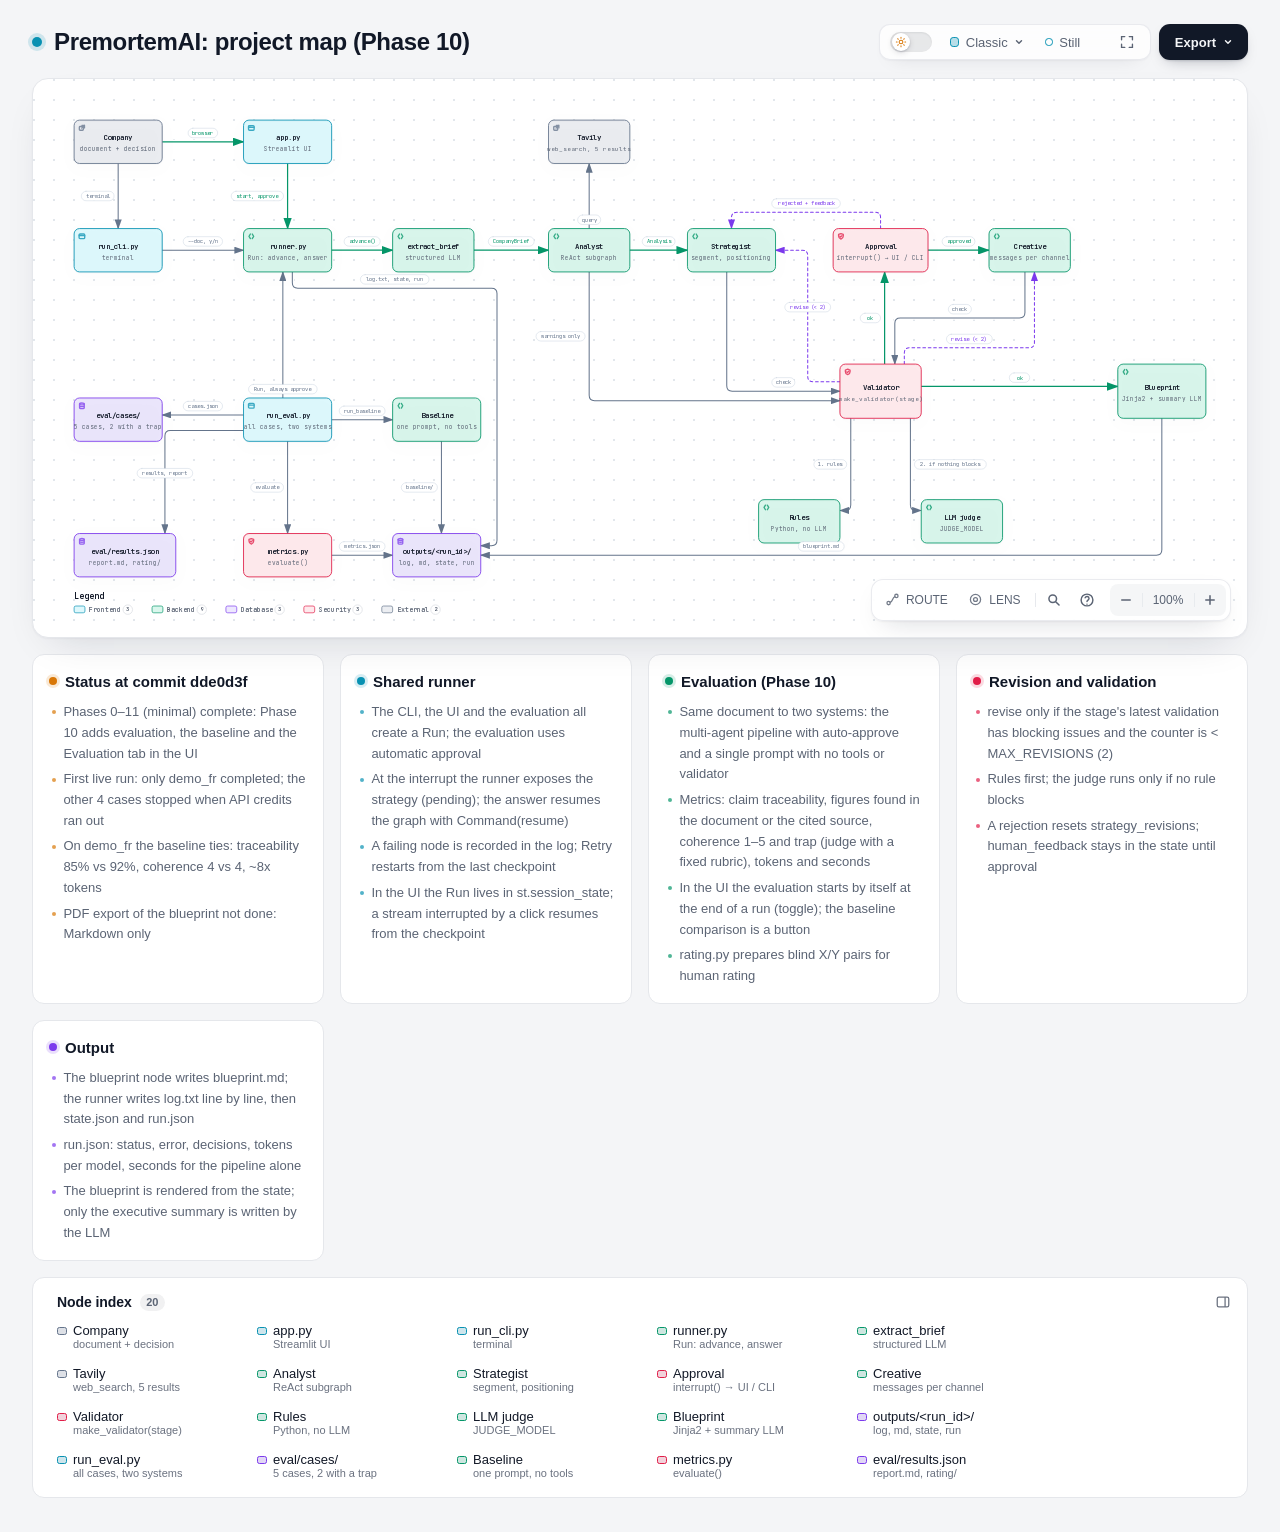
==== docs/architecture.html @ a923d9c9 "Docs: English architecture map for GitHub Pages docs/architecture.html is the English Archify map, s" ====
<!DOCTYPE html>
<html lang="en" data-theme="dark" data-preset="classic">
<head>
  <meta charset="UTF-8">
  <meta name="viewport" content="width=device-width, initial-scale=1.0">
  <meta name="generator" content="archify 3.2.0">
  <meta name="archify-reader-contract" content="declared-wide-v1">
  <title>PremortemAI: project map (Phase 10) Diagram</title>
  <script>
    // Resolve the theme before first paint so light-preference users don't
    // see a dark flash. The toolbar script below re-applies with UI state.
    (function () {
      try {
        var theme = null;
        try {
          var param = new URLSearchParams(window.location.search).get('theme');
          if (param === 'light' || param === 'dark') theme = param;
          if (new URLSearchParams(window.location.search).get('embed') === '1') {
            document.documentElement.setAttribute('data-embed', 'true');
          }
          if (new URLSearchParams(window.location.search).get('present') === '1') {
            document.documentElement.setAttribute('data-present', 'true');
          }
        } catch (_) {}
        if (!theme) {
          try { theme = localStorage.getItem('archify-theme'); } catch (_) {}
        }
        if (theme !== 'light' && theme !== 'dark') {
          theme = window.matchMedia('(prefers-color-scheme: light)').matches ? 'light' : 'dark';
        }
        document.documentElement.setAttribute('data-theme', theme);
      } catch (_) {}
    })();
  </script>
  <style id="archify-fonts">
/*
JetBrains Mono variable WOFF2 subsets from Google Fonts service revision v24.
These fixed bytes are shared by the viewer and its SVG/raster exports.
No local() source: an installed copy must not override the bundled font.
Uncovered characters (including CJK) still use the system fallback stack.
Upstream: https://github.com/JetBrains/JetBrainsMono

cyrillic-ext    1664 bytes  sha256 9343de2ca5d9549f792e7962375af8efb0f320c7643bfd36c884b5a30e5c396f
cyrillic        8892 bytes  sha256 4995a9a43ac659ec32fcd8b463755cd6a07b31a6e6b3894a6a153b661cf490e2
greek           6800 bytes  sha256 49c3da6c9a2b279b0f1f860f5cfb1f5dc38d88a5c7be9c9b1837bbc4e3db6111
vietnamese      5872 bytes  sha256 d44eb1936043a56038eb02dd70b243f379bef65783f94ec12f277550720411f1
latin-ext      11596 bytes  sha256 9c38cb2d0d2d93c1ee6e21fa78db76f13ea7e15e15cc64214c7ca89b6aaa35c4
latin          31340 bytes  sha256 2c32b9b3ee358c119e210f6f5195f9bd34894d78a785ff2e95d60e718e400af4

Copyright 2020 The JetBrains Mono Project Authors (https://github.com/JetBrains/JetBrainsMono)

This Font Software is licensed under the SIL Open Font License, Version 1.1.
This license is copied below, and is also available with a FAQ at:
https://openfontlicense.org


-----------------------------------------------------------
SIL OPEN FONT LICENSE Version 1.1 - 26 February 2007
-----------------------------------------------------------

PREAMBLE
The goals of the Open Font License (OFL) are to stimulate worldwide
development of collaborative font projects, to support the font creation
efforts of academic and linguistic communities, and to provide a free and
open framework in which fonts may be shared and improved in partnership
with others.

The OFL allows the licensed fonts to be used, studied, modified and
redistributed freely as long as they are not sold by themselves. The
fonts, including any derivative works, can be bundled, embedded,
redistributed and/or sold with any software provided that any reserved
names are not used by derivative works. The fonts and derivatives,
however, cannot be released under any other type of license. The
requirement for fonts to remain under this license does not apply
to any document created using the fonts or their derivatives.

DEFINITIONS
"Font Software" refers to the set of files released by the Copyright
Holder(s) under this license and clearly marked as such. This may
include source files, build scripts and documentation.

"Reserved Font Name" refers to any names specified as such after the
copyright statement(s).

"Original Version" refers to the collection of Font Software components as
distributed by the Copyright Holder(s).

"Modified Version" refers to any derivative made by adding to, deleting,
or substituting -- in part or in whole -- any of the components of the
Original Version, by changing formats or by porting the Font Software to a
new environment.

"Author" refers to any designer, engineer, programmer, technical
writer or other person who contributed to the Font Software.

PERMISSION & CONDITIONS
Permission is hereby granted, free of charge, to any person obtaining
a copy of the Font Software, to use, study, copy, merge, embed, modify,
redistribute, and sell modified and unmodified copies of the Font
Software, subject to the following conditions:

1) Neither the Font Software nor any of its individual components,
in Original or Modified Versions, may be sold by itself.

2) Original or Modified Versions of the Font Software may be bundled,
redistributed and/or sold with any software, provided that each copy
contains the above copyright notice and this license. These can be
included either as stand-alone text files, human-readable headers or
in the appropriate machine-readable metadata fields within text or
binary files as long as those fields can be easily viewed by the user.

3) No Modified Version of the Font Software may use the Reserved Font
Name(s) unless explicit written permission is granted by the corresponding
Copyright Holder. This restriction only applies to the primary font name as
presented to the users.

4) The name(s) of the Copyright Holder(s) or the Author(s) of the Font
Software shall not be used to promote, endorse or advertise any
Modified Version, except to acknowledge the contribution(s) of the
Copyright Holder(s) and the Author(s) or with their explicit written
permission.

5) The Font Software, modified or unmodified, in part or in whole,
must be distributed entirely under this license, and must not be
distributed under any other license. The requirement for fonts to
remain under this license does not apply to any document created
using the Font Software.

TERMINATION
This license becomes null and void if any of the above conditions are
not met.

DISCLAIMER
THE FONT SOFTWARE IS PROVIDED "AS IS", WITHOUT WARRANTY OF ANY KIND,
EXPRESS OR IMPLIED, INCLUDING BUT NOT LIMITED TO ANY WARRANTIES OF
MERCHANTABILITY, FITNESS FOR A PARTICULAR PURPOSE AND NONINFRINGEMENT
OF COPYRIGHT, PATENT, TRADEMARK, OR OTHER RIGHT. IN NO EVENT SHALL THE
COPYRIGHT HOLDER BE LIABLE FOR ANY CLAIM, DAMAGES OR OTHER LIABILITY,
INCLUDING ANY GENERAL, SPECIAL, INDIRECT, INCIDENTAL, OR CONSEQUENTIAL
DAMAGES, WHETHER IN AN ACTION OF CONTRACT, TORT OR OTHERWISE, ARISING
FROM, OUT OF THE USE OR INABILITY TO USE THE FONT SOFTWARE OR FROM
OTHER DEALINGS IN THE FONT SOFTWARE.
*/
    /* cyrillic-ext */
    @font-face { font-family: 'JetBrains Mono'; font-style: normal; font-weight: 400 800; font-display: swap;
      src: url([data-uri]) format('woff2');
      unicode-range: U+0460-052F, U+1C80-1C8A, U+20B4, U+2DE0-2DFF, U+A640-A69F, U+FE2E-FE2F; }
    /* cyrillic */
    @font-face { font-family: 'JetBrains Mono'; font-style: normal; font-weight: 400 800; font-display: swap;
      src: url([data-uri]) format('woff2');
      unicode-range: U+0301, U+0400-045F, U+0490-0491, U+04B0-04B1, U+2116; }
    /* greek */
    @font-face { font-family: 'JetBrains Mono'; font-style: normal; font-weight: 400 800; font-display: swap;
      src: url([data-uri]) format('woff2');
      unicode-range: U+0370-0377, U+037A-037F, U+0384-038A, U+038C, U+038E-03A1, U+03A3-03FF; }
    /* vietnamese */
    @font-face { font-family: 'JetBrains Mono'; font-style: normal; font-weight: 400 800; font-display: swap;
      src: url([data-uri]) format('woff2');
      unicode-range: U+0102-0103, U+0110-0111, U+0128-0129, U+0168-0169, U+01A0-01A1, U+01AF-01B0, U+0300-0301, U+0303-0304, U+0308-0309, U+0323, U+0329, U+1EA0-1EF9, U+20AB; }
    /* latin-ext */
    @font-face { font-family: 'JetBrains Mono'; font-style: normal; font-weight: 400 800; font-display: swap;
      src: url([data-uri]) format('woff2');
      unicode-range: U+0100-02BA, U+02BD-02C5, U+02C7-02CC, U+02CE-02D7, U+02DD-02FF, U+0304, U+0308, U+0329, U+1D00-1DBF, U+1E00-1E9F, U+1EF2-1EFF, U+2020, U+20A0-20AB, U+20AD-20C0, U+2113, U+2C60-2C7F, U+A720-A7FF; }
    /* latin */
    @font-face { font-family: 'JetBrains Mono'; font-style: normal; font-weight: 400 800; font-display: swap;
      src: url([data-uri]) format('woff2');
      unicode-range: U+0000-00FF, U+0131, U+0152-0153, U+02BB-02BC, U+02C6, U+02DA, U+02DC, U+0304, U+0308, U+0329, U+2000-206F, U+20AC, U+2122, U+2191, U+2193, U+2212, U+2215, U+FEFF, U+FFFD; }
  </style>
  <style>
    /* ==========================================================
       THEME VARIABLES — switch by toggling [data-theme] on <html>
       ========================================================== */
    :root,
    [data-theme="dark"] {
      --bg: #020617;
      --grid: #1e293b;
      --canvas-dot: rgba(148, 163, 184, 0.16);
      --text: #ffffff;
      --text-muted: #94a3b8;
      --text-dim: #475569;
      /* UI chrome and menu hints need more contrast than SVG .t-dim accents */
      --text-faint: #7d8da1;

      --panel: rgba(15, 23, 42, 0.5);
      --panel-border: #1e293b;
      --lane-fill: rgba(15, 23, 42, 0.22);
      --lane-stroke: #334155;

      --arrow: #94a3b8;
      --arrow-emphasis: #34d399;

      /* Opaque mask color used behind semi-transparent component fills
         so the arrows drawn underneath are properly hidden. */
      --mask: #0f172a;

      --frontend-fill:    rgba(8, 51, 68, 0.4);
      --frontend-stroke:  #22d3ee;
      --backend-fill:     rgba(6, 78, 59, 0.4);
      --backend-stroke:   #34d399;
      --database-fill:    rgba(76, 29, 149, 0.4);
      --database-stroke:  #a78bfa;
      --cloud-fill:       rgba(120, 53, 15, 0.3);
      --cloud-stroke:     #fbbf24;
      --security-fill:    rgba(136, 19, 55, 0.4);
      --security-stroke:  #fb7185;
      --messagebus-fill:  rgba(251, 146, 60, 0.3);
      --messagebus-stroke:#fb923c;
      --external-fill:    rgba(30, 41, 59, 0.5);
      --external-stroke:  #94a3b8;

      --toolbar-bg:       rgba(15, 23, 42, 0.8);
      --toolbar-border:   #334155;
      --toolbar-text:     #e2e8f0;
      --toolbar-hover:    rgba(15, 23, 42, 0.95);
      --toolbar-menu-bg:  #0f172a;
    }

    [data-theme="light"] {
      --bg: #f4f5f7;
      --grid: #e9edf2;
      --canvas-dot: #e2e7ec;
      --text: #111827;
      --text-muted: #5b6474;
      --text-dim: #9aa3b2;
      --text-faint: #6b7280;

      --panel: #ffffff;
      --panel-border: #e5e7eb;
      --lane-fill: rgba(248, 250, 252, 0.65);
      --lane-stroke: #cbd5e1;

      --arrow: #64748b;
      --arrow-emphasis: #059669;

      --mask: #ffffff;

      --frontend-fill: rgba(34, 211, 238, 0.15);
      --frontend-stroke: #0891b2;
      --backend-fill: rgba(52, 211, 153, 0.18);
      --backend-stroke: #059669;
      --database-fill: rgba(167, 139, 250, 0.2);
      --database-stroke: #7c3aed;
      --cloud-fill: rgba(251, 191, 36, 0.18);
      --cloud-stroke: #d97706;
      --security-fill: rgba(251, 113, 133, 0.15);
      --security-stroke: #e11d48;
      --messagebus-fill: rgba(251, 146, 60, 0.15);
      --messagebus-stroke: #ea580c;
      --external-fill: rgba(148, 163, 184, 0.18);
      --external-stroke: #64748b;

      --toolbar-bg:       rgba(255, 255, 255, 0.92);
      --toolbar-border:   #cbd5e1;
      --toolbar-text:     #334155;
      --toolbar-hover:    #ffffff;
      --toolbar-menu-bg:  #ffffff;
    }

    /* ==========================================================
       SIGNAL FLOW — an opt-in, motion-forward visual preset.
       The variables also target a standalone exported SVG, whose
       root carries data-preset and data-theme directly.
       ========================================================== */
    [data-preset="signal-flow"][data-theme="dark"] {
      --bg: #030711;
      --grid: #15233a;
      --panel: rgba(6, 14, 28, 0.78);
      --panel-border: #1d3350;
      --lane-fill: rgba(9, 22, 40, 0.5);
      --lane-stroke: #2c4564;
      --text: #f5fbff;
      --text-muted: #9eb0c7;
      --text-dim: #52667f;
      --text-faint: #7890ad;
      --mask: #07101e;
      --frontend-fill: rgba(6, 182, 212, 0.14);
      --frontend-stroke: #67e8f9;
      --backend-fill: rgba(16, 185, 129, 0.14);
      --backend-stroke: #5eead4;
      --database-fill: rgba(139, 92, 246, 0.16);
      --database-stroke: #c4b5fd;
      --cloud-fill: rgba(245, 158, 11, 0.13);
      --cloud-stroke: #fcd34d;
      --security-fill: rgba(244, 63, 94, 0.13);
      --security-stroke: #fda4af;
      --messagebus-fill: rgba(249, 115, 22, 0.13);
      --messagebus-stroke: #fdba74;
      --external-fill: rgba(71, 85, 105, 0.24);
      --external-stroke: #a5b4c7;
      --arrow: #7890ad;
      --arrow-emphasis: #2dd4bf;
      --toolbar-bg: rgba(7, 16, 30, 0.86);
      --toolbar-border: #29415f;
      --toolbar-menu-bg: #07101e;
    }

    [data-preset="signal-flow"][data-theme="light"] {
      --bg: #f4f9fc;
      --grid: #d4e5ee;
      --panel: rgba(255, 255, 255, 0.82);
      --panel-border: #bfd5e2;
      --lane-fill: rgba(232, 243, 248, 0.62);
      --lane-stroke: #a9c5d5;
      --text: #102638;
      --text-muted: #587287;
      --text-dim: #8aa2b4;
      --text-faint: #668397;
      --mask: #ffffff;
      --frontend-fill: rgba(6, 182, 212, 0.09);
      --frontend-stroke: #0789a1;
      --backend-fill: rgba(5, 150, 105, 0.09);
      --backend-stroke: #087f69;
      --database-fill: rgba(124, 58, 237, 0.09);
      --database-stroke: #7254c7;
      --cloud-fill: rgba(217, 119, 6, 0.08);
      --cloud-stroke: #b9670b;
      --security-fill: rgba(225, 29, 72, 0.08);
      --security-stroke: #c53a59;
      --messagebus-fill: rgba(234, 88, 12, 0.08);
      --messagebus-stroke: #c65f27;
      --external-fill: rgba(100, 116, 139, 0.1);
      --external-stroke: #607a8c;
      --arrow: #7b97aa;
      --arrow-emphasis: #0d9488;
    }

    /* ==========================================================
       BLUEPRINT — a review-first drafting preset for deployment,
       infrastructure, and technical design documentation. It keeps
       the same semantic palette and geometry while trading glow for
       precise grid contrast, squared materials, and drafting marks.
       ========================================================== */
    [data-preset="blueprint"][data-theme="dark"] {
      --bg: #06131f;
      --grid: #17425a;
      --panel: rgba(7, 27, 43, 0.9);
      --panel-border: #27627f;
      --lane-fill: rgba(10, 43, 66, 0.36);
      --lane-stroke: #34799a;
      --text: #e3f6ff;
      --text-muted: #91b8ca;
      --text-dim: #557e92;
      --text-faint: #739caf;
      --mask: #0a2031;
      --frontend-fill: rgba(26, 157, 193, 0.14);
      --frontend-stroke: #66d9ef;
      --backend-fill: rgba(31, 155, 124, 0.13);
      --backend-stroke: #69dfbd;
      --database-fill: rgba(120, 105, 196, 0.14);
      --database-stroke: #b4a8ff;
      --cloud-fill: rgba(197, 145, 43, 0.13);
      --cloud-stroke: #ffd166;
      --security-fill: rgba(199, 76, 104, 0.13);
      --security-stroke: #ff8da1;
      --messagebus-fill: rgba(207, 112, 49, 0.13);
      --messagebus-stroke: #ffad66;
      --external-fill: rgba(84, 119, 139, 0.18);
      --external-stroke: #a7cad9;
      --arrow: #78a3b7;
      --arrow-emphasis: #64dfc1;
      --toolbar-bg: rgba(7, 28, 45, 0.92);
      --toolbar-border: #34799a;
      --toolbar-text: #d8f3ff;
      --toolbar-hover: rgba(18, 58, 83, 0.95);
      --toolbar-menu-bg: #0a2031;
    }

    [data-preset="blueprint"][data-theme="light"] {
      --bg: #edf7fa;
      --grid: #b5d5e1;
      --panel: rgba(249, 253, 255, 0.94);
      --panel-border: #78aabd;
      --lane-fill: rgba(210, 232, 240, 0.42);
      --lane-stroke: #83b2c4;
      --text: #123344;
      --text-muted: #4e7486;
      --text-dim: #86a6b4;
      --text-faint: #668c9d;
      --mask: #f9fdff;
      --frontend-fill: rgba(8, 145, 178, 0.08);
      --frontend-stroke: #087f9c;
      --backend-fill: rgba(5, 128, 101, 0.08);
      --backend-stroke: #08755f;
      --database-fill: rgba(100, 75, 180, 0.08);
      --database-stroke: #6757a8;
      --cloud-fill: rgba(181, 120, 15, 0.08);
      --cloud-stroke: #a86609;
      --security-fill: rgba(190, 48, 80, 0.07);
      --security-stroke: #b32f50;
      --messagebus-fill: rgba(196, 81, 22, 0.07);
      --messagebus-stroke: #b65120;
      --external-fill: rgba(79, 112, 128, 0.08);
      --external-stroke: #506f7e;
      --arrow: #6d93a5;
      --arrow-emphasis: #087f69;
      --toolbar-bg: rgba(247, 252, 254, 0.94);
      --toolbar-border: #8ab5c5;
      --toolbar-text: #294f61;
      --toolbar-hover: #ffffff;
      --toolbar-menu-bg: #f9fdff;
    }

    /* ==========================================================
       EDITORIAL — a warm, publication-minded preset for design
       reviews, launch notes, and documentation. The diagram keeps
       the same semantic palette and exact geometry, but trades
       software chrome for paper, ink, ruled structure, and one
       restrained vermilion accent.
       ========================================================== */
    [data-preset="editorial"][data-theme="dark"] {
      --bg: #181611;
      --grid: #39342a;
      --panel: rgba(35, 31, 24, 0.96);
      --panel-border: #625a4a;
      --lane-fill: rgba(52, 46, 35, 0.46);
      --lane-stroke: #726957;
      --text: #f4eddf;
      --text-muted: #b9ae9b;
      --text-dim: #776e60;
      --text-faint: #9d917e;
      --mask: #231f18;
      --frontend-fill: rgba(43, 133, 142, 0.16);
      --frontend-stroke: #7fc6c7;
      --backend-fill: rgba(63, 132, 92, 0.16);
      --backend-stroke: #8fc29e;
      --database-fill: rgba(117, 91, 141, 0.17);
      --database-stroke: #c0a4d0;
      --cloud-fill: rgba(170, 119, 49, 0.16);
      --cloud-stroke: #d8ad68;
      --security-fill: rgba(157, 69, 65, 0.17);
      --security-stroke: #df9085;
      --messagebus-fill: rgba(174, 79, 42, 0.16);
      --messagebus-stroke: #df946f;
      --external-fill: rgba(126, 115, 96, 0.18);
      --external-stroke: #b8ad99;
      --arrow: #948978;
      --arrow-emphasis: #dd6b3d;
      --toolbar-bg: rgba(35, 31, 24, 0.92);
      --toolbar-border: #625a4a;
      --toolbar-text: #eee5d5;
      --toolbar-hover: #302a20;
      --toolbar-menu-bg: #231f18;
    }

    [data-preset="editorial"][data-theme="light"] {
      --bg: #f2eee5;
      --grid: #d8d0c2;
      --panel: rgba(251, 248, 241, 0.97);
      --panel-border: #c4b9a6;
      --lane-fill: rgba(229, 221, 207, 0.42);
      --lane-stroke: #b8aa94;
      --text: #242018;
      --text-muted: #6f6658;
      --text-dim: #a09788;
      --text-faint: #817767;
      --mask: #fbf8f1;
      --frontend-fill: rgba(31, 117, 126, 0.09);
      --frontend-stroke: #287e84;
      --backend-fill: rgba(42, 119, 75, 0.09);
      --backend-stroke: #397b53;
      --database-fill: rgba(105, 75, 130, 0.09);
      --database-stroke: #765d86;
      --cloud-fill: rgba(157, 103, 31, 0.1);
      --cloud-stroke: #9a671f;
      --security-fill: rgba(153, 58, 52, 0.09);
      --security-stroke: #9e463f;
      --messagebus-fill: rgba(182, 70, 27, 0.09);
      --messagebus-stroke: #ad4b25;
      --external-fill: rgba(101, 91, 75, 0.09);
      --external-stroke: #746b5e;
      --arrow: #8a806f;
      --arrow-emphasis: #bb4c23;
      --toolbar-bg: rgba(251, 248, 241, 0.94);
      --toolbar-border: #c4b9a6;
      --toolbar-text: #40392f;
      --toolbar-hover: #fffdf8;
      --toolbar-menu-bg: #fbf8f1;
    }

    * { margin: 0; padding: 0; box-sizing: border-box; }

    body {
      --archify-page-top: 2rem;
      font-family: -apple-system, BlinkMacSystemFont, 'Segoe UI', 'PingFang SC', 'Hiragino Sans GB', 'Microsoft YaHei', 'Noto Sans CJK SC', 'Noto Sans', Roboto, 'Helvetica Neue', Arial, sans-serif;
      -webkit-font-smoothing: antialiased;
      background: var(--bg);
      min-height: 100vh;
      padding: var(--archify-page-top) 2rem 2rem;
      color: var(--text);
      /* Theme surfaces change together; animating the page background leaves it
         visibly out of sync with the SVG and panel for the first 200ms. */
    }

    html[data-preset="signal-flow"] body {
      background-image:
        radial-gradient(circle at 18% -8%, rgba(34, 211, 238, 0.14), transparent 34rem),
        radial-gradient(circle at 92% 18%, rgba(139, 92, 246, 0.12), transparent 30rem);
      background-attachment: fixed;
    }
    html[data-preset="signal-flow"][data-theme="light"] body {
      background-image:
        radial-gradient(circle at 18% -8%, rgba(6, 182, 212, 0.12), transparent 34rem),
        radial-gradient(circle at 92% 18%, rgba(139, 92, 246, 0.08), transparent 30rem);
    }
    html[data-preset="blueprint"] body {
      background-image:
        linear-gradient(var(--grid) 1px, transparent 1px),
        linear-gradient(90deg, var(--grid) 1px, transparent 1px);
      background-size: 32px 32px;
      background-position: -1px -1px;
      background-attachment: fixed;
    }
    html[data-preset="editorial"] body {
      background-image:
        linear-gradient(90deg, transparent 0, transparent 5.4rem, color-mix(in srgb, var(--security-stroke) 18%, transparent) 5.4rem, color-mix(in srgb, var(--security-stroke) 18%, transparent) calc(5.4rem + 1px), transparent calc(5.4rem + 1px)),
        repeating-linear-gradient(0deg, transparent 0, transparent 31px, color-mix(in srgb, var(--grid) 36%, transparent) 31px, color-mix(in srgb, var(--grid) 36%, transparent) 32px);
      background-attachment: fixed;
    }

    /* Gallery/embed mode keeps the generated artifact as the source of truth
       while presenting only its diagram surface inside a proof card. */
    html[data-embed="true"] body {
      min-height: 0;
      padding: 0;
      overflow: hidden;
      background: var(--bg);
      background-image: none;
    }
    html[data-embed="true"] .toolbar,
    html[data-embed="true"] .header,
    html[data-embed="true"] .cards,
    html[data-embed="true"] .diagram-nav,
    html[data-embed="true"] .overview-map,
    html[data-embed="true"] .focus-chip,
    html[data-embed="true"] .route-probe,
    html[data-embed="true"] .semantic-lens,
    html[data-embed="true"] .diagram-guide,
    html[data-embed="true"] .node-finder,
    html[data-embed="true"] .node-outline { display: none !important; }
    html[data-embed="true"] .container { max-width: none; }
    html[data-embed="true"] .diagram-container {
      padding: 0.5rem;
      border: 0;
      border-radius: 0;
      box-shadow: none;
    }
    html[data-embed="true"] .diagram-container svg { min-width: 0; }

    /* Presentation Stage is a viewer-only layer: it gives the live diagram
       the viewport while keeping guided views, theme, focus, and exports real.
       Embed mode wins when both query parameters are present. */
    html[data-present="true"]:not([data-embed="true"]) body {
      --archify-page-top: 1rem;
      height: 100dvh;
      min-height: 0;
      padding: 1rem;
      overflow: hidden;
    }
    html[data-present="true"]:not([data-embed="true"]) .container {
      display: flex;
      flex-direction: column;
      gap: 0.75rem;
      width: 100%;
      max-width: none;
      height: calc(100dvh - 2rem);
    }
    html[data-present="true"]:not([data-embed="true"]) .header {
      flex: none;
      min-width: 0;
      margin: 0;
      padding-right: 23rem;
    }
    html[data-present="true"]:not([data-embed="true"]) .header-row { margin-bottom: 0.25rem; }
    html[data-present="true"]:not([data-embed="true"]) .subtitle {
      overflow: hidden;
      text-overflow: ellipsis;
      white-space: nowrap;
    }

    html[data-present="true"]:not([data-embed="true"]) .diagram-container {
      display: flex;
      flex: 1 1 auto;
      align-items: center;
      justify-content: center;
      min-height: 0;
      padding: 0.75rem;
      padding-bottom: calc(0.75rem + var(--archify-nav-reserve));
    }
    html[data-present="true"]:not([data-embed="true"]) .diagram-container > svg {
      flex: 1 1 auto;
      height: 100%;
      min-height: 0;
      width: 100%;
      min-width: 0;
    }
    html[data-present="true"]:not([data-embed="true"]) .cards { display: none; }
    html[data-present="true"]:not([data-embed="true"]) #btn-present {
      border-color: var(--frontend-stroke);
      color: var(--frontend-stroke);
    }

    /* The reader owns only the outer scale. Compact automatic sequences fit at
       their authored text size or larger. Long sequences and waterfall rows
       favor reading width and page scroll; other diagrams keep height fitting.
       Small automatic canvases retain a modest scale inside a usable shell.
       Every strategy preserves the authored SVG/viewBox and semantic geometry. */
    .container {
      width: 100%;
      max-width: var(--archify-reader-width, 1440px);
      margin: 0 auto;
    }
    html[data-reader-area="true"] .diagram-container {
      min-height: var(--archify-diagram-min-height);
      display: flex;
      align-items: center;
    }
    html[data-reader-area="true"] .diagram-container > svg { flex-shrink: 0; }
    /* The original SVG legend can use the outer corner while the capped or fitted
       diagram stays centered. The container still clips all outer paint. */
    .diagram-container:has([data-reader-legend-corner]) > svg { overflow: visible; }
    .diagram-container [data-reader-legend-corner] {
      transform-origin: 0 0;
      transform-box: view-box;
      transform: var(--archify-reader-legend-transform);
    }
    html[data-reader-narrow="true"]:not([data-present="true"]) .diagram-container > svg {
      min-width: 0;
      max-width: var(--archify-diagram-max-width);
      margin-inline: auto;
    }
    @media (min-width: 768px) and (max-height: 920px) {
      .header { margin-bottom: 1rem; }
      .diagram-container { padding: 1rem; }
      .cards { margin-top: 1rem; }
      .card { padding: 1rem; }
    }

    .header { margin-bottom: 1.5rem; padding-right: 29.5rem; }

    html[data-preset="signal-flow"] .header,
    html[data-preset="blueprint"] .header,
    html[data-preset="editorial"] .header { padding-right: 29.5rem; }

    .header-row {
      display: flex;
      align-items: center;
      gap: 0.75rem;
      min-height: 2.75rem;
      margin-bottom: 0.25rem;
    }

    .pulse-dot {
      flex: none;
      width: 10px;
      height: 10px;
      background: var(--frontend-stroke);
      border-radius: 50%;
      box-shadow: 0 0 0 4px color-mix(in srgb, var(--frontend-stroke) 16%, transparent);
      animation: none;
    }

    html[data-motion-capable="true"] .pulse-dot { animation: pulse 2s infinite; }

    @keyframes pulse {
      0%, 100% { opacity: 1; }
      50% { opacity: 0.5; }
    }

    h1 {
      font-size: 1.5rem;
      font-weight: 650;
      line-height: 1.25;
      letter-spacing: -0.015em;
    }

    .subtitle {
      color: var(--text-muted);
      font-size: 0.875rem;
      line-height: 1.55;
      margin-left: 1.375rem;
    }

    html[data-preset="signal-flow"] .header-row::after {
      content: attr(data-preset-badge-signal-flow);
      flex: none;
      margin-left: 0.25rem;
      color: var(--frontend-stroke);
      border: 1px solid var(--frontend-stroke);
      border-radius: 999px;
      padding: 0.28rem 0.6rem;
      font-size: 0.625rem;
      letter-spacing: 0.12em;
      opacity: 0.82;
      box-shadow: 0 0 20px rgba(34, 211, 238, 0.12);
      white-space: nowrap;
    }

    html[data-preset="blueprint"] .pulse-dot {
      width: 10px;
      height: 10px;
      border: 1px solid var(--frontend-stroke);
      border-radius: 1px;
      background: transparent;
      box-shadow: inset 0 0 0 2px var(--bg);
      transform: rotate(45deg);
      animation: none;
    }
    html[data-preset="blueprint"] .header-row::after {
      content: attr(data-preset-badge-blueprint);
      flex: none;
      margin-left: 0.25rem;
      padding: 0.28rem 0.55rem;
      border-top: 1px solid var(--frontend-stroke);
      border-bottom: 1px solid var(--frontend-stroke);
      color: var(--frontend-stroke);
      font-size: 0.5625rem;
      font-weight: 700;
      letter-spacing: 0.14em;
      white-space: nowrap;
    }

    html[data-preset="editorial"] h1,
    html[data-preset="editorial"] .card h3 {
      font-family: Georgia, 'Times New Roman', 'Songti SC', STSong, serif;
      letter-spacing: -0.02em;
    }
    html[data-preset="editorial"] h1 { font-size: 1.72rem; font-weight: 600; }
    html[data-preset="editorial"] .pulse-dot {
      width: 9px;
      height: 9px;
      border: 1px solid var(--arrow-emphasis);
      border-radius: 0;
      background: var(--arrow-emphasis);
      box-shadow: 0 0 0 3px color-mix(in srgb, var(--arrow-emphasis) 14%, transparent);
      transform: rotate(45deg);
      animation: none;
    }
    html[data-preset="editorial"] .header-row::after {
      content: attr(data-preset-badge-editorial);
      flex: none;
      margin-left: 0.25rem;
      padding: 0.32rem 0 0.24rem;
      border-bottom: 2px solid var(--arrow-emphasis);
      color: var(--arrow-emphasis);
      font-family: Georgia, 'Times New Roman', serif;
      font-size: 0.625rem;
      font-style: italic;
      font-weight: 600;
      letter-spacing: 0.08em;
      white-space: nowrap;
    }

    .diagram-container {
      --archify-nav-reserve: 0px;
      background: var(--panel);
      border-radius: 1rem;
      border: 1px solid var(--panel-border);
      box-shadow: 0 1px 2px rgba(15, 23, 42, 0.04), 0 16px 40px -20px rgba(15, 23, 42, 0.18);
      padding: 1.5rem;
      padding-bottom: calc(1.5rem + var(--archify-nav-reserve));
      overflow: hidden;
      position: relative;
    }

    html[data-preset="signal-flow"] .diagram-container {
      position: relative;
      overflow: hidden;
      background: linear-gradient(180deg, rgba(8, 20, 38, 0.82), rgba(3, 8, 18, 0.94));
      box-shadow: inset 0 1px 0 rgba(255, 255, 255, 0.04), 0 28px 80px rgba(0, 0, 0, 0.34);
    }
    html[data-preset="signal-flow"][data-theme="light"] .diagram-container {
      background: linear-gradient(180deg, rgba(255, 255, 255, 0.9), rgba(237, 246, 250, 0.94));
      box-shadow: inset 0 1px 0 rgba(255, 255, 255, 0.72), 0 24px 60px rgba(45, 78, 99, 0.12);
    }
    html[data-preset="blueprint"] .diagram-container {
      border-color: var(--panel-border);
      border-radius: 0.35rem;
      background: var(--panel);
      box-shadow:
        inset 0 0 0 1px color-mix(in srgb, var(--panel-border) 34%, transparent),
        0 18px 48px rgba(0, 0, 0, 0.16);
    }
    html[data-preset="blueprint"] .diagram-container::after {
      content: "";
      position: absolute;
      z-index: 10;
      inset: 0.7rem;
      pointer-events: none;
      background:
        linear-gradient(var(--frontend-stroke), var(--frontend-stroke)) left top / 1.35rem 1px no-repeat,
        linear-gradient(var(--frontend-stroke), var(--frontend-stroke)) left top / 1px 1.35rem no-repeat,
        linear-gradient(var(--frontend-stroke), var(--frontend-stroke)) right top / 1.35rem 1px no-repeat,
        linear-gradient(var(--frontend-stroke), var(--frontend-stroke)) right top / 1px 1.35rem no-repeat,
        linear-gradient(var(--frontend-stroke), var(--frontend-stroke)) left bottom / 1.35rem 1px no-repeat,
        linear-gradient(var(--frontend-stroke), var(--frontend-stroke)) left bottom / 1px 1.35rem no-repeat,
        linear-gradient(var(--frontend-stroke), var(--frontend-stroke)) right bottom / 1.35rem 1px no-repeat,
        linear-gradient(var(--frontend-stroke), var(--frontend-stroke)) right bottom / 1px 1.35rem no-repeat;
      opacity: 0.58;
    }
    html[data-preset="editorial"] .diagram-container {
      overflow: hidden;
      border-color: var(--panel-border);
      border-radius: 0.38rem;
      background:
        linear-gradient(90deg, color-mix(in srgb, var(--security-fill) 58%, transparent), transparent 12%),
        var(--panel);
      box-shadow:
        0 1px 0 color-mix(in srgb, var(--text) 6%, transparent),
        0 18px 48px color-mix(in srgb, #000 19%, transparent);
    }
    html[data-preset="editorial"] .diagram-container::after {
      position: absolute;
      z-index: 10;
      top: 0.72rem;
      right: 1.25rem;
      padding: 0.2rem 0.52rem;
      border: 1px solid var(--panel-border);
      background: var(--panel);
      color: var(--arrow-emphasis);
      content: attr(data-preset-badge-editorial-plate);
      font-family: Georgia, 'Times New Roman', serif;
      font-size: 0.52rem;
      font-style: italic;
      font-weight: 600;
      letter-spacing: 0.09em;
      pointer-events: none;
    }
    html[data-embed="true"][data-preset="editorial"] .diagram-container::after { display: none; }
    html[data-motion-capable="true"][data-preset="signal-flow"][data-ambient-entry="running"] .diagram-container::before {
      content: "";
      position: absolute;
      inset: 0;
      pointer-events: none;
      background: linear-gradient(115deg, transparent 28%, rgba(103, 232, 249, 0.035) 48%, transparent 68%);
      transform: translateX(-70%);
      animation: archify-signal-scan 4.8s ease-in-out 1 both;
    }

    /* Motion Governor gives the reader a real static state and gives the
       strongest semantic action the only motion budget. Atmosphere resets to
       its authored base instead of freezing mid-cycle. Static artifacts never
       start a decorative pulse or scan. */
    html:not([data-motion-capable="true"]) svg[data-animation="trace"] [data-animate] {
      animation: none !important;
    }
    html:not([data-motion-capable="true"]) svg[data-animation="trace"] [data-graph-role="automatic-crossover"]:has(> [data-animate="edge"]) > [data-graph-role="automatic-crossover-underlay"] {
      animation: none !important;
    }
    html[data-motion="still"] .pulse-dot,
    html[data-motion="still"] .diagram-container::before,
    html[data-motion="still"] svg[data-animation="trace"] [data-animate],
    html[data-motion-owner] .pulse-dot,
    html[data-motion-owner] .diagram-container::before,
    html[data-motion-owner] svg[data-animation="trace"] [data-animate],
    html[data-embed="true"] .pulse-dot,
    html[data-embed="true"] .diagram-container::before,
    html[data-share-playback="true"] .pulse-dot,
    html[data-share-playback="true"] .diagram-container::before,
    html[data-document-hidden="true"] .pulse-dot,
    html[data-document-hidden="true"] .diagram-container::before,
    html[data-document-hidden="true"] svg[data-animation="trace"] [data-animate],
    html[data-motion="still"] svg[data-animation="trace"] [data-graph-role="automatic-crossover"]:has(> [data-animate="edge"]) > [data-graph-role="automatic-crossover-underlay"],
    html[data-motion-owner] svg[data-animation="trace"] [data-graph-role="automatic-crossover"]:has(> [data-animate="edge"]) > [data-graph-role="automatic-crossover-underlay"],
    html[data-embed="true"] svg[data-animation="trace"] [data-graph-role="automatic-crossover"]:has(> [data-animate="edge"]) > [data-graph-role="automatic-crossover-underlay"],
    html[data-share-playback="true"] svg[data-animation="trace"] [data-graph-role="automatic-crossover"]:has(> [data-animate="edge"]) > [data-graph-role="automatic-crossover-underlay"],
    html[data-document-hidden="true"] svg[data-animation="trace"] [data-graph-role="automatic-crossover"]:has(> [data-animate="edge"]) > [data-graph-role="automatic-crossover-underlay"] {
      animation: none !important;
    }
    html[data-motion="still"] .diagram-container::before,
    html[data-motion-owner] .diagram-container::before,
    html[data-embed="true"] .diagram-container::before,
    html[data-share-playback="true"] .diagram-container::before {
      opacity: 0;
    }
    html[data-motion="still"] .intent-trace-flow,
    html[data-motion="still"] .route-probe-flow,
    html[data-motion="still"] .route-journey-flow,
    html[data-motion="still"] .semantic-lens-flow,
    html[data-motion="still"] .diagram-guide,
    html[data-motion="still"] .overview-map-live,
    html[data-document-hidden="true"] .intent-trace-flow,
    html[data-document-hidden="true"] .route-probe-flow,
    html[data-document-hidden="true"] .route-journey-flow,
    html[data-document-hidden="true"] .semantic-lens-flow,
    html[data-document-hidden="true"] .diagram-guide,
    html[data-document-hidden="true"] .overview-map-live {
      animation: none !important;
    }

    html[data-motion="still"] .intent-trace-flow,
    html[data-motion="still"] .route-probe-flow {
      stroke-dasharray: none;
      stroke-dashoffset: 0;
      opacity: 0.72;
    }
    html[data-motion="still"] .route-journey-overlay,
    html[data-document-hidden="true"] .route-journey-overlay { display: none !important; }
    html[data-motion="still"] .relationship-pulse-overlay { display: none !important; }

    html[data-motion="still"] svg [data-node-id],
    html[data-motion="still"] svg [data-edge-from],
    html[data-motion="still"] svg [data-detail],
    html[data-motion="still"] svg [data-detail-anchor],
    html[data-motion="still"] svg [data-legend-hit],
    html[data-motion="still"] svg {
      transition: none !important;
    }

    svg {
      font-family: 'JetBrains Mono', ui-monospace, SFMono-Regular, Menlo, Consolas, 'DejaVu Sans Mono', 'Liberation Mono', 'Noto Sans Mono CJK SC', 'PingFang SC', 'Hiragino Sans GB', 'Microsoft YaHei', monospace;
      width: 100%;
      min-width: min(900px, 100%);
      display: block;
      transform-origin: 0 0;
      transition: transform 0.18s ease;
    }

    .diagram-container.is-camera-moving svg {
      transition: transform 0.42s cubic-bezier(0.22, 1, 0.36, 1);
    }
    .diagram-container.is-camera-transaction svg { transition: none; }
    .diagram-container.is-pannable { cursor: grab; }
    .diagram-container.is-panning { cursor: grabbing; user-select: none; }
    .diagram-container.is-panning svg { transition: none; }

    .diagram-nav {
      position: absolute;
      right: 1rem;
      bottom: 1rem;
      z-index: 12;
      translate: 0 calc(-1 * var(--archify-dock-lift, 0px));
      display: inline-flex;
      align-items: center;
      max-width: calc(100% - 2rem);
      padding: 0.25rem;
      gap: 0.0625rem;
      overflow-x: auto;
      border: 1px solid color-mix(in srgb, var(--panel-border) 80%, transparent);
      border-radius: 0.75rem;
      background: color-mix(in srgb, var(--panel) 84%, transparent);
      box-shadow: 0 1px 2px rgba(15, 23, 42, 0.05), 0 10px 28px -14px rgba(15, 23, 42, 0.28);
      backdrop-filter: blur(14px) saturate(1.2);
      scrollbar-width: none;
    }
    .diagram-nav::-webkit-scrollbar { display: none; }
    .diagram-nav button,
    .focus-chip button {
      border: 0;
      background: transparent;
      color: var(--toolbar-text);
      font: inherit;
      cursor: pointer;
    }
    .diagram-nav button {
      min-width: 2rem;
      height: 2rem;
      padding: 0 0.4rem;
      border-radius: 0.5rem;
      color: var(--text-muted);
      font-size: 0.75rem;
      font-weight: 500;
      letter-spacing: 0;
      transition: background 0.15s, color 0.15s;
    }
    .diagram-nav button:hover,
    .diagram-nav button:focus-visible {
      color: var(--text);
      background: color-mix(in srgb, var(--text) 6%, transparent);
    }
    .diagram-nav button:hover,
    .diagram-nav button:focus-visible,
    .focus-chip button:hover,
    .focus-chip button:focus-visible { background: var(--toolbar-hover); }
    .diagram-nav button:focus-visible,
    .focus-chip button:focus-visible {
      outline: 2px solid var(--frontend-stroke);
      outline-offset: 1px;
    }
    .diagram-nav button:disabled { opacity: 0.38; cursor: default; }
    /* The Guide stays on the ? shortcut; Map only earns dock space once the
       reader has zoomed past the full diagram (or opened it from the keyboard). */
    .diagram-nav button[hidden] { display: none; }
    .diagram-container:not(.is-pannable) #btn-overview-map:not([data-radar-requested]):not(:focus) { display: none; }
    .diagram-nav button:disabled:hover { background: transparent; }
    .diagram-nav #btn-route-probe,
    .diagram-nav #btn-overview-map,
    .diagram-nav #btn-semantic-lens {
      min-width: auto;
      padding-inline: 0.6rem;
      color: var(--text-muted);
      font-weight: 500;
    }
    .diagram-nav #btn-node-finder,
    .diagram-nav [data-view="out"] {
      position: relative;
      margin-left: 0.375rem;
    }
    .diagram-nav #btn-node-finder::before,
    .diagram-nav [data-view="out"]::before {
      position: absolute;
      top: 0.55rem;
      bottom: 0.55rem;
      left: -0.19rem;
      width: 1px;
      background: color-mix(in srgb, var(--panel-border) 90%, transparent);
      content: "";
      pointer-events: none;
    }
    .diagram-nav-icon {
      display: block;
      width: 0.95rem;
      height: 0.95rem;
      margin: auto;
      background: currentColor;
      -webkit-mask-position: center;
      -webkit-mask-repeat: no-repeat;
      -webkit-mask-size: contain;
      mask-position: center;
      mask-repeat: no-repeat;
      mask-size: contain;
    }
    .diagram-nav-icon.find {
      -webkit-mask-image: url("data:image/svg+xml,%3Csvg xmlns='http://www.w3.org/2000/svg' viewBox='0 0 20 20'%3E%3Ccircle cx='8.5' cy='8.5' r='4.5' fill='none' stroke='black' stroke-width='1.8'/%3E%3Cpath d='m12 12 4 4' fill='none' stroke='black' stroke-width='1.8' stroke-linecap='round'/%3E%3C/svg%3E");
      mask-image: url("data:image/svg+xml,%3Csvg xmlns='http://www.w3.org/2000/svg' viewBox='0 0 20 20'%3E%3Ccircle cx='8.5' cy='8.5' r='4.5' fill='none' stroke='black' stroke-width='1.8'/%3E%3Cpath d='m12 12 4 4' fill='none' stroke='black' stroke-width='1.8' stroke-linecap='round'/%3E%3C/svg%3E");
    }
    .diagram-nav-icon.guide {
      -webkit-mask-image: url("data:image/svg+xml,%3Csvg xmlns='http://www.w3.org/2000/svg' viewBox='0 0 20 20'%3E%3Ccircle cx='10' cy='10' r='7' fill='none' stroke='black' stroke-width='1.7'/%3E%3Cpath d='M7.8 7.3a2.4 2.4 0 014.6.9c0 1.8-2.4 2-2.4 3.7M10 14.9h.01' fill='none' stroke='black' stroke-width='1.7' stroke-linecap='round'/%3E%3C/svg%3E");
      mask-image: url("data:image/svg+xml,%3Csvg xmlns='http://www.w3.org/2000/svg' viewBox='0 0 20 20'%3E%3Ccircle cx='10' cy='10' r='7' fill='none' stroke='black' stroke-width='1.7'/%3E%3Cpath d='M7.8 7.3a2.4 2.4 0 014.6.9c0 1.8-2.4 2-2.4 3.7M10 14.9h.01' fill='none' stroke='black' stroke-width='1.7' stroke-linecap='round'/%3E%3C/svg%3E");
    }
    .diagram-nav-icon.minus {
      -webkit-mask-image: url("data:image/svg+xml,%3Csvg xmlns='http://www.w3.org/2000/svg' viewBox='0 0 20 20'%3E%3Cpath d='M5 10h10' fill='none' stroke='black' stroke-width='1.8' stroke-linecap='round'/%3E%3C/svg%3E");
      mask-image: url("data:image/svg+xml,%3Csvg xmlns='http://www.w3.org/2000/svg' viewBox='0 0 20 20'%3E%3Cpath d='M5 10h10' fill='none' stroke='black' stroke-width='1.8' stroke-linecap='round'/%3E%3C/svg%3E");
    }
    .diagram-nav-icon.plus {
      -webkit-mask-image: url("data:image/svg+xml,%3Csvg xmlns='http://www.w3.org/2000/svg' viewBox='0 0 20 20'%3E%3Cpath d='M10 5v10M5 10h10' fill='none' stroke='black' stroke-width='1.8' stroke-linecap='round'/%3E%3C/svg%3E");
      mask-image: url("data:image/svg+xml,%3Csvg xmlns='http://www.w3.org/2000/svg' viewBox='0 0 20 20'%3E%3Cpath d='M10 5v10M5 10h10' fill='none' stroke='black' stroke-width='1.8' stroke-linecap='round'/%3E%3C/svg%3E");
    }
    .diagram-nav [data-view="reset"] {
      display: inline-flex;
      align-items: center;
      justify-content: center;
      gap: 0.2rem;
      min-width: 3.1rem;
      padding-inline: 0.35rem;
    }
    .diagram-nav [data-view="reset"][data-detail-visible] {
      min-width: 3.8rem;
    }
    .diagram-nav-detail {
      color: color-mix(in srgb, var(--toolbar-text) 52%, transparent);
      font-size: 0.44rem;
      font-weight: 700;
      line-height: 1;
      letter-spacing: 0.07em;
    }
    .diagram-nav-percent {
      color: var(--text-muted);
      font-size: 0.75rem;
      font-weight: 500;
      font-variant-numeric: tabular-nums;
      line-height: 1;
    }
    /* Mode buttons carry a small glyph so the dock reads as one icon language. */
    .diagram-nav #btn-route-probe,
    .diagram-nav #btn-overview-map,
    .diagram-nav #btn-semantic-lens {
      display: inline-flex;
      align-items: center;
      gap: 0.375rem;
      padding-inline: 0.55rem 0.65rem;
    }
    .diagram-nav #btn-route-probe::before,
    .diagram-nav #btn-overview-map::before,
    .diagram-nav #btn-semantic-lens::before {
      flex: none;
      width: 0.95rem;
      height: 0.95rem;
      background: currentColor;
      content: "";
      opacity: 0.85;
      -webkit-mask: var(--nav-glyph) center / contain no-repeat;
      mask: var(--nav-glyph) center / contain no-repeat;
    }
    .diagram-nav #btn-route-probe { --nav-glyph: url("data:image/svg+xml,%3Csvg xmlns='http://www.w3.org/2000/svg' viewBox='0 0 20 20'%3E%3Cg fill='none' stroke='black' stroke-width='1.7' stroke-linecap='round'%3E%3Ccircle cx='4.8' cy='14.8' r='2.2'/%3E%3Ccircle cx='15.2' cy='5.2' r='2.2'/%3E%3Cpath d='M6.9 13.9c3.8-1.4 2.6-6.3 6.2-7.8'/%3E%3C/g%3E%3C/svg%3E"); }
    .diagram-nav #btn-overview-map { --nav-glyph: url("data:image/svg+xml,%3Csvg xmlns='http://www.w3.org/2000/svg' viewBox='0 0 20 20'%3E%3Cg fill='none' stroke='black' stroke-width='1.7' stroke-linejoin='round'%3E%3Cpath d='M2.8 5.4 7.4 3.5l5.2 2 4.6-1.9v11l-4.6 1.9-5.2-2-4.6 1.9z'/%3E%3Cpath d='M7.4 3.5v11M12.6 5.5v11'/%3E%3C/g%3E%3C/svg%3E"); }
    .diagram-nav #btn-semantic-lens { --nav-glyph: url("data:image/svg+xml,%3Csvg xmlns='http://www.w3.org/2000/svg' viewBox='0 0 20 20'%3E%3Cg fill='none' stroke='black' stroke-width='1.7'%3E%3Ccircle cx='10' cy='10' r='6.8'/%3E%3Ccircle cx='10' cy='10' r='2.6'/%3E%3C/g%3E%3C/svg%3E"); }
    /* Zoom out / level / zoom in join into one stepper well. */
    .diagram-nav [data-view="out"],
    .diagram-nav [data-view="reset"],
    .diagram-nav [data-view="in"] {
      position: relative;
      border-radius: 0;
      background: color-mix(in srgb, var(--panel-border) 38%, transparent);
    }
    .diagram-nav [data-view="out"] { margin-left: 0.375rem; border-radius: 0.5rem 0 0 0.5rem; }
    .diagram-nav [data-view="out"]::before { display: none; }
    .diagram-nav [data-view="reset"],
    .diagram-nav [data-view="in"] { margin-left: -0.0625rem; }
    .diagram-nav [data-view="in"] { border-radius: 0 0.5rem 0.5rem 0; }
    .diagram-nav [data-view="reset"]::after,
    .diagram-nav [data-view="in"]::after {
      position: absolute;
      top: 0.55rem;
      bottom: 0.55rem;
      left: 0;
      width: 1px;
      background: color-mix(in srgb, var(--panel-border) 75%, transparent);
      content: "";
      pointer-events: none;
    }
    .diagram-nav [data-view="out"]:hover,
    .diagram-nav [data-view="reset"]:hover,
    .diagram-nav [data-view="in"]:hover { background: color-mix(in srgb, var(--panel-border) 60%, transparent); }
    .diagram-nav [data-view="out"]:disabled,
    .diagram-nav [data-view="in"]:disabled { opacity: 1; color: color-mix(in srgb, var(--text-muted) 40%, transparent); }
    .diagram-nav [data-view="out"]:disabled:hover,
    .diagram-nav [data-view="in"]:disabled:hover { background: color-mix(in srgb, var(--panel-border) 38%, transparent); }
    .diagram-nav [data-view="reset"] { min-width: 3.25rem; }
    .diagram-container[data-camera-indicator="true"] .diagram-nav-detail,
    .diagram-container[data-camera-indicator="true"] .diagram-nav-percent { color: var(--frontend-stroke); }
    .diagram-nav #btn-diagram-guide[aria-expanded="true"] {
      color: var(--cloud-stroke);
      background: var(--toolbar-hover);
    }

    /* Semantic Radar is a deliberately simplified, viewer-only overview. It
       uses authored node bounds and the live camera viewport rather than
       cloning the canonical SVG, so IDs, filters, animation, and export state
       stay singular and deterministic. */
    .overview-map {
      position: absolute;
      right: 1rem;
      bottom: calc(4.15rem + var(--archify-nav-reserve));
      z-index: 12;
      width: 11.25rem;
      overflow: hidden;
      border: 1px solid color-mix(in srgb, var(--frontend-stroke) 52%, var(--toolbar-border));
      border-radius: 0.78rem;
      background: var(--toolbar-menu-bg);
      color: var(--toolbar-text);
      box-shadow: 0 16px 42px rgba(0, 0, 0, 0.3);
      backdrop-filter: blur(16px);
      font-size: 0.625rem;
    }
    .overview-map[hidden] { display: none; }
    .overview-map[data-docked="true"] {
      position: fixed;
      right: var(--archify-radar-right, 1rem);
      top: var(--archify-radar-top, 1rem);
      bottom: auto;
    }
    .overview-map[data-docked="true"][data-dock-side="left"] {
      right: auto;
      left: var(--archify-radar-left, 1rem);
    }
    html[data-preset="blueprint"] .overview-map { border-radius: 0.28rem; }
    .overview-map-head {
      display: grid;
      grid-template-columns: auto minmax(0, 1fr) auto;
      align-items: center;
      gap: 0.45rem;
      min-height: 2.25rem;
      padding: 0.42rem 0.48rem 0.38rem 0.55rem;
      border-bottom: 1px solid var(--toolbar-border);
      background: linear-gradient(110deg, color-mix(in srgb, var(--frontend-fill) 45%, transparent), transparent 68%);
      cursor: grab;
      touch-action: none;
      user-select: none;
    }
    .overview-map[data-panel-dragging="true"] .overview-map-head { cursor: grabbing; }
    .overview-map[data-placement-invalid="true"] {
      border-color: var(--security-stroke);
      box-shadow: 0 0 0 2px color-mix(in srgb, var(--security-stroke) 34%, transparent), 0 16px 42px rgba(0, 0, 0, 0.3);
    }
    .overview-map[data-compact="true"] {
      width: 7.4rem;
    }
    .overview-map[data-compact="true"] .overview-map-head {
      grid-template-columns: minmax(0, 1fr) auto;
      gap: 0.24rem;
      min-height: 1.5rem;
      padding: 0.05rem 0.16rem 0.05rem 0.32rem;
      border-bottom: 0;
    }
    .overview-map[data-compact="true"] .overview-map-live,
    .overview-map[data-compact="true"] .overview-map-copy,
    .overview-map[data-compact="true"] .overview-map-surface,
    .overview-map[data-compact="true"] .overview-map-hint {
      display: none;
    }
    .overview-map[data-compact="true"] .overview-map-expand { display: inline-flex; }
    .overview-map[data-compact="true"] .overview-map-close {
      width: 1.15rem;
      height: 1.15rem;
      font-size: 0.72rem;
    }
    .overview-map-live {
      width: 0.42rem;
      height: 0.42rem;
      border-radius: 50%;
      background: var(--backend-stroke);
      box-shadow: 0 0 0 0 color-mix(in srgb, var(--backend-stroke) 52%, transparent);
      animation: archify-radar-live 2.4s ease-out infinite;
    }
    .overview-map-copy { min-width: 0; line-height: 1.1; }
    .overview-map-copy strong {
      display: block;
      overflow: hidden;
      color: var(--frontend-stroke);
      font-size: 0.59rem;
      letter-spacing: 0.12em;
      text-transform: uppercase;
      white-space: nowrap;
      text-overflow: ellipsis;
    }
    .overview-map-copy small {
      display: block;
      margin-top: 0.18rem;
      overflow: hidden;
      color: var(--text-faint);
      font-size: 0.52rem;
      letter-spacing: 0.04em;
      white-space: nowrap;
      text-overflow: ellipsis;
    }
    .overview-map-expand {
      display: none;
      align-items: center;
      justify-content: center;
      min-width: 0;
      height: 1.2rem;
      padding: 0 0.34rem;
      overflow: hidden;
      border: 0;
      border-radius: 0.3rem;
      background: transparent;
      color: var(--frontend-stroke);
      font: inherit;
      font-size: 0.49rem;
      font-weight: 700;
      letter-spacing: 0.06em;
      text-transform: uppercase;
      white-space: nowrap;
      cursor: pointer;
    }
    .overview-map-close {
      width: 1.55rem;
      height: 1.55rem;
      padding: 0;
      border: 0;
      border-radius: 0.34rem;
      background: transparent;
      color: var(--toolbar-text);
      font: inherit;
      font-size: 0.9rem;
      cursor: pointer;
    }
    .overview-map-expand:hover,
    .overview-map-expand:focus-visible,
    .overview-map-close:hover,
    .overview-map-close:focus-visible { background: var(--toolbar-hover); }
    .overview-map-expand:focus-visible,
    .overview-map-close:focus-visible,
    .overview-map-surface:focus-visible,
    .overview-map-node:focus-visible {
      outline: 2px solid var(--frontend-stroke);
      outline-offset: 1px;
    }
    .overview-map-surface {
      position: relative;
      height: 7rem;
      margin: 0.42rem;
      overflow: hidden;
      border: 1px solid color-mix(in srgb, var(--panel-border) 72%, transparent);
      border-radius: 0.42rem;
      background:
        linear-gradient(color-mix(in srgb, var(--panel-border) 26%, transparent) 1px, transparent 1px),
        linear-gradient(90deg, color-mix(in srgb, var(--panel-border) 26%, transparent) 1px, transparent 1px),
        color-mix(in srgb, var(--bg) 86%, transparent);
      background-size: 12px 12px;
      cursor: crosshair;
      touch-action: none;
    }
    html[data-preset="blueprint"] .overview-map-surface { border-radius: 0.1rem; }
    .overview-map-surface > svg {
      width: 100%;
      height: 100%;
      min-width: 0;
      transform: none !important;
      transition: none !important;
      display: block;
      overflow: visible;
    }
    .overview-map-node {
      fill: var(--backend-stroke);
      fill-opacity: 0.52;
      stroke: var(--backend-stroke);
      stroke-opacity: 0.86;
      vector-effect: non-scaling-stroke;
      cursor: pointer;
      transition: fill-opacity 140ms ease, stroke-width 140ms ease, filter 140ms ease;
    }
    .overview-map-node[data-kind="frontend"],
    .overview-map-node[data-kind="start"] { fill: var(--frontend-stroke); stroke: var(--frontend-stroke); }
    .overview-map-node[data-kind="database"],
    .overview-map-node[data-kind="success"] { fill: var(--database-stroke); stroke: var(--database-stroke); }
    .overview-map-node[data-kind="cloud"],
    .overview-map-node[data-kind="waiting"] { fill: var(--cloud-stroke); stroke: var(--cloud-stroke); }
    .overview-map-node[data-kind="messagebus"] { fill: var(--messagebus-stroke); stroke: var(--messagebus-stroke); }
    .overview-map-node[data-kind="security"],
    .overview-map-node[data-kind="decision"],
    .overview-map-node[data-kind="failure"] { fill: var(--security-stroke); stroke: var(--security-stroke); }
    .overview-map-node[data-kind="external"],
    .overview-map-node[data-kind="neutral"] { fill: var(--external-stroke); stroke: var(--external-stroke); }
    .overview-map-node[data-radar-active="true"],
    .overview-map-node:hover,
    .overview-map-node:focus-visible {
      fill-opacity: 0.92;
      stroke-width: 2.2;
      filter: drop-shadow(0 0 3px currentColor);
    }
    .overview-map-viewport {
      fill: color-mix(in srgb, var(--frontend-fill) 56%, transparent);
      stroke: var(--frontend-stroke);
      stroke-width: 2;
      vector-effect: non-scaling-stroke;
      pointer-events: none;
      filter: drop-shadow(0 0 3px color-mix(in srgb, var(--frontend-stroke) 54%, transparent));
    }
    .overview-map-hint {
      display: flex;
      justify-content: space-between;
      gap: 0.5rem;
      padding: 0 0.52rem 0.46rem;
      color: var(--text-faint);
      font-size: 0.49rem;
      letter-spacing: 0.06em;
      text-transform: uppercase;
    }
    .diagram-nav #btn-overview-map[aria-expanded="true"] {
      color: var(--frontend-stroke);
      background: color-mix(in srgb, var(--frontend-stroke) 11%, transparent);
    }
    .overview-map-feedback {
      position: absolute;
      right: 1rem;
      bottom: 4.15rem;
      z-index: 13;
      max-width: min(16rem, calc(100% - 2rem));
      padding: 0.38rem 0.55rem;
      border: 1px solid color-mix(in srgb, var(--frontend-stroke) 52%, var(--toolbar-border));
      border-radius: 0.5rem;
      background: var(--toolbar-menu-bg);
      color: var(--toolbar-text);
      box-shadow: 0 8px 24px rgba(0, 0, 0, 0.2);
      font-size: 0.52rem;
      line-height: 1.35;
      pointer-events: none;
    }
    .overview-map-feedback[hidden] { display: none; }
    .focus-chip[data-radar-yielded="true"] { display: none !important; }
    .diagram-nav #btn-route-probe[aria-pressed="true"] {
      color: var(--backend-stroke);
      background: color-mix(in srgb, var(--backend-stroke) 11%, transparent);
    }
    .diagram-nav #btn-semantic-lens[aria-expanded="true"],
    .diagram-nav #btn-semantic-lens[aria-pressed="true"] {
      color: var(--database-stroke);
      background: color-mix(in srgb, var(--database-stroke) 11%, transparent);
    }

    /* Semantic Lens turns the compiled node-kind palette into an analytical
       legend. One kind reveals its real traffic; two kinds compare only their
       direct authored relationships. Geometry and the canonical SVG stay put. */
    .semantic-lens {
      position: absolute;
      right: 1rem;
      bottom: calc(4.15rem + var(--archify-nav-reserve));
      z-index: 24;
      width: min(20rem, calc(100% - 2rem));
      overflow: hidden;
      border: 1px solid color-mix(in srgb, var(--database-stroke) 58%, var(--toolbar-border));
      border-radius: 0.82rem;
      background:
        linear-gradient(135deg, color-mix(in srgb, var(--database-fill) 34%, transparent), transparent 48%),
        var(--toolbar-menu-bg);
      color: var(--toolbar-text);
      box-shadow: 0 18px 52px rgba(0, 0, 0, 0.36);
      backdrop-filter: blur(18px);
      animation: archify-lens-in 180ms cubic-bezier(0.22, 1, 0.36, 1);
    }
    .semantic-lens[hidden] { display: none; }
    .semantic-lens[data-dock-side="left"] { left: 1rem; right: auto; }
    .semantic-lens[data-dock-side="right"] { left: auto; right: 1rem; }
    html[data-preset="blueprint"] .semantic-lens { border-radius: 0.28rem; }
    .semantic-lens-head {
      display: grid;
      grid-template-columns: minmax(0, 1fr) auto;
      align-items: start;
      gap: 0.75rem;
      padding: 0.72rem 0.78rem 0.62rem;
      border-bottom: 1px solid var(--toolbar-border);
    }
    .semantic-lens-eyebrow {
      display: block;
      color: var(--database-stroke);
      font-size: 0.5rem;
      font-weight: 800;
      letter-spacing: 0.16em;
      text-transform: uppercase;
    }
    .semantic-lens-title {
      display: block;
      margin-top: 0.16rem;
      color: var(--text);
      font-size: 0.82rem;
      letter-spacing: -0.02em;
    }
    .semantic-lens-close {
      width: 1.75rem;
      height: 1.75rem;
      padding: 0;
      border: 0;
      border-radius: 0.35rem;
      background: transparent;
      color: var(--toolbar-text);
      font: inherit;
      font-size: 1rem;
      cursor: pointer;
    }
    .semantic-lens-close:hover,
    .semantic-lens-close:focus-visible { background: var(--toolbar-hover); }
    .semantic-lens-instruction {
      margin: 0;
      padding: 0.52rem 0.78rem 0.48rem;
      color: var(--text-faint);
      font-size: 0.55rem;
      line-height: 1.45;
    }
    .semantic-lens-kinds {
      display: grid;
      grid-template-columns: 1fr 1fr;
      gap: 0.3rem;
      max-height: min(15rem, 40vh);
      padding: 0 0.5rem 0.5rem;
      overflow-y: auto;
      scrollbar-width: thin;
    }
    .semantic-lens-kind {
      --lens-color: var(--external-stroke);
      display: grid;
      grid-template-columns: auto minmax(0, 1fr) auto;
      align-items: center;
      gap: 0.42rem;
      min-width: 0;
      min-height: 2.15rem;
      padding: 0.35rem 0.42rem;
      border: 1px solid color-mix(in srgb, var(--lens-color) 24%, var(--toolbar-border));
      border-radius: 0.45rem;
      background: color-mix(in srgb, var(--panel) 76%, transparent);
      color: var(--toolbar-text);
      font: inherit;
      text-align: left;
      cursor: pointer;
      transition: border-color 140ms ease, background 140ms ease, opacity 140ms ease;
    }
    html[data-preset="blueprint"] .semantic-lens-kind { border-radius: 0.12rem; }
    .semantic-lens-kind[data-kind="frontend"],
    .semantic-lens-kind[data-kind="start"] { --lens-color: var(--frontend-stroke); }
    .semantic-lens-kind[data-kind="backend"],
    .semantic-lens-kind[data-kind="active"] { --lens-color: var(--backend-stroke); }
    .semantic-lens-kind[data-kind="database"],
    .semantic-lens-kind[data-kind="success"] { --lens-color: var(--database-stroke); }
    .semantic-lens-kind[data-kind="cloud"],
    .semantic-lens-kind[data-kind="waiting"] { --lens-color: var(--cloud-stroke); }
    .semantic-lens-kind[data-kind="messagebus"] { --lens-color: var(--messagebus-stroke); }
    .semantic-lens-kind[data-kind="security"],
    .semantic-lens-kind[data-kind="decision"],
    .semantic-lens-kind[data-kind="failure"] { --lens-color: var(--security-stroke); }
    .semantic-lens-kind:hover,
    .semantic-lens-kind:focus-visible,
    .semantic-lens-kind[aria-pressed="true"] {
      border-color: color-mix(in srgb, var(--lens-color) 78%, var(--toolbar-border));
      background: color-mix(in srgb, var(--lens-color) 11%, var(--panel));
    }
    .semantic-lens-kind:focus-visible,
    .semantic-lens-close:focus-visible,
    .semantic-lens-actions button:focus-visible {
      outline: 2px solid var(--database-stroke);
      outline-offset: 1px;
    }
    .semantic-lens-kind:disabled { opacity: 0.34; cursor: default; }
    .semantic-lens-swatch {
      width: 0.48rem;
      height: 0.48rem;
      border-radius: 50%;
      background: var(--lens-color);
      box-shadow: 0 0 8px color-mix(in srgb, var(--lens-color) 58%, transparent);
    }
    .semantic-lens-kind strong {
      overflow: hidden;
      color: var(--text);
      font-size: 0.61rem;
      text-overflow: ellipsis;
      white-space: nowrap;
    }
    .semantic-lens-kind em {
      color: var(--lens-color);
      font-size: 0.54rem;
      font-style: normal;
      font-weight: 800;
    }
    .semantic-lens-status {
      min-height: 2.5rem;
      margin: 0;
      padding: 0.55rem 0.78rem;
      border-top: 1px solid var(--toolbar-border);
      color: var(--text-faint);
      font-size: 0.55rem;
      line-height: 1.45;
    }
    .semantic-lens-status strong { color: var(--database-stroke); font-weight: 800; }
    .semantic-lens-actions {
      display: flex;
      justify-content: flex-end;
      gap: 0.28rem;
      padding: 0 0.62rem 0.62rem;
    }
    .semantic-lens-actions button {
      min-height: 1.8rem;
      padding: 0.28rem 0.48rem;
      border: 0;
      border-radius: 0.35rem;
      background: transparent;
      color: var(--toolbar-text);
      font: inherit;
      font-size: 0.56rem;
      cursor: pointer;
    }
    .semantic-lens-actions button:hover { background: var(--toolbar-hover); }
    .semantic-lens-actions #semantic-lens-copy { color: var(--database-stroke); }
    @keyframes archify-lens-in {
      from { opacity: 0; transform: translateY(5px) scale(0.985); }
      to { opacity: 1; transform: translateY(0) scale(1); }
    }

    /* Route Probe answers a reader question over the compiled semantic graph:
       choose two stable nodes and reveal the shortest authored directed route.
       The receipt and signal live entirely in the viewer layer. */
    .route-probe {
      position: absolute;
      left: 1rem;
      bottom: calc(1rem + var(--archify-nav-reserve));
      z-index: 12;
      width: min(46rem, calc(100% - 25rem));
      min-width: 18rem;
      overflow: hidden;
      border: 1px solid color-mix(in srgb, var(--backend-stroke) 62%, var(--toolbar-border));
      border-radius: 0.82rem;
      background:
        linear-gradient(115deg, color-mix(in srgb, var(--backend-fill) 50%, transparent), transparent 62%),
        var(--toolbar-menu-bg);
      color: var(--toolbar-text);
      box-shadow: 0 18px 48px rgba(0, 0, 0, 0.3);
      backdrop-filter: blur(16px);
      font-size: 0.75rem;
    }
    .route-probe[hidden] { display: none; }
    /* Picking needs one line of guidance, not a wide empty card; the panel
       widens only when there is a traced route to show. */
    .route-probe:not([data-state="result"]) { width: min(22rem, calc(100% - 2rem)); min-width: 0; }
    .route-probe-path:has(> .route-probe-placeholder:only-child) { display: none; }
    .route-probe[data-route-dock="top"] {
      top: 1rem;
      bottom: auto;
    }
    html[data-preset="blueprint"] .route-probe { border-radius: 0.25rem; }
    .route-probe-head {
      display: grid;
      grid-template-columns: minmax(0, 1fr) auto;
      align-items: start;
      gap: 0.65rem;
      padding: 0.625rem 0.75rem 0.5rem;
      border-bottom: 1px solid color-mix(in srgb, var(--toolbar-border) 80%, transparent);
    }
    .route-probe-copy { min-width: 0; }
    .route-probe-eyebrow {
      display: block;
      color: var(--backend-stroke);
      font-size: 0.6875rem;
      font-weight: 600;
      letter-spacing: 0.02em;
    }
    .route-probe-title {
      display: block;
      margin-top: 0.14rem;
      overflow: hidden;
      color: var(--toolbar-text);
      font-size: 0.875rem;
      font-weight: 600;
      line-height: 1.3;
      white-space: nowrap;
      text-overflow: ellipsis;
    }
    .route-probe-actions { display: flex; gap: 0.2rem; }
    .route-probe button {
      min-height: 1.55rem;
      padding: 0.25rem 0.42rem;
      border: 0;
      border-radius: 0.36rem;
      background: transparent;
      color: var(--toolbar-text);
      font: inherit;
      cursor: pointer;
    }
    .route-probe button:hover,
    .route-probe button:focus-visible { background: var(--toolbar-hover); }
    .route-probe button:focus-visible {
      outline: 2px solid var(--backend-stroke);
      outline-offset: 1px;
    }
    .route-probe-copy-link { color: var(--frontend-stroke) !important; }
    .route-probe-find { color: var(--backend-stroke) !important; }
    .route-probe-copy-link[hidden] { display: none; }
    .route-probe-find[hidden] { display: none; }
    .route-probe-path {
      display: flex;
      align-items: center;
      min-height: 2.2rem;
      padding: 0.42rem 0.58rem 0.24rem;
      overflow-x: auto;
      scrollbar-width: thin;
      white-space: nowrap;
    }
    .route-probe-node,
    .route-probe button.route-probe-node {
      flex: none;
      max-width: 9.5rem;
      overflow: hidden;
      min-height: 1.75rem !important;
      padding: 0.22rem 0.38rem;
      border: 1px solid color-mix(in srgb, var(--backend-stroke) 46%, var(--toolbar-border));
      border-radius: 999px;
      background: color-mix(in srgb, var(--backend-fill) 52%, transparent);
      color: var(--text);
      font-size: 0.56rem;
      font-weight: 700;
      text-overflow: ellipsis;
      white-space: nowrap;
    }
    .route-probe-node[data-endpoint="start"] {
      border-color: var(--frontend-stroke);
      color: var(--frontend-stroke);
    }
    .route-probe-node[data-endpoint="end"] {
      border-color: var(--security-stroke);
      color: var(--security-stroke);
    }
    .route-probe-node[data-route-journey-state="past"] { opacity: 0.66; }
    .route-probe-node[data-route-journey-state="future"] { opacity: 0.48; }
    .route-probe-node[aria-current="step"] {
      border-color: var(--backend-stroke);
      background: color-mix(in srgb, var(--backend-fill) 82%, var(--toolbar-menu-bg));
      color: var(--text);
      box-shadow: 0 0 0 1px color-mix(in srgb, var(--backend-stroke) 42%, transparent), 0 0 14px color-mix(in srgb, var(--backend-stroke) 34%, transparent);
      opacity: 1;
    }
    html[data-preset="blueprint"] .route-probe-node[aria-current="step"] {
      border-style: double;
      border-width: 3px;
      border-radius: 0.2rem;
      box-shadow: none;
    }
    .route-probe-arrow {
      flex: none;
      padding: 0 0.28rem;
      color: var(--text-faint);
      font-size: 0.65rem;
    }
    .route-probe-placeholder {
      color: var(--text-faint);
      font-size: 0.75rem;
    }
    .route-probe-status {
      display: block;
      min-height: 1.45rem;
      padding: 0.5rem 0.75rem 0.625rem;
      color: var(--text-muted, var(--text-faint));
      font-size: 0.75rem;
      line-height: 1.45;
    }
    .route-journey-controls {
      display: grid;
      grid-template-columns: 2rem minmax(5.8rem, auto) 2rem minmax(4.8rem, auto);
      justify-content: start;
      gap: 0.22rem;
      padding: 0.08rem 0.58rem 0.28rem;
    }
    .route-journey-controls[hidden] { display: none; }
    .route-journey-controls button {
      min-height: 1.8rem;
      border: 1px solid color-mix(in srgb, var(--toolbar-border) 86%, transparent);
      background: color-mix(in srgb, var(--toolbar-bg) 72%, transparent);
      font-size: 0.54rem;
      font-weight: 700;
    }
    .route-journey-controls button:disabled {
      cursor: default;
      opacity: 0.34;
    }
    .route-journey-play { color: var(--backend-stroke) !important; }
    .route-journey-overview { color: var(--frontend-stroke) !important; }
    .route-journey-controls[data-playing="true"] .route-journey-play {
      border-color: color-mix(in srgb, var(--backend-stroke) 64%, var(--toolbar-border));
      background: color-mix(in srgb, var(--backend-fill) 62%, transparent);
    }
    .route-probe[data-state="error"] {
      border-color: color-mix(in srgb, var(--security-stroke) 72%, var(--toolbar-border));
    }
    .route-probe[data-state="error"] .route-probe-status { color: var(--security-stroke); }

    .focus-chip {
      position: absolute;
      left: 1rem;
      top: 1rem;
      z-index: 12;
      display: block;
      width: min(22rem, calc(100% - 13rem));
      max-width: calc(100% - 13rem);
      overflow: hidden;
      border: 1px solid var(--frontend-stroke);
      border-radius: 0.85rem;
      background: var(--toolbar-menu-bg);
      color: var(--toolbar-text);
      box-shadow: 0 18px 48px rgba(0, 0, 0, 0.3);
      backdrop-filter: blur(16px);
      font-size: 0.6875rem;
    }
    .focus-chip[hidden] { display: none; }
    html[data-preset="blueprint"] .focus-chip { border-radius: 0.3rem; }
    .focus-chip button {
      flex: none;
      padding: 0.3rem 0.45rem;
      border-radius: 0.35rem;
      font-size: 0.625rem;
    }
    .relationship-lens-head {
      position: relative;
      display: grid;
      grid-template-columns: minmax(0, 1fr) auto;
      align-items: start;
      gap: 0.75rem;
      padding: 0.9rem 0.75rem 0.65rem;
      border-bottom: 1px solid var(--toolbar-border);
      background: linear-gradient(120deg, color-mix(in srgb, var(--frontend-fill) 34%, transparent), transparent 72%);
    }
    .relationship-lens-drag-handle {
      position: absolute;
      top: 0.12rem;
      left: 50%;
      width: 2.5rem;
      height: 0.78rem;
      padding: 0 !important;
      transform: translateX(-50%);
      color: var(--text-faint) !important;
      cursor: grab;
      touch-action: none;
      user-select: none;
    }
    .relationship-lens-drag-handle::before {
      content: "";
      display: block;
      width: 1.25rem;
      margin: auto;
      border-top: 2px dotted currentColor;
      opacity: 0.72;
    }
    .focus-chip[data-panel-dragging="true"] .relationship-lens-drag-handle { cursor: grabbing; }
    @media (hover: none), (pointer: coarse) {
      .relationship-lens-drag-handle { display: none; }
    }
    .relationship-lens-copy { min-width: 0; }
    .relationship-lens-actions {
      display: flex;
      flex-direction: column;
      align-items: flex-end;
      gap: 0.18rem;
    }
    .relationship-lens-actions button { white-space: nowrap; }
    .relationship-lens-actions #btn-focus-clear {
      display: grid;
      width: 1.75rem;
      height: 1.75rem;
      padding: 0;
      place-items: center;
      color: var(--text-muted);
      font-size: 1rem;
      line-height: 1;
    }
    .relationship-lens-actions #btn-focus-clear:hover,
    .relationship-lens-actions #btn-focus-clear:focus-visible {
      background: var(--toolbar-hover);
      color: var(--text);
    }
    .relationship-lens-actions #btn-focus-copy { color: var(--frontend-stroke); }
    .relationship-lens-actions #btn-focus-relations { display: none; }
    .relationship-lens-eyebrow {
      display: block;
      margin-bottom: 0.18rem;
      color: var(--frontend-stroke);
      font-size: 0.5rem;
      font-weight: 800;
      letter-spacing: 0.14em;
      text-transform: uppercase;
    }
    .relationship-lens-title {
      display: block;
      overflow: hidden;
      color: var(--text);
      font-size: 0.8rem;
      line-height: 1.35;
      text-overflow: ellipsis;
      white-space: nowrap;
    }
    .semantic-passport-detail {
      display: block;
      margin-top: 0.12rem;
      overflow: hidden;
      color: var(--text-muted);
      font-size: 0.625rem;
      line-height: 1.4;
      text-overflow: ellipsis;
      white-space: nowrap;
    }
    .semantic-passport-detail[hidden] { display: none; }
    .semantic-passport-meta {
      display: flex;
      flex-wrap: wrap;
      gap: 0.24rem;
      margin-top: 0.42rem;
    }
    .semantic-passport-meta span,
    .semantic-passport-meta code {
      max-width: 100%;
      overflow: hidden;
      padding: 0.14rem 0.34rem;
      border: 1px solid color-mix(in srgb, var(--toolbar-border) 82%, transparent);
      border-radius: 999px;
      background: color-mix(in srgb, var(--panel) 68%, transparent);
      color: var(--text-faint);
      font: inherit;
      font-size: 0.5rem;
      letter-spacing: 0.04em;
      text-overflow: ellipsis;
      white-space: nowrap;
    }
    .semantic-passport-meta [data-passport="kind"] {
      border-color: color-mix(in srgb, var(--frontend-stroke) 50%, var(--toolbar-border));
      color: var(--frontend-stroke);
      font-weight: 800;
      text-transform: uppercase;
    }
    .semantic-passport-meta [data-passport="tag"] { color: var(--cloud-stroke); }
    .semantic-passport-meta [data-passport="brand"] {
      border-color: color-mix(in srgb, var(--messagebus-stroke) 52%, var(--toolbar-border));
      color: var(--messagebus-stroke);
      font-weight: 700;
    }
    .semantic-passport-meta [hidden] { display: none; }
    html[data-preset="blueprint"] .semantic-passport-meta span,
    html[data-preset="blueprint"] .semantic-passport-meta code { border-radius: 0.1rem; }
    .semantic-passport-evidence {
      margin-top: 0.52rem;
      padding: 0.5rem;
      border: 1px solid color-mix(in srgb, var(--backend-stroke) 32%, var(--toolbar-border));
      border-radius: 0.55rem;
      background: color-mix(in srgb, var(--backend-fill) 18%, var(--panel));
    }
    .semantic-passport-evidence[hidden] { display: none; }
    html[data-preset="blueprint"] .semantic-passport-evidence { border-radius: 0.18rem; }
    .semantic-passport-evidence-head {
      display: flex;
      align-items: center;
      justify-content: space-between;
      gap: 0.55rem;
      margin-bottom: 0.35rem;
    }
    .semantic-passport-evidence-status {
      display: inline-flex;
      align-items: center;
      gap: 0.28rem;
      color: var(--backend-stroke);
      font-size: 0.5rem;
      font-weight: 800;
      letter-spacing: 0.08em;
      text-transform: uppercase;
    }
    .semantic-passport-evidence-status::before {
      content: '';
      width: 0.38rem;
      height: 0.38rem;
      border-radius: 50%;
      background: var(--backend-stroke);
      box-shadow: 0 0 0 3px color-mix(in srgb, var(--backend-stroke) 14%, transparent);
    }
    .semantic-passport-repository {
      min-width: 0;
      overflow: hidden;
      color: var(--text-faint);
      font-size: 0.5rem;
      text-decoration: none;
      text-overflow: ellipsis;
      white-space: nowrap;
    }
    .semantic-passport-repository:hover,
    .semantic-passport-repository:focus-visible { color: var(--backend-stroke); }
    .semantic-passport-evidence-links { display: grid; gap: 0.22rem; }
    .semantic-passport-source {
      display: grid;
      grid-template-columns: minmax(0, 1fr) auto;
      gap: 0.15rem 0.45rem;
      align-items: center;
      padding: 0.34rem 0.4rem;
      border: 1px solid transparent;
      border-radius: 0.38rem;
      color: var(--text-muted);
      text-decoration: none;
    }
    a.semantic-passport-source:hover,
    a.semantic-passport-source:focus-visible {
      border-color: color-mix(in srgb, var(--backend-stroke) 42%, transparent);
      background: color-mix(in srgb, var(--backend-fill) 32%, transparent);
      color: var(--text);
    }
    .semantic-passport-source strong {
      overflow: hidden;
      font-size: 0.5625rem;
      text-overflow: ellipsis;
      white-space: nowrap;
    }
    .semantic-passport-source code {
      color: var(--backend-stroke);
      font: inherit;
      font-size: 0.5rem;
    }
    .semantic-passport-source small {
      grid-column: 1 / -1;
      overflow: hidden;
      color: var(--text-faint);
      font-size: 0.5rem;
      text-overflow: ellipsis;
      white-space: nowrap;
    }
    .relationship-lens-summary {
      display: block;
      margin-top: 0.12rem;
      color: var(--text-faint);
      font-size: 0.5625rem;
    }
    .semantic-passport-reach {
      display: grid;
      gap: 0.28rem;
      margin-top: 0.52rem;
      padding-top: 0.48rem;
      border-top: 1px solid color-mix(in srgb, var(--toolbar-border) 76%, transparent);
    }
    .semantic-passport-reach[hidden] { display: none; }
    .semantic-passport-reach-label {
      color: var(--text-faint);
      font-size: 0.5rem;
      font-weight: 800;
      letter-spacing: 0.1em;
      text-transform: uppercase;
    }
    .semantic-passport-reach-actions {
      display: grid;
      grid-template-columns: repeat(2, minmax(0, 1fr));
      gap: 0.25rem;
    }
    .semantic-passport-reach-actions button {
      display: flex;
      align-items: center;
      justify-content: space-between;
      gap: 0.5rem;
      min-width: 0;
      min-height: 2rem;
      padding: 0.32rem 0.42rem;
      border: 1px solid color-mix(in srgb, var(--toolbar-border) 86%, transparent);
      background: color-mix(in srgb, var(--panel) 70%, transparent);
      color: var(--text-muted);
      text-align: left;
    }
    .semantic-passport-reach-actions button:hover:not(:disabled),
    .semantic-passport-reach-actions button:focus-visible {
      border-color: color-mix(in srgb, var(--frontend-stroke) 62%, var(--toolbar-border));
      color: var(--text);
    }
    .semantic-passport-reach-actions button:focus-visible {
      outline: 2px solid var(--frontend-stroke);
      outline-offset: 1px;
    }
    .semantic-passport-reach-actions button:disabled {
      cursor: default;
      opacity: 0.5;
    }
    .semantic-passport-reach-actions button[aria-pressed="true"] {
      border-color: color-mix(in srgb, var(--reach-color, var(--frontend-stroke)) 72%, var(--toolbar-border));
      background: color-mix(in srgb, var(--reach-fill, var(--frontend-fill)) 48%, transparent);
      color: var(--text);
    }
    #btn-reach-upstream {
      --reach-color: var(--database-stroke);
      --reach-fill: var(--database-fill);
    }
    #btn-reach-downstream {
      --reach-color: var(--backend-stroke);
      --reach-fill: var(--backend-fill);
    }
    .semantic-passport-reach-actions strong {
      color: var(--reach-color, var(--frontend-stroke));
      font-size: 0.625rem;
    }
    .semantic-passport-reach-status {
      color: var(--text-faint);
      font-size: 0.525rem;
      line-height: 1.4;
    }
    .semantic-passport-reach-status[hidden] { display: none; }
    .relationship-lens-list {
      max-height: min(18rem, 46vh);
      overflow: auto;
      padding: 0.4rem;
      scrollbar-width: thin;
      scrollbar-color: var(--frontend-stroke) transparent;
    }
    .relationship-lens-list::-webkit-scrollbar { width: 4px; }
    .relationship-lens-list::-webkit-scrollbar-thumb {
      border-radius: 999px;
      background: color-mix(in srgb, var(--frontend-stroke) 68%, transparent);
    }
    .relationship-lens-group + .relationship-lens-group { margin-top: 0.35rem; }
    .relationship-lens-group-title {
      display: block;
      padding: 0.24rem 0.38rem 0.16rem;
      color: var(--text-faint);
      font-size: 0.5rem;
      font-weight: 800;
      letter-spacing: 0.12em;
      text-transform: uppercase;
    }
    .relationship-lens-row {
      display: grid;
      grid-template-columns: 2.1rem minmax(0, 1fr);
      gap: 0.06rem 0.45rem;
      width: 100%;
      padding: 0.45rem 0.5rem !important;
      text-align: left;
    }
    .relationship-lens-row:hover,
    .relationship-lens-row:focus-visible,
    .relationship-lens-row[data-preview-active="true"] {
      background: var(--toolbar-hover);
      box-shadow: inset 2px 0 0 var(--frontend-stroke);
    }
    .relationship-lens-row:focus-visible {
      outline: 2px solid var(--frontend-stroke);
      outline-offset: -2px;
    }
    .relationship-lens-direction {
      grid-row: 1 / 3;
      align-self: center;
      color: var(--frontend-stroke);
      font-size: 0.5rem;
      font-weight: 800;
      letter-spacing: 0.08em;
    }
    .relationship-lens-row[data-direction="in"] .relationship-lens-direction { color: var(--database-stroke); }
    .relationship-lens-row[data-direction="loop"] .relationship-lens-direction { color: var(--security-stroke); }
    .relationship-lens-row strong {
      overflow: hidden;
      color: var(--text);
      font-size: 0.6875rem;
      text-overflow: ellipsis;
      white-space: nowrap;
    }
    .relationship-lens-row small {
      overflow: hidden;
      color: var(--text-faint);
      font-size: 0.5625rem;
      text-overflow: ellipsis;
      white-space: nowrap;
    }
    .relationship-lens-empty {
      margin: 0;
      padding: 0.75rem;
      color: var(--text-faint);
      font-size: 0.625rem;
      text-align: center;
    }

    /* Diagram Guide keeps the artifact's growing reader vocabulary
       discoverable without widening the permanent control bar. It derives
       honest counts at runtime and delegates every action to an existing
       production interaction instead of creating a second command system. */
    .diagram-guide {
      position: absolute;
      top: 1rem;
      right: 1rem;
      z-index: 26;
      width: min(32rem, calc(100% - 2rem));
      max-height: min(42rem, calc(100% - 2rem));
      overflow: auto;
      border: 1px solid color-mix(in srgb, var(--cloud-stroke) 58%, var(--toolbar-border));
      border-radius: 0.82rem;
      background:
        linear-gradient(135deg, color-mix(in srgb, var(--cloud-fill) 32%, transparent), transparent 42%),
        var(--toolbar-menu-bg);
      color: var(--toolbar-text);
      box-shadow: 0 22px 64px rgba(0, 0, 0, 0.4);
      backdrop-filter: blur(18px);
      animation: archify-guide-in 180ms cubic-bezier(0.22, 1, 0.36, 1);
    }
    .diagram-guide[hidden] { display: none; }
    html[data-preset="blueprint"] .diagram-guide { border-radius: 0.28rem; }
    .diagram-guide-head {
      display: grid;
      grid-template-columns: minmax(0, 1fr) auto;
      align-items: start;
      gap: 1rem;
      padding: 0.82rem 0.9rem 0.68rem;
      border-bottom: 1px solid var(--toolbar-border);
    }
    .diagram-guide-eyebrow {
      display: block;
      color: var(--cloud-stroke);
      font-size: 0.5rem;
      font-weight: 800;
      letter-spacing: 0.16em;
      text-transform: uppercase;
    }
    .diagram-guide-title {
      display: block;
      margin-top: 0.16rem;
      color: var(--text);
      font-size: 0.86rem;
      letter-spacing: -0.02em;
    }
    .diagram-guide-close {
      width: 1.8rem;
      height: 1.8rem;
      border: 0;
      border-radius: 0.35rem;
      background: transparent;
      color: var(--toolbar-text);
      font: inherit;
      font-size: 1rem;
      cursor: pointer;
    }
    .diagram-guide-close:hover,
    .diagram-guide-close:focus-visible { background: var(--toolbar-hover); }
    .diagram-guide-stats {
      display: flex;
      align-items: center;
      gap: 0.5rem;
      margin: 0;
      padding: 0.54rem 0.9rem;
      border-bottom: 1px solid color-mix(in srgb, var(--toolbar-border) 74%, transparent);
      color: var(--text-faint);
      font-size: 0.56rem;
      letter-spacing: 0.025em;
    }
    .diagram-guide-stats::before {
      content: '';
      width: 0.42rem;
      height: 0.42rem;
      flex: none;
      border-radius: 50%;
      background: var(--backend-stroke);
      box-shadow: 0 0 10px color-mix(in srgb, var(--backend-stroke) 72%, transparent);
    }
    .diagram-guide-actions {
      display: grid;
      grid-template-columns: 1fr 1fr;
      gap: 0.38rem;
      padding: 0.62rem;
    }
    .diagram-guide-action {
      --guide-accent: var(--frontend-stroke);
      display: grid;
      grid-template-columns: auto minmax(0, 1fr) auto;
      align-items: center;
      gap: 0.55rem;
      min-height: 4.15rem;
      padding: 0.55rem 0.58rem;
      border: 1px solid color-mix(in srgb, var(--guide-accent) 22%, var(--toolbar-border));
      border-radius: 0.55rem;
      background: color-mix(in srgb, var(--panel) 78%, transparent);
      color: var(--toolbar-text);
      font: inherit;
      text-align: left;
      cursor: pointer;
      transition: border-color 140ms ease, background 140ms ease, transform 140ms ease;
    }
    .diagram-guide-action[data-guide-action="route"] { --guide-accent: var(--backend-stroke); }
    .diagram-guide-action[data-guide-action="map"] { --guide-accent: var(--database-stroke); }
    .diagram-guide-action[data-guide-action="lens"] { --guide-accent: var(--messagebus-stroke); }

    .diagram-guide-action[data-guide-action="present"] {
      --guide-accent: var(--cloud-stroke);
    }
    .diagram-guide-action:hover,
    .diagram-guide-action:focus-visible {
      border-color: color-mix(in srgb, var(--guide-accent) 76%, var(--toolbar-border));
      background: color-mix(in srgb, var(--guide-accent) 9%, var(--panel));
      transform: translateY(-1px);
    }
    .diagram-guide-action:focus-visible,
    .diagram-guide-close:focus-visible {
      outline: 2px solid var(--cloud-stroke);
      outline-offset: 1px;
    }
    .diagram-guide-action:disabled {
      opacity: 0.42;
      cursor: default;
      transform: none;
    }
    .diagram-guide-index {
      display: grid;
      place-items: center;
      width: 1.65rem;
      height: 1.65rem;
      border: 1px solid color-mix(in srgb, var(--guide-accent) 64%, var(--toolbar-border));
      border-radius: 0.35rem;
      color: var(--guide-accent);
      font-size: 0.5rem;
      font-weight: 800;
      letter-spacing: 0.06em;
    }
    .diagram-guide-action-copy { min-width: 0; }
    .diagram-guide-action strong {
      display: block;
      overflow: hidden;
      color: var(--text);
      font-size: 0.66rem;
      text-overflow: ellipsis;
      white-space: nowrap;
    }
    .diagram-guide-action small {
      display: -webkit-box;
      margin-top: 0.18rem;
      overflow: hidden;
      color: var(--text-faint);
      font-size: 0.5rem;
      line-height: 1.35;
      -webkit-box-orient: vertical;
      -webkit-line-clamp: 2;
    }
    .diagram-guide kbd {
      align-self: start;
      min-width: 1.45rem;
      padding: 0.12rem 0.3rem;
      border: 1px solid var(--toolbar-border);
      border-radius: 0.25rem;
      color: var(--text-faint);
      font: inherit;
      font-size: 0.5rem;
      text-align: center;
    }
    .diagram-guide-shortcuts {
      display: flex;
      flex-wrap: wrap;
      gap: 0.34rem 0.62rem;
      padding: 0.58rem 0.9rem 0.68rem;
      border-top: 1px solid var(--toolbar-border);
      color: var(--text-faint);
      font-size: 0.5rem;
    }
    .diagram-guide-shortcuts span {
      display: inline-flex;
      align-items: center;
      gap: 0.28rem;
      white-space: nowrap;
    }
    .diagram-guide-feedback {
      min-height: 1rem;
      margin: -0.18rem 0.9rem 0.62rem;
      color: var(--security-stroke);
      font-size: 0.5rem;
    }
    .diagram-guide-feedback:empty { display: none; }
    .diagram-guide-credit {
      display: flex;
      align-items: center;
      justify-content: space-between;
      gap: 0.6rem;
      padding: 0.46rem 0.9rem 0.56rem;
      border-top: 1px solid color-mix(in srgb, var(--toolbar-border) 74%, transparent);
      color: var(--text-faint);
      font-size: 0.5rem;
      letter-spacing: 0.02em;
      text-decoration: none;
    }
    .diagram-guide-credit-link {
      display: inline-flex;
      align-items: center;
      gap: 0.28rem;
      flex: none;
      opacity: 0.72;
      transition: opacity 120ms ease, color 120ms ease;
    }
    .diagram-guide-star {
      width: 0.62rem;
      height: 0.62rem;
      background: currentColor;
      -webkit-mask: url("data:image/svg+xml,%3Csvg xmlns='http://www.w3.org/2000/svg' viewBox='0 0 16 16'%3E%3Cpath d='M8 1.6l1.9 3.9 4.3.6-3.1 3 .7 4.3L8 11.4l-3.8 2 .7-4.3-3.1-3 4.3-.6z' fill='none' stroke='black' stroke-width='1.3' stroke-linejoin='round'/%3E%3C/svg%3E") center / contain no-repeat;
      mask: url("data:image/svg+xml,%3Csvg xmlns='http://www.w3.org/2000/svg' viewBox='0 0 16 16'%3E%3Cpath d='M8 1.6l1.9 3.9 4.3.6-3.1 3 .7 4.3L8 11.4l-3.8 2 .7-4.3-3.1-3 4.3-.6z' fill='none' stroke='black' stroke-width='1.3' stroke-linejoin='round'/%3E%3C/svg%3E") center / contain no-repeat;
    }
    .diagram-guide-credit:hover .diagram-guide-star,
    .diagram-guide-credit:focus-visible .diagram-guide-star {
      -webkit-mask-image: url("data:image/svg+xml,%3Csvg xmlns='http://www.w3.org/2000/svg' viewBox='0 0 16 16'%3E%3Cpath d='M8 1.6l1.9 3.9 4.3.6-3.1 3 .7 4.3L8 11.4l-3.8 2 .7-4.3-3.1-3 4.3-.6z' stroke='black' stroke-width='1.3' stroke-linejoin='round'/%3E%3C/svg%3E");
      mask-image: url("data:image/svg+xml,%3Csvg xmlns='http://www.w3.org/2000/svg' viewBox='0 0 16 16'%3E%3Cpath d='M8 1.6l1.9 3.9 4.3.6-3.1 3 .7 4.3L8 11.4l-3.8 2 .7-4.3-3.1-3 4.3-.6z' stroke='black' stroke-width='1.3' stroke-linejoin='round'/%3E%3C/svg%3E");
    }
    .diagram-guide-credit:hover .diagram-guide-credit-link,
    .diagram-guide-credit:focus-visible .diagram-guide-credit-link { opacity: 1; color: var(--cloud-stroke); }
    .diagram-guide-credit:focus-visible { outline: 2px solid var(--cloud-stroke); outline-offset: -2px; }
    @keyframes archify-guide-in {
      from { opacity: 0; transform: translateY(-5px) scale(0.985); }
      to { opacity: 1; transform: translateY(0) scale(1); }
    }

    .node-finder {
      position: absolute;
      top: 1rem;
      left: 1rem;
      z-index: 24;
      display: flex;
      flex-direction: column;
      width: min(22rem, calc(100% - 2rem));
      max-height: calc(100% - 2rem);
      overflow: hidden;
      border: 1px solid var(--toolbar-border);
      border-radius: 0.85rem;
      background: var(--toolbar-menu-bg);
      color: var(--toolbar-text);
      box-shadow: 0 6px 8px rgba(0, 0, 0, 0.22);
      backdrop-filter: blur(16px);
    }
    .node-finder[hidden] { display: none; }
    .node-finder[data-context="route-source"] {
      border-color: color-mix(in srgb, var(--frontend-stroke) 68%, var(--toolbar-border));
    }
    .node-finder[data-context="route-target"] {
      border-color: color-mix(in srgb, var(--security-stroke) 68%, var(--toolbar-border));
    }
    html[data-preset="blueprint"] .node-finder { border-radius: 0.3rem; }
    .node-finder-head {
      display: flex;
      align-items: center;
      justify-content: space-between;
      gap: 1rem;
      padding: 0.7rem 0.8rem 0.45rem;
    }
    .node-finder-head strong {
      color: var(--text);
      font-size: 0.6875rem;
      letter-spacing: 0.08em;
      text-transform: uppercase;
    }
    .node-finder[data-context="route-source"] .node-finder-head strong { color: var(--frontend-stroke); }
    .node-finder[data-context="route-target"] .node-finder-head strong { color: var(--security-stroke); }
    .node-finder-close {
      width: 1.75rem;
      height: 1.75rem;
      border: 0;
      border-radius: 0.35rem;
      background: transparent;
      color: var(--toolbar-text);
      font: inherit;
      font-size: 1rem;
      cursor: pointer;
    }
    .node-finder-close:hover,
    .node-finder-close:focus-visible { background: var(--toolbar-hover); }
    .node-finder-close:focus-visible,
    .node-finder-result:focus-visible {
      outline: 2px solid var(--frontend-stroke);
      outline-offset: -2px;
    }
    .node-finder-search {
      display: grid;
      grid-template-columns: auto minmax(0, 1fr) auto;
      align-items: center;
      gap: 0.55rem;
      margin: 0 0.55rem 0.55rem;
      padding: 0 0.7rem;
      min-height: 2.35rem;
      border: 1px solid var(--toolbar-border);
      border-radius: 0.55rem;
      background: color-mix(in srgb, var(--panel) 78%, transparent);
      transition: border-color 160ms ease-out, box-shadow 160ms ease-out;
    }
    html[data-preset="blueprint"] .node-finder-search { border-radius: 0.18rem; }
    .node-finder-search > span { color: var(--frontend-stroke); font-size: 0.875rem; }
    .node-finder-search:focus-within {
      border-color: var(--frontend-stroke);
      box-shadow: 0 0 0 2px color-mix(in srgb, var(--frontend-stroke) 14%, transparent);
    }
    .node-finder-input {
      appearance: none;
      width: 100%;
      min-width: 0;
      border: 0;
      outline: 0;
      background: transparent;
      color: var(--text);
      font: inherit;
      font-size: 0.75rem;
    }
    .node-finder-input:focus-visible { outline: none; }
    .node-finder-input::placeholder { color: var(--text-faint); }
    .node-finder kbd {
      padding: 0.1rem 0.32rem;
      border: 1px solid var(--toolbar-border);
      border-radius: 0.25rem;
      color: var(--text-faint);
      font: inherit;
      font-size: 0.5625rem;
    }
    .node-finder-results {
      display: grid;
      flex: 1 1 auto;
      gap: 0;
      min-height: 0;
      max-height: min(18rem, 48vh);
      margin: 0 0.55rem 0.45rem;
      padding: 0;
      overflow-y: auto;
      overscroll-behavior: contain;
      border: 1px solid color-mix(in srgb, var(--toolbar-border) 78%, transparent);
      border-radius: 0.55rem;
      background: color-mix(in srgb, var(--panel) 54%, transparent);
      scroll-padding-block: 0.25rem;
      scrollbar-width: thin;
      scrollbar-color: color-mix(in srgb, var(--panel-border) 90%, transparent) transparent;
    }
    /* Slim overlay-style thumb instead of the chunky platform default. */
    .node-finder-results::-webkit-scrollbar { width: 10px; }
    .node-finder-results::-webkit-scrollbar-track { background: transparent; }
    .node-finder-results::-webkit-scrollbar-thumb {
      background: color-mix(in srgb, var(--panel-border) 85%, transparent);
      border: 3px solid transparent;
      border-radius: 999px;
      background-clip: padding-box;
    }
    .node-finder-results::-webkit-scrollbar-thumb:hover {
      background: color-mix(in srgb, var(--text-muted) 65%, transparent);
      border: 3px solid transparent;
      background-clip: padding-box;
    }
    html[data-preset="blueprint"] .node-finder-results { border-radius: 0.18rem; }
    .node-finder-result {
      display: grid;
      grid-template-columns: minmax(0, 1fr) auto;
      gap: 0.2rem 0.75rem;
      width: 100%;
      min-height: 3rem;
      padding: 0.52rem 0.65rem;
      border: 0;
      border-radius: 0;
      background: transparent;
      color: var(--text);
      font: inherit;
      text-align: left;
      cursor: pointer;
      transition: background-color 160ms ease-out;
    }
    .node-finder-result:not(:last-child) {
      border-bottom: 1px solid color-mix(in srgb, var(--toolbar-border) 62%, transparent);
    }
    .node-finder-result:hover,
    .node-finder-result:focus-visible {
      position: relative;
      z-index: 1;
      background: color-mix(in srgb, var(--frontend-fill) 48%, var(--toolbar-hover));
    }
    .node-finder-result strong {
      overflow: hidden;
      font-size: 0.75rem;
      line-height: 1.25;
      text-overflow: ellipsis;
      white-space: nowrap;
    }
    .node-finder-result small {
      grid-column: 1 / -1;
      overflow: hidden;
      color: var(--text-faint);
      font-size: 0.5625rem;
      letter-spacing: 0.015em;
      text-overflow: ellipsis;
      white-space: nowrap;
    }
    .node-finder-result em {
      align-self: center;
      color: var(--frontend-stroke);
      font-size: 0.625rem;
      font-style: normal;
    }
    /* A zero count is absence, not information — let it recede. */
    .node-finder-result em[data-zero] { color: var(--text-faint); }
    .node-finder[data-context^="route-"] .node-finder-result em {
      padding: 0.1rem 0.3rem;
      border: 1px solid color-mix(in srgb, currentColor 52%, transparent);
      border-radius: 999px;
      font-size: 0.5rem;
      font-weight: 800;
      letter-spacing: 0.05em;
      text-transform: uppercase;
    }
    .node-finder[data-context="route-target"] .node-finder-result em { color: var(--security-stroke); }
    .node-finder-empty {
      padding: 1.1rem 0.75rem 1.25rem;
      color: var(--text-faint);
      font-size: 0.6875rem;
      text-align: center;
    }
    .node-finder-status {
      margin: 0;
      padding: 0.1rem 0.8rem 0.65rem;
      color: var(--text-faint);
      font-size: 0.5625rem;
    }

    .cards {
      display: grid;
      grid-template-columns: repeat(auto-fit, minmax(min(15rem, 100%), 1fr));
      gap: 1rem;
      margin-top: 2rem;
    }

    .card {
      background: var(--panel);
      border-radius: 0.75rem;
      border: 1px solid var(--panel-border);
      padding: 1.125rem 1.25rem;
      /* Card notes are authored prose and may carry an unbreakable run such as a
         slash-joined pipeline or a long identifier. Without this, that run sets the
         card's min-content width, spills past its track in every rail placement,
         and pushes the whole page into horizontal overflow at desktop widths.
         `anywhere` rather than `break-word` because only `anywhere` shrinks the
         intrinsic minimum the layout is sized from. */
      overflow-wrap: anywhere;
    }

    html[data-preset="signal-flow"] .card {
      background: linear-gradient(145deg, rgba(10, 24, 43, 0.86), rgba(5, 12, 24, 0.92));
      box-shadow: inset 0 1px 0 rgba(255, 255, 255, 0.035);
    }
    html[data-preset="signal-flow"][data-theme="light"] .card {
      background: linear-gradient(145deg, rgba(255, 255, 255, 0.92), rgba(237, 246, 250, 0.9));
      box-shadow: inset 0 1px 0 rgba(255, 255, 255, 0.82), 0 12px 32px rgba(45, 78, 99, 0.08);
    }

    /* Preserve the one-screen guarantee on ordinary laptop displays. The
       high-screen expansion above must not trade a fuller canvas for page
       scrolling at 900–1080px heights. */
    @media (min-width: 768px) and (max-height: 1100px) {
      .header { margin-bottom: 1rem; }
      .diagram-container {
        padding: 0.875rem;
        padding-bottom: calc(0.875rem + var(--archify-nav-reserve));
      }
      .cards { margin-top: 1rem; }
      .card { padding: 1rem; }
    }
    @media (min-width: 768px) and (max-height: 920px) {
      body { padding-block: 1.25rem; }
      body { --archify-page-top: 1.25rem; }
      .header { margin-bottom: 0.875rem; }
      .cards { margin-top: 0.75rem; }
      html[data-nav-stage-rail="true"] body { padding-block: 0.375rem; }
      /* Align the fixed toolbar with the compact title row. Reserve its hit area
         above the guide without taking extra height from a fitted diagram. */
      html[data-nav-stage-rail="true"] .toolbar { top: 0.25rem; }
      html[data-nav-stage-rail="true"] .header { min-height: 2.625rem; margin-bottom: 0.5rem; }
      html[data-nav-stage-rail="true"] .diagram-container[data-nav-stage-rail="true"] { padding-top: 0.5rem; }
      html[data-nav-stage-rail="true"] .cards { margin-top: 0.375rem; }
    }

    html[data-preset="blueprint"] .card {
      position: relative;
      border-color: var(--panel-border);
      border-radius: 0.3rem;
      background: var(--panel);
      box-shadow: none;
    }
    html[data-preset="blueprint"] .card::before {
      content: "";
      position: absolute;
      top: -1px;
      left: 1rem;
      width: 2.5rem;
      border-top: 2px solid var(--frontend-stroke);
    }

    html[data-preset="editorial"] .card {
      position: relative;
      border-radius: 0.28rem;
      background: var(--panel);
      box-shadow: 0 10px 28px color-mix(in srgb, #000 10%, transparent);
    }
    html[data-preset="editorial"] .card::before {
      position: absolute;
      top: -1px;
      left: 1.25rem;
      width: 3.25rem;
      border-top: 3px solid var(--arrow-emphasis);
      content: "";
    }
    html[data-preset="editorial"] .card-dot { border-radius: 0; transform: rotate(45deg) scale(0.78); }

    /* Summary rail: the reader measures the viewport and enables it only when the
       diagram keeps its readable width beside the notes. */
    .reader-rail { display: contents; }
    html[data-reader-rail="true"] .container {
      display: grid;
      grid-template-columns: minmax(0, 1fr) var(--archify-rail-width);
      grid-auto-flow: row dense;
      column-gap: var(--archify-rail-gap);
      align-items: start;
    }
    html[data-reader-rail="true"] .container > .header { grid-column: 1 / -1; }
    html[data-reader-rail="true"] .container > .diagram-container { grid-column: 1; }
    /* The rail is at least the diagram's height and may run on to the viewport
       floor (--archify-rail-max, set by the reader); past that, notes scroll and
       the index keeps a usable share instead of collapsing to its header. */
    html[data-reader-rail="true"] .reader-rail {
      display: flex;
      flex-direction: column;
      grid-column: 2;
      align-self: stretch;
      min-height: 0;
      max-height: var(--archify-rail-max, none);
    }
    html:is([data-reader-rail="true"], [data-reader-rail="overlay"]) .cards:empty { display: none; }
    html:is([data-reader-rail="true"], [data-reader-rail="overlay"]) .cards {
      display: flex;
      flex: 0 1 auto;
      flex-direction: column;
      gap: 0;
      min-height: 0;
      margin-top: 0;
      padding: 0.125rem 0 0;
      overflow-y: auto;
      scrollbar-width: none;
      -webkit-mask-image: linear-gradient(to bottom, #000 calc(100% - 1.25rem), transparent);
      mask-image: linear-gradient(to bottom, #000 calc(100% - 1.25rem), transparent);
    }
    html:is([data-reader-rail="true"], [data-reader-rail="overlay"]) .cards::-webkit-scrollbar { display: none; }
    html:is([data-reader-rail="true"], [data-reader-rail="overlay"]) .cards .card { flex: none; }
    html:is([data-reader-rail="true"], [data-reader-rail="overlay"]) .cards .card {
      padding: 0 0.25rem 1.125rem;
      border: 0;
      border-radius: 0;
      background: transparent;
      box-shadow: none;
    }
    html:is([data-reader-rail="true"], [data-reader-rail="overlay"]) .cards .card + .card {
      padding-top: 1.125rem;
      border-top: 1px solid var(--panel-border);
    }
    html:is([data-reader-rail="true"], [data-reader-rail="overlay"]) .cards .card::before { display: none; }
    html:is([data-reader-rail="true"], [data-reader-rail="overlay"]) .card-header { gap: 0.55rem; margin-bottom: 0.45rem; }
    html:is([data-reader-rail="true"], [data-reader-rail="overlay"]) .cards .card h3 { font-size: 0.875rem; letter-spacing: -0.005em; }
    html:is([data-reader-rail="true"], [data-reader-rail="overlay"]) .cards .card ul { font-size: 0.8125rem; line-height: 1.6; }

    .node-outline { display: none; }
    html:is([data-reader-rail="true"], [data-reader-rail="overlay"]) .node-outline:not([hidden]) {
      display: flex;
      flex: 1 0 min(13rem, 55%);
      flex-direction: column;
      min-height: 0;
      margin-top: 0.25rem;
      overflow: hidden;
      border-top: 1px solid var(--panel-border);
    }
    html:is([data-reader-rail="true"], [data-reader-rail="overlay"]) .cards:empty + .node-outline:not([hidden]) { margin-top: 0; border-top: 0; }
    /* Collapsed: only the reveal control remains, so the diagram takes the width. */
    html[data-reader-rail="collapsed"] .reader-rail { display: none; }
    /* Overlay: a drawer for diagrams whose readable floor leaves no room to dock. */
    html[data-reader-rail="overlay"] .reader-rail {
      position: fixed;
      z-index: 150;
      top: 1rem;
      right: 1rem;
      bottom: 1rem;
      display: flex;
      flex-direction: column;
      width: var(--archify-rail-width);
      padding: 0.75rem 1rem 0.5rem;
      border: 1px solid color-mix(in srgb, var(--panel-border) 90%, transparent);
      border-radius: 1rem;
      background: var(--toolbar-menu-bg);
      box-shadow: 0 1px 2px rgba(15, 23, 42, 0.06), 0 28px 64px -18px rgba(15, 23, 42, 0.38);
      animation: rail-drawer-in 0.2s cubic-bezier(0.22, 1, 0.36, 1);
    }
    @keyframes rail-drawer-in {
      from { opacity: 0; transform: translateX(0.75rem); }
      to { opacity: 1; transform: translateX(0); }
    }
    /* Bottom (default): the notes keep their full-width card row and the index
       follows as one panel whose groups flow into columns, so nothing scrolls
       inside it. The placement toggle sits in the index header. */
    html[data-reader-rail="bottom"] .reader-rail {
      display: grid;
      grid-template-areas: "cards" "index";
      grid-template-columns: minmax(0, 1fr);
      row-gap: 1rem;
      margin-top: 1rem;
    }
    html[data-reader-rail="bottom"] .cards { grid-area: cards; margin-top: 0; }
    html[data-reader-rail="bottom"] .cards:empty { display: none; }
    html[data-reader-rail="bottom"] .node-outline:not([hidden]) {
      display: block;
      grid-area: index;
      padding: 0 1.25rem 0.75rem;
      border: 1px solid var(--panel-border);
      border-radius: 0.75rem;
      background: var(--panel);
    }
    html[data-reader-rail="bottom"] .reader-rail > .rail-controls {
      z-index: 1;
      grid-area: index;
      align-self: start;
      justify-self: end;
      margin: 0.625rem 0.625rem 0 0;
    }
    html[data-reader-rail="bottom"] .node-outline-head { padding: 1rem 2.5rem 0.375rem 0.25rem; }
    html[data-reader-rail="bottom"] .node-outline-list {
      display: grid;
      gap: 0.5rem;
      padding: 0;
      overflow: visible;
      -webkit-mask-image: none;
      mask-image: none;
    }
    html[data-reader-rail="bottom"] .node-outline-group + .node-outline-group { margin-top: 0; }
    html[data-reader-rail="bottom"] .node-outline-group:has(> .node-outline-heading) { padding-bottom: 0.25rem; }
    html[data-reader-rail="bottom"] .node-outline-group > ul {
      display: flex;
      flex-wrap: wrap;
      gap: 0.25rem 0.5rem;
    }
    html[data-reader-rail="bottom"] .node-outline-group > ul::before { display: none; }
    html[data-reader-rail="bottom"] .node-outline-group li {
      flex: 0 1 auto;
      min-width: min(100%, 12rem);
      max-width: min(100%, 32rem);
    }
    html[data-reader-rail="bottom"] .node-outline-heading {
      justify-content: flex-start;
      gap: 0.5rem;
    }
    html[data-reader-rail="bottom"] .node-outline-heading > span { overflow-wrap: anywhere; }
    .rail-controls { display: none; }
    html:is([data-reader-rail="true"], [data-reader-rail="overlay"], [data-reader-rail="bottom"]) .rail-controls {
      display: flex;
      flex: none;
      justify-content: flex-end;
      gap: 0.125rem;
      margin: -0.25rem -0.25rem 0.25rem 0;
    }
    .rail-control {
      display: inline-grid;
      place-items: center;
      width: 1.875rem;
      height: 1.875rem;
      border: 0;
      border-radius: 0.5rem;
      background: transparent;
      color: var(--text-faint);
      cursor: pointer;
      transition: background 0.14s ease, color 0.14s ease;
    }
    .rail-control[hidden] { display: none; }
    .rail-control:hover,
    .rail-control:focus-visible { color: var(--text); background: color-mix(in srgb, var(--text) 6%, transparent); }
    .rail-control:focus-visible { outline: 1.5px solid color-mix(in srgb, var(--frontend-stroke) 60%, transparent); outline-offset: -1.5px; }
    .rail-control-icon,
    .rail-reveal-icon {
      width: 1rem;
      height: 1rem;
      background: currentColor;
      -webkit-mask: var(--rail-glyph) center / contain no-repeat;
      mask: var(--rail-glyph) center / contain no-repeat;
    }
    /* Panel glyphs: a frame with the panel drawn on the side it moves to. */
    .rail-control-icon.placement,
    #rail-placement[data-placement="right"] .rail-control-icon { --rail-glyph: url("data:image/svg+xml,%3Csvg xmlns='http://www.w3.org/2000/svg' viewBox='0 0 20 20'%3E%3Cg fill='none' stroke='black' stroke-width='1.6'%3E%3Crect x='2.8' y='3.8' width='14.4' height='12.4' rx='2'/%3E%3Cpath d='M2.8 12h14.4'/%3E%3C/g%3E%3C/svg%3E"); }
    #rail-placement[data-placement="bottom"] .rail-control-icon { --rail-glyph: url("data:image/svg+xml,%3Csvg xmlns='http://www.w3.org/2000/svg' viewBox='0 0 20 20'%3E%3Cg fill='none' stroke='black' stroke-width='1.6'%3E%3Crect x='2.8' y='3.8' width='14.4' height='12.4' rx='2'/%3E%3Cpath d='M12.6 3.8v12.4'/%3E%3C/g%3E%3C/svg%3E"); }
    .rail-control-icon.collapse { --rail-glyph: url("data:image/svg+xml,%3Csvg xmlns='http://www.w3.org/2000/svg' viewBox='0 0 20 20'%3E%3Cpath d='m8 5.5 4.5 4.5L8 14.5' fill='none' stroke='black' stroke-width='1.7' stroke-linecap='round' stroke-linejoin='round'/%3E%3C/svg%3E"); }
    .rail-reveal-icon { --rail-glyph: url("data:image/svg+xml,%3Csvg xmlns='http://www.w3.org/2000/svg' viewBox='0 0 20 20'%3E%3Cg fill='none' stroke='black' stroke-width='1.6'%3E%3Crect x='2.8' y='3.8' width='14.4' height='12.4' rx='2'/%3E%3Cpath d='M12.6 3.8v12.4M14.4 7.2h1M14.4 9.6h1M14.4 12h1'/%3E%3C/g%3E%3C/svg%3E"); }
    .rail-reveal[hidden] { display: none; }
    /* The collapsed rail leaves one quiet pill in the canvas corner. */
    .rail-reveal {
      position: absolute;
      z-index: 13;
      top: 0.75rem;
      right: 0.75rem;
      display: inline-flex;
      align-items: center;
      gap: 0.45rem;
      min-height: 2rem;
      padding: 0 0.75rem 0 0.625rem;
      border: 1px solid color-mix(in srgb, var(--panel-border) 85%, transparent);
      border-radius: 999px;
      background: color-mix(in srgb, var(--panel) 86%, transparent);
      color: var(--text-muted);
      box-shadow: 0 1px 2px rgba(15, 23, 42, 0.05), 0 8px 20px -12px rgba(15, 23, 42, 0.28);
      backdrop-filter: blur(12px);
      font: inherit;
      font-size: 0.75rem;
      font-weight: 500;
      cursor: pointer;
      transition: color 0.14s ease, background 0.14s ease;
    }
    .rail-reveal:hover,
    .rail-reveal:focus-visible { color: var(--text); background: var(--panel); }
    .rail-reveal:focus-visible { outline: 1.5px solid color-mix(in srgb, var(--frontend-stroke) 60%, transparent); outline-offset: 2px; }
    html[data-motion="still"] .reader-rail { animation: none !important; }
    .node-outline-head {
      display: flex;
      align-items: center;
      gap: 0.5rem;
      padding: 1.125rem 0.25rem 0.375rem;
    }
    .node-outline-head strong {
      color: var(--text);
      font-size: 0.875rem;
      font-weight: 600;
      letter-spacing: -0.005em;
    }
    .node-outline-count {
      min-width: 1.35rem;
      padding: 0.1rem 0.4rem;
      border-radius: 999px;
      background: color-mix(in srgb, var(--text) 6%, transparent);
      color: var(--text-muted);
      font-size: 0.6875rem;
      font-weight: 600;
      line-height: 1.3;
      text-align: center;
      font-variant-numeric: tabular-nums;
    }
    .node-outline-list {
      flex: 1 1 auto;
      min-height: 0;
      margin: 0 -0.375rem;
      padding: 0 0 1.25rem;
      overflow-y: auto;
      list-style: none;
      scrollbar-width: none;
      -webkit-mask-image: linear-gradient(to bottom, #000 calc(100% - 2rem), transparent);
      mask-image: linear-gradient(to bottom, #000 calc(100% - 2rem), transparent);
    }
    .node-outline-list::-webkit-scrollbar { display: none; }
    .node-outline-group + .node-outline-group { margin-top: 0.25rem; }
    .node-outline-group > ul {
      position: relative;
      list-style: none;
    }
    /* A quiet spine ties each group's swatches together like a lane. */
    .node-outline-group > ul::before {
      position: absolute;
      top: 0.95rem;
      bottom: 0.95rem;
      left: calc(0.625rem + 0.3125rem - 0.5px);
      width: 1px;
      background: var(--panel-border);
      content: "";
    }
    .node-outline-heading {
      display: flex;
      align-items: baseline;
      justify-content: space-between;
      padding: 0.7rem 0.625rem 0.25rem;
      color: var(--text-faint);
      font-size: 0.6875rem;
      font-weight: 600;
      letter-spacing: 0.02em;
    }
    .node-outline-heading small {
      color: var(--text-dim);
      font-size: 0.6875rem;
      font-weight: 500;
      font-variant-numeric: tabular-nums;
    }
    /* The rail frees the vertical budget, so compact viewports keep the normal
       title spacing instead of the stacked layout's tight stage rail. */
    html[data-reader-rail]:not([data-reader-rail="bottom"]) body { --archify-page-top: 1.5rem; padding-block: 1.5rem; }
    html[data-reader-rail]:not([data-reader-rail="bottom"]) .toolbar { top: calc(var(--archify-page-top) - 0.1875rem); }
    html[data-reader-rail]:not([data-reader-rail="bottom"]) .header { min-height: 0; margin-bottom: 1.125rem; }
    .node-outline-item {
      position: relative;
      display: grid;
      grid-template-columns: 0.625rem minmax(0, auto) minmax(0, 1fr) 0.75rem;
      align-items: center;
      column-gap: 0.625rem;
      width: 100%;
      min-height: 1.95rem;
      padding: 0.28rem 0.5rem 0.28rem 0.625rem;
      border: 0;
      border-radius: 0.5rem;
      background: transparent;
      color: var(--text);
      font: inherit;
      text-align: left;
      cursor: pointer;
      transition: background 0.16s ease;
    }
    /* Trailing chevron hints that a click focuses the node. */
    .node-outline-item::after {
      grid-column: 4;
      width: 0.75rem;
      height: 0.75rem;
      background: currentColor;
      color: var(--text-muted);
      content: "";
      opacity: 0;
      transform: translateX(-3px);
      transition: opacity 0.16s ease, transform 0.16s ease;
      -webkit-mask: url("data:image/svg+xml,%3Csvg xmlns='http://www.w3.org/2000/svg' viewBox='0 0 12 12'%3E%3Cpath d='m4.5 3 3 3-3 3' fill='none' stroke='black' stroke-width='1.6' stroke-linecap='round' stroke-linejoin='round'/%3E%3C/svg%3E") center / contain no-repeat;
      mask: url("data:image/svg+xml,%3Csvg xmlns='http://www.w3.org/2000/svg' viewBox='0 0 12 12'%3E%3Cpath d='m4.5 3 3 3-3 3' fill='none' stroke='black' stroke-width='1.6' stroke-linecap='round' stroke-linejoin='round'/%3E%3C/svg%3E") center / contain no-repeat;
    }
    .node-outline-item:hover,
    .node-outline-item:focus-visible,
    .node-outline-item[data-previewing] { background: color-mix(in srgb, var(--text) 4.5%, transparent); }
    .node-outline-item:hover::after,
    .node-outline-item:focus-visible::after { opacity: 0.7; transform: translateX(0); }
    .node-outline-item:focus-visible { outline: 1.5px solid color-mix(in srgb, var(--outline-tone) 60%, transparent); outline-offset: -1.5px; }
    .node-outline-item[aria-current="true"] { background: color-mix(in srgb, var(--outline-tone) 10%, transparent); }
    .node-outline-item[aria-current="true"]::after { opacity: 0; }
    /* Swatches echo the diagram's node cards: tinted fill, hairline stroke. */
    .node-outline-dot {
      width: 0.625rem;
      height: 0.5rem;
      border: 1.25px solid var(--outline-tone);
      border-radius: 0.15rem;
      background: color-mix(in srgb, var(--outline-tone) 16%, var(--bg));
      transition: background 0.16s ease, transform 0.16s ease, box-shadow 0.16s ease;
    }
    .node-outline-item:hover .node-outline-dot,
    .node-outline-item:focus-visible .node-outline-dot,
    .node-outline-item[data-previewing] .node-outline-dot,
    .node-outline-item[aria-current="true"] .node-outline-dot {
      background: var(--outline-tone);
      box-shadow: 0 0 0 3px color-mix(in srgb, var(--outline-tone) 18%, transparent);
      transform: scale(1.08);
    }
    .node-outline-item strong {
      overflow: hidden;
      font-size: 0.8125rem;
      font-weight: 500;
      text-overflow: ellipsis;
      white-space: nowrap;
    }
    .node-outline-item[aria-current="true"] strong { font-weight: 600; }
    .node-outline-item small {
      overflow: hidden;
      color: var(--text-faint);
      font-size: 0.6875rem;
      text-align: right;
      text-overflow: ellipsis;
      white-space: nowrap;
      transition: color 0.16s ease;
    }
    .node-outline-item:hover small,
    .node-outline-item[data-previewing] small,
    .node-outline-item[aria-current="true"] small { color: var(--text-muted); }

    /* The desktop bottom rail is an index: compact rows keep related nodes
       together while allowing full names and descriptions to wrap naturally. */
    html[data-reader-rail="bottom"] .node-outline-item {
      grid-template-columns: 0.625rem minmax(0, 1fr) 0.75rem;
      align-items: first baseline;
      column-gap: 0.375rem;
      min-height: 0;
      padding-block: 0.375rem;
    }
    html[data-reader-rail="bottom"] .node-outline-item strong,
    html[data-reader-rail="bottom"] .node-outline-item small {
      overflow: visible;
      text-overflow: clip;
      white-space: normal;
      overflow-wrap: anywhere;
    }
    html[data-reader-rail="bottom"] .node-outline-item strong {
      grid-column: 2;
      grid-row: 1;
    }
    html[data-reader-rail="bottom"] .node-outline-item small {
      grid-column: 2;
      grid-row: 2;
      text-align: left;
    }
    html[data-reader-rail="bottom"] .node-outline-item::after {
      grid-column: 3;
      grid-row: 1;
      align-self: center;
    }

    .card-header {
      display: flex;
      align-items: center;
      gap: 0.5rem;
      margin-bottom: 0.625rem;
    }

    .card-dot {
      flex: none;
      width: 8px;
      height: 8px;
      border-radius: 50%;
    }

    .card-dot.cyan     { background: var(--frontend-stroke); }
    .card-dot.emerald  { background: var(--backend-stroke); }
    .card-dot.violet   { background: var(--database-stroke); }
    .card-dot.amber    { background: var(--cloud-stroke); }
    .card-dot.rose     { background: var(--security-stroke); }
    .card-dot.orange   { background: var(--messagebus-stroke); }
    .card-dot.slate    { background: var(--external-stroke); }

    .card h3 { font-size: 0.9375rem; font-weight: 600; line-height: 1.4; color: var(--text); }

    .card ul {
      list-style: none;
      color: var(--text-muted);
      font-size: 0.8125rem;
      line-height: 1.6;
    }

    .card li {
      position: relative;
      margin-bottom: 0.3rem;
      padding-left: 0.9rem;
    }
    .card li:last-child { margin-bottom: 0; }
    /* Hanging markers take the card's tone so wrapped lines align under text. */
    .card li::before {
      position: absolute;
      top: calc(0.8em - 2px);
      left: 0.2rem;
      width: 4px;
      height: 4px;
      border-radius: 50%;
      background: color-mix(in srgb, var(--card-tone, var(--text-muted)) 70%, transparent);
      content: "";
    }
    .card:has(.card-dot.cyan)    { --card-tone: var(--frontend-stroke); }
    .card:has(.card-dot.emerald) { --card-tone: var(--backend-stroke); }
    .card:has(.card-dot.violet)  { --card-tone: var(--database-stroke); }
    .card:has(.card-dot.amber)   { --card-tone: var(--cloud-stroke); }
    .card:has(.card-dot.rose)    { --card-tone: var(--security-stroke); }
    .card:has(.card-dot.orange)  { --card-tone: var(--messagebus-stroke); }
    .card:has(.card-dot.slate)   { --card-tone: var(--external-stroke); }
    .card-dot { box-shadow: 0 0 0 3px color-mix(in srgb, var(--card-tone, transparent) 16%, transparent); }

    /* ==========================================================
       Print stylesheet — hide interactive controls, force light,
       drop the grid so the diagram doesn't waste ink, use landscape
       so wide diagrams fit, pack summary cards into 2 columns to
       avoid an orphan card on a trailing page.
       ========================================================== */
    @page { size: landscape; margin: 1.5cm; }

    @media print {
      /* Force the FULL light palette — including component fills/strokes and
         lane/arrow colors — so printing from dark theme doesn't put neon
         strokes and translucent dark fills on white paper. */
      :root, [data-theme="dark"], [data-theme="light"] {
        --bg: #ffffff;
        --grid: transparent;
        --panel: #ffffff;
        --panel-border: #e2e8f0;
        --text: #0f172a;
        --text-muted: #475569;
        --text-dim: #94a3b8;
        --text-faint: #64748b;
        --mask: #ffffff;
        --lane-fill: rgba(248, 250, 252, 0.65);
        --lane-stroke: #cbd5e1;
        --arrow: #94a3b8;
        --arrow-emphasis: #059669;
        --frontend-fill:    rgba(34, 211, 238, 0.15);
        --frontend-stroke:  #0891b2;
        --backend-fill:     rgba(52, 211, 153, 0.18);
        --backend-stroke:   #059669;
        --database-fill:    rgba(167, 139, 250, 0.2);
        --database-stroke:  #7c3aed;
        --cloud-fill:       rgba(251, 191, 36, 0.18);
        --cloud-stroke:     #d97706;
        --security-fill:    rgba(251, 113, 133, 0.15);
        --security-stroke:  #e11d48;
        --messagebus-fill:  rgba(251, 146, 60, 0.15);
        --messagebus-stroke:#ea580c;
        --external-fill:    rgba(148, 163, 184, 0.18);
        --external-stroke:  #64748b;
      }
      body { background: #ffffff !important; padding: 0; }
      .container { max-width: none; }
      .toolbar, .diagram-nav, .focus-chip, .archify-toast, .no-print { display: none !important; }
      
      .diagram-container, .card { box-shadow: none; border-color: #e2e8f0; }
      .diagram-container { --archify-nav-reserve: 0px !important; }
      html[data-preset="signal-flow"] .diagram-container,
      html[data-preset="signal-flow"] .card { background: #ffffff; }
      .cards { grid-template-columns: 1fr 1fr; }
      /* Ensure elements break sensibly across pages */
      .card { break-inside: avoid; page-break-inside: avoid; }
      .diagram-container { break-inside: avoid; page-break-inside: avoid; }
      .diagram-container svg [data-detail] {
        opacity: 1 !important;
        pointer-events: auto !important;
      }
      .diagram-container svg [data-detail-anchor] { transform: none !important; }
      .diagram-container svg[data-lens-active] [data-node-id],
      .diagram-container svg[data-lens-active] [data-edge-from],
      .diagram-container svg[data-legend-preview-active] [data-node-id],
      .diagram-container svg[data-legend-preview-active] [data-edge-from] {
        opacity: 1 !important;
        filter: none !important;
      }
      [data-legend-bridge-runtime] { display: none !important; }
      .semantic-lens-overlay { display: none !important; }
      .relationship-hit-overlay { display: none !important; }
      .relationship-pulse-overlay { display: none !important; }
      .route-probe-overlay, .route-journey-overlay { display: none !important; }
      .diagram-container svg[data-focus-active] [data-node-id],
      .diagram-container svg[data-focus-active] [data-edge-from],
      .diagram-container svg[data-focus-active] [data-graph-role="automatic-crossover-underlay"],
      .diagram-container svg[data-reach-active] [data-node-id],
      .diagram-container svg[data-reach-active] [data-edge-from],
      .diagram-container svg[data-reach-active] [data-graph-role="automatic-crossover-underlay"],
      .diagram-container svg[data-route-active] [data-node-id],
      .diagram-container svg[data-route-active] [data-edge-from],
      .diagram-container svg[data-route-active] [data-graph-role="automatic-crossover-underlay"] {
        opacity: 1 !important;
        filter: none !important;
        animation: none !important;
      }
      h1, .subtitle { color: #0f172a; }
    }

    /* ==========================================================
       TOOLBAR (theme toggle + export menu)
       ========================================================== */
    /* The toolbar tracks the centered reader column and the title row, so
       an adaptive narrow reader does not leave its controls stranded at the
       viewport edge. */
    .toolbar {
      position: absolute;
      top: var(--archify-page-top);
      right: max(1rem, calc((100vw - min(100vw - 4rem, var(--archify-reader-width, 1440px))) / 2));
      display: flex;
      align-items: center;
      gap: 0.125rem;
      padding: 0;
      border: 0;
      background: transparent;
      box-shadow: none;
      z-index: 100;
    }
    /* Ghost controls keep a 44px hit area while the visible pill stays compact;
       Export is the one primary action. */
    .toolbar button {
      position: relative;
      isolation: isolate;
      background: transparent;
      color: var(--text-muted);
      border: 0;
      padding: 0.5rem 0.75rem;
      border-radius: 0.5625rem;
      font-family: inherit;
      font-size: 0.8125rem;
      font-weight: 500;
      cursor: pointer;
      white-space: nowrap;
      box-shadow: none;
      transition: color 0.15s;
      display: inline-flex;
      align-items: center;
      gap: 0.4rem;
      min-height: 2.75rem;
    }
    .toolbar button::before {
      position: absolute;
      z-index: -1;
      inset: 0.375rem 0;
      border-radius: 0.5rem;
      background: transparent;
      content: "";
      transition: background 0.15s, box-shadow 0.15s;
    }
    .toolbar button:hover { color: var(--text); }
    .toolbar button:hover::before { background: color-mix(in srgb, var(--text) 6%, transparent); }
    .toolbar button[aria-expanded="true"],
    .toolbar button[aria-pressed="true"]:not(#btn-theme) { color: var(--text); }
    .toolbar button[aria-expanded="true"]::before,
    .toolbar button[aria-pressed="true"]:not(#btn-theme)::before {
      background: color-mix(in srgb, var(--text) 8%, transparent);
    }
    .toolbar #btn-export {
      margin-left: 0.375rem;
      padding-right: 0.95rem;
      padding-left: 1rem;
      color: var(--bg);
      font-weight: 550;
    }
    .toolbar #btn-export::before {
      background: var(--text);
      box-shadow: 0 1px 2px rgba(15, 23, 42, 0.12), 0 6px 16px -8px rgba(15, 23, 42, 0.4);
    }
    .toolbar #btn-export:hover,
    .toolbar #btn-export[aria-expanded="true"] { color: var(--bg); }
    .toolbar #btn-export:hover::before,
    .toolbar #btn-export[aria-expanded="true"]::before { background: color-mix(in srgb, var(--text) 86%, var(--bg)); }
    .toolbar button:focus-visible {
      outline: 2px solid var(--frontend-stroke);
      outline-offset: -4px;
    }
    .toolbar { gap: 0.5rem; }
    .toolbar #btn-export { margin-left: 0; }
    .toolbar #btn-export::before { inset: 0.25rem 0; border-radius: 0.6875rem; }
    /* Tools share one quiet capsule; the capsule is drawn inside the 44px row
       so the controls keep their hit area without a tall visible box. */
    .toolbar-group {
      position: relative;
      isolation: isolate;
      display: flex;
      align-items: center;
      gap: 0.0625rem;
      padding: 0 0.25rem;
    }
    .toolbar-group::before {
      position: absolute;
      z-index: -1;
      inset: 0.25rem 0;
      border: 1px solid color-mix(in srgb, var(--panel-border) 85%, transparent);
      border-radius: 0.6875rem;
      background: color-mix(in srgb, var(--panel) 78%, transparent);
      box-shadow: 0 1px 2px rgba(15, 23, 42, 0.04), 0 8px 20px -14px rgba(15, 23, 42, 0.22);
      backdrop-filter: blur(12px);
      content: "";
    }
    .toolbar-group button { padding-inline: 0.625rem; }
    .toolbar-group button::before { inset: 0.5rem 0; border-radius: 0.5rem; }
    /* Theme becomes a sliding switch; its label stays for assistive tech. */
    .toolbar #theme-label,
    .toolbar #present-label {
      position: absolute;
      width: 1px;
      height: 1px;
      overflow: hidden;
      clip: rect(0 0 0 0);
      white-space: nowrap;
    }
    .toolbar #btn-theme {
      width: 3.5rem;
      padding: 0;
      justify-content: center;
    }
    .toolbar #btn-theme::before {
      inset: 0.75rem 0.4375rem;
      border-radius: 999px;
      background: color-mix(in srgb, var(--text) 9%, transparent);
      box-shadow: inset 0 1px 2px rgba(15, 23, 42, 0.08);
    }
    .toolbar #btn-theme:hover::before { background: color-mix(in srgb, var(--text) 13%, transparent); }
    .toolbar #btn-theme::after {
      position: absolute;
      z-index: 0;
      top: 50%;
      left: 0.5625rem;
      width: 1.125rem;
      height: 1.125rem;
      border-radius: 50%;
      background: var(--panel);
      box-shadow: 0 1px 2px rgba(15, 23, 42, 0.18), 0 2px 6px rgba(15, 23, 42, 0.12);
      content: "";
      transform: translateY(-50%);
      transition: left 0.22s cubic-bezier(0.22, 1, 0.36, 1);
    }
    .toolbar #theme-icon {
      position: absolute;
      z-index: 1;
      top: 50%;
      left: calc(0.5625rem + 0.1875rem);
      width: 0.75rem;
      height: 0.75rem;
      color: var(--cloud-stroke);
      transform: translateY(-50%);
      transition: left 0.22s cubic-bezier(0.22, 1, 0.36, 1);
    }
    [data-theme="dark"] .toolbar #btn-theme::before { background: rgba(148, 163, 184, 0.16); }
    [data-theme="dark"] .toolbar #btn-theme::after { left: calc(100% - 0.5625rem - 1.125rem); background: #3b4a63; box-shadow: 0 1px 3px rgba(0, 0, 0, 0.4); }
    [data-theme="dark"] .toolbar #theme-icon { left: calc(100% - 0.5625rem - 1.125rem + 0.1875rem); color: #c7d2fe; }
    .toolbar #btn-present { width: 2.5rem; padding: 0; justify-content: center; }
    .toolbar #btn-present .toolbar-icon { width: 1rem; height: 1rem; }
    html[data-motion="still"] .toolbar #btn-theme::after,
    html[data-motion="still"] .toolbar #theme-icon { transition: none; }
    html[data-present="true"]:not([data-embed="true"]) .toolbar { right: 1rem; }
    html[data-preset="editorial"] .toolbar { border-radius: 0.45rem; }
    .toolbar #btn-motion[hidden] { display: none !important; }
    .toolbar #btn-motion { min-width: 4.4rem; }
    .toolbar #btn-motion:disabled { cursor: default; opacity: 0.58; }
    .toolbar .preset-wrap,
    .toolbar .export-wrap {
      position: relative;
    }
    .toolbar-icon {
      display: inline-block;
      width: 0.95rem;
      height: 0.95rem;
      flex: 0 0 auto;
      background: currentColor;
      -webkit-mask-position: center;
      -webkit-mask-repeat: no-repeat;
      -webkit-mask-size: contain;
      mask-position: center;
      mask-repeat: no-repeat;
      mask-size: contain;
    }
    .toolbar-chevron {
      width: 0.65rem;
      height: 0.65rem;
      transition: transform 0.15s ease;
    }
    [aria-expanded="true"] > .toolbar-chevron { transform: rotate(180deg); }
    [data-theme="light"] #theme-icon {
      -webkit-mask-image: url("data:image/svg+xml,%3Csvg xmlns='http://www.w3.org/2000/svg' viewBox='0 0 20 20'%3E%3Cg fill='none' stroke='black' stroke-width='1.7' stroke-linecap='round'%3E%3Ccircle cx='10' cy='10' r='3.1'/%3E%3Cpath d='M10 2.2v1.4M10 16.4v1.4M2.2 10h1.4M16.4 10h1.4M4.5 4.5l1 1M14.5 14.5l1 1M15.5 4.5l-1 1M5.5 14.5l-1 1'/%3E%3C/g%3E%3C/svg%3E");
      mask-image: url("data:image/svg+xml,%3Csvg xmlns='http://www.w3.org/2000/svg' viewBox='0 0 20 20'%3E%3Cg fill='none' stroke='black' stroke-width='1.7' stroke-linecap='round'%3E%3Ccircle cx='10' cy='10' r='3.1'/%3E%3Cpath d='M10 2.2v1.4M10 16.4v1.4M2.2 10h1.4M16.4 10h1.4M4.5 4.5l1 1M14.5 14.5l1 1M15.5 4.5l-1 1M5.5 14.5l-1 1'/%3E%3C/g%3E%3C/svg%3E");
    }
    [data-theme="dark"] #theme-icon {
      -webkit-mask-image: url("data:image/svg+xml,%3Csvg xmlns='http://www.w3.org/2000/svg' viewBox='0 0 20 20'%3E%3Cpath d='M15.2 12.7A6.3 6.3 0 017.3 4.8a6.3 6.3 0 107.9 7.9Z' fill='none' stroke='black' stroke-width='1.7' stroke-linejoin='round'/%3E%3C/svg%3E");
      mask-image: url("data:image/svg+xml,%3Csvg xmlns='http://www.w3.org/2000/svg' viewBox='0 0 20 20'%3E%3Cpath d='M15.2 12.7A6.3 6.3 0 017.3 4.8a6.3 6.3 0 107.9 7.9Z' fill='none' stroke='black' stroke-width='1.7' stroke-linejoin='round'/%3E%3C/svg%3E");
    }
    #btn-present[aria-pressed="false"] #present-icon {
      -webkit-mask-image: url("data:image/svg+xml,%3Csvg xmlns='http://www.w3.org/2000/svg' viewBox='0 0 20 20'%3E%3Cpath d='M7.2 3.2h-4v4M12.8 3.2h4v4M7.2 16.8h-4v-4M12.8 16.8h4v-4' fill='none' stroke='black' stroke-width='1.7' stroke-linecap='round'/%3E%3C/svg%3E");
      mask-image: url("data:image/svg+xml,%3Csvg xmlns='http://www.w3.org/2000/svg' viewBox='0 0 20 20'%3E%3Cpath d='M7.2 3.2h-4v4M12.8 3.2h4v4M7.2 16.8h-4v-4M12.8 16.8h4v-4' fill='none' stroke='black' stroke-width='1.7' stroke-linecap='round'/%3E%3C/svg%3E");
    }
    #btn-present[aria-pressed="true"] #present-icon {
      -webkit-mask-image: url("data:image/svg+xml,%3Csvg xmlns='http://www.w3.org/2000/svg' viewBox='0 0 20 20'%3E%3Cpath d='M7.2 7.2h-4v-4M12.8 7.2h4v-4M7.2 12.8h-4v4M12.8 12.8h4v4' fill='none' stroke='black' stroke-width='1.7' stroke-linecap='round'/%3E%3C/svg%3E");
      mask-image: url("data:image/svg+xml,%3Csvg xmlns='http://www.w3.org/2000/svg' viewBox='0 0 20 20'%3E%3Cpath d='M7.2 7.2h-4v-4M12.8 7.2h4v-4M7.2 12.8h-4v4M12.8 12.8h4v4' fill='none' stroke='black' stroke-width='1.7' stroke-linecap='round'/%3E%3C/svg%3E");
    }
    .toolbar-chevron {
      -webkit-mask-image: url("data:image/svg+xml,%3Csvg xmlns='http://www.w3.org/2000/svg' viewBox='0 0 12 12'%3E%3Cpath d='m3 4.5 3 3 3-3' fill='none' stroke='black' stroke-width='1.7' stroke-linecap='round' stroke-linejoin='round'/%3E%3C/svg%3E");
      mask-image: url("data:image/svg+xml,%3Csvg xmlns='http://www.w3.org/2000/svg' viewBox='0 0 12 12'%3E%3Cpath d='m3 4.5 3 3 3-3' fill='none' stroke='black' stroke-width='1.7' stroke-linecap='round' stroke-linejoin='round'/%3E%3C/svg%3E");
    }
    .toolbar #btn-preset { min-width: 5.4rem; }
    .preset-control-mark {
      width: 0.58rem;
      height: 0.58rem;
      flex: 0 0 auto;
      border: 1px solid var(--frontend-stroke);
      border-radius: 0.2rem;
      background: color-mix(in srgb, var(--frontend-stroke) 28%, transparent);
      transition: border-radius 0.15s, box-shadow 0.15s, transform 0.15s;
    }
    #btn-preset[data-preset-option="signal-flow"] .preset-control-mark {
      border-radius: 50%;
      box-shadow: 0 0 10px color-mix(in srgb, var(--frontend-stroke) 78%, transparent);
    }
    #btn-preset[data-preset-option="blueprint"] .preset-control-mark {
      border-radius: 0.06rem;
      background: transparent;
      box-shadow: inset 0 0 0 1px color-mix(in srgb, var(--frontend-stroke) 32%, transparent);
      transform: rotate(45deg) scale(0.84);
    }
    #btn-preset[data-preset-option="editorial"] .preset-control-mark {
      border-color: var(--arrow-emphasis);
      border-radius: 0;
      background: var(--arrow-emphasis);
      box-shadow: 0 0 0 2px color-mix(in srgb, var(--arrow-emphasis) 14%, transparent);
      transform: rotate(45deg) scale(0.72);
    }
    /* Menus anchor to the tools capsule so they open flush under it. */
    .toolbar-group .preset-wrap { position: static; }
    .toolbar .preset-menu {
      position: absolute;
      top: calc(100% + 0.125rem);
      right: 0;
      display: none;
      width: 17.5rem;
      max-width: calc(100vw - 2rem);
      padding: 0.375rem;
      border: 1px solid color-mix(in srgb, var(--panel-border) 90%, transparent);
      border-radius: 0.875rem;
      background: var(--toolbar-menu-bg);
      box-shadow: 0 1px 2px rgba(15, 23, 42, 0.06), 0 18px 44px -14px rgba(15, 23, 42, 0.3);
    }
    [data-theme="dark"] .toolbar .preset-menu,
    [data-theme="dark"] .toolbar .export-menu {
      border-color: rgba(148, 163, 184, 0.16);
      box-shadow: 0 1px 2px rgba(0, 0, 0, 0.3), 0 18px 44px -12px rgba(0, 0, 0, 0.6);
    }
    /* Menu rows are not toolbar pills: drop the ghost-button pseudo surface. */
    .toolbar .preset-menu button,
    .toolbar .export-menu button { isolation: auto; min-height: 0; }
    .toolbar .preset-menu button::before { display: none; }
    .toolbar .preset-menu.open { display: block; }
    .toolbar .preset-menu.open,
    .toolbar .export-menu.open {
      animation: toolbar-menu-in 0.16s cubic-bezier(0.2, 0.8, 0.2, 1);
      transform-origin: top right;
    }
    @keyframes toolbar-menu-in {
      from { opacity: 0; transform: translateY(-0.25rem) scale(0.985); }
      to { opacity: 1; transform: translateY(0) scale(1); }
    }
    .preset-menu-heading {
      display: flex;
      align-items: center;
      justify-content: space-between;
      gap: 1rem;
      padding: 0.45rem 0.55rem 0.4rem;
      color: var(--text-faint);
      font-size: 0.6875rem;
      font-weight: 600;
      letter-spacing: 0.01em;
    }
    .preset-menu-shortcut {
      display: inline-flex;
      align-items: center;
      gap: 0.35rem;
      font-weight: 500;
    }
    .preset-menu-shortcut kbd {
      min-width: 1.125rem;
      padding: 0.05rem 0.3rem;
      border: 1px solid var(--panel-border);
      border-bottom-width: 2px;
      border-radius: 0.3rem;
      background: color-mix(in srgb, var(--text) 3%, var(--toolbar-menu-bg));
      color: var(--text-muted);
      font-family: inherit;
      font-size: 0.625rem;
      font-weight: 600;
      line-height: 1.3;
      text-align: center;
    }
    .toolbar .preset-option {
      display: grid;
      grid-template-columns: 2.375rem minmax(0, 1fr) 1rem;
      align-items: center;
      gap: 0.75rem;
      width: 100%;
      min-height: 3.125rem;
      margin-top: 0.125rem;
      padding: 0.45rem 0.6rem 0.45rem 0.5rem;
      border: 0;
      border-radius: 0.625rem;
      background: transparent;
      color: var(--text);
      box-shadow: none;
      backdrop-filter: none;
      text-align: left;
      transition: background 0.14s ease;
    }
    .toolbar .preset-option:hover,
    .toolbar .preset-option:focus-visible { background: color-mix(in srgb, var(--text) 5%, transparent); }
    .toolbar .preset-option[aria-checked="true"] { background: color-mix(in srgb, var(--frontend-stroke) 8%, transparent); }
    .toolbar .preset-option:focus-visible {
      outline: 1.5px solid color-mix(in srgb, var(--frontend-stroke) 55%, transparent);
      outline-offset: -1.5px;
    }
    .preset-option-swatch {
      position: relative;
      width: 2.375rem;
      height: 1.75rem;
      overflow: hidden;
      border: 0;
      border-radius: 0.4375rem;
      background: #0f172a;
      box-shadow: inset 0 0 0 1px rgba(148, 163, 184, 0.28), 0 1px 2px rgba(15, 23, 42, 0.12);
      transition: box-shadow 0.14s ease, transform 0.14s ease;
    }
    .toolbar .preset-option:hover .preset-option-swatch { transform: translateY(-1px); }
    .toolbar .preset-option[aria-checked="true"] .preset-option-swatch {
      box-shadow: 0 0 0 2px var(--toolbar-menu-bg), 0 0 0 3.5px var(--frontend-stroke);
    }
    .preset-option-swatch::before,
    .preset-option-swatch::after { position: absolute; content: ""; }
    .preset-option-swatch.classic::before {
      top: 0.42rem;
      right: 0.35rem;
      bottom: 0.42rem;
      left: 0.35rem;
      border: 1px solid #22d3ee;
      border-radius: 0.16rem;
      background: rgba(34, 211, 238, 0.14);
    }
    /* Classic previews the canvas it will actually produce in this theme. */
    [data-theme="light"] .preset-option-swatch.classic {
      background:
        radial-gradient(circle at 1px 1px, #d9dee5 0.6px, transparent 0.9px) 0 0 / 5px 5px,
        #ffffff;
    }
    [data-theme="light"] .preset-option-swatch.classic::before {
      border-color: #1b87a3;
      background: rgba(14, 116, 144, 0.08);
      box-shadow: 0 2px 4px rgba(17, 24, 39, 0.12);
    }
    .preset-option-swatch.signal-flow {
      border-color: #29415f;
      background: linear-gradient(135deg, #07101e 10%, #10243c 100%);
    }
    .preset-option-swatch.signal-flow::before {
      top: 50%;
      right: 0.2rem;
      left: 0.2rem;
      height: 1px;
      background: linear-gradient(90deg, #67e8f9, #c4b5fd);
      box-shadow: 0 0 8px #67e8f9;
    }
    .preset-option-swatch.signal-flow::after {
      top: calc(50% - 0.13rem);
      right: 0.28rem;
      width: 0.26rem;
      height: 0.26rem;
      border-radius: 50%;
      background: #67e8f9;
      box-shadow: 0 0 7px #67e8f9;
    }
    .preset-option-swatch.blueprint {
      border-color: #34799a;
      border-radius: 0.08rem;
      background-color: #0a2031;
      background-image:
        linear-gradient(rgba(102, 217, 239, 0.18) 1px, transparent 1px),
        linear-gradient(90deg, rgba(102, 217, 239, 0.18) 1px, transparent 1px);
      background-size: 0.42rem 0.42rem;
    }
    .preset-option-swatch.blueprint::before {
      top: 0.34rem;
      right: 0.38rem;
      bottom: 0.34rem;
      left: 0.38rem;
      border: 1px solid #66d9ef;
    }
    .preset-option-swatch.editorial {
      border-color: #b8aa94;
      border-radius: 0.08rem;
      background: repeating-linear-gradient(0deg, #f2eee5 0 0.34rem, #d8d0c2 0.36rem, #f2eee5 0.38rem);
    }
    .preset-option-swatch.editorial::before {
      top: 0;
      bottom: 0;
      left: 0.42rem;
      width: 1px;
      background: #c9502d;
      opacity: 0.72;
    }
    .preset-option-swatch.editorial::after {
      top: 0.52rem;
      right: 0.45rem;
      width: 0.38rem;
      height: 0.38rem;
      background: #c9502d;
      transform: rotate(45deg);
    }
    .preset-option-copy { min-width: 0; }
    .preset-option-copy strong,
    .preset-option-copy small { display: block; }
    .preset-option-copy strong {
      color: var(--text);
      font-size: 0.8125rem;
      font-weight: 550;
      letter-spacing: -0.005em;
    }
    .toolbar .preset-option[aria-checked="true"] .preset-option-copy strong { font-weight: 650; }
    .preset-option-copy small {
      margin-top: 0.125rem;
      overflow: hidden;
      color: var(--text-faint);
      font-size: 0.6875rem;
      font-weight: 400;
      white-space: nowrap;
      text-overflow: ellipsis;
    }
    .preset-option-check {
      display: inline-block;
      width: 0.9rem;
      height: 0.9rem;
      color: var(--frontend-stroke);
      background: currentColor;
      -webkit-mask-image: url("data:image/svg+xml,%3Csvg xmlns='http://www.w3.org/2000/svg' viewBox='0 0 16 16'%3E%3Cpath d='m3 8.5 3 3 7-7' fill='none' stroke='black' stroke-width='2' stroke-linecap='round' stroke-linejoin='round'/%3E%3C/svg%3E");
      -webkit-mask-position: center;
      -webkit-mask-repeat: no-repeat;
      -webkit-mask-size: contain;
      mask-image: url("data:image/svg+xml,%3Csvg xmlns='http://www.w3.org/2000/svg' viewBox='0 0 16 16'%3E%3Cpath d='m3 8.5 3 3 7-7' fill='none' stroke='black' stroke-width='2' stroke-linecap='round' stroke-linejoin='round'/%3E%3C/svg%3E");
      mask-position: center;
      mask-repeat: no-repeat;
      mask-size: contain;
      opacity: 0;
    }
    .preset-option[aria-checked="true"] .preset-option-check { opacity: 1; }
    html[data-preset="editorial"] .toolbar button,
    html[data-preset="editorial"] .preset-menu,
    html[data-preset="editorial"] .export-menu,
    html[data-preset="editorial"] .overview-map,
    html[data-preset="editorial"] .semantic-lens,
    html[data-preset="editorial"] .route-probe,
    html[data-preset="editorial"] .focus-chip,
    html[data-preset="editorial"] .diagram-guide,
    html[data-preset="editorial"] .node-finder {
      border-radius: 0.3rem;
    }
    .motion-control-dot {
      width: 0.46rem;
      height: 0.46rem;
      flex: 0 0 auto;
      border: 1px solid var(--frontend-stroke);
      border-radius: 50%;
      background: var(--frontend-stroke);
      box-shadow: 0 0 9px color-mix(in srgb, var(--frontend-stroke) 72%, transparent);
    }
    #btn-motion[aria-pressed="false"] .motion-control-dot {
      background: transparent;
      box-shadow: none;
    }
    /* The motion button breathes on the relay cycle, so the chrome keeps time
       with the wave it controls. Motion Governor mirrors the planned cycle from
       the diagram SVG onto the document. */
    html[data-ambient-motion="running"][data-motion="live"]:not([data-motion-owner]):not([data-embed]):not([data-share-playback]):not([data-document-hidden]) #btn-motion .motion-control-dot {
      animation: archify-motion-dot-breathe var(--flow-cycle-chrome, 6.4s) ease-in-out infinite;
    }
    @keyframes archify-motion-dot-breathe {
      0%, 100% { opacity: 1; transform: scale(1); }
      46% { opacity: 0.55; transform: scale(0.72); }
    }
    .toolbar .export-menu {
      position: absolute;
      top: calc(100% + 0.125rem);
      right: 0;
      background: var(--toolbar-menu-bg);
      border: 1px solid color-mix(in srgb, var(--panel-border) 90%, transparent);
      width: 19rem;
      max-width: calc(100vw - 2rem);
      max-height: calc(100vh - 5.5rem);
      overflow-y: auto;
      border-radius: 0.875rem;
      padding: 0.375rem;
      display: none;
      flex-direction: column;
      box-shadow: 0 1px 2px rgba(15, 23, 42, 0.06), 0 18px 44px -14px rgba(15, 23, 42, 0.3);
      scrollbar-width: thin;
    }
    .toolbar .export-menu.open { display: flex; }
    .export-menu-header {
      display: flex;
      align-items: flex-start;
      justify-content: space-between;
      gap: 1rem;
      padding: 0.55rem 0.6rem 0.6rem;
    }
    .export-menu-header strong,
    .export-menu-header span { display: block; }
    .export-menu-header strong {
      color: var(--text);
      font-size: 0.875rem;
      font-weight: 600;
      letter-spacing: -0.005em;
    }
    .export-menu-header span {
      margin-top: 0.15rem;
      color: var(--text-faint);
      font-size: 0.75rem;
    }
    .export-menu-header kbd {
      min-width: 1.125rem;
      padding: 0.05rem 0.3rem;
      border: 1px solid var(--panel-border);
      border-bottom-width: 2px;
      border-radius: 0.3rem;
      background: color-mix(in srgb, var(--text) 3%, var(--toolbar-menu-bg));
      color: var(--text-muted);
      font-family: inherit;
      font-size: 0.625rem;
      font-weight: 600;
      line-height: 1.3;
      text-align: center;
    }
    .export-menu-section {
      display: grid;
      grid-template-columns: minmax(0, 1fr);
      gap: 0.0625rem;
    }
    .export-menu-section + .export-menu-section {
      margin-top: 0.3rem;
      padding-top: 0.3rem;
      border-top: 1px solid color-mix(in srgb, var(--panel-border) 80%, transparent);
    }
    .export-menu-heading {
      grid-column: 1 / -1;
      display: block;
      padding: 0.4rem 0.6rem 0.25rem;
      color: var(--text-faint);
      font-size: 0.6875rem;
      font-weight: 600;
      letter-spacing: 0.01em;
    }
    .toolbar .export-menu button {
      display: grid;
      grid-template-columns: 1rem minmax(0, 1fr);
      align-items: center;
      column-gap: 0.7rem;
      background: transparent;
      border: 0;
      box-shadow: none;
      backdrop-filter: none;
      width: 100%;
      min-height: 2.5rem;
      text-align: left;
      padding: 0.4rem 0.6rem;
      border-radius: 0.5625rem;
      color: var(--text);
      white-space: nowrap;
      transition: background 0.14s ease;
    }
    .toolbar .export-menu button:hover,
    .toolbar .export-menu button:focus-visible { background: color-mix(in srgb, var(--text) 5%, transparent); color: var(--text); }
    .toolbar .export-menu button:focus-visible {
      outline: 1.5px solid color-mix(in srgb, var(--frontend-stroke) 55%, transparent);
      outline-offset: -1.5px;
    }
    /* Name and format hint share one line, so each row stays compact. */
    .export-item-copy {
      display: flex;
      align-items: baseline;
      justify-content: space-between;
      gap: 0.75rem;
      min-width: 0;
    }
    .export-item-copy strong {
      overflow: hidden;
      color: inherit;
      font-size: 0.8125rem;
      font-weight: 500;
      text-overflow: ellipsis;
    }
    .export-item-copy small {
      flex: none;
      color: var(--text-faint);
      font-size: 0.6875rem;
      font-weight: 450;
    }
    .toolbar .export-menu button::before {
      position: static;
      z-index: auto;
      inset: auto;
      border-radius: 0;
      display: block;
      width: 1rem;
      height: 1rem;
      background: currentColor;
      color: var(--text-muted);
      content: "";
      opacity: 0.8;
      -webkit-mask-position: center;
      -webkit-mask-repeat: no-repeat;
      -webkit-mask-size: contain;
      mask-position: center;
      mask-repeat: no-repeat;
      mask-size: contain;
    }
    .toolbar .export-menu button[data-action="route-share-card"]::before,
    .toolbar .export-menu button[data-action="reach-share-card"]::before {
      -webkit-mask-image: url("data:image/svg+xml,%3Csvg xmlns='http://www.w3.org/2000/svg' viewBox='0 0 20 20'%3E%3Cpath fill='none' stroke='black' stroke-width='1.7' d='M3 4.5h14v11H3zM6 12l2.5-2.5 2 2 1.5-1.5 2 2'/%3E%3Ccircle cx='13.8' cy='7.3' r='1.2' fill='black'/%3E%3C/svg%3E");
      mask-image: url("data:image/svg+xml,%3Csvg xmlns='http://www.w3.org/2000/svg' viewBox='0 0 20 20'%3E%3Cpath fill='none' stroke='black' stroke-width='1.7' d='M3 4.5h14v11H3zM6 12l2.5-2.5 2 2 1.5-1.5 2 2'/%3E%3Ccircle cx='13.8' cy='7.3' r='1.2' fill='black'/%3E%3C/svg%3E");
    }
    .toolbar .export-menu button[data-action^="copy"]::before {
      -webkit-mask-image: url("data:image/svg+xml,%3Csvg xmlns='http://www.w3.org/2000/svg' viewBox='0 0 20 20'%3E%3Crect x='6' y='6' width='10' height='10' rx='1.5' fill='none' stroke='black' stroke-width='1.7'/%3E%3Cpath d='M4 13H3.5A1.5 1.5 0 012 11.5v-8A1.5 1.5 0 013.5 2h8A1.5 1.5 0 0113 3.5V4' fill='none' stroke='black' stroke-width='1.7'/%3E%3C/svg%3E");
      mask-image: url("data:image/svg+xml,%3Csvg xmlns='http://www.w3.org/2000/svg' viewBox='0 0 20 20'%3E%3Crect x='6' y='6' width='10' height='10' rx='1.5' fill='none' stroke='black' stroke-width='1.7'/%3E%3Cpath d='M4 13H3.5A1.5 1.5 0 012 11.5v-8A1.5 1.5 0 013.5 2h8A1.5 1.5 0 0113 3.5V4' fill='none' stroke='black' stroke-width='1.7'/%3E%3C/svg%3E");
    }
    .toolbar .export-menu button[data-format="png"]::before,
    .toolbar .export-menu button[data-format="jpeg"]::before,
    .toolbar .export-menu button[data-format="webp"]::before {
      -webkit-mask-image: url("data:image/svg+xml,%3Csvg xmlns='http://www.w3.org/2000/svg' viewBox='0 0 20 20'%3E%3Cpath d='M5 2.5h7l3 3v12H5zM12 2.5v3h3' fill='none' stroke='black' stroke-width='1.7'/%3E%3Cpath d='M7.5 14l2-2 1.5 1.5 1.5-1.5' fill='none' stroke='black' stroke-width='1.7'/%3E%3C/svg%3E");
      mask-image: url("data:image/svg+xml,%3Csvg xmlns='http://www.w3.org/2000/svg' viewBox='0 0 20 20'%3E%3Cpath d='M5 2.5h7l3 3v12H5zM12 2.5v3h3' fill='none' stroke='black' stroke-width='1.7'/%3E%3Cpath d='M7.5 14l2-2 1.5 1.5 1.5-1.5' fill='none' stroke='black' stroke-width='1.7'/%3E%3C/svg%3E");
    }
    .toolbar .export-menu button[data-format^="svg"]::before,
    .toolbar .export-menu button[data-format="webm"]::before {
      -webkit-mask-image: url("data:image/svg+xml,%3Csvg xmlns='http://www.w3.org/2000/svg' viewBox='0 0 20 20'%3E%3Cpath d='M10 2.5l7 4v7l-7 4-7-4v-7zM3 6.5l7 4 7-4M10 10.5v7' fill='none' stroke='black' stroke-width='1.7'/%3E%3C/svg%3E");
      mask-image: url("data:image/svg+xml,%3Csvg xmlns='http://www.w3.org/2000/svg' viewBox='0 0 20 20'%3E%3Cpath d='M10 2.5l7 4v7l-7 4-7-4v-7zM3 6.5l7 4 7-4M10 10.5v7' fill='none' stroke='black' stroke-width='1.7'/%3E%3C/svg%3E");
    }
    .toolbar .export-menu button[data-action="route-share-card"],
    .toolbar .export-menu button[data-action="reach-share-card"] {
      color: var(--text);
      background: color-mix(in srgb, var(--frontend-stroke) 7%, transparent);
    }
    .toolbar .export-menu button[data-action="route-share-card"]::before,
    .toolbar .export-menu button[data-action="reach-share-card"]::before { color: var(--frontend-stroke); opacity: 1; }
    .toolbar .export-menu button[hidden] { display: none; }
    .toolbar .export-menu button[data-action="route-share-card"]:hover,
    .toolbar .export-menu button[data-action="reach-share-card"]:hover {
      background: color-mix(in srgb, var(--frontend-stroke) 12%, transparent);
    }
    .toolbar .export-menu button:disabled {
      color: var(--text-faint);
      background: transparent;
      opacity: 0.55;
      cursor: not-allowed;
    }
    .toolbar .export-menu .hint {
      color: var(--text-faint);
      font-size: 0.6875rem;
    }

    /* Toast — brief feedback for actions like "copied" */
    .archify-toast {
      position: fixed;
      top: 1rem;
      left: 50%;
      transform: translateX(-50%) translateY(-8px);
      background: var(--toolbar-menu-bg);
      color: var(--text);
      border: 1px solid var(--toolbar-border);
      padding: 0.5rem 1rem;
      border-radius: 0.5rem;
      font-family: inherit;
      font-size: 0.75rem;
      opacity: 0;
      transition: opacity 0.2s, transform 0.2s;
      z-index: 200;
      pointer-events: none;
      box-shadow: 0 4px 20px rgba(0,0,0,0.25);
    }
    .archify-toast.show {
      opacity: 1;
      transform: translateX(-50%) translateY(0);
    }

    @media (max-width: 720px) {
      body { padding: 1rem; }
      .toolbar .preset-menu,
      .toolbar .export-menu {
        position: fixed;
        top: 4.5rem;
        right: 1rem;
        left: 1rem;
        width: auto;
        max-width: none;
      }
      .toolbar {
        position: relative;
        top: auto;
        right: auto;
        justify-content: flex-end;
        width: max-content;
        max-width: 100%;
        margin-left: auto;
        margin-bottom: 1rem;
      }
      .header { margin-bottom: 1.25rem; padding-right: 0; }
      html[data-preset="signal-flow"] .header,
      html[data-preset="blueprint"] .header,
      html[data-preset="editorial"] .header { padding-right: 0; }
      .header-row {
        gap: 0.75rem;
        align-items: flex-start;
      }
      html[data-preset="signal-flow"] .header-row,
      html[data-preset="blueprint"] .header-row,
      html[data-preset="editorial"] .header-row { flex-wrap: wrap; }
      html[data-preset="signal-flow"] .header-row::after {
        margin-left: 0;
        order: 3;
      }
      html[data-preset="blueprint"] .header-row::after {
        margin-left: 0;
        order: 3;
      }
      html[data-preset="editorial"] .header-row::after {
        margin-left: 0;
        order: 3;
      }
      h1 {
        font-size: 1.25rem;
        line-height: 1.25;
      }
      .subtitle {
        margin-left: 0;
        font-size: 0.8125rem;
        line-height: 1.55;
      }
      .diagram-container {
        padding: 0.75rem;
        border-radius: 0.75rem;
      }
      html:not([data-embed="true"]) .diagram-container {
        padding: 0.75rem 0.75rem 4.25rem;
      }
      html:not([data-embed="true"]) .diagram-container[data-wide-diagram="true"] {
        overflow-x: auto;
        overflow-y: hidden;
        overscroll-behavior-x: contain;
        scrollbar-width: thin;
        scroll-behavior: smooth;
      }
      html:not([data-embed="true"]) .diagram-container[data-wide-diagram="true"] > svg {
        min-width: 720px;
      }
      html:not([data-embed="true"]) .diagram-container[data-wide-diagram="true"] .diagram-nav,
      html:not([data-embed="true"]) .diagram-container[data-wide-diagram="true"] .overview-map,
      html:not([data-embed="true"]) .diagram-container[data-wide-diagram="true"] .focus-chip,
      html:not([data-embed="true"]) .diagram-container[data-wide-diagram="true"] .route-probe,
      html:not([data-embed="true"]) .diagram-container[data-wide-diagram="true"] .semantic-lens,
      html:not([data-embed="true"]) .diagram-container[data-wide-diagram="true"] .diagram-guide,
      html:not([data-embed="true"]) .diagram-container[data-wide-diagram="true"] .node-finder {
        transform: translateX(var(--archify-scroll-x, 0px));
      }
      .diagram-nav { right: 0.5rem; bottom: 0.5rem; }
      .diagram-nav button {
        min-width: 2.75rem;
        height: 2.75rem;
      }
      .diagram-nav [data-view="reset"] { min-width: 3.75rem; }
      .diagram-nav [data-view="reset"][data-detail-visible] { min-width: 4.35rem; }
      .overview-map {
        right: 0.5rem;
        bottom: 3.7rem;
        width: min(10.25rem, calc(100% - 1rem));
      }
      .overview-map[data-docked="true"] {
        right: var(--archify-radar-right, 0.5rem);
        top: var(--archify-radar-top, 0.5rem);
        bottom: auto;
        transform: none !important;
      }
      .overview-map[data-docked="true"][data-dock-side="left"] {
        right: auto;
        left: var(--archify-radar-left, 0.5rem);
      }
      .overview-map-surface { height: 4rem; }
      .overview-map-feedback { right: 0.5rem; bottom: 3.7rem; }
      .semantic-lens {
        right: 0.5rem;
        bottom: 3.7rem;
        width: calc(100% - 1rem);
        max-height: calc(100% - 4.2rem);
      }
      .semantic-lens[data-dock-side] { left: auto; right: 0.5rem; }
      .semantic-lens-kinds { max-height: min(12rem, 34vh); }
      .focus-chip {
        left: 0.5rem;
        top: 0.5rem;
        width: calc(100% - 1rem);
        max-width: none;
      }
      .relationship-lens-head { padding-top: 0.7rem; }
      .relationship-lens-drag-handle { display: none; }
      .relationship-lens-list { max-height: min(12rem, 38vh); }
      .relationship-lens-actions #btn-focus-relations { display: block; color: var(--database-stroke); }
      .focus-chip:not([data-relations-expanded="true"]) .relationship-lens-head { border-bottom-color: transparent; }
      .focus-chip:not([data-relations-expanded="true"]) .relationship-lens-list { display: none; }
      /* While a mobile reader previews one relationship, turn the full Lens
         into a compact peek card. This keeps the exact source and target on
         canvas instead of covering them with a long, scrollable list. */
      .focus-chip[data-relationship-previewing="true"] .relationship-lens-list {
        max-height: none;
        padding: 0.35rem;
        overflow: hidden;
      }
      .focus-chip[data-relationship-previewing="true"] .relationship-lens-group { margin: 0; }
      .focus-chip[data-relationship-previewing="true"] .relationship-lens-group-title,
      .focus-chip[data-relationship-previewing="true"] .relationship-lens-row:not([data-preview-active="true"]) {
        display: none;
      }
      .node-finder {
        top: 0.5rem;
        left: 0.5rem;
        width: min(22rem, calc(100% - 1rem));
        max-height: calc(100% - 1rem);
      }
      .diagram-guide {
        top: 0.5rem;
        right: 0.5rem;
        left: 0.5rem;
        width: auto;
        max-height: calc(100% - 1rem);
      }
      .diagram-guide-head { padding: 0.62rem 0.7rem 0.52rem; }
      .diagram-guide-stats { padding: 0.42rem 0.7rem; }
      .diagram-guide-actions {
        grid-template-columns: 1fr;
        gap: 0.28rem;
        padding: 0.42rem;
      }
      .diagram-guide-action {
        min-height: 3.1rem;
        padding: 0.42rem 0.48rem;
      }
      .diagram-guide-action small {
        display: block;
        overflow: hidden;
        text-overflow: ellipsis;
        white-space: nowrap;
      }
      .diagram-guide-index {
        width: 1.5rem;
        height: 1.5rem;
      }
      .diagram-guide-shortcuts { padding: 0.46rem 0.7rem 0.52rem; }
      .diagram-guide-action[data-guide-action="present"] { grid-column: auto; }
      .route-probe[data-guide-open="true"] {
        visibility: hidden;
        pointer-events: none;
      }
      .node-finder-results { max-height: min(16rem, 38vh); }
      .route-probe {
        left: 0.5rem;
        bottom: 3.7rem;
        width: calc(100% - 1rem);
        min-width: 0;
      }
      .route-probe[data-route-dock="top"] {
        top: 0.5rem;
        bottom: auto;
      }
      .route-probe[data-finder-open="true"] {
        visibility: hidden;
        pointer-events: none;
      }
      .route-probe-head { padding: 0.45rem 0.48rem 0.38rem; }
      .route-probe-path { padding: 0.35rem 0.48rem 0.2rem; }
      .route-probe-node { min-height: 2.75rem !important; }
      .route-journey-controls {
        grid-template-columns: 2.75rem minmax(0, 1fr) 2.75rem minmax(0, 1fr);
        padding: 0.08rem 0.48rem 0.32rem;
      }
      .route-journey-controls button { min-height: 2.75rem; }
      .route-probe-status { padding: 0.05rem 0.48rem 0.38rem; }
      .route-probe-node { max-width: 7.5rem; }
      
      
      
      
      
      
      
      
      
      
      
      html[data-embed="true"][data-share-playback="true"] .diagram-container {
        padding-top: 4.25rem;
      }
      html[data-embed="true"][data-share-moment="true"] .diagram-container {
        padding-top: 4.25rem;
      }
      
      .cards {
        grid-template-columns: 1fr;
        margin-top: 1rem;
      }
      html[data-present="true"]:not([data-embed="true"]) body { padding: 0.5rem; }
      html[data-present="true"]:not([data-embed="true"]) .container {
        gap: 0.5rem;
        height: calc(100dvh - 1rem);
      }
      html[data-present="true"]:not([data-embed="true"]) .toolbar {
        position: fixed;
        top: 0.5rem;
        right: 0.5rem;
        margin: 0;
        gap: 0.25rem;
      }
      html[data-present="true"]:not([data-embed="true"]) .toolbar button {
        min-height: 2.75rem;
        padding: 0.42rem 0.58rem;
      }
      html[data-present="true"]:not([data-embed="true"]) .header {
        min-height: 2.25rem;
        padding: 3.5rem 0 0;
      }
      html[data-present="true"]:not([data-embed="true"]) .header-row {
        min-height: 2.25rem;
        margin: 0;
        align-items: center;
        flex-wrap: nowrap;
      }
      html[data-present="true"]:not([data-embed="true"]) .header-row::after,
      html[data-present="true"]:not([data-embed="true"]) .pulse-dot,
      html[data-present="true"]:not([data-embed="true"]) .subtitle { display: none; }
      html[data-present="true"]:not([data-embed="true"]) h1 {
        flex: 1 1 auto;
        min-width: 0;
        max-width: 100%;
        overflow: hidden;
        font-size: 0.875rem;
        text-overflow: ellipsis;
        white-space: nowrap;
      }
      
      html[data-present="true"]:not([data-embed="true"]) .diagram-container { padding: 0.5rem 0.5rem 3.75rem; }
      html[data-present="true"]:not([data-embed="true"]) .diagram-container[data-wide-diagram="true"] > svg {
        width: 720px;
        height: auto;
        min-width: 720px;
      }
    }

    @media (max-width: 420px) {
      .export-menu-section { grid-template-columns: 1fr; }
      .export-menu-heading,
      .toolbar .export-menu button[data-action="route-share-card"],
      .toolbar .export-menu button[data-action="reach-share-card"] { grid-column: 1; }
    }

    @media (prefers-reduced-motion: reduce) {
      .toolbar .preset-menu.open,
      .toolbar .export-menu.open { animation: none; }
      .toolbar-chevron { transition: none; }
    }

    @media (max-width: 360px) {
      .toolbar { gap: 0.25rem; }
      .toolbar button { padding-right: 0.58rem; padding-left: 0.58rem; }
      .toolbar #btn-motion { min-width: 4.4rem; padding-right: 0.58rem; padding-left: 0.58rem; }
      #theme-label, #preset-label, #present-label { display: none; }
    }

    /* ==========================================================
       SVG SEMANTIC CLASSES — use these instead of inline fill/stroke
       ========================================================== */
    .c-grid       { stroke: var(--grid); fill: none; }
    .c-mask       { fill: var(--mask); stroke: none; }
    .c-lane-rule  { stroke: var(--lane-stroke); fill: none; opacity: 0.7; }
    .c-lane-wash  { fill: var(--lane-fill); stroke: none; }

    .c-frontend   { fill: var(--frontend-fill);   stroke: var(--frontend-stroke); }
    .c-backend    { fill: var(--backend-fill);    stroke: var(--backend-stroke); }
    .c-database   { fill: var(--database-fill);   stroke: var(--database-stroke); }
    .c-cloud      { fill: var(--cloud-fill);      stroke: var(--cloud-stroke); }
    .c-security   { fill: var(--security-fill);   stroke: var(--security-stroke); }
    .c-messagebus { fill: var(--messagebus-fill); stroke: var(--messagebus-stroke); }
    .c-external   { fill: var(--external-fill);   stroke: var(--external-stroke); }

    /* Text helpers */
    .t-primary { fill: var(--text); }
    .t-muted   { fill: var(--text-muted); }
    .t-dim     { fill: var(--text-dim); }
    .t-frontend   { fill: var(--frontend-stroke); }
    .t-backend    { fill: var(--backend-stroke); }
    .t-database   { fill: var(--database-stroke); }
    .t-cloud      { fill: var(--cloud-stroke); }
    .t-security   { fill: var(--security-stroke); }
    .t-messagebus { fill: var(--messagebus-stroke); }
    .t-external   { fill: var(--external-stroke); }

    /* Relationship labels share the exact color token used by their path. */
    .t-edge-default  { fill: var(--arrow); }
    .t-edge-emphasis { fill: var(--arrow-emphasis); }
    .t-edge-security { fill: var(--security-stroke); }
    .t-edge-dashed   { fill: var(--database-stroke); }

    /* Classic canvas: a quiet dot field replaces drafting grid lines, and nodes
       read as lifted cards with hairline strokes. Paint only; authored geometry,
       hit areas and exports keep their canonical shapes. */
    html[data-preset="classic"] .diagram-container {
      background:
        radial-gradient(circle at 1px 1px, var(--canvas-dot) 1px, transparent 1.4px) 0 0 / 20px 20px,
        var(--panel);
    }
    html[data-preset="classic"] .diagram-container > svg .c-grid { stroke: transparent; }
    html[data-preset="classic"][data-theme="light"] .diagram-container > svg [data-node-id] > rect:not(.c-mask) {
      --ambient-node-base-filter: drop-shadow(0 1px 1px rgba(17, 24, 39, 0.05)) drop-shadow(0 6px 12px rgba(17, 24, 39, 0.06));
      filter: var(--ambient-node-base-filter);
    }
    html[data-preset="classic"][data-theme="dark"] .diagram-container > svg [data-node-id] > rect:not(.c-mask) {
      --ambient-node-base-filter: drop-shadow(0 8px 16px rgba(0, 0, 0, 0.35));
      filter: var(--ambient-node-base-filter);
    }
    html[data-preset="classic"] .diagram-container > svg [data-edge-from] {
      stroke-linecap: round;
      stroke-linejoin: round;
    }
    html[data-preset="classic"] .diagram-container > svg .c-lane-wash { fill: color-mix(in srgb, var(--text) 2.6%, transparent); }
    html[data-preset="classic"] .diagram-container > svg .c-lane-rule { stroke: var(--panel-border); opacity: 1; }
    html[data-preset="classic"][data-theme="dark"] .diagram-container > svg .c-lane-rule { stroke: rgba(148, 163, 184, 0.16); }
    html[data-preset="classic"] .diagram-container > svg [data-node-id] {
      transition: transform 0.18s cubic-bezier(0.22, 1, 0.36, 1);
    }
    html[data-preset="classic"]:not([data-motion="still"]) .diagram-container > svg [data-node-id]:hover {
      transform: translateY(-1.5px);
    }

    /* Semantic Sigils are small authored role stamps, not icons from a brand
       pack and not viewer controls. Prefix selectors with svg so the canonical
       export's SVG-only stylesheet collector keeps them automatically. */
    svg .semantic-sigil {
      fill: none;
      stroke: currentColor;
      stroke-width: 1.35;
      stroke-linecap: round;
      stroke-linejoin: round;
      opacity: 0.76;
      pointer-events: none;
    }
    svg .semantic-sigil > * { vector-effect: non-scaling-stroke; }
    svg .semantic-sigil .sigil-fill { fill: currentColor; stroke: none; }
    svg .s-frontend   { color: var(--frontend-stroke); }
    svg .s-backend    { color: var(--backend-stroke); }
    svg .s-database   { color: var(--database-stroke); }
    svg .s-cloud      { color: var(--cloud-stroke); }
    svg .s-security   { color: var(--security-stroke); }
    svg .s-messagebus { color: var(--messagebus-stroke); }
    svg .s-external   { color: var(--external-stroke); }

    /* Brand Marks are authored identity badges. Their color is contained
       inside one neutral plate so vendor color never replaces Archify's
       semantic node and relationship vocabulary. */
    svg .brand-mark { pointer-events: none; }
    svg .brand-mark-badge { fill: #fff; stroke: none; }
    svg .brand-mark-frame {
      fill: none;
      stroke: #cbd5e1;
      stroke-width: 0.8;
      vector-effect: non-scaling-stroke;
    }
    svg .brand-mark-fallback {
      fill: none;
      stroke: #475569;
      stroke-width: 1.15;
      stroke-linecap: round;
      stroke-linejoin: round;
    }
    svg[data-preset="blueprint"] .brand-mark-badge,
    svg[data-preset="blueprint"] .brand-mark-frame { rx: 1px; }

    /* Reading Depth is a viewer-only level-of-detail layer. MAP preserves the
       authored structure and primary labels, READ restores relationship labels
       and node context, and FULL restores tags and fine annotations. Semantic
       intent can reveal the relevant detail without moving any geometry. */
    svg [data-detail] { transition: opacity 160ms ease; }
    svg [data-detail-anchor] {
      transform-box: fill-box;
      transform-origin: center;
      transition: transform 160ms ease;
    }
    .diagram-container[data-detail-level="map"] svg [data-detail="context"],
    .diagram-container[data-detail-level="map"] svg [data-detail="fine"],
    .diagram-container[data-detail-level="read"] svg [data-detail="fine"] {
      opacity: 0;
      pointer-events: none;
    }
    .diagram-container[data-detail-level="map"] svg [data-detail-anchor] {
      transform: translateY(8px);
    }

    /* Focus, lens, preview, route, and story states are stronger reader intent than
       the global zoom level. Reveal only their exact semantic matches. */
    svg[data-focus-active] [data-focus-match][data-detail],
    svg[data-focus-active] [data-focus-match] [data-detail],
    svg[data-reach-active] [data-reach-match][data-detail],
    svg[data-reach-active] [data-reach-match] [data-detail],
    svg[data-lens-active] [data-lens-match][data-detail],
    svg[data-lens-active] [data-lens-match] [data-detail],
    svg[data-legend-preview-active] [data-legend-preview-match][data-detail],
    svg[data-legend-preview-active] [data-legend-preview-match] [data-detail],
    svg[data-intent-trace-active] [data-intent-trace-match][data-detail],
    svg[data-intent-trace-active] [data-intent-trace-match] [data-detail],
    svg[data-route-active] [data-route-match][data-detail],
    svg[data-route-active] [data-route-match] [data-detail],
    svg[data-relationship-preview-active] [data-relationship-preview][data-detail],
    svg[data-relationship-preview-active] [data-relationship-preview] [data-detail],
    svg [data-node-id]:hover [data-detail],
    svg [data-node-id]:focus-visible [data-detail] {
      opacity: 1;
      pointer-events: auto;
    }
    svg[data-focus-active] [data-focus-match] [data-detail-anchor],
    svg[data-reach-active] [data-reach-match] [data-detail-anchor],
    svg[data-lens-active] [data-lens-match] [data-detail-anchor],
    svg[data-legend-preview-active] [data-legend-preview-match] [data-detail-anchor],
    svg[data-intent-trace-active] [data-intent-trace-match] [data-detail-anchor],
    svg[data-route-active] [data-route-match] [data-detail-anchor],
    svg [data-node-id]:hover [data-detail-anchor],
    svg [data-node-id]:focus-visible [data-detail-anchor] { transform: none; }

    /* Arrows */
    .a-default   { stroke: var(--arrow); fill: none; }
    .a-emphasis  { stroke: var(--arrow-emphasis); fill: none; }
    .a-security  { stroke: var(--security-stroke); fill: none; stroke-dasharray: 5,5; }
    .a-dashed    { stroke: var(--database-stroke); fill: none; stroke-dasharray: 4,4; }

    /* Arrowhead markers reference these */
    .m-default   { fill: var(--arrow); }
    .m-emphasis  { fill: var(--arrow-emphasis); }
    .m-security  { fill: var(--security-stroke); }
    .m-dashed    { fill: var(--database-stroke); }

    /* Stable semantic exploration hooks emitted by every renderer. */
    svg [data-node-id] {
      cursor: pointer;
      transition: opacity 0.18s ease, fill-opacity 0.18s ease, stroke-opacity 0.18s ease, filter 0.18s ease;
    }
    svg [data-edge-from],
    svg [data-graph-role="automatic-crossover-underlay"] { transition: opacity 0.18s ease, filter 0.18s ease; }
    svg [data-node-id]:hover,
    svg [data-node-id]:focus-visible {
      filter: drop-shadow(0 0 7px var(--frontend-stroke));
      outline: none;
    }
    svg [data-legend-kind][role="button"] { cursor: pointer; }
    svg [data-legend-kind]:focus { outline: none; }
    svg [data-legend-hit] {
      fill: transparent;
      stroke: transparent;
      stroke-width: 1.4;
      pointer-events: all;
      vector-effect: non-scaling-stroke;
      transition: stroke 150ms ease, stroke-width 150ms ease, filter 150ms ease;
    }
    svg [data-legend-count-badge] { pointer-events: none; }
    svg [data-legend-count-badge] rect {
      fill: var(--mask);
      stroke: var(--panel-border);
      stroke-width: 1;
      vector-effect: non-scaling-stroke;
    }
    svg [data-legend-count-badge] text {
      fill: var(--text-muted);
      font-size: 8px;
      font-weight: 700;
      text-anchor: middle;
    }
    svg [data-legend-kind][role="button"]:hover [data-legend-hit] {
      stroke: color-mix(in srgb, var(--database-stroke) 58%, transparent);
    }
    svg [data-legend-kind][role="button"]:focus-visible [data-legend-hit] {
      stroke: var(--frontend-stroke);
      stroke-width: 1.8;
      filter: drop-shadow(0 0 3px var(--frontend-stroke));
    }
    svg [data-legend-kind][data-legend-selected] [data-legend-hit] {
      stroke: var(--database-stroke);
      stroke-width: 2.2;
      stroke-dasharray: 3 2;
    }
    svg [data-legend-kind][data-legend-selected] [data-legend-count-badge] rect {
      stroke: var(--database-stroke);
      stroke-width: 1.8;
    }
    svg [data-legend-kind][data-legend-zero] { opacity: 0.44; }
    svg[data-preset="signal-flow"] [data-legend-kind][data-legend-selected] [data-legend-hit] {
      filter: drop-shadow(0 0 4px var(--database-stroke));
    }
    svg[data-preset="blueprint"] [data-legend-hit],
    svg[data-preset="blueprint"] [data-legend-count-badge] rect { rx: 0; filter: none; }
    svg[data-legend-preview-active] [data-node-id],
    svg[data-legend-preview-active] [data-edge-from] { opacity: 0.11; }
    svg[data-legend-preview-active] [data-legend-preview-match] { opacity: 1; }
    svg[data-legend-preview-active] [data-legend-preview-peer] { opacity: 0.62; }
    svg[data-legend-preview-active] [data-legend-preview-selected] {
      filter: drop-shadow(0 0 8px var(--database-stroke));
    }
    svg[data-lens-active] [data-node-id],
    svg[data-lens-active] [data-edge-from] { opacity: 0.11; }
    svg[data-lens-active] [data-lens-match] { opacity: 1; }
    svg[data-lens-active] [data-lens-peer] { opacity: 0.62; }
    svg[data-lens-active] [data-lens-selected] {
      filter: drop-shadow(0 0 10px var(--database-stroke));
    }
    .semantic-lens-overlay { pointer-events: none; }
    .semantic-lens-flow {
      fill: none;
      stroke-width: 3.05;
      stroke-linecap: round;
      stroke-dasharray: 0.075 0.925;
      stroke-dashoffset: 0;
      vector-effect: non-scaling-stroke;
      opacity: 0.9;
      animation: archify-semantic-lens-flow 1.35s linear 1 both;
      animation-delay: var(--lens-flow-delay, 0s);
    }
    .semantic-lens-flow[data-direction="out"],
    .semantic-lens-flow[data-direction="forward"] {
      stroke: var(--frontend-stroke);
      filter: drop-shadow(0 0 3px var(--frontend-stroke));
    }
    .semantic-lens-flow[data-direction="in"],
    .semantic-lens-flow[data-direction="reverse"] {
      stroke: var(--database-stroke);
      filter: drop-shadow(0 0 3px var(--database-stroke));
    }
    .semantic-lens-flow[data-direction="within"] {
      stroke: var(--messagebus-stroke);
      filter: drop-shadow(0 0 3px var(--messagebus-stroke));
    }
    svg[data-preset="signal-flow"] .semantic-lens-flow {
      stroke-width: 3.7;
      opacity: 1;
    }
    svg[data-preset="signal-flow"] .semantic-lens-flow[data-direction="out"],
    svg[data-preset="signal-flow"] .semantic-lens-flow[data-direction="forward"] {
      filter: drop-shadow(0 0 6px var(--frontend-stroke));
    }
    svg[data-preset="signal-flow"] .semantic-lens-flow[data-direction="in"],
    svg[data-preset="signal-flow"] .semantic-lens-flow[data-direction="reverse"] {
      filter: drop-shadow(0 0 6px var(--database-stroke));
    }
    svg[data-preset="signal-flow"] .semantic-lens-flow[data-direction="within"] {
      filter: drop-shadow(0 0 6px var(--messagebus-stroke));
    }
    svg[data-preset="blueprint"] .semantic-lens-flow {
      stroke-width: 2.45;
      stroke-linecap: square;
      filter: none;
      opacity: 0.78;
    }
    html[data-embed="true"] .semantic-lens-overlay { display: none; }
    /* Automatic crossover masks are visual companions of their one semantic
       edge. Keep the mask free of data-edge-* identity so graph traversal and
       export still observe exactly one edge, then mirror reader emphasis from
       the paired foreground path in this presentation-only wrapper. */
    svg[data-legend-preview-active] [data-graph-role="automatic-crossover"] > [data-graph-role="automatic-crossover-underlay"],
    svg[data-lens-active] [data-graph-role="automatic-crossover"] > [data-graph-role="automatic-crossover-underlay"] { opacity: 0.11; }
    svg[data-legend-preview-active] [data-graph-role="automatic-crossover"]:has(> [data-legend-preview-match]) > [data-graph-role="automatic-crossover-underlay"],
    svg[data-lens-active] [data-graph-role="automatic-crossover"]:has(> [data-lens-match]) > [data-graph-role="automatic-crossover-underlay"] { opacity: 1; }
    svg[data-legend-preview-active] [data-graph-role="automatic-crossover"]:has(> [data-legend-preview-peer]) > [data-graph-role="automatic-crossover-underlay"],
    svg[data-lens-active] [data-graph-role="automatic-crossover"]:has(> [data-lens-peer]) > [data-graph-role="automatic-crossover-underlay"] { opacity: 0.62; }
    svg[data-focus-active] [data-node-id],
    svg[data-focus-active] [data-edge-from] { opacity: 0.13; }
    svg[data-focus-active] [data-graph-role="automatic-crossover"] > [data-graph-role="automatic-crossover-underlay"] { opacity: 0.13; }
    svg[data-focus-active] [data-lifecycle-rail] { opacity: 0; }
    svg[data-focus-active] [data-focus-match] { opacity: 1; }
    svg[data-focus-active] [data-graph-role="automatic-crossover"]:has(> [data-focus-match]) > [data-graph-role="automatic-crossover-underlay"] { opacity: 1; }
    svg[data-focus-active] [data-focus-selected] {
      filter: drop-shadow(0 0 10px var(--frontend-stroke));
    }

    /* Authored Reachability is a bounded graph query over the relationships
       already present in the artifact. Upstream walks incoming edges;
       downstream walks outgoing edges. It never claims runtime causality and
       changes only viewer emphasis, not canonical geometry or export bytes. */
    svg[data-reach-active] [data-node-id],
    svg[data-reach-active] [data-edge-from] { opacity: 0.09; }
    svg[data-reach-active] [data-graph-role="automatic-crossover"] > [data-graph-role="automatic-crossover-underlay"] { opacity: 0.09; }
    svg[data-reach-active] [data-reach-match] { opacity: 1; }
    svg[data-reach-active] [data-graph-role="automatic-crossover"]:has(> [data-reach-match]) > [data-graph-role="automatic-crossover-underlay"] { opacity: 1; }
    svg[data-reach-active="upstream"] [data-reach-origin] {
      filter: drop-shadow(0 0 11px var(--database-stroke));
    }
    svg[data-reach-active="downstream"] [data-reach-origin] {
      filter: drop-shadow(0 0 11px var(--backend-stroke));
    }
    svg[data-reach-active="upstream"] [data-edge-from][data-reach-match] {
      filter: drop-shadow(0 0 4px color-mix(in srgb, var(--database-stroke) 72%, transparent));
    }
    svg[data-reach-active="downstream"] [data-edge-from][data-reach-match] {
      filter: drop-shadow(0 0 4px color-mix(in srgb, var(--backend-stroke) 72%, transparent));
    }
    svg[data-preset="blueprint"][data-reach-active] [data-reach-origin],
    svg[data-preset="blueprint"][data-reach-active] [data-edge-from][data-reach-match] {
      filter: none;
    }

    /* Direct Relationship Explorer makes authored paths a real input surface
       without changing their visible stroke or canonical SVG. A transparent
       runtime rail supplies forgiving pointer geometry; the exact authored
       path and endpoints continue to carry every visible state. */
    .relationship-hit-overlay { pointer-events: none; }
    .relationship-hit-target { outline: none; }
    .relationship-hit-rail {
      fill: none;
      stroke: transparent;
      stroke-width: 24;
      stroke-linecap: round;
      stroke-linejoin: round;
      vector-effect: non-scaling-stroke;
      pointer-events: stroke;
      cursor: pointer;
    }
    .relationship-focus-rail {
      fill: none;
      stroke: color-mix(in srgb, var(--frontend-stroke) 34%, transparent);
      stroke-width: 6;
      stroke-dasharray: 2 4;
      stroke-linecap: round;
      stroke-linejoin: round;
      vector-effect: non-scaling-stroke;
      pointer-events: none;
      opacity: 0;
    }
    .relationship-hit-target:focus-visible .relationship-focus-rail {
      opacity: 1;
    }
    svg[data-preset="blueprint"] .relationship-hit-target:focus-visible .relationship-focus-rail {
      stroke-linecap: square;
      filter: none;
    }
    svg[data-relationship-direct-active] [data-node-id],
    svg[data-relationship-direct-active] [data-edge-from] { opacity: 0.16; }
    svg[data-relationship-direct-active] [data-graph-role="automatic-crossover"] > [data-graph-role="automatic-crossover-underlay"] { opacity: 0.16; }
    svg[data-relationship-direct-active] [data-relationship-preview],
    svg[data-relationship-direct-active] [data-relationship-preview-node] { opacity: 1; }
    svg[data-relationship-direct-active] [data-graph-role="automatic-crossover"]:has(> [data-relationship-preview]) > [data-graph-role="automatic-crossover-underlay"] { opacity: 1; }
    svg[data-focus-active]:not([data-relationship-pin-active]) .relationship-hit-rail,
    svg[data-route-picking] .relationship-hit-rail,
    svg[data-route-active] .relationship-hit-rail,
    svg[data-lens-active] .relationship-hit-rail { pointer-events: none; }
    html[data-embed="true"] .relationship-hit-overlay { display: none; }
    @media (hover: none), (pointer: coarse) {
      .relationship-hit-rail { stroke-width: 24; }
    }

    /* Relationship Preview is temporary exploration state layered on top of
       neighborhood focus. It changes emphasis only; exported geometry and the
       relationship's original solid/dashed visual language stay untouched. */
    svg[data-relationship-preview-active] [data-focus-match] { opacity: 0.18; }
    svg[data-relationship-preview-active] [data-graph-role="automatic-crossover"]:has(> [data-focus-match]) > [data-graph-role="automatic-crossover-underlay"] { opacity: 0.18; }
    svg[data-relationship-preview-active] [data-lifecycle-rail] { opacity: 0; }
    svg[data-relationship-preview-active] [data-relationship-preview],
    svg[data-relationship-preview-active] [data-relationship-preview-node] { opacity: 1; }
    svg[data-relationship-preview-active] [data-graph-role="automatic-crossover"]:has(> [data-relationship-preview]) > [data-graph-role="automatic-crossover-underlay"] { opacity: 1; }
    svg[data-relationship-preview-active] [data-relationship-preview] {
      filter: drop-shadow(0 0 5px var(--arrow-emphasis));
    }
    svg[data-relationship-preview-active] [data-relationship-preview] path,
    svg[data-relationship-preview-active] path[data-relationship-preview],
    svg[data-relationship-preview-active] [data-relationship-preview] line,
    svg[data-relationship-preview-active] line[data-relationship-preview],
    svg[data-relationship-preview-active] [data-relationship-preview] polyline,
    svg[data-relationship-preview-active] polyline[data-relationship-preview] {
      stroke-width: 2.75;
    }
    svg[data-relationship-preview-active] [data-relationship-preview-source] {
      filter: drop-shadow(0 0 7px var(--frontend-stroke));
    }
    svg[data-relationship-preview-active] [data-relationship-preview-target] {
      filter: drop-shadow(0 0 7px var(--database-stroke));
    }
    .relationship-pulse-overlay { pointer-events: none; }
    .relationship-flow-pulse {
      fill: none;
      stroke: var(--arrow-emphasis);
      stroke-width: 3.35;
      stroke-linecap: round;
      stroke-dasharray: 0.085 0.915;
      stroke-dashoffset: 0;
      vector-effect: non-scaling-stroke;
      opacity: 0;
      filter: drop-shadow(0 0 4px var(--arrow-emphasis));
      animation: archify-relationship-pulse 1.2s linear 1 both;
    }
    svg[data-preset="signal-flow"] .relationship-flow-pulse {
      stroke: var(--frontend-stroke);
      stroke-width: 3.85;
      filter: drop-shadow(0 0 7px var(--frontend-stroke));
    }
    svg[data-preset="blueprint"] .relationship-flow-pulse {
      stroke-width: 2.5;
      stroke-linecap: square;
      filter: none;
    }
    svg[data-preset="editorial"] .relationship-flow-pulse {
      stroke: var(--arrow-emphasis);
      stroke-width: 2.75;
      filter: none;
    }
    .semantic-flow-token {
      color: var(--frontend-stroke);
      opacity: 0;
      pointer-events: none;
    }
    .relationship-flow-token {
      animation: archify-relationship-token-life 1.2s linear 1 both;
    }

    .semantic-flow-token-halo {
      fill: var(--mask);
      stroke: currentColor;
      stroke-width: 1.1;
      vector-effect: non-scaling-stroke;
      opacity: 0.96;
    }
    .relationship-flow-token-shape {
      fill: var(--mask);
      stroke: currentColor;
      stroke-width: 1.35;
      stroke-linecap: round;
      stroke-linejoin: round;
      vector-effect: non-scaling-stroke;
    }
    .relationship-flow-token-ink {
      fill: none;
      stroke: currentColor;
      stroke-width: 1.05;
      stroke-linecap: round;
      vector-effect: non-scaling-stroke;
    }
    .relationship-flow-token-dot { fill: currentColor; stroke: none; }
    .semantic-flow-token[data-token-kind="data"] { color: var(--database-stroke); }
    .semantic-flow-token[data-token-kind="event"] { color: var(--messagebus-stroke); }
    .semantic-flow-token[data-token-kind="security"] { color: var(--security-stroke); }
    .semantic-flow-token[data-token-kind="state"] { color: var(--cloud-stroke); }
    svg[data-preset="signal-flow"] .semantic-flow-token {
      filter: drop-shadow(0 0 5px currentColor);
    }
    svg[data-preset="blueprint"] .semantic-flow-token { filter: none; }
    svg[data-preset="editorial"] .semantic-flow-token { filter: none; }
    html[data-embed="true"] .relationship-pulse-overlay { display: none; }

    /* Intent Trace is a temporary, pre-click exploration layer. Related
       topology stays readable while a short viewer-only signal runs over
       cloned edge geometry; the authored edge remains untouched underneath. */
    /* Keep the node's opaque backing mask intact while its visible ink dims.
       Fading the whole group also fades that mask and briefly exposes arrows
       routed underneath the node when the pointer leaves. */
    svg[data-intent-trace-active] [data-node-id] { fill-opacity: 0.2; stroke-opacity: 0.2; }
    svg [data-node-id] > .c-mask { fill-opacity: 1; }
    svg[data-intent-trace-active] [data-node-id][data-intent-trace-match] { fill-opacity: 1; stroke-opacity: 1; }
    svg[data-intent-trace-active] [data-edge-from] { opacity: 0.2; }
    svg[data-intent-trace-active] [data-graph-role="automatic-crossover"] > [data-graph-role="automatic-crossover-underlay"] { opacity: 0.2; }
    svg[data-intent-trace-active] [data-lifecycle-rail] { opacity: 0; }
    svg[data-intent-trace-active] [data-intent-trace-match] { opacity: 1; }
    svg[data-intent-trace-active] [data-graph-role="automatic-crossover"]:has(> [data-intent-trace-match]) > [data-graph-role="automatic-crossover-underlay"] { opacity: 1; }
    svg[data-intent-trace-active] [data-intent-trace-selected] {
      filter: drop-shadow(0 0 10px var(--frontend-stroke));
    }
    .intent-trace-overlay { pointer-events: none; }
    .intent-trace-flow {
      fill: none;
      stroke-width: 3.1;
      stroke-linecap: round;
      stroke-dasharray: 0.1 0.9;
      stroke-dashoffset: 0;
      vector-effect: non-scaling-stroke;
      opacity: 0.94;
      animation: archify-intent-trace-flow 1.15s linear 1 both;
    }
    /* Direction names describe each edge relative to the focused node only.
       The cloned geometry already runs from the authored source to target, so
       incoming and outgoing signals must share the same playback direction. */
    .intent-trace-flow[data-direction="out"] {
      stroke: var(--frontend-stroke);
      filter: drop-shadow(0 0 4px var(--frontend-stroke));
    }
    .intent-trace-flow[data-direction="in"] {
      stroke: var(--database-stroke);
      filter: drop-shadow(0 0 4px var(--database-stroke));
      animation-direction: normal;
    }
    .intent-trace-flow[data-direction="loop"] {
      stroke: var(--security-stroke);
      filter: drop-shadow(0 0 4px var(--security-stroke));
    }
    svg[data-preset="blueprint"] [data-intent-trace-selected],
    svg[data-preset="blueprint"] .intent-trace-flow {
      filter: none;
      stroke-linecap: square;
    }
    svg[data-preset="editorial"] [data-intent-trace-selected],
    svg[data-preset="editorial"] .intent-trace-flow { filter: none; }
    .intent-trace-status {
      position: absolute;
      width: 1px;
      height: 1px;
      padding: 0;
      margin: -1px;
      overflow: hidden;
      clip: rect(0, 0, 0, 0);
      clip-path: inset(50%);
      white-space: nowrap;
      border: 0;
    }

    /* Route Probe separates a durable two-point query from selection and
       one-hop hover. Only the chosen shortest directed path stays prominent;
       the traveling signal is cloned viewer geometry and never authored SVG. */
    svg[data-route-picking="target"] [data-node-id] { opacity: 0.24; }
    svg[data-route-picking="target"] [data-route-candidate],
    svg[data-route-picking="target"] [data-route-start] { opacity: 1; }
    svg[data-route-picking] [data-node-id] { cursor: crosshair; }
    svg[data-route-picking] [data-route-start] {
      filter: drop-shadow(0 0 10px var(--frontend-stroke));
    }
    svg[data-route-active] [data-node-id],
    svg[data-route-active] [data-edge-from] { opacity: 0.11; }
    svg[data-route-active] [data-graph-role="automatic-crossover"] > [data-graph-role="automatic-crossover-underlay"] { opacity: 0.11; }
    svg[data-route-active] [data-route-match] { opacity: 1; }
    svg[data-route-active] [data-graph-role="automatic-crossover"]:has(> [data-route-match]) > [data-graph-role="automatic-crossover-underlay"] { opacity: 1; }
    svg[data-route-active] [data-route-start] {
      filter: drop-shadow(0 0 11px var(--frontend-stroke));
    }
    svg[data-route-active] [data-route-end] {
      filter: drop-shadow(0 0 11px var(--security-stroke));
    }
    svg[data-route-active] [data-route-step]:not([data-route-start]):not([data-route-end]) {
      filter: drop-shadow(0 0 7px var(--backend-stroke));
    }
    svg[data-route-journey] [data-route-match][data-route-journey-state="past"] { opacity: 0.62; }
    svg[data-route-journey] [data-route-match][data-route-journey-state="future"] { opacity: 0.34; }
    svg[data-route-journey] [data-route-match][data-route-journey-state="current"] { opacity: 1; }
    svg[data-route-journey] [data-graph-role="automatic-crossover"]:has(> [data-route-match][data-route-journey-state="past"]) > [data-graph-role="automatic-crossover-underlay"] { opacity: 0.62; }
    svg[data-route-journey] [data-graph-role="automatic-crossover"]:has(> [data-route-match][data-route-journey-state="future"]) > [data-graph-role="automatic-crossover-underlay"] { opacity: 0.34; }
    svg[data-route-journey] [data-graph-role="automatic-crossover"]:has(> [data-route-match][data-route-journey-state="current"]) > [data-graph-role="automatic-crossover-underlay"] { opacity: 1; }
    svg[data-route-journey] [data-node-id][data-route-journey-current] {
      filter: drop-shadow(0 0 10px var(--backend-stroke));
    }
    svg[data-route-journey] [data-edge-from][data-route-journey-current] {
      opacity: 1;
      filter: drop-shadow(0 0 6px var(--backend-stroke));
    }
    .route-probe-overlay { pointer-events: none; }
    .route-journey-overlay { pointer-events: none; }
    .route-probe-flow {
      fill: none;
      stroke: var(--backend-stroke);
      stroke-width: 3.25;
      stroke-linecap: round;
      stroke-dasharray: 0.085 0.915;
      stroke-dashoffset: 0;
      vector-effect: non-scaling-stroke;
      opacity: 0.96;
      filter: drop-shadow(0 0 5px var(--backend-stroke));
      animation: archify-route-probe-flow 1.1s cubic-bezier(0.22, 1, 0.36, 1) 1 both;
      animation-delay: calc(var(--route-step, 0) * 0.16s);
    }
    .route-journey-flow {
      fill: none;
      stroke: var(--backend-stroke);
      stroke-width: 3.5;
      stroke-linecap: round;
      stroke-dasharray: 0.1 0.9;
      stroke-dashoffset: 0;
      vector-effect: non-scaling-stroke;
      opacity: 0;
      filter: drop-shadow(0 0 6px var(--backend-stroke));
      animation: archify-route-journey-flow 780ms cubic-bezier(0.22, 1, 0.36, 1) 1 both;
    }
    svg[data-preset="blueprint"] [data-route-start],
    svg[data-preset="blueprint"] [data-route-end],
    svg[data-preset="blueprint"] [data-route-step],
    svg[data-preset="blueprint"] .route-probe-flow {
      filter: none;
      stroke-linecap: square;
    }
    svg[data-preset="blueprint"] .route-journey-flow {
      filter: none;
      stroke-linecap: square;
    }
    svg[data-preset="editorial"] [data-route-start],
    svg[data-preset="editorial"] [data-route-end],
    svg[data-preset="editorial"] [data-route-step],
    svg[data-preset="editorial"] .route-probe-flow,
    svg[data-preset="editorial"] .route-journey-flow { filter: none; }

    svg[data-preset="editorial"] .c-grid {
      stroke-dasharray: 1 4;
      opacity: 0.48;
    }
    svg[data-preset="editorial"] .c-region {
      fill: color-mix(in srgb, var(--cloud-fill) 48%, transparent);
      stroke-dasharray: 9 4;
    }
    svg[data-preset="editorial"] [data-node-id]:hover,
    svg[data-preset="editorial"] [data-node-id]:focus-visible,
    svg[data-preset="editorial"][data-focus-active] [data-focus-selected] {
      filter: drop-shadow(0 2px 2px color-mix(in srgb, var(--text) 18%, transparent));
    }

    svg[data-preset="blueprint"] .c-grid {
      stroke-dasharray: 1 3;
      opacity: 0.78;
    }
    svg[data-preset="blueprint"] .c-region {
      fill: color-mix(in srgb, var(--cloud-fill) 58%, transparent);
      stroke-dasharray: 12 4 2 4;
    }
    svg[data-preset="blueprint"] .c-security-group,
    svg[data-preset="blueprint"] .c-lane { stroke-dasharray: 7 3; }
    svg[data-preset="blueprint"] [data-node-id]:hover,
    svg[data-preset="blueprint"] [data-node-id]:focus-visible {
      filter: drop-shadow(0 0 3px var(--frontend-stroke));
    }
    svg[data-preset="blueprint"][data-focus-active] [data-focus-selected] {
      filter: drop-shadow(0 0 3px var(--frontend-stroke));
    }
    svg[data-preset="blueprint"][data-focus-active][data-reach-active] [data-focus-selected][data-reach-origin] {
      filter: none;
    }
    svg[data-preset="blueprint"][data-relationship-preview-active] [data-relationship-preview],
    svg[data-preset="blueprint"][data-relationship-preview-active] [data-relationship-preview-source],
    svg[data-preset="blueprint"][data-relationship-preview-active] [data-relationship-preview-target] {
      filter: drop-shadow(0 0 3px var(--frontend-stroke));
    }

    /* Dashed boundary variants */
    .c-security-group { fill: transparent; stroke: var(--security-stroke); stroke-dasharray: 4,4; }
    .c-region         { fill: rgba(251, 191, 36, 0.05); stroke: var(--cloud-stroke); stroke-dasharray: 8,4; }
    .c-lane           { fill: var(--lane-fill); stroke: var(--lane-stroke); stroke-dasharray: 6,6; }

    /* Live plays one relay per cycle: a comet (halo, tail, head) leaves each
       source when the signal reaches it, travels at one shared speed, leaves a
       soft wake, and lands as a ripple while its target glows. Downstream edges
       depart only after their source is reached, so the reader sees the path the
       diagram describes rather than every edge shimmering at once. Sequence
       messages relay in authored chronological order. Motion Governor plans the
       timeline and its per-edge keyframes; this stylesheet owns appearance.
       Original line language and markers remain static. Node entry is bounded to
       one pass per document. */
    svg[data-animation="trace"] {
      --flow-cycle: 6.4s;
      --flow-halo-peak: 0.17;
      --flow-glow-peak: 0.5;
      --flow-tail-peak: 0.42;
      --flow-head-peak: 0.95;
      --flow-wake-peak: 0.3;
      --flow-ripple-peak: 0.65;
    }
    .ambient-edge-flow {
      fill: none;
      stroke: var(--arrow-emphasis);
      stroke-linecap: round;
      pointer-events: none;
      display: none;
    }
    .ambient-flow-wake {
      --flow-peak: var(--flow-wake-peak, 0.3);
      stroke-width: 3.2;
      stroke-dasharray: var(--flow-dasharray, none);
    }
    .ambient-flow-halo {
      --flow-peak: var(--flow-halo-peak, 0.17);
      stroke-width: 6;
      stroke-dasharray: var(--flow-dash, 12px) calc(var(--flow-len, 0px) - var(--flow-dash, 12px));
    }
    /* A wide blurred streak centered on the head: this is the bloom that makes
       the comet read as a traveling orb of light rather than a bright dash. */
    .ambient-flow-glow {
      --flow-peak: var(--flow-glow-peak, 0.5);
      stroke-width: 9;
      stroke-dasharray: var(--flow-dash, 12px) calc(var(--flow-len, 0px) - var(--flow-dash, 12px));
      filter: blur(2.5px);
    }
    .ambient-flow-tail {
      --flow-peak: var(--flow-tail-peak, 0.42);
      stroke-width: 2.4;
      stroke-dasharray: var(--flow-dasharray, var(--flow-dash, 20px) calc(var(--flow-len, 0px) - var(--flow-dash, 20px)));
    }
    .ambient-flow-head {
      --flow-peak: var(--flow-head-peak, 0.95);
      stroke: color-mix(in srgb, var(--arrow-emphasis) 40%, white);
      stroke-width: 2.6;
      stroke-dasharray: var(--flow-dash, 6px) calc(var(--flow-len, 0px) - var(--flow-dash, 6px));
    }
    .ambient-flow-ripple {
      --flow-peak: var(--flow-ripple-peak, 0.65);
      stroke: color-mix(in srgb, var(--arrow-emphasis) 55%, white);
      stroke-width: 2;
    }
    html[data-ambient-motion="running"][data-motion="live"]:not([data-motion-owner]):not([data-embed]):not([data-share-playback]):not([data-document-hidden]) .ambient-edge-flow {
      display: inline;
      animation-name: var(--flow-name, none);
      animation-duration: var(--flow-cycle, 6.4s);
      animation-timing-function: linear;
      animation-iteration-count: infinite;
      animation-delay: var(--flow-delay, 0s);
      /* Without backwards fill a delayed layer would sit at its natural opacity
         (fully lit) until its departure arrives. */
      animation-fill-mode: backwards;
    }
    /* Stream packets trail the comet head as smaller, dimmer beads. */
    .ambient-flow-head.packet {
      --flow-peak: calc(var(--flow-head-peak, 0.95) * 0.62);
      stroke-width: 3.4;
    }
    /* Timeline and waterfall playhead: a crisp rule over a soft bloom. */
    .ambient-flow-playhead {
      --flow-peak: 0.9;
      stroke: color-mix(in srgb, var(--arrow-emphasis) 55%, white);
      stroke-width: 1.6;
    }
    .ambient-flow-playhead-glow {
      --flow-peak: 0.32;
      stroke-width: 10;
      filter: blur(4px);
    }
    /* Waterfall spans fill in proportion to their measured time, then settle. */
    .ambient-flow-fill {
      --flow-peak: 0.5;
      fill: color-mix(in srgb, var(--flow-fill, var(--arrow-emphasis)) 55%, white);
      stroke: none;
      transform-box: fill-box;
      transform-origin: left center;
    }
    .ambient-flow-fill-failed { fill: var(--security-stroke); --flow-peak: 0.5; }
    html[data-theme="light"] .ambient-flow-playhead { stroke: color-mix(in srgb, var(--arrow-emphasis) 70%, black); }
    html[data-theme="light"] .ambient-flow-fill { --flow-peak: 0.42; fill: color-mix(in srgb, var(--flow-fill, var(--arrow-emphasis)) 70%, black); }
    svg[data-preset="editorial"] .ambient-flow-fill { --flow-peak: 0.2; }
    svg[data-preset="editorial"] .ambient-flow-playhead-glow { --flow-peak: 0.14; }
    /* Each decorative flow follows its owning edge through tree visibility. */
    .ambient-edge-flow[data-tree-hidden] { display: none !important; animation: none !important; }
    svg[data-preset="blueprint"] .ambient-edge-flow { stroke-linecap: square; }
    svg[data-preset="editorial"] { --flow-halo-peak: 0.07; --flow-glow-peak: 0.28; --flow-tail-peak: 0.2; --flow-head-peak: 0.7; --flow-wake-peak: 0.14; --flow-ripple-peak: 0.3; }
    /* On light canvases the relay reads by saturation instead of bloom: the head
       and ripple mix toward ink instead of white, and every layer's peak rises so
       the wave survives the bright background. */
    html[data-theme="light"] svg[data-animation="trace"] {
      --flow-halo-peak: 0.22;
      --flow-glow-peak: 0.4;
      --flow-tail-peak: 0.5;
      --flow-wake-peak: 0.34;
    }
    html[data-theme="light"] .ambient-flow-head {
      stroke: color-mix(in srgb, var(--arrow-emphasis) 55%, black);
      stroke-width: 2.8;
    }
    html[data-theme="light"] .ambient-flow-ripple {
      stroke: color-mix(in srgb, var(--arrow-emphasis) 65%, black);
    }
    html[data-ambient-entry="running"] svg[data-animation="trace"] [data-animate="node"] {
      transform-box: fill-box;
      transform-origin: center;
      animation: archify-node-pulse 3.6s ease-in-out 1 calc(var(--step, 0) * 160ms),
        archify-node-enter 0.9s cubic-bezier(0.22, 1, 0.36, 1) backwards calc(var(--step, 0) * 160ms);
    }
    html[data-ambient-entry="running"] svg[data-preset="signal-flow"][data-animation="trace"] [data-animate="node"] {
      animation: archify-node-pulse 3.1s ease-in-out 1 calc(var(--step, 0) * 160ms),
        archify-node-enter 0.9s cubic-bezier(0.22, 1, 0.36, 1) backwards calc(var(--step, 0) * 160ms);
    }
    html[data-ambient-entry="running"] svg[data-preset="blueprint"][data-animation="trace"] [data-animate="node"] {
      animation: archify-blueprint-node-pulse 3.8s ease-in-out 1 calc(var(--step, 0) * 160ms),
        archify-node-enter 0.9s cubic-bezier(0.22, 1, 0.36, 1) backwards calc(var(--step, 0) * 160ms);
    }
    html[data-ambient-entry="running"] svg[data-preset="editorial"][data-animation="trace"] [data-animate="node"] {
      animation: archify-editorial-node-pulse 3.5s ease-in-out 1 calc(var(--step, 0) * 160ms),
        archify-node-enter 0.9s cubic-bezier(0.22, 1, 0.36, 1) backwards calc(var(--step, 0) * 160ms);
    }
    /* Each node glows in its planned windows: when the relay reaches it, while a
       walk token rests on it, as a message lands, or as the playhead passes.
       During the bounded entrance all three animations run; the entrance pulse is
       listed after the repeating glow and wins on filter until it completes. */
    html[data-ambient-motion="running"][data-motion="live"]:not([data-motion-owner]):not([data-embed]):not([data-share-playback]):not([data-document-hidden]) svg[data-animation="trace"] [data-animate="node"] {
      animation: var(--flow-node-name, none) var(--flow-cycle, 6.4s) linear infinite;
    }
    html[data-ambient-motion="running"][data-motion="live"]:not([data-motion-owner]):not([data-embed]):not([data-share-playback]):not([data-document-hidden])[data-ambient-entry="running"] svg[data-animation="trace"] [data-animate="node"] {
      animation: var(--flow-node-name, none) var(--flow-cycle, 6.4s) linear infinite,
        archify-node-pulse 3.6s ease-in-out 1 calc(var(--step, 0) * 160ms),
        archify-node-enter 0.9s cubic-bezier(0.22, 1, 0.36, 1) backwards calc(var(--step, 0) * 160ms);
    }
    html[data-ambient-motion="running"][data-motion="live"]:not([data-motion-owner]):not([data-embed]):not([data-share-playback]):not([data-document-hidden])[data-ambient-entry="running"] svg[data-preset="signal-flow"][data-animation="trace"] [data-animate="node"] {
      animation: var(--flow-node-name, none) var(--flow-cycle, 6.4s) linear infinite,
        archify-node-pulse 3.1s ease-in-out 1 calc(var(--step, 0) * 160ms),
        archify-node-enter 0.9s cubic-bezier(0.22, 1, 0.36, 1) backwards calc(var(--step, 0) * 160ms);
    }
    html[data-ambient-motion="running"][data-motion="live"]:not([data-motion-owner]):not([data-embed]):not([data-share-playback]):not([data-document-hidden])[data-ambient-entry="running"] svg[data-preset="blueprint"][data-animation="trace"] [data-animate="node"] {
      animation: var(--flow-node-name, none) var(--flow-cycle, 6.4s) linear infinite,
        archify-blueprint-node-pulse 3.8s ease-in-out 1 calc(var(--step, 0) * 160ms),
        archify-node-enter 0.9s cubic-bezier(0.22, 1, 0.36, 1) backwards calc(var(--step, 0) * 160ms);
    }
    html[data-ambient-motion="running"][data-motion="live"]:not([data-motion-owner]):not([data-embed]):not([data-share-playback]):not([data-document-hidden])[data-ambient-entry="running"] svg[data-preset="editorial"][data-animation="trace"] [data-animate="node"] {
      animation: var(--flow-node-name, none) var(--flow-cycle, 6.4s) linear infinite,
        archify-editorial-node-pulse 3.5s ease-in-out 1 calc(var(--step, 0) * 160ms),
        archify-node-enter 0.9s cubic-bezier(0.22, 1, 0.36, 1) backwards calc(var(--step, 0) * 160ms);
    }
    @keyframes archify-node-enter {
      from { opacity: 0; }
      to { opacity: 1; }
    }
    @media print {
      .ambient-edge-flow { display: none !important; animation: none !important; }
      svg[data-animation="trace"] [data-animate="node"] { animation: none !important; }
    }
    @keyframes archify-node-pulse {
      0%, 72%, 100% { filter: none; stroke-width: 1.5; }
      18%, 36% {
        filter: drop-shadow(0 0 8px var(--arrow-emphasis));
        stroke-width: 2.4;
      }
    }
    @keyframes archify-blueprint-node-pulse {
      0%, 72%, 100% { opacity: 1; filter: none; }
      18%, 36% { opacity: 0.72; filter: drop-shadow(0 0 2px var(--frontend-stroke)); }
    }
    @keyframes archify-editorial-node-pulse {
      0%, 72%, 100% { opacity: 1; filter: none; }
      18%, 36% { opacity: 0.78; filter: drop-shadow(0 2px 2px color-mix(in srgb, var(--text) 18%, transparent)); }
    }
    @keyframes archify-signal-scan {
      0%, 18% { opacity: 1; transform: translateX(-70%); }
      70% { opacity: 1; transform: translateX(70%); }
      100% { opacity: 0; transform: translateX(70%); }
    }
    @keyframes archify-radar-live {
      0% { box-shadow: 0 0 0 0 color-mix(in srgb, var(--backend-stroke) 52%, transparent); }
      55%, 100% { box-shadow: 0 0 0 0.32rem transparent; }
    }

    @keyframes archify-intent-trace-flow {
      0% { opacity: 0.28; stroke-dashoffset: 0; }
      12%, 78% { opacity: 0.94; }
      100% { opacity: 0; stroke-dashoffset: -1; }
    }
    @keyframes archify-route-probe-flow {
      0% { stroke-dashoffset: 0; opacity: 0.96; }
      78% { stroke-dashoffset: -1; opacity: 0.96; }
      100% { stroke-dasharray: none; stroke-dashoffset: 0; opacity: 0.58; }
    }
    @keyframes archify-route-journey-flow {
      0% { opacity: 0.16; stroke-dashoffset: 0; }
      14%, 76% { opacity: 1; }
      100% { opacity: 0; stroke-dashoffset: -1; }
    }
    @keyframes archify-semantic-lens-flow {
      0% { opacity: 0.2; stroke-dashoffset: 0; }
      12%, 78% { opacity: 0.9; }
      100% { opacity: 0; stroke-dashoffset: -1; }
    }
    @keyframes archify-relationship-pulse {
      0% { opacity: 0.18; stroke-dashoffset: 0; }
      10%, 76% { opacity: 0.98; }
      100% { opacity: 0; stroke-dashoffset: -1; }
    }
    @keyframes archify-relationship-token-life {
      0%, 7% { opacity: 0; }
      13%, 82% { opacity: 1; }
      100% { opacity: 0; }
    }

    @keyframes archify-share-cue-enter {
      from { opacity: 0; transform: translate(-50%, -0.45rem); }
      to { opacity: 1; transform: translate(-50%, 0); }
    }
    @keyframes archify-share-cue-pulse {
      0%, 100% { opacity: 1; transform: scale(1); }
      50% { opacity: 0.48; transform: scale(0.78); }
    }
    @media (prefers-reduced-motion: reduce) {
      .ambient-edge-flow { display: none !important; animation: none !important; }
      html[data-preset="signal-flow"] .diagram-container::before {
        animation: none !important;
      }
      .pulse-dot { animation: none !important; }
      .motion-control-dot { animation: none !important; }
      svg[data-animation="trace"] [data-animate] {
        animation: none !important;
        stroke-dashoffset: 0;
      }
      svg[data-animation="trace"] [data-graph-role="automatic-crossover"]:has(> [data-animate="edge"]) > [data-graph-role="automatic-crossover-underlay"] {
        animation: none !important;
        stroke-dashoffset: 0;
      }
      .intent-trace-flow,
      .route-probe-flow,
      .semantic-lens,
      .diagram-guide,
      .overview-map-live { animation: none !important; }
      
      .intent-trace-flow {
        animation: none !important;
        stroke-dasharray: none;
        stroke-dashoffset: 0;
        opacity: 0.72;
      }
      .route-probe-flow {
        animation: none !important;
        stroke-dasharray: none;
        stroke-dashoffset: 0;
        opacity: 0.78;
      }
      .route-journey-overlay { display: none !important; }
      .semantic-lens-flow {
        animation: none !important;
        stroke-dasharray: none;
        stroke-width: 2.2;
        opacity: 0.34;
        filter: none;
      }
      .relationship-pulse-overlay { display: none !important; }
      svg [data-node-id], svg [data-edge-from], svg [data-detail], svg [data-detail-anchor], svg [data-legend-hit], svg { transition: none !important; }
    }
  </style>
<script type="application/json" id="archify-software-notices">"NOTICE\nArchify\nCopyright (c) 2026 tt-a1i (Archify)\nCopyright (c) 2025 Cocoon AI\n\nArchify is distributed under the Apache License, Version 2.0 (LICENSE),\nexcept where a file, package manifest, or third-party notice specifies otherwise.\nThe separately versioned DeepSeek Harness adapter remains MIT; its bundled\nSkill retains the license of the immutable source selected in release.json.\n\nCode and contributions received under the MIT License through pre-transition\ncommit 25cf37080fc8b1dbe758a4efc3935b55f3327083 remain available under their\noriginal terms. Previously published releases keep their existing licenses. The complete historical MIT\ncopyright and permission notice is preserved in LICENSE-MIT. This transition\ndoes not revoke existing MIT grants or assert a new patent grant on behalf\nof historical contributors.\n\nArchify originated from Cocoon-AI/architecture-diagram-generator:\nhttps://github.com/Cocoon-AI/architecture-diagram-generator\n\nThird-party components retain their own licenses; see THIRD_PARTY_NOTICES.md\nand the license files beside those components. Names and logos do not imply\nofficial endorsement, and the software license grants no general trademark\npermission.\n\nThese software licenses cover Archify's embedded runtime and templates, not\nownership of a user's authored content, business data, or source repository.\n\nLICENSE\n\n                                 Apache License\n                           Version 2.0, January 2004\n                        http://www.apache.org/licenses/\n\n   TERMS AND CONDITIONS FOR USE, REPRODUCTION, AND DISTRIBUTION\n\n   1. Definitions.\n\n      \"License\" shall mean the terms and conditions for use, reproduction,\n      and distribution as defined by Sections 1 through 9 of this document.\n\n      \"Licensor\" shall mean the copyright owner or entity authorized by\n      the copyright owner that is granting the License.\n\n      \"Legal Entity\" shall mean the union of the acting entity and all\n      other entities that control, are controlled by, or are under common\n      control with that entity. For the purposes of this definition,\n      \"control\" means (i) the power, direct or indirect, to cause the\n      direction or management of such entity, whether by contract or\n      otherwise, or (ii) ownership of fifty percent (50%) or more of the\n      outstanding shares, or (iii) beneficial ownership of such entity.\n\n      \"You\" (or \"Your\") shall mean an individual or Legal Entity\n      exercising permissions granted by this License.\n\n      \"Source\" form shall mean the preferred form for making modifications,\n      including but not limited to software source code, documentation\n      source, and configuration files.\n\n      \"Object\" form shall mean any form resulting from mechanical\n      transformation or translation of a Source form, including but\n      not limited to compiled object code, generated documentation,\n      and conversions to other media types.\n\n      \"Work\" shall mean the work of authorship, whether in Source or\n      Object form, made available under the License, as indicated by a\n      copyright notice that is included in or attached to the work\n      (an example is provided in the Appendix below).\n\n      \"Derivative Works\" shall mean any work, whether in Source or Object\n      form, that is based on (or derived from) the Work and for which the\n      editorial revisions, annotations, elaborations, or other modifications\n      represent, as a whole, an original work of authorship. For the purposes\n      of this License, Derivative Works shall not include works that remain\n      separable from, or merely link (or bind by name) to the interfaces of,\n      the Work and Derivative Works thereof.\n\n      \"Contribution\" shall mean any work of authorship, including\n      the original version of the Work and any modifications or additions\n      to that Work or Derivative Works thereof, that is intentionally\n      submitted to Licensor for inclusion in the Work by the copyright owner\n      or by an individual or Legal Entity authorized to submit on behalf of\n      the copyright owner. For the purposes of this definition, \"submitted\"\n      means any form of electronic, verbal, or written communication sent\n      to the Licensor or its representatives, including but not limited to\n      communication on electronic mailing lists, source code control systems,\n      and issue tracking systems that are managed by, or on behalf of, the\n      Licensor for the purpose of discussing and improving the Work, but\n      excluding communication that is conspicuously marked or otherwise\n      designated in writing by the copyright owner as \"Not a Contribution.\"\n\n      \"Contributor\" shall mean Licensor and any individual or Legal Entity\n      on behalf of whom a Contribution has been received by Licensor and\n      subsequently incorporated within the Work.\n\n   2. Grant of Copyright License. Subject to the terms and conditions of\n      this License, each Contributor hereby grants to You a perpetual,\n      worldwide, non-exclusive, no-charge, royalty-free, irrevocable\n      copyright license to reproduce, prepare Derivative Works of,\n      publicly display, publicly perform, sublicense, and distribute the\n      Work and such Derivative Works in Source or Object form.\n\n   3. Grant of Patent License. Subject to the terms and conditions of\n      this License, each Contributor hereby grants to You a perpetual,\n      worldwide, non-exclusive, no-charge, royalty-free, irrevocable\n      (except as stated in this section) patent license to make, have made,\n      use, offer to sell, sell, import, and otherwise transfer the Work,\n      where such license applies only to those patent claims licensable\n      by such Contributor that are necessarily infringed by their\n      Contribution(s) alone or by combination of their Contribution(s)\n      with the Work to which such Contribution(s) was submitted. If You\n      institute patent litigation against any entity (including a\n      cross-claim or counterclaim in a lawsuit) alleging that the Work\n      or a Contribution incorporated within the Work constitutes direct\n      or contributory patent infringement, then any patent licenses\n      granted to You under this License for that Work shall terminate\n      as of the date such litigation is filed.\n\n   4. Redistribution. You may reproduce and distribute copies of the\n      Work or Derivative Works thereof in any medium, with or without\n      modifications, and in Source or Object form, provided that You\n      meet the following conditions:\n\n      (a) You must give any other recipients of the Work or\n          Derivative Works a copy of this License; and\n\n      (b) You must cause any modified files to carry prominent notices\n          stating that You changed the files; and\n\n      (c) You must retain, in the Source form of any Derivative Works\n          that You distribute, all copyright, patent, trademark, and\n          attribution notices from the Source form of the Work,\n          excluding those notices that do not pertain to any part of\n          the Derivative Works; and\n\n      (d) If the Work includes a \"NOTICE\" text file as part of its\n          distribution, then any Derivative Works that You distribute must\n          include a readable copy of the attribution notices contained\n          within such NOTICE file, excluding those notices that do not\n          pertain to any part of the Derivative Works, in at least one\n          of the following places: within a NOTICE text file distributed\n          as part of the Derivative Works; within the Source form or\n          documentation, if provided along with the Derivative Works; or,\n          within a display generated by the Derivative Works, if and\n          wherever such third-party notices normally appear. The contents\n          of the NOTICE file are for informational purposes only and\n          do not modify the License. You may add Your own attribution\n          notices within Derivative Works that You distribute, alongside\n          or as an addendum to the NOTICE text from the Work, provided\n          that such additional attribution notices cannot be construed\n          as modifying the License.\n\n      You may add Your own copyright statement to Your modifications and\n      may provide additional or different license terms and conditions\n      for use, reproduction, or distribution of Your modifications, or\n      for any such Derivative Works as a whole, provided Your use,\n      reproduction, and distribution of the Work otherwise complies with\n      the conditions stated in this License.\n\n   5. Submission of Contributions. Unless You explicitly state otherwise,\n      any Contribution intentionally submitted for inclusion in the Work\n      by You to the Licensor shall be under the terms and conditions of\n      this License, without any additional terms or conditions.\n      Notwithstanding the above, nothing herein shall supersede or modify\n      the terms of any separate license agreement you may have executed\n      with Licensor regarding such Contributions.\n\n   6. Trademarks. This License does not grant permission to use the trade\n      names, trademarks, service marks, or product names of the Licensor,\n      except as required for reasonable and customary use in describing the\n      origin of the Work and reproducing the content of the NOTICE file.\n\n   7. Disclaimer of Warranty. Unless required by applicable law or\n      agreed to in writing, Licensor provides the Work (and each\n      Contributor provides its Contributions) on an \"AS IS\" BASIS,\n      WITHOUT WARRANTIES OR CONDITIONS OF ANY KIND, either express or\n      implied, including, without limitation, any warranties or conditions\n      of TITLE, NON-INFRINGEMENT, MERCHANTABILITY, or FITNESS FOR A\n      PARTICULAR PURPOSE. You are solely responsible for determining the\n      appropriateness of using or redistributing the Work and assume any\n      risks associated with Your exercise of permissions under this License.\n\n   8. Limitation of Liability. In no event and under no legal theory,\n      whether in tort (including negligence), contract, or otherwise,\n      unless required by applicable law (such as deliberate and grossly\n      negligent acts) or agreed to in writing, shall any Contributor be\n      liable to You for damages, including any direct, indirect, special,\n      incidental, or consequential damages of any character arising as a\n      result of this License or out of the use or inability to use the\n      Work (including but not limited to damages for loss of goodwill,\n      work stoppage, computer failure or malfunction, or any and all\n      other commercial damages or losses), even if such Contributor\n      has been advised of the possibility of such damages.\n\n   9. Accepting Warranty or Additional Liability. While redistributing\n      the Work or Derivative Works thereof, You may choose to offer,\n      and charge a fee for, acceptance of support, warranty, indemnity,\n      or other liability obligations and/or rights consistent with this\n      License. However, in accepting such obligations, You may act only\n      on Your own behalf and on Your sole responsibility, not on behalf\n      of any other Contributor, and only if You agree to indemnify,\n      defend, and hold each Contributor harmless for any liability\n      incurred by, or claims asserted against, such Contributor by reason\n      of your accepting any such warranty or additional liability.\n\n   END OF TERMS AND CONDITIONS\n\n   APPENDIX: How to apply the Apache License to your work.\n\n      To apply the Apache License to your work, attach the following\n      boilerplate notice, with the fields enclosed by brackets \"[]\"\n      replaced with your own identifying information. (Don't include\n      the brackets!)  The text should be enclosed in the appropriate\n      comment syntax for the file format. We also recommend that a\n      file or class name and description of purpose be included on the\n      same \"printed page\" as the copyright notice for easier\n      identification within third-party archives.\n\n   Copyright [yyyy] [name of copyright owner]\n\n   Licensed under the Apache License, Version 2.0 (the \"License\");\n   you may not use this file except in compliance with the License.\n   You may obtain a copy of the License at\n\n       http://www.apache.org/licenses/LICENSE-2.0\n\n   Unless required by applicable law or agreed to in writing, software\n   distributed under the License is distributed on an \"AS IS\" BASIS,\n   WITHOUT WARRANTIES OR CONDITIONS OF ANY KIND, either express or implied.\n   See the License for the specific language governing permissions and\n   limitations under the License.\n\nLICENSE-MIT\nMIT License\n\nCopyright (c) 2026 tt-a1i (Archify)\nCopyright (c) 2025 Cocoon AI\n\nPermission is hereby granted, free of charge, to any person obtaining a copy\nof this software and associated documentation files (the \"Software\"), to deal\nin the Software without restriction, including without limitation the rights\nto use, copy, modify, merge, publish, distribute, sublicense, and/or sell\ncopies of the Software, and to permit persons to whom the Software is\nfurnished to do so, subject to the following conditions:\n\nThe above copyright notice and this permission notice shall be included in all\ncopies or substantial portions of the Software.\n\nTHE SOFTWARE IS PROVIDED \"AS IS\", WITHOUT WARRANTY OF ANY KIND, EXPRESS OR\nIMPLIED, INCLUDING BUT NOT LIMITED TO THE WARRANTIES OF MERCHANTABILITY,\nFITNESS FOR A PARTICULAR PURPOSE AND NONINFRINGEMENT. IN NO EVENT SHALL THE\nAUTHORS OR COPYRIGHT HOLDERS BE LIABLE FOR ANY CLAIM, DAMAGES OR OTHER\nLIABILITY, WHETHER IN AN ACTION OF CONTRACT, TORT OR OTHERWISE, ARISING FROM,\nOUT OF OR IN CONNECTION WITH THE SOFTWARE OR THE USE OR OTHER DEALINGS IN THE\nSOFTWARE.\n\nTHIRD_PARTY_NOTICES.md\n# Third-party notices\n\nArchify includes optional vector data for third-party brand marks. These marks\nare provided only to identify technologies and services in user-authored\ndiagrams. Their inclusion does not imply sponsorship, endorsement, partnership,\nor affiliation with Archify.\n\nArchify's license and historical MIT grants are described in LICENSE, NOTICE,\nand LICENSE-MIT. The software license does not\nreplace the copyright licenses, trademark policies, or brand guidelines that\napply to third-party marks. Users are responsible for confirming that their\nparticular use is permitted.\n\n## Simple Icons\n\nMost of the built-in vector paths and their metadata were generated from\n[Simple Icons 16.28.0](https://github.com/simple-icons/simple-icons/tree/16.28.0).\nSimple Icons makes its collection work available under\n[CC0 1.0 Universal](https://github.com/simple-icons/simple-icons/blob/16.28.0/LICENSE.md).\n\nAs Simple Icons explains in its\n[disclaimer](https://github.com/simple-icons/simple-icons/blob/16.28.0/DISCLAIMER.md),\nCC0 for the collection does not mean that every underlying icon is CC0. License\nand brand-guideline metadata may be incomplete or change over time. The absence\nof an individual license entry is not a grant of permission.\n\nArchify embeds the selected icons as vector-path data and may render them in a\nuser-selected color. The following individual licenses were recorded in the\npinned Simple Icons 16.28.0 metadata:\n\n| Mark | Recorded source | Recorded license | Archify treatment |\n|---|---|---|---|\n| Angular | [Angular press kit](https://angular.dev/press-kit) | [`CC-BY-4.0`](https://creativecommons.org/licenses/by/4.0/) | Embedded as vector-path data; color may be changed by the authored diagram. |\n| Apache Airflow | [Apache logos](https://apache.org/logos) | [`Apache-2.0`](https://www.apache.org/licenses/LICENSE-2.0) | Embedded as vector-path data; Apache trademarks remain subject to the [ASF trademark policy](https://www.apache.org/foundation/marks/). |\n| Apache Kafka | [Apache logos](https://apache.org/logos) | [`Apache-2.0`](https://www.apache.org/licenses/LICENSE-2.0) | Embedded as vector-path data; Apache trademarks remain subject to the [ASF trademark policy](https://www.apache.org/foundation/marks/). |\n| .NET | [.NET brand repository](https://github.com/dotnet/brand/blob/c7d0f51b8ec59531332d05fb27a5b758a7a3d689/logo/dotnet-logo.svg) | [`CC0-1.0`](https://creativecommons.org/publicdomain/zero/1.0/) | Embedded as vector-path data; color may be changed by the authored diagram. |\n| JavaScript | [JS community logo](https://github.com/voodootikigod/logo.js/blob/1544bdeed6d618a6cfe4f0650d04ab8d9cfa76d9/js.svg) | [`MIT`](https://github.com/voodootikigod/logo.js/blob/1544bdeed6d618a6cfe4f0650d04ab8d9cfa76d9/LICENSE) | Embedded as vector-path data; color may be changed by the authored diagram. |\n| Jenkins | [Jenkins artwork source](https://get.jenkins.io/art/) | [`CC-BY-SA-3.0`](https://creativecommons.org/licenses/by-sa/3.0/) | Embedded as vector-path data; color may be changed by the authored diagram. Jenkins retains its trademark rights. |\n| Rust | [Rust project](https://www.rust-lang.org) | [`CC-BY-SA-4.0`](https://creativecommons.org/licenses/by-sa/4.0/) | Embedded as vector-path data; color may be changed by the authored diagram. See the [Rust media guide](https://www.rust-lang.org/policies/media-guide). |\n| Vue.js | [Vue logo source](https://github.com/vuejs/art/blob/a1c78b74569b70a25300925b4eacfefcc143b8f6/logo.svg) | [`CC-BY-NC-SA-4.0`](https://creativecommons.org/licenses/by-nc-sa/4.0/) | Embedded as vector-path data; color may be changed by the authored diagram. The non-commercial and share-alike conditions remain applicable; see the [Vue artwork terms](https://github.com/vuejs/art/blob/a1c78b74569b70a25300925b4eacfefcc143b8f6/README.md). |\n\nThe source, guideline, and known license fields for every packaged mark are\npreserved in `renderers/shared/generated-brand-marks.mjs`.\n\n## OpenAI mark\n\nThe OpenAI vector path is recorded from the\n[OpenAI brand guidelines](https://openai.com/brand/), not from Simple Icons.\nUse remains subject to those current guidelines and any applicable trademark\nrights. Its inclusion does not state or imply endorsement by OpenAI.\n\n## JetBrains Mono\n\nDelivered Archify viewer artifacts embed the JetBrains Mono variable font\nsubsets served by Google Fonts. For characters covered by these subsets, font\nselection does not depend on a network request or a locally installed copy.\nUncovered characters (including CJK) still use the system fallback stack;\nbrowser and operating-system rasterization can differ.\nJetBrains Mono is maintained at\n[github.com/JetBrains/JetBrainsMono](https://github.com/JetBrains/JetBrainsMono)\nand is distributed under the SIL Open Font License 1.1. The complete license\ntext is preserved in `assets/JetBrainsMono-OFL.txt` in the packaged Skill and\nin the font CSS carried by standalone HTML and SVG exports.\n\n## Pele\n\nThe explainer renders Mermaid chart fences with an unmodified subset of\n[Pele 1.3.0](https://github.com/obsidianmd/pele), copyright (c) 2026 kepano,\ndistributed under the MIT License. The subset and its license text are in\n`explainer/vendor/pele/` in the packaged Skill. Charts are rendered to static\nSVG when a page is built; delivered pages contain no Pele code.\n\n## No additional rights granted\n\nBrand names, logos, and trademarks remain the property of their respective\nowners. This notice records provenance and known terms; it does not grant rights\nthat Archify does not hold, and it does not state that every packaged mark has\nbeen cleared for every commercial, promotional, or redistributive use."</script>
</head>
<body>
  <!-- Toolbar: theme, live visual style, trace motion, presentation stage, and export.
       Motion appears only for trace-enabled artifacts and has no shortcut;
       Keyboard: T toggles theme, S cycles style, F toggles the stage, E opens export. -->
  <div class="toolbar" role="toolbar" aria-label="Diagram actions">
    <div class="toolbar-group">
    <button id="btn-theme" type="button"
            title="Toggle theme (T)"
            aria-label="Toggle color theme"
            aria-pressed="false">
      <span id="theme-icon" class="toolbar-icon" aria-hidden="true"></span>
      <span id="theme-label">Dark</span>
    </button>
    <div class="preset-wrap">
      <button id="btn-preset" type="button"
              title="Choose visual style (S cycles)"
              aria-label="Choose visual style"
              aria-haspopup="menu"
              aria-expanded="false"
              aria-controls="preset-menu"
              aria-keyshortcuts="S">
        <span class="preset-control-mark" aria-hidden="true"></span>
        <span id="preset-label">Style</span>
        <span class="toolbar-icon toolbar-chevron" aria-hidden="true"></span>
      </button>
      <div class="preset-menu" id="preset-menu" role="menu" aria-label="Visual style">
        <div class="preset-menu-heading" role="presentation"><span>Visual identity</span><span class="preset-menu-shortcut"><kbd>S</kbd>to cycle</span></div>
        <button class="preset-option" data-preset-value="classic" type="button" role="menuitemradio" aria-checked="false" tabindex="-1">
          <span class="preset-option-swatch classic" aria-hidden="true"></span>
          <span class="preset-option-copy"><strong>Classic</strong><small>Stable technical default</small></span>
          <span class="preset-option-check" aria-hidden="true"></span>
        </button>
        <button class="preset-option" data-preset-value="signal-flow" type="button" role="menuitemradio" aria-checked="false" tabindex="-1">
          <span class="preset-option-swatch signal-flow" aria-hidden="true"></span>
          <span class="preset-option-copy"><strong>Signal Flow</strong><small>Motion-forward presentation</small></span>
          <span class="preset-option-check" aria-hidden="true"></span>
        </button>
        <button class="preset-option" data-preset-value="blueprint" type="button" role="menuitemradio" aria-checked="false" tabindex="-1">
          <span class="preset-option-swatch blueprint" aria-hidden="true"></span>
          <span class="preset-option-copy"><strong>Blueprint</strong><small>Engineering review</small></span>
          <span class="preset-option-check" aria-hidden="true"></span>
        </button>
        <button class="preset-option" data-preset-value="editorial" type="button" role="menuitemradio" aria-checked="false" tabindex="-1">
          <span class="preset-option-swatch editorial" aria-hidden="true"></span>
          <span class="preset-option-copy"><strong>Editorial</strong><small>Publication and launch notes</small></span>
          <span class="preset-option-check" aria-hidden="true"></span>
        </button>
      </div>
    </div>
    <button id="btn-motion" type="button" hidden
            title="Pause motion"
            aria-label="Pause motion"
            aria-pressed="true">
      <span class="motion-control-dot" aria-hidden="true"></span>
      <span id="motion-label">Live</span>
    </button>
    <button id="btn-present" type="button"
            title="Presentation stage (F)"
            aria-label="Enter presentation stage"
            aria-pressed="false">
      <span id="present-icon" class="toolbar-icon" aria-hidden="true"></span>
      <span id="present-label">Present</span>
    </button>
    </div>
    <div class="export-wrap">
      <button id="btn-export" type="button"
              title="Export diagram (E)"
              aria-label="Export diagram"
              aria-haspopup="menu"
              aria-expanded="false"
              aria-controls="export-menu">
        Export <span class="toolbar-icon toolbar-chevron" aria-hidden="true"></span>
      </button>
      <div class="export-menu" id="export-menu" role="menu" aria-label="Export">
        <div class="export-menu-header" role="presentation">
          <div><strong>Export diagram</strong><span>Portable, clean outputs</span></div>
          <kbd>E</kbd>
        </div>
        <div class="export-menu-section" role="group" aria-label="Share">
          <span class="export-menu-heading" aria-hidden="true">Share</span>
          <button data-action="route-share-card" type="button" role="menuitem" tabindex="-1" hidden disabled><span class="export-item-copy"><strong>Route Share Card</strong><small class="hint">1200&times;630 PNG</small></span></button>
          <button data-action="reach-share-card" type="button" role="menuitem" tabindex="-1" hidden disabled><span class="export-item-copy"><strong>Reach Share Card</strong><small class="hint">1200&times;630 PNG</small></span></button>
          <button data-action="copy" type="button" role="menuitem" tabindex="-1"><span class="export-item-copy"><strong>Copy diagram</strong><small class="hint">PNG to clipboard</small></span></button>
        </div>
        <div class="export-menu-section" role="group" aria-label="Raster images">
          <span class="export-menu-heading" aria-hidden="true">Image</span>
          <button data-format="png" type="button" role="menuitem" tabindex="-1"><span class="export-item-copy"><strong>PNG</strong><small class="hint">Lossless image</small></span></button>
          <button data-format="jpeg" type="button" role="menuitem" tabindex="-1"><span class="export-item-copy"><strong>JPEG</strong><small class="hint">Compact image</small></span></button>
          <button data-format="webp" type="button" role="menuitem" tabindex="-1"><span class="export-item-copy"><strong>WebP</strong><small class="hint">Modern image</small></span></button>
        </div>
        <div class="export-menu-section" role="group" aria-label="Vector and motion">
          <span class="export-menu-heading" aria-hidden="true">Vector &amp; motion</span>
          <button data-format="svg" type="button" role="menuitem" tabindex="-1"><span class="export-item-copy"><strong>SVG · Auto</strong><small class="hint">Matches host theme</small></span></button>
          <button data-format="svg-light" type="button" role="menuitem" tabindex="-1"><span class="export-item-copy"><strong>SVG · Light</strong><small class="hint">Always light</small></span></button>
          <button data-format="svg-dark" type="button" role="menuitem" tabindex="-1"><span class="export-item-copy"><strong>SVG · Dark</strong><small class="hint">Always dark</small></span></button>
          <button data-format="webm" type="button" role="menuitem" tabindex="-1"><span class="export-item-copy"><strong>WebM</strong><small class="hint">6s motion</small></span></button>
        </div>
      </div>
    </div>
  </div>

  <div class="container">
    <!-- Header -->
    <div class="header">
      <div class="header-row"
           data-preset-badge-signal-flow="SIGNAL FLOW"
           data-preset-badge-blueprint="BLUEPRINT / REV 01"
           data-preset-badge-editorial="EDITORIAL / FIELD NOTE">
        <div class="pulse-dot"></div>
        <h1>PremortemAI: project map (Phase 10)</h1>
      </div>
    </div>

    <script id="archify-source-evidence-data" type="application/json">{"schemaVersion":1,"verified":true,"repository":{"url":"git@github.com:dario-marcolin/PremortemAI","revision":"dde0d3fc159ebdee1a6955b798ae2c9a7d0d798d","shortRevision":"dde0d3f","label":"dario-marcolin/PremortemAI","linkMode":"local-only"},"referenceCount":46,"nodes":{"person":[{"path":"premortem/ingestion/parser.py","line":10,"label":"ALLOWED_EXTENSIONS"}],"ui":[{"path":"app.py","line":239,"endLine":267,"label":"approval_panel"},{"path":"app.py","line":344,"endLine":378,"label":"evaluation_tab"},{"path":"app.py","line":457,"endLine":478,"label":"stream and auto-evaluation"}],"cli":[{"path":"scripts/run_cli.py","line":70,"endLine":110,"label":"main"},{"path":"scripts/run_cli.py","line":59,"endLine":67,"label":"ask_human"}],"runner":[{"path":"premortem/runner.py","line":107,"endLine":131,"label":"Run, parse_document"},{"path":"premortem/runner.py","line":158,"endLine":184,"label":"advance, answer"}],"brief":[{"path":"premortem/graph.py","line":49,"endLine":50,"label":"extract_brief_node"},{"path":"premortem/ingestion/brief_extractor.py","line":10,"endLine":18}],"tavily":[{"path":"premortem/tools/web_search.py","line":19,"endLine":42}],"analyst":[{"path":"premortem/agents/analyst.py","line":212,"endLine":222,"label":"build_analyst"},{"path":"premortem/agents/analyst.py","line":116,"endLine":192,"label":"normalize_sources"},{"path":"premortem/graph.py","line":95,"label":"graph node"}],"strategist":[{"path":"premortem/agents/strategist.py","line":12,"endLine":28},{"path":"premortem/agents/revision.py","line":25,"endLine":42,"label":"revision_request"}],"human":[{"path":"premortem/graph.py","line":65,"endLine":83,"label":"human_approval, route_human"},{"path":"premortem/graph.py","line":114,"label":"checkpointer"},{"path":"premortem/runner.py","line":140,"endLine":146,"label":"pending"}],"creative":[{"path":"premortem/agents/creative.py","line":12,"endLine":26},{"path":"premortem/agents/revision.py","line":25,"endLine":42,"label":"revision_request"}],"validator":[{"path":"premortem/agents/validator.py","line":9,"endLine":20},{"path":"premortem/graph.py","line":53,"endLine":62,"label":"route_strategy, route_campaign"},{"path":"premortem/graph.py","line":104,"endLine":113,"label":"graph edges"}],"rules":[{"path":"premortem/validation/rules.py","line":128,"endLine":139,"label":"run_rules"}],"judge":[{"path":"premortem/validation/judge.py","line":151,"endLine":159},{"path":"premortem/config.py","line":10}],"blueprint":[{"path":"premortem/graph.py","line":86,"endLine":89,"label":"build_blueprint_node"},{"path":"premortem/output/blueprint.py","line":123,"endLine":151,"label":"render, save"},{"path":"premortem/output/blueprint.py","line":114,"endLine":120,"label":"write_executive_summary"}],"outputs":[{"path":"premortem/config.py","line":25,"label":"OUTPUT_DIR"},{"path":"premortem/runner.py","line":186,"endLine":205,"label":"save: state.json, run.json"},{"path":"premortem/runner.py","line":213,"endLine":216,"label":"log.txt"}],"runeval":[{"path":"eval/run_eval.py","line":42,"endLine":49,"label":"run_multi_agent"},{"path":"eval/run_eval.py","line":53,"endLine":71,"label":"run_case"},{"path":"eval/run_eval.py","line":228,"endLine":264,"label":"main"}],"cases":[{"path":"eval/cases/cases.json","line":1,"label":"cases.json"},{"path":"eval/metrics.py","line":65,"endLine":75,"label":"load_cases, find_case"}],"baseline":[{"path":"eval/baseline.py","line":27,"endLine":57,"label":"run_baseline"},{"path":"eval/prompts/baseline.md","line":1}],"metrics":[{"path":"eval/metrics.py","line":343,"endLine":371,"label":"evaluate"},{"path":"eval/metrics.py","line":291,"endLine":333,"label":"check_claims"},{"path":"eval/metrics.py","line":211,"endLine":241,"label":"fetch_page(s)"}],"results":[{"path":"eval/run_eval.py","line":36,"endLine":38},{"path":"eval/run_eval.py","line":117,"label":"render_report"},{"path":"eval/rating.py","line":40,"endLine":72,"label":"write_sheet (blind X/Y)"}]}}</script>
    <script id="archify-i18n-data" type="application/json">{"locale":"en","messages":{"viewer.kind.frontend":"Frontend","viewer.kind.backend":"Backend","viewer.kind.database":"Database","viewer.kind.cloud":"Cloud","viewer.kind.security":"Security","viewer.kind.messagebus":"Message bus","viewer.kind.external":"External","viewer.kind.neutral":"Neutral","viewer.kind.node":"Node","viewer.kind.start":"Start","viewer.kind.active":"Active","viewer.kind.waiting":"Waiting","viewer.kind.decision":"Decision","viewer.kind.success":"Success","viewer.kind.failure":"Failure","viewer.toolbar.actions":"Diagram actions","viewer.theme.toggle.title":"Toggle theme (T)","viewer.theme.toggle":"Toggle color theme","viewer.theme.dark":"Dark","viewer.theme.light":"Light","viewer.preset.choose.title":"Choose visual style (S cycles)","viewer.preset.choose":"Choose visual style","viewer.preset.style":"Style","viewer.preset.menu":"Visual style","viewer.preset.identity":"Visual identity","viewer.preset.cycles":"to cycle","viewer.preset.classic":"Classic","viewer.preset.classic.short":"Classic","viewer.preset.classic.hint":"Stable technical default","viewer.preset.flow":"Signal Flow","viewer.preset.flow.short":"Flow","viewer.preset.flow.hint":"Motion-forward presentation","viewer.preset.blueprint":"Blueprint","viewer.preset.blueprint.hint":"Engineering review","viewer.preset.editorial":"Editorial","viewer.preset.editorial.hint":"Publication and launch notes","viewer.preset.badge.signalFlow":"SIGNAL FLOW","viewer.preset.badge.blueprint":"BLUEPRINT / REV 01","viewer.preset.badge.editorial":"EDITORIAL / FIELD NOTE","viewer.preset.badge.editorialPlate":"ARCHIFY / PLATE 04","viewer.preset.current":"Visual style: {style}. Choose visual style","viewer.motion.live":"Live","viewer.motion.still":"Still","viewer.motion.pause":"Pause motion","viewer.motion.resume":"Resume motion","viewer.motion.reduced":"Motion paused by reduced-motion preference","viewer.motion.hidden":"Motion paused while this page is hidden","viewer.motion.yielding":"Pause motion; currently yielding to {owner}","viewer.motion.yielding.title":"Live preview enabled · yielding to {owner}","viewer.owner.route":"Route Probe","viewer.owner.lens":"Semantic Lens","viewer.owner.relationship":"Relationship Preview","viewer.owner.intent":"Intent Trace","viewer.owner.focus":"semantic focus","viewer.owner.legend":"legend preview","viewer.owner.reader":"reader interaction","viewer.present.enter":"Enter presentation stage","viewer.present.enter.title":"Presentation stage (F)","viewer.present.exit":"Exit presentation stage","viewer.present.exit.title":"Exit presentation stage (F or Escape)","viewer.present.present":"Present","viewer.present.exit.label":"Exit","viewer.export.button":"Export","viewer.export.button.title":"Export diagram (E)","viewer.export.diagram":"Export diagram","viewer.export.menu":"Export","viewer.export.subtitle":"Portable, clean outputs","viewer.export.share":"Share","viewer.export.shareCard":"Share Card","viewer.export.routeShareCard":"Route Share Card","viewer.export.reachShareCard":"Reach Share Card","viewer.export.copyDiagram":"Copy diagram","viewer.export.clipboardPng":"PNG to clipboard","viewer.export.raster":"Raster images","viewer.export.image":"Image","viewer.export.lossless":"Lossless image","viewer.export.compact":"Compact image","viewer.export.modern":"Modern image","viewer.export.vectorMotion":"Vector and motion","viewer.export.vectorMotion.heading":"Vector \u0026 motion","viewer.export.editable":"Editable vector","viewer.export.svg.auto":"SVG · Auto","viewer.export.svg.auto.hint":"Matches host theme","viewer.export.svg.light":"SVG · Light","viewer.export.svg.light.hint":"Always light","viewer.export.svg.dark":"SVG · Dark","viewer.export.svg.dark.hint":"Always dark","viewer.export.motion6s":"6s motion","viewer.export.unsupported":"Not supported by this browser","viewer.export.clipboardUnsupported":"Clipboard image write not supported by this browser","viewer.export.clipboardUnsupported.short":"Clipboard image write not supported in this browser.","viewer.export.motionUnavailable":"Motion capture unavailable in this browser","viewer.export.webmUnavailable":"WebM unavailable in this browser","viewer.export.failed":"Export failed: {message}","viewer.export.unknownVariant":"Unknown Share Card variant: {variant}","viewer.export.routeRequired":"Trace a route before exporting a Route Share Card","viewer.export.reachRequired":"Trace authored reach before exporting a Reach Share Card","viewer.export.unknown":"unknown","viewer.export.routeFailed":"Route Share Card export failed: {message}","viewer.export.reachFailed":"Reach Share Card export failed: {message}","viewer.export.copyFailed":"Copy failed: {message}","viewer.export.copiedPng":"Copied PNG to clipboard","viewer.export.downloadedRoute":"Downloaded Route Share Card","viewer.export.downloadedReach":"Downloaded Reach Share Card","viewer.export.downloadedWebm":"Downloaded WebM","viewer.export.recording":"Recording 6 seconds of motion…","viewer.export.card.routeSummary.one":"Path: {source} → {target} · {count} step","viewer.export.card.routeSummary.other":"Path: {source} → {target} · {count} steps","viewer.export.card.reachSummary":"Authored {direction} from {origin} · {nodes} · {links} · max {hops}","viewer.export.card.node.one":"{count} node","viewer.export.card.node.other":"{count} nodes","viewer.export.card.link.one":"{count} link","viewer.export.card.link.other":"{count} links","viewer.export.card.hop.one":"{count} hop","viewer.export.card.hop.other":"{count} hops","viewer.export.card.routeBadge":"ARCHIFY · ROUTE · {hops}","viewer.export.card.reachBadge":"ARCHIFY · {direction} REACH","viewer.export.direction.upstream":"Upstream","viewer.export.direction.downstream":"Downstream","viewer.export.error.canvasUnavailable":"Canvas unavailable for {label}","viewer.export.error.contextUnavailable":"2D canvas context unavailable for {label}","viewer.export.error.toBlobUnavailable":"canvas.toBlob unavailable for {label}","viewer.export.error.toBlobNull":"canvas.toBlob returned no data for {label}","viewer.export.error.variantsCombined":"Share Card variants cannot be combined","viewer.export.error.viewerState":"Share Card export could not remove temporary viewer state","viewer.export.error.routeState":"Route Card export could not preserve the resolved route safely","viewer.export.error.reachState":"Reach Card export could not preserve authored reach safely","viewer.export.error.webmRequirements":"WebM motion export requires a trace animation and browser MediaRecorder support","viewer.export.error.mediaRecorder":"MediaRecorder failed","viewer.export.error.emptyWebm":"MediaRecorder produced an empty WebM","viewer.export.error.webmBackground":"SVG background could not be loaded for WebM export","viewer.guide.title":"Explore this system","viewer.focus.selectedNodes":"{count} selected nodes","viewer.guide.eyebrow":"Diagram guide","viewer.guide.close":"Close diagram guide","viewer.guide.inspecting":"Inspecting compiled semantics","viewer.guide.actions":"Diagram exploration actions","viewer.guide.find":"Find any node","viewer.guide.find.hint":"Search labels, responsibilities, kinds, and stable IDs.","viewer.guide.route":"Trace a route","viewer.guide.route.aria":"Trace a directed route","viewer.guide.route.hint":"Ask how two semantic nodes connect in authored direction.","viewer.guide.map":"See the whole system","viewer.guide.map.hint":"Open Semantic Radar with a live viewport and stable nodes.","viewer.guide.lens":"Compare semantic kinds","viewer.guide.lens.hint":"Count roles, reveal their traffic, and compare direct authored links.","viewer.guide.present":"Enter Presentation Stage","viewer.guide.present.hint":"Give the live diagram the viewport without changing export.","viewer.guide.shortcuts":"Additional keyboard shortcuts","viewer.guide.shortcut.export":"Export","viewer.guide.shortcut.theme":"Theme","viewer.guide.shortcut.style":"Style","viewer.guide.shortcut.reset":"Reset","viewer.guide.shortcut.zoomIn":"Zoom in","viewer.guide.shortcut.zoomOut":"Zoom out","viewer.guide.shortcut.close":"Close","viewer.guide.credit":"Find Archify useful? A star on GitHub helps","viewer.guide.star":"Star","viewer.guide.facts":"{nodes} · {relationships}","viewer.guide.fact.node.one":"{count} semantic node","viewer.guide.fact.node.other":"{count} semantic nodes","viewer.guide.fact.relationship.one":"{count} relationship","viewer.guide.fact.relationship.other":"{count} relationships","viewer.guide.open":"Open diagram guide","viewer.finder.title":"Find a node","viewer.finder.close":"Close node finder","viewer.finder.placeholder":"Search labels or IDs","viewer.finder.search":"Search diagram nodes","viewer.finder.results":"Diagram nodes","viewer.finder.empty":"No matching nodes","viewer.finder.result.focus":"Focus {label}","viewer.finder.result.routeStart":"Choose {label} as route start","viewer.finder.result.routeTarget":"Choose {label} as route destination, {links}","viewer.finder.status.empty":"No matching nodes","viewer.finder.status.count.one":"{count} matching node","viewer.finder.status.count.other":"{count} matching nodes","viewer.finder.noun.nodes":"nodes","viewer.finder.link.one":"{count} link","viewer.finder.link.other":"{count} links","viewer.finder.result.focus.one":"Focus {label}, {count} related connection","viewer.finder.result.focus.other":"Focus {label}, {count} related connections","viewer.finder.status.filtered":"{visible} of {available} {noun}","viewer.finder.status.all":"{available} {noun}","viewer.passport.eyebrow":"Semantic passport","viewer.passport.metadata":"Node metadata","viewer.passport.evidence":"Verified source evidence","viewer.passport.verified":"Verified source","viewer.passport.verificationScope":"Verified against local Git at the pinned revision. Remote access has not been checked.","viewer.passport.reach":"Authored reach","viewer.passport.reach.trace":"Trace authored reachability","viewer.passport.upstream":"Upstream","viewer.passport.downstream":"Downstream","viewer.passport.upstream.trace":"Trace upstream authored reachability","viewer.passport.downstream.trace":"Trace downstream authored reachability","viewer.passport.close":"Close semantic passport","viewer.passport.move":"Move semantic passport. Drag, use arrow keys, or press Home to reset.","viewer.passport.copy":"Copy link","viewer.passport.copy.focus":"Copy link to focused node","viewer.passport.relations":"Relations","viewer.passport.relations.show":"Show connected relationships","viewer.passport.relations.hide":"Hide connected relationships","viewer.passport.relations.list":"Connected relationships","viewer.passport.copyRelation":"Copy relation","viewer.passport.copyNode":"Copy node","viewer.passport.copyPinned":"Copy link to pinned relationship","viewer.passport.copySource":"Copy link to source node","viewer.passport.copy.focused.success":"Focused node link copied","viewer.passport.copy.pinned.success":"Pinned relationship link copied","viewer.passport.copy.focused.failed":"Could not copy focused node link","viewer.passport.copy.pinned.failed":"Could not copy pinned relationship link","viewer.passport.relationship.none":"No connected relationships","viewer.passport.relationship.count.one":"{count} relation","viewer.passport.relationship.count.other":"{count} relations","viewer.passport.relationship.show.one":"Show {count} connected relationship","viewer.passport.relationship.show.other":"Show {count} connected relationships","viewer.passport.relationship.summary":"{out} outgoing · {in} incoming{loops}","viewer.passport.relationship.loops":" · {count} loop","viewer.passport.relationship.explorer":"Direct relationship explorer","viewer.passport.relationship.help":"Use arrow keys to explore relationships. Press Enter or Space to pin details; Escape clears.","viewer.passport.relationship.loopsBack":"loops back","viewer.passport.relationship.connectsTo":"connects to","viewer.passport.relationship.connectsFrom":"connects from","viewer.passport.relationship.pinned":"Pinned relationship · {from} → {to} · {label}","viewer.passport.relationship.inspect":"Inspect relationship {index} of {total}: {from} to {to}, {label}. Press Enter for details.","viewer.passport.relationship.group.out":"Outgoing","viewer.passport.relationship.group.in":"Incoming","viewer.passport.relationship.group.loop":"Self loops","viewer.passport.relationship.row":"{group}: {relationship}, {neighbor}","viewer.passport.relationship.direction.out":"OUT →","viewer.passport.relationship.direction.in":"← IN","viewer.passport.relationship.direction.loop":"LOOP","viewer.passport.sourceCount.one":"{count} verified source reference","viewer.passport.sourceCount.other":"{count} verified source references","viewer.passport.repository.open":"Open verified repository revision {revision}","viewer.passport.source.open":"Open verified source {path} at revision {revision}","viewer.passport.source.openLink":"Open ↗","viewer.passport.reach.upstream.one":"Trace {count} upstream authored node","viewer.passport.reach.upstream.other":"Trace {count} upstream authored nodes","viewer.passport.reach.downstream.one":"Trace {count} downstream authored node","viewer.passport.reach.downstream.other":"Trace {count} downstream authored nodes","viewer.passport.reach.noUpstream":"No upstream authored nodes","viewer.passport.reach.noDownstream":"No downstream authored nodes","viewer.passport.reach.status":"{direction} · {nodes} nodes · {links} links · max {hops} hops","viewer.route.eyebrow":"Path","viewer.route.start":"Click where the path starts","viewer.route.start.find":"Find start","viewer.route.start.find.aria":"Find a route start","viewer.route.copy":"Copy link","viewer.route.copy.aria":"Copy link to traced route","viewer.route.clear":"Clear","viewer.route.clear.aria":"Clear route probe","viewer.route.traced":"Path","viewer.route.pickTwo":"Click two nodes on the diagram","viewer.route.pickOne":"Click a node on the diagram","viewer.route.controls":"Route journey controls","viewer.route.previous":"Previous route position","viewer.route.play":"Play route journey","viewer.route.pause":"Pause route journey","viewer.route.replay":"Replay route journey","viewer.route.next":"Next route position","viewer.route.journey":"Journey","viewer.route.pause.label":"Pause","viewer.route.replay.label":"Replay","viewer.route.overview":"Overview","viewer.route.overview.aria":"Show complete route overview","viewer.route.instructions":"Click a start, then an end. Paths follow the arrows.","viewer.route.destination":"Where does the path from {label} end?","viewer.route.destination.find":"Find target","viewer.route.destination.find.aria":"Find a reachable route destination","viewer.route.differentDestination":"Choose a different destination","viewer.route.distinct":"Pick two different nodes.","viewer.route.unreachable":"Cannot reach {label} from here","viewer.route.unreachable.detail":"{target} cannot be reached from {source} along the arrows. Pick a highlighted node.","viewer.route.start.instructions":"Next, pick the end. Only nodes you can reach will light up.","viewer.route.copy.success":"Traced route link copied","viewer.route.copy.failed":"Could not copy traced route link","viewer.route.position":"Route position {index} of {total}: {label}","viewer.route.step":"Step {index} of {total} · {phase} · {label}","viewer.route.motionRequired":"Automatic journey requires Live motion","viewer.route.trigger.clear":"Clear traced route","viewer.route.overview.status":"{nodes} · {hops} · shortest path","viewer.route.overview.node.one":"{count} node","viewer.route.overview.node.other":"{count} nodes","viewer.route.overview.hop.one":"{count} step","viewer.route.overview.hop.other":"{count} steps","viewer.route.phase.playing":"Playing","viewer.route.phase.complete":"Complete","viewer.route.phase.inspecting":"Inspecting","viewer.route.destination.count.one":"{count} reachable node is highlighted. Click it.","viewer.route.destination.count.other":"{count} reachable nodes are highlighted. Click one.","viewer.route.noOutgoing":"No arrows lead out of this node. Clear it and pick another start.","viewer.route.result.title":"{source} to {target}","viewer.route.finder.source.title":"Choose route start","viewer.route.finder.source.placeholder":"Search route sources","viewer.route.finder.source.empty":"No matching route sources","viewer.route.finder.source.results":"Nodes that can start a route","viewer.route.finder.source.noun":"route sources","viewer.route.finder.source.badge":"start","viewer.route.finder.target.title":"Destination from {label}","viewer.route.finder.target.placeholder":"Search reachable destinations","viewer.route.finder.target.empty":"No matching reachable destinations","viewer.route.finder.target.results":"Reachable route destinations","viewer.route.finder.target.noun":"reachable destinations","viewer.route.hop.one":"{count} hop","viewer.route.hop.other":"{count} hops","viewer.lens.eyebrow":"Semantic lens","viewer.lens.title":"Compare system roles","viewer.lens.close":"Close semantic lens","viewer.lens.instruction":"Choose up to two semantic kinds. One reveals its real traffic; two compare only direct authored relationships.","viewer.lens.kinds":"Semantic kinds","viewer.lens.choose":"Choose a kind to inspect its nodes and touching relationships.","viewer.lens.copy":"Copy link to semantic lens","viewer.lens.clear":"Clear semantic lens","viewer.lens.open":"Open semantic lens","viewer.lens.openActive":"Open active semantic lens","viewer.lens.legend":"Semantic legend","viewer.lens.legend.inspect.one":"Inspect {label}, {count} node","viewer.lens.legend.inspect.other":"Inspect {label}, {count} nodes","viewer.lens.kind.count.one":"{label}, {count} node","viewer.lens.kind.count.other":"{label}, {count} nodes","viewer.lens.compare.one":"{first} → {second}: {forward} · {second} → {first}: {reverse} · {count} direct relationship","viewer.lens.compare.other":"{first} → {second}: {forward} · {second} → {first}: {reverse} · {count} direct relationships","viewer.lens.single":"{nodes} · {relationships} · connected peers remain visible","viewer.lens.node.one":"{count} {label} node","viewer.lens.node.other":"{count} {label} nodes","viewer.lens.relationship.one":"{count} touching relationship","viewer.lens.relationship.other":"{count} touching relationships","viewer.radar.title":"Semantic radar","viewer.radar.building":"Building overview","viewer.radar.openFull":"Open full semantic radar","viewer.radar.open":"Open radar","viewer.radar.close":"Close semantic radar","viewer.radar.surface":"Diagram overview. Click a node to focus it, or use arrow keys to pan.","viewer.radar.click":"Click node","viewer.radar.drag":"Drag to pan","viewer.radar.space":"Semantic radar needs more MAP space.","viewer.radar.nodes":"Semantic diagram radar nodes","viewer.radar.focus":"Focus {label} from Semantic Radar","viewer.radar.status":"{count} nodes · {viewport}","viewer.radar.fullMap":"{count} nodes · full map","viewer.radar.compacted":"Radar compacted to avoid covering the Semantic Passport or MAP controls.","viewer.radar.cancelWaiting":"Cancel semantic radar waiting for more MAP space","viewer.radar.needsSpace":"Semantic radar needs more visible MAP space","viewer.radar.viewport.full":"full map","viewer.radar.viewport.width":"{percent}% width","viewer.radar.viewport.scale":"{percent}% viewport","viewer.nav.controls":"Diagram view controls","viewer.nav.route":"Trace a directed route","viewer.nav.route.title":"Trace route (R)","viewer.nav.route.short":"ROUTE","viewer.nav.radar":"Open semantic radar","viewer.nav.radar.title":"Semantic radar (M)","viewer.nav.radar.short":"MAP","viewer.nav.lens":"Open semantic lens","viewer.nav.lens.title":"Semantic lens (L)","viewer.nav.lens.short":"LENS","viewer.nav.find":"Find a node","viewer.nav.find.title":"Find a node (/)","viewer.outline.title":"Node index","viewer.rail.show":"Notes \u0026 index","viewer.rail.controls":"Side panel","viewer.rail.collapse":"Collapse side panel","viewer.rail.bottom":"Move panel below the diagram","viewer.rail.right":"Move panel beside the diagram","viewer.nav.guide":"Open diagram guide","viewer.nav.guide.title":"Diagram guide (?)","viewer.nav.zoomOut":"Zoom out","viewer.nav.zoomOut.title":"Zoom out (-)","viewer.nav.reset":"Reset diagram view","viewer.nav.reset.title":"Reset view (0)","viewer.nav.read":"READ","viewer.nav.zoomIn":"Zoom in","viewer.nav.zoomIn.title":"Zoom in (+)","viewer.nav.camera":"{hint}. Reset diagram view","viewer.nav.camera.title":"{semantic}{hint} · reset view (0)","viewer.nav.camera.semantic":"Semantic camera active · ","viewer.nav.level.map":"MAP","viewer.nav.level.read":"READ","viewer.nav.level.full":"FULL","viewer.nav.level.auto":"AUTO","viewer.nav.detail.map":"Zoom in to reveal relationship labels and node context","viewer.nav.detail.read":"Zoom in again to reveal tags and annotations","viewer.nav.detail.full":"Full diagram detail","viewer.intent.summary":"{label}. {out} outgoing, {in} incoming{loops}. {total} connections. Press Enter for details.","viewer.intent.loops":", {count} self loop","viewer.common.copied":"Copied","viewer.common.copyFailed":"Copy failed","viewer.common.copyLink":"Copy link","viewer.common.clear":"Clear","viewer.common.close":"Close"}}</script>
    <!-- Main Diagram -->
    <div class="diagram-container" data-detail-level="read"
         data-preset-badge-editorial-plate="ARCHIFY / PLATE 04">
      <svg viewBox="0 0 1750 782" role="img" lang="en" aria-labelledby="archify-diagram-title archify-diagram-description" data-animation="trace" data-preset="classic" data-quality-profile="showcase" data-node-ui="" data-reader-fit="intrinsic-height" data-reader-min-text="7.5" data-reader-primary-text="14">
        <title id="archify-diagram-title">PremortemAI: project map (Phase 10)</title>
        <desc id="archify-diagram-description">An architecture diagram generated by Archify.</desc>
        <!-- Definitions -->
        <defs>
          <marker id="arrowhead" markerWidth="10" markerHeight="7" refX="9" refY="3.5" orient="auto">
            <polygon points="0 0, 10 3.5, 0 7" class="m-default" />
          </marker>
          <marker id="arrowhead-emphasis" markerWidth="10" markerHeight="7" refX="9" refY="3.5" orient="auto">
            <polygon points="0 0, 10 3.5, 0 7" class="m-emphasis" />
          </marker>
          <marker id="arrowhead-security" markerWidth="10" markerHeight="7" refX="9" refY="3.5" orient="auto">
            <polygon points="0 0, 10 3.5, 0 7" class="m-security" />
          </marker>
          <marker id="arrowhead-dashed" markerWidth="10" markerHeight="7" refX="9" refY="3.5" orient="auto">
            <polygon points="0 0, 10 3.5, 0 7" class="m-dashed" />
          </marker>
          <pattern id="grid" width="40" height="40" patternUnits="userSpaceOnUse">
            <path d="M 40 0 L 0 0 0 40" class="c-grid" stroke-width="0.5"/>
          </pattern>
        </defs>
        <style>
          svg[data-node-ui] [data-node-id] > rect:not(.c-mask) { stroke-width: 1.25px; }
          :is([data-theme="dark"] svg[data-node-ui], svg[data-node-ui][data-theme="dark"]) [data-node-id] > rect:not(.c-mask).c-frontend { fill: color-mix(in srgb, var(--frontend-stroke) 13%, var(--mask)); stroke: color-mix(in srgb, var(--frontend-stroke) 72%, var(--mask)); }
          :is([data-theme="dark"] svg[data-node-ui], svg[data-node-ui][data-theme="dark"]) [data-node-id] > rect:not(.c-mask).c-backend { fill: color-mix(in srgb, var(--backend-stroke) 13%, var(--mask)); stroke: color-mix(in srgb, var(--backend-stroke) 72%, var(--mask)); }
          :is([data-theme="dark"] svg[data-node-ui], svg[data-node-ui][data-theme="dark"]) [data-node-id] > rect:not(.c-mask).c-database { fill: color-mix(in srgb, var(--database-stroke) 13%, var(--mask)); stroke: color-mix(in srgb, var(--database-stroke) 72%, var(--mask)); }
          :is([data-theme="dark"] svg[data-node-ui], svg[data-node-ui][data-theme="dark"]) [data-node-id] > rect:not(.c-mask).c-cloud { fill: color-mix(in srgb, var(--cloud-stroke) 13%, var(--mask)); stroke: color-mix(in srgb, var(--cloud-stroke) 72%, var(--mask)); }
          :is([data-theme="dark"] svg[data-node-ui], svg[data-node-ui][data-theme="dark"]) [data-node-id] > rect:not(.c-mask).c-security { fill: color-mix(in srgb, var(--security-stroke) 13%, var(--mask)); stroke: color-mix(in srgb, var(--security-stroke) 72%, var(--mask)); }
          :is([data-theme="dark"] svg[data-node-ui], svg[data-node-ui][data-theme="dark"]) [data-node-id] > rect:not(.c-mask).c-messagebus { fill: color-mix(in srgb, var(--messagebus-stroke) 13%, var(--mask)); stroke: color-mix(in srgb, var(--messagebus-stroke) 72%, var(--mask)); }
          :is([data-theme="dark"] svg[data-node-ui], svg[data-node-ui][data-theme="dark"]) [data-node-id] > rect:not(.c-mask).c-external { fill: color-mix(in srgb, var(--external-stroke) 13%, var(--mask)); stroke: color-mix(in srgb, var(--external-stroke) 72%, var(--mask)); }
          svg[data-node-ui]:is([data-preset="classic"], [data-preset="signal-flow"], [data-preset="editorial"]) .c-region { fill: color-mix(in srgb, var(--cloud-stroke) 3%, transparent); stroke: color-mix(in srgb, var(--cloud-stroke) 42%, var(--lane-stroke)); stroke-dasharray: none; }
          svg[data-node-ui] .c-security-group { stroke: color-mix(in srgb, var(--security-stroke) 58%, var(--lane-stroke)); }
          svg[data-node-ui]:is([data-preset="classic"], [data-preset="signal-flow"], [data-preset="editorial"]) .c-security-group { stroke-dasharray: 4 3; }
          svg[data-node-ui]:is([data-preset="classic"], [data-preset="signal-flow"], [data-preset="editorial"]) .c-lane { stroke: var(--lane-stroke); stroke-dasharray: none; }
          svg[data-node-ui] [data-graph-role="structural-frame-label-mask"] { rx: 5px; fill: color-mix(in srgb, var(--cloud-stroke) 10%, var(--mask)); stroke: color-mix(in srgb, var(--cloud-stroke) 38%, var(--mask)); stroke-width: .8px; }
          svg[data-node-ui] [data-composition-frame-kind="security-group"] > [data-graph-role="structural-frame-label-mask"] { fill: color-mix(in srgb, var(--security-stroke) 9%, var(--mask)); stroke: color-mix(in srgb, var(--security-stroke) 36%, var(--mask)); }
          svg[data-node-ui] .phase-rule { opacity: .5; stroke-dasharray: none; }
          svg[data-node-ui] .phase-chip { stroke: var(--lane-stroke); stroke-width: .75px; }
          svg[data-node-ui] g[data-edge-from] > rect.c-mask { rx: 7px; stroke: var(--lane-stroke); stroke-width: .75px; }
          svg[data-node-ui][data-preset="blueprint"] :is([data-graph-role="structural-frame-label-mask"], g[data-edge-from] > rect.c-mask, .phase-chip) { rx: 2px; }
          svg[data-node-ui][data-preset="editorial"] :is([data-graph-role="structural-frame-label-mask"], g[data-edge-from] > rect.c-mask, .phase-chip) { rx: 3px; }
        </style>

        <!-- Background Grid -->
        <rect width="100%" height="100%" fill="url(#grid)" />

        <!-- Boundaries (behind everything) -->


        <!-- Connection paths (before components for correct z-order) -->
        <g data-graph-role="automatic-crossover" style="--step:0">
          <path data-graph-role="automatic-crossover-underlay" d="M 170 72 L 290 72" fill="none" stroke="var(--mask)" stroke-width="5.8" stroke-linecap="round" stroke-linejoin="round" pointer-events="none"/>
          <path data-edge-from="person" data-edge-to="ui" data-edge-label="browser" data-edge-key="0" data-edge-id="person-ui" data-composition-points="170,72;290,72" data-composition-crossover="halo" data-composition-independent="true" d="M 170 72 L 290 72" class="a-emphasis" data-animate="edge" style="--step:0" stroke-width="1.8" marker-end="url(#arrowhead-emphasis)"/>
        </g>
        <g data-graph-role="automatic-crossover" style="--step:1">
          <path data-graph-role="automatic-crossover-underlay" d="M 105 104 L 105 200" fill="none" stroke="var(--mask)" stroke-width="5.5" stroke-linecap="round" stroke-linejoin="round" pointer-events="none"/>
          <path data-edge-from="person" data-edge-to="cli" data-edge-label="terminal" data-edge-key="1" data-edge-id="person-cli" data-composition-points="105,104;105,200" data-composition-crossover="halo" data-composition-independent="true" d="M 105 104 L 105 200" class="a-default" data-animate="edge" style="--step:1" stroke-width="1.5" marker-end="url(#arrowhead)"/>
        </g>
        <g data-graph-role="automatic-crossover" style="--step:2">
          <path data-graph-role="automatic-crossover-underlay" d="M 355 104 L 355 200" fill="none" stroke="var(--mask)" stroke-width="5.8" stroke-linecap="round" stroke-linejoin="round" pointer-events="none"/>
          <path data-edge-from="ui" data-edge-to="runner" data-edge-label="start, approve" data-edge-key="2" data-edge-id="ui-runner" data-composition-points="355,104;355,200" data-composition-crossover="halo" data-composition-independent="true" d="M 355 104 L 355 200" class="a-emphasis" data-animate="edge" style="--step:2" stroke-width="1.8" marker-end="url(#arrowhead-emphasis)"/>
        </g>
        <g data-graph-role="automatic-crossover" style="--step:3">
          <path data-graph-role="automatic-crossover-underlay" d="M 170 232 L 290 232" fill="none" stroke="var(--mask)" stroke-width="5.5" stroke-linecap="round" stroke-linejoin="round" pointer-events="none"/>
          <path data-edge-from="cli" data-edge-to="runner" data-edge-label="--doc, y/n" data-edge-key="3" data-edge-id="cli-runner" data-composition-points="170,232;290,232" data-composition-crossover="halo" data-composition-independent="true" d="M 170 232 L 290 232" class="a-default" data-animate="edge" style="--step:3" stroke-width="1.5" marker-end="url(#arrowhead)"/>
        </g>
        <g data-graph-role="automatic-crossover" style="--step:4">
          <path data-graph-role="automatic-crossover-underlay" d="M 420 232 L 510 232" fill="none" stroke="var(--mask)" stroke-width="5.8" stroke-linecap="round" stroke-linejoin="round" pointer-events="none"/>
          <path data-edge-from="runner" data-edge-to="brief" data-edge-label="advance()" data-edge-key="4" data-edge-id="runner-brief" data-composition-points="420,232;510,232" data-composition-crossover="halo" data-composition-independent="true" d="M 420 232 L 510 232" class="a-emphasis" data-animate="edge" style="--step:4" stroke-width="1.8" marker-end="url(#arrowhead-emphasis)"/>
        </g>
        <g data-graph-role="automatic-crossover" style="--step:5">
          <path data-graph-role="automatic-crossover-underlay" d="M 362 264 L 362 280 Q 362 288 370 288 L 656 288 Q 664 288 664 296 L 664 660 Q 664 668 656 668 L 640 668" fill="none" stroke="var(--mask)" stroke-width="5.5" stroke-linecap="round" stroke-linejoin="round" pointer-events="none"/>
          <path data-edge-from="runner" data-edge-to="outputs" data-edge-label="log.txt, state, run" data-edge-key="5" data-edge-id="runner-outputs" data-composition-points="362,264;362,288;664,288;664,668;640,668" data-composition-crossover="halo" data-composition-independent="true" d="M 362 264 L 362 280 Q 362 288 370 288 L 656 288 Q 664 288 664 296 L 664 660 Q 664 668 656 668 L 640 668" class="a-default" data-animate="edge" style="--step:5" stroke-width="1.5" marker-end="url(#arrowhead)"/>
        </g>
        <g data-graph-role="automatic-crossover" style="--step:6">
          <path data-graph-role="automatic-crossover-underlay" d="M 630 232 L 740 232" fill="none" stroke="var(--mask)" stroke-width="5.8" stroke-linecap="round" stroke-linejoin="round" pointer-events="none"/>
          <path data-edge-from="brief" data-edge-to="analyst" data-edge-label="CompanyBrief" data-edge-key="6" data-edge-id="brief-analyst" data-composition-points="630,232;740,232" data-composition-crossover="halo" data-composition-independent="true" d="M 630 232 L 740 232" class="a-emphasis" data-animate="edge" style="--step:6" stroke-width="1.8" marker-end="url(#arrowhead-emphasis)"/>
        </g>
        <g data-graph-role="automatic-crossover" style="--step:7">
          <path data-graph-role="automatic-crossover-underlay" d="M 800 200 L 800 104" fill="none" stroke="var(--mask)" stroke-width="5.5" stroke-linecap="round" stroke-linejoin="round" pointer-events="none"/>
          <path data-edge-from="analyst" data-edge-to="tavily" data-edge-label="query" data-edge-key="7" data-edge-id="analyst-tavily" data-composition-points="800,200;800,104" data-composition-crossover="halo" data-composition-independent="true" d="M 800 200 L 800 104" class="a-default" data-animate="edge" style="--step:7" stroke-width="1.5" marker-end="url(#arrowhead)"/>
        </g>
        <g data-graph-role="automatic-crossover" style="--step:8">
          <path data-graph-role="automatic-crossover-underlay" d="M 860 232 L 945 232" fill="none" stroke="var(--mask)" stroke-width="5.8" stroke-linecap="round" stroke-linejoin="round" pointer-events="none"/>
          <path data-edge-from="analyst" data-edge-to="strategist" data-edge-label="Analysis" data-edge-key="8" data-edge-id="analyst-strategist" data-composition-points="860,232;945,232" data-composition-crossover="halo" data-composition-independent="true" d="M 860 232 L 945 232" class="a-emphasis" data-animate="edge" style="--step:8" stroke-width="1.8" marker-end="url(#arrowhead-emphasis)"/>
        </g>
        <g data-graph-role="automatic-crossover" style="--step:9">
          <path data-graph-role="automatic-crossover-underlay" d="M 800 264 L 800 446 Q 800 454 808 454 L 1170 454" fill="none" stroke="var(--mask)" stroke-width="5.5" stroke-linecap="round" stroke-linejoin="round" pointer-events="none"/>
          <path data-edge-from="analyst" data-edge-to="validator" data-edge-label="warnings only" data-edge-key="9" data-edge-id="analyst-validator" data-composition-points="800,264;800,454;1170,454" data-composition-crossover="halo" data-composition-independent="true" d="M 800 264 L 800 446 Q 800 454 808 454 L 1170 454" class="a-default" data-animate="edge" style="--step:9" stroke-width="1.5" marker-end="url(#arrowhead)"/>
        </g>
        <g data-graph-role="automatic-crossover" style="--step:10">
          <path data-graph-role="automatic-crossover-underlay" d="M 1003 264 L 1003 432 Q 1003 440 1011 440 L 1170 440" fill="none" stroke="var(--mask)" stroke-width="5.5" stroke-linecap="round" stroke-linejoin="round" pointer-events="none"/>
          <path data-edge-from="strategist" data-edge-to="validator" data-edge-label="check" data-edge-key="10" data-edge-id="strategist-validator" data-composition-points="1003,264;1003,440;1170,440" data-composition-crossover="halo" data-composition-independent="true" d="M 1003 264 L 1003 432 Q 1003 440 1011 440 L 1170 440" class="a-default" data-animate="edge" style="--step:10" stroke-width="1.5" marker-end="url(#arrowhead)"/>
        </g>
        <g data-graph-role="automatic-crossover" style="--step:11">
          <path data-graph-role="automatic-crossover-underlay" d="M 1170 426 L 1130.5 426 Q 1122.5 426 1122.5 418 L 1122.5 240 Q 1122.5 232 1114.5 232 L 1075 232" fill="none" stroke="var(--mask)" stroke-width="5.5" stroke-linecap="round" stroke-linejoin="round" pointer-events="none"/>
          <path data-edge-from="validator" data-edge-to="strategist" data-edge-label="revise (&lt; 2)" data-edge-key="11" data-edge-id="validator-strategist" data-composition-points="1170,426;1122.5,426;1122.5,232;1075,232" data-composition-crossover="halo" data-composition-independent="true" d="M 1170 426 L 1130.5 426 Q 1122.5 426 1122.5 418 L 1122.5 240 Q 1122.5 232 1114.5 232 L 1075 232" class="a-dashed" data-animate="edge" style="--step:11" stroke-width="1.5" marker-end="url(#arrowhead-dashed)"/>
        </g>
        <g data-graph-role="automatic-crossover" style="--step:12">
          <path data-graph-role="automatic-crossover-underlay" d="M 1235.95 400 L 1235.95 264" fill="none" stroke="var(--mask)" stroke-width="5.8" stroke-linecap="round" stroke-linejoin="round" pointer-events="none"/>
          <path data-edge-from="validator" data-edge-to="human" data-edge-label="ok" data-edge-key="12" data-edge-id="validator-human" data-composition-points="1235.95,400;1235.95,264" data-composition-crossover="halo" data-composition-independent="true" d="M 1235.95 400 L 1235.95 264" class="a-emphasis" data-animate="edge" style="--step:12" stroke-width="1.8" marker-end="url(#arrowhead-emphasis)"/>
        </g>
        <g data-graph-role="automatic-crossover" style="--step:13">
          <path data-graph-role="automatic-crossover-underlay" d="M 1230 200 L 1230 184 Q 1230 176 1222 176 L 1018 176 Q 1010 176 1010 184 L 1010 200" fill="none" stroke="var(--mask)" stroke-width="5.5" stroke-linecap="round" stroke-linejoin="round" pointer-events="none"/>
          <path data-edge-from="human" data-edge-to="strategist" data-edge-label="rejected + feedback" data-edge-key="13" data-edge-id="human-strategist" data-composition-points="1230,200;1230,176;1010,176;1010,200" data-composition-crossover="halo" data-composition-independent="true" d="M 1230 200 L 1230 184 Q 1230 176 1222 176 L 1018 176 Q 1010 176 1010 184 L 1010 200" class="a-dashed" data-animate="edge" style="--step:12" stroke-width="1.5" marker-end="url(#arrowhead-dashed)"/>
        </g>
        <g data-graph-role="automatic-crossover" style="--step:14">
          <path data-graph-role="automatic-crossover-underlay" d="M 1300 232 L 1390 232" fill="none" stroke="var(--mask)" stroke-width="5.8" stroke-linecap="round" stroke-linejoin="round" pointer-events="none"/>
          <path data-edge-from="human" data-edge-to="creative" data-edge-label="approved" data-edge-key="14" data-edge-id="human-creative" data-composition-points="1300,232;1390,232" data-composition-crossover="halo" data-composition-independent="true" d="M 1300 232 L 1390 232" class="a-emphasis" data-animate="edge" style="--step:12" stroke-width="1.8" marker-end="url(#arrowhead-emphasis)"/>
        </g>
        <g data-graph-role="automatic-crossover" style="--step:15">
          <path data-graph-role="automatic-crossover-underlay" d="M 1443 264 L 1443 324 Q 1443 332 1435 332 L 1259 332 Q 1251 332 1251 340 L 1251 400" fill="none" stroke="var(--mask)" stroke-width="5.5" stroke-linecap="round" stroke-linejoin="round" pointer-events="none"/>
          <path data-edge-from="creative" data-edge-to="validator" data-edge-label="check" data-edge-key="15" data-edge-id="creative-validator" data-composition-points="1443,264;1443,332;1251,332;1251,400" data-composition-crossover="halo" data-composition-independent="true" d="M 1443 264 L 1443 324 Q 1443 332 1435 332 L 1259 332 Q 1251 332 1251 340 L 1251 400" class="a-default" data-animate="edge" style="--step:12" stroke-width="1.5" marker-end="url(#arrowhead)"/>
        </g>
        <g data-graph-role="automatic-crossover" style="--step:16">
          <path data-graph-role="automatic-crossover-underlay" d="M 1265 400 L 1265 384 Q 1265 376 1273 376 L 1449 376 Q 1457 376 1457 368 L 1457 264" fill="none" stroke="var(--mask)" stroke-width="5.5" stroke-linecap="round" stroke-linejoin="round" pointer-events="none"/>
          <path data-edge-from="validator" data-edge-to="creative" data-edge-label="revise (&lt; 2)" data-edge-key="16" data-edge-id="validator-creative" data-composition-points="1265,400;1265,376;1457,376;1457,264" data-composition-crossover="halo" data-composition-independent="true" d="M 1265 400 L 1265 384 Q 1265 376 1273 376 L 1449 376 Q 1457 376 1457 368 L 1457 264" class="a-dashed" data-animate="edge" style="--step:12" stroke-width="1.5" marker-end="url(#arrowhead-dashed)"/>
        </g>
        <g data-graph-role="automatic-crossover" style="--step:17">
          <path data-graph-role="automatic-crossover-underlay" d="M 1290 433 L 1580 433" fill="none" stroke="var(--mask)" stroke-width="5.8" stroke-linecap="round" stroke-linejoin="round" pointer-events="none"/>
          <path data-edge-from="validator" data-edge-to="blueprint" data-edge-label="ok" data-edge-key="17" data-edge-id="validator-blueprint" data-composition-points="1290,433;1580,433" data-composition-crossover="halo" data-composition-independent="true" d="M 1290 433 L 1580 433" class="a-emphasis" data-animate="edge" style="--step:12" stroke-width="1.8" marker-end="url(#arrowhead-emphasis)"/>
        </g>
        <g data-graph-role="automatic-crossover" style="--step:18">
          <path data-graph-role="automatic-crossover-underlay" d="M 1186 480 L 1186 608 Q 1186 616 1178 616 L 1170 616" fill="none" stroke="var(--mask)" stroke-width="5.5" stroke-linecap="round" stroke-linejoin="round" pointer-events="none"/>
          <path data-edge-from="validator" data-edge-to="rules" data-edge-label="1. rules" data-edge-key="18" data-edge-id="validator-rules" data-composition-points="1186,480;1186,616;1170,616" data-composition-crossover="halo" data-composition-independent="true" d="M 1186 480 L 1186 608 Q 1186 616 1178 616 L 1170 616" class="a-default" data-animate="edge" style="--step:12" stroke-width="1.5" marker-end="url(#arrowhead)"/>
        </g>
        <g data-graph-role="automatic-crossover" style="--step:19">
          <path data-graph-role="automatic-crossover-underlay" d="M 1274 480 L 1274 608 Q 1274 616 1282 616 L 1290 616" fill="none" stroke="var(--mask)" stroke-width="5.5" stroke-linecap="round" stroke-linejoin="round" pointer-events="none"/>
          <path data-edge-from="validator" data-edge-to="judge" data-edge-label="2. if nothing blocks" data-edge-key="19" data-edge-id="validator-judge" data-composition-points="1274,480;1274,616;1290,616" data-composition-crossover="halo" data-composition-independent="true" d="M 1274 480 L 1274 608 Q 1274 616 1282 616 L 1290 616" class="a-default" data-animate="edge" style="--step:12" stroke-width="1.5" marker-end="url(#arrowhead)"/>
        </g>
        <g data-graph-role="automatic-crossover" style="--step:20">
          <path data-graph-role="automatic-crossover-underlay" d="M 1645 480 L 1645 674 Q 1645 682 1637 682 L 640 682" fill="none" stroke="var(--mask)" stroke-width="5.5" stroke-linecap="round" stroke-linejoin="round" pointer-events="none"/>
          <path data-edge-from="blueprint" data-edge-to="outputs" data-edge-label="blueprint.md" data-edge-key="20" data-edge-id="blueprint-outputs" data-composition-points="1645,480;1645,682;640,682" data-composition-crossover="halo" data-composition-independent="true" d="M 1645 480 L 1645 674 Q 1645 682 1637 682 L 640 682" class="a-default" data-animate="edge" style="--step:12" stroke-width="1.5" marker-end="url(#arrowhead)"/>
        </g>
        <g data-graph-role="automatic-crossover" style="--step:21">
          <path data-graph-role="automatic-crossover-underlay" d="M 290 475 L 170 475" fill="none" stroke="var(--mask)" stroke-width="5.5" stroke-linecap="round" stroke-linejoin="round" pointer-events="none"/>
          <path data-edge-from="runeval" data-edge-to="cases" data-edge-label="cases.json" data-edge-key="21" data-edge-id="runeval-cases" data-composition-points="290,475;170,475" data-composition-crossover="halo" data-composition-independent="true" d="M 290 475 L 170 475" class="a-default" data-animate="edge" style="--step:12" stroke-width="1.5" marker-end="url(#arrowhead)"/>
        </g>
        <g data-graph-role="automatic-crossover" style="--step:22">
          <path data-graph-role="automatic-crossover-underlay" d="M 348 450 L 348 264" fill="none" stroke="var(--mask)" stroke-width="5.5" stroke-linecap="round" stroke-linejoin="round" pointer-events="none"/>
          <path data-edge-from="runeval" data-edge-to="runner" data-edge-label="Run, always approve" data-edge-key="22" data-edge-id="runeval-runner" data-composition-points="348,450;348,264" data-composition-crossover="halo" data-composition-independent="true" d="M 348 450 L 348 264" class="a-default" data-animate="edge" style="--step:12" stroke-width="1.5" marker-end="url(#arrowhead)"/>
        </g>
        <g data-graph-role="automatic-crossover" style="--step:23">
          <path data-graph-role="automatic-crossover-underlay" d="M 420 482 L 510 482" fill="none" stroke="var(--mask)" stroke-width="5.5" stroke-linecap="round" stroke-linejoin="round" pointer-events="none"/>
          <path data-edge-from="runeval" data-edge-to="baseline" data-edge-label="run_baseline" data-edge-key="23" data-edge-id="runeval-baseline" data-composition-points="420,482;510,482" data-composition-crossover="halo" data-composition-independent="true" d="M 420 482 L 510 482" class="a-default" data-animate="edge" style="--step:12" stroke-width="1.5" marker-end="url(#arrowhead)"/>
        </g>
        <g data-graph-role="automatic-crossover" style="--step:24">
          <path data-graph-role="automatic-crossover-underlay" d="M 355 514 L 355 650" fill="none" stroke="var(--mask)" stroke-width="5.5" stroke-linecap="round" stroke-linejoin="round" pointer-events="none"/>
          <path data-edge-from="runeval" data-edge-to="metrics" data-edge-label="evaluate" data-edge-key="24" data-edge-id="runeval-metrics" data-composition-points="355,514;355,650" data-composition-crossover="halo" data-composition-independent="true" d="M 355 514 L 355 650" class="a-default" data-animate="edge" style="--step:12" stroke-width="1.5" marker-end="url(#arrowhead)"/>
        </g>
        <g data-graph-role="automatic-crossover" style="--step:25">
          <path data-graph-role="automatic-crossover-underlay" d="M 290 498 L 182 498 Q 174 498 174 506 L 174 650" fill="none" stroke="var(--mask)" stroke-width="5.5" stroke-linecap="round" stroke-linejoin="round" pointer-events="none"/>
          <path data-edge-from="runeval" data-edge-to="results" data-edge-label="results, report" data-edge-key="25" data-edge-id="runeval-results" data-composition-points="290,498;174,498;174,650" data-composition-crossover="halo" data-composition-independent="true" d="M 290 498 L 182 498 Q 174 498 174 506 L 174 650" class="a-default" data-animate="edge" style="--step:12" stroke-width="1.5" marker-end="url(#arrowhead)"/>
        </g>
        <g data-graph-role="automatic-crossover" style="--step:26">
          <path data-graph-role="automatic-crossover-underlay" d="M 582 514 L 582 650" fill="none" stroke="var(--mask)" stroke-width="5.5" stroke-linecap="round" stroke-linejoin="round" pointer-events="none"/>
          <path data-edge-from="baseline" data-edge-to="outputs" data-edge-label="baseline/" data-edge-key="26" data-edge-id="baseline-outputs" data-composition-points="582,514;582,650" data-composition-crossover="halo" data-composition-independent="true" d="M 582 514 L 582 650" class="a-default" data-animate="edge" style="--step:12" stroke-width="1.5" marker-end="url(#arrowhead)"/>
        </g>
        <g data-graph-role="automatic-crossover" style="--step:27">
          <path data-graph-role="automatic-crossover-underlay" d="M 420 682 L 510 682" fill="none" stroke="var(--mask)" stroke-width="5.5" stroke-linecap="round" stroke-linejoin="round" pointer-events="none"/>
          <path data-edge-from="metrics" data-edge-to="outputs" data-edge-label="metrics.json" data-edge-key="27" data-edge-id="metrics-outputs" data-composition-points="420,682;510,682" data-composition-crossover="halo" data-composition-independent="true" d="M 420 682 L 510 682" class="a-default" data-animate="edge" style="--step:12" stroke-width="1.5" marker-end="url(#arrowhead)"/>
        </g>

        <!-- Components -->
        <g id="node-person" data-node-id="person" data-node-label="Company" tabindex="0" role="button" aria-label="Focus Company, document + decision, Architecture component" aria-pressed="false" data-node-kind="external" data-node-sublabel="document + decision" data-node-context="Architecture component">
          <title>Company · document + decision · Architecture component</title>
          <rect x="40" y="40" width="130" height="64" rx="8" class="c-mask"/>
          <rect x="40" y="40" width="130" height="64" rx="8" class="c-external" data-animate="node" style="--step:0" stroke-width="1.5"/>
          <g aria-hidden="true" data-semantic-sigil="external" class="semantic-sigil s-external" transform="translate(46 46) scale(0.6875)">
            <rect x="2.5" y="5" width="8.5" height="8" rx="1.5"/>
            <path d="M8 2.5h5.5V8M13.5 2.5 7.5 8.5"/>
          </g>
          <text data-node-label="" data-detail-anchor="" x="105" y="70" class="t-primary" font-size="11" font-weight="600" text-anchor="middle">Company</text>
        <text data-detail="context" x="105" y="86" class="t-muted" font-size="9" text-anchor="middle">document + decision</text>
        </g>

        <g id="node-ui" data-node-id="ui" data-node-label="app.py" tabindex="0" role="button" aria-label="Focus app.py, Streamlit UI, Architecture component" aria-pressed="false" data-node-kind="frontend" data-node-sublabel="Streamlit UI" data-node-tag="Evaluation tab" data-node-context="Architecture component">
          <title>app.py · Streamlit UI · Architecture component · Evaluation tab</title>
          <rect x="290" y="40" width="130" height="64" rx="8" class="c-mask"/>
          <rect x="290" y="40" width="130" height="64" rx="8" class="c-frontend" data-animate="node" style="--step:1" stroke-width="1.5"/>
          <g aria-hidden="true" data-semantic-sigil="frontend" class="semantic-sigil s-frontend" transform="translate(296 46) scale(0.6875)">
            <rect x="2" y="3" width="12" height="10" rx="2"/>
            <path d="M2 6.5h12"/>
            <circle cx="4.1" cy="4.8" r=".7" class="sigil-fill"/>
            <circle cx="6.3" cy="4.8" r=".7" class="sigil-fill"/>
          </g>
          <text data-node-label="" data-detail-anchor="" x="355" y="70" class="t-primary" font-size="11" font-weight="600" text-anchor="middle">app.py</text>
        <text data-detail="context" x="355" y="86" class="t-muted" font-size="9" text-anchor="middle">Streamlit UI</text>
        <text data-detail="fine" x="355" y="96" class="t-frontend" font-size="7" text-anchor="middle">Evaluation tab</text>
        </g>

        <g id="node-cli" data-node-id="cli" data-node-label="run_cli.py" tabindex="0" role="button" aria-label="Focus run_cli.py, terminal, Architecture component" aria-pressed="false" data-node-kind="frontend" data-node-sublabel="terminal" data-node-context="Architecture component">
          <title>run_cli.py · terminal · Architecture component</title>
          <rect x="40" y="200" width="130" height="64" rx="8" class="c-mask"/>
          <rect x="40" y="200" width="130" height="64" rx="8" class="c-frontend" data-animate="node" style="--step:2" stroke-width="1.5"/>
          <g aria-hidden="true" data-semantic-sigil="frontend" class="semantic-sigil s-frontend" transform="translate(46 206) scale(0.6875)">
            <rect x="2" y="3" width="12" height="10" rx="2"/>
            <path d="M2 6.5h12"/>
            <circle cx="4.1" cy="4.8" r=".7" class="sigil-fill"/>
            <circle cx="6.3" cy="4.8" r=".7" class="sigil-fill"/>
          </g>
          <text data-node-label="" data-detail-anchor="" x="105" y="230" class="t-primary" font-size="11" font-weight="600" text-anchor="middle">run_cli.py</text>
        <text data-detail="context" x="105" y="246" class="t-muted" font-size="9" text-anchor="middle">terminal</text>
        </g>

        <g id="node-runner" data-node-id="runner" data-node-label="runner.py" tabindex="0" role="button" aria-label="Focus runner.py, Run: advance, answer, Architecture component" aria-pressed="false" data-node-kind="backend" data-node-sublabel="Run: advance, answer" data-node-tag="thread_id = run_id" data-node-context="Architecture component">
          <title>runner.py · Run: advance, answer · Architecture component · thread_id = run_id</title>
          <rect x="290" y="200" width="130" height="64" rx="8" class="c-mask"/>
          <rect x="290" y="200" width="130" height="64" rx="8" class="c-backend" data-animate="node" style="--step:3" stroke-width="1.5"/>
          <g aria-hidden="true" data-semantic-sigil="backend" class="semantic-sigil s-backend" transform="translate(296 206) scale(0.6875)">
            <path d="M6 3 3 8l3 5M10 3l3 5-3 5"/>
          </g>
          <text data-node-label="" data-detail-anchor="" x="355" y="230" class="t-primary" font-size="11" font-weight="600" text-anchor="middle">runner.py</text>
        <text data-detail="context" x="355" y="246" class="t-muted" font-size="9" text-anchor="middle">Run: advance, answer</text>
        <text data-detail="fine" x="355" y="256" class="t-backend" font-size="7" text-anchor="middle">thread_id = run_id</text>
        </g>

        <g id="node-brief" data-node-id="brief" data-node-label="extract_brief" tabindex="0" role="button" aria-label="Focus extract_brief, structured LLM, Architecture component" aria-pressed="false" data-node-kind="backend" data-node-sublabel="structured LLM" data-node-context="Architecture component">
          <title>extract_brief · structured LLM · Architecture component</title>
          <rect x="510" y="200" width="120" height="64" rx="8" class="c-mask"/>
          <rect x="510" y="200" width="120" height="64" rx="8" class="c-backend" data-animate="node" style="--step:5" stroke-width="1.5"/>
          <g aria-hidden="true" data-semantic-sigil="backend" class="semantic-sigil s-backend" transform="translate(516 206) scale(0.6875)">
            <path d="M6 3 3 8l3 5M10 3l3 5-3 5"/>
          </g>
          <text data-node-label="" data-detail-anchor="" x="570" y="230" class="t-primary" font-size="11" font-weight="600" text-anchor="middle">extract_brief</text>
        <text data-detail="context" x="570" y="246" class="t-muted" font-size="9" text-anchor="middle">structured LLM</text>
        </g>

        <g id="node-tavily" data-node-id="tavily" data-node-label="Tavily" tabindex="0" role="button" aria-label="Focus Tavily, web_search, 5 results, Architecture component" aria-pressed="false" data-node-kind="external" data-node-sublabel="web_search, 5 results" data-node-context="Architecture component">
          <title>Tavily · web_search, 5 results · Architecture component</title>
          <rect x="740" y="40" width="120" height="64" rx="8" class="c-mask"/>
          <rect x="740" y="40" width="120" height="64" rx="8" class="c-external" data-animate="node" style="--step:8" stroke-width="1.5"/>
          <g aria-hidden="true" data-semantic-sigil="external" class="semantic-sigil s-external" transform="translate(746 46) scale(0.6875)">
            <rect x="2.5" y="5" width="8.5" height="8" rx="1.5"/>
            <path d="M8 2.5h5.5V8M13.5 2.5 7.5 8.5"/>
          </g>
          <text data-node-label="" data-detail-anchor="" x="800" y="70" class="t-primary" font-size="11" font-weight="600" text-anchor="middle">Tavily</text>
        <text data-detail="context" x="800" y="86" class="t-muted" font-size="8.8" text-anchor="middle">web_search, 5 results</text>
        </g>

        <g id="node-analyst" data-node-id="analyst" data-node-label="Analyst" tabindex="0" role="button" aria-label="Focus Analyst, ReAct subgraph, Architecture component" aria-pressed="false" data-node-kind="backend" data-node-sublabel="ReAct subgraph" data-node-tag="max 6 searches" data-node-context="Architecture component">
          <title>Analyst · ReAct subgraph · Architecture component · max 6 searches</title>
          <rect x="740" y="200" width="120" height="64" rx="8" class="c-mask"/>
          <rect x="740" y="200" width="120" height="64" rx="8" class="c-backend" data-animate="node" style="--step:7" stroke-width="1.5"/>
          <g aria-hidden="true" data-semantic-sigil="backend" class="semantic-sigil s-backend" transform="translate(746 206) scale(0.6875)">
            <path d="M6 3 3 8l3 5M10 3l3 5-3 5"/>
          </g>
          <text data-node-label="" data-detail-anchor="" x="800" y="230" class="t-primary" font-size="11" font-weight="600" text-anchor="middle">Analyst</text>
        <text data-detail="context" x="800" y="246" class="t-muted" font-size="9" text-anchor="middle">ReAct subgraph</text>
        <text data-detail="fine" x="800" y="256" class="t-backend" font-size="7" text-anchor="middle">max 6 searches</text>
        </g>

        <g id="node-strategist" data-node-id="strategist" data-node-label="Strategist" tabindex="0" role="button" aria-label="Focus Strategist, segment, positioning, Architecture component" aria-pressed="false" data-node-kind="backend" data-node-sublabel="segment, positioning" data-node-context="Architecture component">
          <title>Strategist · segment, positioning · Architecture component</title>
          <rect x="945" y="200" width="130" height="64" rx="8" class="c-mask"/>
          <rect x="945" y="200" width="130" height="64" rx="8" class="c-backend" data-animate="node" style="--step:9" stroke-width="1.5"/>
          <g aria-hidden="true" data-semantic-sigil="backend" class="semantic-sigil s-backend" transform="translate(951 206) scale(0.6875)">
            <path d="M6 3 3 8l3 5M10 3l3 5-3 5"/>
          </g>
          <text data-node-label="" data-detail-anchor="" x="1010" y="230" class="t-primary" font-size="11" font-weight="600" text-anchor="middle">Strategist</text>
        <text data-detail="context" x="1010" y="246" class="t-muted" font-size="9" text-anchor="middle">segment, positioning</text>
        </g>

        <g id="node-human" data-node-id="human" data-node-label="Approval" tabindex="0" role="button" aria-label="Focus Approval, interrupt() → UI / CLI, Architecture component" aria-pressed="false" data-node-kind="security" data-node-sublabel="interrupt() → UI / CLI" data-node-tag="MemorySaver" data-node-context="Architecture component">
          <title>Approval · interrupt() → UI / CLI · Architecture component · MemorySaver</title>
          <rect x="1160" y="200" width="140" height="64" rx="8" class="c-mask"/>
          <rect x="1160" y="200" width="140" height="64" rx="8" class="c-security" data-animate="node" style="--step:12" stroke-width="1.5"/>
          <g aria-hidden="true" data-semantic-sigil="security" class="semantic-sigil s-security" transform="translate(1166 206) scale(0.6875)">
            <path d="M8 2.2 13 4v3.5c0 3.1-1.8 5.4-5 6.5-3.2-1.1-5-3.4-5-6.5V4Z"/>
            <path d="m5.8 8 1.5 1.5 3-3"/>
          </g>
          <text data-node-label="" data-detail-anchor="" x="1230" y="230" class="t-primary" font-size="11" font-weight="600" text-anchor="middle">Approval</text>
        <text data-detail="context" x="1230" y="246" class="t-muted" font-size="9" text-anchor="middle">interrupt() → UI / CLI</text>
        <text data-detail="fine" x="1230" y="256" class="t-security" font-size="7" text-anchor="middle">MemorySaver</text>
        </g>

        <g id="node-creative" data-node-id="creative" data-node-label="Creative" tabindex="0" role="button" aria-label="Focus Creative, messages per channel, Architecture component" aria-pressed="false" data-node-kind="backend" data-node-sublabel="messages per channel" data-node-context="Architecture component">
          <title>Creative · messages per channel · Architecture component</title>
          <rect x="1390" y="200" width="120" height="64" rx="8" class="c-mask"/>
          <rect x="1390" y="200" width="120" height="64" rx="8" class="c-backend" data-animate="node" style="--step:12" stroke-width="1.5"/>
          <g aria-hidden="true" data-semantic-sigil="backend" class="semantic-sigil s-backend" transform="translate(1396 206) scale(0.6875)">
            <path d="M6 3 3 8l3 5M10 3l3 5-3 5"/>
          </g>
          <text data-node-label="" data-detail-anchor="" x="1450" y="230" class="t-primary" font-size="11" font-weight="600" text-anchor="middle">Creative</text>
        <text data-detail="context" x="1450" y="246" class="t-muted" font-size="9" text-anchor="middle">messages per channel</text>
        </g>

        <g id="node-validator" data-node-id="validator" data-node-label="Validator" tabindex="0" role="button" aria-label="Focus Validator, make_validator(stage), Architecture component" aria-pressed="false" data-node-kind="security" data-node-sublabel="make_validator(stage)" data-node-tag="3 nodes in the graph" data-node-context="Architecture component">
          <title>Validator · make_validator(stage) · Architecture component · 3 nodes in the graph</title>
          <rect x="1170" y="400" width="120" height="80" rx="8" class="c-mask"/>
          <rect x="1170" y="400" width="120" height="80" rx="8" class="c-security" data-animate="node" style="--step:10" stroke-width="1.5"/>
          <g aria-hidden="true" data-semantic-sigil="security" class="semantic-sigil s-security" transform="translate(1176 406) scale(0.6875)">
            <path d="M8 2.2 13 4v3.5c0 3.1-1.8 5.4-5 6.5-3.2-1.1-5-3.4-5-6.5V4Z"/>
            <path d="m5.8 8 1.5 1.5 3-3"/>
          </g>
          <text data-node-label="" data-detail-anchor="" x="1230" y="438" class="t-primary" font-size="11" font-weight="600" text-anchor="middle">Validator</text>
        <text data-detail="context" x="1230" y="454" class="t-muted" font-size="8.8" text-anchor="middle">make_validator(stage)</text>
        <text data-detail="fine" x="1230" y="472" class="t-security" font-size="7" text-anchor="middle">3 nodes in the graph</text>
        </g>

        <g id="node-rules" data-node-id="rules" data-node-label="Rules" tabindex="0" role="button" aria-label="Focus Rules, Python, no LLM, Architecture component" aria-pressed="false" data-node-kind="backend" data-node-sublabel="Python, no LLM" data-node-context="Architecture component">
          <title>Rules · Python, no LLM · Architecture component</title>
          <rect x="1050" y="600" width="120" height="64" rx="8" class="c-mask"/>
          <rect x="1050" y="600" width="120" height="64" rx="8" class="c-backend" data-animate="node" style="--step:12" stroke-width="1.5"/>
          <g aria-hidden="true" data-semantic-sigil="backend" class="semantic-sigil s-backend" transform="translate(1056 606) scale(0.6875)">
            <path d="M6 3 3 8l3 5M10 3l3 5-3 5"/>
          </g>
          <text data-node-label="" data-detail-anchor="" x="1110" y="630" class="t-primary" font-size="11" font-weight="600" text-anchor="middle">Rules</text>
        <text data-detail="context" x="1110" y="646" class="t-muted" font-size="9" text-anchor="middle">Python, no LLM</text>
        </g>

        <g id="node-judge" data-node-id="judge" data-node-label="LLM judge" tabindex="0" role="button" aria-label="Focus LLM judge, JUDGE_MODEL, Architecture component" aria-pressed="false" data-node-kind="backend" data-node-sublabel="JUDGE_MODEL" data-node-tag="verified quote" data-node-context="Architecture component">
          <title>LLM judge · JUDGE_MODEL · Architecture component · verified quote</title>
          <rect x="1290" y="600" width="120" height="64" rx="8" class="c-mask"/>
          <rect x="1290" y="600" width="120" height="64" rx="8" class="c-backend" data-animate="node" style="--step:12" stroke-width="1.5"/>
          <g aria-hidden="true" data-semantic-sigil="backend" class="semantic-sigil s-backend" transform="translate(1296 606) scale(0.6875)">
            <path d="M6 3 3 8l3 5M10 3l3 5-3 5"/>
          </g>
          <text data-node-label="" data-detail-anchor="" x="1350" y="630" class="t-primary" font-size="11" font-weight="600" text-anchor="middle">LLM judge</text>
        <text data-detail="context" x="1350" y="646" class="t-muted" font-size="9" text-anchor="middle">JUDGE_MODEL</text>
        <text data-detail="fine" x="1350" y="656" class="t-backend" font-size="7" text-anchor="middle">verified quote</text>
        </g>

        <g id="node-blueprint" data-node-id="blueprint" data-node-label="Blueprint" tabindex="0" role="button" aria-label="Focus Blueprint, Jinja2 + summary LLM, Architecture component" aria-pressed="false" data-node-kind="backend" data-node-sublabel="Jinja2 + summary LLM" data-node-tag="sources [1], [2]" data-node-context="Architecture component">
          <title>Blueprint · Jinja2 + summary LLM · Architecture component · sources [1], [2]</title>
          <rect x="1580" y="400" width="130" height="80" rx="8" class="c-mask"/>
          <rect x="1580" y="400" width="130" height="80" rx="8" class="c-backend" data-animate="node" style="--step:12" stroke-width="1.5"/>
          <g aria-hidden="true" data-semantic-sigil="backend" class="semantic-sigil s-backend" transform="translate(1586 406) scale(0.6875)">
            <path d="M6 3 3 8l3 5M10 3l3 5-3 5"/>
          </g>
          <text data-node-label="" data-detail-anchor="" x="1645" y="438" class="t-primary" font-size="11" font-weight="600" text-anchor="middle">Blueprint</text>
        <text data-detail="context" x="1645" y="454" class="t-muted" font-size="9" text-anchor="middle">Jinja2 + summary LLM</text>
        <text data-detail="fine" x="1645" y="472" class="t-backend" font-size="7" text-anchor="middle">sources [1], [2]</text>
        </g>

        <g id="node-outputs" data-node-id="outputs" data-node-label="outputs/&lt;run_id&gt;/" tabindex="0" role="button" aria-label="Focus outputs/&lt;run_id&gt;/, log, md, state, run, Architecture component" aria-pressed="false" data-node-kind="database" data-node-sublabel="log, md, state, run" data-node-context="Architecture component">
          <title>outputs/&lt;run_id&gt;/ · log, md, state, run · Architecture component</title>
          <rect x="510" y="650" width="130" height="64" rx="8" class="c-mask"/>
          <rect x="510" y="650" width="130" height="64" rx="8" class="c-database" data-animate="node" style="--step:6" stroke-width="1.5"/>
          <g aria-hidden="true" data-semantic-sigil="database" class="semantic-sigil s-database" transform="translate(516 656) scale(0.6875)">
            <ellipse cx="8" cy="4" rx="5" ry="2"/>
            <path d="M3 4v8c0 1.1 2.2 2 5 2s5-.9 5-2V4M3 8c0 1.1 2.2 2 5 2s5-.9 5-2"/>
          </g>
          <text data-node-label="" data-detail-anchor="" x="575" y="680" class="t-primary" font-size="11" font-weight="600" text-anchor="middle">outputs/&lt;run_id&gt;/</text>
        <text data-detail="context" x="575" y="696" class="t-muted" font-size="9" text-anchor="middle">log, md, state, run</text>
        </g>

        <g id="node-runeval" data-node-id="runeval" data-node-label="run_eval.py" tabindex="0" role="button" aria-label="Focus run_eval.py, all cases, two systems, Architecture component" aria-pressed="false" data-node-kind="frontend" data-node-sublabel="all cases, two systems" data-node-tag="auto-approve" data-node-context="Architecture component">
          <title>run_eval.py · all cases, two systems · Architecture component · auto-approve</title>
          <rect x="290" y="450" width="130" height="64" rx="8" class="c-mask"/>
          <rect x="290" y="450" width="130" height="64" rx="8" class="c-frontend" data-animate="node" style="--step:12" stroke-width="1.5"/>
          <g aria-hidden="true" data-semantic-sigil="frontend" class="semantic-sigil s-frontend" transform="translate(296 456) scale(0.6875)">
            <rect x="2" y="3" width="12" height="10" rx="2"/>
            <path d="M2 6.5h12"/>
            <circle cx="4.1" cy="4.8" r=".7" class="sigil-fill"/>
            <circle cx="6.3" cy="4.8" r=".7" class="sigil-fill"/>
          </g>
          <text data-node-label="" data-detail-anchor="" x="355" y="480" class="t-primary" font-size="11" font-weight="600" text-anchor="middle">run_eval.py</text>
        <text data-detail="context" x="355" y="496" class="t-muted" font-size="9" text-anchor="middle">all cases, two systems</text>
        <text data-detail="fine" x="355" y="506" class="t-frontend" font-size="7" text-anchor="middle">auto-approve</text>
        </g>

        <g id="node-cases" data-node-id="cases" data-node-label="eval/cases/" tabindex="0" role="button" aria-label="Focus eval/cases/, 5 cases, 2 with a trap, Architecture component" aria-pressed="false" data-node-kind="database" data-node-sublabel="5 cases, 2 with a trap" data-node-context="Architecture component">
          <title>eval/cases/ · 5 cases, 2 with a trap · Architecture component</title>
          <rect x="40" y="450" width="130" height="64" rx="8" class="c-mask"/>
          <rect x="40" y="450" width="130" height="64" rx="8" class="c-database" data-animate="node" style="--step:12" stroke-width="1.5"/>
          <g aria-hidden="true" data-semantic-sigil="database" class="semantic-sigil s-database" transform="translate(46 456) scale(0.6875)">
            <ellipse cx="8" cy="4" rx="5" ry="2"/>
            <path d="M3 4v8c0 1.1 2.2 2 5 2s5-.9 5-2V4M3 8c0 1.1 2.2 2 5 2s5-.9 5-2"/>
          </g>
          <text data-node-label="" data-detail-anchor="" x="105" y="480" class="t-primary" font-size="11" font-weight="600" text-anchor="middle">eval/cases/</text>
        <text data-detail="context" x="105" y="496" class="t-muted" font-size="9" text-anchor="middle">5 cases, 2 with a trap</text>
        </g>

        <g id="node-baseline" data-node-id="baseline" data-node-label="Baseline" tabindex="0" role="button" aria-label="Focus Baseline, one prompt, no tools, Architecture component" aria-pressed="false" data-node-kind="backend" data-node-sublabel="one prompt, no tools" data-node-tag="same model" data-node-context="Architecture component">
          <title>Baseline · one prompt, no tools · Architecture component · same model</title>
          <rect x="510" y="450" width="130" height="64" rx="8" class="c-mask"/>
          <rect x="510" y="450" width="130" height="64" rx="8" class="c-backend" data-animate="node" style="--step:12" stroke-width="1.5"/>
          <g aria-hidden="true" data-semantic-sigil="backend" class="semantic-sigil s-backend" transform="translate(516 456) scale(0.6875)">
            <path d="M6 3 3 8l3 5M10 3l3 5-3 5"/>
          </g>
          <text data-node-label="" data-detail-anchor="" x="575" y="480" class="t-primary" font-size="11" font-weight="600" text-anchor="middle">Baseline</text>
        <text data-detail="context" x="575" y="496" class="t-muted" font-size="9" text-anchor="middle">one prompt, no tools</text>
        <text data-detail="fine" x="575" y="506" class="t-backend" font-size="7" text-anchor="middle">same model</text>
        </g>

        <g id="node-metrics" data-node-id="metrics" data-node-label="metrics.py" tabindex="0" role="button" aria-label="Focus metrics.py, evaluate(), Architecture component" aria-pressed="false" data-node-kind="security" data-node-sublabel="evaluate()" data-node-tag="judge + cited pages" data-node-context="Architecture component">
          <title>metrics.py · evaluate() · Architecture component · judge + cited pages</title>
          <rect x="290" y="650" width="130" height="64" rx="8" class="c-mask"/>
          <rect x="290" y="650" width="130" height="64" rx="8" class="c-security" data-animate="node" style="--step:12" stroke-width="1.5"/>
          <g aria-hidden="true" data-semantic-sigil="security" class="semantic-sigil s-security" transform="translate(296 656) scale(0.6875)">
            <path d="M8 2.2 13 4v3.5c0 3.1-1.8 5.4-5 6.5-3.2-1.1-5-3.4-5-6.5V4Z"/>
            <path d="m5.8 8 1.5 1.5 3-3"/>
          </g>
          <text data-node-label="" data-detail-anchor="" x="355" y="680" class="t-primary" font-size="11" font-weight="600" text-anchor="middle">metrics.py</text>
        <text data-detail="context" x="355" y="696" class="t-muted" font-size="9" text-anchor="middle">evaluate()</text>
        <text data-detail="fine" x="355" y="706" class="t-security" font-size="7" text-anchor="middle">judge + cited pages</text>
        </g>

        <g id="node-results" data-node-id="results" data-node-label="eval/results.json" tabindex="0" role="button" aria-label="Focus eval/results.json, report.md, rating/, Architecture component" aria-pressed="false" data-node-kind="database" data-node-sublabel="report.md, rating/" data-node-context="Architecture component">
          <title>eval/results.json · report.md, rating/ · Architecture component</title>
          <rect x="40" y="650" width="150" height="64" rx="8" class="c-mask"/>
          <rect x="40" y="650" width="150" height="64" rx="8" class="c-database" data-animate="node" style="--step:12" stroke-width="1.5"/>
          <g aria-hidden="true" data-semantic-sigil="database" class="semantic-sigil s-database" transform="translate(46 656) scale(0.6875)">
            <ellipse cx="8" cy="4" rx="5" ry="2"/>
            <path d="M3 4v8c0 1.1 2.2 2 5 2s5-.9 5-2V4M3 8c0 1.1 2.2 2 5 2s5-.9 5-2"/>
          </g>
          <text data-node-label="" data-detail-anchor="" x="115" y="680" class="t-primary" font-size="11" font-weight="600" text-anchor="middle">eval/results.json</text>
        <text data-detail="context" x="115" y="696" class="t-muted" font-size="9" text-anchor="middle">report.md, rating/</text>
        </g>

        <!-- Connection labels -->
        <g data-detail="context" data-edge-from="person" data-edge-to="ui" data-edge-label="browser" data-edge-key="0" data-edge-id="person-ui">
          <rect x="208.2" y="52" width="43.6" height="14" rx="3" class="c-mask"/>
          <text x="230" y="62" class="t-edge-emphasis" font-size="8" text-anchor="middle">browser</text>
        </g>
        <g data-detail="context" data-edge-from="person" data-edge-to="cli" data-edge-label="terminal" data-edge-key="1" data-edge-id="person-cli">
          <rect x="50.599999999999994" y="145" width="48.4" height="14" rx="3" class="c-mask"/>
          <text x="74.8" y="155" class="t-edge-default" font-size="8" text-anchor="middle">terminal</text>
        </g>
        <g data-detail="context" data-edge-from="ui" data-edge-to="runner" data-edge-label="start, approve" data-edge-key="2" data-edge-id="ui-runner">
          <rect x="271.79999999999995" y="145" width="77.2" height="14" rx="3" class="c-mask"/>
          <text x="310.4" y="155" class="t-edge-emphasis" font-size="8" text-anchor="middle">start, approve</text>
        </g>
        <g data-detail="context" data-edge-from="cli" data-edge-to="runner" data-edge-label="--doc, y/n" data-edge-key="3" data-edge-id="cli-runner">
          <rect x="201" y="212" width="58" height="14" rx="3" class="c-mask"/>
          <text x="230" y="222" class="t-edge-default" font-size="8" text-anchor="middle">--doc, y/n</text>
        </g>
        <g data-detail="context" data-edge-from="runner" data-edge-to="brief" data-edge-label="advance()" data-edge-key="4" data-edge-id="runner-brief">
          <rect x="438.4" y="212" width="53.199999999999996" height="14" rx="3" class="c-mask"/>
          <text x="465" y="222" class="t-edge-emphasis" font-size="8" text-anchor="middle">advance()</text>
        </g>
        <g data-detail="context" data-edge-from="runner" data-edge-to="outputs" data-edge-label="log.txt, state, run" data-edge-key="5" data-edge-id="runner-outputs">
          <rect x="462.4" y="268" width="101.2" height="14" rx="3" class="c-mask"/>
          <text x="513" y="278" class="t-edge-default" font-size="8" text-anchor="middle">log.txt, state, run</text>
        </g>
        <g data-detail="context" data-edge-from="brief" data-edge-to="analyst" data-edge-label="CompanyBrief" data-edge-key="6" data-edge-id="brief-analyst">
          <rect x="651.2" y="212" width="67.6" height="14" rx="3" class="c-mask"/>
          <text x="685" y="222" class="t-edge-emphasis" font-size="8" text-anchor="middle">CompanyBrief</text>
        </g>
        <g data-detail="context" data-edge-from="analyst" data-edge-to="tavily" data-edge-label="query" data-edge-key="7" data-edge-id="analyst-tavily">
          <rect x="783" y="180" width="34" height="14" rx="3" class="c-mask"/>
          <text x="800" y="190" class="t-edge-default" font-size="8" text-anchor="middle">query</text>
        </g>
        <g data-detail="context" data-edge-from="analyst" data-edge-to="strategist" data-edge-label="Analysis" data-edge-key="8" data-edge-id="analyst-strategist">
          <rect x="878.3" y="212" width="48.4" height="14" rx="3" class="c-mask"/>
          <text x="902.5" y="222" class="t-edge-emphasis" font-size="8" text-anchor="middle">Analysis</text>
        </g>
        <g data-detail="context" data-edge-from="analyst" data-edge-to="validator" data-edge-label="warnings only" data-edge-key="9" data-edge-id="analyst-validator">
          <rect x="721.5999999999999" y="352" width="72.4" height="14" rx="3" class="c-mask"/>
          <text x="757.8" y="362" class="t-edge-default" font-size="8" text-anchor="middle">warnings only</text>
        </g>
        <g data-detail="context" data-edge-from="strategist" data-edge-to="validator" data-edge-label="check" data-edge-key="10" data-edge-id="strategist-validator">
          <rect x="1069.5" y="420" width="34" height="14" rx="3" class="c-mask"/>
          <text x="1086.5" y="430" class="t-edge-default" font-size="8" text-anchor="middle">check</text>
        </g>
        <g data-detail="context" data-edge-from="validator" data-edge-to="strategist" data-edge-label="revise (&lt; 2)" data-edge-key="11" data-edge-id="validator-strategist">
          <rect x="1088.7" y="309" width="67.6" height="14" rx="3" class="c-mask"/>
          <text x="1122.5" y="319" class="t-edge-dashed" font-size="8" text-anchor="middle">revise (&lt; 2)</text>
        </g>
        <g data-detail="context" data-edge-from="validator" data-edge-to="human" data-edge-label="ok" data-edge-key="12" data-edge-id="validator-human">
          <rect x="1199.95" y="325" width="30" height="14" rx="3" class="c-mask"/>
          <text x="1214.95" y="335" class="t-edge-emphasis" font-size="8" text-anchor="middle">ok</text>
        </g>
        <g data-detail="context" data-edge-from="human" data-edge-to="strategist" data-edge-label="rejected + feedback" data-edge-key="13" data-edge-id="human-strategist">
          <rect x="1069.4" y="156" width="101.2" height="14" rx="3" class="c-mask"/>
          <text x="1120" y="166" class="t-edge-dashed" font-size="8" text-anchor="middle">rejected + feedback</text>
        </g>
        <g data-detail="context" data-edge-from="human" data-edge-to="creative" data-edge-label="approved" data-edge-key="14" data-edge-id="human-creative">
          <rect x="1320.8" y="212" width="48.4" height="14" rx="3" class="c-mask"/>
          <text x="1345" y="222" class="t-edge-emphasis" font-size="8" text-anchor="middle">approved</text>
        </g>
        <g data-detail="context" data-edge-from="creative" data-edge-to="validator" data-edge-label="check" data-edge-key="15" data-edge-id="creative-validator">
          <rect x="1330" y="312" width="34" height="14" rx="3" class="c-mask"/>
          <text x="1347" y="322" class="t-edge-default" font-size="8" text-anchor="middle">check</text>
        </g>
        <g data-detail="context" data-edge-from="validator" data-edge-to="creative" data-edge-label="revise (&lt; 2)" data-edge-key="16" data-edge-id="validator-creative">
          <rect x="1327.2" y="356" width="67.6" height="14" rx="3" class="c-mask"/>
          <text x="1361" y="366" class="t-edge-dashed" font-size="8" text-anchor="middle">revise (&lt; 2)</text>
        </g>
        <g data-detail="context" data-edge-from="validator" data-edge-to="blueprint" data-edge-label="ok" data-edge-key="17" data-edge-id="validator-blueprint">
          <rect x="1420" y="413" width="30" height="14" rx="3" class="c-mask"/>
          <text x="1435" y="423" class="t-edge-emphasis" font-size="8" text-anchor="middle">ok</text>
        </g>
        <g data-detail="context" data-edge-from="validator" data-edge-to="rules" data-edge-label="1. rules" data-edge-key="18" data-edge-id="validator-rules">
          <rect x="1131.6" y="541" width="48.4" height="14" rx="3" class="c-mask"/>
          <text x="1155.8" y="551" class="t-edge-default" font-size="8" text-anchor="middle">1. rules</text>
        </g>
        <g data-detail="context" data-edge-from="validator" data-edge-to="judge" data-edge-label="2. if nothing blocks" data-edge-key="19" data-edge-id="validator-judge">
          <rect x="1280" y="541" width="106" height="14" rx="3" class="c-mask"/>
          <text x="1333" y="551" class="t-edge-default" font-size="8" text-anchor="middle">2. if nothing blocks</text>
        </g>
        <g data-detail="context" data-edge-from="blueprint" data-edge-to="outputs" data-edge-label="blueprint.md" data-edge-key="20" data-edge-id="blueprint-outputs">
          <rect x="1108.7" y="662" width="67.6" height="14" rx="3" class="c-mask"/>
          <text x="1142.5" y="672" class="t-edge-default" font-size="8" text-anchor="middle">blueprint.md</text>
        </g>
        <g data-detail="context" data-edge-from="runeval" data-edge-to="cases" data-edge-label="cases.json" data-edge-key="21" data-edge-id="runeval-cases">
          <rect x="201" y="455" width="58" height="14" rx="3" class="c-mask"/>
          <text x="230" y="465" class="t-edge-default" font-size="8" text-anchor="middle">cases.json</text>
        </g>
        <g data-detail="context" data-edge-from="runeval" data-edge-to="runner" data-edge-label="Run, always approve" data-edge-key="22" data-edge-id="runeval-runner">
          <rect x="297.4" y="430" width="101.2" height="14" rx="3" class="c-mask"/>
          <text x="348" y="440" class="t-edge-default" font-size="8" text-anchor="middle">Run, always approve</text>
        </g>
        <g data-detail="context" data-edge-from="runeval" data-edge-to="baseline" data-edge-label="run_baseline" data-edge-key="23" data-edge-id="runeval-baseline">
          <rect x="431.2" y="462" width="67.6" height="14" rx="3" class="c-mask"/>
          <text x="465" y="472" class="t-edge-default" font-size="8" text-anchor="middle">run_baseline</text>
        </g>
        <g data-detail="context" data-edge-from="runeval" data-edge-to="metrics" data-edge-label="evaluate" data-edge-key="24" data-edge-id="runeval-metrics">
          <rect x="300.6" y="575" width="48.4" height="14" rx="3" class="c-mask"/>
          <text x="324.8" y="585" class="t-edge-default" font-size="8" text-anchor="middle">evaluate</text>
        </g>
        <g data-detail="context" data-edge-from="runeval" data-edge-to="results" data-edge-label="results, report" data-edge-key="25" data-edge-id="runeval-results">
          <rect x="133" y="554" width="82" height="14" rx="3" class="c-mask"/>
          <text x="174" y="564" class="t-edge-default" font-size="8" text-anchor="middle">results, report</text>
        </g>
        <g data-detail="context" data-edge-from="baseline" data-edge-to="outputs" data-edge-label="baseline/" data-edge-key="26" data-edge-id="baseline-outputs">
          <rect x="522.8" y="575" width="53.199999999999996" height="14" rx="3" class="c-mask"/>
          <text x="549.4" y="585" class="t-edge-default" font-size="8" text-anchor="middle">baseline/</text>
        </g>
        <g data-detail="context" data-edge-from="metrics" data-edge-to="outputs" data-edge-label="metrics.json" data-edge-key="27" data-edge-id="metrics-outputs">
          <rect x="431.2" y="662" width="67.6" height="14" rx="3" class="c-mask"/>
          <text x="465" y="672" class="t-edge-default" font-size="8" text-anchor="middle">metrics.json</text>
        </g>

        <!-- Boundary labels (foreground masks keep routes out of titles) -->


        <!-- Legend -->
        <g data-legend="" data-legend-bridge="">
          <text x="40" y="746" class="t-primary" font-size="12" font-weight="650">Legend</text>
          <g data-legend-semantic-kind="frontend" data-legend-kind="frontend" data-legend-label="Frontend" data-legend-x="40" data-legend-baseline="766" data-legend-width="93">
            <rect x="40" y="757" width="16" height="10" rx="2.5" class="c-frontend" stroke-width="1"/>
            <text x="62" y="766" class="t-muted" font-size="10" font-weight="500">Frontend</text>
          </g>
          <g data-legend-semantic-kind="backend" data-legend-kind="backend" data-legend-label="Backend" data-legend-x="155" data-legend-baseline="766" data-legend-width="87">
            <rect x="155" y="757" width="16" height="10" rx="2.5" class="c-backend" stroke-width="1"/>
            <text x="177" y="766" class="t-muted" font-size="10" font-weight="500">Backend</text>
          </g>
          <g data-legend-semantic-kind="database" data-legend-kind="database" data-legend-label="Database" data-legend-x="264" data-legend-baseline="766" data-legend-width="93">
            <rect x="264" y="757" width="16" height="10" rx="2.5" class="c-database" stroke-width="1"/>
            <text x="286" y="766" class="t-muted" font-size="10" font-weight="500">Database</text>
          </g>
          <g data-legend-semantic-kind="security" data-legend-kind="security" data-legend-label="Security" data-legend-x="379" data-legend-baseline="766" data-legend-width="93">
            <rect x="379" y="757" width="16" height="10" rx="2.5" class="c-security" stroke-width="1"/>
            <text x="401" y="766" class="t-muted" font-size="10" font-weight="500">Security</text>
          </g>
          <g data-legend-semantic-kind="external" data-legend-kind="external" data-legend-label="External" data-legend-x="494" data-legend-baseline="766" data-legend-width="93">
            <rect x="494" y="757" width="16" height="10" rx="2.5" class="c-external" stroke-width="1"/>
            <text x="516" y="766" class="t-muted" font-size="10" font-weight="500">External</text>
          </g>
        </g>
      </svg>
      <p class="intent-trace-status no-print" id="intent-trace-status" role="status" aria-live="polite" aria-atomic="true"></p>
      <div class="diagram-guide no-print" id="diagram-guide" hidden role="dialog" aria-modal="false" aria-labelledby="diagram-guide-title">
        <div class="diagram-guide-head">
          <span>
            <span class="diagram-guide-eyebrow">Diagram guide</span>
            <strong class="diagram-guide-title" id="diagram-guide-title">Explore this system</strong>
          </span>
          <button class="diagram-guide-close" id="diagram-guide-close" type="button" aria-label="Close diagram guide">&#215;</button>
        </div>
        <p class="diagram-guide-stats" id="diagram-guide-stats">Inspecting compiled semantics</p>
        <div class="diagram-guide-actions" id="diagram-guide-actions" role="group" aria-label="Diagram exploration actions">
          <button class="diagram-guide-action" type="button" data-guide-action="find" aria-label="Find any node">
            <span class="diagram-guide-index" aria-hidden="true">01</span>
            <span class="diagram-guide-action-copy"><strong>Find any node</strong><small>Search labels, responsibilities, kinds, and stable IDs.</small></span>
            <kbd aria-hidden="true">/</kbd>
          </button>
          <button class="diagram-guide-action" type="button" data-guide-action="route" aria-label="Trace a directed route">
            <span class="diagram-guide-index" aria-hidden="true">02</span>
            <span class="diagram-guide-action-copy"><strong>Trace a route</strong><small>Ask how two semantic nodes connect in authored direction.</small></span>
            <kbd aria-hidden="true">R</kbd>
          </button>
          <button class="diagram-guide-action" type="button" data-guide-action="map" aria-label="See the whole system">
            <span class="diagram-guide-index" aria-hidden="true">03</span>
            <span class="diagram-guide-action-copy"><strong>See the whole system</strong><small>Open Semantic Radar with a live viewport and stable nodes.</small></span>
            <kbd aria-hidden="true">M</kbd>
          </button>
          <button class="diagram-guide-action" type="button" data-guide-action="lens" aria-label="Compare semantic kinds">
            <span class="diagram-guide-index" aria-hidden="true">04</span>
            <span class="diagram-guide-action-copy"><strong>Compare semantic kinds</strong><small>Count roles, reveal their traffic, and compare direct authored links.</small></span>
            <kbd aria-hidden="true">L</kbd>
          </button>
          <button class="diagram-guide-action" type="button" data-guide-action="present" aria-label="Enter presentation stage">
            <span class="diagram-guide-index" aria-hidden="true">05</span>
            <span class="diagram-guide-action-copy"><strong>Enter Presentation Stage</strong><small>Give the live diagram the viewport without changing export.</small></span>
            <kbd aria-hidden="true">F</kbd>
          </button>
        </div>
        <div class="diagram-guide-shortcuts" aria-label="Additional keyboard shortcuts">
          <span><kbd>E</kbd> Export</span><span><kbd>T</kbd> Theme</span><span><kbd>S</kbd> Style</span><span><kbd>0</kbd> Reset</span><span><kbd>+</kbd> Zoom in</span><span><kbd>-</kbd> Zoom out</span><span><kbd>Esc</kbd> Close</span>
        </div>
        <p class="diagram-guide-feedback" id="diagram-guide-feedback" aria-live="polite"></p>
        <a class="diagram-guide-credit" href="https://github.com/tt-a1i/archify" target="_blank" rel="noopener noreferrer"><span>Find Archify useful? A star on GitHub helps</span><span class="diagram-guide-credit-link"><span class="diagram-guide-star" aria-hidden="true"></span>Star <span aria-hidden="true">&#8599;</span></span></a>
      </div>
      <div class="node-finder no-print" id="node-finder" hidden role="dialog" aria-modal="false" aria-labelledby="node-finder-title">
        <div class="node-finder-head">
          <strong id="node-finder-title">Find a node</strong>
          <button class="node-finder-close" id="node-finder-close" type="button" aria-label="Close node finder">&#215;</button>
        </div>
        <div class="node-finder-search">
          <span aria-hidden="true">&#8981;</span>
          <input class="node-finder-input" id="node-finder-input" type="search" autocomplete="off" spellcheck="false" placeholder="Search labels or IDs" aria-label="Search diagram nodes" aria-describedby="node-finder-status">
          <kbd aria-hidden="true">/</kbd>
        </div>
        <div class="node-finder-results" id="node-finder-results" role="group" aria-label="Diagram nodes"></div>
        <p class="node-finder-empty" id="node-finder-empty" hidden>No matching nodes</p>
        <p class="node-finder-status" id="node-finder-status" aria-live="polite"></p>
      </div>
      <div class="focus-chip relationship-lens no-print" id="focus-chip" hidden role="region" aria-labelledby="relationship-lens-title">
        <div class="relationship-lens-head">
          <button class="relationship-lens-drag-handle" id="btn-focus-move" type="button" data-focus-drag-handle aria-label="Move semantic passport. Drag, use arrow keys, or press Home to reset." title="Move semantic passport. Drag, use arrow keys, or press Home to reset."></button>
          <div class="relationship-lens-copy">
            <span class="relationship-lens-eyebrow">Semantic passport</span>
            <strong class="relationship-lens-title" id="relationship-lens-title"><span id="focus-label"></span></strong>
            <span class="semantic-passport-detail" id="focus-detail" hidden></span>
            <div class="semantic-passport-meta" id="focus-passport-meta" aria-label="Node metadata">
              <span id="focus-kind" data-passport="kind"></span>
              <span id="focus-context" data-passport="context" hidden></span>
              <span id="focus-tag" data-passport="tag" hidden></span>
              <span id="focus-brand" data-passport="brand" hidden></span>
              <code id="focus-id" data-passport="id"></code>
            </div>
            <div class="semantic-passport-evidence" id="focus-evidence" hidden aria-label="Verified source evidence">
              <div class="semantic-passport-evidence-head">
                <span class="semantic-passport-evidence-status">Verified source</span>
                <a class="semantic-passport-repository" id="focus-repository" target="_blank" rel="noopener noreferrer" referrerpolicy="no-referrer"></a>
              </div>
              <div class="semantic-passport-evidence-links" id="focus-evidence-links"></div>
            </div>
            <span class="relationship-lens-summary" id="focus-summary" aria-live="polite"></span>
            <div class="semantic-passport-reach" id="focus-reach" hidden>
              <span class="semantic-passport-reach-label">Authored reach</span>
              <div class="semantic-passport-reach-actions" role="group" aria-label="Trace authored reachability">
                <button id="btn-reach-upstream" type="button" aria-label="Trace upstream authored reachability" aria-pressed="false">
                  <span>Upstream</span><strong id="focus-reach-upstream-count">0</strong>
                </button>
                <button id="btn-reach-downstream" type="button" aria-label="Trace downstream authored reachability" aria-pressed="false">
                  <span>Downstream</span><strong id="focus-reach-downstream-count">0</strong>
                </button>
              </div>
              <small class="semantic-passport-reach-status" id="focus-reach-status" hidden aria-live="polite"></small>
            </div>
          </div>
          <div class="relationship-lens-actions">
            <button id="btn-focus-clear" type="button" aria-label="Close semantic passport" title="Close">&#215;</button>
            <button id="btn-focus-copy" type="button" aria-label="Copy link to focused node">Copy link</button>
            <button id="btn-focus-relations" type="button" aria-label="Show connected relationships" aria-expanded="false" aria-controls="relationship-lens-list">Relations</button>
          </div>
        </div>
        <div class="relationship-lens-list" id="relationship-lens-list" aria-label="Connected relationships"></div>
      </div>
      <div class="route-probe no-print" id="route-probe" hidden role="region" aria-labelledby="route-probe-title" data-state="idle">
        <div class="route-probe-head">
          <span class="route-probe-copy">
            <span class="route-probe-eyebrow">Path</span>
            <strong class="route-probe-title" id="route-probe-title">Click where the path starts</strong>
          </span>
          <span class="route-probe-actions">
            <button class="route-probe-find" id="route-probe-find" type="button" aria-label="Find a route start" data-node-finder-trigger>Find start</button>
            <button class="route-probe-copy-link" id="route-probe-copy" type="button" aria-label="Copy link to traced route" hidden>Copy link</button>
            <button id="route-probe-clear" type="button" aria-label="Clear route probe">Clear</button>
          </span>
        </div>
        <div class="route-probe-path" id="route-probe-path" aria-label="Path">
          <span class="route-probe-placeholder">Click two nodes on the diagram</span>
        </div>
        <div class="route-journey-controls" id="route-journey-controls" hidden role="group" aria-label="Route journey controls" data-playing="false">
          <button id="route-journey-prev" type="button" aria-label="Previous route position" title="Previous route position">&#8592;</button>
          <button class="route-journey-play" id="route-journey-play" type="button" aria-label="Play route journey" aria-pressed="false" title="Play route journey">
            <span id="route-journey-play-icon" aria-hidden="true">&#9654;</span>
            <span id="route-journey-play-label">Journey</span>
          </button>
          <button id="route-journey-next" type="button" aria-label="Next route position" title="Next route position">&#8594;</button>
          <button class="route-journey-overview" id="route-journey-overview" type="button" aria-label="Show complete route overview" title="Show complete route overview">Overview</button>
        </div>
        <small class="route-probe-status" id="route-probe-status" aria-live="polite">Click a start, then an end. Paths follow the arrows.</small>
      </div>
      <div class="semantic-lens no-print" id="semantic-lens" hidden role="dialog" aria-modal="false" aria-labelledby="semantic-lens-title">
        <div class="semantic-lens-head">
          <span>
            <span class="semantic-lens-eyebrow">Semantic lens</span>
            <strong class="semantic-lens-title" id="semantic-lens-title">Compare system roles</strong>
          </span>
          <button class="semantic-lens-close" id="semantic-lens-close" type="button" aria-label="Close semantic lens">&#215;</button>
        </div>
        <p class="semantic-lens-instruction">Choose up to two semantic kinds. One reveals its real traffic; two compare only direct authored relationships.</p>
        <div class="semantic-lens-kinds" id="semantic-lens-kinds" role="group" aria-label="Semantic kinds"></div>
        <p class="semantic-lens-status" id="semantic-lens-status" aria-live="polite">Choose a kind to inspect its nodes and touching relationships.</p>
        <div class="semantic-lens-actions">
          <button id="semantic-lens-copy" type="button" aria-label="Copy link to semantic lens" hidden>Copy link</button>
          <button id="semantic-lens-clear" type="button" aria-label="Clear semantic lens">Clear</button>
        </div>
      </div>
      <div class="overview-map no-print" id="overview-map" hidden role="region" aria-labelledby="overview-map-title">
        <div class="overview-map-head">
          <span class="overview-map-live" aria-hidden="true"></span>
          <span class="overview-map-copy">
            <strong id="overview-map-title">Semantic radar</strong>
            <small id="overview-map-status" aria-live="polite">Building overview</small>
          </span>
          <button class="overview-map-expand" id="overview-map-expand" type="button" aria-label="Open full semantic radar">Open radar</button>
          <button class="overview-map-close" id="overview-map-close" type="button" aria-label="Close semantic radar">&#215;</button>
        </div>
        <div class="overview-map-surface" id="overview-map-surface" tabindex="0" role="group" aria-label="Diagram overview. Click a node to focus it, or use arrow keys to pan."></div>
        <div class="overview-map-hint" aria-hidden="true"><span>Click node</span><span>Drag to pan</span></div>
      </div>
      <p class="overview-map-feedback no-print" id="overview-map-feedback" role="status" aria-live="polite" hidden>Semantic radar needs more MAP space.</p>
      <button class="rail-reveal no-print" id="rail-reveal" type="button" hidden aria-controls="reader-rail" aria-expanded="false"><span class="rail-reveal-icon" aria-hidden="true"></span><span>Notes &amp; index</span></button>
      <div class="diagram-nav no-print" role="toolbar" aria-label="Diagram view controls">
        <button id="btn-route-probe" type="button" aria-label="Trace a directed route" aria-pressed="false" aria-controls="route-probe" title="Trace route (R)">ROUTE</button>
        <button id="btn-overview-map" type="button" aria-label="Open semantic radar" aria-expanded="false" aria-controls="overview-map" title="Semantic radar (M)">MAP</button>
        <button id="btn-semantic-lens" type="button" aria-label="Open semantic lens" aria-haspopup="dialog" aria-expanded="false" aria-pressed="false" aria-controls="semantic-lens" title="Semantic lens (L)">LENS</button>
        <button id="btn-node-finder" type="button" aria-label="Find a node" aria-haspopup="dialog" aria-expanded="false" aria-controls="node-finder" title="Find a node (/)" data-node-finder-trigger><span class="diagram-nav-icon find" aria-hidden="true"></span></button>
        <button id="btn-diagram-guide" type="button" aria-label="Open diagram guide" aria-haspopup="dialog" aria-expanded="false" aria-controls="diagram-guide" title="Diagram guide (?)"><span class="diagram-nav-icon guide" aria-hidden="true"></span></button>
        <button data-view="out" type="button" aria-label="Zoom out" title="Zoom out (-)"><span class="diagram-nav-icon minus" aria-hidden="true"></span></button>
        <button data-view="reset" type="button" aria-label="Reset diagram view" title="Reset view (0)"><span class="diagram-nav-detail" data-view-detail hidden>READ</span><span class="diagram-nav-percent" data-view-percent>100%</span></button>
        <button data-view="in" type="button" aria-label="Zoom in" title="Zoom in (+)"><span class="diagram-nav-icon plus" aria-hidden="true"></span></button>
      </div>
    </div>

    <aside class="reader-rail" id="reader-rail">
    <div class="rail-controls no-print" role="toolbar" aria-label="Side panel">
      <button class="rail-control" id="rail-placement" type="button" hidden aria-label="Move panel below the diagram" title="Move panel below the diagram" data-placement="right"><span class="rail-control-icon placement" aria-hidden="true"></span></button>
      <button class="rail-control" id="rail-collapse" type="button" hidden aria-controls="reader-rail" aria-expanded="true" aria-label="Collapse side panel" title="Collapse side panel"><span class="rail-control-icon collapse" aria-hidden="true"></span></button>
    </div>
    <!-- Info Cards -->
    <div class="cards">
      <div class="card">
        <div class="card-header">
          <div class="card-dot amber"></div>
          <h3>Status at commit dde0d3f</h3>
        </div>
        <ul>
          <li>Phases 0–11 (minimal) complete: Phase 10 adds evaluation, the baseline and the Evaluation tab in the UI</li>
          <li>First live run: only demo_fr completed; the other 4 cases stopped when API credits ran out</li>
          <li>On demo_fr the baseline ties: traceability 85% vs 92%, coherence 4 vs 4, ~8x tokens</li>
          <li>PDF export of the blueprint not done: Markdown only</li>
        </ul>
      </div>

      <div class="card">
        <div class="card-header">
          <div class="card-dot cyan"></div>
          <h3>Shared runner</h3>
        </div>
        <ul>
          <li>The CLI, the UI and the evaluation all create a Run; the evaluation uses automatic approval</li>
          <li>At the interrupt the runner exposes the strategy (pending); the answer resumes the graph with Command(resume)</li>
          <li>A failing node is recorded in the log; Retry restarts from the last checkpoint</li>
          <li>In the UI the Run lives in st.session_state; a stream interrupted by a click resumes from the checkpoint</li>
        </ul>
      </div>

      <div class="card">
        <div class="card-header">
          <div class="card-dot emerald"></div>
          <h3>Evaluation (Phase 10)</h3>
        </div>
        <ul>
          <li>Same document to two systems: the multi-agent pipeline with auto-approve and a single prompt with no tools or validator</li>
          <li>Metrics: claim traceability, figures found in the document or the cited source, coherence 1–5 and trap (judge with a fixed rubric), tokens and seconds</li>
          <li>In the UI the evaluation starts by itself at the end of a run (toggle); the baseline comparison is a button</li>
          <li>rating.py prepares blind X/Y pairs for human rating</li>
        </ul>
      </div>

      <div class="card">
        <div class="card-header">
          <div class="card-dot rose"></div>
          <h3>Revision and validation</h3>
        </div>
        <ul>
          <li>revise only if the stage&#39;s latest validation has blocking issues and the counter is &lt; MAX_REVISIONS (2)</li>
          <li>Rules first; the judge runs only if no rule blocks</li>
          <li>A rejection resets strategy_revisions; human_feedback stays in the state until approval</li>
        </ul>
      </div>

      <div class="card">
        <div class="card-header">
          <div class="card-dot violet"></div>
          <h3>Output</h3>
        </div>
        <ul>
          <li>The blueprint node writes blueprint.md; the runner writes log.txt line by line, then state.json and run.json</li>
          <li>run.json: status, error, decisions, tokens per model, seconds for the pipeline alone</li>
          <li>The blueprint is rendered from the state; only the executive summary is written by the LLM</li>
        </ul>
      </div>
    </div>
    <nav class="node-outline no-print" id="node-outline" hidden aria-labelledby="node-outline-title">
      <div class="node-outline-head">
        <strong id="node-outline-title">Node index</strong>
        <span class="node-outline-count" id="node-outline-count"></span>
      </div>
      <ol class="node-outline-list" id="node-outline-list"></ol>
    </nav>
    </aside>

  </div>

  <script>
    var Archify = {};
    var archifyI18nData = (function () {
      var node = document.getElementById('archify-i18n-data');
      try { return JSON.parse(node ? node.textContent : '{}'); }
      catch (_) { return { locale: 'en', messages: {} }; }
    })();
    Archify.locale = archifyI18nData.locale || 'en';

    function viewerText(key, values) {
      var messages = archifyI18nData.messages || {};
      var template = Object.prototype.hasOwnProperty.call(messages, key) ? messages[key] : key;
      return String(template).replace(/\{([a-zA-Z0-9_]+)\}/g, function (match, name) {
        return values && Object.prototype.hasOwnProperty.call(values, name) ? String(values[name]) : match;
      });
    }

    function viewerCount(key, count, values) {
      var suffix = Number(count) === 1 ? '.one' : '.other';
      var payload = Object.assign({}, values || {}, { count: count });
      return viewerText(key + suffix, payload);
    }

    function viewerKindLabel(value) {
      var normalized = String(value || 'node').toLowerCase();
      var knownKey = 'viewer.kind.' + normalized;
      var known = viewerText(knownKey);
      if (known !== knownKey) return known;
      return normalized
        .replace(/messagebus/gi, 'message bus')
        .replace(/[-_]+/g, ' ')
        .replace(/\b\w/g, function (letter) { return letter.toUpperCase(); });
    }

    function readerLink(state) {
      var template = document.documentElement.getAttribute('data-reading-link-template');
      if (template === null) return location.href.replace(/#.*$/, '') + '#' + state;
      if (!template || template.length > 4096 || template.split('{state}').length !== 2) return null;
      try {
        var url = new URL(template.replace('{state}', encodeURIComponent(state)));
        if (['http:', 'https:', 'file:'].indexOf(url.protocol) === -1 || url.username || url.password) return null;
        return url.href;
      } catch (_) { return null; }
    }

    function copyReaderText(value) {
      function fallbackCopy() {
        var field = document.createElement('textarea');
        field.value = value;
        field.setAttribute('readonly', '');
        field.style.position = 'fixed';
        field.style.opacity = '0';
        document.body.appendChild(field);
        field.select();
        var copied = false;
        try { copied = document.execCommand('copy'); } catch (_) {}
        field.remove();
        return copied;
      }
      var policy = document.permissionsPolicy || document.featurePolicy;
      var allowed = !policy || typeof policy.allowsFeature !== 'function' || policy.allowsFeature('clipboard-write');
      if (allowed && navigator.clipboard && typeof navigator.clipboard.writeText === 'function') {
        try { return Promise.resolve(navigator.clipboard.writeText(value)).then(function () { return true; }).catch(fallbackCopy); }
        catch (_) {}
      }
      return Promise.resolve(fallbackCopy());
    }

    function hasDrawableGeometry(element) {
      if (!element || element.hasAttribute('data-ambient-flow-overlay')) return false;
      var geometries = /^(path|line|polyline)$/i.test(element.tagName)
        ? [element]
        : Array.prototype.slice.call(element.querySelectorAll('path, line, polyline'));
      return geometries.some(function (geometry) {
        if (geometry.hasAttribute('data-ambient-flow-overlay')) return false;
        var source = geometry.tagName.toLowerCase() === 'path'
          ? geometry.getAttribute('d')
          : geometry.tagName.toLowerCase() === 'polyline'
            ? geometry.getAttribute('points')
            : [geometry.getAttribute('x1'), geometry.getAttribute('y1'), geometry.getAttribute('x2'), geometry.getAttribute('y2')].join(' ');
        if (!source || /(?:^|[^a-z])(?:nan|infinity)(?:[^a-z]|$)/i.test(source) || typeof geometry.getTotalLength !== 'function') return false;
        try {
          var length = Number(geometry.getTotalLength());
          return Number.isFinite(length) && length > 0;
        } catch (_) {
          return false;
        }
      });
    }

    /* ============================================================
       Visual style try-on — one topology, four bundled presets.
       The reader's choice is intentionally session-only: it updates the
       live page and canonical SVG together, but never rewrites the source,
       URL, or a later diagram's authored default.
       ============================================================ */
    Archify.preset = (function () {
      var PRESETS = ['classic', 'signal-flow', 'blueprint', 'editorial'];
      var LABELS = {
        classic: viewerText('viewer.preset.classic.short'),
        'signal-flow': viewerText('viewer.preset.flow.short'),
        blueprint: viewerText('viewer.preset.blueprint'),
        editorial: viewerText('viewer.preset.editorial')
      };
      var html = document.documentElement;
      var svg = document.querySelector('.diagram-container svg');
      var btn = document.getElementById('btn-preset');
      var label = document.getElementById('preset-label');
      var menu = document.getElementById('preset-menu');
      var options = function () {
        return Array.prototype.slice.call(menu.querySelectorAll('[data-preset-value]'));
      };
      var authored = PRESETS.indexOf(html.getAttribute('data-preset')) >= 0
        ? html.getAttribute('data-preset')
        : 'classic';

      function current() {
        var value = html.getAttribute('data-preset');
        return PRESETS.indexOf(value) >= 0 ? value : authored;
      }
      function nextAfter(preset) {
        return PRESETS[(PRESETS.indexOf(preset) + 1) % PRESETS.length];
      }
      function apply(preset) {
        if (html.getAttribute('data-embed') === 'true') return false;
        if (PRESETS.indexOf(preset) < 0) return false;
        html.setAttribute('data-preset', preset);
        svg.setAttribute('data-preset', preset);
        btn.setAttribute('data-preset-option', preset);
        label.textContent = LABELS[preset];
        btn.setAttribute('aria-label', viewerText('viewer.preset.current', { style: LABELS[preset] }));
        btn.title = viewerText('viewer.preset.choose.title');
        options().forEach(function (option) {
          var selected = option.getAttribute('data-preset-value') === preset;
          option.setAttribute('aria-checked', String(selected));
        });
        return true;
      }
      function cycle() { return apply(nextAfter(current())); }

      function isOpen() { return menu.classList.contains('open'); }
      function open(focusLast) {
        if (html.getAttribute('data-embed') === 'true') return false;
        if (Archify.exportMenu && Archify.exportMenu.isOpen()) Archify.exportMenu.close(false);
        menu.classList.add('open');
        btn.setAttribute('aria-expanded', 'true');
        var available = options();
        var selected = available.find(function (option) { return option.getAttribute('aria-checked') === 'true'; });
        var target = focusLast ? available[available.length - 1] : (selected || available[0]);
        if (target) target.focus();
        return true;
      }
      function close(focusTrigger) {
        menu.classList.remove('open');
        btn.setAttribute('aria-expanded', 'false');
        if (focusTrigger) btn.focus();
        return false;
      }

      apply(authored);
      btn.addEventListener('click', function (e) {
        e.stopPropagation();
        if (isOpen()) close(false);
        else open(false);
      });
      btn.addEventListener('keydown', function (e) {
        if (e.ctrlKey || e.altKey || e.metaKey || e.shiftKey) return;
        if (e.key === 'ArrowDown' || e.key === 'ArrowUp') {
          e.preventDefault();
          if (!isOpen()) open(e.key === 'ArrowUp');
        }
      });
      document.addEventListener('click', function (e) {
        if (!menu.contains(e.target) && e.target !== btn) close(false);
      });
      menu.addEventListener('click', function (e) {
        var option = e.target.closest('[data-preset-value]');
        if (!option || !menu.contains(option)) return;
        if (apply(option.getAttribute('data-preset-value'))) close(true);
      });
      menu.addEventListener('keydown', function (e) {
        if (e.key === 'Escape') { e.preventDefault(); close(true); return; }
        if (e.key === 'Tab') { close(false); return; }
        if (e.ctrlKey || e.altKey || e.metaKey || e.shiftKey) return;
        var available = options();
        var active = available.indexOf(document.activeElement);
        switch (e.key) {
          case 'ArrowDown':
            e.preventDefault();
            if (available.length) available[(active + 1 + available.length) % available.length].focus();
            break;
          case 'ArrowUp':
            e.preventDefault();
            if (available.length) available[(active - 1 + available.length) % available.length].focus();
            break;
          case 'Home':
            e.preventDefault();
            if (available[0]) available[0].focus();
            break;
          case 'End':
            e.preventDefault();
            if (available.length) available[available.length - 1].focus();
            break;
        }
      });
      return { cycle: cycle, apply: apply, current: current, authored: authored, open: open, close: close, isOpen: isOpen };
    })();

    /* ============================================================
       Theme toggle — persists to localStorage, respects system pref
       ============================================================ */

    Archify.theme = (function () {
      var STORAGE_KEY = 'archify-theme';
      var html = document.documentElement;
      var btn = document.getElementById('btn-theme');
      var label = document.getElementById('theme-label');

      // localStorage can throw (blocked cookies, sandboxed iframes); the whole
      // script element dies on an uncaught error, so guard every access.
      function readStored() {
        try { return localStorage.getItem(STORAGE_KEY); } catch (_) { return null; }
      }
      function writeStored(value) {
        try { localStorage.setItem(STORAGE_KEY, value); } catch (_) {}
      }
      function urlOverride() {
        // URL param wins (useful for deterministic screenshots / share links)
        try {
          var param = new URLSearchParams(window.location.search).get('theme');
          if (param === 'light' || param === 'dark') return param;
        } catch (_) {}
        return null;
      }

      function resolveInitial() {
        var fromUrl = urlOverride();
        if (fromUrl) return fromUrl;
        var saved = readStored();
        if (saved === 'light' || saved === 'dark') return saved;
        return window.matchMedia('(prefers-color-scheme: light)').matches ? 'light' : 'dark';
      }

      function apply(theme) {
        html.setAttribute('data-theme', theme);
        label.textContent = viewerText(theme === 'dark' ? 'viewer.theme.dark' : 'viewer.theme.light');
        btn.setAttribute('aria-pressed', theme === 'light' ? 'true' : 'false');
      }

      function toggle() {
        var next = html.getAttribute('data-theme') === 'dark' ? 'light' : 'dark';
        apply(next);
        writeStored(next);
      }

      apply(resolveInitial());
      btn.addEventListener('click', toggle);

      // Follow live OS theme changes while the user has no explicit preference.
      try {
        var media = window.matchMedia('(prefers-color-scheme: light)');
        var onChange = function (e) {
          var saved = readStored();
          if (urlOverride() || saved === 'light' || saved === 'dark') return;
          apply(e.matches ? 'light' : 'dark');
        };
        if (media.addEventListener) media.addEventListener('change', onChange);
        else if (media.addListener) media.addListener(onChange);
      } catch (_) {}

      return { toggle: toggle };
    })();

    /* ============================================================
       Export — Share Card / PNG / JPEG / WebP / SVG / WebM and clipboard

       Raster exports are always rendered at 4x source resolution for
       maximum sharpness. The trick: we set the serialized SVG's
       `width`/`height` to viewBox * 4 so the browser rasterizes the
       vectors at that resolution natively. drawImage then draws at
       the image's natural size (no upscaling = no blur).

       JPEG/WebP paint the current theme's background explicitly since
       those formats have no alpha channel.
       ============================================================ */
    (function () {
      var RASTER_SCALE = 4;
      var MOTION_DURATION = 6000;
      var MOTION_FPS = 30;
      var SHARE_CARD_WIDTH = 1200;
      var SHARE_CARD_HEIGHT = 630;
      var SHARE_CARD_PADDING = 40;
      var SHARE_CARD_HEADER = 124;

      function exportError(key, values) {
        var error = new Error(viewerText(key, values));
        error.archifyViewerMessage = true;
        return error;
      }

      function exportMessage(error) {
        return error && error.archifyViewerMessage
          ? error.message
          : viewerText('viewer.export.unknown');
      }

      function diagramFilename() {
        var title = (document.title || 'diagram')
          .replace(/\s+Architecture(\s+Diagram)?$/i, '')
          .replace(/\s+Diagram$/i, '')
          .trim();
        return title.replace(/[^a-z0-9_\-]+/gi, '-')
                    .toLowerCase()
                    .replace(/^-+|-+$/g, '') || 'diagram';
      }

      function currentBg() {
        return getComputedStyle(document.body).backgroundColor || '#ffffff';
      }

      function cleanExportClone(clone) {
        Array.prototype.forEach.call(clone.querySelectorAll('[data-ambient-flow-overlay]'), function (el) {
          el.remove();
        });
        // Route interaction rewrites CSS declarations through CSSOM. Normalize
        // authored motion delays on the clone so exported bytes do not depend
        // on whether the reader traced a route before downloading.
        Array.prototype.forEach.call(clone.querySelectorAll('[data-animate]'), function (el) {
          var step = el.style.getPropertyValue('--step');
          if (step) el.setAttribute('style', el.style.cssText);
        });
        // View transforms and neighborhood focus are HTML exploration state,
        // never part of a downloaded full-diagram artifact.
        clone.style.removeProperty('transform');
        clone.style.removeProperty('clip-path');
        clone.removeAttribute('data-view-scale');
        clone.removeAttribute('data-focus-active');
        clone.removeAttribute('data-reach-active');
        clone.removeAttribute('data-lens-active');
        clone.removeAttribute('data-lens-flow-count');
        clone.removeAttribute('data-lens-flow-density');
        clone.removeAttribute('data-legend-preview-active');
        clone.removeAttribute('data-relationship-preview-active');
        clone.removeAttribute('data-relationship-direct-active');
        clone.removeAttribute('data-relationship-pin-active');
        clone.removeAttribute('data-intent-trace-active');
        clone.removeAttribute('data-route-picking');
        clone.removeAttribute('data-route-active');
        clone.removeAttribute('data-route-journey');
        clone.removeAttribute('data-share-route');
        clone.removeAttribute('data-share-reach');
        Array.prototype.forEach.call(clone.querySelectorAll('[data-reader-legend-corner]'), function (el) {
          el.removeAttribute('data-reader-legend-corner');
          el.style.removeProperty('--archify-reader-legend-transform');
        });
        Array.prototype.forEach.call(clone.querySelectorAll('[data-intent-trace-overlay]'), function (el) {
          el.remove();
        });
        Array.prototype.forEach.call(clone.querySelectorAll('[data-route-probe-overlay]'), function (el) {
          el.remove();
        });
        Array.prototype.forEach.call(clone.querySelectorAll('[data-route-journey-overlay]'), function (el) {
          el.remove();
        });
        Array.prototype.forEach.call(clone.querySelectorAll('[data-semantic-lens-overlay]'), function (el) {
          el.remove();
        });
        Array.prototype.forEach.call(clone.querySelectorAll('[data-legend-bridge-runtime]'), function (el) {
          el.remove();
        });
        Array.prototype.forEach.call(clone.querySelectorAll('[data-legend-kind]'), function (el) {
          el.removeAttribute('data-legend-kind');
          el.removeAttribute('data-legend-label');
          el.removeAttribute('data-legend-count');
          el.removeAttribute('data-legend-zero');
          el.removeAttribute('data-legend-selected');
          el.removeAttribute('role');
          el.removeAttribute('tabindex');
          el.removeAttribute('aria-label');
          el.removeAttribute('aria-pressed');
          el.removeAttribute('aria-haspopup');
          el.removeAttribute('aria-controls');
          el.removeAttribute('aria-expanded');
        });
        Array.prototype.forEach.call(clone.querySelectorAll('[data-legend-bridge]'), function (el) {
          el.removeAttribute('data-legend-bridge');
          el.removeAttribute('role');
          el.removeAttribute('aria-label');
        });
        Array.prototype.forEach.call(clone.querySelectorAll('[data-relationship-pulse-overlay]'), function (el) {
          el.remove();
        });
        Array.prototype.forEach.call(clone.querySelectorAll('[data-relationship-hit-overlay]'), function (el) {
          el.remove();
        });
        Array.prototype.forEach.call(clone.querySelectorAll('[data-source-evidence-beacon]'), function (el) {
          el.remove();
        });
        Array.prototype.forEach.call(clone.querySelectorAll('[data-source-evidence-count]'), function (el) {
          var originalLabel = el.getAttribute('data-source-evidence-original-label');
          if (originalLabel == null) el.removeAttribute('aria-label');
          else el.setAttribute('aria-label', originalLabel);
          el.removeAttribute('data-source-evidence-count');
          el.removeAttribute('data-source-evidence-original-label');
        });
        Array.prototype.forEach.call(clone.querySelectorAll('[data-focus-match], [data-focus-selected]'), function (el) {
          el.removeAttribute('data-focus-match');
          el.removeAttribute('data-focus-selected');
        });
        Array.prototype.forEach.call(clone.querySelectorAll('[data-reach-match], [data-reach-origin], [data-reach-depth]'), function (el) {
          el.removeAttribute('data-reach-match');
          el.removeAttribute('data-reach-origin');
          el.removeAttribute('data-reach-depth');
        });
        Array.prototype.forEach.call(clone.querySelectorAll('[data-lens-match], [data-lens-selected], [data-lens-peer]'), function (el) {
          el.removeAttribute('data-lens-match');
          el.removeAttribute('data-lens-selected');
          el.removeAttribute('data-lens-peer');
        });
        Array.prototype.forEach.call(clone.querySelectorAll('[data-legend-preview-match], [data-legend-preview-selected], [data-legend-preview-peer]'), function (el) {
          el.removeAttribute('data-legend-preview-match');
          el.removeAttribute('data-legend-preview-selected');
          el.removeAttribute('data-legend-preview-peer');
        });
        Array.prototype.forEach.call(clone.querySelectorAll('[data-relationship-preview], [data-relationship-preview-node], [data-relationship-preview-source], [data-relationship-preview-target]'), function (el) {
          el.removeAttribute('data-relationship-preview');
          el.removeAttribute('data-relationship-preview-node');
          el.removeAttribute('data-relationship-preview-source');
          el.removeAttribute('data-relationship-preview-target');
        });
        Array.prototype.forEach.call(clone.querySelectorAll('[data-intent-trace-match], [data-intent-trace-selected]'), function (el) {
          el.removeAttribute('data-intent-trace-match');
          el.removeAttribute('data-intent-trace-selected');
        });
        Array.prototype.forEach.call(clone.querySelectorAll('[data-route-match], [data-route-start], [data-route-end], [data-route-step], [data-route-candidate], [data-route-journey-state], [data-route-journey-current]'), function (el) {
          el.removeAttribute('data-route-match');
          el.removeAttribute('data-route-start');
          el.removeAttribute('data-route-end');
          el.removeAttribute('data-route-step');
          el.removeAttribute('data-route-candidate');
          el.removeAttribute('data-route-journey-state');
          el.removeAttribute('data-route-journey-current');
          el.style.removeProperty('--route-step');
        });
        Array.prototype.forEach.call(clone.querySelectorAll('[data-share-route-match], [data-share-route-step], [data-share-route-start], [data-share-route-end], [data-share-route-middle]'), function (el) {
          el.removeAttribute('data-share-route-match');
          el.removeAttribute('data-share-route-step');
          el.removeAttribute('data-share-route-start');
          el.removeAttribute('data-share-route-end');
          el.removeAttribute('data-share-route-middle');
        });
        Array.prototype.forEach.call(clone.querySelectorAll('[data-share-reach-match], [data-share-reach-origin], [data-share-reach-depth]'), function (el) {
          el.removeAttribute('data-share-reach-match');
          el.removeAttribute('data-share-reach-origin');
          el.removeAttribute('data-share-reach-depth');
        });
        Array.prototype.forEach.call(clone.querySelectorAll('[data-detail], [data-detail-anchor]'), function (el) {
          el.removeAttribute('data-detail');
          el.removeAttribute('data-detail-anchor');
        });
        Array.prototype.forEach.call(clone.querySelectorAll('[data-node-id][aria-pressed]'), function (el) {
          el.setAttribute('aria-pressed', 'false');
        });
        // A downloaded tree is always the complete hierarchy: collapsing is a
        // reading aid, never a silent change to what the artifact contains.
        clone.removeAttribute('data-tree-any-collapsed');
        Array.prototype.forEach.call(clone.querySelectorAll('[data-tree-hidden], [data-tree-collapsed]'), function (el) {
          el.removeAttribute('data-tree-hidden');
          el.removeAttribute('data-tree-collapsed');
        });
        Array.prototype.forEach.call(clone.querySelectorAll('[data-tree-toggle]'), function (el) {
          el.setAttribute('aria-expanded', 'true');
          el.setAttribute('aria-label', el.getAttribute('data-tree-label-collapse') || '');
        });
        return !clone.hasAttribute('data-view-scale') &&
          !clone.hasAttribute('data-focus-active') &&
          !clone.hasAttribute('data-reach-active') &&
          !clone.hasAttribute('data-lens-active') &&
          !clone.hasAttribute('data-lens-flow-count') &&
          !clone.hasAttribute('data-lens-flow-density') &&
          !clone.hasAttribute('data-legend-preview-active') &&
          !clone.hasAttribute('data-relationship-preview-active') &&
          !clone.hasAttribute('data-relationship-direct-active') &&
          !clone.hasAttribute('data-intent-trace-active') &&
          !clone.hasAttribute('data-route-picking') &&
          !clone.hasAttribute('data-route-active') &&
          !clone.hasAttribute('data-route-journey') &&
          !clone.hasAttribute('data-share-route') &&
          !clone.hasAttribute('data-share-reach') &&
          !clone.hasAttribute('data-tree-any-collapsed') &&
          !clone.style.getPropertyValue('transform') &&
          !clone.style.getPropertyValue('clip-path') &&
          clone.querySelectorAll('[data-ambient-flow-overlay], [data-reader-legend-corner], [data-focus-match], [data-focus-selected], [data-reach-match], [data-reach-origin], [data-reach-depth], [data-semantic-lens-overlay], [data-lens-match], [data-lens-selected], [data-lens-peer], [data-legend-bridge], [data-legend-kind], [data-legend-bridge-runtime], [data-legend-count], [data-legend-zero], [data-legend-selected], [data-legend-preview-match], [data-legend-preview-selected], [data-legend-preview-peer], [data-relationship-hit-overlay], [data-relationship-pulse-overlay], [data-relationship-preview], [data-relationship-preview-node], [data-relationship-preview-source], [data-relationship-preview-target], [data-intent-trace-overlay], [data-intent-trace-match], [data-intent-trace-selected], [data-route-probe-overlay], [data-route-journey-overlay], [data-route-match], [data-route-start], [data-route-end], [data-route-step], [data-route-candidate], [data-route-journey-state], [data-route-journey-current], [data-share-route-match], [data-share-route-step], [data-share-route-start], [data-share-route-end], [data-share-route-middle], [data-share-reach-match], [data-share-reach-origin], [data-share-reach-depth], [data-source-evidence-beacon], [data-source-evidence-count], [data-source-evidence-original-label], [data-detail], [data-detail-anchor], [data-tree-hidden], [data-tree-collapsed]').length === 0;
      }


      /**
       * Serialize the main SVG into a standalone document.
       *
       * Two modes:
       * - Default (opts.autoTheme=false) — locks the serialized SVG to the
       *   viewer's current theme. Used by the raster pipeline
       *   (PNG/JPEG/WebP/clipboard) because canvas rasterization needs
       *   deterministic colors; a raster cannot react to
       *   prefers-color-scheme after encoding.
       * - theme=auto — emits BOTH dark and light variable sets plus a
       *   `@media (prefers-color-scheme)` rule so the resulting SVG
       *   self-themes when embedded in GitHub READMEs or other hosts that
       *   expose a color scheme. Used for the default "Download SVG".
       * - theme=light|dark — locks the standalone SVG to the requested
       *   theme, independently of its source Viewer and host OS themes.
       */
      function applyRouteSnapshot(clone, snapshot) {
        if (!snapshot || !Array.isArray(snapshot.nodeIds) || !Array.isArray(snapshot.edges) ||
            snapshot.nodeIds.length < 2 || snapshot.edges.length !== snapshot.nodeIds.length - 1 ||
            snapshot.hops !== snapshot.edges.length ||
            !snapshot.source || !snapshot.target ||
            snapshot.source.id !== snapshot.nodeIds[0] ||
            snapshot.target.id !== snapshot.nodeIds[snapshot.nodeIds.length - 1]) return false;

        clone.removeAttribute('data-animation');
        Array.prototype.forEach.call(clone.querySelectorAll('[data-animate]'), function (element) {
          element.removeAttribute('data-animate');
          element.style.removeProperty('--step');
        });

        var cloneNodes = Array.prototype.slice.call(clone.querySelectorAll('[data-node-id]'));
        var cloneEdges = Array.prototype.slice.call(clone.querySelectorAll('[data-edge-key]'));
        var nodeIds = Object.create(null);
        var edgeKeys = Object.create(null);
        var nodeMatches = [];
        var edgeMatches = [];

        for (var nodeIndex = 0; nodeIndex < snapshot.nodeIds.length; nodeIndex++) {
          var nodeId = snapshot.nodeIds[nodeIndex];
          if (typeof nodeId !== 'string' || !nodeId || nodeIds[nodeId]) return false;
          var matchedNodes = cloneNodes.filter(function (candidate) {
            return candidate.getAttribute('data-node-id') === nodeId;
          });
          if (matchedNodes.length !== 1) return false;
          nodeIds[nodeId] = true;
          nodeMatches.push(matchedNodes);
        }

        for (var edgeIndex = 0; edgeIndex < snapshot.edges.length; edgeIndex++) {
          var edge = snapshot.edges[edgeIndex];
          var fromId = snapshot.nodeIds[edgeIndex];
          var toId = snapshot.nodeIds[edgeIndex + 1];
          if (!edge || typeof edge.key !== 'string' || !edge.key || edgeKeys[edge.key] ||
              edge.from !== fromId || edge.to !== toId) return false;
          var matchedEdges = cloneEdges.filter(function (candidate) {
            return candidate.getAttribute('data-edge-key') === edge.key;
          });
          var drawableMatches = matchedEdges.filter(hasDrawableGeometry);
          if (!matchedEdges.length || drawableMatches.length !== 1 || !matchedEdges.every(function (candidate) {
            return candidate.getAttribute('data-edge-from') === edge.from &&
              candidate.getAttribute('data-edge-to') === edge.to &&
              (candidate.getAttribute('data-edge-id') || '') === (edge.id || '');
          })) return false;
          edgeKeys[edge.key] = true;
          edgeMatches.push(matchedEdges);
        }

        clone.setAttribute('data-share-route', '');
        nodeMatches.forEach(function (matches, step) {
          matches.forEach(function (element) {
            element.setAttribute('data-share-route-match', '');
            element.setAttribute('data-share-route-step', String(step));
            if (step === 0) element.setAttribute('data-share-route-start', '');
            else if (step === snapshot.nodeIds.length - 1) element.setAttribute('data-share-route-end', '');
            else element.setAttribute('data-share-route-middle', '');
          });
        });
        edgeMatches.forEach(function (matches, step) {
          matches.forEach(function (element) {
            element.setAttribute('data-share-route-match', '');
            element.setAttribute('data-share-route-step', String(step));
          });
        });

        return clone.hasAttribute('data-share-route') &&
          !clone.hasAttribute('data-animation') &&
          !clone.hasAttribute('data-route-active') &&
          !clone.hasAttribute('data-route-journey') &&
          clone.querySelectorAll('[data-animate], [data-route-match], [data-route-step], [data-route-start], [data-route-end], [data-route-journey-state], [data-route-journey-current], [data-route-journey-overlay]').length === 0 &&
          clone.querySelectorAll('[data-share-route-match]').length ===
            nodeMatches.reduce(function (count, matches) { return count + matches.length; }, 0) +
            edgeMatches.reduce(function (count, matches) { return count + matches.length; }, 0);
      }

      function applyReachSnapshot(clone, snapshot) {
        if (!snapshot || (snapshot.direction !== 'upstream' && snapshot.direction !== 'downstream') ||
            !snapshot.origin || typeof snapshot.origin.id !== 'string' || !snapshot.origin.id ||
            typeof snapshot.origin.label !== 'string' || !snapshot.origin.label.trim() ||
            !Array.isArray(snapshot.nodeIds) || snapshot.nodeIds.length < 2 ||
            !Array.isArray(snapshot.edges) || !snapshot.edges.length ||
            !snapshot.depths || typeof snapshot.depths !== 'object' ||
            !Number.isInteger(snapshot.maxDepth) || snapshot.maxDepth < 1 ||
            snapshot.nodeIds[0] !== snapshot.origin.id) return false;

        clone.removeAttribute('data-animation');
        Array.prototype.forEach.call(clone.querySelectorAll('[data-animate]'), function (element) {
          element.removeAttribute('data-animate');
          element.style.removeProperty('--step');
        });

        var cloneNodes = Array.prototype.slice.call(clone.querySelectorAll('[data-node-id]'));
        var cloneEdges = Array.prototype.slice.call(clone.querySelectorAll('[data-edge-key]'));
        var nodeIds = Object.create(null);
        var edgeKeys = Object.create(null);
        var nodeMatches = [];
        var edgeMatches = [];
        var measuredMaxDepth = 0;

        for (var nodeIndex = 0; nodeIndex < snapshot.nodeIds.length; nodeIndex++) {
          var nodeId = snapshot.nodeIds[nodeIndex];
          var depth = snapshot.depths[nodeId];
          if (typeof nodeId !== 'string' || !nodeId || nodeIds[nodeId] ||
              !Number.isInteger(depth) || depth < 0 || depth > snapshot.maxDepth ||
              (nodeId === snapshot.origin.id ? depth !== 0 : depth < 1)) return false;
          var matchedNodes = cloneNodes.filter(function (candidate) {
            return candidate.getAttribute('data-node-id') === nodeId;
          });
          if (matchedNodes.length !== 1) return false;
          nodeIds[nodeId] = true;
          measuredMaxDepth = Math.max(measuredMaxDepth, depth);
          nodeMatches.push({ elements: matchedNodes, id: nodeId, depth: depth });
        }
        if (measuredMaxDepth !== snapshot.maxDepth) return false;

        for (var edgeIndex = 0; edgeIndex < snapshot.edges.length; edgeIndex++) {
          var edge = snapshot.edges[edgeIndex];
          if (!edge || typeof edge.key !== 'string' || !edge.key || edgeKeys[edge.key] ||
              !nodeIds[edge.from] || !nodeIds[edge.to] ||
              !Number.isInteger(edge.depth) || edge.depth < 1 || edge.depth > snapshot.maxDepth ||
              edge.depth !== Math.max(snapshot.depths[edge.from], snapshot.depths[edge.to])) return false;
          var matchedEdges = cloneEdges.filter(function (candidate) {
            return candidate.getAttribute('data-edge-key') === edge.key;
          });
          var drawableMatches = matchedEdges.filter(hasDrawableGeometry);
          if (!matchedEdges.length || drawableMatches.length !== 1 || !matchedEdges.every(function (candidate) {
            return candidate.getAttribute('data-edge-from') === edge.from &&
              candidate.getAttribute('data-edge-to') === edge.to &&
              (candidate.getAttribute('data-edge-id') || '') === (edge.id || '');
          })) return false;
          edgeKeys[edge.key] = true;
          edgeMatches.push({ elements: matchedEdges, depth: edge.depth });
        }

        clone.setAttribute('data-share-reach', snapshot.direction);
        nodeMatches.forEach(function (match) {
          match.elements.forEach(function (element) {
            element.setAttribute('data-share-reach-match', '');
            element.setAttribute('data-share-reach-depth', String(match.depth));
            if (match.id === snapshot.origin.id) element.setAttribute('data-share-reach-origin', '');
          });
        });
        edgeMatches.forEach(function (match) {
          match.elements.forEach(function (element) {
            element.setAttribute('data-share-reach-match', '');
            element.setAttribute('data-share-reach-depth', String(match.depth));
          });
        });

        return clone.getAttribute('data-share-reach') === snapshot.direction &&
          !clone.hasAttribute('data-animation') &&
          !clone.hasAttribute('data-reach-active') &&
          clone.querySelectorAll('[data-animate], [data-reach-match], [data-reach-origin], [data-reach-depth]').length === 0 &&
          clone.querySelectorAll('[data-share-reach-origin]').length === 1 &&
          clone.querySelectorAll('[data-share-reach-match]').length ===
            nodeMatches.reduce(function (count, match) { return count + match.elements.length; }, 0) +
            edgeMatches.reduce(function (count, match) { return count + match.elements.length; }, 0);
      }

      function serializeSvg(scale, opts) {
        // scale: multiplier (integer unless the figure is oversized) for intrinsic SVG pixel dimensions used by
        // the raster path. Defaults to 1 (natural size) for SVG download.
        scale = scale || 1;
        opts = opts || {};
        var requestedTheme = opts.theme || (opts.autoTheme === true ? 'auto' : null);
        if (requestedTheme && requestedTheme !== 'auto' && requestedTheme !== 'light' && requestedTheme !== 'dark') {
          throw new Error('Unsupported SVG theme: ' + requestedTheme);
        }
        var autoTheme = requestedTheme === 'auto';
        var svg = document.querySelector('.diagram-container svg');
        var clone = svg.cloneNode(true);
        var softwareNotices = document.getElementById('archify-software-notices');
        if (softwareNotices) {
          var softwareMetadata = document.createElementNS('http://www.w3.org/2000/svg', 'metadata');
          softwareMetadata.setAttribute('id', 'archify-software-notices');
          softwareMetadata.textContent = JSON.parse(softwareNotices.textContent);
          clone.insertBefore(softwareMetadata, clone.firstChild);
        }

        var canonicalStateClean = cleanExportClone(clone);

        var vb = svg.viewBox.baseVal;
        var finiteSvgDimensions = Number.isFinite(vb.x) && Number.isFinite(vb.y) &&
          Number.isFinite(vb.width) && Number.isFinite(vb.height) && vb.width > 0 && vb.height > 0;
        var routeStateClean = opts.routeSnapshot
          ? canonicalStateClean && finiteSvgDimensions && applyRouteSnapshot(clone, opts.routeSnapshot)
          : null;
        var reachStateClean = opts.reachSnapshot
          ? canonicalStateClean && finiteSvgDimensions && !opts.routeSnapshot && applyReachSnapshot(clone, opts.reachSnapshot)
          : null;
        // Scale width/height so the browser rasterizes the vectors at target
        // resolution directly. viewBox stays unchanged so coordinates don't
        // shift. This is the key to sharp rasters — do NOT scale later via
        // canvas upscaling.
        clone.setAttribute('width', vb.width * scale);
        clone.setAttribute('height', vb.height * scale);
        // Keep copied Viewer layout rules from overriding the export's size.
        clone.style.width = vb.width * scale + 'px';
        clone.style.height = vb.height * scale + 'px';
        clone.style.minWidth = '0';
        clone.setAttribute('xmlns', 'http://www.w3.org/2000/svg');

        // Only the SVG-relevant rules: semantic classes, markers, and the
        // theme variable blocks. Toolbar/cards/print CSS can never apply
        // inside a standalone SVG and would only bloat the export.
        var hostStyle = (function () {
          var out = [];
          Array.prototype.forEach.call(document.styleSheets, function (sheet) {
            var rules;
            try { rules = sheet.cssRules; } catch (_) { return; } // cross-origin
            if (!rules) return;
            Array.prototype.forEach.call(rules, function (rule) {
              if (rule.type === 7 && /^archify-/.test(rule.name || '')) {
                out.push(rule.cssText);
                return;
              }
              if (rule.type !== 1) return; // plain style rules only
              var sel = rule.selectorText || '';
              if (/(^|,)\s*(svg|:root|\[data-theme|\[data-preset|\.c-|\.t-|\.a-|\.m-)/.test(sel)) {
                out.push(rule.cssText);
              } else if (opts.figure && sel.indexOf('.diagram-container > svg') !== -1) {
                // Figures look like the Viewer canvas: keep its preset/theme paint
                // (quiet grid, lifted nodes) by rescoping matching rules to svg.
                var scoped = sel.split(',').map(function (part) {
                  var at = part.indexOf('.diagram-container > svg');
                  if (at === -1) return null;
                  var prefix = part.slice(0, at).trim();
                  try { if (prefix && !document.documentElement.matches(prefix)) return null; } catch (_) { return null; }
                  return 'svg' + part.slice(at + '.diagram-container > svg'.length);
                }).filter(Boolean);
                if (scoped.length) out.push(scoped.join(', ') + ' { ' + rule.style.cssText + ' }');
              }
            });
          });
          return out.join('\n');
        })();

        // Derive the variable list from the stylesheet so newly added theme
        // variables can never be missed by the export pipeline again
        // (--lane-fill/--lane-stroke once were).
        var varNames = (function () {
          var seen = {};
          var names = [];
          (hostStyle.match(/--[a-zA-Z0-9-]+(?=\s*:)/g) || []).forEach(function (n) {
            if (!seen[n]) { seen[n] = true; names.push(n); }
          });
          return names;
        })();

        // Resolve the full variable set for a given data-theme via an
        // off-DOM probe, independent of what the viewer is currently set to.
        function resolveVars(themeAttr) {
          var probe = document.createElement('div');
          probe.setAttribute('data-theme', themeAttr);
          probe.setAttribute('data-preset', document.documentElement.getAttribute('data-preset') || 'classic');
          probe.style.cssText = 'position:absolute;width:0;height:0;visibility:hidden;';
          document.body.appendChild(probe);
          try {
            var c = getComputedStyle(probe);
            return {
              background: c.getPropertyValue('--bg').trim(),
              vars: varNames.map(function (n) {
                return n + ': ' + c.getPropertyValue(n).trim() + ';';
              }).join(' ')
            };
          } finally {
            document.body.removeChild(probe);
          }
        }

        // Keep the same font bytes, character coverage, and attribution in
        // standalone SVGs and the SVG images used by every raster export.
        var fontCss = document.getElementById('archify-fonts').textContent;

        var style = document.createElementNS('http://www.w3.org/2000/svg', 'style');
        var bgRect = document.createElementNS('http://www.w3.org/2000/svg', 'rect');
        // Cover the real viewBox: auto-cropped canvases start below y=0, and a
        // 100% rect anchored at the origin left an unpainted band at the bottom.
        bgRect.setAttribute('x', vb.x);
        bgRect.setAttribute('y', vb.y);
        bgRect.setAttribute('width', vb.width);
        bgRect.setAttribute('height', vb.height);

        if (autoTheme) {
          // Dual-theme SVG. Dark is the default (so hosts without
          // prefers-color-scheme still render), light swaps in via media
          // query, and svg[data-theme="..."] still lets downstream
          // consumers force a specific theme.
          var darkTheme = resolveVars('dark');
          var lightTheme = resolveVars('light');

          style.textContent =
            fontCss + "\n" +
            "svg { font-family: 'JetBrains Mono', ui-monospace, SFMono-Regular, Menlo, Consolas, 'DejaVu Sans Mono', 'Liberation Mono', 'Noto Sans Mono CJK SC', 'PingFang SC', 'Hiragino Sans GB', 'Microsoft YaHei', monospace; }\n" +
            hostStyle + "\n" +
            ":root, svg { " + darkTheme.vars + " }\n" +
            "@media (prefers-color-scheme: light) { :root, svg { " + lightTheme.vars + " } }\n" +
            "svg[data-theme=\"light\"] { " + lightTheme.vars + " }\n" +
            "svg[data-theme=\"dark\"] { " + darkTheme.vars + " }\n" +
            "rect.c-bg-rect { fill: var(--bg); }\n";

          // Don't lock the serialized SVG to the viewer's current theme.
          clone.removeAttribute('data-theme');
          // Background follows the CSS variable, not a fixed color, so it
          // swaps with the media query.
          bgRect.setAttribute('class', 'c-bg-rect');
        } else {
          // Raster exports keep the viewer's current theme. Explicit SVG
          // exports instead select their own stable light/dark source.
          var lockedTheme = requestedTheme || document.documentElement.getAttribute('data-theme') || 'dark';
          var resolvedTheme = requestedTheme && resolveVars(lockedTheme);
          var computed = getComputedStyle(document.documentElement);
          var vars = resolvedTheme ? resolvedTheme.vars : varNames.map(function (n) {
            return n + ': ' + computed.getPropertyValue(n).trim() + ';';
          }).join(' ');

          // IMPORTANT: inject the resolved variables AFTER hostStyle,
          // otherwise hostStyle's ":root, [data-theme=\"dark\"] { ... }" rule
          // overrides our chosen theme via later-in-cascade equal-specificity.
          // Keep this order.
          style.textContent =
            fontCss + "\n" +
            "svg { font-family: 'JetBrains Mono', ui-monospace, SFMono-Regular, Menlo, Consolas, 'DejaVu Sans Mono', 'Liberation Mono', 'Noto Sans Mono CJK SC', 'PingFang SC', 'Hiragino Sans GB', 'Microsoft YaHei', monospace; }\n" +
            hostStyle + "\n" +
            ":root, svg { " + vars + " }\n";

          if (requestedTheme) clone.setAttribute('data-theme', lockedTheme);
          bgRect.setAttribute('fill', (resolvedTheme ? resolvedTheme.background : computed.getPropertyValue('--bg').trim()) || '#ffffff');
        }

        if (opts.routeSnapshot) {
          style.textContent += "\nsvg[data-share-route] [data-node-id], svg[data-share-route] [data-edge-from], svg[data-share-route] [data-graph-role=\"automatic-crossover-underlay\"] { opacity: 0.18; }\n" +
            "svg[data-share-route] [data-share-route-match], svg[data-share-route] [data-graph-role=\"automatic-crossover\"]:has(> [data-share-route-match]) > [data-graph-role=\"automatic-crossover-underlay\"] { opacity: 1; }\n" +
            "svg[data-share-route] [data-share-route-start] > :is(rect, circle, polygon):not(.c-mask) { stroke-width: 3; stroke-dasharray: 5 3; }\n" +
            "svg[data-share-route] [data-share-route-middle] > :is(rect, circle, polygon):not(.c-mask) { stroke-width: 2.2; }\n" +
            "svg[data-share-route] [data-share-route-end] > :is(rect, circle, polygon):not(.c-mask) { stroke-width: 3.4; stroke-dasharray: 1 0; }\n";
        }
        if (opts.reachSnapshot) {
          style.textContent += "\nsvg[data-share-reach] [data-node-id], svg[data-share-reach] [data-edge-from], svg[data-share-reach] [data-graph-role=\"automatic-crossover-underlay\"] { opacity: 0.14; }\n" +
            "svg[data-share-reach] [data-share-reach-match], svg[data-share-reach] [data-graph-role=\"automatic-crossover\"]:has(> [data-share-reach-match]) > [data-graph-role=\"automatic-crossover-underlay\"] { opacity: 1; }\n" +
            "svg[data-share-reach] [data-edge-from][data-share-reach-match] { stroke-width: 1.55; }\n" +
            "svg[data-share-reach=\"upstream\"] [data-share-reach-origin] > :is(rect, circle, polygon):not(.c-mask) { stroke: var(--database-stroke); stroke-width: 3.4; stroke-dasharray: 5 3; }\n" +
            "svg[data-share-reach=\"downstream\"] [data-share-reach-origin] > :is(rect, circle, polygon):not(.c-mask) { stroke: var(--backend-stroke); stroke-width: 3.4; stroke-dasharray: 1 0; }\n" +
            "svg[data-preset=\"blueprint\"][data-share-reach] [data-share-reach-origin], svg[data-preset=\"blueprint\"][data-share-reach] [data-edge-from][data-share-reach-match] { filter: none; }\n";
        }

        // Figures draw the diagram on a painted canvas card, like the Viewer.
        if (opts.figure) bgRect.setAttribute('fill', 'none');

        clone.insertBefore(style, clone.firstChild);
        clone.insertBefore(bgRect, style.nextSibling);

        // The XML declaration pins UTF-8: without it, consumers that guess an
        // encoding instead of defaulting to UTF-8 mangle non-ASCII text.
        return {
          svgString: '<?xml version="1.0" encoding="UTF-8"?>\n' +
            new XMLSerializer().serializeToString(clone),
          width: vb.width * scale,
          height: vb.height * scale,
          canonicalStateClean: canonicalStateClean,
          routeStateClean: routeStateClean,
          reachStateClean: reachStateClean
        };
      }

      function download(blob, filename) {
        var url = URL.createObjectURL(blob);
        var a = document.createElement('a');
        a.href = url;
        a.download = filename;
        // Keep the export-owned activation inside its existing control boundary.
        // The synthetic download click must not dismiss the reader selection.
        menu.appendChild(a);
        a.click();
        a.remove();
        setTimeout(function () { URL.revokeObjectURL(url); }, 1000);
      }

      // Conservative upper bound on total canvas pixels. Older Safari on iOS
      // silently produces a blank canvas above ~16 Mpx; Chrome / Firefox /
      // desktop Safari are far higher but start failing on memory-constrained
      // devices. We pick the largest integer scale in {4,3,2,1} whose target
      // pixel count fits under this cap; a figure too large even at 1x is
      // downscaled to fit rather than allocating an oversized canvas.
      var MAX_CANVAS_PIXELS = 16 * 1024 * 1024;

      function pickSafeScale(vbW, vbH) {
        for (var s = RASTER_SCALE; s >= 1; s--) {
          if (vbW * s * vbH * s <= MAX_CANVAS_PIXELS) return s;
        }
        return Math.sqrt(MAX_CANVAS_PIXELS / (vbW * vbH)) * 0.999;
      }

      // Raster exports reproduce the Viewer page without its controls: the
      // title row with its accent dot, then the diagram on the same rounded
      // canvas card (fill, hairline, shadow, dot field). CSS pixels.
      var FIGURE_MARGIN = 28;
      var FIGURE_CARD_PADDING = 24;
      var FIGURE_TITLE_SIZE = 24;
      var FIGURE_SUBTITLE_SIZE = 14;

      function figureLayout(vb) {
        var titleNode = document.querySelector('.header h1');
        var subtitleNode = document.querySelector('.header .subtitle');
        var container = document.querySelector('.diagram-container');
        var root = getComputedStyle(document.documentElement);
        var card = container ? getComputedStyle(container) : null;
        var title = titleNode ? titleNode.textContent.trim() : '';
        var subtitle = subtitleNode ? subtitleNode.textContent.trim() : '';
        var header = title ? 32 + (subtitle ? 24 : 0) + 18 : 0;
        var cardWidth = vb.width + FIGURE_CARD_PADDING * 2;
        var cardHeight = vb.height + FIGURE_CARD_PADDING * 2;
        var cardFill = card && card.backgroundColor && !/rgba\(0, 0, 0, 0\)|transparent/.test(card.backgroundColor)
          ? card.backgroundColor : (root.getPropertyValue('--panel').trim() || 'transparent');
        return {
          title: title,
          subtitle: subtitle,
          family: titleNode ? getComputedStyle(titleNode).fontFamily : 'sans-serif',
          text: root.getPropertyValue('--text').trim() || '#111827',
          muted: root.getPropertyValue('--text-muted').trim() || '#64748b',
          accent: root.getPropertyValue('--frontend-stroke').trim() || '#0891b2',
          bg: root.getPropertyValue('--bg').trim() || currentBg(),
          cardFill: cardFill,
          cardBorder: root.getPropertyValue('--panel-border').trim() || 'transparent',
          dot: card && /radial-gradient/.test(card.backgroundImage) ? (root.getPropertyValue('--canvas-dot').trim() || '') : '',
          light: (document.documentElement.getAttribute('data-theme') || 'dark') === 'light',
          header: header,
          cardWidth: cardWidth,
          cardHeight: cardHeight,
          width: cardWidth + FIGURE_MARGIN * 2,
          height: cardHeight + FIGURE_MARGIN * 2 + header
        };
      }

      function paintFigure(ctx, layout) {
        var m = FIGURE_MARGIN;
        ctx.fillStyle = layout.bg;
        ctx.fillRect(0, 0, layout.width, layout.height);
        if (layout.title) {
          var titleMid = m + 16;
          ctx.fillStyle = layout.accent;
          ctx.globalAlpha = 0.16;
          ctx.beginPath(); ctx.arc(m + 5, titleMid, 9, 0, Math.PI * 2); ctx.fill();
          ctx.globalAlpha = 1;
          ctx.beginPath(); ctx.arc(m + 5, titleMid, 5, 0, Math.PI * 2); ctx.fill();
          ctx.textBaseline = 'middle';
          ctx.fillStyle = layout.text;
          ctx.fillText(fitCanvasText(ctx, layout.title, layout.width - m * 2 - 22, FIGURE_TITLE_SIZE, 14, '650', layout.family), m + 22, titleMid + 1);
          if (layout.subtitle) {
            ctx.fillStyle = layout.muted;
            ctx.fillText(fitCanvasText(ctx, layout.subtitle, layout.width - m * 2, FIGURE_SUBTITLE_SIZE, 11, '400', layout.family), m, titleMid + 30);
          }
          ctx.textBaseline = 'alphabetic';
        }
        var x = m, y = m + layout.header, w = layout.cardWidth, h = layout.cardHeight, r = 16;
        function cardPath() {
          ctx.beginPath();
          if (typeof ctx.roundRect === 'function') ctx.roundRect(x, y, w, h, r);
          else ctx.rect(x, y, w, h);
        }
        ctx.save();
        if (layout.light) {
          ctx.shadowColor = 'rgba(15, 23, 42, 0.08)';
          ctx.shadowBlur = 28;
          ctx.shadowOffsetY = 10;
        }
        cardPath();
        ctx.fillStyle = layout.bg;
        ctx.fill();
        ctx.restore();
        cardPath();
        ctx.fillStyle = layout.cardFill;
        ctx.fill();
        if (layout.dot) {
          ctx.save();
          cardPath();
          ctx.clip();
          ctx.fillStyle = layout.dot;
          for (var dy = y + 1; dy < y + h; dy += 20) {
            for (var dx = x + 1; dx < x + w; dx += 20) {
              ctx.beginPath(); ctx.arc(dx, dy, 1, 0, Math.PI * 2); ctx.fill();
            }
          }
          ctx.restore();
        }
        cardPath();
        ctx.strokeStyle = layout.cardBorder;
        ctx.lineWidth = 1;
        ctx.stroke();
        return { x: x + FIGURE_CARD_PADDING, y: y + FIGURE_CARD_PADDING };
      }

      function rasterize(format) {
        // Serialize at a safe scale (RASTER_SCALE=4 by default, reduced if the
        // resulting canvas would exceed MAX_CANVAS_PIXELS). The SVG itself is
        // rasterized at target resolution natively; drawImage draws at natural
        // size — no upsampling blur.
        var svg = document.querySelector('.diagram-container svg');
        var vb = svg.viewBox.baseVal;
        var layout = figureLayout(vb);
        var scale = pickSafeScale(layout.width, layout.height);
        var data = serializeSvg(scale, { figure: true });
        var svgBlob = new Blob([data.svgString], { type: 'image/svg+xml;charset=utf-8' });
        var svgUrl = URL.createObjectURL(svgBlob);

        return new Promise(function (resolve, reject) {
          var img = new Image();
          img.onload = function () {
            try {
              var canvas = document.createElement('canvas');
              canvas.width = Math.round(layout.width * scale);
              canvas.height = Math.round(layout.height * scale);
              var ctx = canvas2dOrThrow(canvas, format);
              // Paint in CSS pixels; the SVG image is already rendered at scale,
              // so drawing it at CSS size under this transform stays 1:1.
              ctx.setTransform(scale, 0, 0, scale, 0, 0);
              var origin = paintFigure(ctx, layout);
              ctx.drawImage(img, origin.x, origin.y, vb.width, vb.height);
              ctx.setTransform(1, 0, 0, 1, 0, 0);
              URL.revokeObjectURL(svgUrl);
              var mime = format === 'jpeg' ? 'image/jpeg' :
                         format === 'webp' ? 'image/webp' : 'image/png';
              var quality = format === 'png' ? undefined : 0.95;
              canvas.toBlob(function (blob) {
                if (!blob) reject(exportError('viewer.export.error.toBlobNull', { label: format }));
                else resolve(blob);
              }, mime, quality);
            } catch (error) {
              URL.revokeObjectURL(svgUrl);
              reject(error);
            }
          };
          img.onerror = function (e) {
            URL.revokeObjectURL(svgUrl);
            reject(e);
          };
          img.src = svgUrl;
        });
      }

      function fitCanvasText(ctx, text, maxWidth, startSize, minSize, weight, fontFamily) {
        var value = String(text || '').trim();
        var size = startSize;
        var family = fontFamily || "'JetBrains Mono', ui-monospace, SFMono-Regular, Menlo, Consolas, monospace";
        while (size > minSize) {
          ctx.font = (weight || '600') + ' ' + size + 'px ' + family;
          if (ctx.measureText(value).width <= maxWidth) return value;
          size -= 1;
        }
        ctx.font = (weight || '600') + ' ' + minSize + 'px ' + family;
        if (ctx.measureText(value).width <= maxWidth) return value;
        var suffix = '\u2026';
        while (value.length > 1 && ctx.measureText(value + suffix).width > maxWidth) {
          value = value.slice(0, -1);
        }
        return value + suffix;
      }

      function canvas2dOrThrow(canvas, label) {
        if (!canvas || typeof canvas.getContext !== 'function') {
          throw exportError('viewer.export.error.canvasUnavailable', { label: label });
        }
        var ctx = canvas.getContext('2d');
        if (!ctx) throw exportError('viewer.export.error.contextUnavailable', { label: label });
        if (typeof canvas.toBlob !== 'function') throw exportError('viewer.export.error.toBlobUnavailable', { label: label });
        return ctx;
      }

      function renderShareCard(options) {
        var routeSnapshot = options.routeSnapshot || null;
        var reachSnapshot = options.reachSnapshot || null;
        if (routeSnapshot && reachSnapshot) return Promise.reject(exportError('viewer.export.error.variantsCombined'));
        var svg = document.querySelector('.diagram-container svg');
        var vb = svg.viewBox.baseVal;
        var sourceScale = Math.min(2, pickSafeScale(vb.width, vb.height));
        var data = serializeSvg(sourceScale, { routeSnapshot: routeSnapshot, reachSnapshot: reachSnapshot, figure: true });
        if (!data.canonicalStateClean) return Promise.reject(exportError('viewer.export.error.viewerState'));
        if (routeSnapshot && !data.routeStateClean) return Promise.reject(exportError('viewer.export.error.routeState'));
        if (reachSnapshot && !data.reachStateClean) return Promise.reject(exportError('viewer.export.error.reachState'));
        var svgBlob = new Blob([data.svgString], { type: 'image/svg+xml;charset=utf-8' });
        var svgUrl = URL.createObjectURL(svgBlob);

        return new Promise(function (resolve, reject) {
          var img = new Image();
          img.onload = function () {
            try {
              var canvas = document.createElement('canvas');
              canvas.width = SHARE_CARD_WIDTH;
              canvas.height = SHARE_CARD_HEIGHT;
              var ctx = canvas2dOrThrow(canvas, viewerText('viewer.export.shareCard'));
              var computed = getComputedStyle(document.documentElement);
              var bg = computed.getPropertyValue('--bg').trim() || currentBg();
              var text = computed.getPropertyValue('--text').trim() || '#ffffff';
              var muted = computed.getPropertyValue('--text-muted').trim() || '#94a3b8';
              var border = computed.getPropertyValue('--panel-border').trim() || '#334155';
              var accentProperty = reachSnapshot
                ? (reachSnapshot.direction === 'upstream' ? '--database-stroke' : '--backend-stroke')
                : '--frontend-stroke';
              var accent = computed.getPropertyValue(accentProperty).trim() || '#22d3ee';
              var titleNode = document.querySelector('.header h1');
              var title = titleNode ? titleNode.textContent : document.title;
              var directionLabel = reachSnapshot
                ? viewerText('viewer.export.direction.' + reachSnapshot.direction)
                : '';
              var subtitle = routeSnapshot
                ? viewerCount('viewer.export.card.routeSummary', routeSnapshot.hops, {
                    source: routeSnapshot.source.label,
                    target: routeSnapshot.target.label
                  })
                : viewerText('viewer.export.card.reachSummary', {
                    direction: directionLabel,
                    origin: reachSnapshot.origin.label,
                    nodes: viewerCount('viewer.export.card.node', reachSnapshot.nodeIds.length - 1),
                    links: viewerCount('viewer.export.card.link', reachSnapshot.edges.length),
                    hops: viewerCount('viewer.export.card.hop', reachSnapshot.maxDepth)
                  });
              var cardLabel = routeSnapshot
                ? viewerText('viewer.export.card.routeBadge', {
                    hops: viewerCount('viewer.export.card.hop', routeSnapshot.hops).toUpperCase()
                  })
                : viewerText('viewer.export.card.reachBadge', { direction: directionLabel.toUpperCase() });

              var family = titleNode ? getComputedStyle(titleNode).fontFamily : 'sans-serif';
              var panelFill = bg;

              ctx.fillStyle = bg;
              ctx.fillRect(0, 0, SHARE_CARD_WIDTH, SHARE_CARD_HEIGHT);

              // Header: a short accent rule and badge over the title and summary.
              ctx.fillStyle = accent;
              ctx.fillRect(SHARE_CARD_PADDING, 34, 28, 3);
              ctx.textBaseline = 'alphabetic';
              ctx.font = '600 12px ' + family;
              ctx.textAlign = 'right';
              ctx.fillStyle = muted;
              ctx.fillText(cardLabel, SHARE_CARD_WIDTH - SHARE_CARD_PADDING, 40);
              ctx.textAlign = 'left';

              ctx.fillStyle = text;
              var fittedTitle = fitCanvasText(ctx, title, SHARE_CARD_WIDTH - SHARE_CARD_PADDING * 2 - 260, 30, 18, '650', family);
              ctx.fillText(fittedTitle, SHARE_CARD_PADDING, 74);

              ctx.fillStyle = muted;
              var fittedSubtitle = fitCanvasText(ctx, subtitle, SHARE_CARD_WIDTH - SHARE_CARD_PADDING * 2, 15, 12, '400', family);
              ctx.fillText(fittedSubtitle, SHARE_CARD_PADDING, 99);

              // The diagram sits on one soft rounded panel with an even inset.
              var panelX = SHARE_CARD_PADDING;
              var panelY = SHARE_CARD_HEADER;
              var panelWidth = SHARE_CARD_WIDTH - SHARE_CARD_PADDING * 2;
              var panelHeight = SHARE_CARD_HEIGHT - SHARE_CARD_HEADER - SHARE_CARD_PADDING;
              var inset = 18;
              ctx.beginPath();
              if (typeof ctx.roundRect === 'function') ctx.roundRect(panelX, panelY, panelWidth, panelHeight, 14);
              else ctx.rect(panelX, panelY, panelWidth, panelHeight);
              ctx.fillStyle = panelFill;
              ctx.fill();
              ctx.strokeStyle = border;
              ctx.lineWidth = 1;
              ctx.stroke();

              var availableWidth = panelWidth - inset * 2;
              var availableHeight = panelHeight - inset * 2;
              var fit = Math.min(availableWidth / data.width, availableHeight / data.height);
              var drawWidth = data.width * fit;
              var drawHeight = data.height * fit;
              var drawX = panelX + inset + (availableWidth - drawWidth) / 2;
              var drawY = panelY + inset + (availableHeight - drawHeight) / 2;
              ctx.drawImage(img, drawX, drawY, drawWidth, drawHeight);
              URL.revokeObjectURL(svgUrl);

              canvas.toBlob(function (blob) {
                if (!blob) reject(exportError('viewer.export.error.toBlobNull', { label: viewerText('viewer.export.shareCard') }));
                else resolve(blob);
              }, 'image/png');
            } catch (error) {
              URL.revokeObjectURL(svgUrl);
              reject(error);
            }
          };
          img.onerror = function (e) {
            URL.revokeObjectURL(svgUrl);
            reject(e);
          };
          img.src = svgUrl;
        });
      }

      function rasterizeShareCard(options) {
        options = options || {};
        if (options.variant !== 'route' && options.variant !== 'reach') {
          return Promise.reject(exportError('viewer.export.unknownVariant', { variant: options.variant }));
        }
        if (options.variant === 'route') {
          var routeSnapshot = Archify.routeProbe && Archify.routeProbe.exportSnapshot();
          if (!routeSnapshot) return Promise.reject(exportError('viewer.export.routeRequired'));
          return renderShareCard({ routeSnapshot: routeSnapshot });
        }
        var snapshot = Archify.focus && typeof Archify.focus.reachabilitySnapshot === 'function'
          ? Archify.focus.reachabilitySnapshot()
          : null;
        if (!snapshot) return Promise.reject(exportError('viewer.export.reachRequired'));
        return renderShareCard({ reachSnapshot: snapshot });
      }

      function motionMimeType() {
        if (typeof MediaRecorder === 'undefined') return '';
        var candidates = [
          'video/webm;codecs=vp9',
          'video/webm;codecs=vp8',
          'video/webm'
        ];
        for (var i = 0; i < candidates.length; i++) {
          if (!MediaRecorder.isTypeSupported || MediaRecorder.isTypeSupported(candidates[i])) return candidates[i];
        }
        return '';
      }

      function canRecordMotion() {
        var svg = document.querySelector('.diagram-container svg');
        return !!(svg && svg.getAttribute('data-animation') === 'trace' &&
          typeof MediaRecorder !== 'undefined' && motionMimeType() &&
          typeof HTMLCanvasElement !== 'undefined' &&
          typeof HTMLCanvasElement.prototype.captureStream === 'function');
      }

      // Record the live CSS animation without Puppeteer, ffmpeg, or a network
      // dependency. SVG files loaded through Image are commonly rasterized as
      // one cached bitmap, so repeatedly drawing that Image does not reliably
      // advance its CSS animation. Keep one crisp static SVG background, then
      // render an explicit time-varying signal scene over the real authored
      // relationship geometry on every captured canvas frame.
      function recordWebm(options) {
        options = options || {};
        if (!canRecordMotion()) {
          return Promise.reject(exportError('viewer.export.error.webmRequirements'));
        }
        var duration = Math.max(250, Number(options.duration) || MOTION_DURATION);
        var fps = Math.max(1, Number(options.fps) || MOTION_FPS);
        var svg = document.querySelector('.diagram-container svg');
        var vb = svg.viewBox.baseVal;
        var scale = Math.min(1, 1280 / vb.width);
        var data = serializeSvg(scale);

        function createMotionScene(root) {
          var rootMatrix = root.getCTM ? root.getCTM() : null;

          function pointInRoot(element, point) {
            if (!rootMatrix || !element.getCTM || !point.matrixTransform) return { x: point.x, y: point.y };
            try {
              var elementMatrix = element.getCTM();
              if (!elementMatrix) return { x: point.x, y: point.y };
              var mapped = point.matrixTransform(rootMatrix.inverse().multiply(elementMatrix));
              return { x: mapped.x, y: mapped.y };
            } catch (_) {
              return { x: point.x, y: point.y };
            }
          }

          function samplesFor(element) {
            if (typeof element.getTotalLength !== 'function' || typeof element.getPointAtLength !== 'function') return [];
            var geometry = element;
            if (element.getAttribute('data-motion-path')) {
              geometry = element.cloneNode(false);
              geometry.setAttribute('d', element.getAttribute('data-motion-path'));
            }
            var length;
            try { length = geometry.getTotalLength(); } catch (_) { return []; }
            if (!Number.isFinite(length) || length <= 0) return [];
            var count = Math.max(12, Math.min(72, Math.ceil(length / 12)));
            var points = [];
            for (var i = 0; i <= count; i++) {
              points.push(pointInRoot(element, geometry.getPointAtLength(length * i / count)));
            }
            return points;
          }

          function authoredStep(element, fallback) {
            var raw = element.style.getPropertyValue('--step') || getComputedStyle(element).getPropertyValue('--step');
            var value = Number(raw);
            return Number.isFinite(value) ? value : fallback;
          }

          var edges = Array.prototype.slice.call(root.querySelectorAll('[data-animate="edge"]')).map(function (element, index) {
            var computed = getComputedStyle(element);
            return {
              points: samplesFor(element),
              color: computed.stroke && computed.stroke !== 'none' ? computed.stroke : '#22d3ee',
              width: Math.max(1.5, parseFloat(computed.strokeWidth) || 1.5),
              delay: Math.min(12, authoredStep(element, index)) * 0.16
            };
          }).filter(function (edge) { return edge.points.length > 1; });

          var nodes = Array.prototype.slice.call(root.querySelectorAll('[data-node-id][data-animate="node"]')).map(function (element, index) {
            var box;
            try { box = element.getBBox(); } catch (_) { return null; }
            var painted = element.querySelector('[class*="c-"]') || element;
            var computed = getComputedStyle(painted);
            return {
              x: box.x,
              y: box.y,
              width: box.width,
              height: box.height,
              color: computed.stroke && computed.stroke !== 'none' ? computed.stroke : '#22d3ee',
              delay: Math.min(12, authoredStep(element, index)) * 0.16
            };
          }).filter(Boolean);

          return { edges: edges, nodes: nodes, x: vb.x, y: vb.y, width: vb.width, height: vb.height };
        }

        function pointAlong(points, progress) {
          var scaled = Math.max(0, Math.min(1, progress)) * (points.length - 1);
          var index = Math.min(points.length - 2, Math.floor(scaled));
          var mix = scaled - index;
          return {
            x: points[index].x + (points[index + 1].x - points[index].x) * mix,
            y: points[index].y + (points[index + 1].y - points[index].y) * mix
          };
        }

        function roundedRectPath(ctx, x, y, width, height, radius) {
          var r = Math.max(0, Math.min(radius, width / 2, height / 2));
          ctx.beginPath();
          ctx.moveTo(x + r, y);
          ctx.lineTo(x + width - r, y);
          ctx.quadraticCurveTo(x + width, y, x + width, y + r);
          ctx.lineTo(x + width, y + height - r);
          ctx.quadraticCurveTo(x + width, y + height, x + width - r, y + height);
          ctx.lineTo(x + r, y + height);
          ctx.quadraticCurveTo(x, y + height, x, y + height - r);
          ctx.lineTo(x, y + r);
          ctx.quadraticCurveTo(x, y, x + r, y);
          ctx.closePath();
        }

        function drawMotionFrame(ctx, backgroundImage, motionScene, elapsed) {
          ctx.clearRect(0, 0, ctx.canvas.width, ctx.canvas.height);
          ctx.drawImage(backgroundImage, 0, 0, ctx.canvas.width, ctx.canvas.height);
          ctx.save();
          ctx.scale(ctx.canvas.width / motionScene.width, ctx.canvas.height / motionScene.height);
          ctx.translate(-motionScene.x, -motionScene.y);

          motionScene.edges.forEach(function (edge) {
            var duration = 1.75;
            var progress = (elapsed - edge.delay) / duration;
            if (progress < 0 || progress > 1) return;
            var head = Math.max(0, Math.min(1, progress));
            var tail = Math.max(0, head - 0.24);
            var opacity = Math.sin(Math.PI * Math.min(1, progress));

            ctx.save();
            ctx.strokeStyle = edge.color;
            ctx.fillStyle = edge.color;
            ctx.lineCap = 'round';
            ctx.lineJoin = 'round';
            ctx.lineWidth = Math.max(3.2, edge.width * 2.2);
            ctx.globalAlpha = 0.42 + opacity * 0.5;
            ctx.shadowColor = edge.color;
            ctx.shadowBlur = 10;
            ctx.beginPath();
            for (var i = 0; i <= 14; i++) {
              var trailPoint = pointAlong(edge.points, tail + (head - tail) * i / 14);
              if (i === 0) ctx.moveTo(trailPoint.x, trailPoint.y);
              else ctx.lineTo(trailPoint.x, trailPoint.y);
            }
            ctx.stroke();

            var point = pointAlong(edge.points, head);
            ctx.globalAlpha = 0.95;
            ctx.beginPath();
            ctx.arc(point.x, point.y, 4.8, 0, Math.PI * 2);
            ctx.fill();
            ctx.restore();
          });

          motionScene.nodes.forEach(function (node) {
            var progress = (elapsed - node.delay) / 2.6;
            if (progress < 0 || progress > 1) return;
            var pulse = Math.sin(Math.PI * progress);
            if (pulse <= 0.02) return;
            ctx.save();
            ctx.strokeStyle = node.color;
            ctx.lineWidth = 1.4 + pulse * 1.8;
            ctx.globalAlpha = pulse * 0.5;
            ctx.shadowColor = node.color;
            ctx.shadowBlur = 12 * pulse;
            var inset = 2 + pulse * 3;
            roundedRectPath(ctx, node.x - inset, node.y - inset, node.width + inset * 2, node.height + inset * 2, 8);
            ctx.stroke();
            ctx.restore();
          });

          ctx.restore();
        }

        var motionScene = createMotionScene(svg);

        return new Promise(function (resolve, reject) {
          var sourceUrl = null;
          var backgroundImage = null;
          var stream = null;
          var recorder = null;
          var raf = 0;
          var durationTimer = 0;
          var flushTimer = 0;
          var settled = false;

          function finish(error, blob) {
            if (settled) return;
            // 先锁定终态：停止录制和释放流可能产生晚到的编码事件。
            settled = true;
            cancelAnimationFrame(raf);
            clearTimeout(durationTimer);
            clearTimeout(flushTimer);
            if (backgroundImage) {
              backgroundImage.onload = null;
              backgroundImage.onerror = null;
            }
            if (recorder) {
              recorder.ondataavailable = null;
              recorder.onerror = null;
              recorder.onstop = null;
              try { if (recorder.state !== 'inactive') recorder.stop(); } catch (_) {}
            }
            if (stream) stream.getTracks().forEach(function (track) { track.stop(); });
            if (sourceUrl) URL.revokeObjectURL(sourceUrl);
            if (blob) resolve(blob);
            else reject(error);
          }

          try {
            sourceUrl = URL.createObjectURL(new Blob([data.svgString], { type: 'image/svg+xml;charset=utf-8' }));
            backgroundImage = new Image();
            backgroundImage.onload = function () {
              if (settled) return;
              try {
                var canvas = document.createElement('canvas');
                canvas.width = Math.max(2, Math.round(data.width / 2) * 2);
                canvas.height = Math.max(2, Math.round(data.height / 2) * 2);
                var ctx = canvas.getContext('2d');
                if (!ctx) throw exportError('viewer.export.error.contextUnavailable', { label: 'WebM' });
                stream = canvas.captureStream(fps);
                var mime = motionMimeType();
                recorder = new MediaRecorder(stream, { mimeType: mime, videoBitsPerSecond: 6000000 });
                var chunks = [];
                var startedAt = performance.now();
                function draw(now) {
                  if (settled) return;
                  try {
                    var elapsed = Math.max(0, ((Number(now) || performance.now()) - startedAt) / 1000);
                    drawMotionFrame(ctx, backgroundImage, motionScene, elapsed);
                    raf = requestAnimationFrame(draw);
                  } catch (error) { finish(error); }
                }
                recorder.ondataavailable = function (event) {
                  if (!settled && event.data && event.data.size) chunks.push(event.data);
                };
                recorder.onerror = function (event) {
                  finish(event.error || exportError('viewer.export.error.mediaRecorder'));
                };
                recorder.onstop = function () {
                  if (settled) return;
                  try {
                    var blob = new Blob(chunks, { type: recorder.mimeType || mime });
                    if (!blob.size) throw exportError('viewer.export.error.emptyWebm');
                    finish(null, blob);
                  } catch (error) { finish(error); }
                };
                drawMotionFrame(ctx, backgroundImage, motionScene, 0);
                recorder.start(250);
                if (settled) return;
                startedAt = performance.now();
                raf = requestAnimationFrame(draw);
                durationTimer = setTimeout(function () {
                  if (settled || recorder.state === 'inactive') return;
                  // 保留最佳努力的编码器 flush；失败后仍通过 stop 收集最后的片段。
                  try { recorder.requestData(); } catch (_) {}
                  if (settled) return;
                  flushTimer = setTimeout(function () {
                    if (settled) return;
                    try { if (recorder.state !== 'inactive') recorder.stop(); }
                    catch (error) { finish(error); }
                  }, 120);
                }, duration);
              } catch (error) { finish(error); }
            };
            backgroundImage.onerror = function () {
              finish(exportError('viewer.export.error.webmBackground'));
            };
            backgroundImage.src = sourceUrl;
          } catch (error) { finish(error); }
        });
      }

      var menu = document.getElementById('export-menu');
      var btn = document.getElementById('btn-export');
      var routeShareItem = menu.querySelector('button[data-action="route-share-card"]');
      var reachShareItem = menu.querySelector('button[data-action="reach-share-card"]');
      var items = function () {
        return Array.prototype.slice.call(menu.querySelectorAll('button[role="menuitem"]'));
      };

      function syncRouteShareItem() {
        var snapshot = Archify.routeProbe && typeof Archify.routeProbe.exportSnapshot === 'function'
          ? Archify.routeProbe.exportSnapshot()
          : null;
        routeShareItem.hidden = !snapshot;
        routeShareItem.disabled = !snapshot;
        return snapshot;
      }

      function syncReachShareItem() {
        var snapshot = Archify.focus && typeof Archify.focus.reachabilitySnapshot === 'function'
          ? Archify.focus.reachabilitySnapshot()
          : null;
        reachShareItem.hidden = !snapshot;
        reachShareItem.disabled = !snapshot;
        return snapshot;
      }

      // ---- Clipboard support ----------------------------------------------
      function canCopyImage() {
        return typeof ClipboardItem !== 'undefined' &&
               navigator.clipboard &&
               typeof navigator.clipboard.write === 'function';
      }

      // ---- Raster format detection ----------------------------------------
      // canvas.toBlob('image/webp') silently returns a PNG on browsers without
      // WebP encoding (older Safari), so detect explicitly.
      function supports(format) {
        if (format === 'svg' || format === 'svg-light' || format === 'svg-dark' || format === 'png') return true;
        if (format === 'webm') return canRecordMotion();
        var mime = format === 'jpeg' ? 'image/jpeg' : 'image/webp';
        try {
          var c = document.createElement('canvas');
          c.width = c.height = 2;
          return c.toDataURL(mime).indexOf('data:' + mime) === 0;
        } catch (_) { return false; }
      }

      // Gray out unsupported items.
      items().forEach(function (it) {
        if (it.dataset.format && !supports(it.dataset.format)) {
          it.disabled = true;
          it.title = viewerText('viewer.export.unsupported');
        }
        if (it.dataset.action === 'copy' && !canCopyImage()) {
          it.disabled = true;
          it.title = viewerText('viewer.export.clipboardUnsupported');
        }
      });

      // ---- Toast ----------------------------------------------------------
      // A live region only announces CHANGES to an existing node, so the toast
      // element is created once up front and updated in place.
      var toastEl = document.createElement('div');
      toastEl.className = 'archify-toast';
      toastEl.setAttribute('role', 'status');
      document.body.appendChild(toastEl);
      var toastTimer = null;

      function toast(msg) {
        toastEl.textContent = '';
        requestAnimationFrame(function () {
          toastEl.textContent = msg;
          toastEl.classList.add('show');
        });
        clearTimeout(toastTimer);
        toastTimer = setTimeout(function () { toastEl.classList.remove('show'); }, 1500);
      }

      function open(focusLast) {
        if (Archify.preset && Archify.preset.isOpen()) Archify.preset.close(false);
        if (Archify.semanticLens && typeof Archify.semanticLens.clearPreview === 'function') Archify.semanticLens.clearPreview();
        if (Archify.semanticLens && Archify.semanticLens.isOpen()) Archify.semanticLens.close({ restoreFocus: false });
        syncRouteShareItem();
        syncReachShareItem();
        menu.classList.add('open');
        btn.setAttribute('aria-expanded', 'true');
        var available = items().filter(function (i) { return !i.hidden && !i.disabled; });
        var target = focusLast ? available[available.length - 1] : available[0];
        if (target) target.focus();
      }
      function close(focusTrigger) {
        menu.classList.remove('open');
        btn.setAttribute('aria-expanded', 'false');
        if (focusTrigger) btn.focus();
      }
      function isOpen() { return menu.classList.contains('open'); }

      btn.addEventListener('click', function (e) {
        e.stopPropagation();
        if (isOpen()) close(false);
        else open();
      });
      // APG menu-button pattern: ArrowDown/ArrowUp on the trigger opens the menu.
      btn.addEventListener('keydown', function (e) {
        if (e.ctrlKey || e.altKey || e.metaKey || e.shiftKey) return;
        if (e.key === 'ArrowDown' || e.key === 'ArrowUp') {
          e.preventDefault();
          if (!isOpen()) open(e.key === 'ArrowUp');
        }
      });
      document.addEventListener('click', function (e) {
        if (!menu.contains(e.target) && e.target !== btn) close(false);
      });

      // Keyboard navigation inside the menu.
      //   Menu items: Up/Down, Home/End.
      //   Esc closes + returns focus to trigger; Tab closes.
      menu.addEventListener('keydown', function (e) {
        if (e.key === 'Escape') { e.preventDefault(); close(true); return; }
        if (e.key === 'Tab')    { close(false); return; }
        if (e.ctrlKey || e.altKey || e.metaKey || e.shiftKey) return;

        var available = items().filter(function (i) { return !i.hidden && !i.disabled; });
        var current = available.indexOf(document.activeElement);
        switch (e.key) {
          case 'ArrowDown':
            e.preventDefault();
            if (available.length) available[(current + 1 + available.length) % available.length].focus();
            break;
          case 'ArrowUp':
            e.preventDefault();
            if (available.length) available[(current - 1 + available.length) % available.length].focus();
            break;
          case 'Home':
            e.preventDefault();
            if (available[0]) available[0].focus();
            break;
          case 'End':
            e.preventDefault();
            if (available.length) available[available.length - 1].focus();
            break;
        }
      });

      function runExport(format) {
        if (['svg', 'svg-light', 'svg-dark', 'png', 'jpeg', 'webp', 'webm'].indexOf(format) === -1) {
          return Promise.reject(exportError('viewer.export.unsupported'));
        }
        var base = diagramFilename();
        var svgTheme = format === 'svg' ? 'auto' :
          format === 'svg-light' ? 'light' :
          format === 'svg-dark' ? 'dark' : null;
        close(true);
        clearExportReceipt();
        if (format === 'webm') toast(viewerText('viewer.export.recording'));
        return (svgTheme
          ? Promise.resolve(serializeSvg(1, { theme: svgTheme })).then(function (d) {
              var blob = new Blob([d.svgString], { type: 'image/svg+xml;charset=utf-8' });
              recordExportReceipt('svg', blob, d.canonicalStateClean);
              download(blob, base + (svgTheme === 'auto' ? '' : '-' + svgTheme) + '.svg');
            })
          : format === 'webm'
            ? recordWebm().then(function (blob) {
                document.documentElement.setAttribute('data-last-motion-bytes', String(blob.size));
                recordExportReceipt('webm', blob, true);
                download(blob, base + '.webm');
                toast(viewerText('viewer.export.downloadedWebm'));
              })
          : rasterize(format).then(function (blob) {
              recordExportReceipt(format, blob, true);
              download(blob, base + '.' + format);
            })
        ).catch(function (err) {
          console.error(err);
          var technicalMessage = err && err.message ? err.message : format;
          var message = exportMessage(err);
          document.documentElement.setAttribute('data-last-export-error-format', format);
          document.documentElement.setAttribute('data-last-export-error', technicalMessage);
          if (format === 'webm') {
            var motionItem = menu.querySelector('button[data-format="webm"]');
            if (motionItem) {
              motionItem.disabled = true;
              motionItem.title = viewerText('viewer.export.motionUnavailable');
              motionItem.style.opacity = '0.5';
            }
            toast(viewerText('viewer.export.webmUnavailable'));
            return;
          }
          alert(viewerText('viewer.export.failed', { message: message }));
        });
      }

      function runRouteShareCard() {
        close(false);
        clearExportReceipt();
        var snapshot = Archify.routeProbe && Archify.routeProbe.exportSnapshot();
        var blobPromise = snapshot
          ? renderShareCard({ routeSnapshot: snapshot })
          : Promise.reject(exportError('viewer.export.routeRequired'));
        return blobPromise.then(function (blob) {
          recordExportReceipt('share-card', blob, false, { width: SHARE_CARD_WIDTH, height: SHARE_CARD_HEIGHT }, 'route', true);
          download(blob, diagramFilename() + '-route-share-card.png');
          toast(viewerText('viewer.export.downloadedRoute'));
          return blob;
        }).catch(function (err) {
          console.error(err);
          var technicalMessage = err && err.message ? err.message : 'share-card';
          var message = exportMessage(err);
          document.documentElement.setAttribute('data-last-export-error-format', 'share-card');
          document.documentElement.setAttribute('data-last-export-error', technicalMessage);
          alert(viewerText('viewer.export.routeFailed', { message: message }));
        });
      }

      function runReachShareCard() {
        close(false);
        clearExportReceipt();
        var snapshot = Archify.focus && typeof Archify.focus.reachabilitySnapshot === 'function'
          ? Archify.focus.reachabilitySnapshot()
          : null;
        var blobPromise = snapshot
          ? renderShareCard({ reachSnapshot: snapshot })
          : Promise.reject(exportError('viewer.export.reachRequired'));
        return blobPromise.then(function (blob) {
          recordExportReceipt('share-card', blob, false, { width: SHARE_CARD_WIDTH, height: SHARE_CARD_HEIGHT }, 'reach', false, true);
          download(blob, diagramFilename() + '-' + snapshot.direction + '-reach-share-card.png');
          toast(viewerText('viewer.export.downloadedReach'));
          return blob;
        }).catch(function (err) {
          console.error(err);
          var technicalMessage = err && err.message ? err.message : 'share-card';
          var message = exportMessage(err);
          document.documentElement.setAttribute('data-last-export-error-format', 'share-card');
          document.documentElement.setAttribute('data-last-export-error', technicalMessage);
          alert(viewerText('viewer.export.reachFailed', { message: message }));
        });
      }

      // A compact, machine-readable receipt for local QA and generated proof
      // galleries. It exposes no diagram contents, only the completed format,
      // byte count, and whether temporary viewer state was excluded.
      function recordExportReceipt(format, blob, canonical, dimensions, variant, routeStateClean, reachStateClean) {
        document.documentElement.setAttribute('data-last-export-format', format);
        document.documentElement.setAttribute('data-last-export-bytes', String(blob.size));
        document.documentElement.setAttribute('data-last-export-canonical', canonical ? 'true' : 'false');
        if (variant) {
          document.documentElement.setAttribute('data-last-export-variant', variant);
        } else {
          document.documentElement.removeAttribute('data-last-export-variant');
        }
        if (routeStateClean === true) {
          document.documentElement.setAttribute('data-last-export-route-state-clean', 'true');
        } else {
          document.documentElement.removeAttribute('data-last-export-route-state-clean');
        }
        if (reachStateClean === true) {
          document.documentElement.setAttribute('data-last-export-reach-state-clean', 'true');
        } else {
          document.documentElement.removeAttribute('data-last-export-reach-state-clean');
        }
        if (dimensions) {
          document.documentElement.setAttribute('data-last-export-width', String(dimensions.width));
          document.documentElement.setAttribute('data-last-export-height', String(dimensions.height));
        } else {
          document.documentElement.removeAttribute('data-last-export-width');
          document.documentElement.removeAttribute('data-last-export-height');
        }
      }

      function clearExportReceipt() {
        document.documentElement.removeAttribute('data-last-export-format');
        document.documentElement.removeAttribute('data-last-export-bytes');
        document.documentElement.removeAttribute('data-last-export-canonical');
        document.documentElement.removeAttribute('data-last-export-width');
        document.documentElement.removeAttribute('data-last-export-height');
        document.documentElement.removeAttribute('data-last-export-variant');
        document.documentElement.removeAttribute('data-last-export-route-state-clean');
        document.documentElement.removeAttribute('data-last-export-reach-state-clean');
        document.documentElement.removeAttribute('data-last-export-error-format');
        document.documentElement.removeAttribute('data-last-export-error');
      }

      function writePngToClipboard(blobPromise) {
        // WebKit requires ClipboardItem to be constructed synchronously inside
        // the user gesture. Chromium accepts the same pending Promise<Blob>;
        // engines that reject promise values fall back to an awaited Blob.
        try {
          return navigator.clipboard.write([new ClipboardItem({ 'image/png': blobPromise })]);
        } catch (_) {
          return blobPromise.then(function (blob) {
            return navigator.clipboard.write([new ClipboardItem({ 'image/png': blob })]);
          });
        }
      }

      function runCopy() {
        close(true);
        clearExportReceipt();
        if (!canCopyImage()) {
          alert(viewerText('viewer.export.clipboardUnsupported.short'));
          return;
        }
        var blobPromise = rasterize('png');
        return writePngToClipboard(blobPromise).then(function () {
          toast(viewerText('viewer.export.copiedPng'));
        }).catch(function (err) {
          console.error(err);
          alert(viewerText('viewer.export.copyFailed', {
            message: exportMessage(err)
          }));
        });
      }

      menu.addEventListener('click', function (e) {
        var routeShareCardBtn = e.target.closest('button[data-action="route-share-card"]');
        if (routeShareCardBtn && !routeShareCardBtn.disabled && !routeShareCardBtn.hidden) { runRouteShareCard(); return; }

        var reachShareCardBtn = e.target.closest('button[data-action="reach-share-card"]');
        if (reachShareCardBtn && !reachShareCardBtn.disabled && !reachShareCardBtn.hidden) { runReachShareCard(); return; }

        var copyBtn = e.target.closest('button[data-action="copy"]');
        if (copyBtn && !copyBtn.disabled) { runCopy(); return; }

        var formatBtn = e.target.closest('button[data-format]');
        if (formatBtn && !formatBtn.disabled) { runExport(formatBtn.dataset.format); }
      });

      Archify.motion = { canRecord: canRecordMotion, recordWebm: recordWebm };
      Archify.exportMenu = {
        open: open,
        close: close,
        isOpen: isOpen,
        run: runExport,
        shareCard: rasterizeShareCard,
        downloadRouteShareCard: runRouteShareCard,
        downloadReachShareCard: runReachShareCard,
        syncRouteShare: syncRouteShareItem,
        syncReachShare: syncReachShareItem
      };

      // Auto-open on page load for demo/screenshot purposes: ?openExport=1
      // Wait for fonts (so the menu doesn't flash before typography lands)
      // and paint before opening. Fallback timeout for browsers without the
      // Font Loading API.
      try {
        if (new URLSearchParams(window.location.search).get('openExport') === '1') {
          var openWhenReady = function () {
            requestAnimationFrame(function () { requestAnimationFrame(open); });
          };
          if (document.fonts && document.fonts.ready) {
            document.fonts.ready.then(openWhenReady);
          } else {
            setTimeout(openWhenReady, 200);
          }
        }
      } catch (_) {}
    })();


    /* ============================================================
       Motion Governor — one reader switch and one motion budget. Ambient
       trace yields to the strongest semantic owner; Still also parks bounded
       viewer signals without discarding their static meaning.
       ============================================================ */
    Archify.motionGovernor = (function () {
      var STORAGE_KEY = 'archify-motion';
      var html = document.documentElement;
      var svg = document.querySelector('.diagram-container svg');
      var btn = document.getElementById('btn-motion');
      var label = document.getElementById('motion-label');
      var motionQuery = window.matchMedia ? window.matchMedia('(prefers-reduced-motion: reduce)') : null;
      var capable = !!(svg && svg.getAttribute('data-animation') === 'trace');
      var readerPaused = false;
      var suspensions = Object.create(null);
      var explicitOwner = '';
      var owner = '';
      var ownerToken = 0;
      var ownerCleanup = null;
      var lastEffectivePaused = null;
      var entryStarted = false;
      var entryPending = new Set();
      var flowCount = 0;

      // Runtime decoration carries geometry and tree visibility only. Keep each
      // flow beside its authored edge so transforms, clipping and crossover
      // paint order apply.
      // Each renderer may declare a choreography that matches what its diagram
      // means. Relay (the default) sends a comet from each source when the
      // signal reaches it; stream adds a packet train for continuous data; walk
      // moves one token along the main state path; sequence plays messages in
      // authored order; sweep runs a playhead along a timeline; replay fills
      // waterfall spans in proportion to their measured time. Motion Governor
      // plans the timeline and per-element keyframes; viewer.css owns looks.
      var SVG_NS = 'http://www.w3.org/2000/svg';
      var choreography = svg ? (svg.getAttribute('data-motion-choreography') || 'relay') : 'relay';
      var RELAY = {
        speed: 280,
        minTravel: 0.42,
        maxTravel: 1.5,
        handoff: 0.1,
        dwell: 0.55,
        maxSpan: 9,
        land: 0.9,
        rest: 1.4,
        minCycle: 3.6
      };
      function stepOf(element, fallback) {
        var step = parseFloat(element && element.style ? element.style.getPropertyValue('--step') : '');
        return Number.isFinite(step) ? step : fallback;
      }
      function byStep(a, b) { return a.step - b.step || a.index - b.index; }
      function addWindow(windows, id, start, end, strong) {
        if (!id) return;
        (windows[id] = windows[id] || []).push({ start: start, end: end, strong: !!strong });
      }
      function planRelay(records, windows) {
        var arrive = Object.create(null);
        var seeded = Object.create(null);
        var targets = Object.create(null);
        records.forEach(function (record) { if (record.from !== record.to) targets[record.to] = true; });
        function seed(id) {
          if (arrive[id] !== undefined) return;
          arrive[id] = 0;
          seeded[id] = true;
        }
        function relax() {
          // Earliest arrival over a few dozen edges; a scan per settle keeps
          // cycles and fan-in deterministic without a priority queue.
          var settled = Object.create(null);
          for (;;) {
            var next = null;
            Object.keys(arrive).forEach(function (id) {
              if (!settled[id] && (next === null || arrive[id] < arrive[next])) next = id;
            });
            if (next === null) return;
            settled[next] = true;
            var depart = arrive[next] + (seeded[next] ? 0 : RELAY.handoff);
            records.forEach(function (record) {
              if (record.from !== next) return;
              var at = depart + record.travel;
              if (arrive[record.to] === undefined || at < arrive[record.to]) arrive[record.to] = at;
            });
          }
        }
        records.forEach(function (record) { if (!targets[record.from]) seed(record.from); });
        relax();
        for (;;) {
          // A closed cycle has no entry; start it at its earliest authored edge.
          var orphan = records.filter(function (record) { return arrive[record.from] === undefined; }).sort(byStep)[0];
          if (!orphan) break;
          seed(orphan.from);
          relax();
        }
        records.forEach(function (record) {
          record.depart = arrive[record.from] + (seeded[record.from] ? 0 : RELAY.handoff);
          record.active = true;
        });
        Object.keys(arrive).forEach(function (id) { addWindow(windows, id, arrive[id], arrive[id]); });
      }
      function planWalk(records, windows) {
        // A state machine is in one state at a time: follow the first authored
        // transition to an unvisited state and let the current state stay lit.
        var targets = Object.create(null);
        records.forEach(function (record) { if (record.from !== record.to) targets[record.to] = true; });
        var ordered = records.slice().sort(byStep);
        var start = (ordered.find(function (record) { return !targets[record.from]; }) || ordered[0]).from;
        var visited = Object.create(null);
        var current = start;
        var clock = 0;
        var enteredAt = 0;
        visited[start] = true;
        for (var hops = 0; hops < 16; hops += 1) {
          var next = ordered.find(function (record) { return record.from === current && !visited[record.to]; });
          if (!next) break;
          next.active = true;
          next.depart = clock + RELAY.dwell;
          addWindow(windows, current, enteredAt, next.depart, true);
          clock = next.depart + next.travel;
          enteredAt = clock;
          current = next.to;
          visited[current] = true;
        }
        addWindow(windows, current, enteredAt, enteredAt + 1.2, true);
      }
      function planSequence(records, windows) {
        var clock = 0;
        records.slice().sort(byStep).forEach(function (record) {
          record.active = true;
          record.depart = clock;
          clock += record.travel + RELAY.handoff;
          addWindow(windows, record.from, record.depart, record.depart);
          addWindow(windows, record.to, record.depart + record.travel, record.depart + record.travel);
        });
      }
      function scalePlan(records, windows, span) {
        var scale = span > RELAY.maxSpan ? RELAY.maxSpan / span : 1;
        if (scale === 1) return span;
        records.forEach(function (record) {
          if (!record.active) return;
          record.depart *= scale;
          record.travel *= scale;
        });
        Object.keys(windows).forEach(function (id) {
          windows[id].forEach(function (window) { window.start *= scale; window.end *= scale; });
        });
        return span * scale;
      }
      function nodeShapes() {
        var shapes = Object.create(null);
        Array.prototype.forEach.call(svg.querySelectorAll('[data-animate="node"]'), function (shape) {
          var wrapper = shape.closest('[data-node-id]');
          var id = wrapper ? wrapper.getAttribute('data-node-id') : '';
          if (id) (shapes[id] = shapes[id] || []).push(shape);
        });
        return shapes;
      }
      function sceneBounds(elements) {
        var box = null;
        elements.forEach(function (element) {
          var b = null;
          try { b = element.getBBox(); } catch (_) {}
          if (!b || !(b.width || b.height)) return;
          if (!box) box = { x: b.x, y: b.y, right: b.x + b.width, bottom: b.y + b.height };
          else {
            box.x = Math.min(box.x, b.x); box.y = Math.min(box.y, b.y);
            box.right = Math.max(box.right, b.x + b.width); box.bottom = Math.max(box.bottom, b.y + b.height);
          }
        });
        return box;
      }
      function overlay(tag, cls, attrs, parent, before) {
        var element = document.createElementNS(SVG_NS, tag);
        Object.keys(attrs).forEach(function (name) { element.setAttribute(name, attrs[name]); });
        element.setAttribute('class', 'ambient-edge-flow ' + cls);
        element.setAttribute('data-ambient-flow-overlay', 'true');
        element.setAttribute('aria-hidden', 'true');
        parent.insertBefore(element, before || null);
        return element;
      }
      // Timeline and waterfall share a playhead: a lit vertical rule and its
      // bloom travel the time axis linearly, because time is the subject.
      function addPlayhead(box, x0, x1, lead, sweep, extras) {
        var anchor = svg.querySelector('[data-node-id]');
        var parent = anchor ? anchor.parentNode : svg;
        var attrs = { x1: x0.toFixed(1), x2: x0.toFixed(1), y1: (box.y - 10).toFixed(1), y2: (box.bottom + 10).toFixed(1) };
        ['playhead-glow', 'playhead'].forEach(function (kind) {
          var line = overlay('line', 'ambient-flow-' + kind, attrs, parent, anchor);
          line.style.setProperty('--flow-name', 'archify-motion-playhead');
          extras.push(line);
        });
        extras.playhead = { distance: x1 - x0, lead: lead, sweep: sweep };
      }
      function planSweep(windows, extras) {
        var events = Array.prototype.filter.call(svg.querySelectorAll('[data-node-id][data-timeline-x]'), function (node) {
          return Number.isFinite(parseFloat(node.getAttribute('data-timeline-x')));
        });
        if (!events.length) return 0;
        var xs = events.map(function (node) { return parseFloat(node.getAttribute('data-timeline-x')); });
        var x0 = Math.min.apply(null, xs), x1 = Math.max.apply(null, xs);
        var lead = 0.35;
        var sweep = Math.min(7, Math.max(3.2, events.length * 0.6));
        events.forEach(function (node, index) {
          var at = lead + (x1 > x0 ? (xs[index] - x0) / (x1 - x0) : 0) * sweep;
          addWindow(windows, node.getAttribute('data-node-id'), at, at + 0.35, true);
        });
        var box = sceneBounds(Array.prototype.slice.call(svg.querySelectorAll('[data-timeline-lane]')));
        if (box && x1 > x0) addPlayhead(box, x0, x1, lead, sweep, extras);
        return lead + sweep + 0.6;
      }
      function planReplay(windows, extras) {
        var spans = [];
        Array.prototype.forEach.call(svg.querySelectorAll('[data-node-id][data-waterfall-start]'), function (node) {
          var start = parseFloat(node.getAttribute('data-waterfall-start'));
          var end = parseFloat(node.getAttribute('data-waterfall-end'));
          var bar = node.querySelector('[data-animate="node"]');
          if (!bar || !Number.isFinite(start) || !(end >= start)) return;
          var width = parseFloat(bar.getAttribute('width'));
          var x = parseFloat(bar.getAttribute('x'));
          if (!(width > 0) || !Number.isFinite(x)) return;
          spans.push({ node: node, bar: bar, start: start, end: end, x: x, width: width });
        });
        if (!spans.length) return 0;
        var t0 = Math.min.apply(null, spans.map(function (span) { return span.start; }));
        var t1 = Math.max.apply(null, spans.map(function (span) { return span.end; }));
        if (!(t1 > t0)) return 0;
        var ruler = spans.reduce(function (best, span) { return span.end - span.start > best.end - best.start ? span : best; });
        var pxPerUnit = ruler.width / Math.max(ruler.end - ruler.start, 1e-9);
        var x0 = ruler.x - (ruler.start - t0) * pxPerUnit;
        var lead = 0.35;
        var replay = Math.min(6, Math.max(3.4, spans.length * 0.45));
        var at = function (t) { return lead + (t - t0) / (t1 - t0) * replay; };
        var settle = lead + replay + 0.9;
        spans.forEach(function (span) {
          var fill = overlay('rect', 'ambient-flow-fill', {
            x: span.bar.getAttribute('x'), y: span.bar.getAttribute('y'),
            width: span.bar.getAttribute('width'), height: span.bar.getAttribute('height'),
            rx: span.bar.getAttribute('rx') || '0'
          }, span.bar.parentNode, span.bar.nextSibling);
          var tone = /(?:^|\s)c-([a-z]+)(?:\s|$)/.exec(span.bar.getAttribute('class') || '');
          if (tone) fill.style.setProperty('--flow-fill', 'var(--' + tone[1] + '-stroke)');
          if (span.node.getAttribute('data-waterfall-status') && span.node.getAttribute('data-waterfall-status') !== 'ok') {
            fill.classList.add('ambient-flow-fill-failed');
          }
          fill.timing = { start: at(span.start), end: Math.max(at(span.end), at(span.start) + 0.08), settle: settle };
          extras.push(fill);
          addWindow(windows, span.node.getAttribute('data-node-id'), fill.timing.end, fill.timing.end);
        });
        var box = sceneBounds(spans.map(function (span) { return span.bar; }));
        if (box) addPlayhead(box, x0, x0 + (t1 - t0) * pxPerUnit, lead, replay, extras);
        return settle;
      }
      function writeKeyframes(records, windows, extras, cycle) {
        function at(seconds) {
          return (Math.min(100, Math.max(0, seconds / cycle * 100))).toFixed(3) + '%';
        }
        var ease = 'animation-timing-function: cubic-bezier(0.45, 0.05, 0.35, 1);';
        var rules = [
          '@keyframes archify-relay-ripple {',
          '  0% { r: 2px; opacity: var(--flow-peak, 0.6); }',
          '  ' + at(0.75) + ', 100% { r: 20px; opacity: 0; }',
          '}'
        ];
        records.forEach(function (record) {
          if (!record.active) return;
          var travel = record.travel;
          rules.push(
            '@keyframes archify-relay-comet-' + record.index + ' {',
            '  0% { stroke-dashoffset: calc(var(--flow-len, 0px) + var(--flow-shift, 0px)); opacity: 0; ' + ease + ' }',
            '  ' + at(Math.min(0.12, travel * 0.2)) + ' { opacity: var(--flow-peak, 0.9); }',
            '  ' + at(travel) + ' { stroke-dashoffset: var(--flow-shift, 0px); opacity: var(--flow-peak, 0.9); }',
            '  ' + at(travel + 0.16) + ', 100% { stroke-dashoffset: var(--flow-shift, 0px); opacity: 0; }',
            '}',
            // A solid wake draws the travelled path behind the head on the same
            // easing; a dashed wake only brightens its authored segments.
            '@keyframes archify-relay-wake-' + record.index + ' {',
            record.dashed
              ? '  0%, ' + at(travel * 0.3) + ' { opacity: 0; }'
              : '  0% { stroke-dashoffset: var(--flow-len, 0px); opacity: var(--flow-peak, 0.3); ' + ease + ' }',
            record.dashed
              ? '  ' + at(travel) + ' { opacity: var(--flow-peak, 0.3); }'
              : '  ' + at(travel) + ' { stroke-dashoffset: 0px; opacity: var(--flow-peak, 0.3); }',
            '  ' + at(travel + 0.9) + ', 100% { stroke-dashoffset: 0px; opacity: 0; }',
            '}'
          );
        });
        var glow = function (strong) {
          return 'filter: var(--ambient-node-base-filter,) drop-shadow(0 0 ' + (strong ? 14 : 10) + 'px var(--arrow-emphasis));';
        };
        var base = 'filter: var(--ambient-node-base-filter, none);';
        Object.keys(windows).forEach(function (id, index) {
          var merged = [];
          windows[id].slice().sort(function (a, b) { return a.start - b.start; }).forEach(function (window) {
            var peakEnd = Math.max(window.end, window.start + 0.42);
            var last = merged[merged.length - 1];
            if (last && window.start <= last.peakEnd + 0.78) {
              last.peakEnd = Math.max(last.peakEnd, peakEnd);
              last.strong = last.strong || window.strong;
            } else merged.push({ start: window.start, peakEnd: peakEnd, strong: window.strong });
          });
          var frames = ['  0%, 100% { ' + base + ' }'];
          merged.forEach(function (window) {
            frames.push(
              '  ' + at(window.start) + ' { ' + base + ' }',
              '  ' + at(window.start + 0.12) + ', ' + at(window.peakEnd) + ' { ' + glow(window.strong) + ' }',
              '  ' + at(window.peakEnd + 0.78) + ' { ' + base + ' }'
            );
          });
          rules.push('@keyframes archify-relay-node-' + index + ' {', frames.join('\n'), '}');
          windows[id].keyframes = 'archify-relay-node-' + index;
        });
        if (extras.playhead) {
          var p = extras.playhead;
          rules.push(
            '@keyframes archify-motion-playhead {',
            '  0% { transform: translateX(0px); opacity: 0; }',
            '  ' + at(Math.max(0.05, p.lead - 0.2)) + ' { transform: translateX(0px); opacity: 0; }',
            '  ' + at(p.lead) + ' { transform: translateX(0px); opacity: var(--flow-peak, 0.9); }',
            '  ' + at(p.lead + p.sweep) + ' { transform: translateX(' + p.distance.toFixed(1) + 'px); opacity: var(--flow-peak, 0.9); }',
            '  ' + at(p.lead + p.sweep + 0.45) + ', 100% { transform: translateX(' + p.distance.toFixed(1) + 'px); opacity: 0; }',
            '}'
          );
        }
        extras.forEach(function (element, index) {
          if (!element.timing) return;
          var t = element.timing;
          rules.push(
            '@keyframes archify-replay-fill-' + index + ' {',
            '  0%, ' + at(t.start) + ' { transform: scaleX(0); opacity: var(--flow-peak, 0.4); }',
            '  ' + at(t.end) + ', ' + at(t.settle) + ' { transform: scaleX(1); opacity: var(--flow-peak, 0.4); }',
            '  ' + at(t.settle + 0.7) + ', 100% { transform: scaleX(1); opacity: 0; }',
            '}'
          );
          element.style.setProperty('--flow-name', 'archify-replay-fill-' + index);
        });
        var style = document.createElement('style');
        style.setAttribute('data-ambient-flow-keyframes', 'true');
        style.textContent = rules.join('\n');
        document.head.appendChild(style);
      }
      function createFlows() {
        var records = [];
        Array.prototype.forEach.call(svg.querySelectorAll('path[data-animate="edge"]'), function (shape, index) {
          var d = shape.getAttribute('data-motion-path') || shape.getAttribute('d');
          if (!d) return;
          var anchor = shape;
          // Tree Branches initializes after these overlays and includes their
          // inherited ancestors in its existing collapse/expand lifecycle.
          function tagOverlay(flow) {
            flow.setAttribute('data-ambient-flow-overlay', 'true');
            flow.setAttribute('aria-hidden', 'true');
            if (shape.hasAttribute('data-tree-ancestors')) {
              flow.setAttribute('data-tree-ancestors', shape.getAttribute('data-tree-ancestors'));
            }
          }
          function addPath(cls) {
            var flow = document.createElementNS(SVG_NS, 'path');
            flow.setAttribute('d', d);
            ['transform', 'mask', 'clip-path', 'vector-effect'].forEach(function (name) {
              if (shape.hasAttribute(name)) flow.setAttribute(name, shape.getAttribute(name));
            });
            flow.setAttribute('class', 'ambient-edge-flow ambient-flow-' + cls);
            tagOverlay(flow);
            shape.parentNode.insertBefore(flow, anchor.nextSibling);
            anchor = flow;
            return flow;
          }
          var wake = addPath('wake');
          var len = 0;
          try { len = wake.getTotalLength(); } catch (_) {}
          if (!(len > 0)) {
            wake.remove();
            return;
          }
          var record = {
            index: records.length,
            len: len,
            from: shape.getAttribute('data-edge-from') || shape.getAttribute('data-composition-edge-from') || '',
            to: shape.getAttribute('data-edge-to') || shape.getAttribute('data-composition-edge-to') || '',
            step: stepOf(shape, index),
            travel: Math.min(RELAY.maxTravel, Math.max(RELAY.minTravel, len / RELAY.speed)),
            depart: 0,
            active: false,
            layers: []
          };
          records.push(record);
          // Dashed authored lines keep their dash language through the relay:
          // the wake brightens only the authored segments and never fills the
          // gaps back into a solid line.
          var authoredDash = '';
          try { authoredDash = window.getComputedStyle(shape).strokeDasharray; } catch (_) {}
          record.dashed = !!(authoredDash && authoredDash !== 'none');
          wake.style.setProperty('--flow-dasharray', record.dashed ? authoredDash : len.toFixed(1) + ' ' + len.toFixed(1));
          // Absolute caps keep the comet a slim streak on long edges instead
          // of growing into a bright slab; the tail disintegrates into a
          // sparkle of fragments behind the head, and --flow-shift trails
          // each layer behind the head tip by its own length.
          var headLen = Math.min(14, Math.max(7, len * 0.03));
          var haloLen = Math.min(22, Math.max(12, len * 0.07));
          var trail = len >= 120
            ? { pattern: '2.5 2 4 3 5.5 4.5 8 ' + (len - 30).toFixed(1), length: 30 }
            : (len >= 60
              ? { pattern: '3 3 7 ' + (len - 13).toFixed(1), length: 13 }
              : { pattern: '5 ' + Math.max(4, len - 5).toFixed(1), length: 5 });
          record.layers.push(
            { flow: wake, kind: 'wake', dash: len, shift: 0 },
            { flow: addPath('glow'), kind: 'comet', dash: haloLen, shift: (haloLen - headLen) / 2 },
            { flow: addPath('halo'), kind: 'comet', dash: haloLen, shift: (haloLen - headLen) / 2 },
            { flow: addPath('tail'), kind: 'comet', dash: trail.length, shift: trail.length - headLen, dasharray: trail.pattern },
            { flow: addPath('head'), kind: 'comet', dash: headLen, shift: 0 }
          );
          if (choreography === 'stream') {
            // A packet train behind the comet reads as a continuous stream.
            [1, 2, 3].forEach(function (order) {
              record.layers.push({ flow: addPath('head packet'), kind: 'comet', dash: Math.max(4, headLen * 0.55), shift: 0, packet: order });
            });
          }
          // The ripple lands where the comet does; keep it out of the edge's
          // mask so it can bloom over the node boundary.
          var end = null;
          try { end = wake.getPointAtLength(len); } catch (_) {}
          if (end) {
            var ripple = document.createElementNS(SVG_NS, 'circle');
            ripple.setAttribute('cx', end.x.toFixed(1));
            ripple.setAttribute('cy', end.y.toFixed(1));
            ripple.setAttribute('r', '2');
            if (shape.hasAttribute('transform')) ripple.setAttribute('transform', shape.getAttribute('transform'));
            ripple.setAttribute('class', 'ambient-edge-flow ambient-flow-ripple');
            tagOverlay(ripple);
            shape.parentNode.insertBefore(ripple, anchor.nextSibling);
            record.ripple = ripple;
          }
        });
        var windows = Object.create(null);
        var extras = [];
        var span = 0;
        if (choreography === 'sweep') span = planSweep(windows, extras);
        else if (choreography === 'replay') span = planReplay(windows, extras);
        else if (records.length) {
          var linked = records.filter(function (record) { return record.from && record.to; });
          if (choreography === 'sequence' || linked.length < records.length) planSequence(records, windows);
          else if (choreography === 'walk') planWalk(records, windows);
          else planRelay(records, windows);
          span = records.reduce(function (max, record) {
            return record.active ? Math.max(max, record.depart + record.travel) : max;
          }, 0);
          span = scalePlan(records, windows, span);
        }
        records.forEach(function (record) {
          if (record.active) return;
          record.layers.forEach(function (layer) { layer.flow.remove(); });
          if (record.ripple) record.ripple.remove();
        });
        var active = records.filter(function (record) { return record.active; });
        if (!active.length && !extras.length) return;
        var cycle = Math.max(RELAY.minCycle, span + RELAY.land + RELAY.rest);
        writeKeyframes(active, windows, extras, cycle);
        svg.style.setProperty('--flow-cycle', cycle.toFixed(3) + 's');
        html.style.setProperty('--flow-cycle-chrome', cycle.toFixed(3) + 's');
        active.forEach(function (record) {
          var gap = Math.min(0.22, record.travel * 0.28);
          record.layers.forEach(function (layer) {
            var flow = layer.flow;
            flow.style.setProperty('--flow-len', record.len.toFixed(1) + 'px');
            flow.style.setProperty('--flow-delay', (record.depart + (layer.packet || 0) * gap).toFixed(3) + 's');
            flow.style.setProperty('--flow-dash', layer.dash.toFixed(1) + 'px');
            flow.style.setProperty('--flow-shift', layer.shift.toFixed(1) + 'px');
            flow.style.setProperty('--flow-name', 'archify-relay-' + layer.kind + '-' + record.index);
            if (layer.dasharray) flow.style.setProperty('--flow-dasharray', layer.dasharray);
          });
          if (record.ripple) {
            record.ripple.style.setProperty('--flow-delay', (record.depart + record.travel).toFixed(3) + 's');
            record.ripple.style.setProperty('--flow-name', 'archify-relay-ripple');
          }
        });
        var shapes = nodeShapes();
        Object.keys(windows).forEach(function (id) {
          (shapes[id] || []).forEach(function (shape) {
            shape.style.setProperty('--flow-node-name', windows[id].keyframes);
          });
        });
        flowCount = active.length + extras.length;
      }
      function settleEntry() {
        entryPending.clear();
        svg.removeEventListener('animationend', onEntryBoundary, true);
        svg.removeEventListener('animationcancel', onEntryBoundary, true);
        html.setAttribute('data-ambient-entry', 'settled');
      }
      function onEntryBoundary(event) {
        if (!entryPending.has(event.target)) return;
        // The entrance settles only when each node's pulse finishes; the
        // shorter fade-rise enter animation may end first without ending it.
        if (event.animationName && !/node-pulse/.test(event.animationName)) return;
        entryPending.delete(event.target);
        if (!entryPending.size) settleEntry();
      }
      function renderAmbient(suppressed) {
        html.setAttribute('data-ambient-motion', flowCount ? (suppressed ? 'paused' : 'running') : 'empty');
        if (suppressed) {
          entryStarted = true;
          settleEntry();
        } else if (!entryStarted) {
          entryStarted = true;
          entryPending = new Set(Array.prototype.slice.call(svg.querySelectorAll('[data-animate="node"]')));
          if (!entryPending.size) settleEntry();
          else {
            svg.addEventListener('animationend', onEntryBoundary, true);
            svg.addEventListener('animationcancel', onEntryBoundary, true);
            html.setAttribute('data-ambient-entry', 'running');
          }
        }
      }

      function readStored() {
        try { return localStorage.getItem(STORAGE_KEY); } catch (_) { return null; }
      }
      function writeStored() {
        try {
          if (readerPaused) localStorage.removeItem(STORAGE_KEY);
          else localStorage.setItem(STORAGE_KEY, 'live');
        } catch (_) {}
      }
      function reducedMotion() {
        return !!(motionQuery && motionQuery.matches);
      }
      function hasSuspension() {
        return Object.keys(suspensions).length > 0;
      }
      function effectivePaused() {
        return readerPaused || reducedMotion() || hasSuspension();
      }
      function ownerLabel(value) {
        if (value === 'route') return viewerText('viewer.owner.route');
        if (value === 'lens') return viewerText('viewer.owner.lens');
        if (value === 'relationship') return viewerText('viewer.owner.relationship');
        if (value === 'intent') return viewerText('viewer.owner.intent');
        if (value === 'focus') return viewerText('viewer.owner.focus');
        if (value === 'legend') return viewerText('viewer.owner.legend');
        return viewerText('viewer.owner.reader');
      }
      function render() {
        if (!capable) return;
        var systemPaused = reducedMotion();
        var paused = effectivePaused();
        html.setAttribute('data-motion', paused ? 'still' : 'live');
        renderAmbient(paused || owner || html.hasAttribute('data-embed') || html.hasAttribute('data-share-playback') || html.hasAttribute('data-document-hidden'));
        btn.setAttribute('aria-pressed', paused ? 'false' : 'true');
        btn.disabled = systemPaused;
        label.textContent = viewerText(paused ? 'viewer.motion.still' : 'viewer.motion.live');
        if (paused && lastEffectivePaused !== true && Archify.routeProbe && Archify.routeProbe.isJourneyPlaying && Archify.routeProbe.isJourneyPlaying()) {
          Archify.routeProbe.pauseJourney({ preserveElapsed: true, reason: systemPaused ? 'reduced-motion' : (hasSuspension() ? 'hidden' : 'still') });
        }
        lastEffectivePaused = paused;
        if (Archify.routeProbe && typeof Archify.routeProbe.syncMotion === 'function') Archify.routeProbe.syncMotion();
        if (systemPaused) {
          btn.setAttribute('aria-label', viewerText('viewer.motion.reduced'));
          btn.title = viewerText('viewer.motion.reduced');
        } else if (hasSuspension()) {
          btn.setAttribute('aria-label', viewerText('viewer.motion.hidden'));
          btn.title = viewerText('viewer.motion.hidden');
        } else if (paused) {
          btn.setAttribute('aria-label', viewerText('viewer.motion.resume'));
          btn.title = viewerText('viewer.motion.resume');
        } else if (owner) {
          btn.setAttribute('aria-label', viewerText('viewer.motion.yielding', { owner: ownerLabel(owner) }));
          btn.title = viewerText('viewer.motion.yielding.title', { owner: ownerLabel(owner) });
        } else {
          btn.setAttribute('aria-label', viewerText('viewer.motion.pause'));
          btn.title = viewerText('viewer.motion.pause');
        }
      }
      function setPaused(next, options) {
        options = options || {};
        readerPaused = !!next;
        if (options.persist !== false) writeStored();
        render();
        return readerPaused;
      }
      function publishOwner() {
        owner = explicitOwner || deriveOwner();
        if (owner) html.setAttribute('data-motion-owner', owner);
        else html.removeAttribute('data-motion-owner');
        render();
        return owner;
      }
      function deriveOwner() {
        if (!svg) return '';
        if (svg.hasAttribute('data-route-picking') || svg.hasAttribute('data-route-active')) return 'route';
        if (svg.hasAttribute('data-lens-active')) return 'lens';
        if (svg.hasAttribute('data-relationship-preview-active')) return 'relationship';
        if (svg.hasAttribute('data-intent-trace-active')) return 'intent';
        if (svg.hasAttribute('data-focus-active')) return 'focus';
        if (svg.hasAttribute('data-legend-preview-active')) return 'legend';
        return '';
      }
      function clearClaim(preempted) {
        var cleanup = ownerCleanup;
        ownerCleanup = null;
        explicitOwner = '';
        if (preempted && cleanup) {
          try { cleanup(); } catch (_) {}
        }
      }
      function claim(next, cleanup) {
        if (!capable || !next) return 0;
        clearClaim(true);
        ownerToken += 1;
        explicitOwner = next;
        ownerCleanup = typeof cleanup === 'function' ? cleanup : null;
        publishOwner();
        return ownerToken;
      }
      function release(token) {
        if (!capable || token !== ownerToken || !explicitOwner) return false;
        clearClaim(false);
        ownerToken += 1;
        publishOwner();
        return true;
      }
      function suspend(reason) {
        var key = String(reason || 'runtime');
        var active = true;
        suspensions[key] = (suspensions[key] || 0) + 1;
        render();
        return function () {
          if (!active) return false;
          active = false;
          if (suspensions[key] > 1) suspensions[key] -= 1;
          else delete suspensions[key];
          render();
          return true;
        };
      }
      function syncVisibility() {
        if (document.hidden) {
          suspensions.visibility = true;
          html.setAttribute('data-document-hidden', 'true');
        } else {
          delete suspensions.visibility;
          html.removeAttribute('data-document-hidden');
        }
        render();
      }

      if (!capable) {
        btn.hidden = true;
        html.removeAttribute('data-motion-capable');
        html.removeAttribute('data-motion');
        html.removeAttribute('data-motion-owner');
        html.removeAttribute('data-ambient-motion');
        html.removeAttribute('data-ambient-entry');
        return {
          capable: false,
          pause: function () { return false; },
          resume: function () { return false; },
          toggle: function () { return false; },
          setMode: function () { return 'still'; },
          mode: function () { return 'still'; },
          claim: function () { return 0; },
          release: function () { return false; },
          suspend: function () { return function () { return false; }; },
          isPaused: function () { return true; },
          owner: function () { return ''; }
        };
      }

      createFlows();
      html.setAttribute('data-motion-capable', 'true');
      btn.hidden = false;
      readerPaused = readStored() !== 'live';
      btn.addEventListener('click', function () { setPaused(!readerPaused); });
      if (motionQuery) {
        if (typeof motionQuery.addEventListener === 'function') motionQuery.addEventListener('change', render);
        else if (typeof motionQuery.addListener === 'function') motionQuery.addListener(render);
      }
      document.addEventListener('visibilitychange', syncVisibility);
      if (typeof MutationObserver !== 'undefined') {
        var contextObserver = new MutationObserver(render);
        contextObserver.observe(html, { attributes: true, attributeFilter: ['data-embed', 'data-share-playback'] });
      }
      if (document.documentElement.getAttribute('data-embed') !== 'true' && typeof MutationObserver !== 'undefined' && typeof Node !== 'undefined' && svg instanceof Node) {
        var ownerObserver = new MutationObserver(function () { publishOwner(); });
        ownerObserver.observe(svg, {
          attributes: true,
          attributeFilter: [
            'data-route-picking', 'data-route-active',
            'data-lens-active', 'data-relationship-preview-active', 'data-intent-trace-active',
            'data-focus-active', 'data-legend-preview-active'
          ]
        });
      }
      syncVisibility();
      publishOwner();
      render();

      return {
        capable: true,
        pause: function () { return setPaused(true); },
        resume: function () { return setPaused(false); },
        toggle: function () { return setPaused(!readerPaused); },
        setMode: function (next, options) {
          setPaused(next === 'still', options);
          return effectivePaused() ? 'still' : 'live';
        },
        mode: function () { return effectivePaused() ? 'still' : 'live'; },
        claim: claim,
        release: release,
        suspend: suspend,
        isPaused: effectivePaused,
        owner: function () { return owner; }
      };
    })();

    /* Verified repository evidence is emitted only after the renderer checks
       the authored GitHub revision, source blobs, and optional line ranges
       against the explicit --repo-root. It remains outside the SVG so every
       canonical visual export stays free of repository paths. */
    Archify.sourceEvidence = (function () {
      var element = document.getElementById('archify-source-evidence-data');
      var payload = null;
      if (element) {
        try {
          var parsed = JSON.parse(element.textContent || 'null');
          if (parsed && parsed.verified === true && parsed.repository && parsed.nodes) payload = parsed;
        } catch (_) {}
      }
      // Keep verified evidence discoverable to screen readers without adding
      // visual marks. Restore first so repeated initialization never appends
      // another count or retains one after evidence becomes unavailable.
      var svg = document.querySelector('.diagram-container svg');
      if (svg) Array.prototype.forEach.call(svg.querySelectorAll('[data-node-id]'), function (node) {
        if (node.hasAttribute('data-source-evidence-count')) {
          var savedLabel = node.getAttribute('data-source-evidence-original-label');
          if (savedLabel == null) node.removeAttribute('aria-label');
          else node.setAttribute('aria-label', savedLabel);
          node.removeAttribute('data-source-evidence-count');
          node.removeAttribute('data-source-evidence-original-label');
        }
        var sources = payload && payload.nodes[node.getAttribute('data-node-id')];
        if (!Array.isArray(sources) || !sources.length) return;
        var originalLabel = node.getAttribute('aria-label');
        node.setAttribute('data-source-evidence-count', String(sources.length));
        if (originalLabel != null) node.setAttribute('data-source-evidence-original-label', originalLabel);
        node.setAttribute('aria-label', (originalLabel ? originalLabel + ', ' : '') +
          viewerCount('viewer.passport.sourceCount', sources.length));
      });
      return {
        available: function () { return Boolean(payload); },
        repository: function () { return payload ? payload.repository : null; },
        node: function (id) {
          var sources = payload && payload.nodes ? payload.nodes[id] : null;
          return Array.isArray(sources) ? sources.slice() : [];
        }
      };
    })();

    /* ============================================================
       Tree Branches — expand/collapse for hierarchy diagrams. The renderer
       lays out the complete tree once and tags every node, link, and toggle
       with its ancestors; collapsing only hides descendants, so visible nodes
       never move and the reader keeps their place. Selecting a hidden node
       through Finder, Outline, or a shared link expands its ancestors. Export
       always writes the complete tree (see Export Cleanup).
       ============================================================ */
    Archify.treeBranches = (function () {
      var svg = document.querySelector('.diagram-container > svg[data-tree-ui]');
      if (!svg) return { active: false };
      var collapsed = Object.create(null);
      var toggles = Object.create(null);
      Array.prototype.forEach.call(svg.querySelectorAll('[data-tree-toggle]'), function (toggle) {
        toggles[toggle.getAttribute('data-tree-toggle')] = toggle;
      });
      var tagged = svg.querySelectorAll('[data-tree-ancestors]');
      var expandAll = svg.querySelector('[data-tree-expand-all]');

      function ancestors(el) {
        return (el.getAttribute('data-tree-ancestors') || '').split(' ').filter(Boolean);
      }

      function apply() {
        Array.prototype.forEach.call(tagged, function (el) {
          var hidden = ancestors(el).some(function (id) { return collapsed[id]; });
          if (hidden) el.setAttribute('data-tree-hidden', '');
          else el.removeAttribute('data-tree-hidden');
        });
        var any = false;
        Object.keys(toggles).forEach(function (id) {
          var toggle = toggles[id];
          var isCollapsed = Boolean(collapsed[id]);
          any = any || isCollapsed;
          toggle.setAttribute('aria-expanded', isCollapsed ? 'false' : 'true');
          toggle.setAttribute('aria-label', toggle.getAttribute(isCollapsed ? 'data-tree-label-expand' : 'data-tree-label-collapse') || '');
          var node = svg.querySelector('[data-node-id="' + id + '"]');
          if (node) {
            if (isCollapsed) node.setAttribute('data-tree-collapsed', '');
            else node.removeAttribute('data-tree-collapsed');
          }
        });
        if (any) svg.setAttribute('data-tree-any-collapsed', '');
        else svg.removeAttribute('data-tree-any-collapsed');
      }

      function setCollapsed(id, value) {
        if (!toggles[id]) return false;
        if (value) collapsed[id] = true;
        else delete collapsed[id];
        apply();
        return true;
      }

      function toggle(id) { return setCollapsed(id, !collapsed[id]); }

      // Reveal a node by expanding every collapsed ancestor; nothing else moves.
      function reveal(id) {
        var node = svg.querySelector('[data-node-id="' + id + '"]');
        if (!node) return false;
        var changed = false;
        ancestors(node).forEach(function (ancestor) {
          if (collapsed[ancestor]) { delete collapsed[ancestor]; changed = true; }
        });
        if (changed) apply();
        return changed;
      }

      function restoreAll() {
        collapsed = Object.create(null);
        apply();
      }

      function activate(event) {
        var target = event.target.closest('[data-tree-toggle], [data-tree-expand-all]');
        if (!target || !svg.contains(target)) return false;
        event.preventDefault();
        event.stopPropagation();
        if (target.hasAttribute('data-tree-expand-all')) {
          restoreAll();
          var root = svg.querySelector('[data-tree-toggle]:not([data-tree-ancestors])');
          if (root) root.focus();
        } else {
          toggle(target.getAttribute('data-tree-toggle'));
          target.focus();
        }
        return true;
      }

      // Capture phase so the canvas focus handler never treats a toggle press
      // as a background click that clears the current focus.
      svg.addEventListener('click', activate, true);
      svg.addEventListener('keydown', function (event) {
        if (event.key === 'Enter' || event.key === ' ') { activate(event); return; }
        var node = event.target.closest('[data-node-id]');
        if (!node || !svg.contains(node)) return;
        var id = node.getAttribute('data-node-id');
        // Arrow keys follow the tree convention: left collapses, right expands.
        if (event.key === 'ArrowLeft' && toggles[id] && !collapsed[id]) { event.preventDefault(); setCollapsed(id, true); }
        else if (event.key === 'ArrowRight' && collapsed[id]) { event.preventDefault(); setCollapsed(id, false); }
      }, true);

      // Focus reveals ancestors synchronously before positioning its lens.
      // The observer also covers paths that change pressed state directly.
      new MutationObserver(function (records) {
        records.forEach(function (record) {
          var el = record.target;
          if (el.hasAttribute && el.hasAttribute('data-tree-hidden') && el.getAttribute('aria-pressed') === 'true') {
            reveal(el.getAttribute('data-node-id'));
          }
        });
      }).observe(svg, { subtree: true, attributes: true, attributeFilter: ['aria-pressed'] });

      Object.keys(toggles).forEach(function (id) {
        if (toggles[id].hasAttribute('data-tree-initially-collapsed')) collapsed[id] = true;
      });
      apply();

      return {
        active: true,
        toggle: toggle,
        collapse: function (id) { return setCollapsed(id, true); },
        expand: function (id) { return setCollapsed(id, false); },
        reveal: reveal,
        restoreAll: restoreAll,
        collapsedIds: function () { return Object.keys(collapsed); },
        expandAllControl: expandAll
      };
    })();


    /* ============================================================
       Explore — stable-ID neighborhood focus + dependency-free pan/zoom.
       Renderer IDs become deep-linkable semantic hooks without turning the
       standalone artifact into a canvas editor.
       ============================================================ */
    Archify.focus = (function () {
      var html = document.documentElement;
      var container = document.querySelector('.diagram-container');
      var svg = container.querySelector('svg');
      var chip = document.getElementById('focus-chip');
      var label = document.getElementById('focus-label');
      var detail = document.getElementById('focus-detail');
      var kind = document.getElementById('focus-kind');
      var context = document.getElementById('focus-context');
      var tag = document.getElementById('focus-tag');
      var semanticId = document.getElementById('focus-id');
      var evidence = document.getElementById('focus-evidence');
      var repositoryLink = document.getElementById('focus-repository');
      var evidenceLinks = document.getElementById('focus-evidence-links');
      var summary = document.getElementById('focus-summary');
      var reachSection = document.getElementById('focus-reach');
      var reachStatus = document.getElementById('focus-reach-status');
      var upstreamBtn = document.getElementById('btn-reach-upstream');
      var downstreamBtn = document.getElementById('btn-reach-downstream');
      var upstreamCount = document.getElementById('focus-reach-upstream-count');
      var downstreamCount = document.getElementById('focus-reach-downstream-count');
      var relationshipList = document.getElementById('relationship-lens-list');
      var copyBtn = document.getElementById('btn-focus-copy');
      var relationsBtn = document.getElementById('btn-focus-relations');
      var clearBtn = document.getElementById('btn-focus-clear');
      var moveBtn = document.getElementById('btn-focus-move');
      var activeIds = [];
      var hoveredRelationship = null;
      var focusedRelationship = null;
      var pinnedRelationship = null;
      var pinnedRelationshipKey = null;
      var activeRelationshipPreview = null;
      var relationshipHitOverlay = null;
      var relationshipHitTargets = [];
      var directPreviewTimer = null;
      var lensDrag = null;
      var lensDragClickPointer = null;
      var manualLensPosition = null;
      var reachabilityMode = null;
      var activeReachability = null;
      var svgNamespace = 'http://www.w3.org/2000/svg';
      var reducedMotionQuery = window.matchMedia ? window.matchMedia('(prefers-reduced-motion: reduce)') : null;
      var finePointerQuery = window.matchMedia ? window.matchMedia('(hover: hover) and (pointer: fine)') : null;

      function nodes() {
        return Array.prototype.slice.call(svg.querySelectorAll('[data-node-id]'));
      }
      function edges() {
        return Array.prototype.slice.call(svg.querySelectorAll('[data-edge-from][data-edge-to]'));
      }
      function nodeLabel(node, fallback) {
        return node.getAttribute('data-node-label') || (node.getAttribute('aria-label') || fallback).replace(/^Focus\s+/, '');
      }
      function reachabilityRelationships() {
        var seen = Object.create(null);
        var relationships = [];
        edges().forEach(function (edge) {
          var from = edge.getAttribute('data-edge-from');
          var to = edge.getAttribute('data-edge-to');
          var key = edge.getAttribute('data-edge-key') || (from + '\u0000' + to + '\u0000' + (edge.getAttribute('data-edge-label') || ''));
          if (!from || !to || seen[key]) return;
          seen[key] = true;
          relationships.push({ key: key, from: from, to: to });
        });
        return relationships;
      }
      function computeReachability(originId, direction, relationships) {
        if (typeof originId !== 'string' || !originId ||
            (direction !== 'upstream' && direction !== 'downstream') ||
            !Array.isArray(relationships)) return null;
        var records = [];
        var seenKeys = Object.create(null);
        relationships.forEach(function (relationship, index) {
          if (!relationship || typeof relationship.from !== 'string' || !relationship.from ||
              typeof relationship.to !== 'string' || !relationship.to) return;
          var key = typeof relationship.key === 'string' && relationship.key
            ? relationship.key : String(index);
          if (seenKeys[key]) return;
          seenKeys[key] = true;
          records.push({ key: key, from: relationship.from, to: relationship.to });
        });

        var depths = Object.create(null);
        var order = [];
        var queue = [originId];
        depths[originId] = 0;
        for (var cursor = 0; cursor < queue.length; cursor += 1) {
          var current = queue[cursor];
          records.forEach(function (relationship) {
            var next = null;
            if (direction === 'downstream' && relationship.from === current) next = relationship.to;
            else if (direction === 'upstream' && relationship.to === current) next = relationship.from;
            if (next == null || Object.prototype.hasOwnProperty.call(depths, next)) return;
            depths[next] = depths[current] + 1;
            queue.push(next);
          });
        }
        queue.forEach(function (id) { order.push(id); });

        var edgeKeys = [];
        records.forEach(function (relationship) {
          if (Object.prototype.hasOwnProperty.call(depths, relationship.from) &&
              Object.prototype.hasOwnProperty.call(depths, relationship.to)) edgeKeys.push(relationship.key);
        });
        var maxDepth = order.reduce(function (maximum, id) {
          return Math.max(maximum, depths[id]);
        }, 0);
        return {
          direction: direction,
          originId: originId,
          nodeIds: order,
          edgeKeys: edgeKeys,
          depths: depths,
          maxDepth: maxDepth
        };
      }
      function reachabilityFor(id, direction) {
        return computeReachability(id, direction, reachabilityRelationships());
      }
      function resetReachabilityButtons() {
        upstreamBtn.setAttribute('aria-pressed', 'false');
        downstreamBtn.setAttribute('aria-pressed', 'false');
      }
      function clearReachability(options) {
        options = options || {};
        reachabilityMode = null;
        activeReachability = null;
        svg.removeAttribute('data-reach-active');
        chip.removeAttribute('data-reach-mode');
        nodes().forEach(function (node) {
          node.removeAttribute('data-reach-match');
          node.removeAttribute('data-reach-origin');
          node.removeAttribute('data-reach-depth');
        });
        edges().forEach(function (edge) {
          edge.removeAttribute('data-reach-match');
          edge.removeAttribute('data-reach-depth');
        });
        resetReachabilityButtons();
        reachStatus.textContent = '';
        reachStatus.hidden = true;
        if (Archify.exportMenu && typeof Archify.exportMenu.syncReachShare === 'function') {
          Archify.exportMenu.syncReachShare();
        }
        if (options.updateUrl === true && activeIds.length === 1) {
          try {
            history.replaceState(null, '', location.pathname + location.search + '#focus=' + encodeURIComponent(activeIds[0]));
          } catch (_) {}
        }
      }
      function renderReachabilityControls(id) {
        var upstream = reachabilityFor(id, 'upstream');
        var downstream = reachabilityFor(id, 'downstream');
        var upstreamReach = upstream ? Math.max(0, upstream.nodeIds.length - 1) : 0;
        var downstreamReach = downstream ? Math.max(0, downstream.nodeIds.length - 1) : 0;
        upstreamCount.textContent = String(upstreamReach);
        downstreamCount.textContent = String(downstreamReach);
        upstreamBtn.disabled = upstreamReach === 0;
        downstreamBtn.disabled = downstreamReach === 0;
        upstreamBtn.setAttribute('aria-label', upstreamReach
          ? viewerCount('viewer.passport.reach.upstream', upstreamReach)
          : viewerText('viewer.passport.reach.noUpstream'));
        downstreamBtn.setAttribute('aria-label', downstreamReach
          ? viewerCount('viewer.passport.reach.downstream', downstreamReach)
          : viewerText('viewer.passport.reach.noDownstream'));
        reachSection.hidden = false;
      }
      function applyReachability(direction, options) {
        options = options || {};
        if (activeIds.length !== 1 || (direction !== 'upstream' && direction !== 'downstream')) return false;
        if (reachabilityMode === direction && options.toggle !== false) {
          clearReachability({ updateUrl: options.updateUrl !== false });
          return true;
        }
        var result = reachabilityFor(activeIds[0], direction);
        if (!result || result.nodeIds.length <= 1) return false;
        clearRelationshipPreview({ clearPin: true });
        clearReachability({ updateUrl: false });
        reachabilityMode = direction;
        activeReachability = result;
        var edgeKeySet = Object.create(null);
        result.edgeKeys.forEach(function (key) { edgeKeySet[key] = true; });
        svg.setAttribute('data-reach-active', direction);
        chip.setAttribute('data-reach-mode', direction);
        nodes().forEach(function (node) {
          var id = node.getAttribute('data-node-id');
          if (!Object.prototype.hasOwnProperty.call(result.depths, id)) return;
          node.setAttribute('data-reach-match', '');
          node.setAttribute('data-reach-depth', String(result.depths[id]));
          if (id === result.originId) node.setAttribute('data-reach-origin', '');
        });
        edges().forEach(function (edge) {
          var key = edge.getAttribute('data-edge-key') || (
            edge.getAttribute('data-edge-from') + '\u0000' +
            edge.getAttribute('data-edge-to') + '\u0000' +
            (edge.getAttribute('data-edge-label') || '')
          );
          if (!edgeKeySet[key]) return;
          edge.setAttribute('data-reach-match', '');
          var fromDepth = result.depths[edge.getAttribute('data-edge-from')];
          var toDepth = result.depths[edge.getAttribute('data-edge-to')];
          edge.setAttribute('data-reach-depth', String(Math.max(fromDepth || 0, toDepth || 0)));
        });
        resetReachabilityButtons();
        var activeButton = direction === 'upstream' ? upstreamBtn : downstreamBtn;
        activeButton.setAttribute('aria-pressed', 'true');
        var reachableCount = result.nodeIds.length - 1;
        var directionLabel = viewerText(direction === 'upstream'
          ? 'viewer.passport.upstream'
          : 'viewer.passport.downstream');
        reachStatus.textContent = viewerText('viewer.passport.reach.status', {
          direction: directionLabel,
          nodes: reachableCount,
          links: result.edgeKeys.length,
          hops: result.maxDepth
        });
        reachStatus.hidden = false;
        if (Archify.exportMenu && typeof Archify.exportMenu.syncReachShare === 'function') {
          Archify.exportMenu.syncReachShare();
        }
        if (options.updateUrl !== false) {
          try {
            history.replaceState(null, '', location.pathname + location.search + '#focus=' +
              encodeURIComponent(activeIds[0]) + '&reach=' + direction);
          } catch (_) {}
        }
        if (options.reveal !== false && Archify.view && typeof Archify.view.reveal === 'function') {
          Archify.view.reveal(result.nodeIds, { includeNeighbors: false, reason: 'reachability' });
        }
        placeRelationshipLens();
        return true;
      }
      function reachabilitySnapshot() {
        if (!activeReachability || activeIds.length !== 1 ||
            (reachabilityMode !== 'upstream' && reachabilityMode !== 'downstream') ||
            activeReachability.direction !== reachabilityMode ||
            activeReachability.originId !== activeIds[0] ||
            svg.getAttribute('data-reach-active') !== reachabilityMode) return null;

        var originId = activeReachability.originId;
        var nodeIds = activeReachability.nodeIds.slice();
        var edgeKeys = activeReachability.edgeKeys.slice();
        if (nodeIds.length < 2 || nodeIds[0] !== originId || !edgeKeys.length ||
            !activeReachability.depths || !Number.isInteger(activeReachability.maxDepth) ||
            activeReachability.maxDepth < 1) return null;

        var allNodes = nodes();
        var allEdges = edges();
        var seenNodeIds = Object.create(null);
        var seenEdgeKeys = Object.create(null);
        var nodeIdSet = Object.create(null);
        var depths = Object.create(null);
        var originNode = null;
        var measuredMaxDepth = 0;

        if (nodeIds.some(function (id) {
          var depth = activeReachability.depths[id];
          var matches = allNodes.filter(function (node) {
            return node.getAttribute('data-node-id') === id;
          });
          if (typeof id !== 'string' || !id || seenNodeIds[id] || matches.length !== 1 ||
              !matches[0].hasAttribute('data-reach-match') ||
              !Number.isInteger(depth) || depth < 0 || depth > activeReachability.maxDepth ||
              (id === originId
                ? (!matches[0].hasAttribute('data-reach-origin') || depth !== 0)
                : depth < 1)) return true;
          seenNodeIds[id] = true;
          nodeIdSet[id] = true;
          depths[id] = depth;
          measuredMaxDepth = Math.max(measuredMaxDepth, depth);
          if (id === originId) originNode = matches[0];
          return false;
        }) || !originNode || measuredMaxDepth !== activeReachability.maxDepth ||
            allNodes.filter(function (node) { return node.hasAttribute('data-reach-match'); }).length !== nodeIds.length) return null;

        var edgeRecords = [];
        if (edgeKeys.some(function (key) {
          if (typeof key !== 'string' || !key || seenEdgeKeys[key]) return true;
          var fragments = allEdges.filter(function (edge) {
            return edge.getAttribute('data-edge-key') === key;
          });
          var drawableFragments = fragments.filter(hasDrawableGeometry);
          if (!fragments.length || drawableFragments.length !== 1 ||
              !fragments.every(function (fragment) { return fragment.hasAttribute('data-reach-match'); })) return true;
          var first = fragments[0];
          var from = first.getAttribute('data-edge-from');
          var to = first.getAttribute('data-edge-to');
          var id = first.getAttribute('data-edge-id') || '';
          var labelValue = first.getAttribute('data-edge-label') || '';
          if (!nodeIdSet[from] || !nodeIdSet[to] || !fragments.every(function (fragment) {
            return fragment.getAttribute('data-edge-from') === from &&
              fragment.getAttribute('data-edge-to') === to &&
              (fragment.getAttribute('data-edge-id') || '') === id;
          })) return true;
          seenEdgeKeys[key] = true;
          edgeRecords.push({
            key: key,
            id: id,
            from: from,
            to: to,
            label: labelValue,
            depth: Math.max(depths[from], depths[to])
          });
          return false;
        })) return null;

        var liveEdgeKeys = Object.create(null);
        if (allEdges.some(function (edge) {
          if (!edge.hasAttribute('data-reach-match')) return false;
          var key = edge.getAttribute('data-edge-key');
          if (!key || !seenEdgeKeys[key]) return true;
          liveEdgeKeys[key] = true;
          return false;
        }) || Object.keys(liveEdgeKeys).length !== edgeKeys.length) return null;

        return {
          direction: reachabilityMode,
          origin: { id: originId, label: nodeLabel(originNode, originId) },
          nodeIds: nodeIds,
          depths: depths,
          maxDepth: activeReachability.maxDepth,
          edges: edgeRecords
        };
      }
      function setPassportValue(element, value) {
        var normalized = value == null ? '' : String(value).trim();
        element.textContent = normalized;
        element.hidden = !normalized;
      }
      function renderSourceEvidence(id) {
        evidenceLinks.textContent = '';
        repositoryLink.removeAttribute('href');
        repositoryLink.removeAttribute('aria-label');
        repositoryLink.textContent = '';
        var sources = Archify.sourceEvidence.node(id);
        var repository = Archify.sourceEvidence.repository();
        if (!repository || !sources.length) {
          evidence.hidden = true;
          return;
        }
        repositoryLink.textContent = repository.label + ' @ ' + repository.shortRevision;
        if (repository.href) {
          repositoryLink.href = repository.href;
          repositoryLink.setAttribute('aria-label', viewerText('viewer.passport.repository.open', { revision: repository.revision }));
        }
        evidence.title = viewerText('viewer.passport.verificationScope');
        sources.forEach(function (source) {
          var link = document.createElement(source.href ? 'a' : 'div');
          link.className = 'semantic-passport-source';
          if (source.href) {
            link.href = source.href;
            link.target = '_blank';
            link.rel = 'noopener noreferrer';
            link.referrerPolicy = 'no-referrer';
            link.setAttribute('aria-label', viewerText('viewer.passport.source.open', { path: source.path, revision: repository.shortRevision }));
          }
          var name = document.createElement('strong');
          name.textContent = source.label || source.path.split('/').pop() || source.path;
          var location = document.createElement('code');
          location.textContent = source.line
            ? 'L' + source.line + (source.endLine && source.endLine !== source.line ? '–' + source.endLine : '') + (source.href ? ' ↗' : '')
            : source.href ? viewerText('viewer.passport.source.openLink') : '';
          var sourcePath = document.createElement('small');
          sourcePath.textContent = source.path;
          link.appendChild(name);
          link.appendChild(location);
          link.appendChild(sourcePath);
          evidenceLinks.appendChild(link);
        });
        evidence.hidden = false;
      }
      function renderPassport(id, node) {
        setPassportValue(detail, node.getAttribute('data-node-sublabel'));
        setPassportValue(kind, viewerKindLabel(node.getAttribute('data-node-kind') || 'node'));
        setPassportValue(context, node.getAttribute('data-node-context'));
        setPassportValue(tag, node.getAttribute('data-node-tag'));
        setPassportValue(document.getElementById('focus-brand'), node.getAttribute('data-node-brand'));
        semanticId.textContent = id;
        semanticId.hidden = false;
        renderSourceEvidence(id);
      }
      function relationshipsFor(id, byId) {
        var seen = {};
        var relationships = [];
        edges().forEach(function (edge) {
          var from = edge.getAttribute('data-edge-from');
          var to = edge.getAttribute('data-edge-to');
          if (from !== id && to !== id) return;
          var edgeLabel = edge.getAttribute('data-edge-label') || '';
          var edgeKey = edge.getAttribute('data-edge-key') || (from + '\u0000' + to + '\u0000' + edgeLabel);
          var edgeId = edge.getAttribute('data-edge-id') || '';
          if (seen[edgeKey]) return;
          seen[edgeKey] = true;
          var direction = from === id && to === id ? 'loop' : (from === id ? 'out' : 'in');
          var neighborId = direction === 'in' ? from : to;
          var neighbor = byId[neighborId];
          relationships.push({
            key: edgeKey,
            id: edgeId,
            from: from,
            to: to,
            direction: direction,
            neighborId: neighborId,
            neighborLabel: neighbor ? nodeLabel(neighbor, neighborId) : neighborId,
            label: edgeLabel || viewerText(direction === 'loop'
              ? 'viewer.passport.relationship.loopsBack'
              : direction === 'out'
                ? 'viewer.passport.relationship.connectsTo'
                : 'viewer.passport.relationship.connectsFrom')
          });
        });
        return relationships;
      }
      function relationshipEdgeShapes(edge) {
        if (!edge) return [];
        if (/^(path|line|polyline)$/i.test(edge.tagName || '')) return [edge];
        return Array.prototype.slice.call(edge.querySelectorAll('path:not([data-ambient-flow-overlay]), line, polyline'));
      }
      function relationshipHitRecords() {
        var recordsByKey = {};
        var recordsById = Object.create(null);
        var byId = Object.create(null);
        nodes().forEach(function (node) { byId[node.getAttribute('data-node-id')] = node; });
        var records = [];
        edges().forEach(function (edge) {
          var shapes = relationshipEdgeShapes(edge);
          if (!shapes.length) return;
          var from = edge.getAttribute('data-edge-from');
          var to = edge.getAttribute('data-edge-to');
          var labelValue = edge.getAttribute('data-edge-label') || '';
          var edgeId = edge.getAttribute('data-edge-id') || '';
          var key = edge.getAttribute('data-edge-key') || (from + '\u0000' + to + '\u0000' + labelValue);
          var existing = recordsByKey[key];
          if (existing) {
            if (existing.from !== from || existing.to !== to || existing.labelValue !== labelValue || existing.id !== edgeId) {
              existing.invalid = true;
              return;
            }
            shapes.forEach(function (shape) {
              if (existing.shapes.indexOf(shape) === -1) existing.shapes.push(shape);
            });
            return;
          }
          var record = {
            key: key,
            id: edgeId,
            from: from,
            to: to,
            fromLabel: byId[from] ? nodeLabel(byId[from], from) : from,
            toLabel: byId[to] ? nodeLabel(byId[to], to) : to,
            labelValue: labelValue,
            label: labelValue || viewerText(from === to
              ? 'viewer.passport.relationship.loopsBack'
              : 'viewer.passport.relationship.connectsTo'),
            edge: edge,
            shapes: shapes,
            invalid: false
          };
          recordsByKey[key] = record;
          if (edgeId) {
            if (recordsById[edgeId]) {
              recordsById[edgeId].invalid = true;
              record.invalid = true;
            } else {
              recordsById[edgeId] = record;
            }
          }
          records.push(record);
        });
        return records.filter(function (record) { return !record.invalid && record.from && record.to; });
      }
      function relationshipRecordForKey(key) {
        return relationshipHitRecords().find(function (record) { return record.key === key; }) || null;
      }
      function pinnedRelationshipRecord() {
        return pinnedRelationshipKey ? relationshipRecordForKey(pinnedRelationshipKey) : null;
      }
      function renderRelationshipCopyAction() {
        var record = pinnedRelationshipRecord();
        if (record && record.id) {
          copyBtn.textContent = viewerText('viewer.passport.copyRelation');
          copyBtn.setAttribute('aria-label', viewerText('viewer.passport.copyPinned'));
        } else if (pinnedRelationshipKey) {
          copyBtn.textContent = viewerText('viewer.passport.copyNode');
          copyBtn.setAttribute('aria-label', viewerText('viewer.passport.copySource'));
        } else {
          copyBtn.textContent = viewerText('viewer.passport.copy');
          copyBtn.setAttribute('aria-label', viewerText('viewer.passport.copy.focus'));
        }
      }
      function relationshipHitGeometry(shape, className) {
        var clone = shape.cloneNode(false);
        clone.removeAttribute('id');
        clone.removeAttribute('class');
        clone.removeAttribute('style');
        clone.removeAttribute('filter');
        clone.removeAttribute('marker-start');
        clone.removeAttribute('marker-mid');
        clone.removeAttribute('marker-end');
        clone.removeAttribute('role');
        clone.removeAttribute('tabindex');
        clone.removeAttribute('aria-label');
        clone.removeAttribute('aria-labelledby');
        clone.removeAttribute('aria-hidden');
        clone.removeAttribute('data-animate');
        clone.removeAttribute('data-edge-from');
        clone.removeAttribute('data-edge-to');
        clone.removeAttribute('data-edge-key');
        clone.removeAttribute('data-edge-id');
        clone.removeAttribute('data-edge-label');
        clone.setAttribute('class', className || 'relationship-hit-rail');
        return clone;
      }
      function removeRelationshipPulse() {
        Array.prototype.forEach.call(svg.querySelectorAll('[data-relationship-pulse-overlay]'), function (element) {
          element.remove();
        });
      }
      function relationshipPulseGeometry(shape) {
        var clone = shape.cloneNode(false);
        if (shape.getAttribute('data-motion-path')) clone.setAttribute('d', relationshipTokenPath(shape));
        clone.removeAttribute('data-motion-path');
        clone.removeAttribute('id');
        clone.removeAttribute('class');
        clone.removeAttribute('style');
        clone.removeAttribute('transform');
        clone.removeAttribute('filter');
        clone.removeAttribute('marker-start');
        clone.removeAttribute('marker-mid');
        clone.removeAttribute('marker-end');
        clone.removeAttribute('role');
        clone.removeAttribute('tabindex');
        clone.removeAttribute('aria-label');
        clone.removeAttribute('aria-hidden');
        clone.removeAttribute('data-animate');
        clone.removeAttribute('data-edge-from');
        clone.removeAttribute('data-edge-to');
        clone.removeAttribute('data-edge-key');
        clone.removeAttribute('data-edge-id');
        clone.removeAttribute('data-edge-label');
        clone.removeAttribute('data-focus-match');
        clone.removeAttribute('data-relationship-preview');
        clone.setAttribute('class', 'relationship-flow-pulse');
        clone.setAttribute('pathLength', '1');
        return clone;
      }
      function relationshipTokenKind(edge) {
        var shapes = relationshipEdgeShapes(edge);
        var classEvidence = [edge.getAttribute('class') || ''].concat(shapes.map(function (shape) {
          return shape.getAttribute('class') || '';
        })).join(' ');
        var from = edge.getAttribute('data-edge-from') || '';
        var to = edge.getAttribute('data-edge-to') || '';
        var source = nodes().find(function (node) { return node.getAttribute('data-node-id') === from; });
        var target = nodes().find(function (node) { return node.getAttribute('data-node-id') === to; });
        var sourceKind = source ? source.getAttribute('data-node-kind') || 'neutral' : 'neutral';
        var targetKind = target ? target.getAttribute('data-node-kind') || 'neutral' : 'neutral';
        if (/\ba-security\b/.test(classEvidence) || sourceKind === 'security' || targetKind === 'security' || targetKind === 'failure') return 'security';
        if (/\ba-dashed\b/.test(classEvidence) || sourceKind === 'messagebus' || targetKind === 'messagebus') return 'event';
        if (sourceKind === 'database' || targetKind === 'database') return 'data';
        if (targetKind === 'waiting' || targetKind === 'success') return 'state';
        return 'call';
      }
      function relationshipTokenPath(shape) {
        if (!shape) return '';
        var tagName = String(shape.tagName || '').toLowerCase();
        if (tagName === 'path') return shape.getAttribute('data-motion-path') || shape.getAttribute('d') || '';
        if (tagName === 'line') {
          return 'M ' + shape.getAttribute('x1') + ' ' + shape.getAttribute('y1') +
            ' L ' + shape.getAttribute('x2') + ' ' + shape.getAttribute('y2');
        }
        if (tagName === 'polyline' && shape.points && shape.points.numberOfItems > 1) {
          var commands = [];
          for (var i = 0; i < shape.points.numberOfItems; i += 1) {
            var point = shape.points.getItem(i);
            commands.push((i === 0 ? 'M ' : 'L ') + point.x + ' ' + point.y);
          }
          return commands.join(' ');
        }
        return '';
      }
      function relationshipTokenPart(tagName, className, attrs) {
        var part = document.createElementNS(svgNamespace, tagName);
        part.setAttribute('class', className);
        Object.keys(attrs || {}).forEach(function (name) { part.setAttribute(name, attrs[name]); });
        return part;
      }
      function relationshipTokenGeometry(shape, kind, key, options) {
        options = options || {};
        var pathData = relationshipTokenPath(shape);
        if (!pathData) return null;
        var token = document.createElementNS(svgNamespace, 'g');
        token.setAttribute('class', 'semantic-flow-token ' + (options.className || 'relationship-flow-token'));
        token.setAttribute('data-token-kind', kind);
        token.setAttribute('data-token-edge-key', key);
        token.setAttribute('aria-hidden', 'true');
        token.appendChild(relationshipTokenPart('circle', 'semantic-flow-token-halo', { cx: '0', cy: '0', r: '7' }));
        if (kind === 'data') {
          token.appendChild(relationshipTokenPart('rect', 'relationship-flow-token-shape', { x: '-5', y: '-4', width: '10', height: '8', rx: '2' }));
          token.appendChild(relationshipTokenPart('path', 'relationship-flow-token-ink', { d: 'M -2.8 -1.2 h 5.6 M -2.8 1.4 h 3.8' }));
        } else if (kind === 'event') {
          token.appendChild(relationshipTokenPart('rect', 'relationship-flow-token-shape', { x: '-7', y: '-3', width: '4', height: '6', rx: '1' }));
          token.appendChild(relationshipTokenPart('rect', 'relationship-flow-token-shape', { x: '-2', y: '-3', width: '4', height: '6', rx: '1' }));
          token.appendChild(relationshipTokenPart('rect', 'relationship-flow-token-shape', { x: '3', y: '-3', width: '4', height: '6', rx: '1' }));
        } else if (kind === 'security') {
          token.appendChild(relationshipTokenPart('path', 'relationship-flow-token-shape', { d: 'M 0 -5 L 4 -3.4 V 0 c 0 3 -1.6 4.5 -4 5.5 C -2.4 4.5 -4 3 -4 0 v -3.4 Z' }));
          token.appendChild(relationshipTokenPart('path', 'relationship-flow-token-ink', { d: 'm -2 .2 1.4 1.4 L 2 -1.4' }));
        } else if (kind === 'state') {
          token.appendChild(relationshipTokenPart('circle', 'relationship-flow-token-shape', { cx: '0', cy: '0', r: '5' }));
          token.appendChild(relationshipTokenPart('circle', 'relationship-flow-token-dot', { cx: '0', cy: '0', r: '1.35' }));
        } else {
          token.appendChild(relationshipTokenPart('path', 'relationship-flow-token-ink', { d: 'M -5 -3 L -1 0 L -5 3 M 0 -3 L 4 0 L 0 3' }));
        }
        var motion = document.createElementNS(svgNamespace, 'animateMotion');
        motion.setAttribute('path', pathData);
        motion.setAttribute('dur', options.duration || '1.2s');
        motion.setAttribute('begin', '0s');
        motion.setAttribute('fill', 'freeze');
        motion.setAttribute('rotate', 'auto');
        motion.setAttribute('calcMode', 'spline');
        motion.setAttribute('keyTimes', '0;1');
        motion.setAttribute('keySplines', '.2 0 .2 1');
        token.appendChild(motion);
        return token;
      }
      function createSemanticFlowToken(edge, shape, options) {
        if (!edge || !shape) return null;
        var key = edge.getAttribute('data-edge-key') || (
          edge.getAttribute('data-edge-from') + '\u0000' +
          edge.getAttribute('data-edge-to') + '\u0000' +
          (edge.getAttribute('data-edge-label') || '')
        );
        return relationshipTokenGeometry(shape, relationshipTokenKind(edge), key, options);
      }
      Archify.flowTokens = {
        create: createSemanticFlowToken,
        kind: function (edge) { return relationshipTokenKind(edge); },
        path: relationshipTokenPath
      };
      function renderRelationshipPulse(key) {
        removeRelationshipPulse();
        if (!key || document.documentElement.getAttribute('data-embed') === 'true') return false;
        if (document.hidden || (Archify.motionGovernor && Archify.motionGovernor.isPaused())) return false;
        if (reducedMotionQuery && reducedMotionQuery.matches) return false;
        var matchingEdges = edges().filter(function (edge) {
          return edge.getAttribute('data-edge-key') === key;
        });
        if (!matchingEdges.length) return false;
        var overlay = document.createElementNS(svgNamespace, 'g');
        overlay.setAttribute('class', 'relationship-pulse-overlay');
        overlay.setAttribute('data-relationship-pulse-overlay', '');
        overlay.setAttribute('data-relationship-pulse-key', key);
        overlay.setAttribute('aria-hidden', 'true');
        var tokenAdded = false;
        matchingEdges.forEach(function (edge) {
          var wrapper = document.createElementNS(svgNamespace, 'g');
          if (edge.hasAttribute('transform')) wrapper.setAttribute('transform', edge.getAttribute('transform'));
          var shapes = relationshipEdgeShapes(edge);
          shapes.forEach(function (shape) {
            wrapper.appendChild(relationshipPulseGeometry(shape));
          });
          if (!tokenAdded && shapes.length) {
            var tokenKind = relationshipTokenKind(edge);
            var token = relationshipTokenGeometry(shapes[0], tokenKind, key);
            if (token) {
              wrapper.appendChild(token);
              overlay.setAttribute('data-relationship-token-kind', tokenKind);
              tokenAdded = true;
            }
          }
          if (wrapper.childNodes.length) overlay.appendChild(wrapper);
        });
        if (!overlay.childNodes.length) return false;
        var finishPulse = function () {
          if (overlay.parentNode) overlay.remove();
        };
        overlay.addEventListener('animationend', finishPulse, { once: true });
        overlay.addEventListener('animationcancel', finishPulse, { once: true });
        var firstNode = svg.querySelector('[data-node-id]');
        if (firstNode) svg.insertBefore(overlay, firstNode);
        else svg.appendChild(overlay);
        return true;
      }
      function clearRelationshipPreview(options) {
        options = options || {};
        if (directPreviewTimer) window.clearTimeout(directPreviewTimer);
        directPreviewTimer = null;
        removeRelationshipPulse();
        activeRelationshipPreview = null;
        svg.removeAttribute('data-relationship-preview-active');
        svg.removeAttribute('data-relationship-direct-active');
        if (options.clearPin === true) {
          pinnedRelationship = null;
          pinnedRelationshipKey = null;
          svg.removeAttribute('data-relationship-pin-active');
        }
        chip.removeAttribute('data-relationship-previewing');
        edges().forEach(function (edge) { edge.removeAttribute('data-relationship-preview'); });
        nodes().forEach(function (node) {
          node.removeAttribute('data-relationship-preview-node');
          node.removeAttribute('data-relationship-preview-source');
          node.removeAttribute('data-relationship-preview-target');
        });
        Array.prototype.forEach.call(relationshipList.querySelectorAll('[data-preview-active]'), function (button) {
          button.removeAttribute('data-preview-active');
        });
        relationshipHitTargets.forEach(function (target) {
          target.setAttribute('aria-pressed', pinnedRelationshipKey && target.getAttribute('data-relationship-key') === pinnedRelationshipKey ? 'true' : 'false');
          target.removeAttribute('data-preview-active');
        });
        renderRelationshipCopyAction();
        placeRelationshipLens();
      }
      function previewRelationship(button, options) {
        options = options || {};
        if (pinnedRelationshipKey && pinnedRelationship && button !== pinnedRelationship) return;
        clearRelationshipPreview();
        if (!button) return;
        var key = button.getAttribute('data-relationship-key');
        var from = button.getAttribute('data-relationship-from');
        var to = button.getAttribute('data-relationship-to');
        if (!key || !from || !to) return;
        svg.setAttribute('data-relationship-preview-active', key);
        if (options.direct === true) svg.setAttribute('data-relationship-direct-active', key);
        edges().forEach(function (edge) {
          if (edge.getAttribute('data-edge-key') === key) edge.setAttribute('data-relationship-preview', '');
        });
        nodes().forEach(function (node) {
          var id = node.getAttribute('data-node-id');
          if (id !== from && id !== to) return;
          node.setAttribute('data-relationship-preview-node', '');
          if (id === from) node.setAttribute('data-relationship-preview-source', '');
          if (id === to) node.setAttribute('data-relationship-preview-target', '');
        });
        button.setAttribute('data-preview-active', 'true');
        if (!chip.hidden && options.direct !== true) chip.setAttribute('data-relationship-previewing', 'true');
        activeRelationshipPreview = button;
        renderRelationshipPulse(key);
        placeRelationshipLens();
      }
      function syncRelationshipPreview() {
        var next = pinnedRelationship || focusedRelationship || hoveredRelationship;
        if (next === activeRelationshipPreview) return;
        previewRelationship(next, { direct: !!(next && next.hasAttribute('data-relationship-hit-key')) });
      }
      function directRelationshipBlocked() {
        return html.getAttribute('data-embed') === 'true' ||
          html.getAttribute('data-guide-open') === 'true' ||
          container.classList.contains('is-panning') ||
          (activeIds.length > 0 && !pinnedRelationshipKey) ||
          svg.hasAttribute('data-route-picking') ||
          svg.hasAttribute('data-route-active') ||
          svg.hasAttribute('data-lens-active');
      }
      function scheduleDirectRelationshipPreview(target) {
        if (directPreviewTimer) window.clearTimeout(directPreviewTimer);
        if (pinnedRelationshipKey) return;
        directPreviewTimer = window.setTimeout(function () {
          directPreviewTimer = null;
          if (pinnedRelationshipKey || hoveredRelationship !== target || directRelationshipBlocked()) return;
          previewRelationship(target, { direct: true });
        }, reducedMotionQuery && reducedMotionQuery.matches ? 0 : 90);
      }
      function relationshipHitTarget(key) {
        return relationshipHitTargets.find(function (target) {
          return target.getAttribute('data-relationship-key') === key;
        }) || null;
      }
      function revealPinnedRelationship(record) {
        function reveal() {
          if (!record || pinnedRelationshipKey !== record.key) return true;
          if (!Archify.view || typeof Archify.view.reveal !== 'function') return false;
          Archify.view.reveal([record.from, record.to], { reason: 'relationship-direct' });
          return true;
        }
        if (!reveal()) requestAnimationFrame(reveal);
      }
      function inspectRelationship(key, options) {
        options = options || {};
        if (html.getAttribute('data-embed') === 'true') return false;
        if (directPreviewTimer) window.clearTimeout(directPreviewTimer);
        directPreviewTimer = null;
        hoveredRelationship = null;
        focusedRelationship = null;
        if (pinnedRelationshipKey === key) {
          if (options.toggle === false) return true;
          clear({ updateUrl: options.updateUrl !== false });
          return true;
        }
        var record = relationshipRecordForKey(key);
        if (!record) return false;
        set(record.from, { toggle: false, updateUrl: false });
        var row = Array.prototype.slice.call(relationshipList.querySelectorAll('[data-relationship-key]')).find(function (candidate) {
          return candidate.getAttribute('data-relationship-key') === key;
        });
        if (!row) return false;
        previewRelationship(row);
        pinnedRelationship = row;
        pinnedRelationshipKey = key;
        svg.setAttribute('data-relationship-pin-active', key);
        var target = relationshipHitTarget(key);
        if (target) target.setAttribute('aria-pressed', 'true');
        renderRelationshipCopyAction();
        summary.textContent = viewerText('viewer.passport.relationship.pinned', {
          from: record.fromLabel,
          to: record.toLabel,
          label: record.label
        });
        revealPinnedRelationship(record);
        if (options.updateUrl !== false && record.id) {
          try { history.replaceState(null, '', location.pathname + location.search + '#relation=' + encodeURIComponent(record.id)); } catch (_) {}
        }
        return true;
      }
      function inspectRelationshipById(id, options) {
        var record = relationshipHitRecords().find(function (item) { return item.id === id; });
        return record ? inspectRelationship(record.key, options) : false;
      }
      function installRelationshipHitTargets() {
        if (html.getAttribute('data-embed') === 'true') return 0;
        var records = relationshipHitRecords();
        if (!records.length) return 0;
        relationshipHitOverlay = document.createElementNS(svgNamespace, 'g');
        relationshipHitOverlay.setAttribute('class', 'relationship-hit-overlay');
        relationshipHitOverlay.setAttribute('data-relationship-hit-overlay', '');
        relationshipHitOverlay.setAttribute('role', 'group');
        relationshipHitOverlay.setAttribute('aria-label', viewerText('viewer.passport.relationship.explorer'));
        var relationshipHelp = document.createElementNS(svgNamespace, 'desc');
        relationshipHelp.id = 'archify-relationship-help';
        relationshipHelp.textContent = viewerText('viewer.passport.relationship.help');
        relationshipHitOverlay.appendChild(relationshipHelp);
        records.forEach(function (record, index) {
          var target = document.createElementNS(svgNamespace, 'g');
          target.setAttribute('class', 'relationship-hit-target');
          target.setAttribute('data-relationship-hit-key', record.key);
          target.setAttribute('data-relationship-key', record.key);
          target.setAttribute('data-relationship-from', record.from);
          target.setAttribute('data-relationship-to', record.to);
          if (record.id) target.setAttribute('data-relationship-id', record.id);
          target.setAttribute('role', 'button');
          target.setAttribute('tabindex', index === 0 ? '0' : '-1');
          target.setAttribute('aria-pressed', 'false');
          target.setAttribute('aria-describedby', relationshipHelp.id);
          var description = viewerText('viewer.passport.relationship.inspect', {
            index: index + 1,
            total: records.length,
            from: record.fromLabel,
            to: record.toLabel,
            label: record.label
          });
          target.setAttribute('aria-label', description);
          var title = document.createElementNS(svgNamespace, 'title');
          title.textContent = record.fromLabel + ' \u2192 ' + record.toLabel + ' \u00b7 ' + record.label;
          target.appendChild(title);
          record.shapes.forEach(function (shape) {
            target.appendChild(relationshipHitGeometry(shape));
            target.appendChild(relationshipHitGeometry(shape, 'relationship-focus-rail'));
          });
          if (target.childNodes.length > 1) {
            relationshipHitTargets.push(target);
            relationshipHitOverlay.appendChild(target);
          }
        });
        if (!relationshipHitTargets.length) return 0;
        var firstNode = svg.querySelector('[data-node-id]');
        var nodeLayer = firstNode;
        while (nodeLayer && nodeLayer.parentNode && nodeLayer.parentNode !== svg) nodeLayer = nodeLayer.parentNode;
        if (nodeLayer && nodeLayer.parentNode === svg) svg.insertBefore(relationshipHitOverlay, nodeLayer);
        else svg.appendChild(relationshipHitOverlay);

        relationshipHitOverlay.addEventListener('pointerdown', function (event) {
          if (event.target.closest('[data-relationship-hit-key]')) event.stopPropagation();
        });
        relationshipHitOverlay.addEventListener('pointerover', function (event) {
          if (event.pointerType === 'touch') return;
          if (finePointerQuery && !finePointerQuery.matches) return;
          var target = event.target.closest('[data-relationship-hit-key]');
          if (!target || directRelationshipBlocked() || pinnedRelationshipKey) return;
          if (event.relatedTarget && target.contains(event.relatedTarget)) return;
          hoveredRelationship = target;
          scheduleDirectRelationshipPreview(target);
        });
        relationshipHitOverlay.addEventListener('pointerout', function (event) {
          var target = event.target.closest('[data-relationship-hit-key]');
          if (!target || (event.relatedTarget && target.contains(event.relatedTarget))) return;
          if (hoveredRelationship === target) hoveredRelationship = null;
          syncRelationshipPreview();
        });
        relationshipHitOverlay.addEventListener('focusin', function (event) {
          var target = event.target.closest('[data-relationship-hit-key]');
          if (!target || directRelationshipBlocked()) return;
          focusedRelationship = target;
          if (!pinnedRelationshipKey) previewRelationship(target, { direct: true });
        });
        relationshipHitOverlay.addEventListener('focusout', function (event) {
          var target = event.target.closest('[data-relationship-hit-key]');
          if (!target || (event.relatedTarget && target.contains(event.relatedTarget))) return;
          if (focusedRelationship === target) focusedRelationship = null;
          syncRelationshipPreview();
        });
        relationshipHitOverlay.addEventListener('click', function (event) {
          var target = event.target.closest('[data-relationship-hit-key]');
          if (!target || directRelationshipBlocked()) return;
          event.preventDefault();
          event.stopPropagation();
          focusedRelationship = null;
          hoveredRelationship = null;
          inspectRelationship(target.getAttribute('data-relationship-key'));
        });
        relationshipHitOverlay.addEventListener('keydown', function (event) {
          var target = event.target.closest('[data-relationship-hit-key]');
          if (!target) return;
          if (event.key === 'Escape' && pinnedRelationshipKey) {
            event.preventDefault();
            clear({ updateUrl: false });
            return;
          }
          if (event.key === 'Enter' || event.key === ' ') {
            event.preventDefault();
            focusedRelationship = null;
            hoveredRelationship = null;
            inspectRelationship(target.getAttribute('data-relationship-key'));
            return;
          }
          if (event.key !== 'ArrowRight' && event.key !== 'ArrowLeft' && event.key !== 'ArrowDown' && event.key !== 'ArrowUp' && event.key !== 'Home' && event.key !== 'End') return;
          var index = relationshipHitTargets.indexOf(target);
          if (event.key === 'Home') index = 0;
          else if (event.key === 'End') index = relationshipHitTargets.length - 1;
          else if (event.key === 'ArrowRight' || event.key === 'ArrowDown') index = (index + 1) % relationshipHitTargets.length;
          else index = (index - 1 + relationshipHitTargets.length) % relationshipHitTargets.length;
          event.preventDefault();
          relationshipHitTargets.forEach(function (item, itemIndex) { item.setAttribute('tabindex', itemIndex === index ? '0' : '-1'); });
          try { relationshipHitTargets[index].focus({ preventScroll: true }); }
          catch (_) { try { relationshipHitTargets[index].focus(); } catch (_) {} }
        });
        return relationshipHitTargets.length;
      }
      function renderRelationshipLens(id, byId) {
        hoveredRelationship = null;
        focusedRelationship = null;
        clearRelationshipPreview({ clearPin: true });
        renderPassport(id, byId[id]);
        var relationships = relationshipsFor(id, byId);
        chip.removeAttribute('data-relations-expanded');
        relationsBtn.setAttribute('aria-expanded', 'false');
        relationsBtn.textContent = viewerCount('viewer.passport.relationship.count', relationships.length);
        relationsBtn.setAttribute('aria-label', viewerCount('viewer.passport.relationship.show', relationships.length));
        var counts = { out: 0, in: 0, loop: 0 };
        relationships.forEach(function (relationship) { counts[relationship.direction] += 1; });
        summary.textContent = viewerText('viewer.passport.relationship.summary', {
          out: counts.out,
          in: counts.in,
          loops: counts.loop ? viewerText('viewer.passport.relationship.loops', { count: counts.loop }) : ''
        });
        renderReachabilityControls(id);
        relationshipList.textContent = '';
        if (!relationships.length) {
          var empty = document.createElement('p');
          empty.className = 'relationship-lens-empty';
          empty.textContent = viewerText('viewer.passport.relationship.none');
          relationshipList.appendChild(empty);
          return;
        }

        [
          { id: 'out', label: viewerText('viewer.passport.relationship.group.out') },
          { id: 'in', label: viewerText('viewer.passport.relationship.group.in') },
          { id: 'loop', label: viewerText('viewer.passport.relationship.group.loop') }
        ].forEach(function (group) {
          var items = relationships.filter(function (relationship) { return relationship.direction === group.id; });
          if (!items.length) return;
          var section = document.createElement('div');
          section.className = 'relationship-lens-group';
          var heading = document.createElement('span');
          heading.className = 'relationship-lens-group-title';
          heading.textContent = group.label + ' · ' + items.length;
          section.appendChild(heading);
          items.forEach(function (relationship) {
            var button = document.createElement('button');
            button.type = 'button';
            button.className = 'relationship-lens-row';
            button.setAttribute('data-direction', relationship.direction);
            button.setAttribute('data-relationship-target', relationship.neighborId);
            button.setAttribute('data-relationship-key', relationship.key);
            button.setAttribute('data-relationship-from', relationship.from);
            button.setAttribute('data-relationship-to', relationship.to);
            if (relationship.id) button.setAttribute('data-relationship-id', relationship.id);
            button.setAttribute('aria-label', viewerText('viewer.passport.relationship.row', {
              group: group.label,
              relationship: relationship.label,
              neighbor: relationship.neighborLabel
            }));
            var direction = document.createElement('span');
            direction.className = 'relationship-lens-direction';
            direction.setAttribute('aria-hidden', 'true');
            direction.textContent = viewerText(relationship.direction === 'out'
              ? 'viewer.passport.relationship.direction.out'
              : relationship.direction === 'in'
                ? 'viewer.passport.relationship.direction.in'
                : 'viewer.passport.relationship.direction.loop');
            var target = document.createElement('strong');
            target.textContent = relationship.neighborLabel;
            var relation = document.createElement('small');
            relation.textContent = relationship.label;
            button.appendChild(direction);
            button.appendChild(target);
            button.appendChild(relation);
            section.appendChild(button);
          });
          relationshipList.appendChild(section);
        });
      }
      function lensPlacementBounds() {
        var containerRect = container.getBoundingClientRect();
        if (containerRect.width <= 0 || containerRect.height <= 0 || chip.offsetWidth <= 0 || chip.offsetHeight <= 0) return null;
        var padding = window.innerWidth <= 720 ? 8 : 16;
        var visibleLeft = Math.max(padding, -containerRect.left + padding);
        var visibleRight = Math.min(
          container.clientWidth - padding,
          window.innerWidth - containerRect.left - padding
        );
        var visibleTop = Math.max(padding, -containerRect.top + padding);
        var visibleBottom = Math.min(
          container.clientHeight - padding,
          window.innerHeight - containerRect.top - padding
        );
        var minLeft = visibleLeft;
        var minTop = Math.min(visibleTop, Math.max(padding, visibleBottom - chip.offsetHeight));
        return {
          containerRect: containerRect,
          minLeft: minLeft,
          maxLeft: Math.max(minLeft, visibleRight - chip.offsetWidth),
          minTop: minTop,
          maxTop: Math.max(minTop, visibleBottom - chip.offsetHeight)
        };
      }
      function manualLensPlacementAvailable() {
        return window.innerWidth > 720 && (!finePointerQuery || finePointerQuery.matches);
      }
      function clampLensPosition(position, bounds) {
        if (!position || !bounds) return null;
        return {
          left: Math.max(bounds.minLeft, Math.min(bounds.maxLeft, position.left)),
          top: Math.max(bounds.minTop, Math.min(bounds.maxTop, position.top))
        };
      }
      function currentLensPosition() {
        var bounds = lensPlacementBounds();
        if (!bounds) return null;
        var rect = chip.getBoundingClientRect();
        return clampLensPosition({
          left: rect.left - bounds.containerRect.left,
          top: rect.top - bounds.containerRect.top
        }, bounds);
      }
      function applyManualLensPosition(position) {
        if (!manualLensPlacementAvailable()) return false;
        var bounds = lensPlacementBounds();
        var clamped = clampLensPosition(position, bounds);
        if (!clamped) return false;
        manualLensPosition = clamped;
        chip.setAttribute('data-manual-placement', 'true');
        chip.style.left = Math.round(clamped.left) + 'px';
        chip.style.top = Math.round(clamped.top) + 'px';
        if (Archify.radar && typeof Archify.radar.sync === 'function') Archify.radar.sync();
        return true;
      }
      function resetLensPlacement(options) {
        options = options || {};
        manualLensPosition = null;
        chip.removeAttribute('data-manual-placement');
        chip.style.removeProperty('left');
        chip.style.removeProperty('top');
        if (options.reposition !== false && !chip.hidden) requestLensPlacement();
      }
      function beginLensDrag(event) {
        if (!manualLensPlacementAvailable() || event.button !== 0 || lensDrag) return;
        var start = currentLensPosition();
        if (!start) return;
        event.preventDefault();
        event.stopPropagation();
        lensDrag = {
          pointerId: event.pointerId,
          originX: event.clientX,
          originY: event.clientY,
          start: start,
          previousManual: manualLensPosition ? { left: manualLensPosition.left, top: manualLensPosition.top } : null,
          moved: false
        };
        chip.setAttribute('data-panel-dragging', 'true');
        try { moveBtn.setPointerCapture(event.pointerId); } catch (_) {}
      }
      function moveLensDrag(event) {
        if (!lensDrag || lensDrag.pointerId !== event.pointerId) return;
        var dx = event.clientX - lensDrag.originX;
        var dy = event.clientY - lensDrag.originY;
        if (!lensDrag.moved && Math.hypot(dx, dy) <= 3) return;
        lensDrag.moved = true;
        event.preventDefault();
        event.stopPropagation();
        applyManualLensPosition({ left: lensDrag.start.left + dx, top: lensDrag.start.top + dy });
      }
      function finishLensDrag(event, cancel) {
        if (!lensDrag || lensDrag.pointerId !== event.pointerId) return;
        event.preventDefault();
        event.stopPropagation();
        var activeDrag = lensDrag;
        lensDrag = null;
        if (activeDrag.moved) lensDragClickPointer = activeDrag.pointerId;
        chip.removeAttribute('data-panel-dragging');
        try { moveBtn.releasePointerCapture(event.pointerId); } catch (_) {}
        if (!cancel) return;
        manualLensPosition = activeDrag.previousManual
          ? { left: activeDrag.previousManual.left, top: activeDrag.previousManual.top }
          : null;
        if (manualLensPosition && manualLensPlacementAvailable()) {
          applyManualLensPosition(manualLensPosition);
        } else {
          chip.removeAttribute('data-manual-placement');
          chip.style.removeProperty('left');
          chip.style.removeProperty('top');
          if (!chip.hidden) requestLensPlacement();
        }
      }
      function moveLensWithKeyboard(event) {
        if (event.key === 'Home') {
          event.preventDefault();
          resetLensPlacement();
          return;
        }
        if (event.metaKey || event.ctrlKey || event.altKey || !manualLensPlacementAvailable()) return;
        var directions = {
          ArrowLeft: [-1, 0],
          ArrowRight: [1, 0],
          ArrowUp: [0, -1],
          ArrowDown: [0, 1]
        };
        var direction = directions[event.key];
        if (!direction) return;
        event.preventDefault();
        var current = manualLensPosition || currentLensPosition();
        if (!current) return;
        var distance = event.shiftKey ? 4 : 16;
        applyManualLensPosition({
          left: current.left + direction[0] * distance,
          top: current.top + direction[1] * distance
        });
      }
      var lensFrame = 0;
      function placeRelationshipLens() {
        if (lensFrame) {
          cancelAnimationFrame(lensFrame);
          lensFrame = 0;
        }
        if (chip.hidden || activeIds.length !== 1) return;
        var node = svg.querySelector('[data-node-id="' + activeIds[0] + '"]');
        if (!node) return;
        var containerRect = container.getBoundingClientRect();
        var nodeRect = node.getBoundingClientRect();
        if (containerRect.bottom <= 0 || containerRect.top >= window.innerHeight) return;
        var padding = window.innerWidth <= 720 ? 8 : 16;
        var visibleTop = Math.max(padding, -containerRect.top + padding);
        var visibleBottom = Math.min(containerRect.height - padding, window.innerHeight - containerRect.top - padding);
        var maxTop = Math.max(padding, visibleBottom - chip.offsetHeight);
        var minTop = Math.min(visibleTop, maxTop);
        var mobile = window.innerWidth <= 720;
        if (!manualLensPlacementAvailable()) {
          chip.removeAttribute('data-manual-placement');
          chip.style.removeProperty('left');
        } else if (manualLensPosition) {
          applyManualLensPosition(manualLensPosition);
          return;
        }
        var nodeCenter = nodeRect.top - containerRect.top + nodeRect.height / 2;
        var previewingOnMobile = mobile && chip.getAttribute('data-relationship-previewing') === 'true';
        var compactOnMobile = mobile && chip.getAttribute('data-relations-expanded') !== 'true';
        var preferred;
        if (compactOnMobile) {
          var nodeTop = nodeRect.top - containerRect.top;
          var nodeBottom = nodeRect.bottom - containerRect.top;
          var gap = 10;
          var above = nodeTop - chip.offsetHeight - gap;
          var below = nodeBottom + gap;
          if (above >= visibleTop) preferred = above;
          else if (below + chip.offsetHeight <= visibleBottom - 56) preferred = below;
          else preferred = nodeCenter < (visibleTop + visibleBottom) / 2
            ? Math.max(minTop, visibleBottom - chip.offsetHeight - 56)
            : visibleTop;
        } else if (previewingOnMobile) {
          var pinnedTop = visibleTop;
          var pinnedBottom = Math.max(minTop, visibleBottom - chip.offsetHeight - 56);
          preferred = nodeCenter < (visibleTop + visibleBottom) / 2 ? pinnedBottom : pinnedTop;
        } else {
          preferred = nodeCenter - chip.offsetHeight / 2;
        }
        var top = Math.max(minTop, Math.min(maxTop, preferred));
        var chipRect = chip.getBoundingClientRect();
        var safeGap = 10;
        var protectViewerChrome = !mobile || compactOnMobile || previewingOnMobile;
        var protectedRects = (protectViewerChrome
          ? [svg.querySelector('[data-legend]'), container.querySelector('.diagram-nav')]
          : [])
          .filter(function (element) {
            if (!element || element.hidden) return false;
            var style = window.getComputedStyle(element);
            return style.display !== 'none' && style.visibility !== 'hidden';
          })
          .map(function (element) { return element.getBoundingClientRect(); })
          .filter(function (rect) {
            return rect.width > 0 && rect.height > 0 &&
              chipRect.left < rect.right + safeGap && chipRect.right > rect.left - safeGap;
          });
        if (protectedRects.length) {
          var candidates = [top, minTop, maxTop];
          protectedRects.forEach(function (rect) {
            candidates.push(
              rect.top - containerRect.top - chip.offsetHeight - safeGap,
              rect.bottom - containerRect.top + safeGap
            );
          });
          var valid = candidates.map(function (candidate) {
            return Math.max(minTop, Math.min(maxTop, candidate));
          }).filter(function (candidate, index, all) {
            if (all.indexOf(candidate) !== index) return false;
            var candidateTop = containerRect.top + candidate;
            var candidateBottom = candidateTop + chip.offsetHeight;
            return protectedRects.every(function (rect) {
              return candidateBottom <= rect.top - safeGap || candidateTop >= rect.bottom + safeGap;
            });
          });
          valid.sort(function (first, second) {
            return Math.abs(first - preferred) - Math.abs(second - preferred);
          });
          if (valid.length) top = valid[0];
        }
        chip.style.top = Math.round(top) + 'px';
        if (Archify.radar && typeof Archify.radar.sync === 'function') Archify.radar.sync();
      }
      function requestLensPlacement() {
        if (lensFrame) return;
        lensFrame = requestAnimationFrame(placeRelationshipLens);
      }
      function clear(options) {
        options = options || {};
        if (lensDrag) {
          var dragPointerId = lensDrag.pointerId;
          lensDrag = null;
          chip.removeAttribute('data-panel-dragging');
          try { moveBtn.releasePointerCapture(dragPointerId); } catch (_) {}
        }
        var restoreNode = options.restoreFocus === true && activeIds.length === 1
          ? svg.querySelector('[data-node-id="' + activeIds[0] + '"]')
          : null;
        clearReachability({ updateUrl: false });
        if (Archify.intentTrace && typeof Archify.intentTrace.clear === 'function') {
          Archify.intentTrace.clear({ announce: false });
        }
        hoveredRelationship = null;
        focusedRelationship = null;
        clearRelationshipPreview({ clearPin: true });
        activeIds = [];
        svg.removeAttribute('data-focus-active');
        nodes().forEach(function (node) {
          node.removeAttribute('data-focus-match');
          node.removeAttribute('data-focus-selected');
          node.setAttribute('aria-pressed', 'false');
        });
        edges().forEach(function (edge) { edge.removeAttribute('data-focus-match'); });
        chip.hidden = true;
        label.textContent = '';
        detail.textContent = '';
        detail.hidden = true;
        kind.textContent = '';
        kind.hidden = true;
        context.textContent = '';
        context.hidden = true;
        tag.textContent = '';
        tag.hidden = true;
        semanticId.textContent = '';
        semanticId.hidden = true;
        evidence.hidden = true;
        evidenceLinks.textContent = '';
        repositoryLink.removeAttribute('href');
        repositoryLink.textContent = '';
        summary.textContent = '';
        reachSection.hidden = true;
        upstreamCount.textContent = '0';
        downstreamCount.textContent = '0';
        upstreamBtn.disabled = true;
        downstreamBtn.disabled = true;
        relationshipList.textContent = '';
        copyBtn.textContent = viewerText('viewer.passport.copy');
        copyBtn.setAttribute('aria-label', viewerText('viewer.passport.copy.focus'));
        relationsBtn.textContent = viewerText('viewer.passport.relations');
        relationsBtn.setAttribute('aria-label', viewerText('viewer.passport.relations.show'));
        relationsBtn.setAttribute('aria-expanded', 'false');
        chip.removeAttribute('data-relations-expanded');
        if (options.preserveLensPlacement !== true) resetLensPlacement({ reposition: false });
        if (options.preserveView !== true && Archify.view && typeof Archify.view.reset === 'function') {
          Archify.view.reset({ automatic: true });
        }
        if (options.updateUrl !== false) {
          try { history.replaceState(null, '', location.pathname + location.search); } catch (_) {}
        }
        if (restoreNode) {
          try { restoreNode.focus({ preventScroll: true }); }
          catch (_) { try { restoreNode.focus(); } catch (_) {} }
        }
      }

      function setMany(ids, options) {
        options = options || {};
        if (Archify.semanticLens && typeof Archify.semanticLens.clearPreview === 'function') Archify.semanticLens.clearPreview();
        if (Archify.semanticLens && Archify.semanticLens.active()) {
          Archify.semanticLens.clear({ updateUrl: false, preserveView: true, closePanel: true });
        }
        if (options.preserveRoute !== true && Archify.routeProbe && typeof Archify.routeProbe.clear === 'function') {
          Archify.routeProbe.clear({ updateUrl: false, restoreFocus: false });
        }
        var nodeList = nodes();
        var byId = Object.create(null);
        nodeList.forEach(function (node) { byId[node.getAttribute('data-node-id')] = node; });
        var normalized = [];
        (ids || []).forEach(function (id) {
          if (byId[id] && normalized.indexOf(id) === -1) normalized.push(id);
        });
        if (!normalized.length) return false;
        // Hash restoration and internal selections use this path too. Reveal
        // tree ancestors before measuring the selected node for its lens.
        if (Archify.treeBranches && Archify.treeBranches.active) {
          normalized.forEach(function (id) { Archify.treeBranches.reveal(id); });
        }
        if (normalized.length === activeIds.length && normalized.every(function (id, index) { return activeIds[index] === id; }) && options.toggle !== false) {
          clear();
          return true;
        }

        var preserveLensPlacement = activeIds.length === 1 && normalized.length === 1 && !chip.hidden;
        clear({ updateUrl: false, preserveView: true, preserveLensPlacement: preserveLensPlacement });
        activeIds = normalized;
        var selected = Object.create(null);
        var related = Object.create(null);
        var seenEdges = {};
        var matchedEdges = 0;
        normalized.forEach(function (id) { selected[id] = true; related[id] = true; });
        var selectionMode = options.mode === 'selection' || normalized.length > 1;

        edges().forEach(function (edge) {
          var from = edge.getAttribute('data-edge-from');
          var to = edge.getAttribute('data-edge-to');
          var match = selectionMode ? selected[from] && selected[to] : selected[from] || selected[to];
          if (!match) return;
          edge.setAttribute('data-focus-match', '');
          if (!selectionMode) { related[from] = true; related[to] = true; }
          var edgeKey = edge.getAttribute('data-edge-key') || (from + '\u0000' + to + '\u0000' + (edge.getAttribute('data-edge-label') || ''));
          if (!seenEdges[edgeKey]) { seenEdges[edgeKey] = true; matchedEdges += 1; }
        });
        nodeList.forEach(function (node) {
          var nodeId = node.getAttribute('data-node-id');
          if (related[nodeId]) node.setAttribute('data-focus-match', '');
          if (selected[nodeId]) {
            node.setAttribute('data-focus-selected', '');
            node.setAttribute('aria-pressed', 'true');
          }
        });
        svg.setAttribute('data-focus-active', normalized.join(' '));
        var defaultLabel = normalized.length === 1
          ? nodeLabel(byId[normalized[0]], normalized[0])
          : viewerText('viewer.focus.selectedNodes', { count: normalized.length });
        label.textContent = options.label || defaultLabel;
        chip.hidden = options.hideChip === true || normalized.length !== 1 || selectionMode;
        if (!chip.hidden) {
          renderRelationshipLens(normalized[0], byId);
          placeRelationshipLens();
        }
        if (options.updateUrl !== false) {
          var key = options.urlKey || 'focus';
          var value = options.urlValue || normalized[0];
          try { history.replaceState(null, '', location.pathname + location.search + '#' + key + '=' + encodeURIComponent(value)); } catch (_) {}
        }
        return true;
      }

      function set(id, options) {
        options = options || {};
        options.mode = 'neighborhood';
        return setMany([id], options);
      }

      function copyFocusLink() {
        if (activeIds.length !== 1) return Promise.resolve(false);
        var record = pinnedRelationshipRecord();
        var relationId = record && record.id;
        var value = readerLink(relationId
          ? 'relation=' + encodeURIComponent(relationId)
          : 'focus=' + encodeURIComponent(activeIds[0]) + (reachabilityMode ? '&reach=' + reachabilityMode : ''));
        return (value === null ? Promise.resolve(false) : copyReaderText(value)).then(function (copied) {
          copyBtn.textContent = viewerText(copied ? 'viewer.common.copied' : 'viewer.common.copyFailed');
          copyBtn.setAttribute('aria-label', copied
            ? viewerText(relationId ? 'viewer.passport.copy.pinned.success' : 'viewer.passport.copy.focused.success')
            : viewerText(relationId ? 'viewer.passport.copy.pinned.failed' : 'viewer.passport.copy.focused.failed'));
          window.setTimeout(function () {
            renderRelationshipCopyAction();
          }, 1600);
          return copied;
        });
      }

      svg.addEventListener('click', function (event) {
        if (container.getAttribute('data-just-panned') === 'true') return;
        var node = event.target.closest('[data-node-id]');
        if (node) {
          var id = node.getAttribute('data-node-id');
          set(id);
          if (activeIds.indexOf(id) !== -1 && Archify.view && typeof Archify.view.reveal === 'function') {
            Archify.view.reveal([id], { includeNeighbors: true, reason: 'focus' });
          }
        }
        else if (activeIds.length) clear();
      });
      svg.addEventListener('keydown', function (event) {
        var node = event.target.closest('[data-node-id]');
        if (!node || (event.key !== 'Enter' && event.key !== ' ')) return;
        event.preventDefault();
        var id = node.getAttribute('data-node-id');
        set(id);
        if (activeIds.indexOf(id) !== -1 && Archify.view && typeof Archify.view.reveal === 'function') {
          Archify.view.reveal([id], { includeNeighbors: true, reason: 'focus' });
        }
      });
      moveBtn.addEventListener('pointerdown', beginLensDrag);
      moveBtn.addEventListener('pointermove', moveLensDrag);
      moveBtn.addEventListener('pointerup', function (event) { finishLensDrag(event, false); });
      moveBtn.addEventListener('pointercancel', function (event) { finishLensDrag(event, true); });
      moveBtn.addEventListener('lostpointercapture', function (event) { finishLensDrag(event, true); });
      moveBtn.addEventListener('dblclick', function (event) {
        event.preventDefault();
        event.stopPropagation();
        resetLensPlacement();
      });
      moveBtn.addEventListener('keydown', moveLensWithKeyboard);
      clearBtn.addEventListener('click', function () { clear({ restoreFocus: true }); });
      copyBtn.addEventListener('click', copyFocusLink);
      upstreamBtn.addEventListener('click', function () { applyReachability('upstream'); });
      downstreamBtn.addEventListener('click', function () { applyReachability('downstream'); });
      relationsBtn.addEventListener('click', function () {
        var expanded = chip.getAttribute('data-relations-expanded') === 'true';
        if (expanded) chip.removeAttribute('data-relations-expanded');
        else chip.setAttribute('data-relations-expanded', 'true');
        relationsBtn.setAttribute('aria-expanded', expanded ? 'false' : 'true');
        relationsBtn.setAttribute('aria-label', viewerText(expanded
          ? 'viewer.passport.relations.show'
          : 'viewer.passport.relations.hide'));
        placeRelationshipLens();
      });
      relationshipList.addEventListener('click', function (event) {
        var button = event.target.closest('[data-relationship-target]');
        if (!button) return;
        var id = button.getAttribute('data-relationship-target');
        set(id, { toggle: false });
        if (Archify.view && typeof Archify.view.reveal === 'function') {
          Archify.view.reveal([id], { includeNeighbors: true, reason: 'relationship' });
        }
        var node = svg.querySelector('[data-node-id="' + id + '"]');
        if (node) {
          try { node.focus({ preventScroll: true }); } catch (_) { try { node.focus(); } catch (_) {} }
        }
      });
      relationshipList.addEventListener('pointerover', function (event) {
        if (event.pointerType === 'touch') return;
        if (finePointerQuery && !finePointerQuery.matches) return;
        var button = event.target.closest('[data-relationship-key]');
        if (!button || !relationshipList.contains(button)) return;
        if (event.relatedTarget && button.contains(event.relatedTarget)) return;
        hoveredRelationship = button;
        syncRelationshipPreview();
      });
      relationshipList.addEventListener('pointerout', function (event) {
        var button = event.target.closest('[data-relationship-key]');
        if (!button || (event.relatedTarget && button.contains(event.relatedTarget))) return;
        if (hoveredRelationship === button) hoveredRelationship = null;
        syncRelationshipPreview();
      });
      relationshipList.addEventListener('focusin', function (event) {
        var button = event.target.closest('[data-relationship-key]');
        if (!button) return;
        focusedRelationship = button;
        syncRelationshipPreview();
      });
      relationshipList.addEventListener('focusout', function (event) {
        var button = event.target.closest('[data-relationship-key]');
        if (!button || (event.relatedTarget && button.contains(event.relatedTarget))) return;
        if (focusedRelationship === button) focusedRelationship = null;
        syncRelationshipPreview();
      });
      relationshipList.addEventListener('keydown', function (event) {
        if (event.ctrlKey || event.altKey || event.metaKey || event.shiftKey) return;
        if (event.key !== 'ArrowDown' && event.key !== 'ArrowUp' && event.key !== 'Home' && event.key !== 'End') return;
        var buttons = Array.prototype.slice.call(relationshipList.querySelectorAll('[data-relationship-target]'));
        if (!buttons.length) return;
        var index = buttons.indexOf(document.activeElement);
        if (event.key === 'Home') index = 0;
        else if (event.key === 'End') index = buttons.length - 1;
        else if (event.key === 'ArrowDown') index = Math.min(buttons.length - 1, Math.max(0, index + 1));
        else index = Math.max(0, index < 0 ? 0 : index - 1);
        event.preventDefault();
        buttons[index].focus();
      });
      document.addEventListener('pointerdown', function () {
        lensDragClickPointer = null;
      }, true);
      document.addEventListener('click', function (event) {
        // Losing capture (for example when a resize hides the handle) can
        // retarget this drag's final click to the page. It is not dismissal.
        // A new pointerdown releases the guard; keyboard clicks remain live.
        if (lensDragClickPointer != null && event.detail > 0 &&
            (event.pointerId == null || event.pointerId === lensDragClickPointer)) {
          lensDragClickPointer = null;
          event.preventDefault();
          event.stopPropagation();
          return;
        }
        var target = event.target;
        if (chip.hidden || !target || typeof target.closest !== 'function' || chip.contains(target)) return;
        if (container.getAttribute('data-just-panned') === 'true') return;
        // Export consumes the active semantic snapshot; its controls are not
        // an outside selection. Genuine outside activation still clears it.
        if (target.closest('[data-node-id], [data-relationship-hit-key], .overview-map, #btn-export, #export-menu')) return;
        clear();
      }, true);
      window.addEventListener('scroll', requestLensPlacement, { passive: true });
      window.addEventListener('resize', requestLensPlacement);
      container.addEventListener('scroll', requestLensPlacement, { passive: true });
      // Reader and Chrome may finish resizing the stage after window resize.
      // The absolute Passport does not resize its container when reclamped.
      if (typeof ResizeObserver === 'function') {
        new ResizeObserver(function () {
          if (!chip.hidden) requestLensPlacement();
        }).observe(container);
      }
      document.addEventListener('visibilitychange', function () {
        if (document.hidden) removeRelationshipPulse();
      });
      function syncRelationshipMotionPreference(event) {
        if (event.matches) removeRelationshipPulse();
      }
      if (reducedMotionQuery) {
        if (typeof reducedMotionQuery.addEventListener === 'function') {
          reducedMotionQuery.addEventListener('change', syncRelationshipMotionPreference);
        } else if (typeof reducedMotionQuery.addListener === 'function') {
          reducedMotionQuery.addListener(syncRelationshipMotionPreference);
        }
      }

      installRelationshipHitTargets();

      function syncFocusFromHash() {
        try {
          var params = new URLSearchParams(location.hash.replace(/^#/, ''));
          var relation = params.get('relation');
          var initial = params.get('focus');
          var reach = params.get('reach');
          if (relation) {
            if (html.getAttribute('data-embed') === 'true' ||
                !inspectRelationshipById(relation, { updateUrl: false, toggle: false })) clear({ updateUrl: false });
          }
          else if (initial) {
            if (set(initial, { updateUrl: false, toggle: false }) &&
                (reach === 'upstream' || reach === 'downstream')) {
              applyReachability(reach, { updateUrl: false, toggle: false, reveal: false });
            }
          }
          else clear({ updateUrl: false });
        } catch (_) {}
      }

      window.addEventListener('hashchange', syncFocusFromHash);
      syncFocusFromHash();

      return {
        set: set,
        setMany: setMany,
        clear: clear,
        copyLink: copyFocusLink,
        reach: applyReachability,
        clearReach: clearReachability,
        reachabilitySnapshot: reachabilitySnapshot,
        inspectRelationship: inspectRelationship,
        inspectRelationshipById: inspectRelationshipById,
        reposition: placeRelationshipLens,
        relationship: function () {
          var record = pinnedRelationshipRecord();
          return record ? { id: record.id || null, key: record.key, from: record.from, to: record.to, label: record.label } : null;
        },
        reachability: function () {
          return activeReachability ? {
            direction: activeReachability.direction,
            originId: activeReachability.originId,
            nodeIds: activeReachability.nodeIds.slice(),
            edgeKeys: activeReachability.edgeKeys.slice(),
            maxDepth: activeReachability.maxDepth
          } : null;
        },
        active: function () { return activeIds.length === 0 ? null : (activeIds.length === 1 ? activeIds[0] : activeIds.slice()); }
      };
    })();


    /* ============================================================
       Intent Trace — temporary one-hop topology before durable focus.
       Fine-pointer hover and keyboard focus share the same stable-ID preview;
       touch continues directly to the existing click-to-focus contract.
       ============================================================ */
    Archify.intentTrace = (function () {
      var html = document.documentElement;
      var container = document.querySelector('.diagram-container');
      var svg = container.querySelector(':scope > svg');
      var status = document.getElementById('intent-trace-status');
      var namespace = 'http://www.w3.org/2000/svg';
      var activeId = null;
      var hoveredNode = null;
      var focusedNode = null;
      var enterTimer = null;

      function nodes() {
        return Array.prototype.slice.call(svg.querySelectorAll('[data-node-id]'));
      }
      function edges() {
        return Array.prototype.slice.call(svg.querySelectorAll('[data-edge-from][data-edge-to]'));
      }
      function nodeLabel(node, fallback) {
        return node.getAttribute('data-node-label') ||
          (node.getAttribute('aria-label') || fallback).replace(/^Focus\s+/, '').split(',')[0];
      }
      function finePointer() {
        return !window.matchMedia || window.matchMedia('(hover: hover) and (pointer: fine)').matches;
      }
      function reducedMotion() {
        return !!(window.matchMedia && window.matchMedia('(prefers-reduced-motion: reduce)').matches);
      }
      function blocked() {
        return html.getAttribute('data-embed') === 'true' ||
          html.getAttribute('data-guide-open') === 'true' ||
          container.classList.contains('is-panning') ||
          svg.hasAttribute('data-lens-active') ||
          svg.hasAttribute('data-relationship-preview-active') ||
          !!(Archify.routeProbe && typeof Archify.routeProbe.active === 'function' && Archify.routeProbe.active()) ||
          !!(Archify.focus && typeof Archify.focus.active === 'function' && Archify.focus.active());
      }
      function edgeShapes(edge) {
        if (/^(path|line|polyline)$/i.test(edge.tagName)) return [edge];
        return Array.prototype.slice.call(edge.querySelectorAll('path:not([data-ambient-flow-overlay]), line, polyline'));
      }
      function removeOverlay() {
        Array.prototype.forEach.call(svg.querySelectorAll('[data-intent-trace-overlay]'), function (overlay) {
          overlay.remove();
        });
      }
      function clear(options) {
        options = options || {};
        if (enterTimer) window.clearTimeout(enterTimer);
        enterTimer = null;
        activeId = null;
        svg.removeAttribute('data-intent-trace-active');
        removeOverlay();
        nodes().forEach(function (node) {
          node.removeAttribute('data-intent-trace-match');
          node.removeAttribute('data-intent-trace-selected');
        });
        edges().forEach(function (edge) { edge.removeAttribute('data-intent-trace-match'); });
        if (options.announce !== false) status.textContent = '';
      }
      function traceGeometry(shape, direction) {
        var clone = shape.cloneNode(false);
        if (shape.getAttribute('data-motion-path')) clone.setAttribute('d', shape.getAttribute('data-motion-path'));
        clone.removeAttribute('data-motion-path');
        clone.removeAttribute('id');
        clone.removeAttribute('class');
        clone.removeAttribute('style');
        clone.removeAttribute('marker-start');
        clone.removeAttribute('marker-mid');
        clone.removeAttribute('marker-end');
        clone.removeAttribute('role');
        clone.removeAttribute('aria-label');
        clone.removeAttribute('aria-labelledby');
        clone.removeAttribute('data-animate');
        clone.removeAttribute('data-edge-from');
        clone.removeAttribute('data-edge-to');
        clone.removeAttribute('data-edge-key');
        clone.removeAttribute('data-edge-id');
        clone.removeAttribute('data-edge-label');
        clone.removeAttribute('data-intent-trace-match');
        clone.removeAttribute('data-intent-trace-selected');
        clone.setAttribute('class', 'intent-trace-flow');
        clone.setAttribute('data-direction', direction);
        clone.setAttribute('pathLength', '1');
        return clone;
      }
      function show(id, options) {
        options = options || {};
        if (!id || blocked()) {
          clear({ announce: false });
          return false;
        }
        if (activeId === id) return true;
        clear({ announce: false });
        var nodeList = nodes();
        var edgeList = edges();
        var byId = Object.create(null);
        nodeList.forEach(function (node) { byId[node.getAttribute('data-node-id')] = node; });
        var selected = byId[id];
        if (!selected) return false;

        var overlay = document.createElementNS(namespace, 'g');
        overlay.setAttribute('class', 'intent-trace-overlay');
        overlay.setAttribute('data-intent-trace-overlay', '');
        overlay.setAttribute('aria-hidden', 'true');
        var related = Object.create(null);
        var seen = {};
        var counts = { out: 0, in: 0, loop: 0 };
        related[id] = true;

        edgeList.forEach(function (edge) {
          var from = edge.getAttribute('data-edge-from');
          var to = edge.getAttribute('data-edge-to');
          if (from !== id && to !== id) return;
          var direction = from === id && to === id ? 'loop' : (from === id ? 'out' : 'in');
          var key = edge.getAttribute('data-edge-key') ||
            (from + '\u0000' + to + '\u0000' + (edge.getAttribute('data-edge-label') || ''));
          if (!seen[key]) {
            seen[key] = true;
            counts[direction] += 1;
          }
          related[from] = true;
          related[to] = true;
          edge.setAttribute('data-intent-trace-match', '');
          var wrapper = document.createElementNS(namespace, 'g');
          if (edge.hasAttribute('transform')) wrapper.setAttribute('transform', edge.getAttribute('transform'));
          edgeShapes(edge).forEach(function (shape) {
            wrapper.appendChild(traceGeometry(shape, direction));
          });
          if (wrapper.childNodes.length) overlay.appendChild(wrapper);
        });

        nodeList.forEach(function (node) {
          var nodeId = node.getAttribute('data-node-id');
          if (related[nodeId]) node.setAttribute('data-intent-trace-match', '');
          if (nodeId === id) node.setAttribute('data-intent-trace-selected', '');
        });
        if (overlay.childNodes.length) {
          var firstEdge = edgeList[0];
          var firstNode = svg.querySelector('[data-node-id]');
          if (firstEdge && firstEdge.parentNode) firstEdge.parentNode.insertBefore(overlay, firstEdge);
          else if (firstNode) svg.insertBefore(overlay, firstNode);
          else svg.appendChild(overlay);
        }
        activeId = id;
        svg.setAttribute('data-intent-trace-active', id);
        if (options.announce === true) {
          var total = counts.out + counts.in + counts.loop;
          status.textContent = viewerText('viewer.intent.summary', {
            label: nodeLabel(selected, id),
            out: counts.out,
            in: counts.in,
            loops: counts.loop ? viewerText('viewer.intent.loops', { count: counts.loop }) : '',
            total: total
          });
        }
        return true;
      }
      function schedule(node) {
        if (enterTimer) window.clearTimeout(enterTimer);
        enterTimer = window.setTimeout(function () {
          enterTimer = null;
          if (hoveredNode === node) show(node.getAttribute('data-node-id'), { announce: false });
        }, reducedMotion() ? 0 : 90);
      }
      function sync() {
        var candidate = focusedNode || hoveredNode;
        if (!candidate) {
          clear();
          return;
        }
        show(candidate.getAttribute('data-node-id'), { announce: candidate === focusedNode });
      }

      svg.addEventListener('pointerover', function (event) {
        var node = event.target.closest('[data-node-id]');
        if (!node || !finePointer() || event.pointerType === 'touch') return;
        if (event.relatedTarget && node.contains(event.relatedTarget)) return;
        hoveredNode = node;
        schedule(node);
      });
      svg.addEventListener('pointerout', function (event) {
        var node = event.target.closest('[data-node-id]');
        if (!node || (event.relatedTarget && node.contains(event.relatedTarget))) return;
        if (hoveredNode === node) hoveredNode = null;
        sync();
      });
      svg.addEventListener('focusin', function (event) {
        var node = event.target.closest('[data-node-id]');
        if (!node) return;
        focusedNode = node;
        show(node.getAttribute('data-node-id'), { announce: true });
      });
      svg.addEventListener('focusout', function (event) {
        var node = event.target.closest('[data-node-id]');
        if (!node || (event.relatedTarget && node.contains(event.relatedTarget))) return;
        if (focusedNode === node) focusedNode = null;
        sync();
      });
      container.addEventListener('pointerdown', function (event) {
        if (!event.target.closest('[data-node-id]')) clear({ announce: false });
      });
      window.addEventListener('blur', function () { clear({ announce: false }); });

      return {
        show: show,
        clear: clear,
        active: function () { return activeId; }
      };
    })();


    /* ============================================================
       Adaptive Reader Shell — one diagram across laptop and monitor.
       The canonical SVG and viewBox never change. On ordinary desktop pages,
       wide diagrams and measured intrinsic tall workflows receive enough outer width to use the available
       height without pushing summary cards below the viewport. Mobile,
       embed, presentation, print, and unmarked non-wide diagrams retain their own
       established layout contracts.
       ============================================================ */
    // Fixed script-private participants; the CLI sees only the joint wait below.
    const archifyLayoutOwners = { reader: null, viewerChrome: null };
    Archify.waitForStableLayout = function (options) {
      options = options || {};
      var maximumFrames = Math.max(1, Number(options.maximumFrames) || 240);
      var fontsReady = document.fonts && document.fonts.ready
        ? document.fonts.ready.catch(function () {})
        : Promise.resolve();
      return fontsReady.then(function () {
        if (typeof options.schedule === 'function') options.schedule();
        return new Promise(function (resolve, reject) {
          var previous = '';
          var stableFrames = 0;
          var sampledFrames = 0;
          function sample() {
            sampledFrames += 1;
            if (typeof options.pending === 'function' && options.pending()) {
              previous = '';
              stableFrames = 0;
            } else {
              var current = typeof options.snapshot === 'function' ? options.snapshot() : '';
              if (current === previous) stableFrames += 1;
              else {
                previous = current;
                stableFrames = 0;
              }
              if (stableFrames >= 3) {
                resolve({ stable: true, snapshot: current, sampledFrames: sampledFrames });
                return;
              }
            }
            if (sampledFrames >= maximumFrames) {
              reject(new Error(options.timeoutMessage || 'Layout did not reach stable dimensions.'));
              return;
            }
            requestAnimationFrame(sample);
          }
          requestAnimationFrame(sample);
        });
      });
    };

    Archify.readerLayout = (function () {
      var html = document.documentElement;
      var body = document.body;
      var shell = document.querySelector('.container');
      var diagram = document.querySelector('.diagram-container');
      var svg = diagram && diagram.querySelector(':scope > svg');
      var legend = svg && svg.querySelector('[data-legend]');
      var header = shell && shell.querySelector('.header');
      var cards = shell && shell.querySelector('.cards');
      var viewBox = svg && svg.viewBox && svg.viewBox.baseVal;
      var ratio = viewBox && viewBox.height > 0 ? viewBox.width / viewBox.height : 0;
      var readerFit = svg && svg.getAttribute('data-reader-fit');
      var widthFirstReading = readerFit === 'width-first';
      var automaticSequence = widthFirstReading && svg.hasAttribute('data-sequence-column-fit');
      var readingScroll = widthFirstReading;
      var measuredHeightFit = readerFit === 'intrinsic-height' || widthFirstReading;
      var frame = 0;
      var settleFrame = 0;
      var lastWidth = 0;
      var automaticAreaHeight = 0;
      // Widest reader the overflow settle has accepted for this viewport (0 =
      // uncapped). Card copy rewraps as the reader narrows, so recomputing
      // from fixed heights alone would widen again and oscillate; only a
      // resize lifts the cap.
      var settledCap = 0;
      var WIDE_RATIO = 1.55;
      var MIN_DESKTOP_WIDTH = 1024;
      var MIN_READER_WIDTH = 960;
      var MAX_READER_WIDTH = 1920;
      var MAX_AUTOMATIC_SCALE = 1.5;
      var MIN_PROJECTED_NODE_TEXT_PX = 6;
      var declaredMinimumText = svg ? parseFloat(svg.getAttribute('data-reader-min-text') || '') : null;
      var requestedMinimumText = Number.isFinite(declaredMinimumText)
        ? Math.max(MIN_PROJECTED_NODE_TEXT_PX, declaredMinimumText)
        : MIN_PROJECTED_NODE_TEXT_PX;
      var declaredPrimaryText = svg ? parseFloat(svg.getAttribute('data-reader-primary-text') || '') : null;
      var SAFE_BOTTOM_GAP = 12;
      // Wide viewports move summary cards beside the diagram, so the height
      // budget belongs to the diagram and spare width holds the notes.
      var RAIL_MIN_VIEWPORT = 1280;
      var RAIL_WIDTH = 288;
      var RAIL_GAP = 20;
      // A default rail must leave primary node labels comfortably readable;
      // otherwise it starts collapsed and the reader can still open it.
      var RAIL_COMFORT_PRIMARY_PX = 12;
      var railPanel = shell && shell.querySelector('.reader-rail');
      var railReveal = document.getElementById('rail-reveal');
      var railCollapse = document.getElementById('rail-collapse');
      var railPlacement = document.getElementById('rail-placement');
      var RAIL_COLLAPSED_KEY = 'archify-rail-collapsed';
      var RAIL_PLACEMENT_KEY = 'archify-rail-placement';
      // Memory is the page's source of truth; storage only carries the choice
      // to later artifacts, so a blocked or full localStorage cannot freeze it.
      var preferences = Object.create(null);
      function readPreference(key) {
        if (key in preferences) return preferences[key];
        try { return localStorage.getItem(key); } catch (_) { return null; }
      }
      function writePreference(key, value) {
        preferences[key] = value;
        try { localStorage.setItem(key, value); } catch (_) {}
      }

      if (diagram && ratio >= WIDE_RATIO) {
        diagram.setAttribute('data-wide-diagram', 'true');
        html.setAttribute('data-diagram-shape', 'wide');
      }

      function number(value) {
        var parsed = parseFloat(value);
        return Number.isFinite(parsed) ? parsed : 0;
      }
      function visible(element) {
        return Boolean(element && !element.hidden && window.getComputedStyle(element).display !== 'none');
      }
      function outerHeight(element) {
        if (!visible(element)) return 0;
        var style = window.getComputedStyle(element);
        return element.getBoundingClientRect().height + number(style.marginTop) + number(style.marginBottom);
      }
      // Smallest scale that keeps node text at the requested floor and
      // context relationship labels readable. A declared wide reader holds
      // relationship labels to the requested floor too; every other reader
      // still keeps them at the 6px hard floor the browser gate enforces, so
      // a first-screen fit can never push them below it.
      function minimumReadableScale() {
        var nodeMinimum = null;
        var edgeMinimum = null;
        var selectors = 'text[data-node-label], text[data-boundary-label], text[data-detail="context"], g[data-detail="context"] text';
        Array.from(svg.querySelectorAll(selectors)).forEach(function (text) {
          if (text.getAttribute('data-detail') === 'fine' || text.closest('[data-detail="fine"]')) return;
          var sourceFontPx = parseFloat(text.getAttribute('font-size') || '');
          if (!Number.isFinite(sourceFontPx)) return;
          var primary = text.hasAttribute('data-node-label') || text.hasAttribute('data-boundary-label');
          var context = text.getAttribute('data-detail') === 'context' || Boolean(text.closest('g[data-detail="context"]'));
          if (!primary && context && text.closest('[data-edge-from][data-edge-to]')) {
            edgeMinimum = edgeMinimum == null ? sourceFontPx : Math.min(edgeMinimum, sourceFontPx);
          } else if (primary || text.closest('[data-node-id]')) {
            nodeMinimum = nodeMinimum == null ? sourceFontPx : Math.min(nodeMinimum, sourceFontPx);
          }
        });
        var edgeTarget = measuredHeightFit && ratio >= WIDE_RATIO && Number.isFinite(declaredMinimumText)
          ? requestedMinimumText
          : MIN_PROJECTED_NODE_TEXT_PX;
        var scale = 0;
        if (nodeMinimum != null) scale = Math.max(scale, requestedMinimumText / nodeMinimum);
        if (edgeMinimum != null) scale = Math.max(scale, edgeTarget / edgeMinimum);
        return scale > 0 ? Math.min(1, scale) : 1;
      }
      var sourcePrimary = null;
      if (svg) Array.from(svg.querySelectorAll('text[data-node-label]')).forEach(function (text) {
        var size = parseFloat(text.getAttribute('font-size') || '');
        if (Number.isFinite(size) && size > 0) sourcePrimary = sourcePrimary == null ? size : Math.max(sourcePrimary, size);
      });
      // SVG width at which the largest node label renders at targetPx. Every
      // renderer writes label font sizes, so the rail comfort check works for
      // all diagram types; only the renderer-declared floor needs metadata.
      function labelWidth(targetPx) {
        return sourcePrimary == null || !viewBox ? 0 : viewBox.width * targetPx / sourcePrimary;
      }
      function primaryReadingWidth() {
        if (!measuredHeightFit || !Number.isFinite(declaredPrimaryText) || declaredPrimaryText <= 0) return 0;
        // Primary labels should remain comfortable to read when cards or
        // auxiliary rows make a one-screen fit too small. Ordinary page
        // scroll preserves that reading size; viewport width still caps it.
        // A long title may already use a smaller fitted font. Preserve that
        // hierarchy rather than enlarging every other node to compensate.
        return labelWidth(declaredPrimaryText);
      }
      function eligible() {
        return Boolean(
          shell && diagram && svg && (ratio >= WIDE_RATIO || measuredHeightFit) &&
          window.innerWidth >= MIN_DESKTOP_WIDTH &&
          html.getAttribute('data-embed') !== 'true' &&
          html.getAttribute('data-present') !== 'true' &&
          (!window.matchMedia || !window.matchMedia('print').matches)
        );
      }
      function clear() {
        html.style.removeProperty('--archify-reader-width');
        html.style.removeProperty('--archify-diagram-max-width');
        html.style.removeProperty('--archify-diagram-min-height');
        html.removeAttribute('data-reader-area');
        html.removeAttribute('data-reader-narrow');
        html.removeAttribute('data-reader-layout');
        html.removeAttribute('data-reader-overflow');
        setRail(false);
        lastWidth = 0;
        automaticAreaHeight = 0;
        settledCap = 0;
        clearLegend();
      }
      function clearLegend() {
        if (!legend || !legend.hasAttribute('data-reader-legend-corner')) return;
        legend.removeAttribute('data-reader-legend-corner');
        legend.style.removeProperty('--archify-reader-legend-transform');
      }
      // Keep the original legend in its SVG: renderer hover/focus selectors and
      // canonical export still own that same group. Ordinary capped reading
      // and fitted automatic sequences borrow the outer corner at 25–100%.
      function syncLegend() {
        var cameraScale = Number(svg && svg.getAttribute('data-view-scale')) || 1;
        var cornerReading = html.getAttribute('data-reader-area') === 'true' || automaticSequence && !readingScroll;
        if (!legend || !eligible() || !cornerReading || cameraScale > 1.001) {
          clearLegend();
          return;
        }
        var box = legend.getBBox();
        var parentMatrix = legend.parentNode.getScreenCTM();
        if (!parentMatrix || !box.width || !box.height) {
          clearLegend();
          return;
        }
        var rect = diagram.getBoundingClientRect();
        var style = window.getComputedStyle(diagram);
        var scale = Math.min(svg.clientWidth / viewBox.width, svg.clientHeight / viewBox.height);
        if (!Number.isFinite(scale) || scale <= 0) {
          clearLegend();
          return;
        }
        var left = rect.left + number(style.borderLeftWidth) + number(style.paddingLeft);
        var right = rect.right - number(style.borderRightWidth) - number(style.paddingRight);
        var bottom = rect.bottom - number(style.borderBottomWidth) - number(style.paddingBottom);
        var top = bottom - box.height * scale;
        var nav = diagram.querySelector('.diagram-nav');
        var navRect = visible(nav) ? nav.getBoundingClientRect() : null;
        // Long or multi-row legends retain their canonical position if the
        // spare corner cannot hold them clear of the dock and content area.
        if (left + box.width * scale > right || top < rect.top + number(style.paddingTop) + number(style.borderTopWidth) ||
            (navRect && left < navRect.right + 10 && left + box.width * scale > navRect.left - 10 &&
              top < navRect.bottom + 10 && bottom > navRect.top - 10)) {
          clearLegend();
          return;
        }
        var matrix = parentMatrix.inverse().translate(left, top).scale(scale).translate(-box.x, -box.y);
        var value = 'matrix(' + [matrix.a, matrix.b, matrix.c, matrix.d, matrix.e, matrix.f].join(',') + ')';
        if (legend.style.getPropertyValue('--archify-reader-legend-transform') !== value) {
          legend.style.setProperty('--archify-reader-legend-transform', value);
        }
        if (!legend.hasAttribute('data-reader-legend-corner')) legend.setAttribute('data-reader-legend-corner', '');
      }
      // Rail modes: "true" docks beside the diagram, "collapsed" leaves only the
      // reveal control, "overlay" opens a drawer when docking would break the
      // readable floor, and "bottom" stacks notes and index below the diagram.
      function setRail(mode) {
        if (mode) {
          html.setAttribute('data-reader-rail', mode);
          html.style.setProperty('--archify-rail-width', RAIL_WIDTH + 'px');
          html.style.setProperty('--archify-rail-gap', RAIL_GAP + 'px');
        } else {
          html.removeAttribute('data-reader-rail');
          html.style.removeProperty('--archify-rail-width');
          html.style.removeProperty('--archify-rail-gap');
        }
        if (railReveal) railReveal.hidden = mode !== 'collapsed';
        if (railCollapse) {
          railCollapse.hidden = mode !== 'true' && mode !== 'overlay';
          railCollapse.setAttribute('aria-expanded', String(mode === 'true' || mode === 'overlay'));
        }
        if (railPlacement) {
          railPlacement.hidden = !mode || mode === 'collapsed' || (mode === 'bottom' && window.innerWidth < RAIL_MIN_VIEWPORT);
          railPlacement.setAttribute('data-placement', mode === 'bottom' ? 'bottom' : 'right');
          railPlacement.setAttribute('aria-label', viewerText(mode === 'bottom' ? 'viewer.rail.right' : 'viewer.rail.bottom'));
          railPlacement.title = railPlacement.getAttribute('aria-label');
        }
      }
      var outline = document.getElementById('node-outline');
      function hasCards() {
        return Boolean((cards && cards.children.length && !cards.hidden) || (outline && !outline.hidden));
      }
      // Bottom notes and index are reading material below the fold: the first
      // screen belongs to the interactive diagram and its controls.
      function belowFold() {
        return html.getAttribute('data-reader-rail') === 'bottom' ? outerHeight(railPanel) : 0;
      }
      // A docked rail may run past a short diagram down to the viewport floor,
      // so the index uses that space instead of scrolling inside the diagram's
      // height; it never pushes the page into overflow.
      function fitDockedRail() {
        if (html.getAttribute('data-reader-rail') !== 'true' || !railPanel) return;
        var top = railPanel.getBoundingClientRect().top + window.scrollY;
        var floor = window.innerHeight - number(window.getComputedStyle(body).paddingBottom) - top;
        html.style.setProperty('--archify-rail-max', Math.max(diagram.getBoundingClientRect().height, floor) + 'px');
      }
      function chromeMetrics() {
        var bodyStyle = window.getComputedStyle(body);
        var diagramStyle = window.getComputedStyle(diagram);
        return {
          bodyX: number(bodyStyle.paddingLeft) + number(bodyStyle.paddingRight),
          bodyY: number(bodyStyle.paddingTop) + number(bodyStyle.paddingBottom),
          diagramX: number(diagramStyle.paddingLeft) + number(diagramStyle.paddingRight) +
            number(diagramStyle.borderLeftWidth) + number(diagramStyle.borderRightWidth),
          diagramY: number(diagramStyle.paddingTop) + number(diagramStyle.paddingBottom) +
            number(diagramStyle.borderTopWidth) + number(diagramStyle.borderBottomWidth)
        };
      }
      // `width` is the diagram's reading width. The page shell never narrows
      // below the desktop reader floor, so a narrow, tall diagram keeps a
      // usable header, toolbar, and controls; its SVG is centred instead.
      function applyWidth(width, minWidth) {
        var rounded = Math.max(Math.ceil(minWidth || 0), Math.round(width));
        var changed = Math.abs(rounded - lastWidth) >= 1;
        lastWidth = rounded;
        var shellFloor = Math.min(MIN_READER_WIDTH, Math.max(0, window.innerWidth - chromeMetrics().bodyX));
        html.style.setProperty('--archify-reader-width', Math.max(rounded, shellFloor) + 'px');
        var railShare = html.getAttribute('data-reader-rail') === 'true' ? RAIL_WIDTH + RAIL_GAP : 0;
        var diagramWidth = Math.max(1, rounded - railShare - chromeMetrics().diagramX);
        // Content fitting and automatic enlargement never reduce the outer
        // reader region. The SVG alone takes the narrower reading width.
        var automaticWidthCap = measuredHeightFit && viewBox && viewBox.width > 0
          ? viewBox.width * MAX_AUTOMATIC_SCALE : 0;
        if (automaticWidthCap && diagramWidth > automaticWidthCap) {
          diagramWidth = automaticWidthCap;
          html.style.setProperty('--archify-diagram-min-height', automaticAreaHeight + 'px');
          html.setAttribute('data-reader-area', 'true');
        } else {
          // Ordinary automatic diagrams retain their existing document flow.
          // Settling can also stop binding the cap without a new measure.
          html.style.removeProperty('--archify-diagram-min-height');
          html.removeAttribute('data-reader-area');
        }
        if (diagramWidth < Math.max(rounded, shellFloor) - railShare - chromeMetrics().diagramX) {
          html.style.setProperty('--archify-diagram-max-width', diagramWidth + 'px');
          html.setAttribute('data-reader-narrow', 'true');
        } else {
          html.style.removeProperty('--archify-diagram-max-width');
          html.removeAttribute('data-reader-narrow');
        }
        html.setAttribute('data-reader-layout', 'adaptive');
        syncLegend();
        return changed;
      }
      function settleOverflow(minWidth) {
        if (settleFrame) cancelAnimationFrame(settleFrame);
        settleFrame = requestAnimationFrame(function () {
          settleFrame = 0;
          if (!eligible() || !lastWidth) return;
          fitDockedRail();
          var overflow = Math.max(
            document.documentElement.scrollHeight,
            document.body.scrollHeight
          ) - window.innerHeight - belowFold();
          // visual-check fails any page whose rounded-up height exceeds the
          // viewport, so even a 1px remainder must be reduced or declared.
          if (overflow > 0 && !readingScroll && lastWidth > Math.ceil(minWidth)) {
            applyWidth(Math.max(minWidth, lastWidth - overflow * ratio - 4), minWidth);
            settledCap = lastWidth;
            html.setAttribute('data-reader-overflow', 'reduced');
          } else if (overflow > 0) {
            html.setAttribute('data-reader-overflow', 'authored');
          } else {
            html.removeAttribute('data-reader-overflow');
          }
        });
      }
      function measure() {
        frame = 0;
        if (!eligible()) {
          clear();
          return null;
        }
        var chrome = chromeMetrics();
        var viewportCap = Math.max(0, window.innerWidth - chrome.bodyX);
        // Sequence first-screen fitting preserves source text sizes instead
        // of shrinking to the shared hard readability floor.
        var readableWidth = viewBox && viewBox.width > 0
          ? viewBox.width * (automaticSequence ? 1 : minimumReadableScale()) + chrome.diagramX
          : MIN_READER_WIDTH;
        var maxWidth = Math.min(MAX_READER_WIDTH, viewportCap);
        var readableMinimumWidth = automaticSequence || measuredHeightFit && ratio < WIDE_RATIO
          ? readableWidth
          : measuredHeightFit && ratio >= WIDE_RATIO && Number.isFinite(declaredMinimumText)
            ? Math.max(MIN_READER_WIDTH, readableWidth)
            : MIN_READER_WIDTH;
        var minWidth;
        if (automaticSequence) {
          minWidth = Math.min(readableMinimumWidth, maxWidth);
        } else if (measuredHeightFit && ratio < WIDE_RATIO) {
          minWidth = Math.min(readableMinimumWidth, viewportCap);
        } else if (measuredHeightFit && ratio >= WIDE_RATIO && Number.isFinite(declaredMinimumText)) {
          minWidth = Math.min(readableMinimumWidth, maxWidth);
        } else {
          minWidth = Math.min(readableMinimumWidth, viewportCap);
        }
        var primaryWidth = primaryReadingWidth();
        var railExtra = RAIL_WIDTH + RAIL_GAP;
        var mode = null;
        // Notes default below the diagram; the right rail is the reader's
        // opt-in and needs a wide viewport.
        if (hasCards() && (readPreference(RAIL_PLACEMENT_KEY) !== 'right' || window.innerWidth < RAIL_MIN_VIEWPORT)) {
          mode = 'bottom';
        } else if (hasCards()) {
          var fitsReadable = readableMinimumWidth + railExtra <= maxWidth;
          var comfortWidth = labelWidth(RAIL_COMFORT_PRIMARY_PX);
          var comfortable = fitsReadable && (!comfortWidth || comfortWidth + chrome.diagramX + railExtra <= maxWidth);
          var collapsedPreference = readPreference(RAIL_COLLAPSED_KEY);
          if (collapsedPreference === '1' || (collapsedPreference !== '0' && !comfortable)) mode = 'collapsed';
          else mode = fitsReadable ? 'true' : 'overlay';
        }
        // Height-fit families with notes below the fold may shrink to their
        // readable floor. Width-first families choose their reading width
        // below and retain page scrolling instead.
        if (mode === 'bottom') primaryWidth = 0;
        if (primaryWidth > 0) minWidth = Math.max(minWidth, Math.min(maxWidth, primaryWidth + chrome.diagramX));
        var docked = mode === 'true';
        setRail(mode);
        chrome = chromeMetrics();
        if (docked) minWidth = Math.min(maxWidth, minWidth + railExtra);
        var stackedBelow = mode === 'bottom' ? 0 : docked ? 0 : outerHeight(cards);
        var fixedHeight = chrome.bodyY + chrome.diagramY + SAFE_BOTTOM_GAP +
          outerHeight(header) + stackedBelow;
        var availableSvgHeight = Math.max(1, window.innerHeight - fixedHeight);
        var desiredWidth = availableSvgHeight * ratio + chrome.diagramX + (docked ? railExtra : 0);
        // Compact automatic sequences fit the first screen without shrinking
        // their authored text. Longer sequences retain reading width and page
        // scroll; other width-first families keep their existing strategy.
        var sequenceFits = automaticSequence && Math.min(desiredWidth, maxWidth) >=
          readableWidth + (docked ? railExtra : 0);
        readingScroll = widthFirstReading && !sequenceFits;
        if (readingScroll) desiredWidth = maxWidth;
        // Only a binding enlargement cap needs a separate normal reader area.
        // Uncapped diagrams keep their existing natural height and Chrome fit.
        automaticAreaHeight = availableSvgHeight + chrome.diagramY;
        var width = Math.max(minWidth, Math.min(maxWidth, desiredWidth, settledCap || desiredWidth));
        applyWidth(width, minWidth);
        settleOverflow(minWidth);
        return {
          ratio: ratio,
          width: lastWidth,
          availableSvgHeight: Math.round(availableSvgHeight),
          fixedHeight: Math.round(fixedHeight)
        };
      }
      function schedule() {
        if (frame) return;
        frame = requestAnimationFrame(measure);
      }
      function stableSnapshot() {
        var shellRect = shell ? shell.getBoundingClientRect() : { width: 0, height: 0 };
        var diagramRect = diagram ? diagram.getBoundingClientRect() : { width: 0, height: 0 };
        return [
          lastWidth,
          html.getAttribute('data-reader-layout') || '',
          html.getAttribute('data-reader-overflow') || '',
          Math.ceil(document.documentElement.scrollWidth),
          Math.ceil(document.documentElement.scrollHeight),
          Math.ceil(document.body.scrollWidth),
          Math.ceil(document.body.scrollHeight),
          Math.round(shellRect.width * 100) / 100,
          Math.round(shellRect.height * 100) / 100,
          Math.round(diagramRect.width * 100) / 100,
          Math.round(diagramRect.height * 100) / 100,
          legend && legend.hasAttribute('data-reader-legend-corner') ? legend.style.getPropertyValue('--archify-reader-legend-transform') : ''
        ].join('|');
      }
      function layoutPending() { return Boolean(frame || settleFrame); }
      function whenStable() {
        return Archify.waitForStableLayout({
          schedule: schedule,
          pending: layoutPending,
          snapshot: stableSnapshot,
          timeoutMessage: 'Adaptive reader layout did not reach stable dimensions.'
        });
      }
      archifyLayoutOwners.reader = { schedule: schedule, pending: layoutPending, snapshot: stableSnapshot };

      window.addEventListener('resize', function () {
        settledCap = 0;
        schedule();
      }, { passive: true });
      window.addEventListener('load', schedule, { once: true });
      window.addEventListener('beforeprint', clearLegend);
      window.addEventListener('afterprint', schedule);
      if (document.fonts && document.fonts.ready) document.fonts.ready.then(schedule).catch(function () {});
      if (typeof ResizeObserver === 'function') {
        var resizeObserver = new ResizeObserver(schedule);
        [header, cards].forEach(function (element) { if (element) resizeObserver.observe(element); });
      }
      if (typeof MutationObserver === 'function') {
        var contentObserver = new MutationObserver(schedule);
        if (cards) contentObserver.observe(cards, { attributes: true, childList: true, subtree: true });
        contentObserver.observe(html, { attributes: true, attributeFilter: ['data-embed', 'data-present'] });
      }
      // Reader choices persist across artifacts; a resize-style remeasure
      // applies them without reloading.
      function chooseRail(key, value) {
        writePreference(key, value);
        settledCap = 0;
        schedule();
      }
      function collapseRail() {
        chooseRail(RAIL_COLLAPSED_KEY, '1');
        if (railReveal) requestAnimationFrame(function () { try { railReveal.focus({ preventScroll: true }); } catch (_) {} });
      }
      if (railReveal) railReveal.addEventListener('click', function () { chooseRail(RAIL_COLLAPSED_KEY, '0'); });
      if (railCollapse) railCollapse.addEventListener('click', collapseRail);
      if (railPlacement) railPlacement.addEventListener('click', function () {
        var toBottom = html.getAttribute('data-reader-rail') !== 'bottom';
        if (!toBottom) writePreference(RAIL_COLLAPSED_KEY, '0');
        chooseRail(RAIL_PLACEMENT_KEY, toBottom ? 'bottom' : 'right');
      });
      document.addEventListener('keydown', function (event) {
        if (event.key === 'Escape' && html.getAttribute('data-reader-rail') === 'overlay') collapseRail();
      });
      document.addEventListener('pointerdown', function (event) {
        if (html.getAttribute('data-reader-rail') !== 'overlay' || !railPanel) return;
        if (!railPanel.contains(event.target) && !(railReveal && railReveal.contains(event.target))) chooseRail(RAIL_COLLAPSED_KEY, '1');
      });
      if (typeof ResizeObserver === 'function' && railPanel) new ResizeObserver(schedule).observe(railPanel);
      schedule();

      return {
        measure: measure,
        schedule: schedule,
        whenStable: whenStable,
        syncLegend: syncLegend,
        active: function () { return html.getAttribute('data-reader-layout') === 'adaptive'; },
        receipt: function () { return { ratio: ratio, width: lastWidth }; }
      };
    })();

    /* ============================================================
       Viewer Chrome Layout — keep HTML controls clear of the canonical SVG
       stage without changing authored geometry. The dock keeps its floating
       appearance while a small bottom stage rail becomes part of the reader
       budget whenever its zero-reserve position would enter the stage.
       ============================================================ */
    Archify.viewerChromeLayout = (function () {
      var html = document.documentElement;
      var container = document.querySelector('.diagram-container');
      var svg = container && container.querySelector(':scope > svg');
      var nav = container && container.querySelector('.diagram-nav');
      var legend = svg && svg.querySelector('[data-legend]');
      var frame = 0;
      var settleFrame = 0;
      var reserve = 0;
      var railLatched = false;
      var probingBaseline = false;
      var probePromise = null;
      var baselineIntersectionArea = 0;
      var baselineStageGap = null;
      var restorableReserve = 0;
      var probeFallbackReserve = 0;
      var lastReceipt = null;
      var SAFE_GAP = 10;

      function visible(element) {
        if (!element || element.hidden) return false;
        var style = window.getComputedStyle(element);
        return style.display !== 'none' && style.visibility !== 'hidden';
      }
      function usable(rect) {
        return Boolean(rect && rect.width > 0 && rect.height > 0);
      }
      function intersectionArea(a, b) {
        var width = Math.max(0, Math.min(a.right, b.right) - Math.max(a.left, b.left));
        var height = Math.max(0, Math.min(a.bottom, b.bottom) - Math.max(a.top, b.top));
        return width * height;
      }
      function protectedStageRect() {
        if (!svg) return null;
        var rect = svg.getBoundingClientRect();
        var transform = '';
        try { transform = window.getComputedStyle(svg).transform || ''; } catch (_) {}
        var scaleX = 1;
        var scaleY = 1;
        var translateX = 0;
        var translateY = 0;
        var matrix = transform.match(/^matrix\(([^)]+)\)$/);
        var matrix3d = transform.match(/^matrix3d\(([^)]+)\)$/);
        if (matrix) {
          var values = matrix[1].split(',').map(Number);
          if (values.length === 6 && values.every(Number.isFinite)) {
            scaleX = Math.abs(values[0]) || 1;
            scaleY = Math.abs(values[3]) || 1;
            translateX = values[4];
            translateY = values[5];
          }
        } else if (matrix3d) {
          var values3d = matrix3d[1].split(',').map(Number);
          if (values3d.length === 16 && values3d.every(Number.isFinite)) {
            scaleX = Math.abs(values3d[0]) || 1;
            scaleY = Math.abs(values3d[5]) || 1;
            translateX = values3d[12];
            translateY = values3d[13];
          }
        }
        var width = rect.width / scaleX;
        var height = rect.height / scaleY;
        var left = rect.left - translateX;
        var top = rect.top - translateY;
        return {
          x: left,
          y: top,
          left: left,
          top: top,
          right: left + width,
          bottom: top + height,
          width: width,
          height: height
        };
      }
      function eligible() {
        return Boolean(
          container && svg && nav &&
          window.innerWidth > 720 &&
          html.getAttribute('data-embed') !== 'true' &&
          (!window.matchMedia || !window.matchMedia('print').matches) &&
          visible(nav)
        );
      }
      function cameraAtBaseline() {
        var scale = Number(svg && svg.getAttribute('data-view-scale'));
        return !Number.isFinite(scale) || Math.abs(scale - 1) < 0.001;
      }
      function writeReserve(next, options) {
        options = options || {};
        next = Math.max(0, Math.ceil(next));
        if (Math.abs(next - reserve) < 1) return false;
        reserve = next;
        if (reserve) {
          if (options.remember !== false) restorableReserve = reserve;
          container.style.setProperty('--archify-nav-reserve', reserve + 'px');
          container.setAttribute('data-nav-stage-rail', 'true');
          html.setAttribute('data-nav-stage-rail', 'true');
        } else {
          container.style.removeProperty('--archify-nav-reserve');
          container.removeAttribute('data-nav-stage-rail');
          html.removeAttribute('data-nav-stage-rail');
        }
        if (Archify.readerLayout && typeof Archify.readerLayout.schedule === 'function') {
          Archify.readerLayout.schedule();
        }
        if (options.quiet !== true) {
          if (settleFrame) cancelAnimationFrame(settleFrame);
          settleFrame = requestAnimationFrame(function () {
            settleFrame = 0;
            schedule();
          });
        }
        return true;
      }
      function clear(options) {
        options = options || {};
        railLatched = false;
        if (options.preserveBaseline !== true) {
          baselineIntersectionArea = 0;
          baselineStageGap = null;
          restorableReserve = 0;
        }
        writeReserve(0, { quiet: probingBaseline });
        lastReceipt = {
          eligible: false,
          active: false,
          reserve: 0,
          gap: SAFE_GAP,
          baselineStageGap: null,
          stageGap: null,
          stageIntersectionArea: 0,
          baselineIntersectionArea: 0,
          intersectionArea: 0
        };
        return lastReceipt;
      }
      /* When the stage runs below the viewport, the dock lifts to the viewport
         floor so its controls stay reachable while reading. Stage-rail
         decisions and receipts use its resting position, so the lift never
         feeds back into layout. */
      var lift = 0;
      var liftFrame = 0;
      function restingNavRect() {
        var rect = nav.getBoundingClientRect();
        if (!lift) return rect;
        return { x: rect.x, y: rect.y + lift, left: rect.left, right: rect.right, top: rect.top + lift, bottom: rect.bottom + lift, width: rect.width, height: rect.height };
      }
      function updateLift() {
        liftFrame = 0;
        var next = 0;
        if (eligible()) {
          var rest = restingNavRect();
          var box = container.getBoundingClientRect();
          next = Math.round(Math.max(0, Math.min(rest.bottom - (window.innerHeight - 16), rest.top - box.top - 16)));
        }
        if (next === lift) return;
        lift = next;
        if (lift) container.style.setProperty('--archify-dock-lift', lift + 'px');
        else container.style.removeProperty('--archify-dock-lift');
      }
      function scheduleLift() {
        if (!liftFrame) liftFrame = requestAnimationFrame(updateLift);
      }
      function measure() {
        frame = 0;
        scheduleLift();
        if (probingBaseline) return null;
        if (!eligible()) return clear({ preserveBaseline: !cameraAtBaseline() });

        /* Camera transforms enlarge and translate authored paint inside the
           fixed, clipped root SVG viewport. They must not redefine the
           reader's baseline rail.
           Restore that baseline after temporary mobile/embed/print states.
           Camera Reset preserves the established rail while viewport, mode,
           and content changes remain responsible for baseline reprobes. */
        if (!cameraAtBaseline()) {
          if (reserve === 0 && restorableReserve > 0) {
            if (writeReserve(restorableReserve)) return null;
          }
          var cameraNavRect = restingNavRect();
          var cameraLegendRect = visible(legend) ? legend.getBoundingClientRect() : null;
          var cameraStageRect = protectedStageRect();
          var cameraIntersectionArea = usable(cameraLegendRect) && intersectionArea(cameraNavRect, cameraStageRect) > 0
            ? intersectionArea(cameraNavRect, cameraLegendRect)
            : 0;
          lastReceipt = {
            eligible: true,
            active: reserve > 0,
            reserve: reserve,
            gap: SAFE_GAP,
            baselineStageGap: baselineStageGap == null ? null : Math.round(baselineStageGap * 100) / 100,
            stageGap: Math.round((cameraNavRect.top - cameraStageRect.bottom) * 100) / 100,
            stageIntersectionArea: Math.round(intersectionArea(cameraNavRect, cameraStageRect) * 100) / 100,
            baselineIntersectionArea: Math.round(baselineIntersectionArea * 100) / 100,
            intersectionArea: Math.round(cameraIntersectionArea * 100) / 100
          };
          return lastReceipt;
        }

        var navRect = restingNavRect();
        var legendRect = visible(legend) ? legend.getBoundingClientRect() : null;
        var stageRect = protectedStageRect();
        if (!usable(navRect) || !usable(stageRect)) return clear();

        var actualIntersectionArea = usable(legendRect) ? intersectionArea(navRect, legendRect) : 0;
        var stageGap = navRect.top - stageRect.bottom;
        if (!railLatched && reserve === 0) {
          baselineIntersectionArea = actualIntersectionArea;
          baselineStageGap = stageGap;
          if (stageGap < SAFE_GAP) {
            railLatched = true;
            if (writeReserve(Math.max(0, SAFE_GAP - stageGap))) return null;
          }
        } else if (railLatched && reserve > 0 && stageGap < SAFE_GAP) {
          /* Keep the decision latched while Adaptive Reader incorporates the
             rail. Presentation and rounded layout values can require one
             bounded follow-up before the full stage gap is established. */
          var remaining = Math.max(1, SAFE_GAP - stageGap);
          if (writeReserve(reserve + remaining)) return null;
        }

        navRect = restingNavRect();
        legendRect = visible(legend) ? legend.getBoundingClientRect() : null;
        stageRect = protectedStageRect();
        stageGap = navRect.top - stageRect.bottom;
        lastReceipt = {
          eligible: true,
          active: reserve > 0,
          reserve: reserve,
          gap: SAFE_GAP,
          baselineStageGap: baselineStageGap == null ? null : Math.round(baselineStageGap * 100) / 100,
          stageGap: Math.round(stageGap * 100) / 100,
          stageIntersectionArea: Math.round(intersectionArea(navRect, stageRect) * 100) / 100,
          baselineIntersectionArea: Math.round(baselineIntersectionArea * 100) / 100,
          intersectionArea: Math.round((usable(legendRect) ? intersectionArea(navRect, legendRect) : 0) * 100) / 100
        };
        return lastReceipt;
      }
      function reprobe() {
        if (probingBaseline) return probePromise || Promise.resolve(false);
        if (!cameraAtBaseline()) {
          schedule();
          return Promise.resolve(false);
        }
        if (!reserve && !railLatched && !restorableReserve) {
          schedule();
          return Promise.resolve(false);
        }
        probeFallbackReserve = restorableReserve || reserve;
        probingBaseline = true;
        railLatched = false;
        baselineIntersectionArea = 0;
        baselineStageGap = null;
        restorableReserve = 0;
        writeReserve(0, { quiet: true });
        var readerReady = Archify.readerLayout && typeof Archify.readerLayout.whenStable === 'function'
          ? Archify.readerLayout.whenStable().catch(function () {})
          : Promise.resolve();
        probePromise = readerReady.then(function () {
          probingBaseline = false;
          probePromise = null;
          if (!cameraAtBaseline() && probeFallbackReserve > 0) {
            restorableReserve = probeFallbackReserve;
          }
          probeFallbackReserve = 0;
          schedule();
          return true;
        });
        return probePromise;
      }
      function schedule() {
        if (frame) return;
        frame = requestAnimationFrame(measure);
      }
      function stableSnapshot() {
        var containerRect = container ? container.getBoundingClientRect() : { width: 0, height: 0 };
        var navRect = nav ? restingNavRect() : { top: 0, left: 0 };
        var legendRect = legend ? legend.getBoundingClientRect() : { top: 0, left: 0 };
        return [
          reserve,
          lift,
          Math.round(containerRect.width * 100) / 100,
          Math.round(containerRect.height * 100) / 100,
          Math.round(navRect.left * 100) / 100,
          Math.round(navRect.top * 100) / 100,
          Math.round(legendRect.left * 100) / 100,
          Math.round(legendRect.top * 100) / 100,
          railLatched ? 'latched' : 'clear',
          lastReceipt ? lastReceipt.stageGap : ''
        ].join('|');
      }
      function layoutPending() { return Boolean(frame || settleFrame || liftFrame || probingBaseline); }
      function whenStable() {
        return Archify.waitForStableLayout({
          schedule: schedule,
          pending: layoutPending,
          snapshot: stableSnapshot,
          timeoutMessage: 'Viewer chrome layout did not reach stable dimensions.'
        });
      }
      archifyLayoutOwners.viewerChrome = { schedule: schedule, pending: layoutPending, snapshot: stableSnapshot };

      window.addEventListener('resize', reprobe, { passive: true });
      window.addEventListener('scroll', scheduleLift, { passive: true });
      window.addEventListener('load', schedule, { once: true });
      window.addEventListener('beforeprint', schedule);
      window.addEventListener('afterprint', reprobe);
      if (document.fonts && document.fonts.ready) document.fonts.ready.then(reprobe).catch(function () {});
      if (typeof ResizeObserver === 'function') {
        var resizeObserver = new ResizeObserver(schedule);
        [nav, svg, legend].forEach(function (element) { if (element) resizeObserver.observe(element); });
        // Camera zoom changes outer page flow without changing intrinsic SVG
        // size. Follow that box for dock placement, independently of scrolling
        // and the baseline stage-rail measurement.
        new ResizeObserver(scheduleLift).observe(container);
      }
      if (typeof MutationObserver === 'function') {
        var contentObserver = new MutationObserver(function (records) {
          // A theme switch changes paint, not the stage geometry. Reprobing
          // drops the bottom rail for several frames and makes the diagram jump.
          var viewerModeChanged = records.some(function (record) {
            return record.target === html && record.attributeName !== 'data-theme';
          });
          if (viewerModeChanged) reprobe();
          else schedule();
        });
        if (legend) contentObserver.observe(legend, { attributes: true, childList: true, subtree: true });
        contentObserver.observe(html, {
          attributes: true,
          attributeFilter: ['data-embed', 'data-present', 'data-preset', 'data-theme']
        });
      }
      schedule();

      return {
        measure: measure,
        schedule: schedule,
        reprobe: reprobe,
        whenStable: whenStable,
        stageRect: protectedStageRect,
        dockRect: function () { return nav ? restingNavRect() : null; },
        active: function () { return reserve > 0; },
        receipt: function () { return lastReceipt || measure(); }
      };
    })();

    Archify.layoutStability = {
      whenStable: function () {
        var reader = archifyLayoutOwners.reader;
        var chrome = archifyLayoutOwners.viewerChrome;
        if (!reader || !chrome) {
          return Promise.reject(new Error('Joint layout owners are unavailable.'));
        }
        var observedFontsReady = document.fonts && document.fonts.ready;
        var fontCyclePending = false;
        var fontGeneration = 0;
        function scheduleOwners() { reader.schedule(); chrome.schedule(); }
        function fontsPending() {
          var fonts = document.fonts;
          var ready = fonts && fonts.ready;
          if (ready && (ready !== observedFontsReady || (fonts.status === 'loading' && !fontCyclePending))) {
            observedFontsReady = ready;
            fontCyclePending = true;
            var generation = ++fontGeneration;
            ready.catch(function () {}).then(function () {
              if (generation !== fontGeneration) return;
              fontCyclePending = false;
              scheduleOwners();
            });
          }
          return fontCyclePending || Boolean(fonts && fonts.status === 'loading');
        }
        return Archify.waitForStableLayout({
          maximumFrames: 960,
          schedule: scheduleOwners,
          pending: function () {
            // Recapture readiness for font cycles that begin during sampling.
            return fontsPending() || reader.pending() || chrome.pending();
          },
          snapshot: function () {
            return JSON.stringify([
              ['reader', reader.snapshot()],
              ['viewerChrome', chrome.snapshot()]
            ]);
          },
          timeoutMessage: 'Joint reader and viewer chrome layout did not reach stable dimensions.'
        });
      }
    };
    Archify.view = (function () {
      var container = document.querySelector('.diagram-container');
      var svg = container.querySelector('svg');
      var outBtn = container.querySelector('[data-view="out"]');
      var resetBtn = container.querySelector('[data-view="reset"]');
      var resetDetailLabel = resetBtn.querySelector('[data-view-detail]');
      var resetPercentLabel = resetBtn.querySelector('[data-view-percent]');
      var inBtn = container.querySelector('[data-view="in"]');
      var state = { scale: 1, x: 0, y: 0, mode: 'overview' };
      var minimumZoom = 0.25;
      var maximumZoom = 3;
      var drag = null;
      var cameraTimer = null;
      var cameraFrame = null;
      var cameraGeneration = 0;
      var cameraTransaction = null;
      var clipFrame = 0;
      var resizeFrame = 0;
      var autoScrollUntil = 0;
      var originalFlowHeight = container.style.getPropertyValue('height');
      var originalFlowHeightPriority = container.style.getPropertyPriority('height');
      var compactPageFlow = false;

      var viewBox = svg.viewBox && svg.viewBox.baseVal;

      function clamp() {
        var width = svg.clientWidth || 1;
        var height = svg.clientHeight || 1;
        if (state.scale < 1) {
          var visibleWidth = Math.min(width, container.clientWidth);
          var availableX = visibleWidth - width * state.scale;
          state.x = availableX >= 0 ? container.scrollLeft + availableX / 2
            : Math.max(container.scrollLeft + availableX, Math.min(container.scrollLeft, state.x));
          // Long sequences keep their first rows in view instead of centering
          // inside a layout box that can be several screens tall.
          state.y = height > window.innerHeight ? 0 : height * (1 - state.scale) / 2;
          return;
        }
        state.x = Math.min(0, Math.max(width - width * state.scale, state.x));
        state.y = Math.min(0, Math.max(height - height * state.scale, state.y));
      }
      function reducedMotion() {
        return window.matchMedia && window.matchMedia('(prefers-reduced-motion: reduce)').matches;
      }
      function contentMetrics() {
        if (!viewBox || viewBox.width <= 0 || viewBox.height <= 0) return null;
        var width = svg.clientWidth || 1;
        var height = svg.clientHeight || 1;
        var scale = Math.min(width / viewBox.width, height / viewBox.height);
        return {
          width: width,
          height: height,
          scale: scale,
          offsetX: (width - viewBox.width * scale) / 2,
          offsetY: (height - viewBox.height * scale) / 2
        };
      }
      function logicalViewport() {
        var metrics = contentMetrics();
        if (!metrics) return null;
        var camera = sampleRenderedState();
        var x;
        var y;
        var width;
        var height;
        if (window.innerWidth <= 720 && container.hasAttribute('data-wide-diagram') && camera.scale >= 1) {
          x = viewBox.x + container.scrollLeft / metrics.scale;
          y = viewBox.y;
          width = Math.min(viewBox.width, Math.max(1, container.clientWidth / metrics.scale));
          height = viewBox.height;
        } else {
          x = viewBox.x + (((container.scrollLeft - camera.x) / camera.scale) - metrics.offsetX) / metrics.scale;
          y = viewBox.y + ((-camera.y / camera.scale) - metrics.offsetY) / metrics.scale;
          width = Math.min(viewBox.width, Math.min(metrics.width, container.clientWidth) / camera.scale / metrics.scale);
          height = Math.min(viewBox.height, metrics.height / camera.scale / metrics.scale);
        }
        width = Math.max(1, Math.min(viewBox.width, width));
        height = Math.max(1, Math.min(viewBox.height, height));
        x = Math.max(viewBox.x, Math.min(viewBox.x + viewBox.width - width, x));
        y = Math.max(viewBox.y, Math.min(viewBox.y + viewBox.height - height, y));
        // The camera's layout box can span several browser screens. Intersect
        // its logical bounds with the actual window, including page scrolling.
        var matrix = svg.getScreenCTM();
        if (matrix && matrix.d > 0) {
          var end = y + height;
          y = Math.max(y, Math.min(end - 1, -matrix.f / matrix.d));
          height = Math.max(1, Math.min(end, (window.innerHeight - matrix.f) / matrix.d) - y);
        }
        return { x: x, y: y, width: width, height: height, scale: camera.scale };
      }
      function detailLevel() {
        if (state.mode === 'semantic') return 'full';
        if (state.scale >= 1.75) return 'full';
        if (state.scale >= 1) return 'read';
        return 'map';
      }
      function renderControls() {
        var semantic = state.mode === 'semantic' && state.scale > 1.01;
        var detail = detailLevel();
        var percent = Math.round(state.scale * 100) + '%';
        var levelLabel = viewerText('viewer.nav.level.' + detail);
        var detailHint = detail === 'map'
          ? viewerText('viewer.nav.detail.map')
          : detail === 'read'
            ? viewerText('viewer.nav.detail.read')
            : viewerText('viewer.nav.detail.full');
        var resolvedLevel = semantic ? viewerText('viewer.nav.level.auto') : levelLabel;
        var showDetailLevel = semantic || detail !== 'read';
        if (resetDetailLabel) {
          resetDetailLabel.textContent = resolvedLevel;
          resetDetailLabel.hidden = !showDetailLevel;
        }
        if (resetPercentLabel) resetPercentLabel.textContent = percent;
        resetBtn.toggleAttribute('data-detail-visible', showDetailLevel);
        resetBtn.title = viewerText('viewer.nav.camera.title', {
          semantic: semantic ? viewerText('viewer.nav.camera.semantic') : '',
          hint: detailHint
        });
        var readout = (showDetailLevel ? resolvedLevel + ' ' : '') + percent;
        resetBtn.setAttribute('aria-label', readout + ' · ' + viewerText('viewer.nav.camera', { hint: detailHint }));
        resetBtn.setAttribute('data-detail-level', detail);
        container.setAttribute('data-detail-level', detail);
        container.setAttribute('data-camera-mode', state.mode);
        container.setAttribute('data-camera-indicator', semantic ? 'true' : 'false');
      }
      function clipToViewport(camera) {
        camera = camera || state;
        if (camera.scale <= 1.001) {
          svg.style.removeProperty('clip-path');
          return;
        }
        var width = svg.clientWidth || 1;
        var height = svg.clientHeight || 1;
        var scale = camera.scale;
        var top = Math.max(0, Math.min(height, -camera.y / scale));
        var left = Math.max(0, Math.min(width, -camera.x / scale));
        var right = Math.max(0, Math.min(width, width - (width - camera.x) / scale));
        var bottom = Math.max(0, Math.min(height, height - (height - camera.y) / scale));
        svg.style.clipPath = 'inset(' + [top, right, bottom, left].map(function (value) {
          return Math.round(value * 1000) / 1000 + 'px';
        }).join(' ') + ')';
      }
      function cameraSettled(rendered) {
        return Math.abs(rendered.scale - state.scale) < 0.001 &&
          Math.abs(rendered.x - state.x) < 0.05 &&
          Math.abs(rendered.y - state.y) < 0.05;
      }
      // CSS transforms keep the SVG's intrinsic layout size. Shrink only its
      // outer page-flow box for long ordinary diagrams, never the SVG itself:
      // changing its height would feed the smaller size back into camera math.
      function ordinaryPage() {
        var html = document.documentElement;
        return html.getAttribute('data-embed') !== 'true' &&
          html.getAttribute('data-present') !== 'true' &&
          (!window.matchMedia || !window.matchMedia('print').matches);
      }
      function syncPageFlow(camera) {
        camera = camera || state;
        var height = svg.clientHeight;
        var ordinary = ordinaryPage();
        // Restore ordinary flow as soon as the target reaches 100%. Chrome
        // uses that target to resume baseline rail measurement; retaining a
        // partially shrunk box during the CSS transition would inflate reserve.
        if (ordinary && state.scale < 1 && camera.scale < 1 && height > window.innerHeight) {
          var style = getComputedStyle(container);
          var chrome = ['paddingTop', 'paddingBottom', 'borderTopWidth', 'borderBottomWidth']
            .reduce(function (total, key) { return total + (parseFloat(style[key]) || 0); }, 0);
          var flowHeight = Math.ceil(height * camera.scale + Math.max(0, camera.y) + chrome) + 'px';
          if (container.style.getPropertyValue('height') !== flowHeight) container.style.setProperty('height', flowHeight);
          compactPageFlow = true;
        } else if (compactPageFlow) {
          if (originalFlowHeight) container.style.setProperty('height', originalFlowHeight, originalFlowHeightPriority);
          else container.style.removeProperty('height');
          compactPageFlow = false;
        }
      }
      function syncViewportClip() {
        if (clipFrame) cancelAnimationFrame(clipFrame);
        clipFrame = 0;
        function sample() {
          clipFrame = 0;
          var rendered = sampleRenderedState();
          syncPageFlow(rendered);
          clipToViewport(rendered);
          if (Archify.radar && Archify.radar.isOpen()) Archify.radar.sync();
          if (Archify.readerLayout && typeof Archify.readerLayout.syncLegend === 'function') Archify.readerLayout.syncLegend();
          if (!cameraSettled(rendered)) clipFrame = requestAnimationFrame(sample);
        }
        sample();
      }
      function apply() {
        clamp();
        svg.style.transform = 'translate(' + state.x + 'px,' + state.y + 'px) scale(' + state.scale + ')';
        svg.setAttribute('data-view-scale', String(state.scale));
        syncViewportClip();
        renderControls();
        outBtn.disabled = state.scale <= minimumZoom;
        inBtn.disabled = state.scale >= maximumZoom;
        container.classList.toggle('is-pannable', state.scale > 1);
        if (Archify.radar && typeof Archify.radar.sync === 'function') Archify.radar.sync();
        if (Archify.viewerChromeLayout && typeof Archify.viewerChromeLayout.schedule === 'function') {
          Archify.viewerChromeLayout.schedule();
        }
      }
      function sampleRenderedState() {
        var transform = '';
        try { transform = getComputedStyle(svg).transform || ''; } catch (_) {}
        var match = transform.match(/^matrix\(([^)]+)\)$/);
        if (!match) return { scale: state.scale, x: state.x, y: state.y, mode: state.mode };
        var values = match[1].split(',').map(Number);
        if (values.length !== 6 || !values.every(Number.isFinite)) {
          return { scale: state.scale, x: state.x, y: state.y, mode: state.mode };
        }
        return { scale: values[0], x: values[4], y: values[5], mode: state.mode };
      }
      function finishCameraTransaction(transaction, outcome) {
        if (!transaction || transaction.settled) return false;
        transaction.settled = true;
        transaction.state = outcome || 'complete';
        if (transaction.frame) cancelAnimationFrame(transaction.frame);
        if (transaction.timer) clearTimeout(transaction.timer);
        transaction.frame = null;
        transaction.timer = null;
        if (cameraTransaction === transaction) cameraTransaction = null;
        cameraFrame = null;
        cameraTimer = null;
        container.classList.remove('is-camera-moving');
        container.classList.remove('is-camera-transaction');
        container.removeAttribute('data-camera-transaction');
        if (Archify.focus && Archify.focus.reposition) Archify.focus.reposition();
        transaction.resolve({ id: transaction.id, state: transaction.state });
        return true;
      }
      function cameraReceipt(target, options) {
        var resolver;
        var transaction = {
          id: ++cameraGeneration,
          state: 'running',
          target: target,
          settled: false,
          frame: null,
          timer: null,
          finished: new Promise(function (resolve) { resolver = resolve; }),
          resolve: resolver,
          cancel: function (reason, commitTarget) {
            if (transaction.settled) return false;
            if (commitTarget && transaction.target) {
              if (Object.prototype.hasOwnProperty.call(transaction.target, 'scrollLeft')) {
                container.scrollLeft = transaction.target.scrollLeft;
              } else {
                state = {
                  scale: transaction.target.scale,
                  x: transaction.target.x,
                  y: transaction.target.y,
                  mode: transaction.target.mode
                };
                apply();
              }
            }
            return finishCameraTransaction(transaction, reason || 'cancelled');
          }
        };
        return transaction;
      }
      function stopCameraMotion(reason, commitTarget) {
        if (cameraTransaction && !cameraTransaction.settled) {
          cameraTransaction.cancel(reason || 'cancelled', commitTarget === true);
          return;
        }
        if (cameraTimer) clearTimeout(cameraTimer);
        if (cameraFrame) cancelAnimationFrame(cameraFrame);
        cameraTimer = null;
        cameraFrame = null;
        container.classList.remove('is-camera-moving');
        container.classList.remove('is-camera-transaction');
        container.removeAttribute('data-camera-transaction');
      }
      function interruptCamera(reason) {
        var rendered = sampleRenderedState();
        stopCameraMotion(reason || 'manual', false);
        state = rendered;
        state.mode = 'manual';
        apply();
        renderControls();
        if (Archify.routeProbe && Archify.routeProbe.isJourneyPlaying && Archify.routeProbe.isJourneyPlaying()) {
          Archify.routeProbe.pauseJourney({ preserveElapsed: true, reason: reason || 'manual' });
        }
      }
      function zoom(next, options) {
        options = options || {};
        if (options.manual !== false) interruptCamera();
        var previous = state.scale;
        next = Math.max(minimumZoom, Math.min(maximumZoom, Math.round(next * 4) / 4));
        if (next === previous) return;
        var longDiagram = svg.clientHeight > window.innerHeight && Math.min(previous, next) < 1;
        var before = longDiagram ? svg.getBoundingClientRect() : null;
        var anchorY = before ? Math.max(0, Math.min(window.innerHeight, before.bottom) + Math.max(0, before.top)) / 2 : 0;
        if (before && (before.bottom <= 0 || before.top >= window.innerHeight)) anchorY = window.innerHeight / 2;
        var logicalY = before ? Math.max(0, Math.min(svg.clientHeight, (anchorY - before.top) / previous)) : 0;
        var documentTop = before ? window.scrollY + before.top - state.y : 0;
        var centerX = (svg.clientWidth || 1) / 2;
        var centerY = (svg.clientHeight || 1) / 2;
        var contentX = (centerX - state.x) / previous;
        var contentY = (centerY - state.y) / previous;
        state.scale = next;
        state.x = centerX - contentX * next;
        state.y = centerY - contentY * next;
        apply();
        if (longDiagram) {
          var scaledHeight = svg.clientHeight * next;
          var pageY = scaledHeight <= window.innerHeight ? documentTop + state.y
            : documentTop + state.y + logicalY * next - anchorY;
          window.scrollTo({ left: window.scrollX, top: Math.max(0, pageY), behavior: 'instant' });
        }
      }
      function reset(options) {
        options = options || {};
        if (options.automatic !== true) interruptCamera();
        else stopCameraMotion('reset', false);
        state = { scale: 1, x: 0, y: 0, mode: 'overview' };
        apply();
      }
      function scrollLongDiagramTo(contentY, metrics, options) {
        if (!ordinaryPage() || metrics.height <= window.innerHeight) return;
        // apply() may still be animating its CSS transform. Recover the layout
        // origin from the painted transform, then use the final camera target.
        var painted = sampleRenderedState();
        var rect = svg.getBoundingClientRect();
        var pixelScale = rect.height / metrics.height / painted.scale;
        var documentTop = window.scrollY + rect.top - painted.y * pixelScale;
        var target = documentTop + (state.y + contentY * state.scale) * pixelScale - window.innerHeight / 2;
        window.scrollTo({ left: window.scrollX, top: Math.max(0, target), behavior: options.instant ? 'instant' : 'smooth' });
      }
      function centerAt(logicalX, logicalY, options) {
        options = options || {};
        logicalX = Number(logicalX);
        logicalY = Number(logicalY);
        var metrics = contentMetrics();
        if (!metrics || !Number.isFinite(logicalX) || !Number.isFinite(logicalY)) return false;
        interruptCamera();
        if (window.innerWidth <= 720 && container.hasAttribute('data-wide-diagram')) {
          state.scale = 1;
          state.x = 0;
          state.y = 0;
          state.mode = 'manual';
          apply();
          var mobileTarget = (logicalX - viewBox.x) * metrics.scale - container.clientWidth / 2;
          mobileTarget = Math.max(0, Math.min(svg.clientWidth - container.clientWidth, mobileTarget));
          autoScrollUntil = Date.now() + 80;
          try { container.scrollTo({ left: mobileTarget, behavior: options.instant ? 'auto' : 'smooth' }); }
          catch (_) { container.scrollLeft = mobileTarget; }
          scrollLongDiagramTo(metrics.offsetY + (logicalY - viewBox.y) * metrics.scale, metrics, options);
          return true;
        }
        var minimumScale = Math.max(1, Math.min(3, Number(options.minimumScale) || 1));
        var requestedScale = Number(options.scale);
        state.scale = Math.max(minimumScale, Math.min(3, Number.isFinite(requestedScale) ? requestedScale : state.scale));
        var contentX = metrics.offsetX + (logicalX - viewBox.x) * metrics.scale;
        var contentY = metrics.offsetY + (logicalY - viewBox.y) * metrics.scale;
        state.x = metrics.width / 2 - contentX * state.scale;
        state.y = metrics.height / 2 - contentY * state.scale;
        state.mode = 'manual';
        apply();
        scrollLongDiagramTo(contentY, metrics, options);
        if (Archify.focus && Archify.focus.reposition) Archify.focus.reposition();
        return true;
      }
      function semanticIds(ids, includeNeighbors) {
        var seeds = Object.create(null);
        var wanted = Object.create(null);
        (ids || []).forEach(function (id) { seeds[id] = true; wanted[id] = true; });
        if (includeNeighbors) {
          Array.prototype.forEach.call(svg.querySelectorAll('[data-edge-from][data-edge-to]'), function (edge) {
            var from = edge.getAttribute('data-edge-from');
            var to = edge.getAttribute('data-edge-to');
            if (seeds[from] || seeds[to]) { wanted[from] = true; wanted[to] = true; }
          });
        }
        return wanted;
      }
      function boxesFor(ids, includeNeighbors) {
        var wanted = semanticIds(ids, includeNeighbors);
        return Array.prototype.slice.call(svg.querySelectorAll('[data-node-id]'))
          .filter(function (node) { return wanted[node.getAttribute('data-node-id')]; })
          .map(function (node) {
            try { return node.getBBox(); } catch (_) { return null; }
          })
          .filter(Boolean);
      }
      function frameDesktop(ids, options) {
        options = options || {};
        var boxes = boxesFor(ids, options.includeNeighbors === true);
        if (!boxes.length || !viewBox || viewBox.width <= 0 || viewBox.height <= 0) return false;
        var svgWidth = svg.clientWidth || 1;
        var svgHeight = svg.clientHeight || 1;
        var contentScale = Math.min(svgWidth / viewBox.width, svgHeight / viewBox.height);
        var contentOffsetX = (svgWidth - viewBox.width * contentScale) / 2;
        var contentOffsetY = (svgHeight - viewBox.height * contentScale) / 2;
        var minX = Math.min.apply(Math, boxes.map(function (box) { return box.x; }));
        var minY = Math.min.apply(Math, boxes.map(function (box) { return box.y; }));
        var maxX = Math.max.apply(Math, boxes.map(function (box) { return box.x + box.width; }));
        var maxY = Math.max.apply(Math, boxes.map(function (box) { return box.y + box.height; }));
        var bounds = {
          x: contentOffsetX + (minX - viewBox.x) * contentScale,
          y: contentOffsetY + (minY - viewBox.y) * contentScale,
          width: Math.max(1, (maxX - minX) * contentScale),
          height: Math.max(1, (maxY - minY) * contentScale)
        };
        var padding = options.padding || 48;
        var left = padding;
        var right = svgWidth - padding;
        var top = padding;
        var bottom = svgHeight - Math.max(padding, 72);
        var containerRect = container.getBoundingClientRect();
        var visibleTop = Math.max(0, -containerRect.top);
        var visibleBottom = Math.min(svgHeight, window.innerHeight - containerRect.top);
        if (visibleBottom - visibleTop >= 240) {
          top = Math.max(top, visibleTop + padding);
          bottom = Math.min(bottom, visibleBottom - Math.max(padding, 72));
        }
        var chip = document.getElementById('focus-chip');
        if (chip && !chip.hidden) {
          var lensEnd = chip.offsetLeft + chip.offsetWidth + 24 - (svg.offsetLeft || 0);
          left = Math.max(left, Math.min(svgWidth * 0.42, lensEnd));
        }
        var routeReceipt = document.getElementById('route-probe');
        if (routeReceipt && !routeReceipt.hidden && routeReceipt.hasAttribute('data-route-journey')) {
          var receiptTop = routeReceipt.offsetTop;
          var receiptBottom = receiptTop + routeReceipt.offsetHeight;
          if (receiptTop < svgHeight / 2) top = Math.max(top, receiptBottom + 24);
          else bottom = Math.min(bottom, receiptTop - 24);
        }
        if (right <= left || bottom <= top) return false;
        var maxScale = options.maxScale || (options.includeNeighbors ? 1.9 : 2.15);
        var targetScale = Math.min((right - left) / bounds.width, (bottom - top) / bounds.height) * 0.9;
        targetScale = Math.max(1, Math.min(maxScale, targetScale));
        if (targetScale < 1.08) targetScale = 1;
        var target = {
          scale: Math.round(targetScale * 100) / 100,
          x: 0,
          y: 0,
          mode: 'semantic'
        };
        target.x = (left + right) / 2 - (bounds.x + bounds.width / 2) * target.scale;
        target.y = (top + bottom) / 2 - (bounds.y + bounds.height / 2) * target.scale;
        var start = sampleRenderedState();
        stopCameraMotion('replaced', false);
        var transaction = cameraReceipt(target, options);
        cameraTransaction = transaction;
        var instant = options.instant === true || reducedMotion() || document.hidden;
        if (instant) {
          state = target;
          apply();
          finishCameraTransaction(transaction, reducedMotion() ? 'reduced-motion' : (document.hidden ? 'hidden' : 'complete'));
          return transaction;
        }
        var duration = Math.max(180, Math.min(520, Number(options.duration) || 420));
        var startedAt = 0;
        state = start;
        state.mode = 'semantic';
        apply();
        container.classList.add('is-camera-moving');
        container.classList.add('is-camera-transaction');
        container.setAttribute('data-camera-transaction', String(transaction.id));
        var step = function (timestamp) {
          if (cameraTransaction !== transaction || transaction.settled) return;
          if (!startedAt) startedAt = timestamp;
          var fraction = Math.max(0, Math.min(1, (timestamp - startedAt) / duration));
          var eased = 1 - Math.pow(1 - fraction, 3);
          state = {
            scale: start.scale + (target.scale - start.scale) * eased,
            x: start.x + (target.x - start.x) * eased,
            y: start.y + (target.y - start.y) * eased,
            mode: 'semantic'
          };
          apply();
          if (fraction < 1) {
            transaction.frame = requestAnimationFrame(step);
            cameraFrame = transaction.frame;
          } else {
            state = target;
            apply();
            finishCameraTransaction(transaction, 'complete');
          }
        };
        transaction.frame = requestAnimationFrame(step);
        cameraFrame = transaction.frame;
        return transaction;
      }
      function reveal(ids, options) {
        options = options || {};
        if (window.innerWidth > 720) return frameDesktop(ids, options);
        stopCameraMotion('replaced', false);
        state.scale = 1;
        state.x = 0;
        state.y = 0;
        state.mode = 'semantic';
        apply();
        if (!container.hasAttribute('data-wide-diagram')) {
          var contained = cameraReceipt({ scale: 1, x: 0, y: 0, mode: 'semantic' }, options);
          cameraTransaction = contained;
          finishCameraTransaction(contained, 'complete');
          return contained;
        }
        var boxes = boxesFor(ids, options.includeNeighbors === true);
        if (!boxes.length || !viewBox || viewBox.width <= 0) return false;
        var minX = Math.min.apply(Math, boxes.map(function (box) { return box.x; }));
        var maxX = Math.max.apply(Math, boxes.map(function (box) { return box.x + box.width; }));
        var center = (((minX + maxX) / 2 - viewBox.x) / viewBox.width) * (svg.clientWidth || 1);
        var target = Math.max(0, Math.min(svg.clientWidth - container.clientWidth, center - container.clientWidth / 2));
        var transaction = cameraReceipt({ scrollLeft: target }, options);
        cameraTransaction = transaction;
        var instant = options.instant === true || reducedMotion() || document.hidden;
        autoScrollUntil = Date.now() + (instant ? 50 : 470);
        try { container.scrollTo({ left: target, behavior: instant ? 'auto' : 'smooth' }); }
        catch (_) { container.scrollLeft = target; }
        if (instant) finishCameraTransaction(transaction, reducedMotion() ? 'reduced-motion' : (document.hidden ? 'hidden' : 'complete'));
        else {
          transaction.timer = setTimeout(function () { finishCameraTransaction(transaction, 'complete'); }, 460);
          cameraTimer = transaction.timer;
          container.classList.add('is-camera-moving');
          container.setAttribute('data-camera-transaction', String(transaction.id));
        }
        return transaction;
      }
      function syncSemantic() {
        var active = Archify.focus && typeof Archify.focus.active === 'function' ? Archify.focus.active() : null;
        if (typeof active === 'string') return reveal([active], { includeNeighbors: true, reason: 'focus-sync' });
        if (Array.isArray(active) && active.length) return reveal(active, { reason: 'selection-sync' });
        return false;
      }
      function pinControls() {
        container.style.setProperty('--archify-scroll-x', container.scrollLeft + 'px');
      }
      function onScroll() {
        pinControls();
        if (Archify.radar && typeof Archify.radar.sync === 'function') Archify.radar.sync();
        if (window.innerWidth <= 720 && container.hasAttribute('data-wide-diagram') && Date.now() > autoScrollUntil) {
          interruptCamera();
        }
      }
      function onPointerEnd(event) {
        if (!drag) return;
        var moved = drag.moved;
        drag = null;
        container.classList.remove('is-panning');
        try { container.releasePointerCapture(event.pointerId); } catch (_) {}
        if (moved) {
          container.setAttribute('data-just-panned', 'true');
          setTimeout(function () { container.removeAttribute('data-just-panned'); }, 80);
        }
      }

      inBtn.addEventListener('click', function () { zoom(state.scale + 0.25); });
      outBtn.addEventListener('click', function () { zoom(state.scale - 0.25); });
      resetBtn.addEventListener('click', reset);
      container.addEventListener('pointerdown', function (event) {
        if (state.scale <= 1 || event.button !== 0 || event.target.closest('.diagram-nav, .focus-chip, .node-finder, .diagram-guide, .overview-map, .route-probe, .semantic-lens') || event.target.closest('[data-node-id]') || event.target.closest('[data-relationship-hit-key]')) return;
        interruptCamera();
        drag = { startX: event.clientX, startY: event.clientY, x: state.x, y: state.y, moved: false };
        container.classList.add('is-panning');
        try { container.setPointerCapture(event.pointerId); } catch (_) {}
      });
      container.addEventListener('pointermove', function (event) {
        if (!drag) return;
        var dx = event.clientX - drag.startX;
        var dy = event.clientY - drag.startY;
        if (Math.abs(dx) + Math.abs(dy) > 3) drag.moved = true;
        state.x = drag.x + dx;
        state.y = drag.y + dy;
        apply();
      });
      container.addEventListener('pointerup', onPointerEnd);
      container.addEventListener('pointercancel', onPointerEnd);
      container.addEventListener('scroll', onScroll, { passive: true });
      window.addEventListener('resize', function () {
        if (resizeFrame) cancelAnimationFrame(resizeFrame);
        resizeFrame = requestAnimationFrame(function () {
          resizeFrame = 0;
          if (state.mode === 'semantic') syncSemantic();
          else apply();
        });
      });
      // Reader width and Chrome reserve can change without a window resize.
      // Observe their resulting sizes; the SVG remains intrinsically sized, so
      // the outer flow height cannot feed back into its camera base.
      if (typeof ResizeObserver === 'function') {
        var flowObserver = new ResizeObserver(function () { syncPageFlow(sampleRenderedState()); });
        flowObserver.observe(svg);
        flowObserver.observe(container);
      }
      if (typeof MutationObserver === 'function') {
        new MutationObserver(function () { syncPageFlow(sampleRenderedState()); })
          .observe(document.documentElement, { attributes: true, attributeFilter: ['data-embed', 'data-present'] });
      }
      var printMedia = window.matchMedia && window.matchMedia('print');
      if (printMedia && printMedia.addEventListener) printMedia.addEventListener('change', function () { syncPageFlow(sampleRenderedState()); });
      window.addEventListener('hashchange', function () { requestAnimationFrame(syncSemantic); });
      apply();
      pinControls();
      requestAnimationFrame(syncSemantic);

      return {
        zoomIn: function () { zoom(state.scale + 0.25); },
        zoomOut: function () { zoom(state.scale - 0.25); },
        reset: reset,
        reveal: reveal,
        centerAt: centerAt,
        logicalViewport: logicalViewport,
        sync: syncSemantic,
        state: function () { return { scale: state.scale, x: state.x, y: state.y, mode: state.mode }; }
      };
    })();

    /* ============================================================
       Semantic Radar — simplified semantic bounds + live viewport.
       The radar is built at runtime so the checked artifact still contains
       one canonical SVG block, and export serialization remains untouched.
       ============================================================ */
    Archify.radar = (function () {
      var container = document.querySelector('.diagram-container');
      var diagram = container.querySelector(':scope > svg');
      var panel = document.getElementById('overview-map');
      var panelHead = panel.querySelector('.overview-map-head');
      var surface = document.getElementById('overview-map-surface');
      var status = document.getElementById('overview-map-status');
      var trigger = document.getElementById('btn-overview-map');
      var closeBtn = document.getElementById('overview-map-close');
      var expandBtn = document.getElementById('overview-map-expand');
      var feedback = document.getElementById('overview-map-feedback');
      var navigation = container.querySelector('.diagram-nav');
      var passport = document.getElementById('focus-chip');
      var namespace = 'http://www.w3.org/2000/svg';
      var viewBox = diagram.viewBox && diagram.viewBox.baseVal;
      var mapSvg = document.createElementNS(namespace, 'svg');
      var nodeLayer = document.createElementNS(namespace, 'g');
      var viewport = document.createElementNS(namespace, 'rect');
      var nodes = [];
      var viewportDrag = null;
      var panelDrag = null;
      var manualPosition = null;
      var lastPlacement = null;
      var requestedOpen = false;
      var passportYielded = false;
      var passportPreviousAriaHidden = null;
      var syncFrame = 0;
      var spaceRetryTimer = 0;
      var spaceRetryCount = 0;
      var placementGap = 16;

      mapSvg.setAttribute('role', 'group');
      mapSvg.setAttribute('aria-label', viewerText('viewer.radar.nodes'));
      mapSvg.setAttribute('preserveAspectRatio', 'xMidYMid meet');
      nodeLayer.setAttribute('class', 'overview-map-nodes');
      viewport.setAttribute('class', 'overview-map-viewport');
      viewport.setAttribute('rx', '3');
      viewport.setAttribute('ry', '3');
      mapSvg.appendChild(nodeLayer);
      mapSvg.appendChild(viewport);
      surface.appendChild(mapSvg);

      function nodeLabel(node, fallback) {
        return node.getAttribute('data-node-label') ||
          (node.getAttribute('aria-label') || fallback).replace(/^Focus\s+/, '').split(',')[0];
      }
      function build() {
        if (!viewBox || viewBox.width <= 0 || viewBox.height <= 0) return false;
        mapSvg.setAttribute('viewBox', [viewBox.x, viewBox.y, viewBox.width, viewBox.height].join(' '));
        nodeLayer.textContent = '';
        nodes = [];
        Array.prototype.forEach.call(diagram.querySelectorAll('[data-node-id]'), function (node) {
          var box;
          try { box = node.getBBox(); } catch (_) { box = null; }
          if (!box || box.width <= 0 || box.height <= 0) return;
          var id = node.getAttribute('data-node-id');
          var rect = document.createElementNS(namespace, 'rect');
          rect.setAttribute('class', 'overview-map-node');
          rect.setAttribute('x', String(box.x));
          rect.setAttribute('y', String(box.y));
          rect.setAttribute('width', String(Math.max(3, box.width)));
          rect.setAttribute('height', String(Math.max(3, box.height)));
          rect.setAttribute('rx', String(Math.max(2, Math.min(8, Math.min(box.width, box.height) * 0.1))));
          rect.setAttribute('data-radar-node-id', id);
          rect.setAttribute('data-kind', node.getAttribute('data-node-kind') || 'neutral');
          rect.setAttribute('tabindex', '0');
          rect.setAttribute('role', 'button');
          rect.setAttribute('aria-label', viewerText('viewer.radar.focus', { label: nodeLabel(node, id) }));
          nodeLayer.appendChild(rect);
          nodes.push({ id: id, node: node, rect: rect });
        });
        status.textContent = viewerText('viewer.radar.fullMap', { count: nodes.length });
        return true;
      }
      function visibleRect(element) {
        if (!element || element.hidden) return null;
        var rect = element.getBoundingClientRect();
        if (rect.width <= 0 || rect.height <= 0 || rect.right <= 0 || rect.bottom <= 0 || rect.left >= window.innerWidth || rect.top >= window.innerHeight) return null;
        return { left: rect.left, top: rect.top, right: rect.right, bottom: rect.bottom, width: rect.width, height: rect.height };
      }
      function panelRectAt(position) {
        return {
          left: position.left,
          top: position.top,
          right: position.left + panel.offsetWidth,
          bottom: position.top + panel.offsetHeight,
          width: panel.offsetWidth,
          height: panel.offsetHeight
        };
      }
      function rectsIntersect(first, second, gap) {
        gap = Number(gap) || 0;
        return first.left < second.right + gap &&
          first.right > second.left - gap &&
          first.top < second.bottom + gap &&
          first.bottom > second.top - gap;
      }
      function intersectionArea(first, second) {
        var width = Math.max(0, Math.min(first.right, second.right) - Math.max(first.left, second.left));
        var height = Math.max(0, Math.min(first.bottom, second.bottom) - Math.max(first.top, second.top));
        return width * height;
      }
      function clamp(value, minimum, maximum) {
        if (maximum < minimum) return minimum;
        return Math.max(minimum, Math.min(maximum, value));
      }
      function placementContext() {
        var containerRect = visibleRect(container);
        if (!containerRect) return null;
        var controlRect = visibleRect(navigation);
        var left = Math.max(placementGap, containerRect.left + placementGap);
        var top = Math.max(placementGap, containerRect.top + placementGap);
        var right = Math.min(window.innerWidth - placementGap, containerRect.right - placementGap);
        var bottom = Math.min(window.innerHeight - placementGap, containerRect.bottom - placementGap);
        if (controlRect) bottom = Math.min(bottom, controlRect.top - placementGap);
        var lens = document.getElementById('focus-chip');
        var lensRect = visibleRect(lens);
        var legendRect = visibleRect(diagram.querySelector('[data-legend]'));
        var active = diagram.querySelector('[data-focus-selected]');
        var activeRect = visibleRect(active);
        return {
          bounds: { left: left, top: top, right: right, bottom: bottom },
          hardBlockers: [lensRect, controlRect, legendRect].filter(Boolean),
          softBlockers: [activeRect].filter(Boolean),
          preferredSide: !activeRect || activeRect.left + activeRect.width / 2 > window.innerWidth / 2 ? 'left' : 'right'
        };
      }
      function positionIsValid(position, context) {
        if (!position || !context) return false;
        var rect = panelRectAt(position);
        var bounds = context.bounds;
        if (rect.left < bounds.left || rect.top < bounds.top || rect.right > bounds.right || rect.bottom > bounds.bottom) return false;
        return context.hardBlockers.every(function (blocker) { return !rectsIntersect(rect, blocker, placementGap); });
      }
      function cornerCandidates(context) {
        var bounds = context.bounds;
        var left = bounds.left;
        var right = Math.max(left, bounds.right - panel.offsetWidth);
        var top = bounds.top;
        var bottom = Math.max(top, bounds.bottom - panel.offsetHeight);
        var preferredLeft = context.preferredSide === 'left' ? left : right;
        var alternateLeft = context.preferredSide === 'left' ? right : left;
        return [
          { left: preferredLeft, top: bottom },
          { left: alternateLeft, top: bottom },
          { left: preferredLeft, top: top },
          { left: alternateLeft, top: top }
        ].filter(function (candidate, index, all) {
          return all.findIndex(function (other) { return other.left === candidate.left && other.top === candidate.top; }) === index;
        });
      }
      function nearbyCandidates(context, reference) {
        var bounds = context.bounds;
        var maximumLeft = bounds.right - panel.offsetWidth;
        var maximumTop = bounds.bottom - panel.offsetHeight;
        var requested = reference ? {
          left: clamp(reference.left, bounds.left, maximumLeft),
          top: clamp(reference.top, bounds.top, maximumTop)
        } : null;
        var horizontal = [bounds.left, maximumLeft];
        var vertical = [bounds.top, maximumTop];
        if (requested) {
          horizontal.push(requested.left);
          vertical.push(requested.top);
        }
        context.hardBlockers.forEach(function (blocker) {
          horizontal.push(
            blocker.left - placementGap - panel.offsetWidth,
            blocker.right + placementGap
          );
          vertical.push(
            blocker.top - placementGap - panel.offsetHeight,
            blocker.bottom + placementGap
          );
        });
        horizontal = horizontal.map(function (left) { return clamp(left, bounds.left, maximumLeft); });
        vertical = vertical.map(function (top) { return clamp(top, bounds.top, maximumTop); });
        var candidates = [];
        horizontal.forEach(function (left) {
          vertical.forEach(function (top) { candidates.push({ left: left, top: top }); });
        });
        return candidates.filter(function (candidate, index, all) {
          return all.findIndex(function (other) { return other.left === candidate.left && other.top === candidate.top; }) === index;
        });
      }
      function placementScore(position, context, reference, softWeight) {
        var rect = panelRectAt(position);
        var referenceLeft = reference ? reference.left : (context.preferredSide === 'left' ? context.bounds.left : context.bounds.right - panel.offsetWidth);
        var referenceTop = reference ? reference.top : context.bounds.bottom - panel.offsetHeight;
        var distance = Math.pow(position.left - referenceLeft, 2) + Math.pow(position.top - referenceTop, 2);
        var softOverlap = context.softBlockers.reduce(function (total, blocker) { return total + intersectionArea(rect, blocker); }, 0);
        return distance + softOverlap * softWeight;
      }
      function chooseRadarPlacement(context, reference, options) {
        options = options || {};
        var softWeight = Number.isFinite(options.softWeight) ? options.softWeight : 100;
        var candidates = nearbyCandidates(context, reference).concat(cornerCandidates(context));
        var valid = candidates.filter(function (candidate) { return positionIsValid(candidate, context); });
        valid.sort(function (first, second) {
          return placementScore(first, context, reference, softWeight) - placementScore(second, context, reference, softWeight);
        });
        return valid.length ? valid[0] : null;
      }
      function applyPlacement(position, remember) {
        var useLeft = position.left + panel.offsetWidth / 2 <= window.innerWidth / 2;
        panel.setAttribute('data-docked', 'true');
        panel.setAttribute('data-dock-side', useLeft ? 'left' : 'right');
        if (useLeft) {
          panel.style.setProperty('--archify-radar-left', Math.round(position.left) + 'px');
          panel.style.removeProperty('--archify-radar-right');
        } else {
          panel.style.setProperty('--archify-radar-right', Math.round(window.innerWidth - position.left - panel.offsetWidth) + 'px');
          panel.style.removeProperty('--archify-radar-left');
        }
        panel.style.setProperty('--archify-radar-top', Math.round(position.top) + 'px');
        if (remember !== false) lastPlacement = { left: position.left, top: position.top };
      }
      function resetDockingStyles() {
        panel.removeAttribute('data-docked');
        panel.removeAttribute('data-dock-side');
        panel.removeAttribute('data-panel-dragging');
        panel.removeAttribute('data-placement-invalid');
        panel.removeAttribute('data-placement-degraded');
        panel.removeAttribute('data-placement-unavailable');
        panel.removeAttribute('data-compact');
        panel.removeAttribute('title');
        panel.style.removeProperty('visibility');
        panel.style.removeProperty('--archify-radar-right');
        panel.style.removeProperty('--archify-radar-left');
        panel.style.removeProperty('--archify-radar-top');
      }
      function updateDocking() {
        var options = arguments[0] || {};
        if (panel.hidden) return false;
        if (panelDrag) return true;
        panel.removeAttribute('data-compact');
        panel.removeAttribute('data-placement-degraded');
        panel.removeAttribute('data-placement-invalid');
        panel.removeAttribute('data-placement-unavailable');
        panel.removeAttribute('title');
        panel.style.removeProperty('visibility');
        var context = placementContext();
        if (!context) {
          resetDockingStyles();
          return false;
        }
        var reference = manualPosition || lastPlacement;
        var placementOptions = { softWeight: manualPosition ? 0 : 100 };
        var placement = manualPosition && positionIsValid(manualPosition, context)
          ? manualPosition
          : chooseRadarPlacement(context, reference, placementOptions);
        var compact = false;
        if (!placement && options.allowCompact !== false) {
          compact = true;
          panel.setAttribute('data-compact', 'true');
          panel.setAttribute('data-placement-degraded', 'true');
          panel.setAttribute('title', viewerText('viewer.radar.compacted'));
          context = placementContext();
          placement = chooseRadarPlacement(context, reference, placementOptions);
        }
        if (!placement) {
          resetDockingStyles();
          panel.setAttribute('data-placement-unavailable', 'true');
          return false;
        }
        if (manualPosition && !compact) manualPosition = { left: placement.left, top: placement.top };
        applyPlacement(placement, true);
        return true;
      }
      function clearSpaceRetry() {
        if (spaceRetryTimer) window.clearTimeout(spaceRetryTimer);
        spaceRetryTimer = 0;
      }
      function yieldPassport() {
        if (!passport || passport.hidden || passportYielded) return passportYielded;
        passportPreviousAriaHidden = passport.getAttribute('aria-hidden');
        passportYielded = true;
        passport.setAttribute('data-radar-yielded', 'true');
        passport.setAttribute('aria-hidden', 'true');
        return true;
      }
      function restorePassport() {
        if (!passport || !passportYielded) return;
        passportYielded = false;
        passport.removeAttribute('data-radar-yielded');
        if (passportPreviousAriaHidden === null) passport.removeAttribute('aria-hidden');
        else passport.setAttribute('aria-hidden', passportPreviousAriaHidden);
        passportPreviousAriaHidden = null;
      }
      function reflectVisible() {
        panel.hidden = false;
        panel.removeAttribute('data-placement-unavailable');
        trigger.setAttribute('aria-expanded', 'true');
        trigger.removeAttribute('data-radar-space-limited');
        trigger.setAttribute('aria-label', viewerText('viewer.radar.close'));
        trigger.title = viewerText('viewer.nav.radar.title');
        feedback.hidden = true;
      }
      function scheduleSpaceRetry() {
        if (!requestedOpen || spaceRetryTimer || spaceRetryCount >= 4) return;
        spaceRetryCount += 1;
        spaceRetryTimer = window.setTimeout(function () {
          spaceRetryTimer = 0;
          attemptRequestedOpen();
        }, 60);
      }
      function reflectUnavailable() {
        restorePassport();
        panel.hidden = true;
        panel.setAttribute('data-placement-unavailable', 'true');
        trigger.setAttribute('aria-expanded', 'false');
        trigger.setAttribute('aria-label', viewerText('viewer.radar.cancelWaiting'));
        trigger.setAttribute('data-radar-space-limited', 'true');
        trigger.title = viewerText('viewer.radar.needsSpace');
        feedback.hidden = false;
        scheduleSpaceRetry();
      }
      function attemptRequestedOpen(options) {
        options = options || {};
        if (!requestedOpen) return false;
        panel.hidden = false;
        if (!updateDocking(options)) {
          reflectUnavailable();
          return false;
        }
        clearSpaceRetry();
        spaceRetryCount = 0;
        reflectVisible();
        sync();
        if (options.focus === true && !panel.hasAttribute('data-compact')) surface.focus();
        return true;
      }
      function expandCompactRadar() {
        if (!requestedOpen || panel.hidden || !panel.hasAttribute('data-compact')) return false;
        yieldPassport();
        if (!updateDocking({ allowCompact: false })) {
          restorePassport();
          if (!updateDocking()) {
            reflectUnavailable();
            return false;
          }
        }
        reflectVisible();
        sync();
        if (!panel.hasAttribute('data-compact')) surface.focus();
        return !panel.hasAttribute('data-compact');
      }
      function syncNow() {
        syncFrame = 0;
        if (panel.hidden || !Archify.view || typeof Archify.view.logicalViewport !== 'function') return;
        if (!updateDocking()) {
          reflectUnavailable();
          return;
        }
        if (passportYielded && panel.hasAttribute('data-compact')) {
          restorePassport();
          if (!updateDocking()) {
            reflectUnavailable();
            return;
          }
        }
        reflectVisible();
        var visible = Archify.view.logicalViewport();
        if (!visible) return;
        viewport.setAttribute('x', String(visible.x));
        viewport.setAttribute('y', String(visible.y));
        viewport.setAttribute('width', String(visible.width));
        viewport.setAttribute('height', String(visible.height));
        var full = visible.width >= viewBox.width * 0.98 && visible.height >= viewBox.height * 0.98;
        var mobileWide = window.innerWidth <= 720 && container.hasAttribute('data-wide-diagram');
        var viewportCopy = full
          ? viewerText('viewer.radar.viewport.full')
          : (mobileWide
            ? viewerText('viewer.radar.viewport.width', { percent: Math.round(visible.width / viewBox.width * 100) })
            : viewerText('viewer.radar.viewport.scale', { percent: Math.round(visible.scale * 100) }));
        status.textContent = viewerText('viewer.radar.status', { count: nodes.length, viewport: viewportCopy });
        nodes.forEach(function (item) {
          var active = item.node.hasAttribute('data-focus-selected');
          if (active) item.rect.setAttribute('data-radar-active', 'true');
          else item.rect.removeAttribute('data-radar-active');
        });
      }
      function sync() {
        if (requestedOpen && panel.hidden) {
          attemptRequestedOpen();
          return;
        }
        if (syncFrame) return;
        syncFrame = requestAnimationFrame(syncNow);
      }
      function setOpen(next, options) {
        options = options || {};
        next = Boolean(next);
        if (next && Archify.semanticLens && typeof Archify.semanticLens.clearPreview === 'function') Archify.semanticLens.clearPreview();
        if (next && Archify.semanticLens && Archify.semanticLens.isOpen()) {
          Archify.semanticLens.close({ restoreFocus: false });
        }
        requestedOpen = next;
        if (next) {
          clearSpaceRetry();
          spaceRetryCount = 0;
          trigger.setAttribute('data-radar-requested', 'true');
          build();
          attemptRequestedOpen(options);
        } else {
          clearSpaceRetry();
          spaceRetryCount = 0;
          viewportDrag = null;
          panelDrag = null;
          container.classList.remove('is-panning');
          panel.hidden = true;
          resetDockingStyles();
          restorePassport();
          feedback.hidden = true;
          // Focus before collapsing: the dock hides this trigger at 100% unless it holds focus.
          if (options.restoreFocus === true) trigger.focus();
          trigger.setAttribute('aria-expanded', 'false');
          trigger.removeAttribute('data-radar-requested');
          trigger.removeAttribute('data-radar-space-limited');
          trigger.setAttribute('aria-label', viewerText('viewer.nav.radar'));
          trigger.title = viewerText('viewer.nav.radar.title');
        }
        return next;
      }
      function toggle() { return setOpen(!requestedOpen, { focus: false }); }
      function close(options) { return setOpen(false, options); }
      function bringNodeIntoWindow(node) {
        var delay = window.matchMedia && window.matchMedia('(prefers-reduced-motion: reduce)').matches ? 0 : 540;
        window.setTimeout(function () {
          var rect = node.getBoundingClientRect();
          var safeTop = 64;
          var safeBottom = window.innerHeight - 64;
          if (rect.top >= safeTop && rect.bottom <= safeBottom) return;
          var top = Math.max(0, window.scrollY + rect.top + rect.height / 2 - window.innerHeight / 2);
          try { window.scrollTo({ top: top, behavior: delay ? 'smooth' : 'auto' }); }
          catch (_) { window.scrollTo(0, top); }
        }, delay);
      }
      function focusNode(id) {
        var main = diagram.querySelector('[data-node-id="' + id + '"]');
        if (!main) return false;
        if (Archify.focus && typeof Archify.focus.set === 'function') {
          Archify.focus.set(id, { toggle: false });
        }
        if (Archify.view && typeof Archify.view.reveal === 'function') {
          Archify.view.reveal([id], { includeNeighbors: true, reason: 'radar' });
        }
        bringNodeIntoWindow(main);
        try { main.focus({ preventScroll: true }); } catch (_) { try { main.focus(); } catch (_) {} }
        sync();
        return true;
      }
      function diagramPoint(event) {
        var matrix = mapSvg.getScreenCTM();
        if (!matrix) return null;
        var point = mapSvg.createSVGPoint();
        point.x = event.clientX;
        point.y = event.clientY;
        return point.matrixTransform(matrix.inverse());
      }
      function navigate(event) {
        var point = diagramPoint(event);
        if (!point || !Archify.view || typeof Archify.view.centerAt !== 'function') return;
        Archify.view.centerAt(point.x, point.y, { minimumScale: 1.5, instant: true });
        sync();
      }
      function endViewportDrag(event) {
        if (!viewportDrag) return;
        viewportDrag = null;
        panel.removeAttribute('data-dragging');
        container.classList.remove('is-panning');
        try { surface.releasePointerCapture(event.pointerId); } catch (_) {}
      }
      function beginPanelDrag(event) {
        if (event.button !== 0 || event.target.closest('button, a, input, [role="button"]')) return;
        var context = placementContext();
        if (!context) return;
        var rect = panel.getBoundingClientRect();
        event.preventDefault();
        event.stopPropagation();
        panelDrag = {
          pointerId: event.pointerId,
          originX: event.clientX,
          originY: event.clientY,
          start: { left: rect.left, top: rect.top },
          current: { left: rect.left, top: rect.top },
          previousManual: manualPosition ? { left: manualPosition.left, top: manualPosition.top } : null
        };
        panel.setAttribute('data-panel-dragging', 'true');
        try { panelHead.setPointerCapture(event.pointerId); } catch (_) {}
      }
      function movePanelDrag(event) {
        if (!panelDrag || panelDrag.pointerId !== event.pointerId) return;
        var context = placementContext();
        if (!context) return;
        event.preventDefault();
        event.stopPropagation();
        var bounds = context.bounds;
        var position = {
          left: clamp(panelDrag.start.left + event.clientX - panelDrag.originX, bounds.left, bounds.right - panel.offsetWidth),
          top: clamp(panelDrag.start.top + event.clientY - panelDrag.originY, bounds.top, bounds.bottom - panel.offsetHeight)
        };
        panelDrag.current = position;
        if (positionIsValid(position, context)) panel.removeAttribute('data-placement-invalid');
        else panel.setAttribute('data-placement-invalid', 'true');
        applyPlacement(position, false);
      }
      function finishPanelDrag(event, cancel) {
        if (!panelDrag || panelDrag.pointerId !== event.pointerId) return;
        event.preventDefault();
        event.stopPropagation();
        var activeDrag = panelDrag;
        panelDrag = null;
        panel.removeAttribute('data-panel-dragging');
        panel.removeAttribute('data-placement-invalid');
        try { panelHead.releasePointerCapture(event.pointerId); } catch (_) {}
        var context = placementContext();
        if (!context) return;
        if (cancel) {
          manualPosition = activeDrag.previousManual;
          lastPlacement = { left: activeDrag.start.left, top: activeDrag.start.top };
          updateDocking();
          return;
        }
        var requested = activeDrag.current;
        manualPosition = { left: requested.left, top: requested.top };
        updateDocking();
      }

      trigger.addEventListener('click', toggle);
      closeBtn.addEventListener('click', function () { close({ restoreFocus: true }); });
      expandBtn.addEventListener('click', expandCompactRadar);
      panelHead.addEventListener('pointerdown', beginPanelDrag);
      panelHead.addEventListener('pointermove', movePanelDrag);
      panelHead.addEventListener('pointerup', function (event) { finishPanelDrag(event, false); });
      panelHead.addEventListener('pointercancel', function (event) { finishPanelDrag(event, true); });
      surface.addEventListener('pointerdown', function (event) {
        if (event.button !== 0 || event.target.closest('[data-radar-node-id]')) return;
        event.preventDefault();
        viewportDrag = { pointerId: event.pointerId };
        panel.setAttribute('data-dragging', 'true');
        container.classList.add('is-panning');
        try { surface.setPointerCapture(event.pointerId); } catch (_) {}
        navigate(event);
      });
      surface.addEventListener('pointermove', function (event) {
        if (!viewportDrag || viewportDrag.pointerId !== event.pointerId) return;
        navigate(event);
      });
      surface.addEventListener('pointerup', endViewportDrag);
      surface.addEventListener('pointercancel', endViewportDrag);
      surface.addEventListener('click', function (event) {
        var node = event.target.closest('[data-radar-node-id]');
        if (node) focusNode(node.getAttribute('data-radar-node-id'));
      });
      surface.addEventListener('keydown', function (event) {
        if (event.key === 'Escape') {
          event.preventDefault();
          event.stopPropagation();
          close({ restoreFocus: true });
          return;
        }
        var node = event.target.closest('[data-radar-node-id]');
        if (node && (event.key === 'Enter' || event.key === ' ')) {
          event.preventDefault();
          focusNode(node.getAttribute('data-radar-node-id'));
          return;
        }
        if (event.key !== 'ArrowLeft' && event.key !== 'ArrowRight' && event.key !== 'ArrowUp' && event.key !== 'ArrowDown') return;
        var visible = Archify.view && Archify.view.logicalViewport ? Archify.view.logicalViewport() : null;
        if (!visible) return;
        event.preventDefault();
        var x = visible.x + visible.width / 2;
        var y = visible.y + visible.height / 2;
        var stepX = Math.max(12, visible.width * 0.24);
        var stepY = Math.max(12, visible.height * 0.24);
        if (event.key === 'ArrowLeft') x -= stepX;
        else if (event.key === 'ArrowRight') x += stepX;
        else if (event.key === 'ArrowUp') y -= stepY;
        else y += stepY;
        Archify.view.centerAt(x, y, { minimumScale: 1.5, instant: true });
        sync();
      });
      document.addEventListener('keydown', function (event) {
        if (!panelDrag || event.key !== 'Escape') return;
        finishPanelDrag({
          pointerId: panelDrag.pointerId,
          preventDefault: function () { event.preventDefault(); },
          stopPropagation: function () { event.stopPropagation(); }
        }, true);
      }, true);
      function reflow() {
        if (!requestedOpen) return;
        clearSpaceRetry();
        spaceRetryCount = 0;
        sync();
      }
      window.addEventListener('resize', reflow);
      window.addEventListener('scroll', reflow, { passive: true });
      if (typeof ResizeObserver === 'function') {
        var radarResizeObserver = new ResizeObserver(function (entries) {
          if (!requestedOpen) return;
          if (panel.hidden && entries.every(function (entry) { return entry.target === panel; })) return;
          reflow();
        });
        [container, navigation, document.getElementById('focus-chip'), panel].filter(Boolean).forEach(function (element) {
          radarResizeObserver.observe(element);
        });
      }
      requestAnimationFrame(build);

      return {
        open: function () { return setOpen(true); },
        close: close,
        toggle: toggle,
        sync: sync,
        focus: focusNode,
        isOpen: function () { return requestedOpen; },
        count: function () { return nodes.length; }
      };
    })();

    /* ============================================================
       Presentation Stage — a shareable, viewport-filling live view.
       It changes only HTML layout and URL state; SVG semantics and export
       serialization remain untouched. Escape first clears an active
       focus, then exits the stage.
       ============================================================ */
    Archify.presentation = (function () {
      var html = document.documentElement;
      var btn = document.getElementById('btn-present');
      var label = document.getElementById('present-label');
      var previousScrollY = 0;

      function active() { return html.getAttribute('data-present') === 'true'; }

      function updateUrl(next) {
        try {
          var url = new URL(window.location.href);
          if (next) url.searchParams.set('present', '1');
          else url.searchParams.delete('present');
          history.replaceState(null, '', url.pathname + url.search + url.hash);
        } catch (_) {}
      }

      function render(next) {
        btn.setAttribute('aria-pressed', next ? 'true' : 'false');
        btn.setAttribute('aria-label', viewerText(next ? 'viewer.present.exit' : 'viewer.present.enter'));
        btn.title = viewerText(next ? 'viewer.present.exit.title' : 'viewer.present.enter.title');
        label.textContent = viewerText(next ? 'viewer.present.exit.label' : 'viewer.present.present');
      }

      function setActive(next, options) {
        options = options || {};
        next = Boolean(next);
        if (next === active()) {
          render(next);
          return next;
        }
        if (next) {
          if (Archify.semanticLens && typeof Archify.semanticLens.clearPreview === 'function') Archify.semanticLens.clearPreview();
          previousScrollY = window.scrollY || 0;
          html.setAttribute('data-present', 'true');
          try { window.scrollTo(0, 0); } catch (_) {}
        } else {
          html.removeAttribute('data-present');
        }
        render(next);
        if (options.updateUrl !== false) updateUrl(next);
        requestAnimationFrame(function () {
          if (Archify.view && typeof Archify.view.reset === 'function') {
            Archify.view.reset({ automatic: true });
            requestAnimationFrame(function () {
              if (Archify.view && typeof Archify.view.sync === 'function') Archify.view.sync();
            });
          }
          if (!next && previousScrollY) {
            try { window.scrollTo(0, previousScrollY); } catch (_) {}
          }
        });
        return next;
      }

      function toggle() { return setActive(!active()); }

      render(active());
      btn.addEventListener('click', toggle);

      return {
        enter: function () { return setActive(true); },
        exit: function () { return setActive(false); },
        toggle: toggle,
        active: active
      };
    })();

    /* ============================================================
       Node Finder — stable-ID search over the existing semantic SVG.
       Search never changes the IR or SVG geometry: selecting a result resets
       the viewport and delegates to semantic focus.
       ============================================================ */
    Archify.finder = (function () {
      var html = document.documentElement;
      var container = document.querySelector('.diagram-container');
      var svg = container.querySelector('svg');
      var trigger = document.getElementById('btn-node-finder');
      var panel = document.getElementById('node-finder');
      var heading = document.getElementById('node-finder-title');
      var closeBtn = document.getElementById('node-finder-close');
      var input = document.getElementById('node-finder-input');
      var results = document.getElementById('node-finder-results');
      var empty = document.getElementById('node-finder-empty');
      var status = document.getElementById('node-finder-status');
      var visibleItems = [];

      function defaultContext() {
        return {
          kind: 'focus',
          title: viewerText('viewer.finder.title'),
          placeholder: viewerText('viewer.finder.placeholder'),
          empty: viewerText('viewer.finder.empty'),
          resultsLabel: viewerText('viewer.finder.results'),
          availableNoun: viewerText('viewer.finder.noun.nodes'),
          allowedIds: null,
          badges: null
        };
      }

      var context = defaultContext();

      function semanticType(node) {
        var authored = node.getAttribute('data-node-kind');
        if (authored) return authored;
        var types = ['frontend', 'backend', 'database', 'cloud', 'security', 'messagebus', 'external'];
        return types.find(function (type) { return node.querySelector('.c-' + type); }) || 'node';
      }

      function connectionsFor(id) {
        var count = 0;
        var seen = {};
        Array.prototype.forEach.call(svg.querySelectorAll('[data-edge-from][data-edge-to]'), function (edge) {
          var from = edge.getAttribute('data-edge-from');
          var to = edge.getAttribute('data-edge-to');
          var key = from + '\u0000' + to;
          if ((from === id || to === id) && !seen[key]) {
            seen[key] = true;
            count += 1;
          }
        });
        return count;
      }

      var items = Array.prototype.map.call(svg.querySelectorAll('[data-node-id]'), function (node) {
        var id = node.getAttribute('data-node-id');
        var label = node.getAttribute('data-node-label') || (node.getAttribute('aria-label') || id).replace(/^Focus\s+/, '');
        var text = (node.textContent || '').replace(/\s+/g, ' ').trim();
        var sublabel = node.getAttribute('data-node-sublabel') || '';
        var context = node.getAttribute('data-node-context') || '';
        var tag = node.getAttribute('data-node-tag') || '';
        var brand = node.getAttribute('data-node-brand') || '';
        var type = semanticType(node);
        var sources = Archify.sourceEvidence.node(id);
        var sourceSearch = sources.map(function (source) {
          return [source.path, source.label, source.line, source.endLine].filter(Boolean).join(' ');
        }).join(' ');
        return {
          id: id,
          label: label,
          type: type,
          sublabel: sublabel,
          context: context,
          tag: tag,
          brand: brand,
          sources: sources,
          links: connectionsFor(id),
          search: (id + ' ' + label + ' ' + type + ' ' + sublabel + ' ' + context + ' ' + tag + ' ' + sourceSearch + ' ' + text).toLowerCase() + ' ' + brand.toLowerCase(),
          node: node
        };
      });

      function resultButtons() {
        return Array.prototype.slice.call(results.querySelectorAll('.node-finder-result'));
      }

      function resolveContext(options) {
        var requested = options && options.context ? options.context : null;
        if (!requested && Archify.routeProbe && typeof Archify.routeProbe.finderContext === 'function') {
          requested = Archify.routeProbe.finderContext();
        }
        if (!requested) return defaultContext();
        var resolved = defaultContext();
        Object.keys(requested).forEach(function (key) { resolved[key] = requested[key]; });
        return resolved;
      }

      function availableItems() {
        if (!context.allowedIds) return items.slice();
        return items.filter(function (item) { return context.allowedIds.indexOf(item.id) !== -1; });
      }

      function applyContext() {
        panel.setAttribute('data-context', context.kind);
        heading.textContent = context.title;
        input.placeholder = context.placeholder;
        empty.textContent = context.empty;
        results.setAttribute('aria-label', context.resultsLabel);
      }

      function select(id) {
        var item = items.find(function (candidate) { return candidate.id === id; });
        if (!item) return false;
        var routeSelection = context.kind === 'route-source' || context.kind === 'route-target';
        if (routeSelection) {
          if (!Archify.routeProbe || typeof Archify.routeProbe.choose !== 'function' || !Archify.routeProbe.choose(id)) return false;
          if (Archify.routeProbe.active() === 'target' && Archify.view && typeof Archify.view.reveal === 'function') {
            Archify.view.reveal([id], { includeNeighbors: true, reason: 'route-pick' });
          }
          close({ restoreFocus: false });
          try { item.node.focus({ preventScroll: true }); } catch (_) { try { item.node.focus(); } catch (_) {} }
          return true;
        }
        if (Archify.view && typeof Archify.view.reset === 'function') Archify.view.reset({ automatic: true });
        Archify.focus.set(id, { toggle: false });
        if (Archify.view && typeof Archify.view.reveal === 'function') {
          Archify.view.reveal([id], { includeNeighbors: true, reason: 'finder' });
        }
        close({ restoreFocus: false });
        try { item.node.focus({ preventScroll: true }); } catch (_) { try { item.node.focus(); } catch (_) {} }
        return true;
      }

      function render(query) {
        query = (query || '').trim().toLowerCase();
        var available = availableItems();
        visibleItems = available.filter(function (item) { return !query || item.search.indexOf(query) !== -1; });
        results.textContent = '';
        visibleItems.forEach(function (item) {
          var button = document.createElement('button');
          button.type = 'button';
          button.className = 'node-finder-result';
          button.setAttribute('data-node-id', item.id);
          var badge = context.badges && context.badges[item.id]
            ? context.badges[item.id]
            : context.kind === 'focus'
              ? viewerCount('viewer.finder.link', item.links)
              : String(item.links);
          var action = context.kind === 'route-source'
            ? viewerText('viewer.finder.result.routeStart', { label: item.label })
            : context.kind === 'route-target'
              ? viewerText('viewer.finder.result.routeTarget', { label: item.label, links: badge })
              : viewerCount('viewer.finder.result.focus', item.links, { label: item.label });
          button.setAttribute('aria-label', action);

          var name = document.createElement('strong');
          name.textContent = item.label;
          var links = document.createElement('em');
          links.textContent = badge;
          links.title = context.kind === 'focus' ? badge : action;
          if (item.links === 0) links.setAttribute('data-zero', 'true');
          var meta = document.createElement('small');
          meta.textContent = [viewerKindLabel(item.type), item.id, item.sublabel, item.tag].filter(Boolean).join(' \u00b7 ');
          meta.title = [viewerKindLabel(item.type), item.id, item.context, item.sublabel, item.tag].filter(Boolean).join(' \u00b7 ');
          button.appendChild(name);
          button.appendChild(links);
          button.appendChild(meta);
          button.addEventListener('click', function () { select(item.id); });
          results.appendChild(button);
        });
        empty.hidden = visibleItems.length !== 0;
        status.textContent = query
          ? viewerText('viewer.finder.status.filtered', {
              visible: visibleItems.length,
              available: available.length,
              noun: context.availableNoun
            })
          : viewerText('viewer.finder.status.all', { available: available.length, noun: context.availableNoun });
      }

      function open(options) {
        if (html.getAttribute('data-embed') === 'true') return false;
        if (Archify.semanticLens && typeof Archify.semanticLens.clearPreview === 'function') Archify.semanticLens.clearPreview();
        if (Archify.exportMenu && Archify.exportMenu.isOpen()) Archify.exportMenu.close(false);
        if (Archify.semanticLens && Archify.semanticLens.isOpen()) Archify.semanticLens.close({ restoreFocus: false });
        context = resolveContext(options || {});
        applyContext();
        panel.hidden = false;
        trigger.setAttribute('aria-expanded', 'true');
        if (context.kind.indexOf('route-') === 0 && Archify.routeProbe && typeof Archify.routeProbe.finderOpening === 'function') {
          Archify.routeProbe.finderOpening();
        }
        input.value = '';
        render('');
        requestAnimationFrame(function () { input.focus(); });
        return true;
      }

      function close(options) {
        options = options || {};
        var routeContext = context.kind.indexOf('route-') === 0;
        panel.hidden = true;
        trigger.setAttribute('aria-expanded', 'false');
        input.value = '';
        if (routeContext && Archify.routeProbe && typeof Archify.routeProbe.finderClosed === 'function') {
          Archify.routeProbe.finderClosed({ restoreFocus: options.restoreFocus !== false });
        } else if (options.restoreFocus !== false) {
          trigger.focus();
        }
      }

      function toggle() { return panel.hidden ? open() : (close(), false); }

      trigger.addEventListener('click', toggle);
      closeBtn.addEventListener('click', function () { close(); });
      input.addEventListener('input', function () { render(input.value); });
      input.addEventListener('keydown', function (event) {
        if (event.ctrlKey || event.altKey || event.metaKey || event.shiftKey) return;
        var buttons = resultButtons();
        if (event.key === 'ArrowDown' && buttons.length) {
          event.preventDefault();
          buttons[0].focus();
        } else if (event.key === 'Enter' && visibleItems.length) {
          event.preventDefault();
          select(visibleItems[0].id);
        }
      });
      results.addEventListener('keydown', function (event) {
        if (event.ctrlKey || event.altKey || event.metaKey || event.shiftKey) return;
        var buttons = resultButtons();
        var index = buttons.indexOf(document.activeElement);
        if (index < 0 || !buttons.length) return;
        var next = null;
        if (event.key === 'ArrowDown') next = (index + 1) % buttons.length;
        else if (event.key === 'ArrowUp') next = (index - 1 + buttons.length) % buttons.length;
        else if (event.key === 'Home') next = 0;
        else if (event.key === 'End') next = buttons.length - 1;
        if (next !== null) {
          event.preventDefault();
          buttons[next].focus();
        }
      });
      panel.addEventListener('keydown', function (event) {
        if (event.key !== 'Escape') return;
        event.preventDefault();
        event.stopPropagation();
        close();
      });
      document.addEventListener('click', function (event) {
        if (!panel.hidden && !panel.contains(event.target) && !event.target.closest('[data-node-finder-trigger]')) close({ restoreFocus: false });
      });

      render('');
      return {
        open: open,
        close: close,
        toggle: toggle,
        select: select,
        isOpen: function () { return !panel.hidden; },
        context: function () { return context.kind; },
        count: items.length
      };
    })();


    /* ============================================================
       Node Outline — a rail index of the semantic nodes, grouped by their
       authored context. Hover previews neighbors through Intent Trace;
       selection delegates to the Finder's focus-and-reveal path. It reads
       the canonical SVG and never changes geometry or export state.
       ============================================================ */
    Archify.outline = (function () {
      var panel = document.getElementById('node-outline');
      var list = document.getElementById('node-outline-list');
      var count = document.getElementById('node-outline-count');
      var svg = document.querySelector('.diagram-container > svg');
      if (!panel || !list || !svg) return { count: 0 };
      var TONES = ['frontend', 'backend', 'database', 'cloud', 'security', 'messagebus', 'external'];
      var nodes = Array.from(svg.querySelectorAll('[data-node-id]')).filter(function (node) {
        return !node.closest('[data-legend-hit], .legend') && node.getAttribute('data-node-label');
      });
      var buttons = Object.create(null);

      function tone(node) {
        var shape = node.querySelector('[class*="c-"]:not(.c-mask)');
        var match = shape && /(?:^|\s)c-([a-z]+)/.exec(shape.getAttribute('class') || '');
        return match && TONES.indexOf(match[1]) !== -1 ? match[1] : 'external';
      }
      function preview(id) {
        if (Archify.intentTrace && typeof Archify.intentTrace.show === 'function') Archify.intentTrace.show(id);
      }
      function clearPreview() {
        if (Archify.intentTrace && typeof Archify.intentTrace.clear === 'function') Archify.intentTrace.clear({ announce: false });
      }
      function select(id) {
        clearPreview();
        var finder = Archify.finder;
        if (finder && typeof finder.select === 'function') {
          if (finder.select(id)) return;
          var routeMode = Archify.routeProbe && typeof Archify.routeProbe.active === 'function' ? Archify.routeProbe.active() : 'idle';
          // Only an active endpoint picker owns a refused selection.
          if (routeMode === 'source' || routeMode === 'target') return;
        }
        if (Archify.focus && typeof Archify.focus.set === 'function') Archify.focus.set(id, { toggle: false });
      }

      var groups = [];
      var byContext = Object.create(null);
      nodes.forEach(function (node) {
        // Group by the outermost context (lane or stage); deeper segments
        // such as workflow groups and columns would split the index into
        // one-node sections.
        var context = (node.getAttribute('data-node-context') || '').split(' \u203a ')[0];
        if (!byContext[context]) {
          byContext[context] = { label: context, nodes: [] };
          groups.push(byContext[context]);
        }
        byContext[context].nodes.push(node);
      });

      groups.forEach(function (group) {
        var section = document.createElement('li');
        section.className = 'node-outline-group';
        if (groups.length > 1 && group.label) {
          var heading = document.createElement('span');
          heading.className = 'node-outline-heading';
          var headingLabel = document.createElement('span');
          headingLabel.textContent = group.label;
          var headingCount = document.createElement('small');
          headingCount.textContent = String(group.nodes.length);
          heading.appendChild(headingLabel);
          heading.appendChild(headingCount);
          section.appendChild(heading);
        }
        var items = document.createElement('ul');
        group.nodes.forEach(function (node) {
          var id = node.getAttribute('data-node-id');
          var item = document.createElement('li');
          var button = document.createElement('button');
          button.type = 'button';
          button.className = 'node-outline-item';
          button.setAttribute('data-outline-node', id);
          button.style.setProperty('--outline-tone', 'var(--' + tone(node) + '-stroke)');
          var dot = document.createElement('span');
          dot.className = 'node-outline-dot';
          dot.setAttribute('aria-hidden', 'true');
          var label = document.createElement('strong');
          label.textContent = node.getAttribute('data-node-label');
          button.appendChild(dot);
          button.appendChild(label);
          var sublabel = node.getAttribute('data-node-sublabel');
          if (sublabel) {
            var detail = document.createElement('small');
            detail.textContent = sublabel;
            button.appendChild(detail);
          }
          button.addEventListener('pointerenter', function () { preview(id); });
          button.addEventListener('focus', function () { preview(id); });
          button.addEventListener('pointerleave', clearPreview);
          button.addEventListener('blur', clearPreview);
          button.addEventListener('click', function () { select(id); });
          buttons[id] = button;
          item.appendChild(button);
          items.appendChild(item);
        });
        section.appendChild(items);
        list.appendChild(section);
      });

      var previewing = null;
      function syncCurrent() {
        nodes.forEach(function (node) {
          var button = buttons[node.getAttribute('data-node-id')];
          if (!button) return;
          if (node.getAttribute('aria-pressed') === 'true') button.setAttribute('aria-current', 'true');
          else button.removeAttribute('aria-current');
        });
        // Mirror a diagram-side hover so the index answers "where is this?".
        var active = buttons[svg.getAttribute('data-intent-trace-active') || ''] || null;
        if (active === previewing) return;
        if (previewing) previewing.removeAttribute('data-previewing');
        previewing = active;
        if (!active) return;
        active.setAttribute('data-previewing', '');
        if (!active.matches(':hover') && panel.offsetParent) {
          var box = list.getBoundingClientRect();
          var item = active.getBoundingClientRect();
          if (item.top < box.top || item.bottom > box.bottom - 24) {
            list.scrollTop += item.top - box.top - box.height / 2 + item.height / 2;
          }
        }
      }
      if (typeof MutationObserver === 'function') {
        new MutationObserver(syncCurrent).observe(svg, { attributes: true, subtree: true, attributeFilter: ['aria-pressed', 'data-intent-trace-active'] });
      }
      if (count) count.textContent = String(nodes.length);
      panel.hidden = nodes.length < 2;
      syncCurrent();
      if (Archify.readerLayout && typeof Archify.readerLayout.schedule === 'function') Archify.readerLayout.schedule();

      return { count: nodes.length, select: select };
    })();



    /* ============================================================
       Route Probe — shortest directed path over compiled semantics.
       The graph is read from renderer-owned stable IDs and relationship
       endpoints. BFS order follows authored DOM edge order, so equal-length
       choices are deterministic without adding weights or a graph runtime.
       ============================================================ */
    Archify.routeProbe = (function () {
      var html = document.documentElement;
      var container = document.querySelector('.diagram-container');
      var svg = container.querySelector(':scope > svg');
      var trigger = document.getElementById('btn-route-probe');
      var panel = document.getElementById('route-probe');
      var title = document.getElementById('route-probe-title');
      var path = document.getElementById('route-probe-path');
      var status = document.getElementById('route-probe-status');
      var findBtn = document.getElementById('route-probe-find');
      var copyBtn = document.getElementById('route-probe-copy');
      var clearBtn = document.getElementById('route-probe-clear');
      var journeyControls = document.getElementById('route-journey-controls');
      var journeyPrevBtn = document.getElementById('route-journey-prev');
      var journeyPlayBtn = document.getElementById('route-journey-play');
      var journeyPlayIcon = document.getElementById('route-journey-play-icon');
      var journeyPlayLabel = document.getElementById('route-journey-play-label');
      var journeyNextBtn = document.getElementById('route-journey-next');
      var journeyOverviewBtn = document.getElementById('route-journey-overview');
      var namespace = 'http://www.w3.org/2000/svg';
      var mode = 'idle';
      var startId = null;
      var endId = null;
      var activeNodeIds = [];
      var activeEdges = [];
      var journeyIndex = -1;
      var journeyPlaying = false;
      var journeyComplete = false;
      var journeyGeneration = 0;
      var journeyTimer = null;
      var journeyStartedAt = 0;
      var journeyElapsedMs = 0;
      var journeyOwnerToken = 0;
      var JOURNEY_DWELL_MS = 1100;

      function nodes() {
        return Array.prototype.slice.call(svg.querySelectorAll('[data-node-id]'));
      }
      function edges() {
        return Array.prototype.slice.call(svg.querySelectorAll('[data-edge-from][data-edge-to]'));
      }
      function nodesById() {
        var out = Object.create(null);
        nodes().forEach(function (node) { out[node.getAttribute('data-node-id')] = node; });
        return out;
      }
      function nodeLabel(node, fallback) {
        return node.getAttribute('data-node-label') ||
          (node.getAttribute('aria-label') || fallback).replace(/^Focus\s+/, '').split(',')[0];
      }
      function exportSnapshot() {
        if (mode !== 'result' || activeNodeIds.length < 2 || activeEdges.length !== activeNodeIds.length - 1) return null;
        var allNodes = nodes();
        var byId = nodesById();
        var seenNodeIds = Object.create(null);
        var seenEdgeKeys = Object.create(null);
        if (startId !== activeNodeIds[0] || endId !== activeNodeIds[activeNodeIds.length - 1] ||
            activeNodeIds.some(function (id) {
              if (seenNodeIds[id] || allNodes.filter(function (node) {
                return node.getAttribute('data-node-id') === id;
              }).length !== 1) return true;
              seenNodeIds[id] = true;
              return !byId[id];
            }) ||
            activeEdges.some(function (edge, index) {
              if (!edge || !svg.contains(edge)) return true;
              var edgeKey = edge.getAttribute('data-edge-key');
              var edgeId = edge.getAttribute('data-edge-id') || '';
              if (!edgeKey || seenEdgeKeys[edgeKey]) return true;
              seenEdgeKeys[edgeKey] = true;
              var fragments = Array.prototype.slice.call(svg.querySelectorAll('[data-edge-key]')).filter(function (candidate) {
                return candidate.getAttribute('data-edge-key') === edgeKey;
              });
              var drawableFragments = fragments.filter(hasDrawableGeometry);
              return !fragments.length || !fragments.every(function (fragment) {
                return fragment.getAttribute('data-edge-from') === activeNodeIds[index] &&
                  fragment.getAttribute('data-edge-to') === activeNodeIds[index + 1] &&
                  (fragment.getAttribute('data-edge-id') || '') === edgeId;
              }) || drawableFragments.length !== 1 || drawableFragments[0] !== edge ||
                edge.getAttribute('data-edge-from') !== activeNodeIds[index] ||
                edge.getAttribute('data-edge-to') !== activeNodeIds[index + 1];
            })) return null;
        return {
          source: { id: startId, label: nodeLabel(byId[startId], startId) },
          target: { id: endId, label: nodeLabel(byId[endId], endId) },
          nodeIds: activeNodeIds.slice(),
          hops: activeEdges.length,
          edges: activeEdges.map(function (edge) {
            return {
              key: edge.getAttribute('data-edge-key'),
              id: edge.getAttribute('data-edge-id') || '',
              from: edge.getAttribute('data-edge-from'),
              to: edge.getAttribute('data-edge-to'),
              label: edge.getAttribute('data-edge-label') || ''
            };
          })
        };
      }
      function edgeShapes(edge) {
        if (/^(path|line|polyline)$/i.test(edge.tagName)) return [edge];
        return Array.prototype.slice.call(edge.querySelectorAll('path:not([data-ambient-flow-overlay]), line, polyline'));
      }
      function removeOverlay() {
        Array.prototype.forEach.call(svg.querySelectorAll('[data-route-probe-overlay]'), function (overlay) {
          overlay.remove();
        });
      }
      function removeJourneyPulse(options) {
        options = options || {};
        Array.prototype.forEach.call(svg.querySelectorAll('[data-route-journey-overlay]'), function (overlay) {
          overlay.remove();
        });
        if (journeyOwnerToken && options.release !== false && Archify.motionGovernor) {
          var token = journeyOwnerToken;
          journeyOwnerToken = 0;
          Archify.motionGovernor.release(token);
        }
      }
      function stopJourneyTimer(options) {
        options = options || {};
        journeyGeneration += 1;
        if (journeyTimer) {
          if (options.preserveElapsed === true && journeyStartedAt) {
            journeyElapsedMs = Math.min(JOURNEY_DWELL_MS, journeyElapsedMs + Math.max(0, Date.now() - journeyStartedAt));
          }
          window.clearTimeout(journeyTimer);
        }
        journeyTimer = null;
        journeyStartedAt = 0;
        if (options.preserveElapsed !== true) journeyElapsedMs = 0;
      }
      function clearJourneyPresentation(options) {
        options = options || {};
        removeJourneyPulse();
        svg.removeAttribute('data-route-journey');
        panel.removeAttribute('data-route-journey');
        nodes().forEach(function (node) {
          node.removeAttribute('data-route-journey-state');
          node.removeAttribute('data-route-journey-current');
        });
        edges().forEach(function (edge) {
          edge.removeAttribute('data-route-journey-state');
          edge.removeAttribute('data-route-journey-current');
        });
        Array.prototype.forEach.call(path.querySelectorAll('[data-route-journey-index]'), function (button, index) {
          button.removeAttribute('data-route-journey-state');
          button.removeAttribute('aria-current');
          button.setAttribute('tabindex', index === 0 ? '0' : '-1');
        });
        if (options.keepControls !== true) journeyControls.hidden = true;
        journeyControls.setAttribute('data-playing', 'false');
      }
      function resetJourneyState() {
        stopJourneyTimer();
        journeyPlaying = false;
        journeyComplete = false;
        journeyIndex = -1;
        clearJourneyPresentation();
      }
      function cleanSvgState() {
        resetJourneyState();
        svg.removeAttribute('data-route-picking');
        svg.removeAttribute('data-route-active');
        removeOverlay();
        nodes().forEach(function (node) {
          node.removeAttribute('data-route-match');
          node.removeAttribute('data-route-start');
          node.removeAttribute('data-route-end');
          node.removeAttribute('data-route-step');
          node.removeAttribute('data-route-candidate');
          node.style.removeProperty('--route-step');
        });
        edges().forEach(function (edge) {
          edge.removeAttribute('data-route-match');
          edge.removeAttribute('data-route-step');
          edge.style.removeProperty('--route-step');
        });
        panel.removeAttribute('data-route-dock');
      }
      function replaceRouteHash(value) {
        try {
          history.replaceState(null, '', location.pathname + location.search + (value ? '#route=' + value : ''));
        } catch (_) {}
      }
      function renderPlaceholder(copy) {
        path.textContent = '';
        var placeholder = document.createElement('span');
        placeholder.className = 'route-probe-placeholder';
        placeholder.textContent = copy;
        path.appendChild(placeholder);
      }
      function renderPath(ids, options) {
        options = options || {};
        var byId = nodesById();
        path.textContent = '';
        ids.forEach(function (id, index) {
          if (index) {
            var arrow = document.createElement('span');
            arrow.className = 'route-probe-arrow';
            arrow.setAttribute('aria-hidden', 'true');
            arrow.textContent = '\u2192';
            path.appendChild(arrow);
          }
          var item = document.createElement(options.interactive === true ? 'button' : 'span');
          if (options.interactive === true) {
            item.type = 'button';
            item.setAttribute('data-route-journey-index', String(index));
            item.setAttribute('data-route-node-id', id);
            item.setAttribute('tabindex', index === 0 ? '0' : '-1');
            item.setAttribute('aria-label', viewerText('viewer.route.position', {
              index: index + 1,
              total: ids.length,
              label: nodeLabel(byId[id], id)
            }));
          }
          item.className = 'route-probe-node';
          item.textContent = nodeLabel(byId[id], id);
          item.title = nodeLabel(byId[id], id) + ' · ' + id;
          if (index === 0) item.setAttribute('data-endpoint', 'start');
          if (index === ids.length - 1 && ids.length > 1) item.setAttribute('data-endpoint', 'end');
          path.appendChild(item);
        });
      }
      function setTrigger(active) {
        trigger.setAttribute('aria-pressed', active ? 'true' : 'false');
        trigger.setAttribute('aria-label', viewerText(active ? 'viewer.route.trigger.clear' : 'viewer.guide.route.aria'));
      }
      function clear(options) {
        options = options || {};
        var wasActive = mode !== 'idle';
        if (Archify.finder && Archify.finder.isOpen() && typeof Archify.finder.context === 'function' && Archify.finder.context().indexOf('route-') === 0) {
          Archify.finder.close({ restoreFocus: false });
        }
        mode = 'idle';
        startId = null;
        endId = null;
        activeNodeIds = [];
        activeEdges = [];
        cleanSvgState();
        panel.hidden = true;
        panel.setAttribute('data-state', 'idle');
        panel.removeAttribute('data-finder-open');
        title.textContent = viewerText('viewer.route.start');
        renderPlaceholder(viewerText('viewer.route.pickTwo'));
        status.textContent = viewerText('viewer.route.instructions');
        findBtn.hidden = true;
        findBtn.textContent = viewerText('viewer.route.start.find');
        findBtn.setAttribute('aria-label', viewerText('viewer.route.start.find.aria'));
        copyBtn.hidden = true;
        copyBtn.textContent = viewerText('viewer.route.copy');
        if (Archify.exportMenu && typeof Archify.exportMenu.syncRouteShare === 'function') Archify.exportMenu.syncRouteShare();
        setTrigger(false);
        if (wasActive && options.preserveView !== true && Archify.view && typeof Archify.view.reset === 'function') {
          Archify.view.reset({ automatic: true });
        }
        if (options.updateUrl !== false) replaceRouteHash('');
        if (options.restoreFocus === true) trigger.focus();
      }
      function outgoingByNode() {
        var byId = nodesById();
        var outgoing = Object.create(null);
        edges().forEach(function (edge) {
          var from = edge.getAttribute('data-edge-from');
          var to = edge.getAttribute('data-edge-to');
          if (!byId[from] || !byId[to] || from === to) return;
          if (!outgoing[from]) outgoing[from] = [];
          outgoing[from].push({ edge: edge, to: to });
        });
        return outgoing;
      }
      function reachableFrom(source) {
        var outgoing = outgoingByNode();
        var reached = Object.create(null);
        var queue = [source];
        reached[source] = true;
        for (var cursor = 0; cursor < queue.length; cursor += 1) {
          var links = outgoing[queue[cursor]] || [];
          links.forEach(function (link) {
            if (reached[link.to]) return;
            reached[link.to] = true;
            queue.push(link.to);
          });
        }
        return reached;
      }
      function hopDistancesFrom(source) {
        var outgoing = outgoingByNode();
        var distances = Object.create(null);
        var queue = [source];
        distances[source] = 0;
        for (var cursor = 0; cursor < queue.length; cursor += 1) {
          var links = outgoing[queue[cursor]] || [];
          links.forEach(function (link) {
            if (Object.prototype.hasOwnProperty.call(distances, link.to)) return;
            distances[link.to] = distances[queue[cursor]] + 1;
            queue.push(link.to);
          });
        }
        return distances;
      }
      function shortestDirectedPath(source, target) {
        if (source === target) return null;
        var outgoing = outgoingByNode();
        var previous = Object.create(null);
        var queue = [source];
        previous[source] = null;
        for (var cursor = 0; cursor < queue.length && !Object.prototype.hasOwnProperty.call(previous, target); cursor += 1) {
          var links = outgoing[queue[cursor]] || [];
          links.some(function (link) {
            if (Object.prototype.hasOwnProperty.call(previous, link.to)) return false;
            previous[link.to] = { from: queue[cursor], edge: link.edge };
            queue.push(link.to);
            return link.to === target;
          });
        }
        if (!Object.prototype.hasOwnProperty.call(previous, target)) return null;
        var nodeIds = [target];
        var routeEdges = [];
        var current = target;
        while (current !== source) {
          var step = previous[current];
          if (!step) return null;
          routeEdges.unshift(step.edge);
          nodeIds.unshift(step.from);
          current = step.from;
        }
        return { nodes: nodeIds, edges: routeEdges };
      }
      function traceGeometry(shape, step) {
        var clone = shape.cloneNode(false);
        if (shape.getAttribute('data-motion-path')) clone.setAttribute('d', shape.getAttribute('data-motion-path'));
        clone.removeAttribute('data-motion-path');
        clone.removeAttribute('id');
        clone.removeAttribute('class');
        clone.removeAttribute('style');
        clone.removeAttribute('marker-start');
        clone.removeAttribute('marker-mid');
        clone.removeAttribute('marker-end');
        clone.removeAttribute('role');
        clone.removeAttribute('aria-label');
        clone.removeAttribute('aria-labelledby');
        clone.removeAttribute('data-animate');
        clone.removeAttribute('data-edge-from');
        clone.removeAttribute('data-edge-to');
        clone.removeAttribute('data-edge-key');
        clone.removeAttribute('data-edge-id');
        clone.removeAttribute('data-edge-label');
        clone.removeAttribute('data-route-match');
        clone.removeAttribute('data-route-step');
        clone.setAttribute('class', 'route-probe-flow');
        clone.setAttribute('pathLength', '1');
        clone.style.setProperty('--route-step', String(step));
        return clone;
      }
      function renderOverlay(routeEdges) {
        removeOverlay();
        if (!routeEdges.length) return;
        var overlay = document.createElementNS(namespace, 'g');
        overlay.setAttribute('class', 'route-probe-overlay');
        overlay.setAttribute('data-route-probe-overlay', '');
        overlay.setAttribute('aria-hidden', 'true');
        routeEdges.forEach(function (edge, step) {
          var wrapper = document.createElementNS(namespace, 'g');
          if (edge.hasAttribute('transform')) wrapper.setAttribute('transform', edge.getAttribute('transform'));
          edgeShapes(edge).forEach(function (shape) { wrapper.appendChild(traceGeometry(shape, step)); });
          if (wrapper.childNodes.length) overlay.appendChild(wrapper);
        });
        var firstNode = svg.querySelector('[data-node-id]');
        if (firstNode) svg.insertBefore(overlay, firstNode);
        else svg.appendChild(overlay);
      }
      function journeyButtons() {
        return Array.prototype.slice.call(path.querySelectorAll('[data-route-journey-index]'));
      }
      function journeyMotionAllowed() {
        return html.getAttribute('data-embed') !== 'true' &&
          !document.hidden &&
          Archify.motionGovernor &&
          Archify.motionGovernor.capable === true &&
          !Archify.motionGovernor.isPaused();
      }
      function routeOverviewStatus() {
        return viewerText('viewer.route.overview.status', {
          nodes: viewerCount('viewer.route.overview.node', activeNodeIds.length),
          hops: viewerCount('viewer.route.overview.hop', activeEdges.length)
        });
      }
      function centerJourneyButton(button) {
        if (!button) return;
        var target = button.offsetLeft - Math.max(0, (path.clientWidth - button.offsetWidth) / 2);
        path.scrollLeft = Math.max(0, target);
      }
      function focusJourneyButton(index) {
        var buttons = journeyButtons();
        if (!buttons.length) return false;
        var next = Math.max(0, Math.min(buttons.length - 1, index));
        buttons.forEach(function (button, buttonIndex) {
          button.setAttribute('tabindex', buttonIndex === next ? '0' : '-1');
        });
        try { buttons[next].focus({ preventScroll: true }); } catch (_) { buttons[next].focus(); }
        centerJourneyButton(buttons[next]);
        return true;
      }
      function renderJourneyControls() {
        var hasRoute = mode === 'result' && activeNodeIds.length > 1;
        var canPlay = hasRoute && journeyMotionAllowed();
        journeyControls.hidden = !hasRoute;
        journeyControls.setAttribute('data-playing', journeyPlaying ? 'true' : 'false');
        journeyPrevBtn.disabled = !hasRoute || journeyIndex <= 0;
        journeyNextBtn.disabled = !hasRoute || journeyIndex >= activeNodeIds.length - 1;
        journeyOverviewBtn.disabled = !hasRoute || journeyIndex < 0;
        journeyPlayBtn.disabled = !canPlay;
        journeyPlayBtn.setAttribute('aria-pressed', journeyPlaying ? 'true' : 'false');
        if (journeyPlaying) {
          journeyPlayIcon.textContent = '\u275a\u275a';
          journeyPlayLabel.textContent = viewerText('viewer.route.pause.label');
          journeyPlayBtn.setAttribute('aria-label', viewerText('viewer.route.pause'));
          journeyPlayBtn.title = viewerText('viewer.route.pause');
        } else if (journeyComplete || journeyIndex === activeNodeIds.length - 1) {
          journeyPlayIcon.textContent = '\u21bb';
          journeyPlayLabel.textContent = viewerText('viewer.route.replay.label');
          journeyPlayBtn.setAttribute('aria-label', viewerText('viewer.route.replay'));
          journeyPlayBtn.title = viewerText(canPlay ? 'viewer.route.replay' : 'viewer.route.motionRequired');
        } else {
          journeyPlayIcon.textContent = '\u25b6';
          journeyPlayLabel.textContent = viewerText('viewer.route.journey');
          journeyPlayBtn.setAttribute('aria-label', viewerText('viewer.route.play'));
          journeyPlayBtn.title = viewerText(canPlay ? 'viewer.route.play' : 'viewer.route.motionRequired');
        }
      }
      function journeyGeometry(shape) {
        var clone = shape.cloneNode(false);
        if (shape.getAttribute('data-motion-path')) clone.setAttribute('d', shape.getAttribute('data-motion-path'));
        clone.removeAttribute('data-motion-path');
        clone.removeAttribute('id');
        clone.removeAttribute('class');
        clone.removeAttribute('style');
        clone.removeAttribute('marker-start');
        clone.removeAttribute('marker-mid');
        clone.removeAttribute('marker-end');
        clone.removeAttribute('role');
        clone.removeAttribute('aria-label');
        clone.removeAttribute('aria-labelledby');
        clone.removeAttribute('data-animate');
        clone.removeAttribute('data-edge-from');
        clone.removeAttribute('data-edge-to');
        clone.removeAttribute('data-edge-key');
        clone.removeAttribute('data-edge-id');
        clone.removeAttribute('data-edge-label');
        clone.removeAttribute('data-route-match');
        clone.removeAttribute('data-route-step');
        clone.removeAttribute('data-route-journey-state');
        clone.removeAttribute('data-route-journey-current');
        clone.setAttribute('class', 'route-journey-flow');
        clone.setAttribute('pathLength', '1');
        return clone;
      }
      function renderJourneyPulse(edge) {
        removeJourneyPulse();
        if (!edge || !journeyMotionAllowed()) return false;
        var overlay = document.createElementNS(namespace, 'g');
        overlay.setAttribute('class', 'route-journey-overlay');
        overlay.setAttribute('data-route-journey-overlay', '');
        overlay.setAttribute('aria-hidden', 'true');
        var wrapper = document.createElementNS(namespace, 'g');
        if (edge.hasAttribute('transform')) wrapper.setAttribute('transform', edge.getAttribute('transform'));
        edgeShapes(edge).forEach(function (shape) { wrapper.appendChild(journeyGeometry(shape)); });
        if (!wrapper.childNodes.length) return false;
        overlay.appendChild(wrapper);
        var firstNode = svg.querySelector('[data-node-id]');
        if (firstNode) svg.insertBefore(overlay, firstNode);
        else svg.appendChild(overlay);
        if (Archify.motionGovernor && Archify.motionGovernor.capable) {
          var token = 0;
          token = Archify.motionGovernor.claim('route', function () {
            if (journeyOwnerToken === token) journeyOwnerToken = 0;
            removeJourneyPulse({ release: false });
          });
          journeyOwnerToken = token;
        }
        overlay.addEventListener('animationend', function () {
          if (overlay.isConnected) removeJourneyPulse();
        }, { once: true });
        window.setTimeout(function () {
          if (overlay.isConnected) removeJourneyPulse();
        }, 860);
        return true;
      }
      function applyJourneyState(index, options) {
        options = options || {};
        if (mode !== 'result' || !activeNodeIds.length) return false;
        var byId = nodesById();
        journeyIndex = Math.max(0, Math.min(activeNodeIds.length - 1, index));
        removeJourneyPulse();
        svg.setAttribute('data-route-journey', (journeyIndex + 1) + '/' + activeNodeIds.length);
        panel.setAttribute('data-route-journey', String(journeyIndex));
        activeNodeIds.forEach(function (id, step) {
          var node = byId[id];
          if (!node) return;
          var state = step < journeyIndex ? 'past' : (step === journeyIndex ? 'current' : 'future');
          node.setAttribute('data-route-journey-state', state);
          if (step === journeyIndex) node.setAttribute('data-route-journey-current', '');
          else node.removeAttribute('data-route-journey-current');
        });
        activeEdges.forEach(function (edge, step) {
          var destination = step + 1;
          var state = destination < journeyIndex ? 'past' : (destination === journeyIndex ? 'current' : 'future');
          edge.setAttribute('data-route-journey-state', state);
          if (destination === journeyIndex) edge.setAttribute('data-route-journey-current', '');
          else edge.removeAttribute('data-route-journey-current');
        });
        var buttons = journeyButtons();
        buttons.forEach(function (button, step) {
          var state = step < journeyIndex ? 'past' : (step === journeyIndex ? 'current' : 'future');
          button.setAttribute('data-route-journey-state', state);
          button.setAttribute('tabindex', step === journeyIndex ? '0' : '-1');
          if (step === journeyIndex) button.setAttribute('aria-current', 'step');
          else button.removeAttribute('aria-current');
        });
        if (options.center !== false) centerJourneyButton(buttons[journeyIndex]);
        var phase = viewerText(journeyPlaying
          ? 'viewer.route.phase.playing'
          : journeyComplete
            ? 'viewer.route.phase.complete'
            : 'viewer.route.phase.inspecting');
        status.textContent = viewerText('viewer.route.step', {
          index: journeyIndex + 1,
          total: activeNodeIds.length,
          phase: phase,
          label: nodeLabel(byId[activeNodeIds[journeyIndex]], activeNodeIds[journeyIndex])
        });
        if (options.pulse === true && journeyIndex > 0) renderJourneyPulse(activeEdges[journeyIndex - 1]);
        if (options.reveal !== false && Archify.view && typeof Archify.view.reveal === 'function') {
          Archify.view.reveal(activeNodeIds.slice(Math.max(0, journeyIndex - 1), Math.min(activeNodeIds.length, journeyIndex + 2)), {
            includeNeighbors: false,
            reason: 'route-journey',
            maxScale: 1.65,
            padding: 64,
            duration: 360,
            instant: !journeyMotionAllowed()
          });
        }
        renderJourneyControls();
        requestDocking();
        return true;
      }
      function pauseJourney(options) {
        options = options || {};
        if (!journeyPlaying && options.complete !== true) {
          renderJourneyControls();
          return false;
        }
        stopJourneyTimer({ preserveElapsed: options.complete !== true && options.preserveElapsed !== false });
        journeyPlaying = false;
        journeyComplete = options.complete === true;
        if (journeyComplete) journeyElapsedMs = 0;
        removeJourneyPulse();
        if (journeyIndex >= 0) applyJourneyState(journeyIndex, { center: false, pulse: false, reveal: false });
        else renderJourneyControls();
        return true;
      }
      function selectJourneyIndex(index) {
        if (mode !== 'result') return false;
        stopJourneyTimer();
        journeyPlaying = false;
        journeyComplete = false;
        return applyJourneyState(index, { pulse: true, reveal: true });
      }
      function showJourneyOverview(options) {
        options = options || {};
        if (mode !== 'result') return false;
        stopJourneyTimer();
        journeyPlaying = false;
        journeyComplete = false;
        journeyIndex = -1;
        clearJourneyPresentation({ keepControls: true });
        status.textContent = routeOverviewStatus();
        renderJourneyControls();
        if (options.reveal !== false && Archify.view && typeof Archify.view.reveal === 'function') {
          Archify.view.reveal(activeNodeIds, { includeNeighbors: false, reason: 'route', instant: !journeyMotionAllowed() });
        }
        requestDocking();
        return true;
      }
      function scheduleJourney() {
        if (!journeyPlaying || !journeyMotionAllowed()) {
          pauseJourney({ preserveElapsed: true });
          return false;
        }
        var generation = ++journeyGeneration;
        var remaining = Math.max(0, JOURNEY_DWELL_MS - journeyElapsedMs);
        journeyStartedAt = Date.now();
        journeyTimer = window.setTimeout(function () {
          if (generation !== journeyGeneration || !journeyPlaying) return;
          journeyTimer = null;
          journeyStartedAt = 0;
          journeyElapsedMs = 0;
          if (journeyIndex >= activeNodeIds.length - 1) {
            pauseJourney({ complete: true, preserveElapsed: false });
            return;
          }
          applyJourneyState(journeyIndex + 1, { pulse: true, reveal: true });
          // Camera and motion-owner handoff are allowed to synchronously
          // settle the previous step. The new step always starts with a fresh
          // dwell; never carry cleanup time into the next scheduler lease.
          journeyElapsedMs = 0;
          journeyStartedAt = 0;
          scheduleJourney();
        }, remaining);
        return true;
      }
      function playJourney() {
        if (mode !== 'result' || activeNodeIds.length < 2 || !journeyMotionAllowed()) {
          renderJourneyControls();
          return false;
        }
        if (journeyPlaying) return true;
        if (journeyComplete || journeyIndex >= activeNodeIds.length - 1) {
          journeyIndex = -1;
          journeyElapsedMs = 0;
          journeyComplete = false;
        }
        journeyPlaying = true;
        if (journeyIndex < 0) applyJourneyState(0, { pulse: false, reveal: true });
        else applyJourneyState(journeyIndex, { center: false, pulse: false, reveal: false });
        scheduleJourney();
        return true;
      }
      function toggleJourney() {
        return journeyPlaying ? pauseJourney({ preserveElapsed: true }) : playJourney();
      }
      function previousJourney() {
        return selectJourneyIndex(Math.max(0, journeyIndex < 0 ? 0 : journeyIndex - 1));
      }
      function nextJourney() {
        return selectJourneyIndex(Math.min(activeNodeIds.length - 1, journeyIndex + 1));
      }
      function overlapArea(a, b) {
        var width = Math.max(0, Math.min(a.right, b.right) - Math.max(a.left, b.left));
        var height = Math.max(0, Math.min(a.bottom, b.bottom) - Math.max(a.top, b.top));
        return width * height;
      }
      function updateDocking() {
        if (panel.hidden) {
          panel.removeAttribute('data-route-dock');
          return;
        }
        var containerRect = container.getBoundingClientRect();
        var width = panel.offsetWidth;
        var height = panel.offsetHeight;
        if (!width || !height) return;
        var currentRect = panel.getBoundingClientRect();
        var left = currentRect.left;
        var topCandidate = {
          left: left,
          right: left + width,
          top: containerRect.top + 8,
          bottom: containerRect.top + 8 + height
        };
        var nav = container.querySelector('.diagram-nav');
        var navRect = nav ? nav.getBoundingClientRect() : null;
        var bottom = navRect ? navRect.top - 9 : containerRect.bottom - 8;
        var bottomCandidate = {
          left: left,
          right: left + width,
          top: bottom - height,
          bottom: bottom
        };
        var byId = nodesById();
        var relevant = activeNodeIds.length ? activeNodeIds : (startId ? [startId] : []);
        var blockers = relevant.map(function (id) { return byId[id]; }).filter(Boolean).map(function (node) {
          return node.getBoundingClientRect();
        });
        function score(candidate) {
          var value = blockers.reduce(function (sum, rect) { return sum + overlapArea(candidate, rect); }, 0);
          if (navRect) value += overlapArea(candidate, navRect) * 4;
          if (candidate.top < containerRect.top || candidate.bottom > containerRect.bottom) value += 1000000;
          return value;
        }
        if (score(topCandidate) <= score(bottomCandidate)) panel.setAttribute('data-route-dock', 'top');
        else panel.setAttribute('data-route-dock', 'bottom');
      }
      function requestDocking() {
        requestAnimationFrame(updateDocking);
        window.setTimeout(updateDocking, 120);
        window.setTimeout(updateDocking, 560);
      }
      function chooseStart(id) {
        var byId = nodesById();
        if (!byId[id]) return false;
        cleanSvgState();
        startId = id;
        endId = null;
        mode = 'target';
        var reached = reachableFrom(id);
        byId[id].setAttribute('data-route-start', '');
        byId[id].setAttribute('data-route-match', '');
        Object.keys(reached).forEach(function (candidateId) {
          if (candidateId !== id && byId[candidateId]) byId[candidateId].setAttribute('data-route-candidate', '');
        });
        svg.setAttribute('data-route-picking', 'target');
        panel.setAttribute('data-state', 'target');
        title.textContent = viewerText('viewer.route.destination', { label: nodeLabel(byId[id], id) });
        renderPath([id]);
        var count = Math.max(0, Object.keys(reached).length - 1);
        status.textContent = count
          ? viewerCount('viewer.route.destination.count', count)
          : viewerText('viewer.route.noOutgoing');
        findBtn.hidden = false;
        findBtn.textContent = viewerText('viewer.route.destination.find');
        findBtn.setAttribute('aria-label', viewerText('viewer.route.destination.find.aria'));
        requestDocking();
        return true;
      }
      function showResult(result, options) {
        options = options || {};
        var byId = nodesById();
        cleanSvgState();
        mode = 'result';
        startId = result.nodes[0];
        endId = result.nodes[result.nodes.length - 1];
        activeNodeIds = result.nodes.slice();
        activeEdges = result.edges.slice();
        result.nodes.forEach(function (id, step) {
          var node = byId[id];
          if (!node) return;
          node.setAttribute('data-route-match', '');
          node.setAttribute('data-route-step', String(step));
          node.style.setProperty('--route-step', String(step));
          if (step === 0) node.setAttribute('data-route-start', '');
          if (step === result.nodes.length - 1) node.setAttribute('data-route-end', '');
        });
        result.edges.forEach(function (edge, step) {
          edge.setAttribute('data-route-match', '');
          edge.setAttribute('data-route-step', String(step));
          edge.style.setProperty('--route-step', String(step));
        });
        svg.setAttribute('data-route-active', startId + '~' + endId);
        renderOverlay(result.edges);
        renderPath(result.nodes, { interactive: true });
        panel.setAttribute('data-state', 'result');
        panel.hidden = false;
        title.textContent = viewerText('viewer.route.result.title', {
          source: nodeLabel(byId[startId], startId),
          target: nodeLabel(byId[endId], endId)
        });
        findBtn.hidden = true;
        copyBtn.hidden = false;
        setTrigger(true);
        if (Archify.exportMenu && typeof Archify.exportMenu.syncRouteShare === 'function') Archify.exportMenu.syncRouteShare();
        if (options.updateUrl !== false) {
          replaceRouteHash(encodeURIComponent(startId) + '~' + encodeURIComponent(endId));
        }
        showJourneyOverview({ reveal: false });
        if (Archify.view && typeof Archify.view.reveal === 'function') {
          Archify.view.reveal(result.nodes, { includeNeighbors: false, reason: 'route' });
        }
        return true;
      }
      function choose(id, options) {
        options = options || {};
        var byId = nodesById();
        if (!byId[id]) return false;
        if (mode === 'source') return chooseStart(id);
        if (mode !== 'target') return false;
        if (id === startId) {
          panel.setAttribute('data-state', 'error');
          title.textContent = viewerText('viewer.route.differentDestination');
          status.textContent = viewerText('viewer.route.distinct');
          return false;
        }
        var result = shortestDirectedPath(startId, id);
        if (!result) {
          panel.setAttribute('data-state', 'error');
          title.textContent = viewerText('viewer.route.unreachable', { label: nodeLabel(byId[id], id) });
          status.textContent = viewerText('viewer.route.unreachable.detail', {
            target: nodeLabel(byId[id], id),
            source: nodeLabel(byId[startId], startId)
          });
          return false;
        }
        return showResult(result, options);
      }
      function begin(options) {
        options = options || {};
        if (html.getAttribute('data-embed') === 'true') return false;
        if (Archify.semanticLens && typeof Archify.semanticLens.clearPreview === 'function') Archify.semanticLens.clearPreview();
        if (Archify.semanticLens && Archify.semanticLens.active()) {
          Archify.semanticLens.clear({ updateUrl: false, preserveView: true, closePanel: true });
        }
        var focused = options.source || (Archify.focus && typeof Archify.focus.active === 'function' ? Archify.focus.active() : null);
        if (Array.isArray(focused)) focused = null;
        clear({ updateUrl: false, preserveView: true, restoreFocus: false });
        if (Archify.intentTrace && typeof Archify.intentTrace.clear === 'function') Archify.intentTrace.clear({ announce: false });
        if (Archify.focus && typeof Archify.focus.clear === 'function') {
          Archify.focus.clear({ updateUrl: false, preserveView: true });
        }
        if (Archify.finder && Archify.finder.isOpen()) Archify.finder.close({ restoreFocus: false });
        if (Archify.radar && Archify.radar.isOpen()) Archify.radar.close({ restoreFocus: false });
        mode = 'source';
        panel.hidden = false;
        panel.setAttribute('data-state', 'source');
        svg.setAttribute('data-route-picking', 'source');
        title.textContent = viewerText('viewer.route.start');
        renderPlaceholder(viewerText('viewer.route.pickOne'));
        status.textContent = viewerText('viewer.route.start.instructions');
        findBtn.hidden = false;
        findBtn.textContent = viewerText('viewer.route.start.find');
        findBtn.setAttribute('aria-label', viewerText('viewer.route.start.find.aria'));
        copyBtn.hidden = true;
        setTrigger(true);
        if (focused && nodesById()[focused]) chooseStart(focused);
        if (options.focusNode === true && !focused) {
          var first = nodes()[0];
          if (first) {
            try { first.focus({ preventScroll: true }); } catch (_) { try { first.focus(); } catch (_) {} }
          }
        }
        return true;
      }
      function toggle(options) {
        if (mode !== 'idle') {
          clear({ restoreFocus: true });
          return false;
        }
        return begin(options);
      }
      function finderContext() {
        var byId = nodesById();
        if (mode === 'source') {
          var outgoing = outgoingByNode();
          var sourceIds = nodes().map(function (node) { return node.getAttribute('data-node-id'); }).filter(function (id) {
            return outgoing[id] && outgoing[id].length;
          });
          var sourceBadges = Object.create(null);
          sourceIds.forEach(function (id) { sourceBadges[id] = viewerText('viewer.route.finder.source.badge'); });
          return {
            kind: 'route-source',
            title: viewerText('viewer.route.finder.source.title'),
            placeholder: viewerText('viewer.route.finder.source.placeholder'),
            empty: viewerText('viewer.route.finder.source.empty'),
            resultsLabel: viewerText('viewer.route.finder.source.results'),
            availableNoun: viewerText('viewer.route.finder.source.noun'),
            allowedIds: sourceIds,
            badges: sourceBadges
          };
        }
        if (mode === 'target' && startId && byId[startId]) {
          var distances = hopDistancesFrom(startId);
          var targetIds = Object.keys(distances).filter(function (id) { return id !== startId && byId[id]; });
          var targetBadges = Object.create(null);
          targetIds.forEach(function (id) {
            targetBadges[id] = viewerCount('viewer.route.hop', distances[id]);
          });
          return {
            kind: 'route-target',
            title: viewerText('viewer.route.finder.target.title', { label: nodeLabel(byId[startId], startId) }),
            placeholder: viewerText('viewer.route.finder.target.placeholder'),
            empty: viewerText('viewer.route.finder.target.empty'),
            resultsLabel: viewerText('viewer.route.finder.target.results'),
            availableNoun: viewerText('viewer.route.finder.target.noun'),
            allowedIds: targetIds,
            badges: targetBadges
          };
        }
        return null;
      }
      function finderOpening() {
        panel.setAttribute('data-finder-open', 'true');
      }
      function finderClosed(options) {
        options = options || {};
        panel.removeAttribute('data-finder-open');
        requestDocking();
        if (options.restoreFocus === true && !findBtn.hidden) findBtn.focus();
      }
      function openFinder() {
        var context = finderContext();
        if (!context || !Archify.finder) return false;
        return Archify.finder.open({ context: context });
      }
      function copyLink() {
        if (mode !== 'result') return Promise.resolve(false);
        var value = readerLink('route=' + encodeURIComponent(startId) + '~' + encodeURIComponent(endId));
        return (value === null ? Promise.resolve(false) : copyReaderText(value)).then(function (copied) {
          copyBtn.textContent = viewerText(copied ? 'viewer.common.copied' : 'viewer.common.copyFailed');
          copyBtn.setAttribute('aria-label', viewerText(copied ? 'viewer.route.copy.success' : 'viewer.route.copy.failed'));
          window.setTimeout(function () {
            copyBtn.textContent = viewerText('viewer.route.copy');
            copyBtn.setAttribute('aria-label', viewerText('viewer.route.copy.aria'));
          }, 1600);
          return copied;
        });
      }
      function interceptSelection(event) {
        if (mode !== 'source' && mode !== 'target') return;
        if (container.getAttribute('data-just-panned') === 'true') return;
        var node = event.target.closest('[data-node-id]');
        if (!node) return;
        if (event.type === 'keydown' && event.key !== 'Enter' && event.key !== ' ') return;
        event.preventDefault();
        event.stopImmediatePropagation();
        choose(node.getAttribute('data-node-id'));
      }
      function syncFromHash() {
        try {
          var params = new URLSearchParams(location.hash.replace(/^#/, ''));
          var route = params.get('route');
          if (!route) {
            if (mode !== 'idle') clear({ updateUrl: false, restoreFocus: false });
            return;
          }
          var parts = route.split('~');
          if (parts.length !== 2) return;
          var byId = nodesById();
          if (!byId[parts[0]] || !byId[parts[1]]) return;
          begin({ source: parts[0], focusNode: false });
          choose(parts[1], { updateUrl: false });
        } catch (_) {}
      }
      function escapeRoute(options) {
        options = options || {};
        if (journeyPlaying) {
          pauseJourney({ preserveElapsed: true });
          if (options.restoreFocus === true) journeyPlayBtn.focus();
          return 'paused';
        }
        if (journeyIndex >= 0) {
          showJourneyOverview({ reveal: true });
          if (options.restoreFocus === true) journeyOverviewBtn.focus();
          return 'overview';
        }
        clear({ restoreFocus: options.restoreFocus === true });
        return 'cleared';
      }
      function syncJourneyMotion() {
        if (journeyPlaying && !journeyMotionAllowed()) pauseJourney({ preserveElapsed: true });
        renderJourneyControls();
        return journeyMotionAllowed();
      }

      trigger.addEventListener('click', function () { toggle({ focusNode: false }); });
      findBtn.addEventListener('click', openFinder);
      clearBtn.addEventListener('click', function () { clear({ restoreFocus: true }); });
      copyBtn.addEventListener('click', copyLink);
      journeyPrevBtn.addEventListener('click', previousJourney);
      journeyPlayBtn.addEventListener('click', toggleJourney);
      journeyNextBtn.addEventListener('click', nextJourney);
      journeyOverviewBtn.addEventListener('click', function () { showJourneyOverview({ reveal: true }); });
      path.addEventListener('click', function (event) {
        var button = event.target.closest('[data-route-journey-index]');
        if (!button) return;
        selectJourneyIndex(Number(button.getAttribute('data-route-journey-index')));
      });
      path.addEventListener('focusin', function (event) {
        if (journeyPlaying && event.target.closest('[data-route-journey-index]')) pauseJourney({ preserveElapsed: true });
      });
      path.addEventListener('keydown', function (event) {
        if (event.ctrlKey || event.altKey || event.metaKey || event.shiftKey) return;
        var button = event.target.closest('[data-route-journey-index]');
        if (!button) return;
        var index = Number(button.getAttribute('data-route-journey-index'));
        var next = null;
        if (event.key === 'ArrowRight') next = Math.min(activeNodeIds.length - 1, index + 1);
        else if (event.key === 'ArrowLeft') next = Math.max(0, index - 1);
        else if (event.key === 'Home') next = 0;
        else if (event.key === 'End') next = activeNodeIds.length - 1;
        if (next !== null) {
          event.preventDefault();
          focusJourneyButton(next);
          return;
        }
        if (event.key === 'Enter' || event.key === ' ') {
          event.preventDefault();
          selectJourneyIndex(index);
        }
      });
      svg.addEventListener('click', interceptSelection, true);
      svg.addEventListener('keydown', interceptSelection, true);
      container.addEventListener('scroll', updateDocking, { passive: true });
      window.addEventListener('resize', requestDocking);
      window.addEventListener('beforeprint', function () {
        if (journeyPlaying) pauseJourney({ preserveElapsed: true, reason: 'print' });
        else removeJourneyPulse();
      });
      window.addEventListener('hashchange', function () { requestAnimationFrame(syncFromHash); });
      syncFromHash();

      return {
        begin: begin,
        choose: choose,
        clear: clear,
        toggle: toggle,
        escape: escapeRoute,
        copyLink: copyLink,
        playJourney: playJourney,
        pauseJourney: pauseJourney,
        showOverview: showJourneyOverview,
        selectJourneyIndex: selectJourneyIndex,
        syncMotion: syncJourneyMotion,
        isJourneyPlaying: function () { return journeyPlaying; },
        finderContext: finderContext,
        finderOpening: finderOpening,
        finderClosed: finderClosed,
        openFinder: openFinder,
        exportSnapshot: exportSnapshot,
        active: function () { return mode === 'idle' ? null : mode; },
        result: function () {
          return mode === 'result'
            ? { source: startId, target: endId, nodes: activeNodeIds.slice(), hops: activeEdges.length, journey: journeyIndex, playing: journeyPlaying }
            : null;
        }
      };
    })();


    /* ============================================================
       Semantic Lens — a counted, viewer-only legend over data-node-kind.
       One selected kind reveals every authored relationship touching it.
       Two selected kinds compare only direct cross-kind relationships while
       preserving the full diagram as a dimmed spatial reference.
       ============================================================ */
    Archify.semanticLens = (function () {
      var html = document.documentElement;
      var container = document.querySelector('.diagram-container');
      var svg = container.querySelector(':scope > svg');
      var trigger = document.getElementById('btn-semantic-lens');
      var panel = document.getElementById('semantic-lens');
      var closeBtn = document.getElementById('semantic-lens-close');
      var kindsRoot = document.getElementById('semantic-lens-kinds');
      var status = document.getElementById('semantic-lens-status');
      var copyBtn = document.getElementById('semantic-lens-copy');
      var clearBtn = document.getElementById('semantic-lens-clear');
      var legendBridge = svg.querySelector('[data-legend-bridge]');
      var legendEntries = [];
      var hoveredLegendEntry = null;
      var focusedLegendEntry = null;
      var activeLegendPreview = null;
      var lensOpener = trigger;
      var selectedKinds = [];
      var namespace = 'http://www.w3.org/2000/svg';
      var finePointerQuery = window.matchMedia ? window.matchMedia('(hover: hover) and (pointer: fine)') : null;
      var MAX_LENS_FLOW_EDGES = 24;

      function nodesById() {
        var byId = Object.create(null);
        Array.prototype.forEach.call(svg.querySelectorAll('[data-node-id][data-node-kind]'), function (node) {
          var id = node.getAttribute('data-node-id');
          if (id && !byId[id]) byId[id] = node;
        });
        return byId;
      }
      function collectKinds() {
        var kinds = {};
        var byId = nodesById();
        Object.keys(byId).forEach(function (id) {
          var node = byId[id];
          var value = node.getAttribute('data-node-kind') || 'neutral';
          var kind = kinds[value] || (kinds[value] = { id: value, label: viewerKindLabel(value), nodes: [] });
          kind.nodes.push(node);
        });
        return Object.keys(kinds).map(function (key) { return kinds[key]; }).sort(function (a, b) {
          return b.nodes.length - a.nodes.length || a.label.localeCompare(b.label);
        });
      }
      function edgeGroups() {
        var groups = {};
        Array.prototype.forEach.call(svg.querySelectorAll('[data-edge-from][data-edge-to]'), function (edge) {
          var from = edge.getAttribute('data-edge-from');
          var to = edge.getAttribute('data-edge-to');
          var key = edge.getAttribute('data-edge-key') || [from, to, edge.getAttribute('data-edge-label') || ''].join('\u0000');
          if (!groups[key]) groups[key] = { key: key, from: from, to: to, members: [] };
          groups[key].members.push(edge);
        });
        return Object.keys(groups).map(function (key) { return groups[key]; });
      }
      function edgeShapes(edge) {
        if (!edge) return [];
        if (/^(path|line|polyline)$/i.test(edge.tagName || '')) return [edge];
        return Array.prototype.slice.call(edge.querySelectorAll('path:not([data-ambient-flow-overlay]), line, polyline'));
      }
      function legendSourceBounds(entry) {
        var bounds = null;
        Array.prototype.forEach.call(entry.children, function (child) {
          if (child.hasAttribute('data-legend-bridge-runtime')) return;
          var box;
          try { box = child.getBBox(); } catch (_) { return; }
          if (!box || !Number.isFinite(box.x) || !Number.isFinite(box.y)) return;
          var next = { left: box.x, top: box.y, right: box.x + box.width, bottom: box.y + box.height };
          if (!bounds) bounds = next;
          else {
            bounds.left = Math.min(bounds.left, next.left);
            bounds.top = Math.min(bounds.top, next.top);
            bounds.right = Math.max(bounds.right, next.right);
            bounds.bottom = Math.max(bounds.bottom, next.bottom);
          }
        });
        return bounds;
      }
      function layoutLegendEntry(entry) {
        var bounds = legendSourceBounds(entry);
        var hit = entry.querySelector('[data-legend-hit]');
        var badge = entry.querySelector('[data-legend-count-badge]');
        if (!bounds || !hit || !badge) return false;
        var count = entry.getAttribute('data-legend-count') || '0';
        var centerY = (bounds.top + bounds.bottom) / 2;
        var badgeWidth = Math.max(14, count.length * 5 + 8);
        var badgeX = bounds.right + 3;
        var hitX = bounds.left - 5;
        var hitRight = badgeX + badgeWidth + 4;
        hit.setAttribute('x', hitX.toFixed(2));
        hit.setAttribute('y', (centerY - 12).toFixed(2));
        hit.setAttribute('width', Math.max(24, hitRight - hitX).toFixed(2));
        hit.setAttribute('height', '24');
        hit.setAttribute('rx', '4');
        var badgeRect = badge.querySelector('rect');
        var badgeText = badge.querySelector('text');
        badgeRect.setAttribute('x', badgeX.toFixed(2));
        badgeRect.setAttribute('y', (centerY - 7).toFixed(2));
        badgeRect.setAttribute('width', badgeWidth.toFixed(2));
        badgeRect.setAttribute('height', '14');
        badgeRect.setAttribute('rx', '7');
        badgeText.setAttribute('x', (badgeX + badgeWidth / 2).toFixed(2));
        badgeText.setAttribute('y', (centerY + 2.5).toFixed(2));
        return true;
      }
      function layoutLegendBridge() {
        legendEntries.forEach(layoutLegendEntry);
        if (!legendBridge) return;
        Array.prototype.forEach.call(legendBridge.querySelectorAll('[data-legend-zero]'), layoutLegendEntry);
      }
      function decorateLegendBridge() {
        legendEntries = [];
        if (!legendBridge || html.getAttribute('data-embed') === 'true') return false;
        var facts = {};
        collectKinds().forEach(function (kind) { facts[kind.id] = kind; });
        Array.prototype.forEach.call(legendBridge.querySelectorAll('[data-legend-kind]'), function (entry) {
          var kind = entry.getAttribute('data-legend-kind');
          var fact = facts[kind];
          var count = fact ? fact.nodes.length : 0;
          entry.setAttribute('data-legend-count', String(count));
          var hit = document.createElementNS(namespace, 'rect');
          hit.setAttribute('data-legend-bridge-runtime', '');
          hit.setAttribute('data-legend-hit', '');
          hit.setAttribute('aria-hidden', 'true');
          entry.insertBefore(hit, entry.firstChild);
          var badge = document.createElementNS(namespace, 'g');
          badge.setAttribute('data-legend-bridge-runtime', '');
          badge.setAttribute('data-legend-count-badge', '');
          badge.setAttribute('aria-hidden', 'true');
          badge.appendChild(document.createElementNS(namespace, 'rect'));
          var countText = document.createElementNS(namespace, 'text');
          countText.textContent = String(count);
          badge.appendChild(countText);
          entry.appendChild(badge);
          if (!fact || !count) {
            entry.setAttribute('data-legend-zero', '');
            return;
          }
          entry.setAttribute('role', 'button');
          entry.setAttribute('tabindex', legendEntries.length ? '-1' : '0');
          var visibleLabel = entry.getAttribute('data-legend-label') || fact.label;
          entry.setAttribute('aria-label', viewerCount('viewer.lens.legend.inspect', count, { label: visibleLabel }));
          entry.setAttribute('aria-pressed', 'false');
          entry.setAttribute('aria-haspopup', 'dialog');
          entry.setAttribute('aria-controls', 'semantic-lens');
          entry.setAttribute('aria-expanded', 'false');
          legendEntries.push(entry);
        });
        if (!legendEntries.length) return false;
        legendBridge.setAttribute('role', legendEntries.length >= 3 ? 'toolbar' : 'group');
        legendBridge.setAttribute('aria-label', viewerText('viewer.lens.legend'));
        syncLegendBridge();
        layoutLegendBridge();
        try {
          if (document.fonts && document.fonts.ready) document.fonts.ready.then(layoutLegendBridge);
        } catch (_) {}
        return true;
      }
      function syncLegendBridge() {
        legendEntries.forEach(function (entry) {
          var selected = selectedKinds.indexOf(entry.getAttribute('data-legend-kind')) >= 0;
          entry.setAttribute('aria-pressed', selected ? 'true' : 'false');
          entry.setAttribute('aria-expanded', !panel.hidden && lensOpener === entry ? 'true' : 'false');
          if (selected) entry.setAttribute('data-legend-selected', '');
          else entry.removeAttribute('data-legend-selected');
        });
      }
      function clearLegendPreview() {
        activeLegendPreview = null;
        svg.removeAttribute('data-legend-preview-active');
        Array.prototype.forEach.call(svg.querySelectorAll('[data-legend-preview-match], [data-legend-preview-selected], [data-legend-preview-peer]'), function (element) {
          element.removeAttribute('data-legend-preview-match');
          element.removeAttribute('data-legend-preview-selected');
          element.removeAttribute('data-legend-preview-peer');
        });
      }
      function strongerLegendOwnerActive() {
        return selectedKinds.length > 0 || !panel.hidden || html.getAttribute('data-present') === 'true' ||
          svg.hasAttribute('data-focus-active') || svg.hasAttribute('data-intent-trace-active') ||
          svg.hasAttribute('data-route-picking') || svg.hasAttribute('data-route-active') ||
          svg.hasAttribute('data-relationship-preview-active');
      }
      function previewLegendKind(entry) {
        clearLegendPreview();
        if (!entry || strongerLegendOwnerActive()) return false;
        var kind = entry.getAttribute('data-legend-kind');
        var byId = nodesById();
        var matches = Object.keys(byId).filter(function (id) {
          return (byId[id].getAttribute('data-node-kind') || 'neutral') === kind;
        });
        if (!matches.length) return false;
        var chosen = Object.create(null);
        matches.forEach(function (id) {
          chosen[id] = true;
          byId[id].setAttribute('data-legend-preview-match', '');
          byId[id].setAttribute('data-legend-preview-selected', '');
        });
        edgeGroups().forEach(function (edge) {
          if (!chosen[edge.from] && !chosen[edge.to]) return;
          edge.members.forEach(function (member) { member.setAttribute('data-legend-preview-match', ''); });
          [edge.from, edge.to].forEach(function (id) {
            if (!byId[id] || chosen[id]) return;
            byId[id].setAttribute('data-legend-preview-match', '');
            byId[id].setAttribute('data-legend-preview-peer', '');
          });
        });
        svg.setAttribute('data-legend-preview-active', kind);
        activeLegendPreview = entry;
        return true;
      }
      function syncLegendPreview() {
        var next = focusedLegendEntry || hoveredLegendEntry;
        if (next === activeLegendPreview) return;
        clearLegendPreview();
        if (next) previewLegendKind(next);
      }
      function activateLegendEntry(entry) {
        if (!entry || entry.getAttribute('role') !== 'button') return false;
        clearLegendPreview();
        select(entry.getAttribute('data-legend-kind'));
        return open({ opener: entry });
      }
      function removeFlowOverlay() {
        Array.prototype.forEach.call(svg.querySelectorAll('[data-semantic-lens-overlay]'), function (element) {
          element.remove();
        });
        svg.removeAttribute('data-lens-flow-count');
        svg.removeAttribute('data-lens-flow-density');
      }
      function flowGeometry(shape, direction, step) {
        var clone = shape.cloneNode(false);
        if (shape.getAttribute('data-motion-path')) clone.setAttribute('d', shape.getAttribute('data-motion-path'));
        clone.removeAttribute('data-motion-path');
        clone.removeAttribute('id');
        clone.removeAttribute('class');
        clone.removeAttribute('style');
        clone.removeAttribute('marker-start');
        clone.removeAttribute('marker-mid');
        clone.removeAttribute('marker-end');
        clone.removeAttribute('role');
        clone.removeAttribute('aria-label');
        clone.removeAttribute('aria-hidden');
        clone.removeAttribute('data-animate');
        clone.removeAttribute('data-edge-from');
        clone.removeAttribute('data-edge-to');
        clone.removeAttribute('data-edge-key');
        clone.removeAttribute('data-edge-id');
        clone.removeAttribute('data-edge-label');
        clone.removeAttribute('data-lens-match');
        clone.setAttribute('class', 'semantic-lens-flow');
        clone.setAttribute('data-direction', direction);
        clone.setAttribute('pathLength', '1');
        clone.style.setProperty('--lens-flow-delay', (step * 0.08).toFixed(2) + 's');
        return clone;
      }
      function renderFlowOverlay(entries) {
        removeFlowOverlay();
        svg.setAttribute('data-lens-flow-count', String(entries.length));
        if (!entries.length || html.getAttribute('data-embed') === 'true') return false;
        if (entries.length > MAX_LENS_FLOW_EDGES) {
          svg.setAttribute('data-lens-flow-density', 'quiet');
          return false;
        }
        var overlay = document.createElementNS(namespace, 'g');
        overlay.setAttribute('class', 'semantic-lens-overlay');
        overlay.setAttribute('data-semantic-lens-overlay', '');
        overlay.setAttribute('aria-hidden', 'true');
        entries.forEach(function (entry, step) {
          var wrapper = document.createElementNS(namespace, 'g');
          if (entry.edge.members[0].hasAttribute('transform')) {
            wrapper.setAttribute('transform', entry.edge.members[0].getAttribute('transform'));
          }
          edgeShapes(entry.edge.members[0]).forEach(function (shape) {
            wrapper.appendChild(flowGeometry(shape, entry.direction, step));
          });
          if (wrapper.childNodes.length) overlay.appendChild(wrapper);
        });
        if (!overlay.childNodes.length) return false;
        var firstNode = svg.querySelector('[data-node-id]');
        if (firstNode) svg.insertBefore(overlay, firstNode);
        else svg.appendChild(overlay);
        return true;
      }
      function cleanSvgState() {
        removeFlowOverlay();
        svg.removeAttribute('data-lens-active');
        Array.prototype.forEach.call(svg.querySelectorAll('[data-lens-match], [data-lens-selected], [data-lens-peer]'), function (element) {
          element.removeAttribute('data-lens-match');
          element.removeAttribute('data-lens-selected');
          element.removeAttribute('data-lens-peer');
        });
      }
      function renderKinds() {
        kindsRoot.textContent = '';
        collectKinds().forEach(function (kind) {
          var button = document.createElement('button');
          button.type = 'button';
          button.className = 'semantic-lens-kind';
          button.setAttribute('data-kind', kind.id);
          button.setAttribute('aria-pressed', selectedKinds.indexOf(kind.id) >= 0 ? 'true' : 'false');
          button.setAttribute('aria-label', viewerCount('viewer.lens.kind.count', kind.nodes.length, { label: kind.label }));
          button.disabled = selectedKinds.length >= 2 && selectedKinds.indexOf(kind.id) === -1;
          var swatch = document.createElement('span');
          swatch.className = 'semantic-lens-swatch';
          swatch.setAttribute('aria-hidden', 'true');
          var label = document.createElement('strong');
          label.textContent = kind.label;
          var count = document.createElement('em');
          count.textContent = String(kind.nodes.length);
          button.appendChild(swatch);
          button.appendChild(label);
          button.appendChild(count);
          kindsRoot.appendChild(button);
        });
      }
      function updateHash() {
        try {
          var hash = selectedKinds.length
            ? '#lens=' + selectedKinds.map(encodeURIComponent).join('~')
            : '';
          history.replaceState(null, '', location.pathname + location.search + hash);
        } catch (_) {}
      }
      function updateTrigger() {
        var active = selectedKinds.length > 0;
        trigger.setAttribute('aria-pressed', active ? 'true' : 'false');
        trigger.setAttribute('aria-label', viewerText(active ? 'viewer.lens.openActive' : 'viewer.lens.open'));
        copyBtn.hidden = !active;
        syncLegendBridge();
      }
      function overlapArea(a, b) {
        var width = Math.max(0, Math.min(a.right, b.right) - Math.max(a.left, b.left));
        var height = Math.max(0, Math.min(a.bottom, b.bottom) - Math.max(a.top, b.top));
        return width * height;
      }
      function dockPanel(byId) {
        panel.removeAttribute('data-dock-side');
        if (panel.hidden || window.innerWidth <= 720) return 'right';
        var panelRect = panel.getBoundingClientRect();
        var containerRect = container.getBoundingClientRect();
        if (!panelRect.width || !panelRect.height) return 'right';
        var selectedRects = Object.keys(byId).filter(function (id) {
          return selectedKinds.indexOf(byId[id].getAttribute('data-node-kind') || 'neutral') >= 0;
        }).map(function (id) { return byId[id].getBoundingClientRect(); });
        var top = panelRect.top;
        var width = panelRect.width;
        var leftCandidate = { left: containerRect.left + 16, right: containerRect.left + 16 + width, top: top, bottom: panelRect.bottom };
        var rightCandidate = { left: containerRect.right - 16 - width, right: containerRect.right - 16, top: top, bottom: panelRect.bottom };
        var leftScore = selectedRects.reduce(function (score, rect) { return score + overlapArea(leftCandidate, rect); }, 0);
        var rightScore = selectedRects.reduce(function (score, rect) { return score + overlapArea(rightCandidate, rect); }, 0);
        var legend = svg.querySelector('[data-legend]');
        var nav = container.querySelector('.diagram-nav');
        var protectedRects = [legend, nav].filter(function (element) {
          return element && !element.hidden && window.getComputedStyle(element).display !== 'none';
        }).map(function (element) { return element.getBoundingClientRect(); });
        leftScore += protectedRects.reduce(function (score, rect) {
          return score + overlapArea(leftCandidate, rect) * 1000;
        }, 0);
        rightScore += protectedRects.reduce(function (score, rect) {
          return score + overlapArea(rightCandidate, rect) * 1000;
        }, 0);
        var side = leftScore < rightScore ? 'left' : 'right';
        panel.setAttribute('data-dock-side', side);
        return side;
      }
      function applySelection(options) {
        options = options || {};
        cleanSvgState();
        var byId = nodesById();
        var nodeKind = Object.create(null);
        Object.keys(byId).forEach(function (id) { nodeKind[id] = byId[id].getAttribute('data-node-kind') || 'neutral'; });
        if (!selectedKinds.length) {
          status.textContent = viewerText('viewer.lens.choose');
          updateTrigger();
          renderKinds();
          dockPanel(byId);
          if (options.updateUrl !== false) updateHash();
          return false;
        }

        var chosen = {};
        selectedKinds.forEach(function (kind) { chosen[kind] = true; });
        Object.keys(byId).forEach(function (id) {
          if (!chosen[nodeKind[id]]) return;
          byId[id].setAttribute('data-lens-match', '');
          byId[id].setAttribute('data-lens-selected', '');
        });

        var touching = 0;
        var forward = 0;
        var reverse = 0;
        var crossKind = selectedKinds.length === 2;
        var matchedFlow = [];
        edgeGroups().forEach(function (edge) {
          var fromKind = nodeKind[edge.from];
          var toKind = nodeKind[edge.to];
          var match = false;
          if (crossKind) {
            if (fromKind === selectedKinds[0] && toKind === selectedKinds[1]) { match = true; forward += 1; }
            if (fromKind === selectedKinds[1] && toKind === selectedKinds[0]) { match = true; reverse += 1; }
          } else if (fromKind === selectedKinds[0] || toKind === selectedKinds[0]) {
            match = true;
            touching += 1;
          }
          if (!match) return;
          var direction = 'within';
          if (crossKind) {
            direction = fromKind === selectedKinds[0] ? 'forward' : 'reverse';
          } else {
            direction = fromKind === selectedKinds[0] && toKind !== selectedKinds[0] ? 'out'
              : (toKind === selectedKinds[0] && fromKind !== selectedKinds[0] ? 'in' : 'within');
          }
          matchedFlow.push({ edge: edge, direction: direction });
          edge.members.forEach(function (member) { member.setAttribute('data-lens-match', ''); });
          if (!crossKind) {
            [edge.from, edge.to].forEach(function (id) {
              if (!byId[id]) return;
              byId[id].setAttribute('data-lens-match', '');
              if (!chosen[nodeKind[id]]) byId[id].setAttribute('data-lens-peer', '');
            });
          }
        });

        svg.setAttribute('data-lens-active', selectedKinds.join(' '));
        renderFlowOverlay(matchedFlow);
        if (crossKind) {
          var total = forward + reverse;
          status.textContent = viewerCount('viewer.lens.compare', total, {
            first: viewerKindLabel(selectedKinds[0]),
            second: viewerKindLabel(selectedKinds[1]),
            forward: forward,
            reverse: reverse
          });
        } else {
          var nodeCount = collectKinds().filter(function (kind) { return kind.id === selectedKinds[0]; })[0].nodes.length;
          status.textContent = viewerText('viewer.lens.single', {
            nodes: viewerCount('viewer.lens.node', nodeCount, { label: viewerKindLabel(selectedKinds[0]) }),
            relationships: viewerCount('viewer.lens.relationship', touching)
          });
        }
        updateTrigger();
        renderKinds();
        dockPanel(byId);
        if (options.updateUrl !== false) updateHash();
        return true;
      }
      function prepareForLens() {
        clearLegendPreview();
        if (Archify.focus && typeof Archify.focus.clear === 'function') {
          Archify.focus.clear({ updateUrl: false, preserveView: true });
        }
        if (Archify.routeProbe && typeof Archify.routeProbe.clear === 'function') {
          Archify.routeProbe.clear({ updateUrl: false, restoreFocus: false });
        }
        if (Archify.intentTrace && typeof Archify.intentTrace.clear === 'function') {
          Archify.intentTrace.clear({ announce: false });
        }
      }
      function select(kind, options) {
        options = options || {};
        clearLegendPreview();
        var exists = collectKinds().some(function (entry) { return entry.id === kind; });
        if (!exists) return false;
        var index = selectedKinds.indexOf(kind);
        if (index >= 0) selectedKinds.splice(index, 1);
        else {
          if (selectedKinds.length >= 2) return false;
          if (!selectedKinds.length) prepareForLens();
          selectedKinds.push(kind);
        }
        return applySelection(options);
      }
      function close(options) {
        options = options || {};
        panel.hidden = true;
        trigger.setAttribute('aria-expanded', 'false');
        updateTrigger();
        if (options.restoreFocus !== false && lensOpener && typeof lensOpener.focus === 'function') lensOpener.focus();
        return false;
      }
      function open(options) {
        options = options || {};
        if (html.getAttribute('data-embed') === 'true') return false;
        lensOpener = options.opener || trigger;
        if (Archify.exportMenu && Archify.exportMenu.isOpen()) Archify.exportMenu.close(false);
        if (Archify.finder && Archify.finder.isOpen()) Archify.finder.close({ restoreFocus: false });
        if (Archify.radar && Archify.radar.isOpen()) Archify.radar.close({ restoreFocus: false });
        if (Archify.guide && Archify.guide.isOpen()) Archify.guide.close({ restoreFocus: false });
        renderKinds();
        panel.hidden = false;
        trigger.setAttribute('aria-expanded', 'true');
        updateTrigger();
        requestAnimationFrame(function () {
          dockPanel(nodesById());
          var activeButton = kindsRoot.querySelector('[aria-pressed="true"]');
          var firstButton = activeButton || kindsRoot.querySelector('button:not(:disabled)');
          if (firstButton) firstButton.focus();
        });
        return true;
      }
      function toggle() { return panel.hidden ? open({ opener: trigger }) : close(); }
      function clear(options) {
        options = options || {};
        selectedKinds = [];
        cleanSvgState();
        panel.removeAttribute('data-dock-side');
        updateTrigger();
        renderKinds();
        status.textContent = viewerText('viewer.lens.choose');
        if (options.updateUrl !== false) updateHash();
        if (options.preserveView !== true && Archify.view && typeof Archify.view.reset === 'function') {
          Archify.view.reset({ automatic: true });
        }
        if (options.closePanel === true) close({ restoreFocus: false });
        return false;
      }
      function copyLink() {
        if (!selectedKinds.length) return Promise.resolve(false);
        var value = readerLink('lens=' + selectedKinds.map(encodeURIComponent).join('~'));
        return (value === null ? Promise.resolve(false) : copyReaderText(value)).then(function (copied) {
          copyBtn.textContent = viewerText(copied ? 'viewer.common.copied' : 'viewer.common.copyFailed');
          copyBtn.setAttribute('aria-label', viewerText(copied ? 'viewer.common.copied' : 'viewer.common.copyFailed'));
          window.setTimeout(function () {
            copyBtn.textContent = viewerText('viewer.common.copyLink');
            copyBtn.setAttribute('aria-label', viewerText('viewer.lens.copy'));
          }, 1600);
          return copied;
        });
      }
      function syncFromHash() {
        try {
          var params = new URLSearchParams(location.hash.replace(/^#/, ''));
          var value = params.get('lens');
          if (!value) {
            if (selectedKinds.length) clear({ updateUrl: false, preserveView: true });
            return;
          }
          var available = collectKinds().map(function (kind) { return kind.id; });
          var requested = value.split('~').filter(function (kind, index, list) {
            return available.indexOf(kind) >= 0 && list.indexOf(kind) === index;
          }).slice(0, 2);
          if (!requested.length) return;
          prepareForLens();
          selectedKinds = requested;
          applySelection({ updateUrl: false });
        } catch (_) {}
      }

      trigger.addEventListener('click', toggle);
      if (decorateLegendBridge()) {
        legendBridge.addEventListener('click', function (event) {
          var entry = event.target.closest('[data-legend-kind][role="button"]');
          if (entry) activateLegendEntry(entry);
        });
        legendBridge.addEventListener('pointerover', function (event) {
          if (event.pointerType === 'touch' || (finePointerQuery && !finePointerQuery.matches)) return;
          var entry = event.target.closest('[data-legend-kind][role="button"]');
          if (!entry || (event.relatedTarget && entry.contains(event.relatedTarget))) return;
          hoveredLegendEntry = entry;
          syncLegendPreview();
        });
        legendBridge.addEventListener('pointerout', function (event) {
          var entry = event.target.closest('[data-legend-kind][role="button"]');
          if (!entry || (event.relatedTarget && entry.contains(event.relatedTarget))) return;
          if (hoveredLegendEntry === entry) hoveredLegendEntry = null;
          syncLegendPreview();
        });
        legendBridge.addEventListener('focusin', function (event) {
          var entry = event.target.closest('[data-legend-kind][role="button"]');
          if (!entry) return;
          focusedLegendEntry = entry;
          legendEntries.forEach(function (candidate) {
            candidate.setAttribute('tabindex', candidate === entry ? '0' : '-1');
          });
          syncLegendPreview();
        });
        legendBridge.addEventListener('focusout', function (event) {
          var entry = event.target.closest('[data-legend-kind][role="button"]');
          if (!entry || (event.relatedTarget && entry.contains(event.relatedTarget))) return;
          if (focusedLegendEntry === entry) focusedLegendEntry = null;
          syncLegendPreview();
        });
        legendBridge.addEventListener('keydown', function (event) {
          var entry = event.target.closest('[data-legend-kind][role="button"]');
          if (!entry) return;
          if (event.key === 'Enter' || event.key === ' ') {
            event.preventDefault();
            activateLegendEntry(entry);
            return;
          }
          var index = legendEntries.indexOf(entry);
          var next = null;
          if (event.key === 'ArrowRight') next = (index + 1) % legendEntries.length;
          else if (event.key === 'ArrowLeft') next = (index - 1 + legendEntries.length) % legendEntries.length;
          else if (event.key === 'Home') next = 0;
          else if (event.key === 'End') next = legendEntries.length - 1;
          if (next === null) return;
          event.preventDefault();
          legendEntries.forEach(function (candidate, candidateIndex) {
            candidate.setAttribute('tabindex', candidateIndex === next ? '0' : '-1');
          });
          legendEntries[next].focus();
        });
      }
      closeBtn.addEventListener('click', function () { close(); });
      clearBtn.addEventListener('click', function () { clear({ preserveView: true }); });
      copyBtn.addEventListener('click', copyLink);
      kindsRoot.addEventListener('click', function (event) {
        var button = event.target.closest('[data-kind]');
        if (!button || button.disabled) return;
        select(button.getAttribute('data-kind'));
      });
      kindsRoot.addEventListener('keydown', function (event) {
        if (event.ctrlKey || event.altKey || event.metaKey || event.shiftKey) return;
        var buttons = Array.prototype.slice.call(kindsRoot.querySelectorAll('button:not(:disabled)'));
        var index = buttons.indexOf(document.activeElement);
        var next = null;
        if (index >= 0 && (event.key === 'ArrowRight' || event.key === 'ArrowDown')) next = (index + 1) % buttons.length;
        else if (index >= 0 && (event.key === 'ArrowLeft' || event.key === 'ArrowUp')) next = (index - 1 + buttons.length) % buttons.length;
        else if (event.key === 'Home' && buttons.length) next = 0;
        else if (event.key === 'End' && buttons.length) next = buttons.length - 1;
        if (next !== null) { event.preventDefault(); buttons[next].focus(); }
      });
      panel.addEventListener('keydown', function (event) {
        if (event.key !== 'Escape') return;
        event.preventDefault();
        event.stopPropagation();
        close();
      });
      document.addEventListener('click', function (event) {
        var eventPath = typeof event.composedPath === 'function' ? event.composedPath() : [];
        var clickedInside = eventPath.indexOf(panel) >= 0 || panel.contains(event.target);
        var clickedLauncher = event.target === trigger || legendEntries.some(function (entry) {
          return event.target === entry || entry.contains(event.target);
        });
        if (!panel.hidden && !clickedInside && !clickedLauncher) close({ restoreFocus: false });
      });
      window.addEventListener('hashchange', syncFromHash);
      window.addEventListener('resize', function () {
        if (!panel.hidden && selectedKinds.length) dockPanel(nodesById());
        layoutLegendBridge();
      });
      renderKinds();
      syncFromHash();

      return {
        open: open,
        close: close,
        toggle: toggle,
        clear: clear,
        clearPreview: clearLegendPreview,
        select: select,
        copyLink: copyLink,
        isOpen: function () { return !panel.hidden; },
        active: function () { return selectedKinds.length ? selectedKinds.slice() : null; },
        kinds: function () { return collectKinds().map(function (kind) { return { id: kind.id, count: kind.nodes.length }; }); }
      };
    })();


    /* ============================================================
       Diagram Guide — a factual command deck over existing interactions.
       Counts come from compiled semantics; actions delegate to Finder, Route
       Probe, Semantic Radar, Semantic Lens, Presentation, theme, export, and
       camera without adding a second command implementation or SVG state.
       ============================================================ */
    Archify.guide = (function () {
      var html = document.documentElement;
      var container = document.querySelector('.diagram-container');
      var svg = container.querySelector(':scope > svg');
      var trigger = document.getElementById('btn-diagram-guide');
      var panel = document.getElementById('diagram-guide');
      var closeBtn = document.getElementById('diagram-guide-close');
      var stats = document.getElementById('diagram-guide-stats');
      var actions = document.getElementById('diagram-guide-actions');
      var feedback = document.getElementById('diagram-guide-feedback');
      var routePanel = document.getElementById('route-probe');
      var returnFocus = null;

      function relationshipCount() {
        var seen = {};
        Array.prototype.forEach.call(svg.querySelectorAll('[data-edge-from][data-edge-to]'), function (edge) {
          var key = edge.getAttribute('data-edge-key') || [
            edge.getAttribute('data-edge-from'),
            edge.getAttribute('data-edge-to'),
            edge.getAttribute('data-edge-label') || ''
          ].join('\u0000');
          seen[key] = true;
        });
        return Object.keys(seen).length;
      }
      function renderFacts() {
        var nodes = svg.querySelectorAll('[data-node-id]').length;
        var relationships = relationshipCount();
        stats.textContent = viewerText('viewer.guide.facts', {
          nodes: viewerCount('viewer.guide.fact.node', nodes),
          relationships: viewerCount('viewer.guide.fact.relationship', relationships)
        });
      }
      function actionButtons() {
        return Array.prototype.slice.call(actions.querySelectorAll('.diagram-guide-action:not(:disabled)'));
      }
      function close(options) {
        options = options || {};
        panel.hidden = true;
        html.removeAttribute('data-guide-open');
        routePanel.removeAttribute('data-guide-open');
        trigger.setAttribute('aria-expanded', 'false');
        trigger.setAttribute('aria-label', viewerText('viewer.guide.open'));
        feedback.textContent = '';
        if (options.restoreFocus !== false) {
          // Return focus where the reader was when the guide opened; the
          // trigger itself is only the fallback when that element is gone.
          var target = returnFocus && returnFocus.isConnected ? returnFocus : trigger;
          if (target && typeof target.focus === 'function') target.focus();
        }
        return false;
      }
      function open() {
        if (html.getAttribute('data-embed') === 'true') return false;
        if (Archify.semanticLens && typeof Archify.semanticLens.clearPreview === 'function') Archify.semanticLens.clearPreview();
        if (Archify.exportMenu && Archify.exportMenu.isOpen()) Archify.exportMenu.close(false);
        if (Archify.finder && Archify.finder.isOpen()) Archify.finder.close({ restoreFocus: false });
        if (Archify.radar && Archify.radar.isOpen()) Archify.radar.close({ restoreFocus: false });
        if (Archify.semanticLens && Archify.semanticLens.isOpen()) Archify.semanticLens.close({ restoreFocus: false });
        if (Archify.routeProbe && Archify.routeProbe.isJourneyPlaying && Archify.routeProbe.isJourneyPlaying()) {
          Archify.routeProbe.pauseJourney({ preserveElapsed: true, reason: 'guide' });
        }
        returnFocus = document.activeElement;
        renderFacts();
        panel.hidden = false;
        html.setAttribute('data-guide-open', 'true');
        routePanel.setAttribute('data-guide-open', 'true');
        trigger.setAttribute('aria-expanded', 'true');
        trigger.setAttribute('aria-label', viewerText('viewer.guide.close'));
        feedback.textContent = '';
        requestAnimationFrame(function () {
          var first = actionButtons()[0];
          if (first) first.focus();
        });
        return true;
      }
      function toggle() { return panel.hidden ? open() : close(); }
      function execute(action) {
        feedback.textContent = '';
        close({ restoreFocus: false });
        if (action === 'find') return Archify.finder.open();
        if (action === 'route') return Archify.routeProbe.begin({ focusNode: true });
        if (action === 'map') return Archify.radar.open();
        if (action === 'lens') return Archify.semanticLens.open();
        if (action === 'present') return Archify.presentation.enter();
        if (action === 'export') return Archify.exportMenu.open();
        if (action === 'theme') return Archify.theme.toggle();
        if (action === 'preset') return Archify.preset.cycle();
        if (action === 'reset') return Archify.view.reset();
        if (action === 'zoom-in') return Archify.view.zoomIn();
        if (action === 'zoom-out') return Archify.view.zoomOut();
        return false;
      }
      function actionForKey(key) {
        return {
          '/': 'find',
          r: 'route',
          m: 'map',
          l: 'lens',
          f: 'present',
          e: 'export',
          t: 'theme',
          s: 'preset',
          '0': 'reset',
          '+': 'zoom-in',
          '=': 'zoom-in',
          '-': 'zoom-out'
        }[key] || null;
      }

      trigger.addEventListener('click', toggle);
      closeBtn.addEventListener('click', function () { close(); });
      actions.addEventListener('click', function (event) {
        var button = event.target.closest('[data-guide-action]');
        if (!button || button.disabled) return;
        event.stopPropagation();
        execute(button.getAttribute('data-guide-action'));
      });
      panel.addEventListener('keydown', function (event) {
        if (event.key === 'Escape' || event.key === '?') {
          event.preventDefault();
          event.stopPropagation();
          close();
          return;
        }
        var buttons = actionButtons();
        var index = buttons.indexOf(document.activeElement);
        var next = null;
        if (index >= 0 && event.key === 'ArrowRight') next = (index + 1) % buttons.length;
        else if (index >= 0 && event.key === 'ArrowDown') next = (index + 1) % buttons.length;
        else if (index >= 0 && event.key === 'ArrowLeft') next = (index - 1 + buttons.length) % buttons.length;
        else if (index >= 0 && event.key === 'ArrowUp') next = (index - 1 + buttons.length) % buttons.length;
        else if (event.key === 'Home' && buttons.length) next = 0;
        else if (event.key === 'End' && buttons.length) next = buttons.length - 1;
        if (next !== null) {
          event.preventDefault();
          event.stopPropagation();
          buttons[next].focus();
          return;
        }
        var action = actionForKey(event.key.length === 1 ? event.key.toLowerCase() : event.key);
        if (!action) return;
        event.preventDefault();
        event.stopPropagation();
        execute(action);
      });
      document.addEventListener('click', function (event) {
        // Clicks anywhere on the trigger (including its icon span) are the
        // toggle itself, never an outside dismissal.
        if (!panel.hidden && !panel.contains(event.target) && !trigger.contains(event.target)) close({ restoreFocus: false });
      });

      renderFacts();
      return {
        open: open,
        close: close,
        toggle: toggle,
        execute: execute,
        isOpen: function () { return !panel.hidden; },
        facts: function () {
          return {
            nodes: svg.querySelectorAll('[data-node-id]').length,
            relationships: relationshipCount()
          };
        }
      };
    })();

    /* ============================================================
       Global keyboard shortcuts
       ? -> open Diagram Guide
       T -> toggle theme
       S -> cycle visual style
       E -> open export menu
         F -> toggle presentation stage
         M -> toggle Semantic Radar
         L -> toggle Semantic Lens
         R -> start/clear Route Probe
         / -> open node finder or the active route endpoint picker
         + / - -> zoom, 0 -> reset view
         Escape -> clear temporary trace/focus/view first, then exit presentation
       Ignored when focus is inside an input/textarea/contenteditable.
       ============================================================ */
    document.addEventListener('keydown', function (e) {
      if (e.metaKey || e.ctrlKey || e.altKey) return;
      if (e.shiftKey && (e.key === 'ArrowDown' || e.key === 'ArrowUp' || e.key === 'Home' || e.key === 'End')) return;
      if (e.defaultPrevented) return;
      var t = e.target;
      if (t && (t.tagName === 'INPUT' || t.tagName === 'TEXTAREA' || t.isContentEditable)) return;
      if (Archify.preset && Archify.preset.isOpen() && e.key !== 'Escape' && e.key !== 's' && e.key !== 'S') {
        Archify.preset.close(false);
      }
      if (e.key === '?') {
        e.preventDefault();
        Archify.guide.toggle();
      } else if (e.key === '/') {
        e.preventDefault();
        Archify.finder.open();
      } else if (e.key === 't' || e.key === 'T') {
        e.preventDefault();
        Archify.theme.toggle();
      } else if (e.key === 's' || e.key === 'S') {
        e.preventDefault();
        Archify.preset.cycle();
      } else if (e.key === 'e' || e.key === 'E') {
        e.preventDefault();
        if (!Archify.exportMenu.isOpen()) Archify.exportMenu.open();
      } else if (e.key === 'f' || e.key === 'F') {
        e.preventDefault();
        Archify.presentation.toggle();
      } else if (e.key === 'm' || e.key === 'M') {
        e.preventDefault();
        Archify.radar.toggle();
      } else if (e.key === 'l' || e.key === 'L') {
        e.preventDefault();
        Archify.semanticLens.toggle();
      } else if (e.key === 'r' || e.key === 'R') {
        e.preventDefault();
        Archify.routeProbe.toggle({ focusNode: true });
      } else if (e.key === '+' || e.key === '=') {
        e.preventDefault();
        Archify.view.zoomIn();
      } else if (e.key === '-') {
        e.preventDefault();
        Archify.view.zoomOut();
      } else if (e.key === '0') {
        e.preventDefault();
        Archify.view.reset();
      } else if (e.key === 'Escape' && Archify.preset.isOpen()) {
        e.preventDefault();
        Archify.preset.close(true);
      } else if (e.key === 'Escape' && Archify.semanticLens.isOpen()) {
        e.preventDefault();
        Archify.semanticLens.close({ restoreFocus: true });
      } else if (e.key === 'Escape' && Archify.semanticLens.active()) {
        e.preventDefault();
        Archify.semanticLens.clear({ preserveView: true });
      } else if (e.key === 'Escape' && Archify.guide.isOpen()) {
        e.preventDefault();
        Archify.guide.close({ restoreFocus: true });
      } else if (e.key === 'Escape' && Archify.radar.isOpen()) {
        e.preventDefault();
        Archify.radar.close({ restoreFocus: true });
      } else if (e.key === 'Escape' && Archify.routeProbe.active()) {
        e.preventDefault();
        Archify.routeProbe.escape({ restoreFocus: true });
      } else if (e.key === 'Escape' && Archify.intentTrace.active()) {
        e.preventDefault();
        Archify.intentTrace.clear();
      } else if (e.key === 'Escape' && Archify.focus.active()) {
        e.preventDefault();
        Archify.focus.clear({ restoreFocus: true });
      } else if (e.key === 'Escape' && Archify.presentation.active()) {
        e.preventDefault();
        Archify.presentation.exit();
      }
    });
  </script>
</body>
</html>
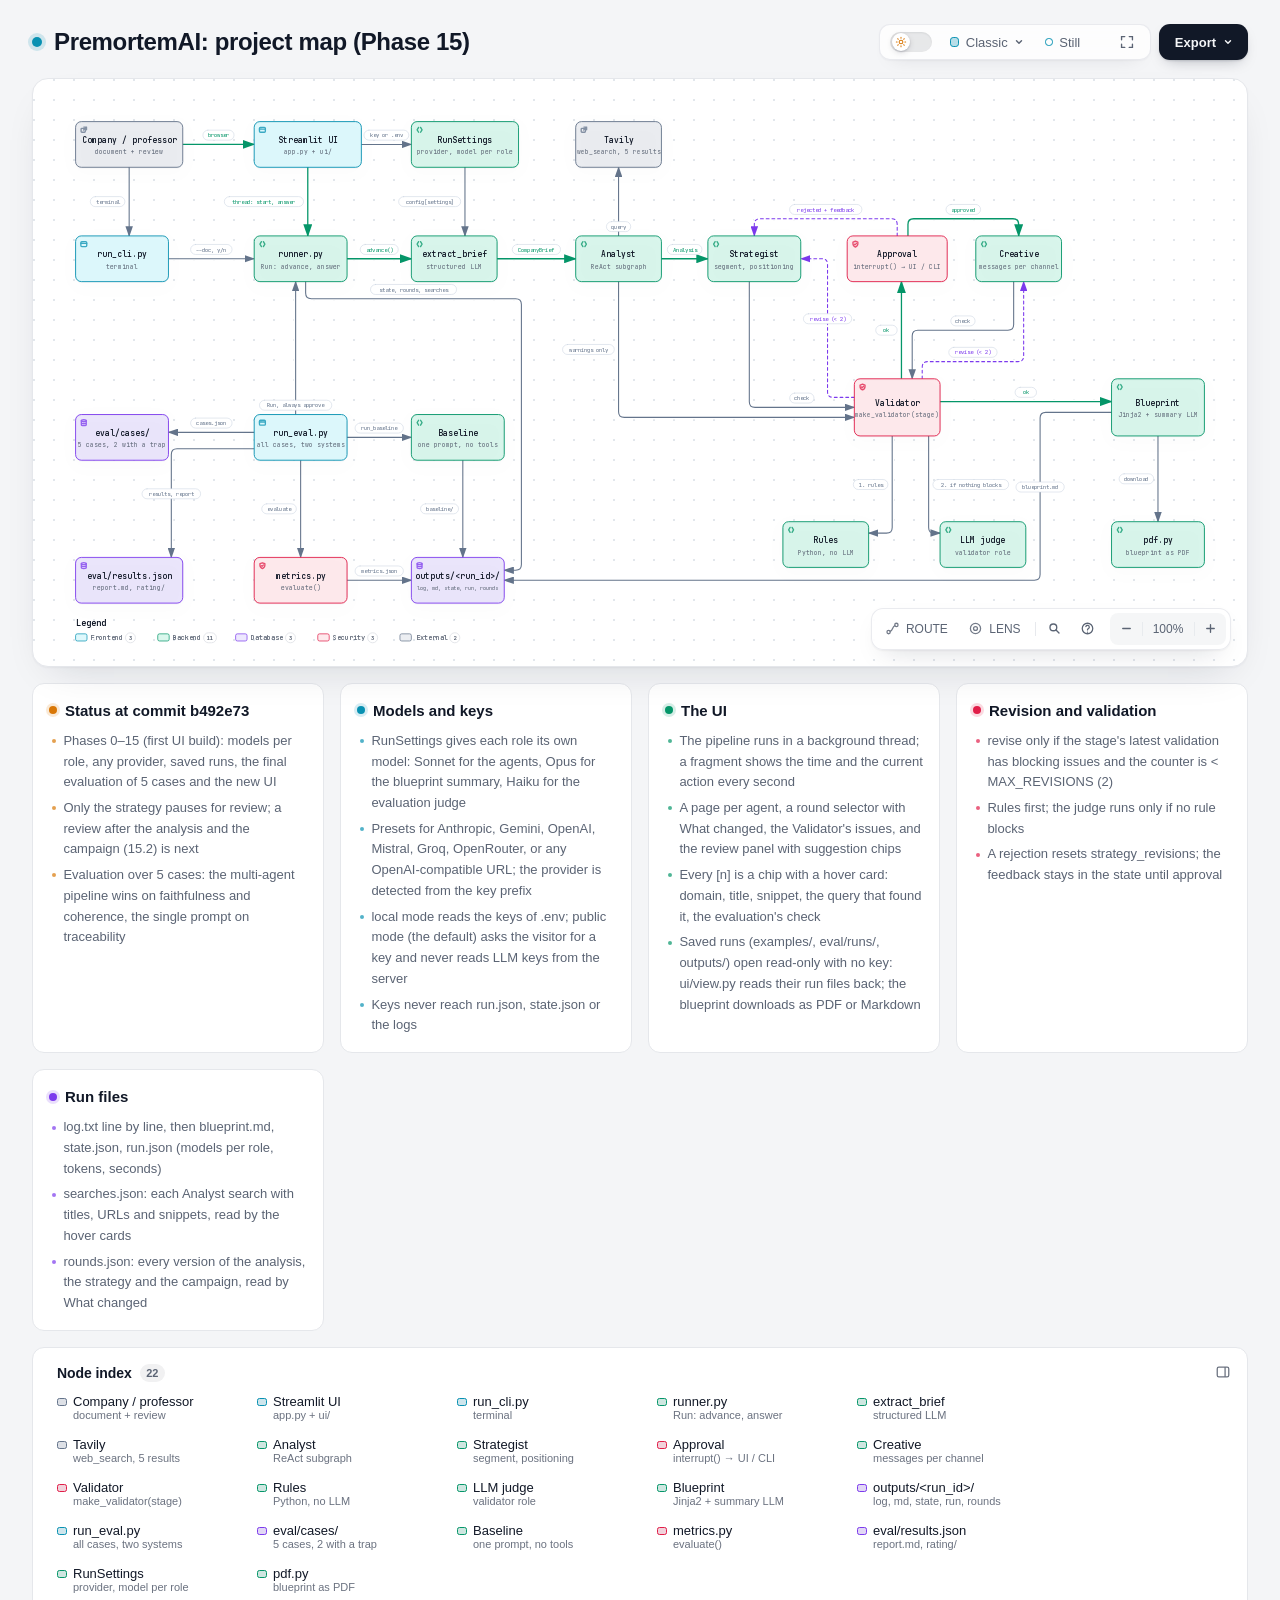
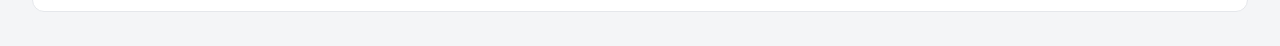
==== commit b60c48e7: "Project map updated to Phase 15 (docs/architecture.html, architecture.png)" ====
--- a/docs/architecture.html
+++ b/docs/architecture.html
@@ -5,7 +5,7 @@
   <meta name="viewport" content="width=device-width, initial-scale=1.0">
   <meta name="generator" content="archify 3.2.0">
   <meta name="archify-reader-contract" content="declared-wide-v1">
-  <title>PremortemAI: project map (Phase 10) Diagram</title>
+  <title>PremortemAI: project map (Phase 15) Diagram</title>
   <script>
     // Resolve the theme before first paint so light-preference users don't
     // see a dark flash. The toolbar script below re-applies with UI state.
@@ -5194,17 +5194,17 @@
            data-preset-badge-blueprint="BLUEPRINT / REV 01"
            data-preset-badge-editorial="EDITORIAL / FIELD NOTE">
         <div class="pulse-dot"></div>
-        <h1>PremortemAI: project map (Phase 10)</h1>
+        <h1>PremortemAI: project map (Phase 15)</h1>
       </div>
     </div>
 
-    <script id="archify-source-evidence-data" type="application/json">{"schemaVersion":1,"verified":true,"repository":{"url":"git@github.com:dario-marcolin/PremortemAI","revision":"dde0d3fc159ebdee1a6955b798ae2c9a7d0d798d","shortRevision":"dde0d3f","label":"dario-marcolin/PremortemAI","linkMode":"local-only"},"referenceCount":46,"nodes":{"person":[{"path":"premortem/ingestion/parser.py","line":10,"label":"ALLOWED_EXTENSIONS"}],"ui":[{"path":"app.py","line":239,"endLine":267,"label":"approval_panel"},{"path":"app.py","line":344,"endLine":378,"label":"evaluation_tab"},{"path":"app.py","line":457,"endLine":478,"label":"stream and auto-evaluation"}],"cli":[{"path":"scripts/run_cli.py","line":70,"endLine":110,"label":"main"},{"path":"scripts/run_cli.py","line":59,"endLine":67,"label":"ask_human"}],"runner":[{"path":"premortem/runner.py","line":107,"endLine":131,"label":"Run, parse_document"},{"path":"premortem/runner.py","line":158,"endLine":184,"label":"advance, answer"}],"brief":[{"path":"premortem/graph.py","line":49,"endLine":50,"label":"extract_brief_node"},{"path":"premortem/ingestion/brief_extractor.py","line":10,"endLine":18}],"tavily":[{"path":"premortem/tools/web_search.py","line":19,"endLine":42}],"analyst":[{"path":"premortem/agents/analyst.py","line":212,"endLine":222,"label":"build_analyst"},{"path":"premortem/agents/analyst.py","line":116,"endLine":192,"label":"normalize_sources"},{"path":"premortem/graph.py","line":95,"label":"graph node"}],"strategist":[{"path":"premortem/agents/strategist.py","line":12,"endLine":28},{"path":"premortem/agents/revision.py","line":25,"endLine":42,"label":"revision_request"}],"human":[{"path":"premortem/graph.py","line":65,"endLine":83,"label":"human_approval, route_human"},{"path":"premortem/graph.py","line":114,"label":"checkpointer"},{"path":"premortem/runner.py","line":140,"endLine":146,"label":"pending"}],"creative":[{"path":"premortem/agents/creative.py","line":12,"endLine":26},{"path":"premortem/agents/revision.py","line":25,"endLine":42,"label":"revision_request"}],"validator":[{"path":"premortem/agents/validator.py","line":9,"endLine":20},{"path":"premortem/graph.py","line":53,"endLine":62,"label":"route_strategy, route_campaign"},{"path":"premortem/graph.py","line":104,"endLine":113,"label":"graph edges"}],"rules":[{"path":"premortem/validation/rules.py","line":128,"endLine":139,"label":"run_rules"}],"judge":[{"path":"premortem/validation/judge.py","line":151,"endLine":159},{"path":"premortem/config.py","line":10}],"blueprint":[{"path":"premortem/graph.py","line":86,"endLine":89,"label":"build_blueprint_node"},{"path":"premortem/output/blueprint.py","line":123,"endLine":151,"label":"render, save"},{"path":"premortem/output/blueprint.py","line":114,"endLine":120,"label":"write_executive_summary"}],"outputs":[{"path":"premortem/config.py","line":25,"label":"OUTPUT_DIR"},{"path":"premortem/runner.py","line":186,"endLine":205,"label":"save: state.json, run.json"},{"path":"premortem/runner.py","line":213,"endLine":216,"label":"log.txt"}],"runeval":[{"path":"eval/run_eval.py","line":42,"endLine":49,"label":"run_multi_agent"},{"path":"eval/run_eval.py","line":53,"endLine":71,"label":"run_case"},{"path":"eval/run_eval.py","line":228,"endLine":264,"label":"main"}],"cases":[{"path":"eval/cases/cases.json","line":1,"label":"cases.json"},{"path":"eval/metrics.py","line":65,"endLine":75,"label":"load_cases, find_case"}],"baseline":[{"path":"eval/baseline.py","line":27,"endLine":57,"label":"run_baseline"},{"path":"eval/prompts/baseline.md","line":1}],"metrics":[{"path":"eval/metrics.py","line":343,"endLine":371,"label":"evaluate"},{"path":"eval/metrics.py","line":291,"endLine":333,"label":"check_claims"},{"path":"eval/metrics.py","line":211,"endLine":241,"label":"fetch_page(s)"}],"results":[{"path":"eval/run_eval.py","line":36,"endLine":38},{"path":"eval/run_eval.py","line":117,"label":"render_report"},{"path":"eval/rating.py","line":40,"endLine":72,"label":"write_sheet (blind X/Y)"}]}}</script>
+    <script id="archify-source-evidence-data" type="application/json">{"schemaVersion":1,"verified":true,"repository":{"url":"git@github.com:dario-marcolin/PremortemAI","revision":"b492e7360abb3664314fe09088cdc9a5c18b8420","shortRevision":"b492e73","label":"dario-marcolin/PremortemAI","linkMode":"local-only"},"referenceCount":51,"nodes":{"person":[{"path":"premortem/ingestion/parser.py","line":10,"label":"ALLOWED_EXTENSIONS"}],"ui":[{"path":"app.py","line":23,"endLine":47,"label":"pages, saved-run links"},{"path":"ui/workspace.py","line":156,"endLine":186,"label":"timeline and step views"},{"path":"ui/citations.py","line":21,"endLine":108,"label":"hover citations"}],"cli":[{"path":"scripts/run_cli.py","line":70,"endLine":115,"label":"main"},{"path":"scripts/run_cli.py","line":59,"endLine":67,"label":"ask_human"}],"runner":[{"path":"premortem/runner.py","line":150,"endLine":206,"label":"Run"},{"path":"premortem/runner.py","line":208,"endLine":236,"label":"advance, answer"},{"path":"premortem/runner.py","line":238,"endLine":259,"label":"searches, rounds"}],"brief":[{"path":"premortem/graph.py","line":49,"endLine":50,"label":"extract_brief_node"},{"path":"premortem/ingestion/brief_extractor.py","line":11,"endLine":20}],"tavily":[{"path":"premortem/tools/web_search.py","line":28,"endLine":53}],"analyst":[{"path":"premortem/agents/analyst.py","line":212,"endLine":222,"label":"build_analyst"},{"path":"premortem/agents/analyst.py","line":116,"endLine":192,"label":"normalize_sources"},{"path":"premortem/graph.py","line":95,"label":"graph node"}],"strategist":[{"path":"premortem/agents/strategist.py","line":12,"endLine":28},{"path":"premortem/agents/revision.py","line":25,"endLine":42,"label":"revision_request"}],"human":[{"path":"premortem/graph.py","line":65,"endLine":83,"label":"human_approval, route_human"},{"path":"premortem/graph.py","line":114,"label":"checkpointer"},{"path":"premortem/runner.py","line":229,"endLine":236,"label":"answer"}],"creative":[{"path":"premortem/agents/creative.py","line":12,"endLine":26},{"path":"premortem/agents/revision.py","line":25,"endLine":42,"label":"revision_request"}],"validator":[{"path":"premortem/agents/validator.py","line":9,"endLine":20},{"path":"premortem/graph.py","line":53,"endLine":62,"label":"route_strategy, route_campaign"},{"path":"premortem/graph.py","line":107,"endLine":113,"label":"graph edges"}],"rules":[{"path":"premortem/validation/rules.py","line":128,"endLine":139,"label":"run_rules"}],"judge":[{"path":"premortem/validation/judge.py","line":150,"endLine":159}],"blueprint":[{"path":"premortem/graph.py","line":86,"endLine":89,"label":"build_blueprint_node"},{"path":"premortem/output/blueprint.py","line":125,"endLine":155,"label":"render, save"},{"path":"premortem/output/blueprint.py","line":115,"endLine":122,"label":"write_executive_summary"}],"outputs":[{"path":"premortem/config.py","line":200,"label":"OUTPUT_DIR"},{"path":"premortem/runner.py","line":261,"endLine":293,"label":"save"},{"path":"ui/saved_runs.py","line":13,"endLine":37,"label":"committed runs"}],"runeval":[{"path":"eval/run_eval.py","line":53,"endLine":62,"label":"run_multi_agent"},{"path":"eval/run_eval.py","line":64,"endLine":90,"label":"run_case"},{"path":"eval/run_eval.py","line":312,"endLine":384,"label":"main"}],"cases":[{"path":"eval/cases/cases.json","line":1,"label":"cases.json"},{"path":"eval/metrics.py","line":65,"endLine":75,"label":"load_cases, find_case"}],"baseline":[{"path":"eval/baseline.py","line":28,"endLine":61,"label":"run_baseline"},{"path":"eval/prompts/baseline.md","line":1}],"metrics":[{"path":"eval/metrics.py","line":348,"endLine":385,"label":"evaluate"},{"path":"eval/metrics.py","line":296,"endLine":340,"label":"check_claims"},{"path":"eval/metrics.py","line":211,"endLine":233,"label":"fetch_page"}],"results":[{"path":"eval/run_eval.py","line":45,"label":"RESULTS"},{"path":"eval/run_eval.py","line":186,"label":"render_report"},{"path":"eval/rating.py","line":40,"endLine":72,"label":"write_sheet (blind X/Y)"}],"settings":[{"path":"premortem/config.py","line":18,"endLine":80,"label":"current_mode, RunSettings"},{"path":"premortem/providers.py","line":32,"endLine":95,"label":"presets, detect_provider"},{"path":"premortem/llm.py","line":72,"endLine":100,"label":"get_llm(role)"}],"pdf":[{"path":"premortem/output/pdf.py","line":132,"endLine":201,"label":"blueprint_pdf"},{"path":"ui/blueprint_reader.py","line":46,"endLine":75,"label":"downloads"}]}}</script>
     <script id="archify-i18n-data" type="application/json">{"locale":"en","messages":{"viewer.kind.frontend":"Frontend","viewer.kind.backend":"Backend","viewer.kind.database":"Database","viewer.kind.cloud":"Cloud","viewer.kind.security":"Security","viewer.kind.messagebus":"Message bus","viewer.kind.external":"External","viewer.kind.neutral":"Neutral","viewer.kind.node":"Node","viewer.kind.start":"Start","viewer.kind.active":"Active","viewer.kind.waiting":"Waiting","viewer.kind.decision":"Decision","viewer.kind.success":"Success","viewer.kind.failure":"Failure","viewer.toolbar.actions":"Diagram actions","viewer.theme.toggle.title":"Toggle theme (T)","viewer.theme.toggle":"Toggle color theme","viewer.theme.dark":"Dark","viewer.theme.light":"Light","viewer.preset.choose.title":"Choose visual style (S cycles)","viewer.preset.choose":"Choose visual style","viewer.preset.style":"Style","viewer.preset.menu":"Visual style","viewer.preset.identity":"Visual identity","viewer.preset.cycles":"to cycle","viewer.preset.classic":"Classic","viewer.preset.classic.short":"Classic","viewer.preset.classic.hint":"Stable technical default","viewer.preset.flow":"Signal Flow","viewer.preset.flow.short":"Flow","viewer.preset.flow.hint":"Motion-forward presentation","viewer.preset.blueprint":"Blueprint","viewer.preset.blueprint.hint":"Engineering review","viewer.preset.editorial":"Editorial","viewer.preset.editorial.hint":"Publication and launch notes","viewer.preset.badge.signalFlow":"SIGNAL FLOW","viewer.preset.badge.blueprint":"BLUEPRINT / REV 01","viewer.preset.badge.editorial":"EDITORIAL / FIELD NOTE","viewer.preset.badge.editorialPlate":"ARCHIFY / PLATE 04","viewer.preset.current":"Visual style: {style}. Choose visual style","viewer.motion.live":"Live","viewer.motion.still":"Still","viewer.motion.pause":"Pause motion","viewer.motion.resume":"Resume motion","viewer.motion.reduced":"Motion paused by reduced-motion preference","viewer.motion.hidden":"Motion paused while this page is hidden","viewer.motion.yielding":"Pause motion; currently yielding to {owner}","viewer.motion.yielding.title":"Live preview enabled · yielding to {owner}","viewer.owner.route":"Route Probe","viewer.owner.lens":"Semantic Lens","viewer.owner.relationship":"Relationship Preview","viewer.owner.intent":"Intent Trace","viewer.owner.focus":"semantic focus","viewer.owner.legend":"legend preview","viewer.owner.reader":"reader interaction","viewer.present.enter":"Enter presentation stage","viewer.present.enter.title":"Presentation stage (F)","viewer.present.exit":"Exit presentation stage","viewer.present.exit.title":"Exit presentation stage (F or Escape)","viewer.present.present":"Present","viewer.present.exit.label":"Exit","viewer.export.button":"Export","viewer.export.button.title":"Export diagram (E)","viewer.export.diagram":"Export diagram","viewer.export.menu":"Export","viewer.export.subtitle":"Portable, clean outputs","viewer.export.share":"Share","viewer.export.shareCard":"Share Card","viewer.export.routeShareCard":"Route Share Card","viewer.export.reachShareCard":"Reach Share Card","viewer.export.copyDiagram":"Copy diagram","viewer.export.clipboardPng":"PNG to clipboard","viewer.export.raster":"Raster images","viewer.export.image":"Image","viewer.export.lossless":"Lossless image","viewer.export.compact":"Compact image","viewer.export.modern":"Modern image","viewer.export.vectorMotion":"Vector and motion","viewer.export.vectorMotion.heading":"Vector \u0026 motion","viewer.export.editable":"Editable vector","viewer.export.svg.auto":"SVG · Auto","viewer.export.svg.auto.hint":"Matches host theme","viewer.export.svg.light":"SVG · Light","viewer.export.svg.light.hint":"Always light","viewer.export.svg.dark":"SVG · Dark","viewer.export.svg.dark.hint":"Always dark","viewer.export.motion6s":"6s motion","viewer.export.unsupported":"Not supported by this browser","viewer.export.clipboardUnsupported":"Clipboard image write not supported by this browser","viewer.export.clipboardUnsupported.short":"Clipboard image write not supported in this browser.","viewer.export.motionUnavailable":"Motion capture unavailable in this browser","viewer.export.webmUnavailable":"WebM unavailable in this browser","viewer.export.failed":"Export failed: {message}","viewer.export.unknownVariant":"Unknown Share Card variant: {variant}","viewer.export.routeRequired":"Trace a route before exporting a Route Share Card","viewer.export.reachRequired":"Trace authored reach before exporting a Reach Share Card","viewer.export.unknown":"unknown","viewer.export.routeFailed":"Route Share Card export failed: {message}","viewer.export.reachFailed":"Reach Share Card export failed: {message}","viewer.export.copyFailed":"Copy failed: {message}","viewer.export.copiedPng":"Copied PNG to clipboard","viewer.export.downloadedRoute":"Downloaded Route Share Card","viewer.export.downloadedReach":"Downloaded Reach Share Card","viewer.export.downloadedWebm":"Downloaded WebM","viewer.export.recording":"Recording 6 seconds of motion…","viewer.export.card.routeSummary.one":"Path: {source} → {target} · {count} step","viewer.export.card.routeSummary.other":"Path: {source} → {target} · {count} steps","viewer.export.card.reachSummary":"Authored {direction} from {origin} · {nodes} · {links} · max {hops}","viewer.export.card.node.one":"{count} node","viewer.export.card.node.other":"{count} nodes","viewer.export.card.link.one":"{count} link","viewer.export.card.link.other":"{count} links","viewer.export.card.hop.one":"{count} hop","viewer.export.card.hop.other":"{count} hops","viewer.export.card.routeBadge":"ARCHIFY · ROUTE · {hops}","viewer.export.card.reachBadge":"ARCHIFY · {direction} REACH","viewer.export.direction.upstream":"Upstream","viewer.export.direction.downstream":"Downstream","viewer.export.error.canvasUnavailable":"Canvas unavailable for {label}","viewer.export.error.contextUnavailable":"2D canvas context unavailable for {label}","viewer.export.error.toBlobUnavailable":"canvas.toBlob unavailable for {label}","viewer.export.error.toBlobNull":"canvas.toBlob returned no data for {label}","viewer.export.error.variantsCombined":"Share Card variants cannot be combined","viewer.export.error.viewerState":"Share Card export could not remove temporary viewer state","viewer.export.error.routeState":"Route Card export could not preserve the resolved route safely","viewer.export.error.reachState":"Reach Card export could not preserve authored reach safely","viewer.export.error.webmRequirements":"WebM motion export requires a trace animation and browser MediaRecorder support","viewer.export.error.mediaRecorder":"MediaRecorder failed","viewer.export.error.emptyWebm":"MediaRecorder produced an empty WebM","viewer.export.error.webmBackground":"SVG background could not be loaded for WebM export","viewer.guide.title":"Explore this system","viewer.focus.selectedNodes":"{count} selected nodes","viewer.guide.eyebrow":"Diagram guide","viewer.guide.close":"Close diagram guide","viewer.guide.inspecting":"Inspecting compiled semantics","viewer.guide.actions":"Diagram exploration actions","viewer.guide.find":"Find any node","viewer.guide.find.hint":"Search labels, responsibilities, kinds, and stable IDs.","viewer.guide.route":"Trace a route","viewer.guide.route.aria":"Trace a directed route","viewer.guide.route.hint":"Ask how two semantic nodes connect in authored direction.","viewer.guide.map":"See the whole system","viewer.guide.map.hint":"Open Semantic Radar with a live viewport and stable nodes.","viewer.guide.lens":"Compare semantic kinds","viewer.guide.lens.hint":"Count roles, reveal their traffic, and compare direct authored links.","viewer.guide.present":"Enter Presentation Stage","viewer.guide.present.hint":"Give the live diagram the viewport without changing export.","viewer.guide.shortcuts":"Additional keyboard shortcuts","viewer.guide.shortcut.export":"Export","viewer.guide.shortcut.theme":"Theme","viewer.guide.shortcut.style":"Style","viewer.guide.shortcut.reset":"Reset","viewer.guide.shortcut.zoomIn":"Zoom in","viewer.guide.shortcut.zoomOut":"Zoom out","viewer.guide.shortcut.close":"Close","viewer.guide.credit":"Find Archify useful? A star on GitHub helps","viewer.guide.star":"Star","viewer.guide.facts":"{nodes} · {relationships}","viewer.guide.fact.node.one":"{count} semantic node","viewer.guide.fact.node.other":"{count} semantic nodes","viewer.guide.fact.relationship.one":"{count} relationship","viewer.guide.fact.relationship.other":"{count} relationships","viewer.guide.open":"Open diagram guide","viewer.finder.title":"Find a node","viewer.finder.close":"Close node finder","viewer.finder.placeholder":"Search labels or IDs","viewer.finder.search":"Search diagram nodes","viewer.finder.results":"Diagram nodes","viewer.finder.empty":"No matching nodes","viewer.finder.result.focus":"Focus {label}","viewer.finder.result.routeStart":"Choose {label} as route start","viewer.finder.result.routeTarget":"Choose {label} as route destination, {links}","viewer.finder.status.empty":"No matching nodes","viewer.finder.status.count.one":"{count} matching node","viewer.finder.status.count.other":"{count} matching nodes","viewer.finder.noun.nodes":"nodes","viewer.finder.link.one":"{count} link","viewer.finder.link.other":"{count} links","viewer.finder.result.focus.one":"Focus {label}, {count} related connection","viewer.finder.result.focus.other":"Focus {label}, {count} related connections","viewer.finder.status.filtered":"{visible} of {available} {noun}","viewer.finder.status.all":"{available} {noun}","viewer.passport.eyebrow":"Semantic passport","viewer.passport.metadata":"Node metadata","viewer.passport.evidence":"Verified source evidence","viewer.passport.verified":"Verified source","viewer.passport.verificationScope":"Verified against local Git at the pinned revision. Remote access has not been checked.","viewer.passport.reach":"Authored reach","viewer.passport.reach.trace":"Trace authored reachability","viewer.passport.upstream":"Upstream","viewer.passport.downstream":"Downstream","viewer.passport.upstream.trace":"Trace upstream authored reachability","viewer.passport.downstream.trace":"Trace downstream authored reachability","viewer.passport.close":"Close semantic passport","viewer.passport.move":"Move semantic passport. Drag, use arrow keys, or press Home to reset.","viewer.passport.copy":"Copy link","viewer.passport.copy.focus":"Copy link to focused node","viewer.passport.relations":"Relations","viewer.passport.relations.show":"Show connected relationships","viewer.passport.relations.hide":"Hide connected relationships","viewer.passport.relations.list":"Connected relationships","viewer.passport.copyRelation":"Copy relation","viewer.passport.copyNode":"Copy node","viewer.passport.copyPinned":"Copy link to pinned relationship","viewer.passport.copySource":"Copy link to source node","viewer.passport.copy.focused.success":"Focused node link copied","viewer.passport.copy.pinned.success":"Pinned relationship link copied","viewer.passport.copy.focused.failed":"Could not copy focused node link","viewer.passport.copy.pinned.failed":"Could not copy pinned relationship link","viewer.passport.relationship.none":"No connected relationships","viewer.passport.relationship.count.one":"{count} relation","viewer.passport.relationship.count.other":"{count} relations","viewer.passport.relationship.show.one":"Show {count} connected relationship","viewer.passport.relationship.show.other":"Show {count} connected relationships","viewer.passport.relationship.summary":"{out} outgoing · {in} incoming{loops}","viewer.passport.relationship.loops":" · {count} loop","viewer.passport.relationship.explorer":"Direct relationship explorer","viewer.passport.relationship.help":"Use arrow keys to explore relationships. Press Enter or Space to pin details; Escape clears.","viewer.passport.relationship.loopsBack":"loops back","viewer.passport.relationship.connectsTo":"connects to","viewer.passport.relationship.connectsFrom":"connects from","viewer.passport.relationship.pinned":"Pinned relationship · {from} → {to} · {label}","viewer.passport.relationship.inspect":"Inspect relationship {index} of {total}: {from} to {to}, {label}. Press Enter for details.","viewer.passport.relationship.group.out":"Outgoing","viewer.passport.relationship.group.in":"Incoming","viewer.passport.relationship.group.loop":"Self loops","viewer.passport.relationship.row":"{group}: {relationship}, {neighbor}","viewer.passport.relationship.direction.out":"OUT →","viewer.passport.relationship.direction.in":"← IN","viewer.passport.relationship.direction.loop":"LOOP","viewer.passport.sourceCount.one":"{count} verified source reference","viewer.passport.sourceCount.other":"{count} verified source references","viewer.passport.repository.open":"Open verified repository revision {revision}","viewer.passport.source.open":"Open verified source {path} at revision {revision}","viewer.passport.source.openLink":"Open ↗","viewer.passport.reach.upstream.one":"Trace {count} upstream authored node","viewer.passport.reach.upstream.other":"Trace {count} upstream authored nodes","viewer.passport.reach.downstream.one":"Trace {count} downstream authored node","viewer.passport.reach.downstream.other":"Trace {count} downstream authored nodes","viewer.passport.reach.noUpstream":"No upstream authored nodes","viewer.passport.reach.noDownstream":"No downstream authored nodes","viewer.passport.reach.status":"{direction} · {nodes} nodes · {links} links · max {hops} hops","viewer.route.eyebrow":"Path","viewer.route.start":"Click where the path starts","viewer.route.start.find":"Find start","viewer.route.start.find.aria":"Find a route start","viewer.route.copy":"Copy link","viewer.route.copy.aria":"Copy link to traced route","viewer.route.clear":"Clear","viewer.route.clear.aria":"Clear route probe","viewer.route.traced":"Path","viewer.route.pickTwo":"Click two nodes on the diagram","viewer.route.pickOne":"Click a node on the diagram","viewer.route.controls":"Route journey controls","viewer.route.previous":"Previous route position","viewer.route.play":"Play route journey","viewer.route.pause":"Pause route journey","viewer.route.replay":"Replay route journey","viewer.route.next":"Next route position","viewer.route.journey":"Journey","viewer.route.pause.label":"Pause","viewer.route.replay.label":"Replay","viewer.route.overview":"Overview","viewer.route.overview.aria":"Show complete route overview","viewer.route.instructions":"Click a start, then an end. Paths follow the arrows.","viewer.route.destination":"Where does the path from {label} end?","viewer.route.destination.find":"Find target","viewer.route.destination.find.aria":"Find a reachable route destination","viewer.route.differentDestination":"Choose a different destination","viewer.route.distinct":"Pick two different nodes.","viewer.route.unreachable":"Cannot reach {label} from here","viewer.route.unreachable.detail":"{target} cannot be reached from {source} along the arrows. Pick a highlighted node.","viewer.route.start.instructions":"Next, pick the end. Only nodes you can reach will light up.","viewer.route.copy.success":"Traced route link copied","viewer.route.copy.failed":"Could not copy traced route link","viewer.route.position":"Route position {index} of {total}: {label}","viewer.route.step":"Step {index} of {total} · {phase} · {label}","viewer.route.motionRequired":"Automatic journey requires Live motion","viewer.route.trigger.clear":"Clear traced route","viewer.route.overview.status":"{nodes} · {hops} · shortest path","viewer.route.overview.node.one":"{count} node","viewer.route.overview.node.other":"{count} nodes","viewer.route.overview.hop.one":"{count} step","viewer.route.overview.hop.other":"{count} steps","viewer.route.phase.playing":"Playing","viewer.route.phase.complete":"Complete","viewer.route.phase.inspecting":"Inspecting","viewer.route.destination.count.one":"{count} reachable node is highlighted. Click it.","viewer.route.destination.count.other":"{count} reachable nodes are highlighted. Click one.","viewer.route.noOutgoing":"No arrows lead out of this node. Clear it and pick another start.","viewer.route.result.title":"{source} to {target}","viewer.route.finder.source.title":"Choose route start","viewer.route.finder.source.placeholder":"Search route sources","viewer.route.finder.source.empty":"No matching route sources","viewer.route.finder.source.results":"Nodes that can start a route","viewer.route.finder.source.noun":"route sources","viewer.route.finder.source.badge":"start","viewer.route.finder.target.title":"Destination from {label}","viewer.route.finder.target.placeholder":"Search reachable destinations","viewer.route.finder.target.empty":"No matching reachable destinations","viewer.route.finder.target.results":"Reachable route destinations","viewer.route.finder.target.noun":"reachable destinations","viewer.route.hop.one":"{count} hop","viewer.route.hop.other":"{count} hops","viewer.lens.eyebrow":"Semantic lens","viewer.lens.title":"Compare system roles","viewer.lens.close":"Close semantic lens","viewer.lens.instruction":"Choose up to two semantic kinds. One reveals its real traffic; two compare only direct authored relationships.","viewer.lens.kinds":"Semantic kinds","viewer.lens.choose":"Choose a kind to inspect its nodes and touching relationships.","viewer.lens.copy":"Copy link to semantic lens","viewer.lens.clear":"Clear semantic lens","viewer.lens.open":"Open semantic lens","viewer.lens.openActive":"Open active semantic lens","viewer.lens.legend":"Semantic legend","viewer.lens.legend.inspect.one":"Inspect {label}, {count} node","viewer.lens.legend.inspect.other":"Inspect {label}, {count} nodes","viewer.lens.kind.count.one":"{label}, {count} node","viewer.lens.kind.count.other":"{label}, {count} nodes","viewer.lens.compare.one":"{first} → {second}: {forward} · {second} → {first}: {reverse} · {count} direct relationship","viewer.lens.compare.other":"{first} → {second}: {forward} · {second} → {first}: {reverse} · {count} direct relationships","viewer.lens.single":"{nodes} · {relationships} · connected peers remain visible","viewer.lens.node.one":"{count} {label} node","viewer.lens.node.other":"{count} {label} nodes","viewer.lens.relationship.one":"{count} touching relationship","viewer.lens.relationship.other":"{count} touching relationships","viewer.radar.title":"Semantic radar","viewer.radar.building":"Building overview","viewer.radar.openFull":"Open full semantic radar","viewer.radar.open":"Open radar","viewer.radar.close":"Close semantic radar","viewer.radar.surface":"Diagram overview. Click a node to focus it, or use arrow keys to pan.","viewer.radar.click":"Click node","viewer.radar.drag":"Drag to pan","viewer.radar.space":"Semantic radar needs more MAP space.","viewer.radar.nodes":"Semantic diagram radar nodes","viewer.radar.focus":"Focus {label} from Semantic Radar","viewer.radar.status":"{count} nodes · {viewport}","viewer.radar.fullMap":"{count} nodes · full map","viewer.radar.compacted":"Radar compacted to avoid covering the Semantic Passport or MAP controls.","viewer.radar.cancelWaiting":"Cancel semantic radar waiting for more MAP space","viewer.radar.needsSpace":"Semantic radar needs more visible MAP space","viewer.radar.viewport.full":"full map","viewer.radar.viewport.width":"{percent}% width","viewer.radar.viewport.scale":"{percent}% viewport","viewer.nav.controls":"Diagram view controls","viewer.nav.route":"Trace a directed route","viewer.nav.route.title":"Trace route (R)","viewer.nav.route.short":"ROUTE","viewer.nav.radar":"Open semantic radar","viewer.nav.radar.title":"Semantic radar (M)","viewer.nav.radar.short":"MAP","viewer.nav.lens":"Open semantic lens","viewer.nav.lens.title":"Semantic lens (L)","viewer.nav.lens.short":"LENS","viewer.nav.find":"Find a node","viewer.nav.find.title":"Find a node (/)","viewer.outline.title":"Node index","viewer.rail.show":"Notes \u0026 index","viewer.rail.controls":"Side panel","viewer.rail.collapse":"Collapse side panel","viewer.rail.bottom":"Move panel below the diagram","viewer.rail.right":"Move panel beside the diagram","viewer.nav.guide":"Open diagram guide","viewer.nav.guide.title":"Diagram guide (?)","viewer.nav.zoomOut":"Zoom out","viewer.nav.zoomOut.title":"Zoom out (-)","viewer.nav.reset":"Reset diagram view","viewer.nav.reset.title":"Reset view (0)","viewer.nav.read":"READ","viewer.nav.zoomIn":"Zoom in","viewer.nav.zoomIn.title":"Zoom in (+)","viewer.nav.camera":"{hint}. Reset diagram view","viewer.nav.camera.title":"{semantic}{hint} · reset view (0)","viewer.nav.camera.semantic":"Semantic camera active · ","viewer.nav.level.map":"MAP","viewer.nav.level.read":"READ","viewer.nav.level.full":"FULL","viewer.nav.level.auto":"AUTO","viewer.nav.detail.map":"Zoom in to reveal relationship labels and node context","viewer.nav.detail.read":"Zoom in again to reveal tags and annotations","viewer.nav.detail.full":"Full diagram detail","viewer.intent.summary":"{label}. {out} outgoing, {in} incoming{loops}. {total} connections. Press Enter for details.","viewer.intent.loops":", {count} self loop","viewer.common.copied":"Copied","viewer.common.copyFailed":"Copy failed","viewer.common.copyLink":"Copy link","viewer.common.clear":"Clear","viewer.common.close":"Close"}}</script>
     <!-- Main Diagram -->
     <div class="diagram-container" data-detail-level="read"
          data-preset-badge-editorial-plate="ARCHIFY / PLATE 04">
-      <svg viewBox="0 0 1750 782" role="img" lang="en" aria-labelledby="archify-diagram-title archify-diagram-description" data-animation="trace" data-preset="classic" data-quality-profile="showcase" data-node-ui="" data-reader-fit="intrinsic-height" data-reader-min-text="7.5" data-reader-primary-text="14">
-        <title id="archify-diagram-title">PremortemAI: project map (Phase 10)</title>
+      <svg viewBox="0 0 1660 782" role="img" lang="en" aria-labelledby="archify-diagram-title archify-diagram-description" data-animation="trace" data-preset="classic" data-quality-profile="showcase" data-node-ui="" data-reader-fit="intrinsic-height" data-reader-min-text="7.5" data-reader-primary-text="14">
+        <title id="archify-diagram-title">PremortemAI: project map (Phase 15)</title>
         <desc id="archify-diagram-description">An architecture diagram generated by Archify.</desc>
         <!-- Definitions -->
         <defs>
@@ -5254,144 +5254,156 @@
 
         <!-- Connection paths (before components for correct z-order) -->
         <g data-graph-role="automatic-crossover" style="--step:0">
-          <path data-graph-role="automatic-crossover-underlay" d="M 170 72 L 290 72" fill="none" stroke="var(--mask)" stroke-width="5.8" stroke-linecap="round" stroke-linejoin="round" pointer-events="none"/>
-          <path data-edge-from="person" data-edge-to="ui" data-edge-label="browser" data-edge-key="0" data-edge-id="person-ui" data-composition-points="170,72;290,72" data-composition-crossover="halo" data-composition-independent="true" d="M 170 72 L 290 72" class="a-emphasis" data-animate="edge" style="--step:0" stroke-width="1.8" marker-end="url(#arrowhead-emphasis)"/>
+          <path data-graph-role="automatic-crossover-underlay" d="M 190 72 L 290 72" fill="none" stroke="var(--mask)" stroke-width="5.8" stroke-linecap="round" stroke-linejoin="round" pointer-events="none"/>
+          <path data-edge-from="person" data-edge-to="ui" data-edge-label="browser" data-edge-key="0" data-edge-id="person-ui" data-composition-points="190,72;290,72" data-composition-crossover="halo" data-composition-independent="true" d="M 190 72 L 290 72" class="a-emphasis" data-animate="edge" style="--step:0" stroke-width="1.8" marker-end="url(#arrowhead-emphasis)"/>
         </g>
         <g data-graph-role="automatic-crossover" style="--step:1">
-          <path data-graph-role="automatic-crossover-underlay" d="M 105 104 L 105 200" fill="none" stroke="var(--mask)" stroke-width="5.5" stroke-linecap="round" stroke-linejoin="round" pointer-events="none"/>
-          <path data-edge-from="person" data-edge-to="cli" data-edge-label="terminal" data-edge-key="1" data-edge-id="person-cli" data-composition-points="105,104;105,200" data-composition-crossover="halo" data-composition-independent="true" d="M 105 104 L 105 200" class="a-default" data-animate="edge" style="--step:1" stroke-width="1.5" marker-end="url(#arrowhead)"/>
+          <path data-graph-role="automatic-crossover-underlay" d="M 115 104 L 115 200" fill="none" stroke="var(--mask)" stroke-width="5.5" stroke-linecap="round" stroke-linejoin="round" pointer-events="none"/>
+          <path data-edge-from="person" data-edge-to="cli" data-edge-label="terminal" data-edge-key="1" data-edge-id="person-cli" data-composition-points="115,104;115,200" data-composition-crossover="halo" data-composition-independent="true" d="M 115 104 L 115 200" class="a-default" data-animate="edge" style="--step:1" stroke-width="1.5" marker-end="url(#arrowhead)"/>
         </g>
         <g data-graph-role="automatic-crossover" style="--step:2">
-          <path data-graph-role="automatic-crossover-underlay" d="M 355 104 L 355 200" fill="none" stroke="var(--mask)" stroke-width="5.8" stroke-linecap="round" stroke-linejoin="round" pointer-events="none"/>
-          <path data-edge-from="ui" data-edge-to="runner" data-edge-label="start, approve" data-edge-key="2" data-edge-id="ui-runner" data-composition-points="355,104;355,200" data-composition-crossover="halo" data-composition-independent="true" d="M 355 104 L 355 200" class="a-emphasis" data-animate="edge" style="--step:2" stroke-width="1.8" marker-end="url(#arrowhead-emphasis)"/>
+          <path data-graph-role="automatic-crossover-underlay" d="M 170 232 L 290 232" fill="none" stroke="var(--mask)" stroke-width="5.5" stroke-linecap="round" stroke-linejoin="round" pointer-events="none"/>
+          <path data-edge-from="cli" data-edge-to="runner" data-edge-label="--doc, y/n" data-edge-key="2" data-edge-id="cli-runner" data-composition-points="170,232;290,232" data-composition-crossover="halo" data-composition-independent="true" d="M 170 232 L 290 232" class="a-default" data-animate="edge" style="--step:2" stroke-width="1.5" marker-end="url(#arrowhead)"/>
         </g>
         <g data-graph-role="automatic-crossover" style="--step:3">
-          <path data-graph-role="automatic-crossover-underlay" d="M 170 232 L 290 232" fill="none" stroke="var(--mask)" stroke-width="5.5" stroke-linecap="round" stroke-linejoin="round" pointer-events="none"/>
-          <path data-edge-from="cli" data-edge-to="runner" data-edge-label="--doc, y/n" data-edge-key="3" data-edge-id="cli-runner" data-composition-points="170,232;290,232" data-composition-crossover="halo" data-composition-independent="true" d="M 170 232 L 290 232" class="a-default" data-animate="edge" style="--step:3" stroke-width="1.5" marker-end="url(#arrowhead)"/>
+          <path data-graph-role="automatic-crossover-underlay" d="M 420 232 L 510 232" fill="none" stroke="var(--mask)" stroke-width="5.8" stroke-linecap="round" stroke-linejoin="round" pointer-events="none"/>
+          <path data-edge-from="runner" data-edge-to="brief" data-edge-label="advance()" data-edge-key="3" data-edge-id="runner-brief" data-composition-points="420,232;510,232" data-composition-crossover="halo" data-composition-independent="true" d="M 420 232 L 510 232" class="a-emphasis" data-animate="edge" style="--step:3" stroke-width="1.8" marker-end="url(#arrowhead-emphasis)"/>
         </g>
         <g data-graph-role="automatic-crossover" style="--step:4">
-          <path data-graph-role="automatic-crossover-underlay" d="M 420 232 L 510 232" fill="none" stroke="var(--mask)" stroke-width="5.8" stroke-linecap="round" stroke-linejoin="round" pointer-events="none"/>
-          <path data-edge-from="runner" data-edge-to="brief" data-edge-label="advance()" data-edge-key="4" data-edge-id="runner-brief" data-composition-points="420,232;510,232" data-composition-crossover="halo" data-composition-independent="true" d="M 420 232 L 510 232" class="a-emphasis" data-animate="edge" style="--step:4" stroke-width="1.8" marker-end="url(#arrowhead-emphasis)"/>
+          <path data-graph-role="automatic-crossover-underlay" d="M 362 264 L 362 280 Q 362 288 370 288 L 656 288 Q 664 288 664 296 L 664 660 Q 664 668 656 668 L 640 668" fill="none" stroke="var(--mask)" stroke-width="5.5" stroke-linecap="round" stroke-linejoin="round" pointer-events="none"/>
+          <path data-edge-from="runner" data-edge-to="outputs" data-edge-label="state, rounds, searches" data-edge-key="4" data-edge-id="runner-outputs" data-composition-points="362,264;362,288;664,288;664,668;640,668" data-composition-crossover="halo" data-composition-independent="true" d="M 362 264 L 362 280 Q 362 288 370 288 L 656 288 Q 664 288 664 296 L 664 660 Q 664 668 656 668 L 640 668" class="a-default" data-animate="edge" style="--step:4" stroke-width="1.5" marker-end="url(#arrowhead)"/>
         </g>
         <g data-graph-role="automatic-crossover" style="--step:5">
-          <path data-graph-role="automatic-crossover-underlay" d="M 362 264 L 362 280 Q 362 288 370 288 L 656 288 Q 664 288 664 296 L 664 660 Q 664 668 656 668 L 640 668" fill="none" stroke="var(--mask)" stroke-width="5.5" stroke-linecap="round" stroke-linejoin="round" pointer-events="none"/>
-          <path data-edge-from="runner" data-edge-to="outputs" data-edge-label="log.txt, state, run" data-edge-key="5" data-edge-id="runner-outputs" data-composition-points="362,264;362,288;664,288;664,668;640,668" data-composition-crossover="halo" data-composition-independent="true" d="M 362 264 L 362 280 Q 362 288 370 288 L 656 288 Q 664 288 664 296 L 664 660 Q 664 668 656 668 L 640 668" class="a-default" data-animate="edge" style="--step:5" stroke-width="1.5" marker-end="url(#arrowhead)"/>
+          <path data-graph-role="automatic-crossover-underlay" d="M 630 232 L 740 232" fill="none" stroke="var(--mask)" stroke-width="5.8" stroke-linecap="round" stroke-linejoin="round" pointer-events="none"/>
+          <path data-edge-from="brief" data-edge-to="analyst" data-edge-label="CompanyBrief" data-edge-key="5" data-edge-id="brief-analyst" data-composition-points="630,232;740,232" data-composition-crossover="halo" data-composition-independent="true" d="M 630 232 L 740 232" class="a-emphasis" data-animate="edge" style="--step:5" stroke-width="1.8" marker-end="url(#arrowhead-emphasis)"/>
         </g>
         <g data-graph-role="automatic-crossover" style="--step:6">
-          <path data-graph-role="automatic-crossover-underlay" d="M 630 232 L 740 232" fill="none" stroke="var(--mask)" stroke-width="5.8" stroke-linecap="round" stroke-linejoin="round" pointer-events="none"/>
-          <path data-edge-from="brief" data-edge-to="analyst" data-edge-label="CompanyBrief" data-edge-key="6" data-edge-id="brief-analyst" data-composition-points="630,232;740,232" data-composition-crossover="halo" data-composition-independent="true" d="M 630 232 L 740 232" class="a-emphasis" data-animate="edge" style="--step:6" stroke-width="1.8" marker-end="url(#arrowhead-emphasis)"/>
+          <path data-graph-role="automatic-crossover-underlay" d="M 800 200 L 800 104" fill="none" stroke="var(--mask)" stroke-width="5.5" stroke-linecap="round" stroke-linejoin="round" pointer-events="none"/>
+          <path data-edge-from="analyst" data-edge-to="tavily" data-edge-label="query" data-edge-key="6" data-edge-id="analyst-tavily" data-composition-points="800,200;800,104" data-composition-crossover="halo" data-composition-independent="true" d="M 800 200 L 800 104" class="a-default" data-animate="edge" style="--step:6" stroke-width="1.5" marker-end="url(#arrowhead)"/>
         </g>
         <g data-graph-role="automatic-crossover" style="--step:7">
-          <path data-graph-role="automatic-crossover-underlay" d="M 800 200 L 800 104" fill="none" stroke="var(--mask)" stroke-width="5.5" stroke-linecap="round" stroke-linejoin="round" pointer-events="none"/>
-          <path data-edge-from="analyst" data-edge-to="tavily" data-edge-label="query" data-edge-key="7" data-edge-id="analyst-tavily" data-composition-points="800,200;800,104" data-composition-crossover="halo" data-composition-independent="true" d="M 800 200 L 800 104" class="a-default" data-animate="edge" style="--step:7" stroke-width="1.5" marker-end="url(#arrowhead)"/>
+          <path data-graph-role="automatic-crossover-underlay" d="M 860 232 L 925 232" fill="none" stroke="var(--mask)" stroke-width="5.8" stroke-linecap="round" stroke-linejoin="round" pointer-events="none"/>
+          <path data-edge-from="analyst" data-edge-to="strategist" data-edge-label="Analysis" data-edge-key="7" data-edge-id="analyst-strategist" data-composition-points="860,232;925,232" data-composition-crossover="halo" data-composition-independent="true" d="M 860 232 L 925 232" class="a-emphasis" data-animate="edge" style="--step:7" stroke-width="1.8" marker-end="url(#arrowhead-emphasis)"/>
         </g>
         <g data-graph-role="automatic-crossover" style="--step:8">
-          <path data-graph-role="automatic-crossover-underlay" d="M 860 232 L 945 232" fill="none" stroke="var(--mask)" stroke-width="5.8" stroke-linecap="round" stroke-linejoin="round" pointer-events="none"/>
-          <path data-edge-from="analyst" data-edge-to="strategist" data-edge-label="Analysis" data-edge-key="8" data-edge-id="analyst-strategist" data-composition-points="860,232;945,232" data-composition-crossover="halo" data-composition-independent="true" d="M 860 232 L 945 232" class="a-emphasis" data-animate="edge" style="--step:8" stroke-width="1.8" marker-end="url(#arrowhead-emphasis)"/>
+          <path data-graph-role="automatic-crossover-underlay" d="M 800 264 L 800 446 Q 800 454 808 454 L 1130 454" fill="none" stroke="var(--mask)" stroke-width="5.5" stroke-linecap="round" stroke-linejoin="round" pointer-events="none"/>
+          <path data-edge-from="analyst" data-edge-to="validator" data-edge-label="warnings only" data-edge-key="8" data-edge-id="analyst-validator" data-composition-points="800,264;800,454;1130,454" data-composition-crossover="halo" data-composition-independent="true" d="M 800 264 L 800 446 Q 800 454 808 454 L 1130 454" class="a-default" data-animate="edge" style="--step:8" stroke-width="1.5" marker-end="url(#arrowhead)"/>
         </g>
         <g data-graph-role="automatic-crossover" style="--step:9">
-          <path data-graph-role="automatic-crossover-underlay" d="M 800 264 L 800 446 Q 800 454 808 454 L 1170 454" fill="none" stroke="var(--mask)" stroke-width="5.5" stroke-linecap="round" stroke-linejoin="round" pointer-events="none"/>
-          <path data-edge-from="analyst" data-edge-to="validator" data-edge-label="warnings only" data-edge-key="9" data-edge-id="analyst-validator" data-composition-points="800,264;800,454;1170,454" data-composition-crossover="halo" data-composition-independent="true" d="M 800 264 L 800 446 Q 800 454 808 454 L 1170 454" class="a-default" data-animate="edge" style="--step:9" stroke-width="1.5" marker-end="url(#arrowhead)"/>
+          <path data-graph-role="automatic-crossover-underlay" d="M 983 264 L 983 432 Q 983 440 991 440 L 1130 440" fill="none" stroke="var(--mask)" stroke-width="5.5" stroke-linecap="round" stroke-linejoin="round" pointer-events="none"/>
+          <path data-edge-from="strategist" data-edge-to="validator" data-edge-label="check" data-edge-key="9" data-edge-id="strategist-validator" data-composition-points="983,264;983,440;1130,440" data-composition-crossover="halo" data-composition-independent="true" d="M 983 264 L 983 432 Q 983 440 991 440 L 1130 440" class="a-default" data-animate="edge" style="--step:9" stroke-width="1.5" marker-end="url(#arrowhead)"/>
         </g>
         <g data-graph-role="automatic-crossover" style="--step:10">
-          <path data-graph-role="automatic-crossover-underlay" d="M 1003 264 L 1003 432 Q 1003 440 1011 440 L 1170 440" fill="none" stroke="var(--mask)" stroke-width="5.5" stroke-linecap="round" stroke-linejoin="round" pointer-events="none"/>
-          <path data-edge-from="strategist" data-edge-to="validator" data-edge-label="check" data-edge-key="10" data-edge-id="strategist-validator" data-composition-points="1003,264;1003,440;1170,440" data-composition-crossover="halo" data-composition-independent="true" d="M 1003 264 L 1003 432 Q 1003 440 1011 440 L 1170 440" class="a-default" data-animate="edge" style="--step:10" stroke-width="1.5" marker-end="url(#arrowhead)"/>
+          <path data-graph-role="automatic-crossover-underlay" d="M 1130 426 L 1100.5 426 Q 1092.5 426 1092.5 418 L 1092.5 240 Q 1092.5 232 1084.5 232 L 1055 232" fill="none" stroke="var(--mask)" stroke-width="5.5" stroke-linecap="round" stroke-linejoin="round" pointer-events="none"/>
+          <path data-edge-from="validator" data-edge-to="strategist" data-edge-label="revise (&lt; 2)" data-edge-key="10" data-edge-id="validator-strategist" data-composition-points="1130,426;1092.5,426;1092.5,232;1055,232" data-composition-crossover="halo" data-composition-independent="true" d="M 1130 426 L 1100.5 426 Q 1092.5 426 1092.5 418 L 1092.5 240 Q 1092.5 232 1084.5 232 L 1055 232" class="a-dashed" data-animate="edge" style="--step:10" stroke-width="1.5" marker-end="url(#arrowhead-dashed)"/>
         </g>
         <g data-graph-role="automatic-crossover" style="--step:11">
-          <path data-graph-role="automatic-crossover-underlay" d="M 1170 426 L 1130.5 426 Q 1122.5 426 1122.5 418 L 1122.5 240 Q 1122.5 232 1114.5 232 L 1075 232" fill="none" stroke="var(--mask)" stroke-width="5.5" stroke-linecap="round" stroke-linejoin="round" pointer-events="none"/>
-          <path data-edge-from="validator" data-edge-to="strategist" data-edge-label="revise (&lt; 2)" data-edge-key="11" data-edge-id="validator-strategist" data-composition-points="1170,426;1122.5,426;1122.5,232;1075,232" data-composition-crossover="halo" data-composition-independent="true" d="M 1170 426 L 1130.5 426 Q 1122.5 426 1122.5 418 L 1122.5 240 Q 1122.5 232 1114.5 232 L 1075 232" class="a-dashed" data-animate="edge" style="--step:11" stroke-width="1.5" marker-end="url(#arrowhead-dashed)"/>
+          <path data-graph-role="automatic-crossover-underlay" d="M 1195.95 400 L 1195.95 264" fill="none" stroke="var(--mask)" stroke-width="5.8" stroke-linecap="round" stroke-linejoin="round" pointer-events="none"/>
+          <path data-edge-from="validator" data-edge-to="human" data-edge-label="ok" data-edge-key="11" data-edge-id="validator-human" data-composition-points="1195.95,400;1195.95,264" data-composition-crossover="halo" data-composition-independent="true" d="M 1195.95 400 L 1195.95 264" class="a-emphasis" data-animate="edge" style="--step:11" stroke-width="1.8" marker-end="url(#arrowhead-emphasis)"/>
         </g>
         <g data-graph-role="automatic-crossover" style="--step:12">
-          <path data-graph-role="automatic-crossover-underlay" d="M 1235.95 400 L 1235.95 264" fill="none" stroke="var(--mask)" stroke-width="5.8" stroke-linecap="round" stroke-linejoin="round" pointer-events="none"/>
-          <path data-edge-from="validator" data-edge-to="human" data-edge-label="ok" data-edge-key="12" data-edge-id="validator-human" data-composition-points="1235.95,400;1235.95,264" data-composition-crossover="halo" data-composition-independent="true" d="M 1235.95 400 L 1235.95 264" class="a-emphasis" data-animate="edge" style="--step:12" stroke-width="1.8" marker-end="url(#arrowhead-emphasis)"/>
+          <path data-graph-role="automatic-crossover-underlay" d="M 1190 200 L 1190 184 Q 1190 176 1182 176 L 998 176 Q 990 176 990 184 L 990 200" fill="none" stroke="var(--mask)" stroke-width="5.5" stroke-linecap="round" stroke-linejoin="round" pointer-events="none"/>
+          <path data-edge-from="human" data-edge-to="strategist" data-edge-label="rejected + feedback" data-edge-key="12" data-edge-id="human-strategist" data-composition-points="1190,200;1190,176;990,176;990,200" data-composition-crossover="halo" data-composition-independent="true" d="M 1190 200 L 1190 184 Q 1190 176 1182 176 L 998 176 Q 990 176 990 184 L 990 200" class="a-dashed" data-animate="edge" style="--step:12" stroke-width="1.5" marker-end="url(#arrowhead-dashed)"/>
         </g>
         <g data-graph-role="automatic-crossover" style="--step:13">
-          <path data-graph-role="automatic-crossover-underlay" d="M 1230 200 L 1230 184 Q 1230 176 1222 176 L 1018 176 Q 1010 176 1010 184 L 1010 200" fill="none" stroke="var(--mask)" stroke-width="5.5" stroke-linecap="round" stroke-linejoin="round" pointer-events="none"/>
-          <path data-edge-from="human" data-edge-to="strategist" data-edge-label="rejected + feedback" data-edge-key="13" data-edge-id="human-strategist" data-composition-points="1230,200;1230,176;1010,176;1010,200" data-composition-crossover="halo" data-composition-independent="true" d="M 1230 200 L 1230 184 Q 1230 176 1222 176 L 1018 176 Q 1010 176 1010 184 L 1010 200" class="a-dashed" data-animate="edge" style="--step:12" stroke-width="1.5" marker-end="url(#arrowhead-dashed)"/>
+          <path data-graph-role="automatic-crossover-underlay" d="M 1205.05 200 L 1205.05 184 Q 1205.05 176 1213.05 176 L 1352 176 Q 1360 176 1360 184 L 1360 200" fill="none" stroke="var(--mask)" stroke-width="5.8" stroke-linecap="round" stroke-linejoin="round" pointer-events="none"/>
+          <path data-edge-from="human" data-edge-to="creative" data-edge-label="approved" data-edge-key="13" data-edge-id="human-creative" data-composition-points="1205.05,200;1205.05,176;1360,176;1360,200" data-composition-crossover="halo" data-composition-independent="true" d="M 1205.05 200 L 1205.05 184 Q 1205.05 176 1213.05 176 L 1352 176 Q 1360 176 1360 184 L 1360 200" class="a-emphasis" data-animate="edge" style="--step:12" stroke-width="1.8" marker-end="url(#arrowhead-emphasis)"/>
         </g>
         <g data-graph-role="automatic-crossover" style="--step:14">
-          <path data-graph-role="automatic-crossover-underlay" d="M 1300 232 L 1390 232" fill="none" stroke="var(--mask)" stroke-width="5.8" stroke-linecap="round" stroke-linejoin="round" pointer-events="none"/>
-          <path data-edge-from="human" data-edge-to="creative" data-edge-label="approved" data-edge-key="14" data-edge-id="human-creative" data-composition-points="1300,232;1390,232" data-composition-crossover="halo" data-composition-independent="true" d="M 1300 232 L 1390 232" class="a-emphasis" data-animate="edge" style="--step:12" stroke-width="1.8" marker-end="url(#arrowhead-emphasis)"/>
+          <path data-graph-role="automatic-crossover-underlay" d="M 1353 264 L 1353 324 Q 1353 332 1345 332 L 1219 332 Q 1211 332 1211 340 L 1211 400" fill="none" stroke="var(--mask)" stroke-width="5.5" stroke-linecap="round" stroke-linejoin="round" pointer-events="none"/>
+          <path data-edge-from="creative" data-edge-to="validator" data-edge-label="check" data-edge-key="14" data-edge-id="creative-validator" data-composition-points="1353,264;1353,332;1211,332;1211,400" data-composition-crossover="halo" data-composition-independent="true" d="M 1353 264 L 1353 324 Q 1353 332 1345 332 L 1219 332 Q 1211 332 1211 340 L 1211 400" class="a-default" data-animate="edge" style="--step:12" stroke-width="1.5" marker-end="url(#arrowhead)"/>
         </g>
         <g data-graph-role="automatic-crossover" style="--step:15">
-          <path data-graph-role="automatic-crossover-underlay" d="M 1443 264 L 1443 324 Q 1443 332 1435 332 L 1259 332 Q 1251 332 1251 340 L 1251 400" fill="none" stroke="var(--mask)" stroke-width="5.5" stroke-linecap="round" stroke-linejoin="round" pointer-events="none"/>
-          <path data-edge-from="creative" data-edge-to="validator" data-edge-label="check" data-edge-key="15" data-edge-id="creative-validator" data-composition-points="1443,264;1443,332;1251,332;1251,400" data-composition-crossover="halo" data-composition-independent="true" d="M 1443 264 L 1443 324 Q 1443 332 1435 332 L 1259 332 Q 1251 332 1251 340 L 1251 400" class="a-default" data-animate="edge" style="--step:12" stroke-width="1.5" marker-end="url(#arrowhead)"/>
+          <path data-graph-role="automatic-crossover-underlay" d="M 1225 400 L 1225 384 Q 1225 376 1233 376 L 1359 376 Q 1367 376 1367 368 L 1367 264" fill="none" stroke="var(--mask)" stroke-width="5.5" stroke-linecap="round" stroke-linejoin="round" pointer-events="none"/>
+          <path data-edge-from="validator" data-edge-to="creative" data-edge-label="revise (&lt; 2)" data-edge-key="15" data-edge-id="validator-creative" data-composition-points="1225,400;1225,376;1367,376;1367,264" data-composition-crossover="halo" data-composition-independent="true" d="M 1225 400 L 1225 384 Q 1225 376 1233 376 L 1359 376 Q 1367 376 1367 368 L 1367 264" class="a-dashed" data-animate="edge" style="--step:12" stroke-width="1.5" marker-end="url(#arrowhead-dashed)"/>
         </g>
         <g data-graph-role="automatic-crossover" style="--step:16">
-          <path data-graph-role="automatic-crossover-underlay" d="M 1265 400 L 1265 384 Q 1265 376 1273 376 L 1449 376 Q 1457 376 1457 368 L 1457 264" fill="none" stroke="var(--mask)" stroke-width="5.5" stroke-linecap="round" stroke-linejoin="round" pointer-events="none"/>
-          <path data-edge-from="validator" data-edge-to="creative" data-edge-label="revise (&lt; 2)" data-edge-key="16" data-edge-id="validator-creative" data-composition-points="1265,400;1265,376;1457,376;1457,264" data-composition-crossover="halo" data-composition-independent="true" d="M 1265 400 L 1265 384 Q 1265 376 1273 376 L 1449 376 Q 1457 376 1457 368 L 1457 264" class="a-dashed" data-animate="edge" style="--step:12" stroke-width="1.5" marker-end="url(#arrowhead-dashed)"/>
+          <path data-graph-role="automatic-crossover-underlay" d="M 1250 431.95 L 1490 431.95" fill="none" stroke="var(--mask)" stroke-width="5.8" stroke-linecap="round" stroke-linejoin="round" pointer-events="none"/>
+          <path data-edge-from="validator" data-edge-to="blueprint" data-edge-label="ok" data-edge-key="16" data-edge-id="validator-blueprint" data-composition-points="1250,431.95;1490,431.95" data-composition-crossover="halo" data-composition-independent="true" d="M 1250 431.95 L 1490 431.95" class="a-emphasis" data-animate="edge" style="--step:12" stroke-width="1.8" marker-end="url(#arrowhead-emphasis)"/>
         </g>
         <g data-graph-role="automatic-crossover" style="--step:17">
-          <path data-graph-role="automatic-crossover-underlay" d="M 1290 433 L 1580 433" fill="none" stroke="var(--mask)" stroke-width="5.8" stroke-linecap="round" stroke-linejoin="round" pointer-events="none"/>
-          <path data-edge-from="validator" data-edge-to="blueprint" data-edge-label="ok" data-edge-key="17" data-edge-id="validator-blueprint" data-composition-points="1290,433;1580,433" data-composition-crossover="halo" data-composition-independent="true" d="M 1290 433 L 1580 433" class="a-emphasis" data-animate="edge" style="--step:12" stroke-width="1.8" marker-end="url(#arrowhead-emphasis)"/>
+          <path data-graph-role="automatic-crossover-underlay" d="M 1183 480 L 1183 608 Q 1183 616 1175 616 L 1150 616" fill="none" stroke="var(--mask)" stroke-width="5.5" stroke-linecap="round" stroke-linejoin="round" pointer-events="none"/>
+          <path data-edge-from="validator" data-edge-to="rules" data-edge-label="1. rules" data-edge-key="17" data-edge-id="validator-rules" data-composition-points="1183,480;1183,616;1150,616" data-composition-crossover="halo" data-composition-independent="true" d="M 1183 480 L 1183 608 Q 1183 616 1175 616 L 1150 616" class="a-default" data-animate="edge" style="--step:12" stroke-width="1.5" marker-end="url(#arrowhead)"/>
         </g>
         <g data-graph-role="automatic-crossover" style="--step:18">
-          <path data-graph-role="automatic-crossover-underlay" d="M 1186 480 L 1186 608 Q 1186 616 1178 616 L 1170 616" fill="none" stroke="var(--mask)" stroke-width="5.5" stroke-linecap="round" stroke-linejoin="round" pointer-events="none"/>
-          <path data-edge-from="validator" data-edge-to="rules" data-edge-label="1. rules" data-edge-key="18" data-edge-id="validator-rules" data-composition-points="1186,480;1186,616;1170,616" data-composition-crossover="halo" data-composition-independent="true" d="M 1186 480 L 1186 608 Q 1186 616 1178 616 L 1170 616" class="a-default" data-animate="edge" style="--step:12" stroke-width="1.5" marker-end="url(#arrowhead)"/>
+          <path data-graph-role="automatic-crossover-underlay" d="M 1234 480 L 1234 608 Q 1234 616 1242 616 L 1250 616" fill="none" stroke="var(--mask)" stroke-width="5.5" stroke-linecap="round" stroke-linejoin="round" pointer-events="none"/>
+          <path data-edge-from="validator" data-edge-to="judge" data-edge-label="2. if nothing blocks" data-edge-key="18" data-edge-id="validator-judge" data-composition-points="1234,480;1234,616;1250,616" data-composition-crossover="halo" data-composition-independent="true" d="M 1234 480 L 1234 608 Q 1234 616 1242 616 L 1250 616" class="a-default" data-animate="edge" style="--step:12" stroke-width="1.5" marker-end="url(#arrowhead)"/>
         </g>
         <g data-graph-role="automatic-crossover" style="--step:19">
-          <path data-graph-role="automatic-crossover-underlay" d="M 1274 480 L 1274 608 Q 1274 616 1282 616 L 1290 616" fill="none" stroke="var(--mask)" stroke-width="5.5" stroke-linecap="round" stroke-linejoin="round" pointer-events="none"/>
-          <path data-edge-from="validator" data-edge-to="judge" data-edge-label="2. if nothing blocks" data-edge-key="19" data-edge-id="validator-judge" data-composition-points="1274,480;1274,616;1290,616" data-composition-crossover="halo" data-composition-independent="true" d="M 1274 480 L 1274 608 Q 1274 616 1282 616 L 1290 616" class="a-default" data-animate="edge" style="--step:12" stroke-width="1.5" marker-end="url(#arrowhead)"/>
+          <path data-graph-role="automatic-crossover-underlay" d="M 1490 447 L 1398 447 Q 1390 447 1390 455 L 1390 674 Q 1390 682 1382 682 L 640 682" fill="none" stroke="var(--mask)" stroke-width="5.5" stroke-linecap="round" stroke-linejoin="round" pointer-events="none"/>
+          <path data-edge-from="blueprint" data-edge-to="outputs" data-edge-label="blueprint.md" data-edge-key="19" data-edge-id="blueprint-outputs" data-composition-points="1490,447;1390,447;1390,682;640,682" data-composition-crossover="halo" data-composition-independent="true" d="M 1490 447 L 1398 447 Q 1390 447 1390 455 L 1390 674 Q 1390 682 1382 682 L 640 682" class="a-default" data-animate="edge" style="--step:12" stroke-width="1.5" marker-end="url(#arrowhead)"/>
         </g>
         <g data-graph-role="automatic-crossover" style="--step:20">
-          <path data-graph-role="automatic-crossover-underlay" d="M 1645 480 L 1645 674 Q 1645 682 1637 682 L 640 682" fill="none" stroke="var(--mask)" stroke-width="5.5" stroke-linecap="round" stroke-linejoin="round" pointer-events="none"/>
-          <path data-edge-from="blueprint" data-edge-to="outputs" data-edge-label="blueprint.md" data-edge-key="20" data-edge-id="blueprint-outputs" data-composition-points="1645,480;1645,682;640,682" data-composition-crossover="halo" data-composition-independent="true" d="M 1645 480 L 1645 674 Q 1645 682 1637 682 L 640 682" class="a-default" data-animate="edge" style="--step:12" stroke-width="1.5" marker-end="url(#arrowhead)"/>
+          <path data-graph-role="automatic-crossover-underlay" d="M 290 475 L 170 475" fill="none" stroke="var(--mask)" stroke-width="5.5" stroke-linecap="round" stroke-linejoin="round" pointer-events="none"/>
+          <path data-edge-from="runeval" data-edge-to="cases" data-edge-label="cases.json" data-edge-key="20" data-edge-id="runeval-cases" data-composition-points="290,475;170,475" data-composition-crossover="halo" data-composition-independent="true" d="M 290 475 L 170 475" class="a-default" data-animate="edge" style="--step:12" stroke-width="1.5" marker-end="url(#arrowhead)"/>
         </g>
         <g data-graph-role="automatic-crossover" style="--step:21">
-          <path data-graph-role="automatic-crossover-underlay" d="M 290 475 L 170 475" fill="none" stroke="var(--mask)" stroke-width="5.5" stroke-linecap="round" stroke-linejoin="round" pointer-events="none"/>
-          <path data-edge-from="runeval" data-edge-to="cases" data-edge-label="cases.json" data-edge-key="21" data-edge-id="runeval-cases" data-composition-points="290,475;170,475" data-composition-crossover="halo" data-composition-independent="true" d="M 290 475 L 170 475" class="a-default" data-animate="edge" style="--step:12" stroke-width="1.5" marker-end="url(#arrowhead)"/>
+          <path data-graph-role="automatic-crossover-underlay" d="M 348 450 L 348 264" fill="none" stroke="var(--mask)" stroke-width="5.5" stroke-linecap="round" stroke-linejoin="round" pointer-events="none"/>
+          <path data-edge-from="runeval" data-edge-to="runner" data-edge-label="Run, always approve" data-edge-key="21" data-edge-id="runeval-runner" data-composition-points="348,450;348,264" data-composition-crossover="halo" data-composition-independent="true" d="M 348 450 L 348 264" class="a-default" data-animate="edge" style="--step:12" stroke-width="1.5" marker-end="url(#arrowhead)"/>
         </g>
         <g data-graph-role="automatic-crossover" style="--step:22">
-          <path data-graph-role="automatic-crossover-underlay" d="M 348 450 L 348 264" fill="none" stroke="var(--mask)" stroke-width="5.5" stroke-linecap="round" stroke-linejoin="round" pointer-events="none"/>
-          <path data-edge-from="runeval" data-edge-to="runner" data-edge-label="Run, always approve" data-edge-key="22" data-edge-id="runeval-runner" data-composition-points="348,450;348,264" data-composition-crossover="halo" data-composition-independent="true" d="M 348 450 L 348 264" class="a-default" data-animate="edge" style="--step:12" stroke-width="1.5" marker-end="url(#arrowhead)"/>
+          <path data-graph-role="automatic-crossover-underlay" d="M 420 482 L 510 482" fill="none" stroke="var(--mask)" stroke-width="5.5" stroke-linecap="round" stroke-linejoin="round" pointer-events="none"/>
+          <path data-edge-from="runeval" data-edge-to="baseline" data-edge-label="run_baseline" data-edge-key="22" data-edge-id="runeval-baseline" data-composition-points="420,482;510,482" data-composition-crossover="halo" data-composition-independent="true" d="M 420 482 L 510 482" class="a-default" data-animate="edge" style="--step:12" stroke-width="1.5" marker-end="url(#arrowhead)"/>
         </g>
         <g data-graph-role="automatic-crossover" style="--step:23">
-          <path data-graph-role="automatic-crossover-underlay" d="M 420 482 L 510 482" fill="none" stroke="var(--mask)" stroke-width="5.5" stroke-linecap="round" stroke-linejoin="round" pointer-events="none"/>
-          <path data-edge-from="runeval" data-edge-to="baseline" data-edge-label="run_baseline" data-edge-key="23" data-edge-id="runeval-baseline" data-composition-points="420,482;510,482" data-composition-crossover="halo" data-composition-independent="true" d="M 420 482 L 510 482" class="a-default" data-animate="edge" style="--step:12" stroke-width="1.5" marker-end="url(#arrowhead)"/>
+          <path data-graph-role="automatic-crossover-underlay" d="M 355 514 L 355 650" fill="none" stroke="var(--mask)" stroke-width="5.5" stroke-linecap="round" stroke-linejoin="round" pointer-events="none"/>
+          <path data-edge-from="runeval" data-edge-to="metrics" data-edge-label="evaluate" data-edge-key="23" data-edge-id="runeval-metrics" data-composition-points="355,514;355,650" data-composition-crossover="halo" data-composition-independent="true" d="M 355 514 L 355 650" class="a-default" data-animate="edge" style="--step:12" stroke-width="1.5" marker-end="url(#arrowhead)"/>
         </g>
         <g data-graph-role="automatic-crossover" style="--step:24">
-          <path data-graph-role="automatic-crossover-underlay" d="M 355 514 L 355 650" fill="none" stroke="var(--mask)" stroke-width="5.5" stroke-linecap="round" stroke-linejoin="round" pointer-events="none"/>
-          <path data-edge-from="runeval" data-edge-to="metrics" data-edge-label="evaluate" data-edge-key="24" data-edge-id="runeval-metrics" data-composition-points="355,514;355,650" data-composition-crossover="halo" data-composition-independent="true" d="M 355 514 L 355 650" class="a-default" data-animate="edge" style="--step:12" stroke-width="1.5" marker-end="url(#arrowhead)"/>
+          <path data-graph-role="automatic-crossover-underlay" d="M 290 498 L 182 498 Q 174 498 174 506 L 174 650" fill="none" stroke="var(--mask)" stroke-width="5.5" stroke-linecap="round" stroke-linejoin="round" pointer-events="none"/>
+          <path data-edge-from="runeval" data-edge-to="results" data-edge-label="results, report" data-edge-key="24" data-edge-id="runeval-results" data-composition-points="290,498;174,498;174,650" data-composition-crossover="halo" data-composition-independent="true" d="M 290 498 L 182 498 Q 174 498 174 506 L 174 650" class="a-default" data-animate="edge" style="--step:12" stroke-width="1.5" marker-end="url(#arrowhead)"/>
         </g>
         <g data-graph-role="automatic-crossover" style="--step:25">
-          <path data-graph-role="automatic-crossover-underlay" d="M 290 498 L 182 498 Q 174 498 174 506 L 174 650" fill="none" stroke="var(--mask)" stroke-width="5.5" stroke-linecap="round" stroke-linejoin="round" pointer-events="none"/>
-          <path data-edge-from="runeval" data-edge-to="results" data-edge-label="results, report" data-edge-key="25" data-edge-id="runeval-results" data-composition-points="290,498;174,498;174,650" data-composition-crossover="halo" data-composition-independent="true" d="M 290 498 L 182 498 Q 174 498 174 506 L 174 650" class="a-default" data-animate="edge" style="--step:12" stroke-width="1.5" marker-end="url(#arrowhead)"/>
+          <path data-graph-role="automatic-crossover-underlay" d="M 582 514 L 582 650" fill="none" stroke="var(--mask)" stroke-width="5.5" stroke-linecap="round" stroke-linejoin="round" pointer-events="none"/>
+          <path data-edge-from="baseline" data-edge-to="outputs" data-edge-label="baseline/" data-edge-key="25" data-edge-id="baseline-outputs" data-composition-points="582,514;582,650" data-composition-crossover="halo" data-composition-independent="true" d="M 582 514 L 582 650" class="a-default" data-animate="edge" style="--step:12" stroke-width="1.5" marker-end="url(#arrowhead)"/>
         </g>
         <g data-graph-role="automatic-crossover" style="--step:26">
-          <path data-graph-role="automatic-crossover-underlay" d="M 582 514 L 582 650" fill="none" stroke="var(--mask)" stroke-width="5.5" stroke-linecap="round" stroke-linejoin="round" pointer-events="none"/>
-          <path data-edge-from="baseline" data-edge-to="outputs" data-edge-label="baseline/" data-edge-key="26" data-edge-id="baseline-outputs" data-composition-points="582,514;582,650" data-composition-crossover="halo" data-composition-independent="true" d="M 582 514 L 582 650" class="a-default" data-animate="edge" style="--step:12" stroke-width="1.5" marker-end="url(#arrowhead)"/>
+          <path data-graph-role="automatic-crossover-underlay" d="M 420 682 L 510 682" fill="none" stroke="var(--mask)" stroke-width="5.5" stroke-linecap="round" stroke-linejoin="round" pointer-events="none"/>
+          <path data-edge-from="metrics" data-edge-to="outputs" data-edge-label="metrics.json" data-edge-key="26" data-edge-id="metrics-outputs" data-composition-points="420,682;510,682" data-composition-crossover="halo" data-composition-independent="true" d="M 420 682 L 510 682" class="a-default" data-animate="edge" style="--step:12" stroke-width="1.5" marker-end="url(#arrowhead)"/>
         </g>
         <g data-graph-role="automatic-crossover" style="--step:27">
-          <path data-graph-role="automatic-crossover-underlay" d="M 420 682 L 510 682" fill="none" stroke="var(--mask)" stroke-width="5.5" stroke-linecap="round" stroke-linejoin="round" pointer-events="none"/>
-          <path data-edge-from="metrics" data-edge-to="outputs" data-edge-label="metrics.json" data-edge-key="27" data-edge-id="metrics-outputs" data-composition-points="420,682;510,682" data-composition-crossover="halo" data-composition-independent="true" d="M 420 682 L 510 682" class="a-default" data-animate="edge" style="--step:12" stroke-width="1.5" marker-end="url(#arrowhead)"/>
+          <path data-graph-role="automatic-crossover-underlay" d="M 365 104 L 365 200" fill="none" stroke="var(--mask)" stroke-width="5.8" stroke-linecap="round" stroke-linejoin="round" pointer-events="none"/>
+          <path data-edge-from="ui" data-edge-to="runner" data-edge-label="thread: start, answer" data-edge-key="27" data-edge-id="ui-runner" data-composition-points="365,104;365,200" data-composition-crossover="halo" data-composition-independent="true" d="M 365 104 L 365 200" class="a-emphasis" data-animate="edge" style="--step:12" stroke-width="1.8" marker-end="url(#arrowhead-emphasis)"/>
         </g>
+        <g data-graph-role="automatic-crossover" style="--step:28">
+          <path data-graph-role="automatic-crossover-underlay" d="M 440 72 L 510 72" fill="none" stroke="var(--mask)" stroke-width="5.5" stroke-linecap="round" stroke-linejoin="round" pointer-events="none"/>
+          <path data-edge-from="ui" data-edge-to="settings" data-edge-label="key or .env" data-edge-key="28" data-edge-id="ui-settings" data-composition-points="440,72;510,72" data-composition-crossover="halo" data-composition-independent="true" d="M 440 72 L 510 72" class="a-default" data-animate="edge" style="--step:12" stroke-width="1.5" marker-end="url(#arrowhead)"/>
+        </g>
+        <g data-graph-role="automatic-crossover" style="--step:29">
+          <path data-graph-role="automatic-crossover-underlay" d="M 585 104 L 585 200" fill="none" stroke="var(--mask)" stroke-width="5.5" stroke-linecap="round" stroke-linejoin="round" pointer-events="none"/>
+          <path data-edge-from="settings" data-edge-to="brief" data-edge-label="config[settings]" data-edge-key="29" data-edge-id="settings-brief" data-composition-points="585,104;585,200" data-composition-crossover="halo" data-composition-independent="true" d="M 585 104 L 585 200" class="a-default" data-animate="edge" style="--step:12" stroke-width="1.5" marker-end="url(#arrowhead)"/>
+        </g>
+        <g data-graph-role="automatic-crossover" style="--step:30">
+          <path data-graph-role="automatic-crossover-underlay" d="M 1555 480 L 1555 600" fill="none" stroke="var(--mask)" stroke-width="5.5" stroke-linecap="round" stroke-linejoin="round" pointer-events="none"/>
+          <path data-edge-from="blueprint" data-edge-to="pdf" data-edge-label="download" data-edge-key="30" data-edge-id="blueprint-pdf" data-composition-points="1555,480;1555,600" data-composition-crossover="halo" data-composition-independent="true" d="M 1555 480 L 1555 600" class="a-default" data-animate="edge" style="--step:12" stroke-width="1.5" marker-end="url(#arrowhead)"/>
+        </g>
 
         <!-- Components -->
-        <g id="node-person" data-node-id="person" data-node-label="Company" tabindex="0" role="button" aria-label="Focus Company, document + decision, Architecture component" aria-pressed="false" data-node-kind="external" data-node-sublabel="document + decision" data-node-context="Architecture component">
-          <title>Company · document + decision · Architecture component</title>
-          <rect x="40" y="40" width="130" height="64" rx="8" class="c-mask"/>
-          <rect x="40" y="40" width="130" height="64" rx="8" class="c-external" data-animate="node" style="--step:0" stroke-width="1.5"/>
+        <g id="node-person" data-node-id="person" data-node-label="Company / professor" tabindex="0" role="button" aria-label="Focus Company / professor, document + review, Architecture component" aria-pressed="false" data-node-kind="external" data-node-sublabel="document + review" data-node-context="Architecture component">
+          <title>Company / professor · document + review · Architecture component</title>
+          <rect x="40" y="40" width="150" height="64" rx="8" class="c-mask"/>
+          <rect x="40" y="40" width="150" height="64" rx="8" class="c-external" data-animate="node" style="--step:0" stroke-width="1.5"/>
           <g aria-hidden="true" data-semantic-sigil="external" class="semantic-sigil s-external" transform="translate(46 46) scale(0.6875)">
             <rect x="2.5" y="5" width="8.5" height="8" rx="1.5"/>
             <path d="M8 2.5h5.5V8M13.5 2.5 7.5 8.5"/>
           </g>
-          <text data-node-label="" data-detail-anchor="" x="105" y="70" class="t-primary" font-size="11" font-weight="600" text-anchor="middle">Company</text>
-        <text data-detail="context" x="105" y="86" class="t-muted" font-size="9" text-anchor="middle">document + decision</text>
+          <text data-node-label="" data-detail-anchor="" x="115" y="70" class="t-primary" font-size="11" font-weight="600" text-anchor="middle">Company / professor</text>
+        <text data-detail="context" x="115" y="86" class="t-muted" font-size="9" text-anchor="middle">document + review</text>
         </g>
 
-        <g id="node-ui" data-node-id="ui" data-node-label="app.py" tabindex="0" role="button" aria-label="Focus app.py, Streamlit UI, Architecture component" aria-pressed="false" data-node-kind="frontend" data-node-sublabel="Streamlit UI" data-node-tag="Evaluation tab" data-node-context="Architecture component">
-          <title>app.py · Streamlit UI · Architecture component · Evaluation tab</title>
-          <rect x="290" y="40" width="130" height="64" rx="8" class="c-mask"/>
-          <rect x="290" y="40" width="130" height="64" rx="8" class="c-frontend" data-animate="node" style="--step:1" stroke-width="1.5"/>
+        <g id="node-ui" data-node-id="ui" data-node-label="Streamlit UI" tabindex="0" role="button" aria-label="Focus Streamlit UI, app.py + ui/, Architecture component" aria-pressed="false" data-node-kind="frontend" data-node-sublabel="app.py + ui/" data-node-tag="timeline · review · citations" data-node-context="Architecture component">
+          <title>Streamlit UI · app.py + ui/ · Architecture component · timeline · review · citations</title>
+          <rect x="290" y="40" width="150" height="64" rx="8" class="c-mask"/>
+          <rect x="290" y="40" width="150" height="64" rx="8" class="c-frontend" data-animate="node" style="--step:1" stroke-width="1.5"/>
           <g aria-hidden="true" data-semantic-sigil="frontend" class="semantic-sigil s-frontend" transform="translate(296 46) scale(0.6875)">
             <rect x="2" y="3" width="12" height="10" rx="2"/>
             <path d="M2 6.5h12"/>
             <circle cx="4.1" cy="4.8" r=".7" class="sigil-fill"/>
             <circle cx="6.3" cy="4.8" r=".7" class="sigil-fill"/>
           </g>
-          <text data-node-label="" data-detail-anchor="" x="355" y="70" class="t-primary" font-size="11" font-weight="600" text-anchor="middle">app.py</text>
-        <text data-detail="context" x="355" y="86" class="t-muted" font-size="9" text-anchor="middle">Streamlit UI</text>
-        <text data-detail="fine" x="355" y="96" class="t-frontend" font-size="7" text-anchor="middle">Evaluation tab</text>
+          <text data-node-label="" data-detail-anchor="" x="365" y="70" class="t-primary" font-size="11" font-weight="600" text-anchor="middle">Streamlit UI</text>
+        <text data-detail="context" x="365" y="86" class="t-muted" font-size="9" text-anchor="middle">app.py + ui/</text>
+        <text data-detail="fine" x="365" y="96" class="t-frontend" font-size="7" text-anchor="middle">timeline · review · citations</text>
         </g>
 
         <g id="node-cli" data-node-id="cli" data-node-label="run_cli.py" tabindex="0" role="button" aria-label="Focus run_cli.py, terminal, Architecture component" aria-pressed="false" data-node-kind="frontend" data-node-sublabel="terminal" data-node-context="Architecture component">
@@ -5408,8 +5420,8 @@
         <text data-detail="context" x="105" y="246" class="t-muted" font-size="9" text-anchor="middle">terminal</text>
         </g>
 
-        <g id="node-runner" data-node-id="runner" data-node-label="runner.py" tabindex="0" role="button" aria-label="Focus runner.py, Run: advance, answer, Architecture component" aria-pressed="false" data-node-kind="backend" data-node-sublabel="Run: advance, answer" data-node-tag="thread_id = run_id" data-node-context="Architecture component">
-          <title>runner.py · Run: advance, answer · Architecture component · thread_id = run_id</title>
+        <g id="node-runner" data-node-id="runner" data-node-label="runner.py" tabindex="0" role="button" aria-label="Focus runner.py, Run: advance, answer, Architecture component" aria-pressed="false" data-node-kind="backend" data-node-sublabel="Run: advance, answer" data-node-tag="searches, rounds" data-node-context="Architecture component">
+          <title>runner.py · Run: advance, answer · Architecture component · searches, rounds</title>
           <rect x="290" y="200" width="130" height="64" rx="8" class="c-mask"/>
           <rect x="290" y="200" width="130" height="64" rx="8" class="c-backend" data-animate="node" style="--step:3" stroke-width="1.5"/>
           <g aria-hidden="true" data-semantic-sigil="backend" class="semantic-sigil s-backend" transform="translate(296 206) scale(0.6875)">
@@ -5417,13 +5429,13 @@
           </g>
           <text data-node-label="" data-detail-anchor="" x="355" y="230" class="t-primary" font-size="11" font-weight="600" text-anchor="middle">runner.py</text>
         <text data-detail="context" x="355" y="246" class="t-muted" font-size="9" text-anchor="middle">Run: advance, answer</text>
-        <text data-detail="fine" x="355" y="256" class="t-backend" font-size="7" text-anchor="middle">thread_id = run_id</text>
+        <text data-detail="fine" x="355" y="256" class="t-backend" font-size="7" text-anchor="middle">searches, rounds</text>
         </g>
 
         <g id="node-brief" data-node-id="brief" data-node-label="extract_brief" tabindex="0" role="button" aria-label="Focus extract_brief, structured LLM, Architecture component" aria-pressed="false" data-node-kind="backend" data-node-sublabel="structured LLM" data-node-context="Architecture component">
           <title>extract_brief · structured LLM · Architecture component</title>
           <rect x="510" y="200" width="120" height="64" rx="8" class="c-mask"/>
-          <rect x="510" y="200" width="120" height="64" rx="8" class="c-backend" data-animate="node" style="--step:5" stroke-width="1.5"/>
+          <rect x="510" y="200" width="120" height="64" rx="8" class="c-backend" data-animate="node" style="--step:4" stroke-width="1.5"/>
           <g aria-hidden="true" data-semantic-sigil="backend" class="semantic-sigil s-backend" transform="translate(516 206) scale(0.6875)">
             <path d="M6 3 3 8l3 5M10 3l3 5-3 5"/>
           </g>
@@ -5434,7 +5446,7 @@
         <g id="node-tavily" data-node-id="tavily" data-node-label="Tavily" tabindex="0" role="button" aria-label="Focus Tavily, web_search, 5 results, Architecture component" aria-pressed="false" data-node-kind="external" data-node-sublabel="web_search, 5 results" data-node-context="Architecture component">
           <title>Tavily · web_search, 5 results · Architecture component</title>
           <rect x="740" y="40" width="120" height="64" rx="8" class="c-mask"/>
-          <rect x="740" y="40" width="120" height="64" rx="8" class="c-external" data-animate="node" style="--step:8" stroke-width="1.5"/>
+          <rect x="740" y="40" width="120" height="64" rx="8" class="c-external" data-animate="node" style="--step:7" stroke-width="1.5"/>
           <g aria-hidden="true" data-semantic-sigil="external" class="semantic-sigil s-external" transform="translate(746 46) scale(0.6875)">
             <rect x="2.5" y="5" width="8.5" height="8" rx="1.5"/>
             <path d="M8 2.5h5.5V8M13.5 2.5 7.5 8.5"/>
@@ -5446,7 +5458,7 @@
         <g id="node-analyst" data-node-id="analyst" data-node-label="Analyst" tabindex="0" role="button" aria-label="Focus Analyst, ReAct subgraph, Architecture component" aria-pressed="false" data-node-kind="backend" data-node-sublabel="ReAct subgraph" data-node-tag="max 6 searches" data-node-context="Architecture component">
           <title>Analyst · ReAct subgraph · Architecture component · max 6 searches</title>
           <rect x="740" y="200" width="120" height="64" rx="8" class="c-mask"/>
-          <rect x="740" y="200" width="120" height="64" rx="8" class="c-backend" data-animate="node" style="--step:7" stroke-width="1.5"/>
+          <rect x="740" y="200" width="120" height="64" rx="8" class="c-backend" data-animate="node" style="--step:6" stroke-width="1.5"/>
           <g aria-hidden="true" data-semantic-sigil="backend" class="semantic-sigil s-backend" transform="translate(746 206) scale(0.6875)">
             <path d="M6 3 3 8l3 5M10 3l3 5-3 5"/>
           </g>
@@ -5457,97 +5469,97 @@
 
         <g id="node-strategist" data-node-id="strategist" data-node-label="Strategist" tabindex="0" role="button" aria-label="Focus Strategist, segment, positioning, Architecture component" aria-pressed="false" data-node-kind="backend" data-node-sublabel="segment, positioning" data-node-context="Architecture component">
           <title>Strategist · segment, positioning · Architecture component</title>
-          <rect x="945" y="200" width="130" height="64" rx="8" class="c-mask"/>
-          <rect x="945" y="200" width="130" height="64" rx="8" class="c-backend" data-animate="node" style="--step:9" stroke-width="1.5"/>
-          <g aria-hidden="true" data-semantic-sigil="backend" class="semantic-sigil s-backend" transform="translate(951 206) scale(0.6875)">
+          <rect x="925" y="200" width="130" height="64" rx="8" class="c-mask"/>
+          <rect x="925" y="200" width="130" height="64" rx="8" class="c-backend" data-animate="node" style="--step:8" stroke-width="1.5"/>
+          <g aria-hidden="true" data-semantic-sigil="backend" class="semantic-sigil s-backend" transform="translate(931 206) scale(0.6875)">
             <path d="M6 3 3 8l3 5M10 3l3 5-3 5"/>
           </g>
-          <text data-node-label="" data-detail-anchor="" x="1010" y="230" class="t-primary" font-size="11" font-weight="600" text-anchor="middle">Strategist</text>
-        <text data-detail="context" x="1010" y="246" class="t-muted" font-size="9" text-anchor="middle">segment, positioning</text>
+          <text data-node-label="" data-detail-anchor="" x="990" y="230" class="t-primary" font-size="11" font-weight="600" text-anchor="middle">Strategist</text>
+        <text data-detail="context" x="990" y="246" class="t-muted" font-size="9" text-anchor="middle">segment, positioning</text>
         </g>
 
         <g id="node-human" data-node-id="human" data-node-label="Approval" tabindex="0" role="button" aria-label="Focus Approval, interrupt() → UI / CLI, Architecture component" aria-pressed="false" data-node-kind="security" data-node-sublabel="interrupt() → UI / CLI" data-node-tag="MemorySaver" data-node-context="Architecture component">
           <title>Approval · interrupt() → UI / CLI · Architecture component · MemorySaver</title>
-          <rect x="1160" y="200" width="140" height="64" rx="8" class="c-mask"/>
-          <rect x="1160" y="200" width="140" height="64" rx="8" class="c-security" data-animate="node" style="--step:12" stroke-width="1.5"/>
-          <g aria-hidden="true" data-semantic-sigil="security" class="semantic-sigil s-security" transform="translate(1166 206) scale(0.6875)">
+          <rect x="1120" y="200" width="140" height="64" rx="8" class="c-mask"/>
+          <rect x="1120" y="200" width="140" height="64" rx="8" class="c-security" data-animate="node" style="--step:12" stroke-width="1.5"/>
+          <g aria-hidden="true" data-semantic-sigil="security" class="semantic-sigil s-security" transform="translate(1126 206) scale(0.6875)">
             <path d="M8 2.2 13 4v3.5c0 3.1-1.8 5.4-5 6.5-3.2-1.1-5-3.4-5-6.5V4Z"/>
             <path d="m5.8 8 1.5 1.5 3-3"/>
           </g>
-          <text data-node-label="" data-detail-anchor="" x="1230" y="230" class="t-primary" font-size="11" font-weight="600" text-anchor="middle">Approval</text>
-        <text data-detail="context" x="1230" y="246" class="t-muted" font-size="9" text-anchor="middle">interrupt() → UI / CLI</text>
-        <text data-detail="fine" x="1230" y="256" class="t-security" font-size="7" text-anchor="middle">MemorySaver</text>
+          <text data-node-label="" data-detail-anchor="" x="1190" y="230" class="t-primary" font-size="11" font-weight="600" text-anchor="middle">Approval</text>
+        <text data-detail="context" x="1190" y="246" class="t-muted" font-size="9" text-anchor="middle">interrupt() → UI / CLI</text>
+        <text data-detail="fine" x="1190" y="256" class="t-security" font-size="7" text-anchor="middle">MemorySaver</text>
         </g>
 
         <g id="node-creative" data-node-id="creative" data-node-label="Creative" tabindex="0" role="button" aria-label="Focus Creative, messages per channel, Architecture component" aria-pressed="false" data-node-kind="backend" data-node-sublabel="messages per channel" data-node-context="Architecture component">
           <title>Creative · messages per channel · Architecture component</title>
-          <rect x="1390" y="200" width="120" height="64" rx="8" class="c-mask"/>
-          <rect x="1390" y="200" width="120" height="64" rx="8" class="c-backend" data-animate="node" style="--step:12" stroke-width="1.5"/>
-          <g aria-hidden="true" data-semantic-sigil="backend" class="semantic-sigil s-backend" transform="translate(1396 206) scale(0.6875)">
+          <rect x="1300" y="200" width="120" height="64" rx="8" class="c-mask"/>
+          <rect x="1300" y="200" width="120" height="64" rx="8" class="c-backend" data-animate="node" style="--step:12" stroke-width="1.5"/>
+          <g aria-hidden="true" data-semantic-sigil="backend" class="semantic-sigil s-backend" transform="translate(1306 206) scale(0.6875)">
             <path d="M6 3 3 8l3 5M10 3l3 5-3 5"/>
           </g>
-          <text data-node-label="" data-detail-anchor="" x="1450" y="230" class="t-primary" font-size="11" font-weight="600" text-anchor="middle">Creative</text>
-        <text data-detail="context" x="1450" y="246" class="t-muted" font-size="9" text-anchor="middle">messages per channel</text>
+          <text data-node-label="" data-detail-anchor="" x="1360" y="230" class="t-primary" font-size="11" font-weight="600" text-anchor="middle">Creative</text>
+        <text data-detail="context" x="1360" y="246" class="t-muted" font-size="9" text-anchor="middle">messages per channel</text>
         </g>
 
         <g id="node-validator" data-node-id="validator" data-node-label="Validator" tabindex="0" role="button" aria-label="Focus Validator, make_validator(stage), Architecture component" aria-pressed="false" data-node-kind="security" data-node-sublabel="make_validator(stage)" data-node-tag="3 nodes in the graph" data-node-context="Architecture component">
           <title>Validator · make_validator(stage) · Architecture component · 3 nodes in the graph</title>
-          <rect x="1170" y="400" width="120" height="80" rx="8" class="c-mask"/>
-          <rect x="1170" y="400" width="120" height="80" rx="8" class="c-security" data-animate="node" style="--step:10" stroke-width="1.5"/>
-          <g aria-hidden="true" data-semantic-sigil="security" class="semantic-sigil s-security" transform="translate(1176 406) scale(0.6875)">
+          <rect x="1130" y="400" width="120" height="80" rx="8" class="c-mask"/>
+          <rect x="1130" y="400" width="120" height="80" rx="8" class="c-security" data-animate="node" style="--step:9" stroke-width="1.5"/>
+          <g aria-hidden="true" data-semantic-sigil="security" class="semantic-sigil s-security" transform="translate(1136 406) scale(0.6875)">
             <path d="M8 2.2 13 4v3.5c0 3.1-1.8 5.4-5 6.5-3.2-1.1-5-3.4-5-6.5V4Z"/>
             <path d="m5.8 8 1.5 1.5 3-3"/>
           </g>
-          <text data-node-label="" data-detail-anchor="" x="1230" y="438" class="t-primary" font-size="11" font-weight="600" text-anchor="middle">Validator</text>
-        <text data-detail="context" x="1230" y="454" class="t-muted" font-size="8.8" text-anchor="middle">make_validator(stage)</text>
-        <text data-detail="fine" x="1230" y="472" class="t-security" font-size="7" text-anchor="middle">3 nodes in the graph</text>
+          <text data-node-label="" data-detail-anchor="" x="1190" y="438" class="t-primary" font-size="11" font-weight="600" text-anchor="middle">Validator</text>
+        <text data-detail="context" x="1190" y="454" class="t-muted" font-size="8.8" text-anchor="middle">make_validator(stage)</text>
+        <text data-detail="fine" x="1190" y="472" class="t-security" font-size="7" text-anchor="middle">3 nodes in the graph</text>
         </g>
 
         <g id="node-rules" data-node-id="rules" data-node-label="Rules" tabindex="0" role="button" aria-label="Focus Rules, Python, no LLM, Architecture component" aria-pressed="false" data-node-kind="backend" data-node-sublabel="Python, no LLM" data-node-context="Architecture component">
           <title>Rules · Python, no LLM · Architecture component</title>
-          <rect x="1050" y="600" width="120" height="64" rx="8" class="c-mask"/>
-          <rect x="1050" y="600" width="120" height="64" rx="8" class="c-backend" data-animate="node" style="--step:12" stroke-width="1.5"/>
-          <g aria-hidden="true" data-semantic-sigil="backend" class="semantic-sigil s-backend" transform="translate(1056 606) scale(0.6875)">
+          <rect x="1030" y="600" width="120" height="64" rx="8" class="c-mask"/>
+          <rect x="1030" y="600" width="120" height="64" rx="8" class="c-backend" data-animate="node" style="--step:12" stroke-width="1.5"/>
+          <g aria-hidden="true" data-semantic-sigil="backend" class="semantic-sigil s-backend" transform="translate(1036 606) scale(0.6875)">
             <path d="M6 3 3 8l3 5M10 3l3 5-3 5"/>
           </g>
-          <text data-node-label="" data-detail-anchor="" x="1110" y="630" class="t-primary" font-size="11" font-weight="600" text-anchor="middle">Rules</text>
-        <text data-detail="context" x="1110" y="646" class="t-muted" font-size="9" text-anchor="middle">Python, no LLM</text>
+          <text data-node-label="" data-detail-anchor="" x="1090" y="630" class="t-primary" font-size="11" font-weight="600" text-anchor="middle">Rules</text>
+        <text data-detail="context" x="1090" y="646" class="t-muted" font-size="9" text-anchor="middle">Python, no LLM</text>
         </g>
 
-        <g id="node-judge" data-node-id="judge" data-node-label="LLM judge" tabindex="0" role="button" aria-label="Focus LLM judge, JUDGE_MODEL, Architecture component" aria-pressed="false" data-node-kind="backend" data-node-sublabel="JUDGE_MODEL" data-node-tag="verified quote" data-node-context="Architecture component">
-          <title>LLM judge · JUDGE_MODEL · Architecture component · verified quote</title>
-          <rect x="1290" y="600" width="120" height="64" rx="8" class="c-mask"/>
-          <rect x="1290" y="600" width="120" height="64" rx="8" class="c-backend" data-animate="node" style="--step:12" stroke-width="1.5"/>
-          <g aria-hidden="true" data-semantic-sigil="backend" class="semantic-sigil s-backend" transform="translate(1296 606) scale(0.6875)">
+        <g id="node-judge" data-node-id="judge" data-node-label="LLM judge" tabindex="0" role="button" aria-label="Focus LLM judge, validator role, Architecture component" aria-pressed="false" data-node-kind="backend" data-node-sublabel="validator role" data-node-tag="verified quote" data-node-context="Architecture component">
+          <title>LLM judge · validator role · Architecture component · verified quote</title>
+          <rect x="1250" y="600" width="120" height="64" rx="8" class="c-mask"/>
+          <rect x="1250" y="600" width="120" height="64" rx="8" class="c-backend" data-animate="node" style="--step:12" stroke-width="1.5"/>
+          <g aria-hidden="true" data-semantic-sigil="backend" class="semantic-sigil s-backend" transform="translate(1256 606) scale(0.6875)">
             <path d="M6 3 3 8l3 5M10 3l3 5-3 5"/>
           </g>
-          <text data-node-label="" data-detail-anchor="" x="1350" y="630" class="t-primary" font-size="11" font-weight="600" text-anchor="middle">LLM judge</text>
-        <text data-detail="context" x="1350" y="646" class="t-muted" font-size="9" text-anchor="middle">JUDGE_MODEL</text>
-        <text data-detail="fine" x="1350" y="656" class="t-backend" font-size="7" text-anchor="middle">verified quote</text>
+          <text data-node-label="" data-detail-anchor="" x="1310" y="630" class="t-primary" font-size="11" font-weight="600" text-anchor="middle">LLM judge</text>
+        <text data-detail="context" x="1310" y="646" class="t-muted" font-size="9" text-anchor="middle">validator role</text>
+        <text data-detail="fine" x="1310" y="656" class="t-backend" font-size="7" text-anchor="middle">verified quote</text>
         </g>
 
         <g id="node-blueprint" data-node-id="blueprint" data-node-label="Blueprint" tabindex="0" role="button" aria-label="Focus Blueprint, Jinja2 + summary LLM, Architecture component" aria-pressed="false" data-node-kind="backend" data-node-sublabel="Jinja2 + summary LLM" data-node-tag="sources [1], [2]" data-node-context="Architecture component">
           <title>Blueprint · Jinja2 + summary LLM · Architecture component · sources [1], [2]</title>
-          <rect x="1580" y="400" width="130" height="80" rx="8" class="c-mask"/>
-          <rect x="1580" y="400" width="130" height="80" rx="8" class="c-backend" data-animate="node" style="--step:12" stroke-width="1.5"/>
-          <g aria-hidden="true" data-semantic-sigil="backend" class="semantic-sigil s-backend" transform="translate(1586 406) scale(0.6875)">
+          <rect x="1490" y="400" width="130" height="80" rx="8" class="c-mask"/>
+          <rect x="1490" y="400" width="130" height="80" rx="8" class="c-backend" data-animate="node" style="--step:12" stroke-width="1.5"/>
+          <g aria-hidden="true" data-semantic-sigil="backend" class="semantic-sigil s-backend" transform="translate(1496 406) scale(0.6875)">
             <path d="M6 3 3 8l3 5M10 3l3 5-3 5"/>
           </g>
-          <text data-node-label="" data-detail-anchor="" x="1645" y="438" class="t-primary" font-size="11" font-weight="600" text-anchor="middle">Blueprint</text>
-        <text data-detail="context" x="1645" y="454" class="t-muted" font-size="9" text-anchor="middle">Jinja2 + summary LLM</text>
-        <text data-detail="fine" x="1645" y="472" class="t-backend" font-size="7" text-anchor="middle">sources [1], [2]</text>
+          <text data-node-label="" data-detail-anchor="" x="1555" y="438" class="t-primary" font-size="11" font-weight="600" text-anchor="middle">Blueprint</text>
+        <text data-detail="context" x="1555" y="454" class="t-muted" font-size="9" text-anchor="middle">Jinja2 + summary LLM</text>
+        <text data-detail="fine" x="1555" y="472" class="t-backend" font-size="7" text-anchor="middle">sources [1], [2]</text>
         </g>
 
-        <g id="node-outputs" data-node-id="outputs" data-node-label="outputs/&lt;run_id&gt;/" tabindex="0" role="button" aria-label="Focus outputs/&lt;run_id&gt;/, log, md, state, run, Architecture component" aria-pressed="false" data-node-kind="database" data-node-sublabel="log, md, state, run" data-node-context="Architecture component">
-          <title>outputs/&lt;run_id&gt;/ · log, md, state, run · Architecture component</title>
+        <g id="node-outputs" data-node-id="outputs" data-node-label="outputs/&lt;run_id&gt;/" tabindex="0" role="button" aria-label="Focus outputs/&lt;run_id&gt;/, log, md, state, run, rounds, Architecture component" aria-pressed="false" data-node-kind="database" data-node-sublabel="log, md, state, run, rounds" data-node-context="Architecture component">
+          <title>outputs/&lt;run_id&gt;/ · log, md, state, run, rounds · Architecture component</title>
           <rect x="510" y="650" width="130" height="64" rx="8" class="c-mask"/>
-          <rect x="510" y="650" width="130" height="64" rx="8" class="c-database" data-animate="node" style="--step:6" stroke-width="1.5"/>
+          <rect x="510" y="650" width="130" height="64" rx="8" class="c-database" data-animate="node" style="--step:5" stroke-width="1.5"/>
           <g aria-hidden="true" data-semantic-sigil="database" class="semantic-sigil s-database" transform="translate(516 656) scale(0.6875)">
             <ellipse cx="8" cy="4" rx="5" ry="2"/>
             <path d="M3 4v8c0 1.1 2.2 2 5 2s5-.9 5-2V4M3 8c0 1.1 2.2 2 5 2s5-.9 5-2"/>
           </g>
           <text data-node-label="" data-detail-anchor="" x="575" y="680" class="t-primary" font-size="11" font-weight="600" text-anchor="middle">outputs/&lt;run_id&gt;/</text>
-        <text data-detail="context" x="575" y="696" class="t-muted" font-size="9" text-anchor="middle">log, md, state, run</text>
+        <text data-detail="context" x="575" y="696" class="t-muted" font-size="7.5" text-anchor="middle">log, md, state, run, rounds</text>
         </g>
 
         <g id="node-runeval" data-node-id="runeval" data-node-label="run_eval.py" tabindex="0" role="button" aria-label="Focus run_eval.py, all cases, two systems, Architecture component" aria-pressed="false" data-node-kind="frontend" data-node-sublabel="all cases, two systems" data-node-tag="auto-approve" data-node-context="Architecture component">
@@ -5614,118 +5626,153 @@
         <text data-detail="context" x="115" y="696" class="t-muted" font-size="9" text-anchor="middle">report.md, rating/</text>
         </g>
 
+        <g id="node-settings" data-node-id="settings" data-node-label="RunSettings" tabindex="0" role="button" aria-label="Focus RunSettings, provider, model per role, Architecture component" aria-pressed="false" data-node-kind="backend" data-node-sublabel="provider, model per role" data-node-tag="local or public" data-node-context="Architecture component">
+          <title>RunSettings · provider, model per role · Architecture component · local or public</title>
+          <rect x="510" y="40" width="150" height="64" rx="8" class="c-mask"/>
+          <rect x="510" y="40" width="150" height="64" rx="8" class="c-backend" data-animate="node" style="--step:12" stroke-width="1.5"/>
+          <g aria-hidden="true" data-semantic-sigil="backend" class="semantic-sigil s-backend" transform="translate(516 46) scale(0.6875)">
+            <path d="M6 3 3 8l3 5M10 3l3 5-3 5"/>
+          </g>
+          <text data-node-label="" data-detail-anchor="" x="585" y="70" class="t-primary" font-size="11" font-weight="600" text-anchor="middle">RunSettings</text>
+        <text data-detail="context" x="585" y="86" class="t-muted" font-size="9" text-anchor="middle">provider, model per role</text>
+        <text data-detail="fine" x="585" y="96" class="t-backend" font-size="7" text-anchor="middle">local or public</text>
+        </g>
+
+        <g id="node-pdf" data-node-id="pdf" data-node-label="pdf.py" tabindex="0" role="button" aria-label="Focus pdf.py, blueprint as PDF, Architecture component" aria-pressed="false" data-node-kind="backend" data-node-sublabel="blueprint as PDF" data-node-context="Architecture component">
+          <title>pdf.py · blueprint as PDF · Architecture component</title>
+          <rect x="1490" y="600" width="130" height="64" rx="8" class="c-mask"/>
+          <rect x="1490" y="600" width="130" height="64" rx="8" class="c-backend" data-animate="node" style="--step:12" stroke-width="1.5"/>
+          <g aria-hidden="true" data-semantic-sigil="backend" class="semantic-sigil s-backend" transform="translate(1496 606) scale(0.6875)">
+            <path d="M6 3 3 8l3 5M10 3l3 5-3 5"/>
+          </g>
+          <text data-node-label="" data-detail-anchor="" x="1555" y="630" class="t-primary" font-size="11" font-weight="600" text-anchor="middle">pdf.py</text>
+        <text data-detail="context" x="1555" y="646" class="t-muted" font-size="9" text-anchor="middle">blueprint as PDF</text>
+        </g>
+
         <!-- Connection labels -->
         <g data-detail="context" data-edge-from="person" data-edge-to="ui" data-edge-label="browser" data-edge-key="0" data-edge-id="person-ui">
-          <rect x="208.2" y="52" width="43.6" height="14" rx="3" class="c-mask"/>
-          <text x="230" y="62" class="t-edge-emphasis" font-size="8" text-anchor="middle">browser</text>
+          <rect x="218.2" y="52" width="43.6" height="14" rx="3" class="c-mask"/>
+          <text x="240" y="62" class="t-edge-emphasis" font-size="8" text-anchor="middle">browser</text>
         </g>
         <g data-detail="context" data-edge-from="person" data-edge-to="cli" data-edge-label="terminal" data-edge-key="1" data-edge-id="person-cli">
-          <rect x="50.599999999999994" y="145" width="48.4" height="14" rx="3" class="c-mask"/>
-          <text x="74.8" y="155" class="t-edge-default" font-size="8" text-anchor="middle">terminal</text>
+          <rect x="60.599999999999994" y="145" width="48.4" height="14" rx="3" class="c-mask"/>
+          <text x="84.8" y="155" class="t-edge-default" font-size="8" text-anchor="middle">terminal</text>
         </g>
-        <g data-detail="context" data-edge-from="ui" data-edge-to="runner" data-edge-label="start, approve" data-edge-key="2" data-edge-id="ui-runner">
-          <rect x="271.79999999999995" y="145" width="77.2" height="14" rx="3" class="c-mask"/>
-          <text x="310.4" y="155" class="t-edge-emphasis" font-size="8" text-anchor="middle">start, approve</text>
-        </g>
-        <g data-detail="context" data-edge-from="cli" data-edge-to="runner" data-edge-label="--doc, y/n" data-edge-key="3" data-edge-id="cli-runner">
+        <g data-detail="context" data-edge-from="cli" data-edge-to="runner" data-edge-label="--doc, y/n" data-edge-key="2" data-edge-id="cli-runner">
           <rect x="201" y="212" width="58" height="14" rx="3" class="c-mask"/>
           <text x="230" y="222" class="t-edge-default" font-size="8" text-anchor="middle">--doc, y/n</text>
         </g>
-        <g data-detail="context" data-edge-from="runner" data-edge-to="brief" data-edge-label="advance()" data-edge-key="4" data-edge-id="runner-brief">
+        <g data-detail="context" data-edge-from="runner" data-edge-to="brief" data-edge-label="advance()" data-edge-key="3" data-edge-id="runner-brief">
           <rect x="438.4" y="212" width="53.199999999999996" height="14" rx="3" class="c-mask"/>
           <text x="465" y="222" class="t-edge-emphasis" font-size="8" text-anchor="middle">advance()</text>
         </g>
-        <g data-detail="context" data-edge-from="runner" data-edge-to="outputs" data-edge-label="log.txt, state, run" data-edge-key="5" data-edge-id="runner-outputs">
-          <rect x="462.4" y="268" width="101.2" height="14" rx="3" class="c-mask"/>
-          <text x="513" y="278" class="t-edge-default" font-size="8" text-anchor="middle">log.txt, state, run</text>
+        <g data-detail="context" data-edge-from="runner" data-edge-to="outputs" data-edge-label="state, rounds, searches" data-edge-key="4" data-edge-id="runner-outputs">
+          <rect x="452.8" y="268" width="120.39999999999999" height="14" rx="3" class="c-mask"/>
+          <text x="513" y="278" class="t-edge-default" font-size="8" text-anchor="middle">state, rounds, searches</text>
         </g>
-        <g data-detail="context" data-edge-from="brief" data-edge-to="analyst" data-edge-label="CompanyBrief" data-edge-key="6" data-edge-id="brief-analyst">
+        <g data-detail="context" data-edge-from="brief" data-edge-to="analyst" data-edge-label="CompanyBrief" data-edge-key="5" data-edge-id="brief-analyst">
           <rect x="651.2" y="212" width="67.6" height="14" rx="3" class="c-mask"/>
           <text x="685" y="222" class="t-edge-emphasis" font-size="8" text-anchor="middle">CompanyBrief</text>
         </g>
-        <g data-detail="context" data-edge-from="analyst" data-edge-to="tavily" data-edge-label="query" data-edge-key="7" data-edge-id="analyst-tavily">
+        <g data-detail="context" data-edge-from="analyst" data-edge-to="tavily" data-edge-label="query" data-edge-key="6" data-edge-id="analyst-tavily">
           <rect x="783" y="180" width="34" height="14" rx="3" class="c-mask"/>
           <text x="800" y="190" class="t-edge-default" font-size="8" text-anchor="middle">query</text>
         </g>
-        <g data-detail="context" data-edge-from="analyst" data-edge-to="strategist" data-edge-label="Analysis" data-edge-key="8" data-edge-id="analyst-strategist">
-          <rect x="878.3" y="212" width="48.4" height="14" rx="3" class="c-mask"/>
-          <text x="902.5" y="222" class="t-edge-emphasis" font-size="8" text-anchor="middle">Analysis</text>
+        <g data-detail="context" data-edge-from="analyst" data-edge-to="strategist" data-edge-label="Analysis" data-edge-key="7" data-edge-id="analyst-strategist">
+          <rect x="868.3" y="212" width="48.4" height="14" rx="3" class="c-mask"/>
+          <text x="892.5" y="222" class="t-edge-emphasis" font-size="8" text-anchor="middle">Analysis</text>
         </g>
-        <g data-detail="context" data-edge-from="analyst" data-edge-to="validator" data-edge-label="warnings only" data-edge-key="9" data-edge-id="analyst-validator">
+        <g data-detail="context" data-edge-from="analyst" data-edge-to="validator" data-edge-label="warnings only" data-edge-key="8" data-edge-id="analyst-validator">
           <rect x="721.5999999999999" y="352" width="72.4" height="14" rx="3" class="c-mask"/>
           <text x="757.8" y="362" class="t-edge-default" font-size="8" text-anchor="middle">warnings only</text>
         </g>
-        <g data-detail="context" data-edge-from="strategist" data-edge-to="validator" data-edge-label="check" data-edge-key="10" data-edge-id="strategist-validator">
-          <rect x="1069.5" y="420" width="34" height="14" rx="3" class="c-mask"/>
-          <text x="1086.5" y="430" class="t-edge-default" font-size="8" text-anchor="middle">check</text>
+        <g data-detail="context" data-edge-from="strategist" data-edge-to="validator" data-edge-label="check" data-edge-key="9" data-edge-id="strategist-validator">
+          <rect x="1039.5" y="420" width="34" height="14" rx="3" class="c-mask"/>
+          <text x="1056.5" y="430" class="t-edge-default" font-size="8" text-anchor="middle">check</text>
         </g>
-        <g data-detail="context" data-edge-from="validator" data-edge-to="strategist" data-edge-label="revise (&lt; 2)" data-edge-key="11" data-edge-id="validator-strategist">
-          <rect x="1088.7" y="309" width="67.6" height="14" rx="3" class="c-mask"/>
-          <text x="1122.5" y="319" class="t-edge-dashed" font-size="8" text-anchor="middle">revise (&lt; 2)</text>
+        <g data-detail="context" data-edge-from="validator" data-edge-to="strategist" data-edge-label="revise (&lt; 2)" data-edge-key="10" data-edge-id="validator-strategist">
+          <rect x="1058.7" y="309" width="67.6" height="14" rx="3" class="c-mask"/>
+          <text x="1092.5" y="319" class="t-edge-dashed" font-size="8" text-anchor="middle">revise (&lt; 2)</text>
         </g>
-        <g data-detail="context" data-edge-from="validator" data-edge-to="human" data-edge-label="ok" data-edge-key="12" data-edge-id="validator-human">
-          <rect x="1199.95" y="325" width="30" height="14" rx="3" class="c-mask"/>
-          <text x="1214.95" y="335" class="t-edge-emphasis" font-size="8" text-anchor="middle">ok</text>
+        <g data-detail="context" data-edge-from="validator" data-edge-to="human" data-edge-label="ok" data-edge-key="11" data-edge-id="validator-human">
+          <rect x="1159.95" y="325" width="30" height="14" rx="3" class="c-mask"/>
+          <text x="1174.95" y="335" class="t-edge-emphasis" font-size="8" text-anchor="middle">ok</text>
         </g>
-        <g data-detail="context" data-edge-from="human" data-edge-to="strategist" data-edge-label="rejected + feedback" data-edge-key="13" data-edge-id="human-strategist">
-          <rect x="1069.4" y="156" width="101.2" height="14" rx="3" class="c-mask"/>
-          <text x="1120" y="166" class="t-edge-dashed" font-size="8" text-anchor="middle">rejected + feedback</text>
+        <g data-detail="context" data-edge-from="human" data-edge-to="strategist" data-edge-label="rejected + feedback" data-edge-key="12" data-edge-id="human-strategist">
+          <rect x="1039.4" y="156" width="101.2" height="14" rx="3" class="c-mask"/>
+          <text x="1090" y="166" class="t-edge-dashed" font-size="8" text-anchor="middle">rejected + feedback</text>
         </g>
-        <g data-detail="context" data-edge-from="human" data-edge-to="creative" data-edge-label="approved" data-edge-key="14" data-edge-id="human-creative">
-          <rect x="1320.8" y="212" width="48.4" height="14" rx="3" class="c-mask"/>
-          <text x="1345" y="222" class="t-edge-emphasis" font-size="8" text-anchor="middle">approved</text>
+        <g data-detail="context" data-edge-from="human" data-edge-to="creative" data-edge-label="approved" data-edge-key="13" data-edge-id="human-creative">
+          <rect x="1258.325" y="156" width="48.4" height="14" rx="3" class="c-mask"/>
+          <text x="1282.525" y="166" class="t-edge-emphasis" font-size="8" text-anchor="middle">approved</text>
         </g>
-        <g data-detail="context" data-edge-from="creative" data-edge-to="validator" data-edge-label="check" data-edge-key="15" data-edge-id="creative-validator">
-          <rect x="1330" y="312" width="34" height="14" rx="3" class="c-mask"/>
-          <text x="1347" y="322" class="t-edge-default" font-size="8" text-anchor="middle">check</text>
+        <g data-detail="context" data-edge-from="creative" data-edge-to="validator" data-edge-label="check" data-edge-key="14" data-edge-id="creative-validator">
+          <rect x="1265" y="312" width="34" height="14" rx="3" class="c-mask"/>
+          <text x="1282" y="322" class="t-edge-default" font-size="8" text-anchor="middle">check</text>
         </g>
-        <g data-detail="context" data-edge-from="validator" data-edge-to="creative" data-edge-label="revise (&lt; 2)" data-edge-key="16" data-edge-id="validator-creative">
-          <rect x="1327.2" y="356" width="67.6" height="14" rx="3" class="c-mask"/>
-          <text x="1361" y="366" class="t-edge-dashed" font-size="8" text-anchor="middle">revise (&lt; 2)</text>
+        <g data-detail="context" data-edge-from="validator" data-edge-to="creative" data-edge-label="revise (&lt; 2)" data-edge-key="15" data-edge-id="validator-creative">
+          <rect x="1262.2" y="356" width="67.6" height="14" rx="3" class="c-mask"/>
+          <text x="1296" y="366" class="t-edge-dashed" font-size="8" text-anchor="middle">revise (&lt; 2)</text>
         </g>
-        <g data-detail="context" data-edge-from="validator" data-edge-to="blueprint" data-edge-label="ok" data-edge-key="17" data-edge-id="validator-blueprint">
-          <rect x="1420" y="413" width="30" height="14" rx="3" class="c-mask"/>
-          <text x="1435" y="423" class="t-edge-emphasis" font-size="8" text-anchor="middle">ok</text>
+        <g data-detail="context" data-edge-from="validator" data-edge-to="blueprint" data-edge-label="ok" data-edge-key="16" data-edge-id="validator-blueprint">
+          <rect x="1355" y="411.95" width="30" height="14" rx="3" class="c-mask"/>
+          <text x="1370" y="421.95" class="t-edge-emphasis" font-size="8" text-anchor="middle">ok</text>
         </g>
-        <g data-detail="context" data-edge-from="validator" data-edge-to="rules" data-edge-label="1. rules" data-edge-key="18" data-edge-id="validator-rules">
-          <rect x="1131.6" y="541" width="48.4" height="14" rx="3" class="c-mask"/>
-          <text x="1155.8" y="551" class="t-edge-default" font-size="8" text-anchor="middle">1. rules</text>
+        <g data-detail="context" data-edge-from="validator" data-edge-to="rules" data-edge-label="1. rules" data-edge-key="17" data-edge-id="validator-rules">
+          <rect x="1128.6" y="541" width="48.4" height="14" rx="3" class="c-mask"/>
+          <text x="1152.8" y="551" class="t-edge-default" font-size="8" text-anchor="middle">1. rules</text>
         </g>
-        <g data-detail="context" data-edge-from="validator" data-edge-to="judge" data-edge-label="2. if nothing blocks" data-edge-key="19" data-edge-id="validator-judge">
-          <rect x="1280" y="541" width="106" height="14" rx="3" class="c-mask"/>
-          <text x="1333" y="551" class="t-edge-default" font-size="8" text-anchor="middle">2. if nothing blocks</text>
+        <g data-detail="context" data-edge-from="validator" data-edge-to="judge" data-edge-label="2. if nothing blocks" data-edge-key="18" data-edge-id="validator-judge">
+          <rect x="1240" y="541" width="106" height="14" rx="3" class="c-mask"/>
+          <text x="1293" y="551" class="t-edge-default" font-size="8" text-anchor="middle">2. if nothing blocks</text>
         </g>
-        <g data-detail="context" data-edge-from="blueprint" data-edge-to="outputs" data-edge-label="blueprint.md" data-edge-key="20" data-edge-id="blueprint-outputs">
-          <rect x="1108.7" y="662" width="67.6" height="14" rx="3" class="c-mask"/>
-          <text x="1142.5" y="672" class="t-edge-default" font-size="8" text-anchor="middle">blueprint.md</text>
+        <g data-detail="context" data-edge-from="blueprint" data-edge-to="outputs" data-edge-label="blueprint.md" data-edge-key="19" data-edge-id="blueprint-outputs">
+          <rect x="1356.2" y="544.5" width="67.6" height="14" rx="3" class="c-mask"/>
+          <text x="1390" y="554.5" class="t-edge-default" font-size="8" text-anchor="middle">blueprint.md</text>
         </g>
-        <g data-detail="context" data-edge-from="runeval" data-edge-to="cases" data-edge-label="cases.json" data-edge-key="21" data-edge-id="runeval-cases">
+        <g data-detail="context" data-edge-from="runeval" data-edge-to="cases" data-edge-label="cases.json" data-edge-key="20" data-edge-id="runeval-cases">
           <rect x="201" y="455" width="58" height="14" rx="3" class="c-mask"/>
           <text x="230" y="465" class="t-edge-default" font-size="8" text-anchor="middle">cases.json</text>
         </g>
-        <g data-detail="context" data-edge-from="runeval" data-edge-to="runner" data-edge-label="Run, always approve" data-edge-key="22" data-edge-id="runeval-runner">
+        <g data-detail="context" data-edge-from="runeval" data-edge-to="runner" data-edge-label="Run, always approve" data-edge-key="21" data-edge-id="runeval-runner">
           <rect x="297.4" y="430" width="101.2" height="14" rx="3" class="c-mask"/>
           <text x="348" y="440" class="t-edge-default" font-size="8" text-anchor="middle">Run, always approve</text>
         </g>
-        <g data-detail="context" data-edge-from="runeval" data-edge-to="baseline" data-edge-label="run_baseline" data-edge-key="23" data-edge-id="runeval-baseline">
+        <g data-detail="context" data-edge-from="runeval" data-edge-to="baseline" data-edge-label="run_baseline" data-edge-key="22" data-edge-id="runeval-baseline">
           <rect x="431.2" y="462" width="67.6" height="14" rx="3" class="c-mask"/>
           <text x="465" y="472" class="t-edge-default" font-size="8" text-anchor="middle">run_baseline</text>
         </g>
-        <g data-detail="context" data-edge-from="runeval" data-edge-to="metrics" data-edge-label="evaluate" data-edge-key="24" data-edge-id="runeval-metrics">
+        <g data-detail="context" data-edge-from="runeval" data-edge-to="metrics" data-edge-label="evaluate" data-edge-key="23" data-edge-id="runeval-metrics">
           <rect x="300.6" y="575" width="48.4" height="14" rx="3" class="c-mask"/>
           <text x="324.8" y="585" class="t-edge-default" font-size="8" text-anchor="middle">evaluate</text>
         </g>
-        <g data-detail="context" data-edge-from="runeval" data-edge-to="results" data-edge-label="results, report" data-edge-key="25" data-edge-id="runeval-results">
+        <g data-detail="context" data-edge-from="runeval" data-edge-to="results" data-edge-label="results, report" data-edge-key="24" data-edge-id="runeval-results">
           <rect x="133" y="554" width="82" height="14" rx="3" class="c-mask"/>
           <text x="174" y="564" class="t-edge-default" font-size="8" text-anchor="middle">results, report</text>
         </g>
-        <g data-detail="context" data-edge-from="baseline" data-edge-to="outputs" data-edge-label="baseline/" data-edge-key="26" data-edge-id="baseline-outputs">
+        <g data-detail="context" data-edge-from="baseline" data-edge-to="outputs" data-edge-label="baseline/" data-edge-key="25" data-edge-id="baseline-outputs">
           <rect x="522.8" y="575" width="53.199999999999996" height="14" rx="3" class="c-mask"/>
           <text x="549.4" y="585" class="t-edge-default" font-size="8" text-anchor="middle">baseline/</text>
         </g>
-        <g data-detail="context" data-edge-from="metrics" data-edge-to="outputs" data-edge-label="metrics.json" data-edge-key="27" data-edge-id="metrics-outputs">
+        <g data-detail="context" data-edge-from="metrics" data-edge-to="outputs" data-edge-label="metrics.json" data-edge-key="26" data-edge-id="metrics-outputs">
           <rect x="431.2" y="662" width="67.6" height="14" rx="3" class="c-mask"/>
           <text x="465" y="672" class="t-edge-default" font-size="8" text-anchor="middle">metrics.json</text>
+        </g>
+        <g data-detail="context" data-edge-from="ui" data-edge-to="runner" data-edge-label="thread: start, answer" data-edge-key="27" data-edge-id="ui-runner">
+          <rect x="248.20000000000002" y="145" width="110.8" height="14" rx="3" class="c-mask"/>
+          <text x="303.6" y="155" class="t-edge-emphasis" font-size="8" text-anchor="middle">thread: start, answer</text>
+        </g>
+        <g data-detail="context" data-edge-from="ui" data-edge-to="settings" data-edge-label="key or .env" data-edge-key="28" data-edge-id="ui-settings">
+          <rect x="443.6" y="52" width="62.8" height="14" rx="3" class="c-mask"/>
+          <text x="475" y="62" class="t-edge-default" font-size="8" text-anchor="middle">key or .env</text>
+        </g>
+        <g data-detail="context" data-edge-from="settings" data-edge-to="brief" data-edge-label="config[settings]" data-edge-key="29" data-edge-id="settings-brief">
+          <rect x="492.20000000000005" y="145" width="86.8" height="14" rx="3" class="c-mask"/>
+          <text x="535.6" y="155" class="t-edge-default" font-size="8" text-anchor="middle">config[settings]</text>
+        </g>
+        <g data-detail="context" data-edge-from="blueprint" data-edge-to="pdf" data-edge-label="download" data-edge-key="30" data-edge-id="blueprint-pdf">
+          <rect x="1500.6" y="533" width="48.4" height="14" rx="3" class="c-mask"/>
+          <text x="1524.8" y="543" class="t-edge-default" font-size="8" text-anchor="middle">download</text>
         </g>
 
         <!-- Boundary labels (foreground masks keep routes out of titles) -->
@@ -5935,39 +5982,38 @@
       <div class="card">
         <div class="card-header">
           <div class="card-dot amber"></div>
-          <h3>Status at commit dde0d3f</h3>
+          <h3>Status at commit b492e73</h3>
         </div>
         <ul>
-          <li>Phases 0–11 (minimal) complete: Phase 10 adds evaluation, the baseline and the Evaluation tab in the UI</li>
-          <li>First live run: only demo_fr completed; the other 4 cases stopped when API credits ran out</li>
-          <li>On demo_fr the baseline ties: traceability 85% vs 92%, coherence 4 vs 4, ~8x tokens</li>
-          <li>PDF export of the blueprint not done: Markdown only</li>
+          <li>Phases 0–15 (first UI build): models per role, any provider, saved runs, the final evaluation of 5 cases and the new UI</li>
+          <li>Only the strategy pauses for review; a review after the analysis and the campaign (15.2) is next</li>
+          <li>Evaluation over 5 cases: the multi-agent pipeline wins on faithfulness and coherence, the single prompt on traceability</li>
         </ul>
       </div>
 
       <div class="card">
         <div class="card-header">
           <div class="card-dot cyan"></div>
-          <h3>Shared runner</h3>
+          <h3>Models and keys</h3>
         </div>
         <ul>
-          <li>The CLI, the UI and the evaluation all create a Run; the evaluation uses automatic approval</li>
-          <li>At the interrupt the runner exposes the strategy (pending); the answer resumes the graph with Command(resume)</li>
-          <li>A failing node is recorded in the log; Retry restarts from the last checkpoint</li>
-          <li>In the UI the Run lives in st.session_state; a stream interrupted by a click resumes from the checkpoint</li>
+          <li>RunSettings gives each role its own model: Sonnet for the agents, Opus for the blueprint summary, Haiku for the evaluation judge</li>
+          <li>Presets for Anthropic, Gemini, OpenAI, Mistral, Groq, OpenRouter, or any OpenAI-compatible URL; the provider is detected from the key prefix</li>
+          <li>local mode reads the keys of .env; public mode (the default) asks the visitor for a key and never reads LLM keys from the server</li>
+          <li>Keys never reach run.json, state.json or the logs</li>
         </ul>
       </div>
 
       <div class="card">
         <div class="card-header">
           <div class="card-dot emerald"></div>
-          <h3>Evaluation (Phase 10)</h3>
+          <h3>The UI</h3>
         </div>
         <ul>
-          <li>Same document to two systems: the multi-agent pipeline with auto-approve and a single prompt with no tools or validator</li>
-          <li>Metrics: claim traceability, figures found in the document or the cited source, coherence 1–5 and trap (judge with a fixed rubric), tokens and seconds</li>
-          <li>In the UI the evaluation starts by itself at the end of a run (toggle); the baseline comparison is a button</li>
-          <li>rating.py prepares blind X/Y pairs for human rating</li>
+          <li>The pipeline runs in a background thread; a fragment shows the time and the current action every second</li>
+          <li>A page per agent, a round selector with What changed, the Validator&#39;s issues, and the review panel with suggestion chips</li>
+          <li>Every [n] is a chip with a hover card: domain, title, snippet, the query that found it, the evaluation&#39;s check</li>
+          <li>Saved runs (examples/, eval/runs/, outputs/) open read-only with no key: ui/view.py reads their run files back; the blueprint downloads as PDF or Markdown</li>
         </ul>
       </div>
 
@@ -5979,19 +6025,19 @@
         <ul>
           <li>revise only if the stage&#39;s latest validation has blocking issues and the counter is &lt; MAX_REVISIONS (2)</li>
           <li>Rules first; the judge runs only if no rule blocks</li>
-          <li>A rejection resets strategy_revisions; human_feedback stays in the state until approval</li>
+          <li>A rejection resets strategy_revisions; the feedback stays in the state until approval</li>
         </ul>
       </div>
 
       <div class="card">
         <div class="card-header">
           <div class="card-dot violet"></div>
-          <h3>Output</h3>
+          <h3>Run files</h3>
         </div>
         <ul>
-          <li>The blueprint node writes blueprint.md; the runner writes log.txt line by line, then state.json and run.json</li>
-          <li>run.json: status, error, decisions, tokens per model, seconds for the pipeline alone</li>
-          <li>The blueprint is rendered from the state; only the executive summary is written by the LLM</li>
+          <li>log.txt line by line, then blueprint.md, state.json, run.json (models per role, tokens, seconds)</li>
+          <li>searches.json: each Analyst search with titles, URLs and snippets, read by the hover cards</li>
+          <li>rounds.json: every version of the analysis, the strategy and the campaign, read by What changed</li>
         </ul>
       </div>
     </div>
